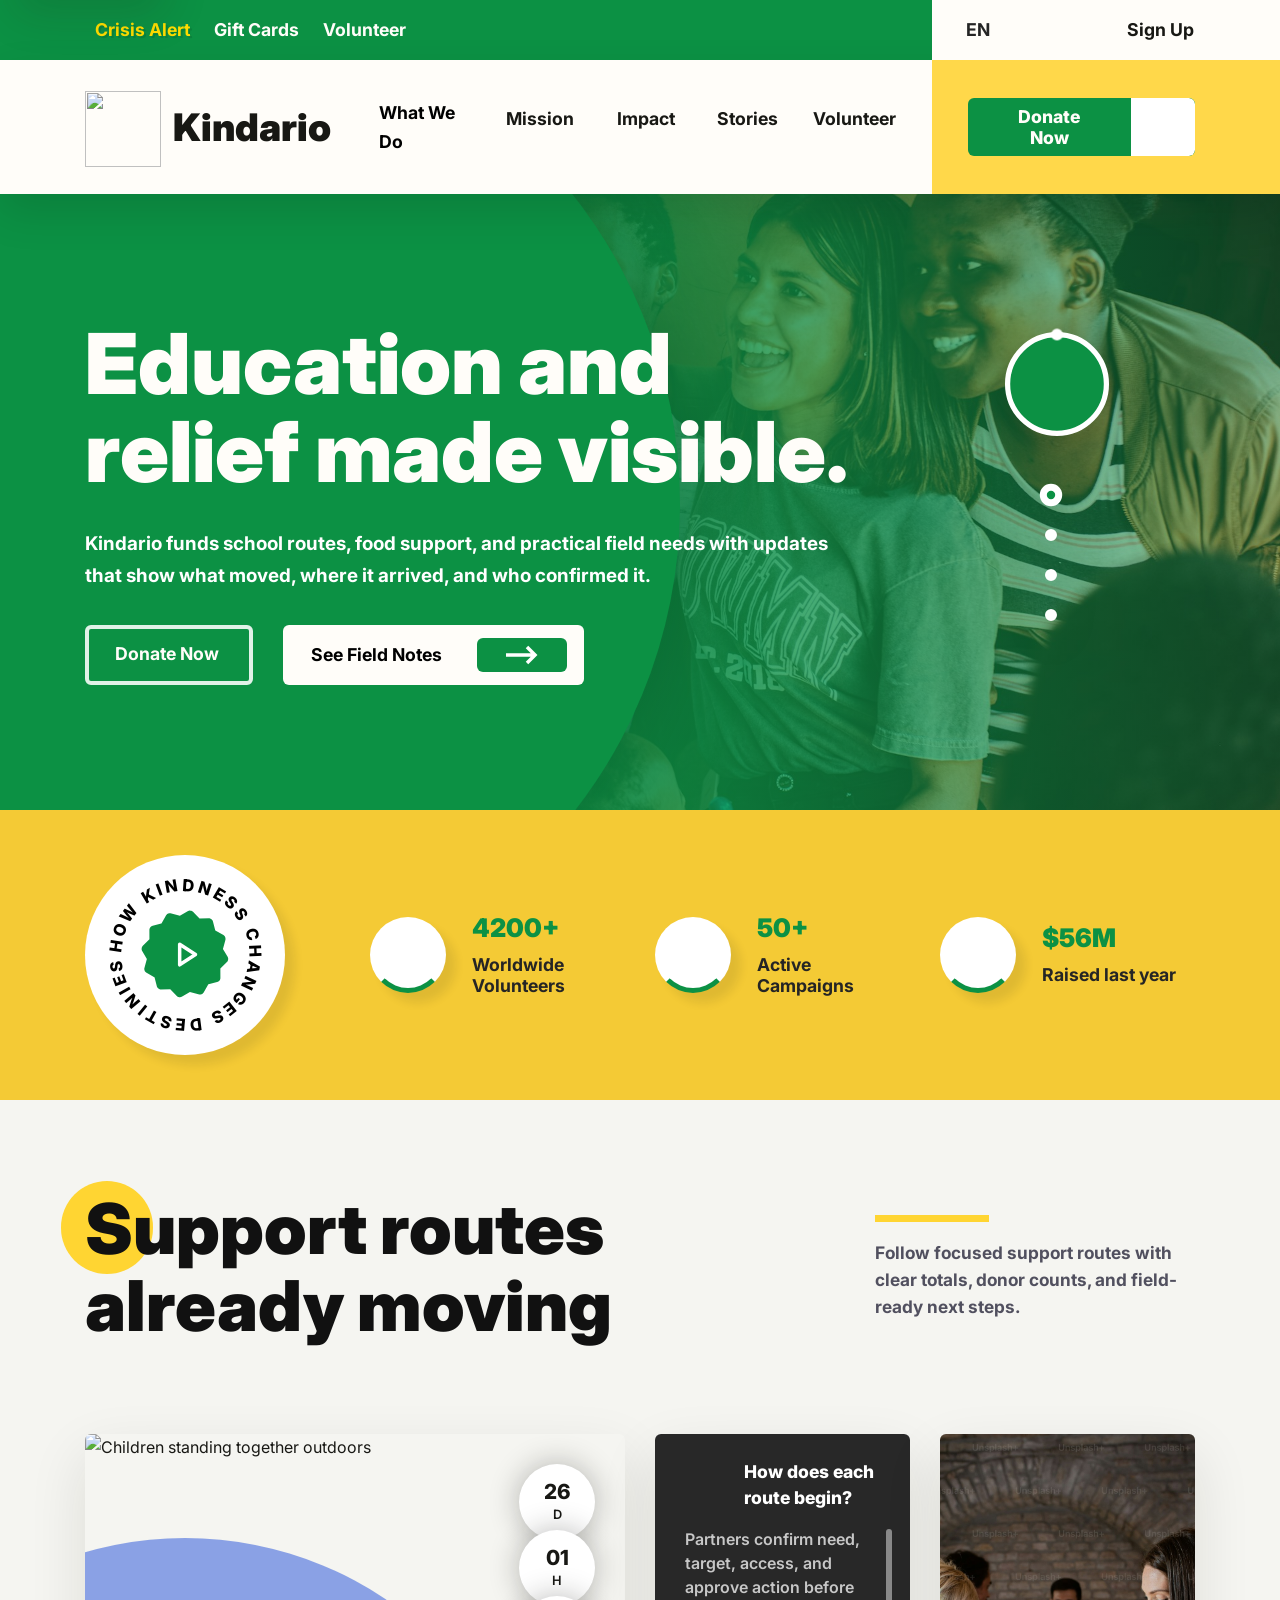
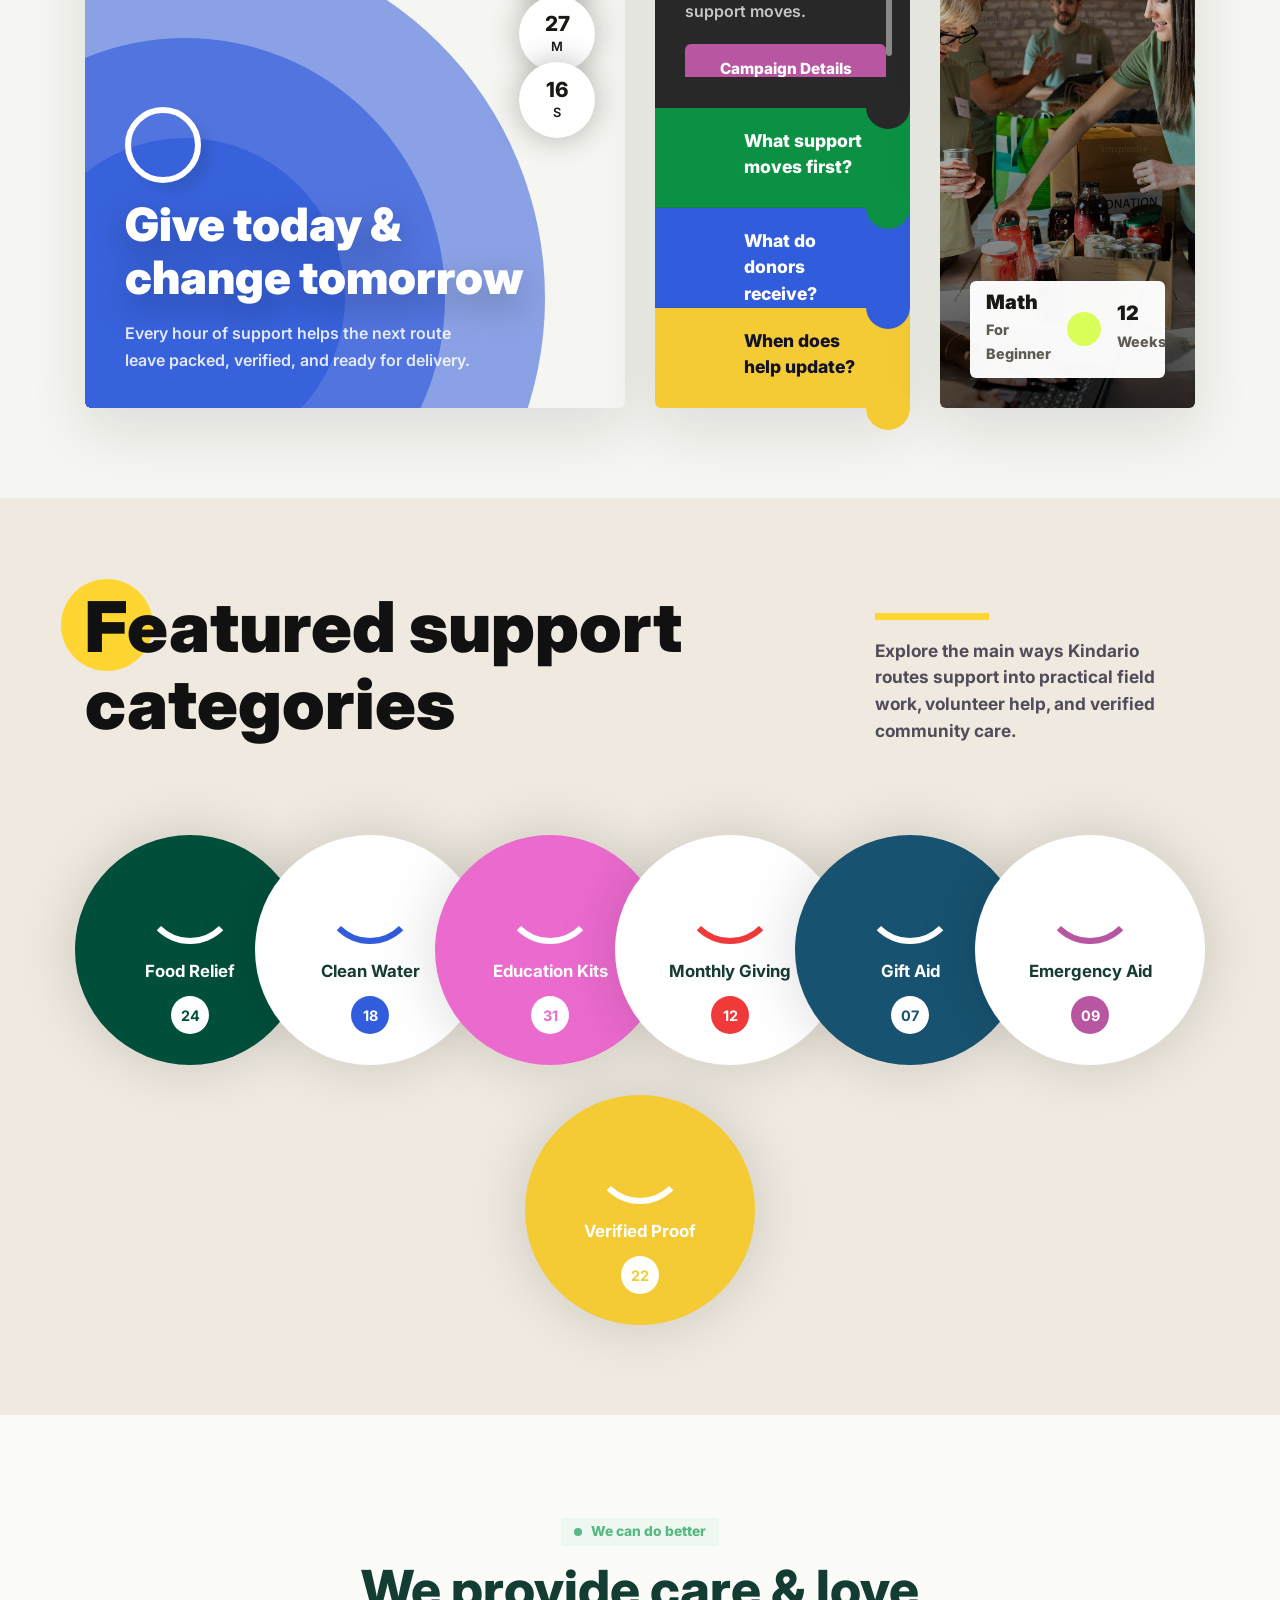
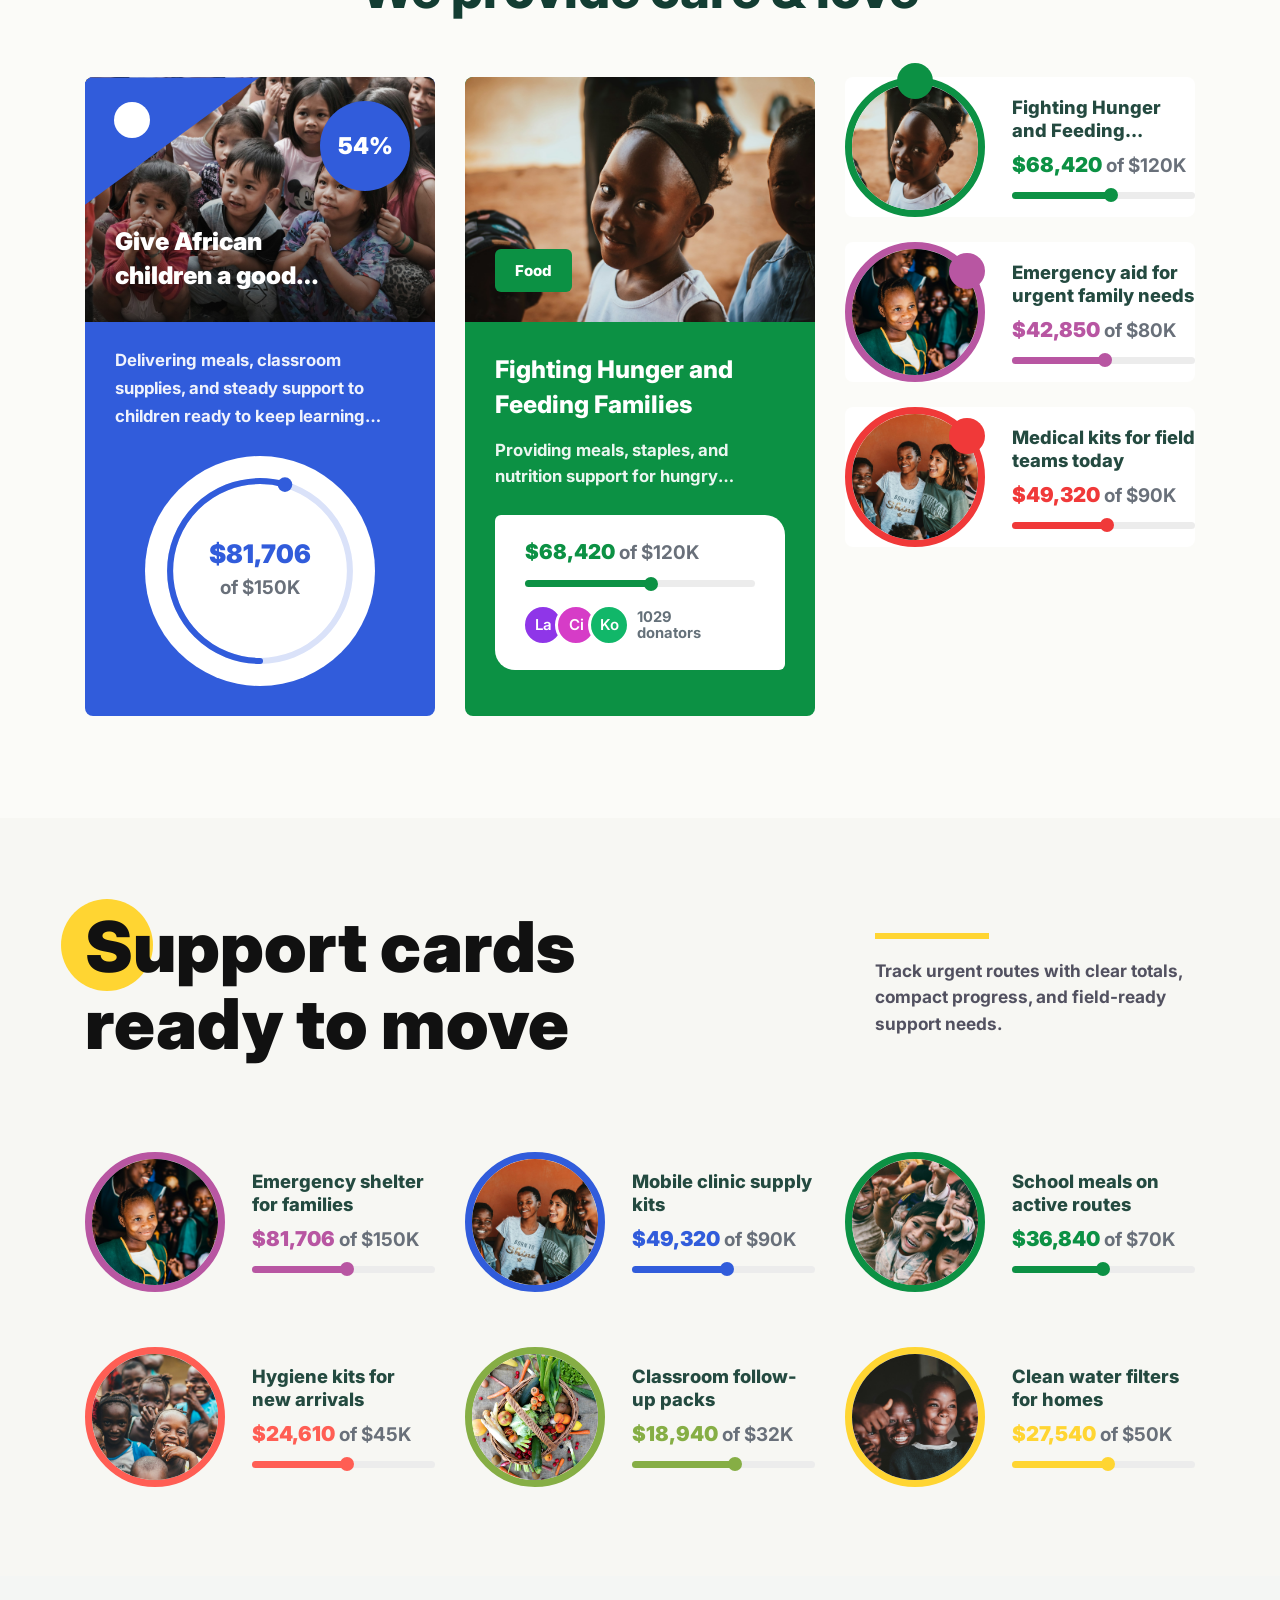
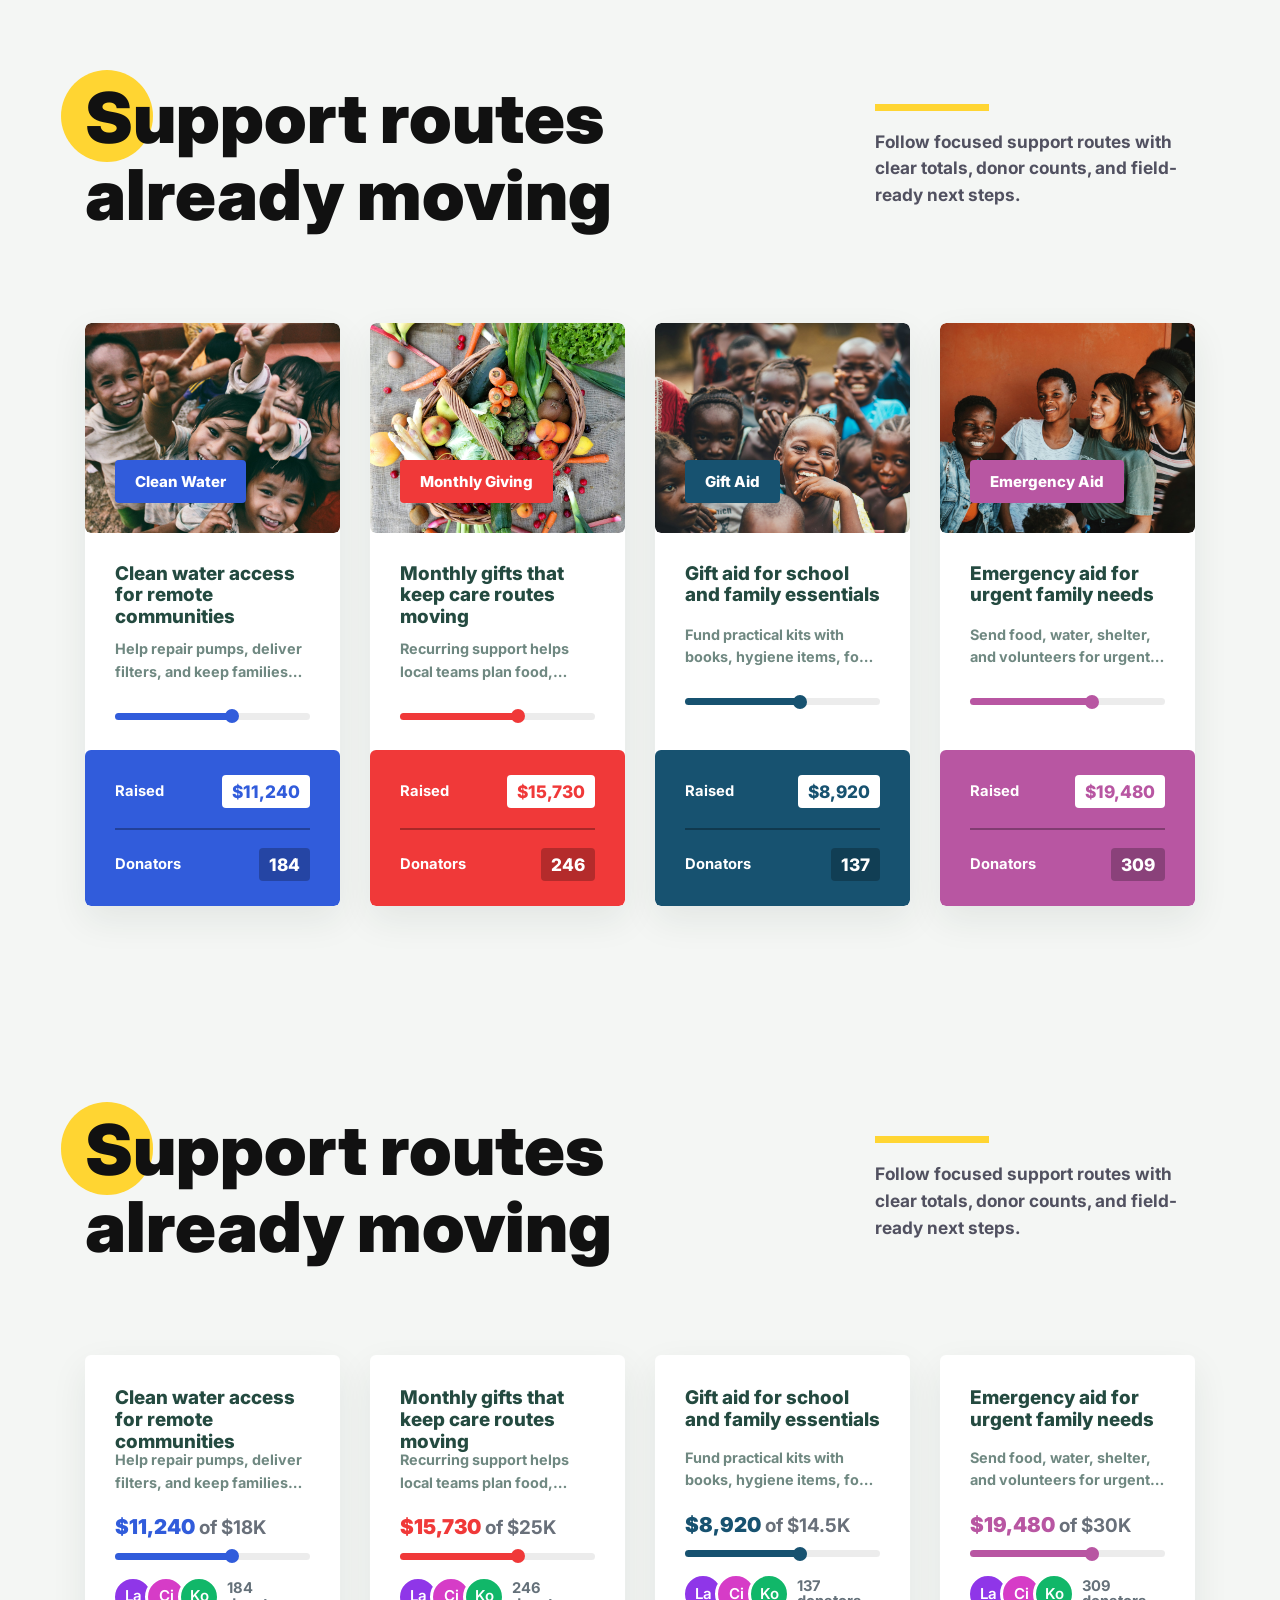
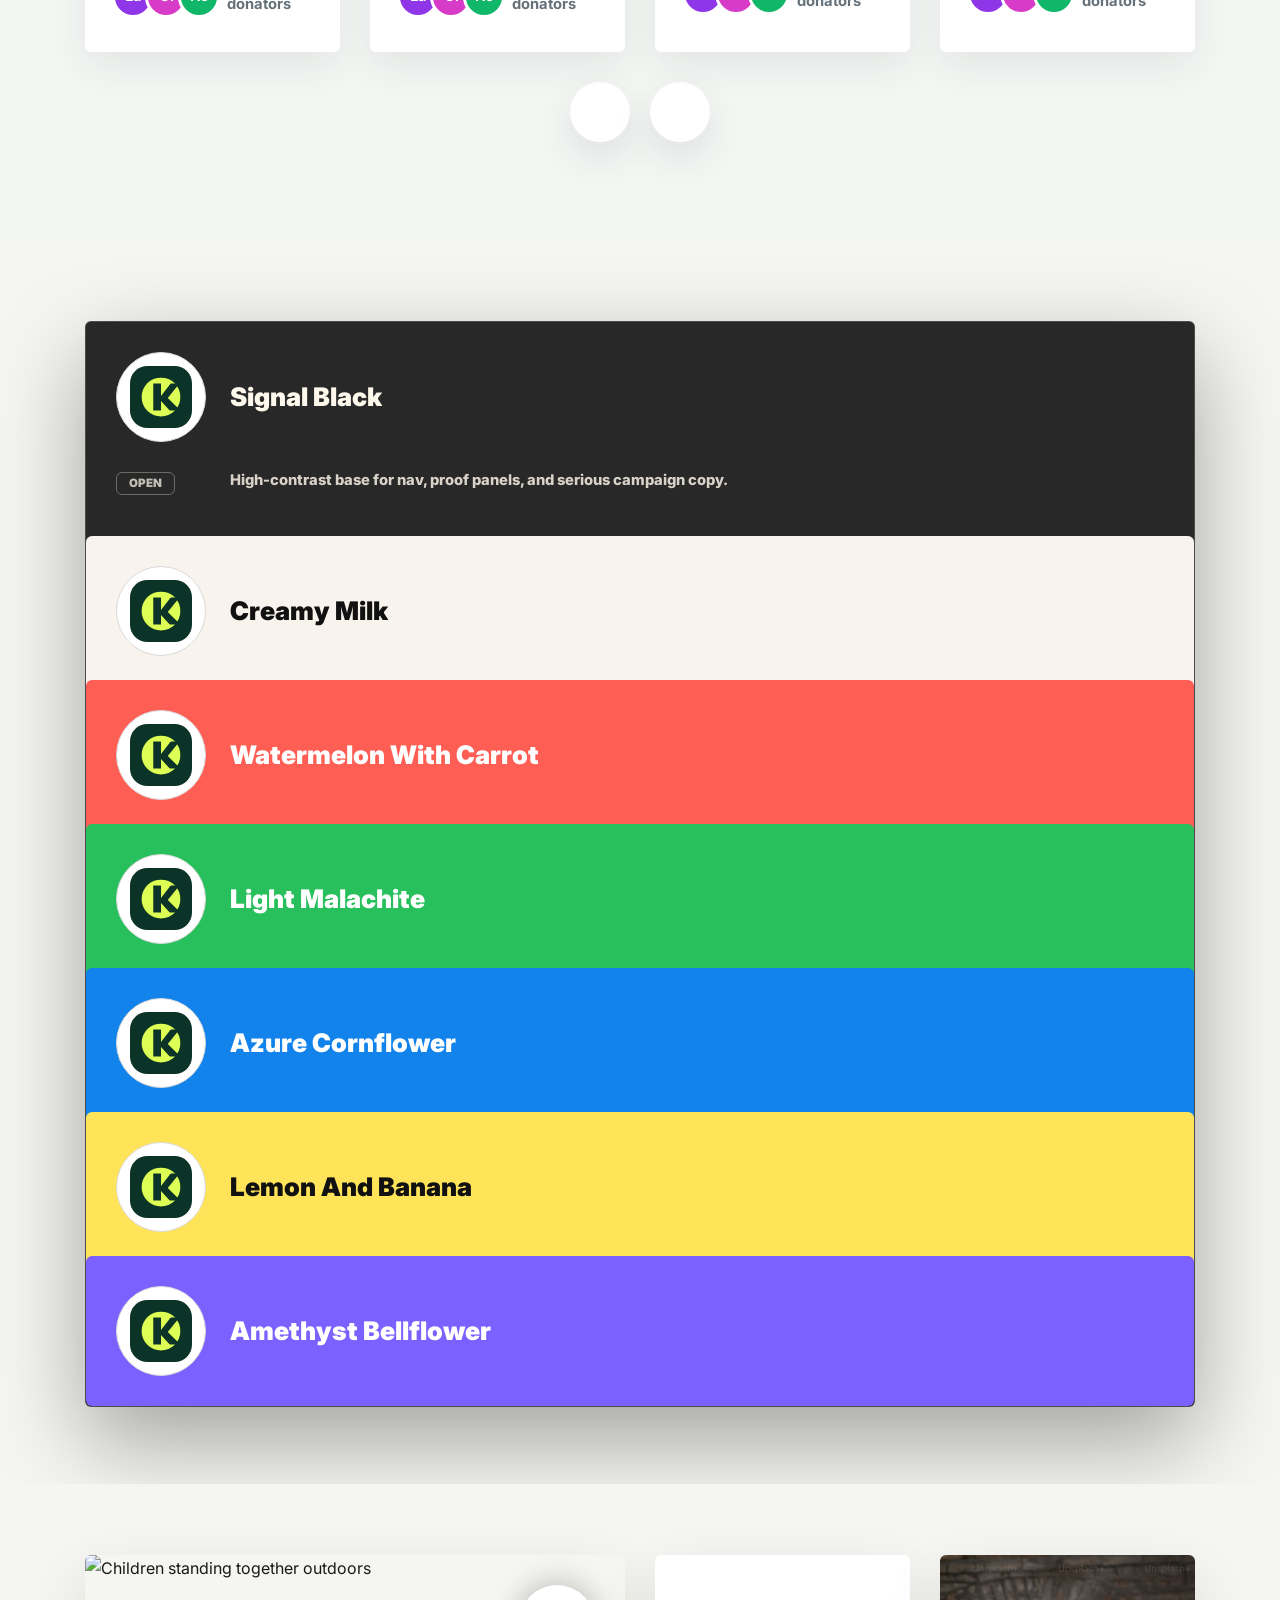
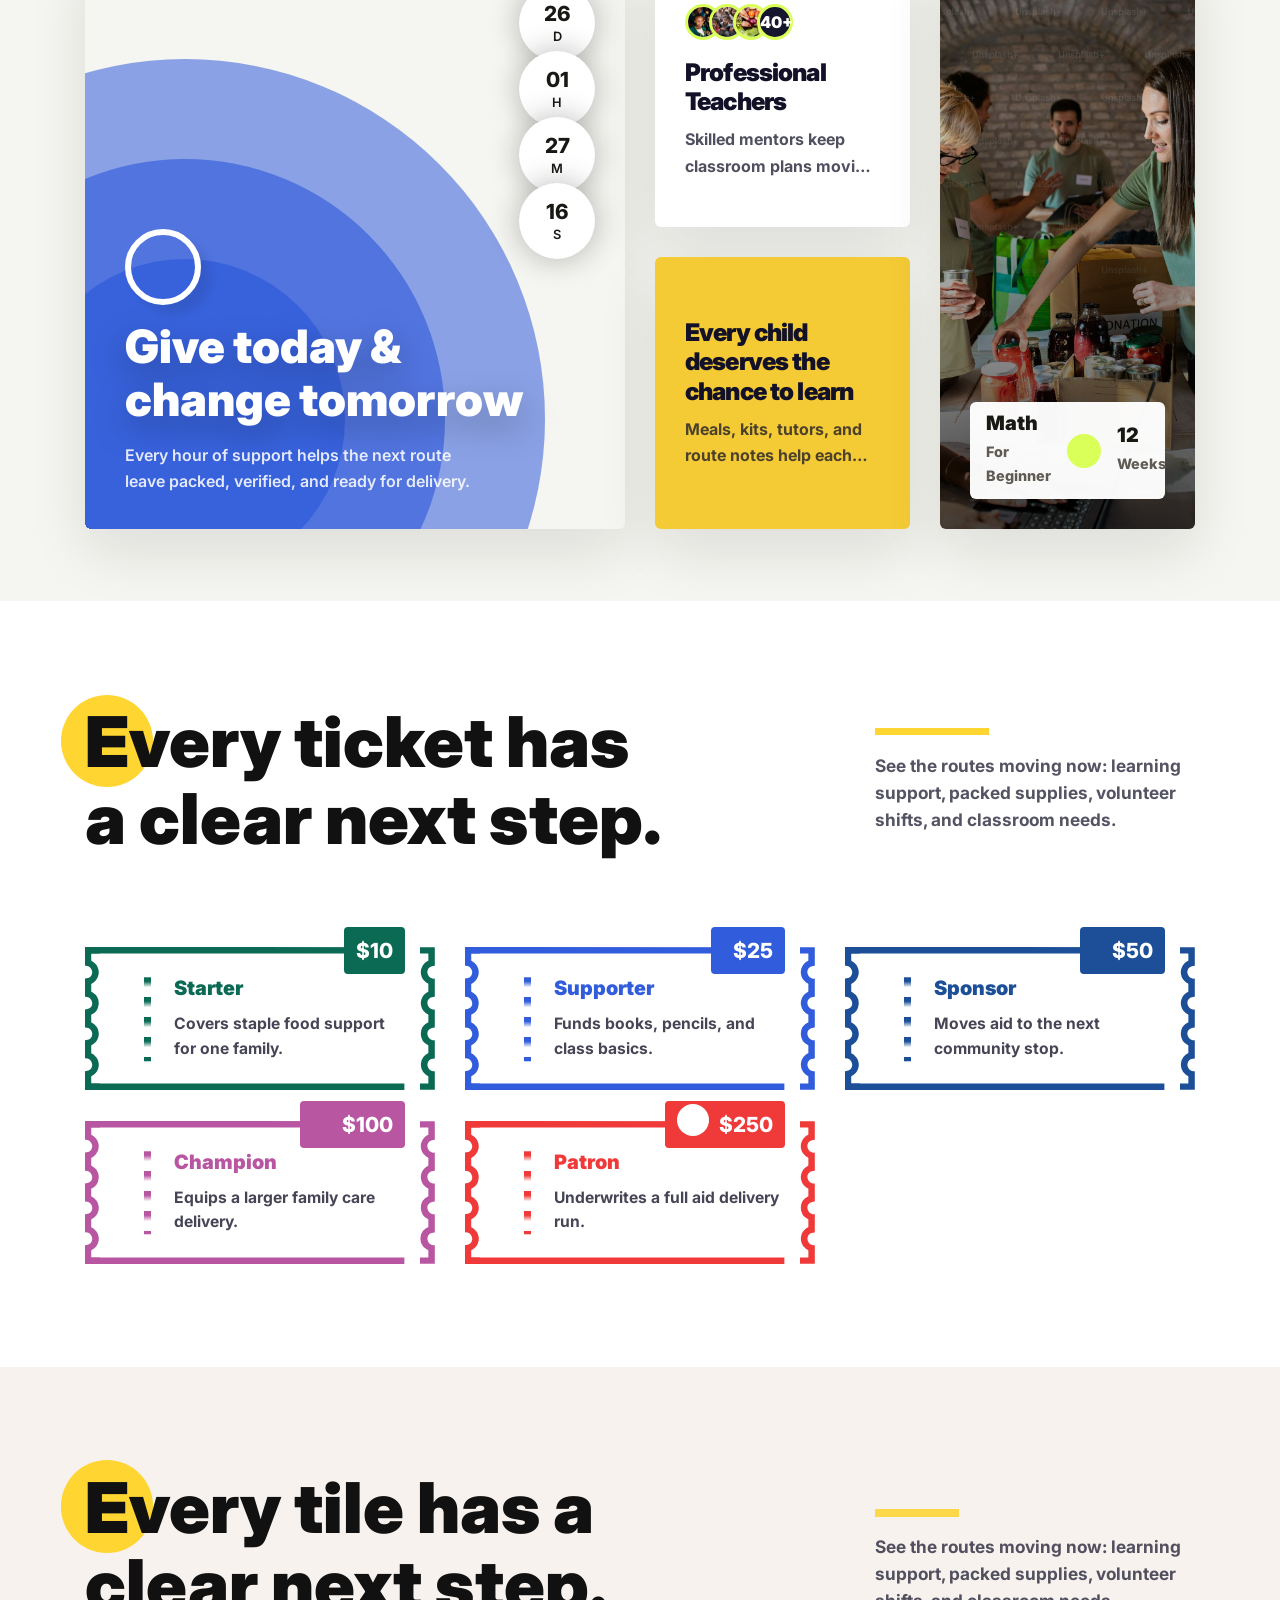
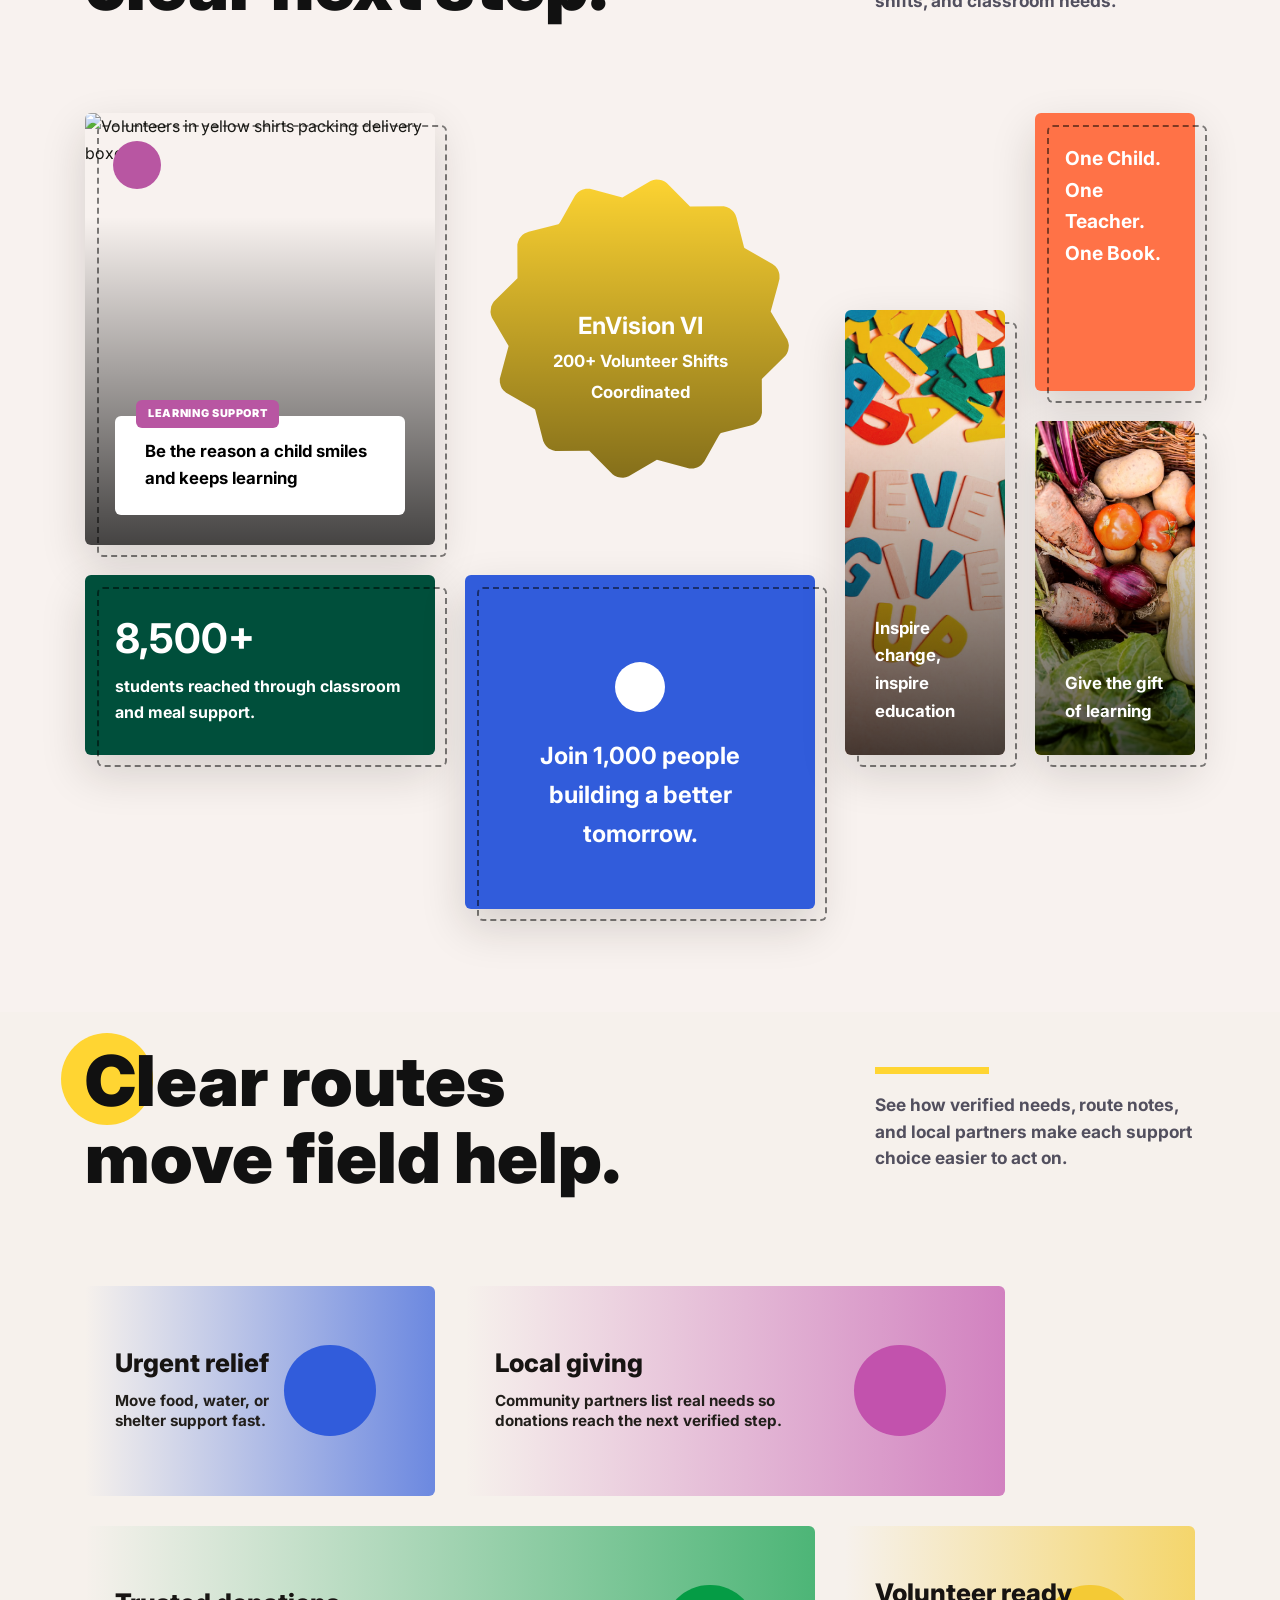
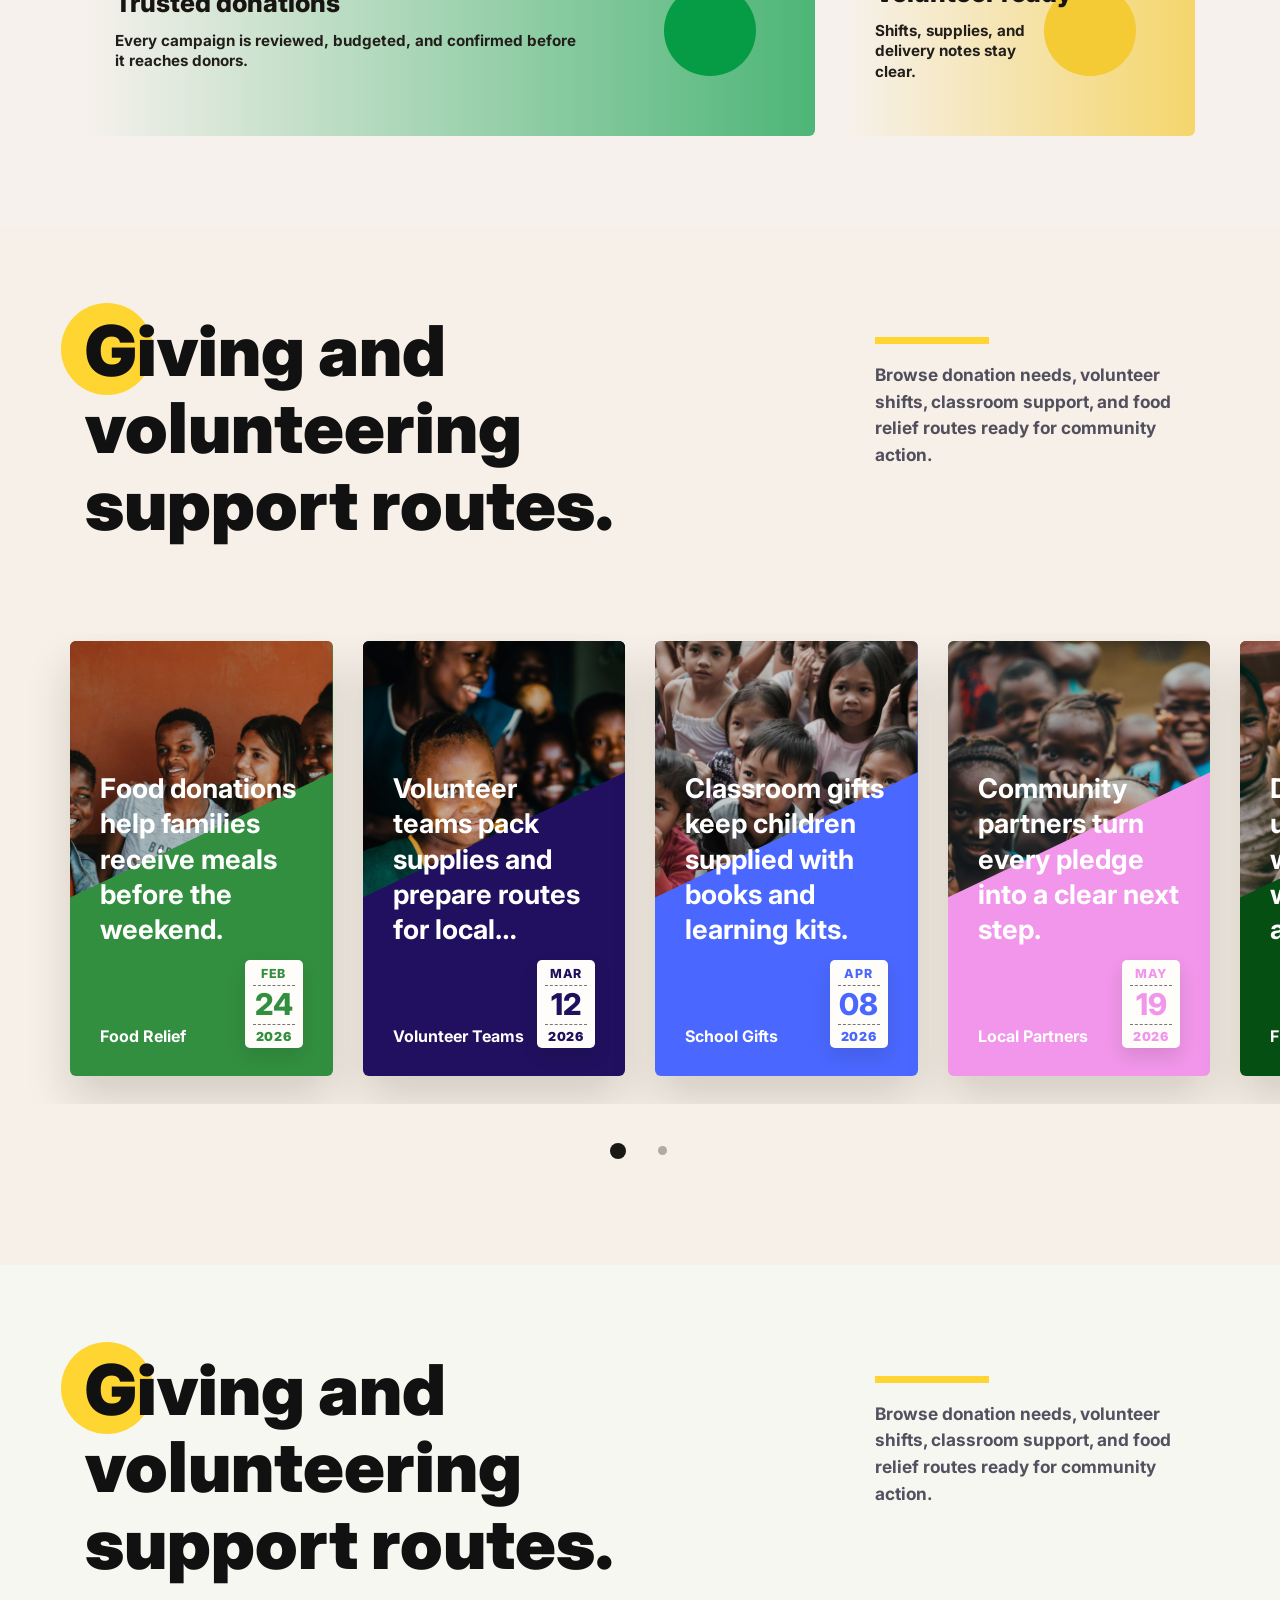
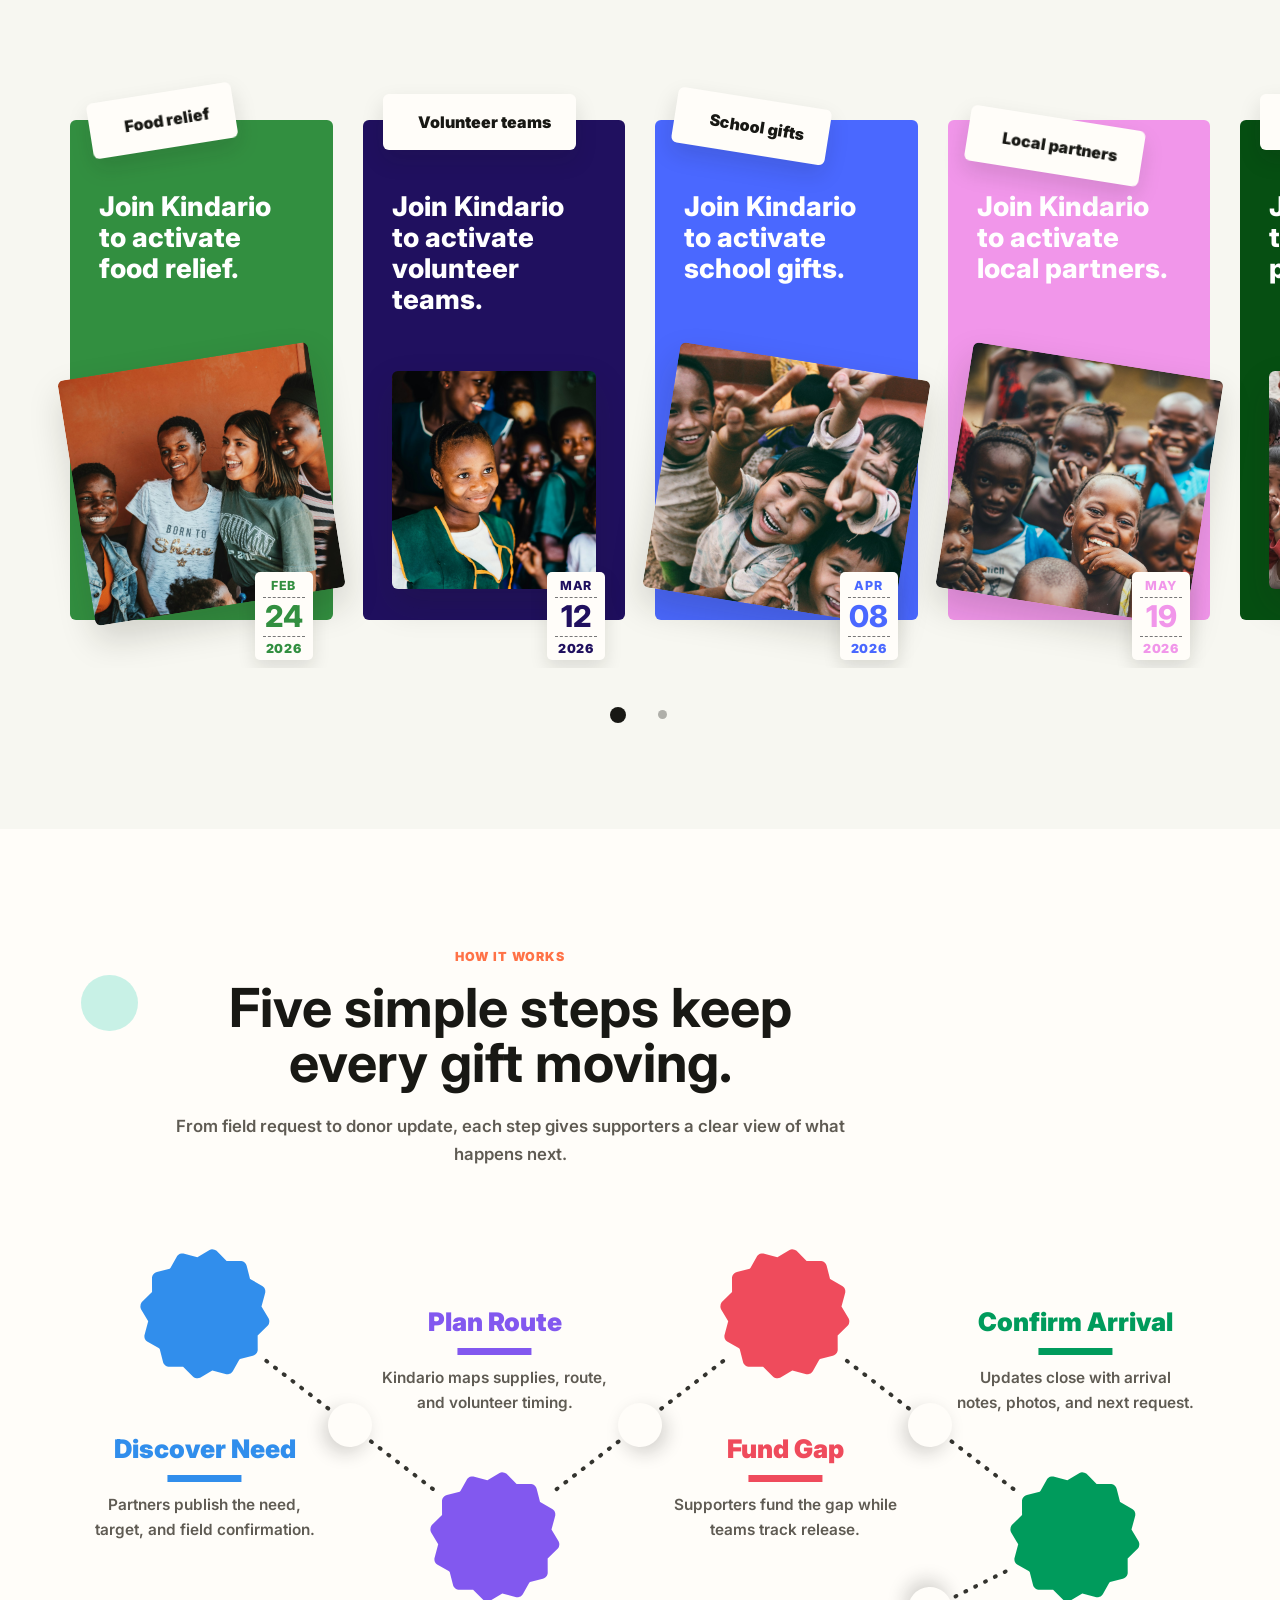
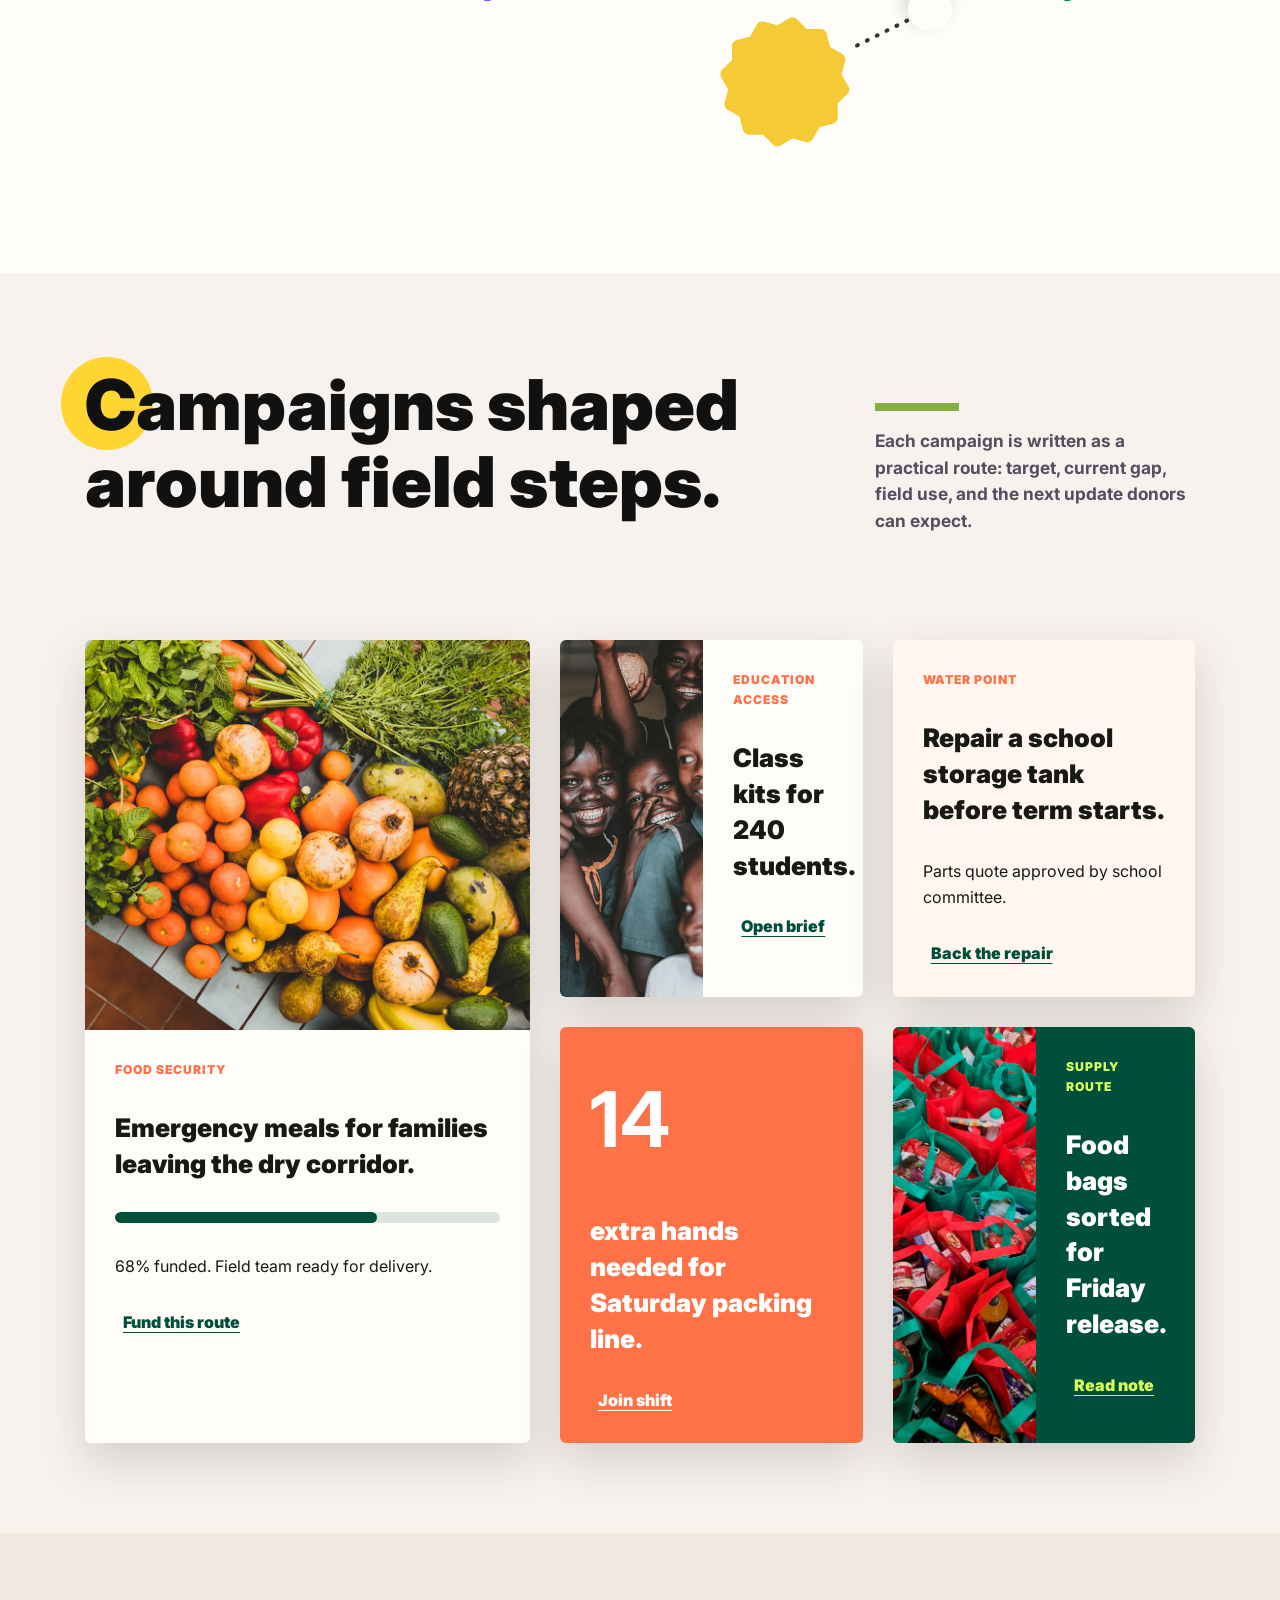
==== template/index.html @ 7d913538 "Polish quick search dropdown" ====
<!DOCTYPE html>
<html lang="en">
<head>
  <meta charset="UTF-8">
  <meta name="viewport" content="width=device-width, initial-scale=1.0">
  <title>Kindario | Field-Led Giving for Children and Communities</title>
  <meta name="description" content="Kindario connects donors, volunteers, and field teams through transparent campaigns for food, water, education, and community relief.">
  <meta property="og:title" content="Kindario | Field-Led Giving for Children and Communities">
  <meta property="og:description" content="A modern charity website template for field-led giving, volunteering, and transparent campaign updates.">
  <meta property="og:type" content="website">
  <meta property="og:image" content="assets/images/annie-spratt-1uWRsg8NM4g-unsplash.jpg">
  <link rel="icon" href="assets/images/favicon.svg" type="image/svg+xml">
  <link rel="preconnect" href="https://fonts.googleapis.com">
  <link rel="preconnect" href="https://fonts.gstatic.com" crossorigin>
  <link href="https://fonts.googleapis.com/css2?family=Inter:wght@400;500;600;700;800;900&display=swap" rel="stylesheet">
  <link href="https://cdn.jsdelivr.net/npm/bootstrap@5.3.3/dist/css/bootstrap.min.css" rel="stylesheet">
  <link rel="stylesheet" href="https://cdn.jsdelivr.net/npm/glightbox@3.3.1/dist/css/glightbox.min.css">
  <link rel="stylesheet" href="assets/vendor/fontawesome/css/all.min.css">
  <link rel="stylesheet" href="assets/vendor/simplebar/simplebar.min.css">
  <link rel="stylesheet" href="assets/css/style.css">
</head>
<body>
  <a class="skip-link" href="#main-content">Skip to content</a>


  <div class="quick-search-modal" data-search-modal hidden aria-hidden="true">
    <div class="quick-search-backdrop" data-search-close></div>
    <section class="quick-search-dialog" role="dialog" aria-modal="true" aria-labelledby="quick-search-title">
      <div class="quick-search-topbar">
        <button class="quick-search-close" type="button" aria-label="Close search" data-search-close><i class="fa-solid fa-xmark" aria-hidden="true"></i></button>
      </div>
      <div class="quick-search-shell">
        <form class="quick-search-form" role="search">
          <label id="quick-search-title" for="quickSearchInput">Search support routes and impact</label>
          <div class="quick-search-input-row">
            <input id="quickSearchInput" type="search" placeholder="Search food relief, volunteer routes, water, gift aid..." autocomplete="off" data-search-input>
            <button type="submit"><i class="fa-solid fa-magnifying-glass" aria-hidden="true"></i><span>Search</span></button>
          </div>
        </form>
        <div class="quick-search-panel" aria-label="Quick search shortcuts">
          <div class="quick-search-chip-carousel" aria-label="Quick search shortcuts">
            <button class="quick-search-chip-nav" type="button" aria-label="Previous shortcuts" data-search-chip-prev disabled><i class="fa-solid fa-chevron-left" aria-hidden="true"></i></button>
            <div class="quick-search-chip-track" data-search-chip-track tabindex="0">
              <a class="quick-search-chip ribbon-blue" href="#donate">Urgent food kits</a>
              <a class="quick-search-chip ribbon-pink" href="#gift-cards">Gift aid</a>
              <a class="quick-search-chip ribbon-green" href="#volunteer">Volunteer routes</a>
              <a class="quick-search-chip ribbon-orange" href="#proof">Impact reports</a>
              <button class="quick-search-chip" type="button">Poverty</button>
              <button class="quick-search-chip" type="button">Africa</button>
              <button class="quick-search-chip" type="button">Poor children</button>
              <button class="quick-search-chip" type="button">Crowdfunding</button>
              <button class="quick-search-chip" type="button">Donor trust</button>
              <button class="quick-search-chip" type="button">Humanitarian relief</button>
            </div>
            <button class="quick-search-chip-nav" type="button" aria-label="Next shortcuts" data-search-chip-next><i class="fa-solid fa-chevron-right" aria-hidden="true"></i></button>
          </div>
          <div class="quick-search-results" aria-label="Search results">
            <a class="quick-search-result" href="#causes">
              <img src="assets/images/annie-spratt-1uWRsg8NM4g-unsplash.jpg" alt="">
              <span><strong>Emergency aid for urgent family needs</strong><small>Campaign page</small></span>
              <i class="fa-solid fa-arrow-right" aria-hidden="true"></i>
            </a>
            <a class="quick-search-result" href="#proof">
              <img src="assets/images/michael-ali-y9dxpbveFmU-unsplash.jpg" alt="">
              <span><strong>Clean water access for remote communities</strong><small>Verified route</small></span>
              <i class="fa-solid fa-arrow-right" aria-hidden="true"></i>
            </a>
            <a class="quick-search-result" href="#volunteer">
              <img src="assets/images/delsie-bohol-IVfORR3ZqH4-unsplash.jpg" alt="">
              <span><strong>Volunteer routes and field teams</strong><small>Recruitment hub</small></span>
              <i class="fa-solid fa-arrow-right" aria-hidden="true"></i>
            </a>
            <a class="quick-search-result" href="#proof">
              <img src="assets/images/michael-ali-2_rFy9TFRRc-unsplash.jpg" alt="">
              <span><strong>Impact reports and arrival proof</strong><small>Reports archive</small></span>
              <i class="fa-solid fa-arrow-right" aria-hidden="true"></i>
            </a>
            <a class="quick-search-result" href="#medical-aid">
              <img src="assets/images/larm-rmah-AEaTUnvneik-unsplash.jpg" alt="">
              <span><strong>Medical kits for field teams today</strong><small>Active support route</small></span>
              <i class="fa-solid fa-arrow-right" aria-hidden="true"></i>
            </a>
          </div>
        </div>
      </div>
    </section>
  </div>

  <div class="page-frame">
    <header class="site-header" id="top">
      <section class="hero-section" aria-label="Kindario community support campaign">
        <div class="container">
          <div class="hero-shell" data-hero-slider-shell data-hero-slide="0">
            <div class="hero-utility-bar" aria-hidden="true"></div>
            <div class="hero-utility-links-wrap container">
              <div class="hero-utility-links" aria-label="Quick actions">
                <a class="hero-utility-link-alert" href="#crisis-alert"><i class="fa-solid fa-star-of-life" aria-hidden="true"></i><span>Crisis Alert</span></a>
                <a href="#gift-cards"><span>Gift Cards</span></a>
                <a href="#volunteer"><span>Volunteer</span></a>
              </div>
            </div>
            <nav class="hero-nav navbar navbar-expand-lg" aria-label="Primary navigation">
              <div class="hero-nav-shell">
                <div class="hero-nav-inner container">
                  <a class="navbar-brand brand-lockup" href="#top" aria-label="Kindario home">
                    <span class="brand-mark"><img src="https://cdn-icons-png.flaticon.com/512/11439/11439223.png" alt=""></span>
                    <span>Kindario</span>
                  </a>
                  <button class="navbar-toggler" type="button" data-bs-toggle="collapse" data-bs-target="#primaryNav" aria-controls="primaryNav" aria-expanded="false" aria-label="Toggle navigation">
                    <span class="navbar-toggler-icon"></span>
                  </button>
                  <div class="collapse navbar-collapse" id="primaryNav">
                    <ul class="navbar-nav ms-auto">
                      <li class="nav-item"><a class="nav-link active" href="#top">What We Do</a></li>
                      <li class="nav-item nav-dropdown">
                        <a class="nav-link" href="#causes">Mission <i class="fa-solid fa-chevron-down" aria-hidden="true"></i></a>
                        <div class="nav-flyout submenu-has-dots">
                          <div class="submenu-dots-wrap">
                            <a class="submenu-has-dot" href="#causes">Field needs<!-- <span class="submenu-copy">We explore solutions everyday</span> --></a>
                            <a class="submenu-has-dot" href="#volunteer">Volunteer routes</a>
                            <a class="submenu-has-dot" href="#donate">Donation support</a>
                          </div>
                        </div>
                      </li>
                      <li class="nav-item nav-mega">
                        <a class="nav-link" href="#proof">Impact <i class="fa-solid fa-chevron-down" aria-hidden="true"></i></a>
                        <div class="nav-mega-panel">
                          <div class="nav-mega-panel-inner container">
                            <div class="nav-mega-hero">
                              <div class="nav-mega-hero-copy">
                                <strong>Track every route from pledge to verified arrival.</strong>
                                <p>See every confirmed drop, route update, and arrival note.</p>
                                <div class="nav-mega-report-list">
                                  <a class="nav-mega-hero-foot" href="#proof" aria-label="Open 2026 ongoing impact report">
                                    <b><span>2026</span>Ongoing Impact</b>
                                  </a>
                                  <a class="nav-mega-hero-foot" href="#proof" aria-label="Open 2025 impact report">
                                    <b><span>2025</span>Impact Report</b>
                                  </a>
                                </div>
                              </div>
                              <a class="nav-mega-hero-media" href="#proof" aria-label="Open impact proof and verified arrivals">
                                <img src="https://images.pexels.com/photos/8923269/pexels-photo-8923269.jpeg?w=1920&dpr=1" alt="">
                                <div class="nav-mega-hero-trust">
                                  <div class="nav-mega-hero-trust-brand" aria-label="Trustpilot">
                                    <img class="nav-mega-hero-trust-star" src="assets/images/trustpilot-star.png" alt="">
                                    <span>Trustpilot</span>
                                  </div>
                                  <div class="nav-mega-hero-trust-stars">
                                    <span><i class="fa-solid fa-star"></i></span>
                                    <span><i class="fa-solid fa-star"></i></span>
                                    <span><i class="fa-solid fa-star"></i></span>
                                    <span><i class="fa-solid fa-star"></i></span>
                                    <span><i class="fa-solid fa-star"></i></span>
                                  </div>
                                  <span class="nav-mega-hero-trust-copy" style="
    font-size: 15px;
    font-weight: 600;
"><span>Score 4.9  </span></span>
                                </div>
                              </a>
                            </div>
                            <div class="nav-mega-column">
                              <div class="nav-mega-story-card">
                                <strong>Field notes from each completed drop.</strong>
                                <p>Teacher updates, arrival photos, and route follow-up.</p>
                                <div class="nav-mega-routes-links">
                                  <a class="nav-mega-route-action" href="#donate">
                                    <i class="fa-solid fa-bolt" aria-hidden="true"></i>
                                    <div class="nav-mega-route-copy">
                                      <strong>Urgent needs</strong>
                                      <span>Fast aid</span>
                                    </div>
                                  </a>
                                  <a class="nav-mega-route-action" href="#donate">
                                    <i class="fa-solid fa-chart-line" aria-hidden="true"></i>
                                    <div class="nav-mega-route-copy">
                                      <strong>Monthly giving</strong>
                                      <span>Steady support</span>
                                    </div>
                                  </a>
                                  <a class="nav-mega-route-action" href="#donate">
                                    <i class="fa-solid fa-location-dot" aria-hidden="true"></i>
                                    <div class="nav-mega-route-copy">
                                      <strong>Sponsor route</strong>
                                      <span>Fund one full run</span>
                                    </div>
                                  </a>
                                  <a class="nav-mega-route-action" href="#donate">
                                    <i class="fa-solid fa-layer-group" aria-hidden="true"></i>
                                    <div class="nav-mega-route-copy">
                                      <strong>Kit restock</strong>
                                      <span>Ready supplies</span>
                                    </div>
                                  </a>
                                  <a class="nav-mega-route-action" href="#donate">
                                    <i class="fa-solid fa-utensils" aria-hidden="true"></i>
                                    <div class="nav-mega-route-copy">
                                      <strong>Meal kits</strong>
                                      <span>Packed food</span>
                                    </div>
                                  </a>
                                  <a class="nav-mega-route-action" href="#volunteer">
                                    <i class="fa-solid fa-braille" aria-hidden="true"></i>
                                    <div class="nav-mega-route-copy">
                                      <strong>Access aid</strong>
                                      <span>Inclusive support</span>
                                    </div>
                                  </a>
                                </div>
                              </div>
                            </div>
                          </div>
                        </div>
                      </li>
                      <li class="nav-item"><a class="nav-link" href="#stories">Stories</a></li>
                      <li class="nav-item"><a class="nav-link" href="#volunteer">Volunteer</a></li>
                    </ul>
                    <div class="hero-nav-actions">
                      <div class="hero-top-panel" aria-label="Account and language">
                        <button class="hero-utility-search fa-solid fa-search" type="button" aria-label="Search" data-search-open></button>
                        <div class="language-switcher" data-current-language="en">
                          <button class="language-current" type="button" aria-label="Change language">
                            <span class="language-code">EN</span>
                          </button>
                        </div>
                        <div class="language-menu">
                          <a href="#" lang="en" data-language-label="English" data-language-code="EN"><span class="language-badge">EN</span></a>
                          <a href="#" lang="es" data-language-label="Spanish" data-language-code="ES"><span class="language-badge">ES</span></a>
                          <a href="#" lang="fr" data-language-label="French" data-language-code="FR"><span class="language-badge">FR</span></a>
                          <a href="#" lang="de" data-language-label="German" data-language-code="DE"><span class="language-badge">DE</span></a>
                          <a href="#" lang="pt" data-language-label="Portuguese" data-language-code="PT"><span class="language-badge">PT</span></a>
                        </div>
                        <a class="hero-login-link" href="#login">
                          <i class="fa-regular fa-user" aria-hidden="true"></i>
                          <span>Sign Up</span>
                        </a>
                      </div>
                      <div class="hero-nav-cta-wrap">
                        <a class="btn btn-pill hero-nav-cta" href="#donate">
                          <span>Donate Now</span>
                          <span class="hero-nav-cta-icon" aria-hidden="true"><i class="fa-solid fa-heart"></i></span>
                        </a>
                      </div>
                    </div>
                  </div>
                </div>
              </div>
            </nav>

            <div class="hero-body container" data-hero-slider>
              <div class="hero-slide is-active" data-hero-slide="0">
                <div class="hero-content">
                  <h1 class="hero-title">Education and relief made visible.</h1>
                  <span class="hero-title-rule" aria-hidden="true"></span>
                  <p class="hero-lead">Kindario funds school routes, food support, and practical field needs with updates that show what moved, where it arrived, and who confirmed it.</p>
                  <div class="hero-actions">
                    <a class="btn btn-pill btn-hero-primary" href="#donate">Donate Now</a>
                    <a class="btn btn-pill btn-hero-outline" href="#stories"><span class="btn-hero-outline-icon" aria-hidden="true"><svg class="hero-arrow-icon" viewBox="0 0 35 20" focusable="false"><path d="M2 10H31M23 2L31 10L23 18"></path></svg></span><span>See Field Notes</span></a>
                  </div>
                </div>
              </div>
              <div class="hero-slide" data-hero-slide="1">
                <div class="hero-content">
                  <h1 class="hero-title">Meals and supplies delivered with proof.</h1>
                  <span class="hero-title-rule" aria-hidden="true"></span>
                  <p class="hero-lead">Move support into food parcels, classroom kits, and volunteer routes with updates families, teachers, and donors can trust.</p>
                  <div class="hero-actions">
                    <a class="btn btn-pill btn-hero-primary" href="#donate">Start Giving</a>
                    <a class="btn btn-pill btn-hero-outline" href="#volunteer"><span class="btn-hero-outline-icon" aria-hidden="true"><svg class="hero-arrow-icon" viewBox="0 0 35 20" focusable="false"><path d="M2 10H31M23 2L31 10L23 18"></path></svg></span><span>Join Volunteers</span></a>
                  </div>
                </div>
              </div>
              <div class="hero-slide" data-hero-slide="2">
                <div class="hero-content">
                  <h1 class="hero-title">Classrooms ready before the first bell.</h1>
                  <span class="hero-title-rule" aria-hidden="true"></span>
                  <p class="hero-lead">Help teachers open stronger days with books, learning kits, and practical support packed for the next confirmed school route.</p>
                  <div class="hero-actions">
                    <a class="btn btn-pill btn-hero-primary" href="#causes">Fund Supplies</a>
                    <a class="btn btn-pill btn-hero-outline" href="#proof"><span class="btn-hero-outline-icon" aria-hidden="true"><svg class="hero-arrow-icon" viewBox="0 0 35 20" focusable="false"><path d="M2 10H31M23 2L31 10L23 18"></path></svg></span><span>View Impact</span></a>
                  </div>
                </div>
              </div>
              <div class="hero-slide" data-hero-slide="3">
                <div class="hero-content">
                  <h1 class="hero-title">Volunteer teams move faster together.</h1>
                  <span class="hero-title-rule" aria-hidden="true"></span>
                  <p class="hero-lead">Join packing shifts, delivery prep, and local outreach that turns donor intent into completed support families can see.</p>
                  <div class="hero-actions">
                    <a class="btn btn-pill btn-hero-primary" href="#volunteer">Volunteer Now</a>
                    <a class="btn btn-pill btn-hero-outline" href="#stories"><span class="btn-hero-outline-icon" aria-hidden="true"><svg class="hero-arrow-icon" viewBox="0 0 35 20" focusable="false"><path d="M2 10H31M23 2L31 10L23 18"></path></svg></span><span>Read Stories</span></a>
                  </div>
                </div>
              </div>
              <div class="hero-slider-dots" aria-label="Hero slides">
                <div class="hero-slider-arrows">
                  <div class="hero-slider-timer" data-hero-timer aria-hidden="true">
                    <svg class="hero-slider-timer-ring" viewBox="0 0 144 144" aria-hidden="true">
                      <circle class="hero-slider-timer-ring-circle" cx="72" cy="72" r="61.33"></circle>
                      <circle class="hero-slider-timer-ring-thumb" cx="72" cy="10.67" r="7.3"></circle>
                    </svg>
                    <img class="hero-slider-timer-icon" data-hero-timer-icon src="https://cdn-icons-png.flaticon.com/512/3162/3162269.png" alt="">
                  </div>
                  <button class="hero-slider-nav" type="button" data-hero-prev aria-label="Previous slide"><i class="fa-solid fa-chevron-left" aria-hidden="true"></i></button>
                  <button class="hero-slider-nav" type="button" data-hero-next aria-label="Next slide"><i class="fa-solid fa-chevron-right" aria-hidden="true"></i></button>
                </div>
                <div class="hero-slider-items">
                  <button class="is-active" type="button" data-hero-dot="0" aria-label="Show slide 1" aria-current="true"><span class="hero-slider-dot-label">Field Relief</span><span class="hero-slider-dot-marker" aria-hidden="true"></span></button>
                  <button type="button" data-hero-dot="1" aria-label="Show slide 2" aria-current="false"><span class="hero-slider-dot-label">Meal Kits</span><span class="hero-slider-dot-marker" aria-hidden="true"></span></button>
                  <button type="button" data-hero-dot="2" aria-label="Show slide 3" aria-current="false"><span class="hero-slider-dot-label">Classroom Aid</span><span class="hero-slider-dot-marker" aria-hidden="true"></span></button>
                  <button type="button" data-hero-dot="3" aria-label="Show slide 4" aria-current="false"><span class="hero-slider-dot-label">Volunteer Teams</span><span class="hero-slider-dot-marker" aria-hidden="true"></span></button>
                </div>
              </div>
            </div>
          </div>
        </div>
      </section>
    </header>

    <section class="hero-impact-strip" aria-label="Kindario impact summary">
      <div class="container">
        <div class="hero-impact-grid">
          <article class="hero-impact-item hero-impact-video">
            <a class="rotating-play kindario-video-lightbox" href="https://www.youtube.com/watch?v=N7izqmrBSDg" data-gallery="kindario-video-gallery" data-type="video" data-title="How Kindness Changes Destinies" data-description="A short overview for the Kindario support journey." aria-label="Open Kindario video gallery">
              <svg class="rotating-play-text" viewBox="0 0 200 200" aria-hidden="true" focusable="false">
                <defs>
                  <path id="rotating-play-circle" d="M100 100 m -64 0 a 64 64 0 1 1 128 0 a 64 64 0 1 1 -128 0"></path>
                </defs>
                <text>
                  <textPath href="#rotating-play-circle" startOffset="50%" text-anchor="middle">How kindness Changes Destinies</textPath>
                </text>
              </svg>
              <div class="rotating-play-core" aria-hidden="true">
                <div class="rotating-play-badge"></div>
                <svg class="rotating-play-outline" viewBox="0 0 24 24" focusable="false">
                  <path d="M8 5.5 18 12 8 18.5Z"></path>
                </svg>
              </div>
            </a>
            <div class="video-gallery-links" aria-hidden="true">
              <a class="kindario-video-lightbox" href="https://www.youtube.com/watch?v=uG6RxcDNSBE" data-gallery="kindario-video-gallery" data-type="video" data-title="Field Routes and Verified Support" data-description="See how practical relief can move from donor intent to confirmed local action."></a>
            </div>
          </article>
          <article class="hero-impact-item">
            <i class="fa-solid fa-dollar-sign" aria-hidden="true"></i>
            <div>
              <strong>4200+</strong>
              <span>Worldwide Volunteers</span>
            </div>
          </article>
          <article class="hero-impact-item">
            <i class="fa-regular fa-calendar" aria-hidden="true"></i>
            <div>
              <strong>50+</strong>
              <span>Active Campaigns</span>
            </div>
          </article>
          <article class="hero-impact-item">
            <i class="fa-regular fa-gem" aria-hidden="true"></i>
            <div>
              <strong>$56M</strong>
              <span>Raised last year</span>
            </div>
          </article>
        </div>
      </div>
    </section>

    <main id="main-content">

      <section class="course-feature-section course-routes-section" aria-labelledby="support-routes-title">
        <div class="container">
          <div class="course-routes-head split-section-head">
            <div class="split-section-title-wrap">
              <p class="section-label">Live support routes</p>
              <h2 id="support-routes-title">Support routes already moving</h2>
            </div>
            <p class="section-copy split-section-note">Follow focused support routes with clear totals, donor counts, and field-ready next steps.</p>
          </div>
          <div class="row course-feature-grid">
            <div class="col-12 col-xl-6 d-flex">
              <article class="course-feature-card course-feature-photo course-feature-wide h-100">
                <img src="https://images.pexels.com/photos/9968379/pexels-photo-9968379.jpeg?w=1920&dpr=1" alt="Children standing together outdoors">
                <span class="impact-pulse course-feature-impact-pulse" aria-hidden="true">
                  <span></span>
                  <span></span>
                  <span></span>
                  <span></span>
                </span>
                <div class="course-feature-waves" aria-hidden="true">
                  <span class="course-feature-wave course-feature-wave--outer"></span>
                  <span class="course-feature-wave course-feature-wave--inner"></span>
                  <span class="course-feature-wave course-feature-wave--third"></span>
                </div>
                <div class="course-feature-countdown" data-countdown-target="2026-12-31T23:59:59" aria-label="Campaign countdown">
                  <div class="course-feature-countdown-item">
                    <strong data-countdown-value="days">190</strong>
                    <span>D</span>
                  </div>
                  <div class="course-feature-countdown-item">
                    <strong data-countdown-value="hours">23</strong>
                    <span>H</span>
                  </div>
                  <div class="course-feature-countdown-item">
                    <strong data-countdown-value="minutes">59</strong>
                    <span>M</span>
                  </div>
                  <div class="course-feature-countdown-item">
                    <strong data-countdown-value="seconds">59</strong>
                    <span>S</span>
                  </div>
                </div>
                <div class="course-feature-note">
                  <span class="course-feature-icon" aria-hidden="true"><i class="fa-solid fa-bolt"></i></span>
                  <strong>Give today &amp;<br>change tomorrow</strong>
                  <span>Every hour of support helps the next route leave packed, verified, and ready for delivery.</span>
                </div>
              </article>
            </div>

            <div class="col-12 col-md-6 col-xl-3 d-flex">
              <div class="course-feature-accordion" aria-label="Learning support questions">
                <details class="course-feature-accordion-item course-feature-accordion-dark" open>
                  <summary>
                    <span class="course-feature-accordion-icon" aria-hidden="true"><i class="fa-solid fa-fire"></i></span>
                    <span>How does each route begin?</span>
                    <span class="course-feature-accordion-arrow" aria-hidden="true"><i class="fa-solid fa-chevron-down"></i></span>
                  </summary>
                  <div class="course-feature-accordion-panel" data-simplebar data-simplebar-auto-hide="false">
                    <p>Partners confirm need, target, access, and approve action before support moves.</p>
                    <a class="course-feature-accordion-cta" href="#campaigns">Campaign Details</a>
                  </div>
                </details>
                <details class="course-feature-accordion-item course-feature-accordion-paper">
                  <summary>
                    <span class="course-feature-accordion-icon" aria-hidden="true"><i class="fa-solid fa-cube"></i></span>
                    <span>What support moves first?</span>
                    <span class="course-feature-accordion-arrow" aria-hidden="true"><i class="fa-solid fa-chevron-down"></i></span>
                  </summary>
                  <div class="course-feature-accordion-panel" data-simplebar data-simplebar-auto-hide="false">
                    <p>Meals, kits, books, and supplies move when notes show need, stock, and handoff.</p>
                    <a class="course-feature-accordion-cta" href="#donation-campaigns">Supply Routes</a>
                  </div>
                </details>
                <details class="course-feature-accordion-item course-feature-accordion-purple">
                  <summary>
                    <span class="course-feature-accordion-icon" aria-hidden="true"><i class="fa-solid fa-arrow-trend-up"></i></span>
                    <span>What do donors receive?</span>
                    <span class="course-feature-accordion-arrow" aria-hidden="true"><i class="fa-solid fa-chevron-down"></i></span>
                  </summary>
                  <div class="course-feature-accordion-panel" data-simplebar data-simplebar-auto-hide="false">
                    <p>Supporters receive updates tied to the funded step, with timing, status, and milestone.</p>
                    <a class="course-feature-accordion-cta" href="#impact">Donor Updates</a>
                  </div>
                </details>
                <details class="course-feature-accordion-item course-feature-accordion-yellow">
                  <summary>
                    <span class="course-feature-accordion-icon" aria-hidden="true"><i class="fa-solid fa-star-of-life"></i></span>
                    <span>When does help update?</span>
                    <span class="course-feature-accordion-arrow" aria-hidden="true"><i class="fa-solid fa-chevron-down"></i></span>
                  </summary>
                  <div class="course-feature-accordion-panel" data-simplebar data-simplebar-auto-hide="false">
                    <p>Route notes refresh when teams confirm packing, dispatch, and close support.</p>
                    <a class="course-feature-accordion-cta" href="#about">Route Timeline</a>
                  </div>
                </details>
              </div>
            </div>
            <div class="col-12 col-md-6 col-xl-3 d-flex">
              <article class="course-feature-card course-feature-photo course-feature-tall h-100">
                <img src="assets/images/premium_photo-1661775322183-bf9d38cff431.jpg" alt="Child focused on a beginner math lesson">
                <div class="course-feature-pill">
                  <div>
                    <strong>Math</strong>
                    <span>For Beginner</span>
                  </div>
                  <a href="#donate" aria-label="Support beginner math route"><i class="fa-solid fa-arrow-right" aria-hidden="true"></i></a>
                  <div>
                    <strong>12</strong>
                    <span>Weeks</span>
                  </div>
                </div>
              </article>
            </div>
          </div>
        </div>
      </section>

      <section class="section-block featured-category-section" id="featured-categories">
        <div class="container">
          <div class="featured-category-head split-section-head">
            <div class="split-section-title-wrap">
              <p class="section-label">Category</p>
              <h2>Featured support categories</h2>
            </div>
            <p class="section-copy split-section-note">Explore the main ways Kindario routes support into practical field work, volunteer help, and verified community care.</p>
          </div>
          <div class="featured-category-grid" aria-label="Featured support categories">
            <div class="col">
              <a class="featured-category-card text-decoration-none" href="#causes">
                <div class="card-body">
                  <span class="featured-category-icon"><i class="fa-solid fa-utensils" aria-hidden="true"></i></span>
                  <strong class="card-title">Food Relief</strong>
                  <span class="card-text">24</span>
                </div>
              </a>
            </div>
            <div class="col">
              <a class="featured-category-card text-decoration-none" href="#proof">
                <div class="card-body">
                  <span class="featured-category-icon"><i class="fa-solid fa-droplet" aria-hidden="true"></i></span>
                  <strong class="card-title">Clean Water</strong>
                  <span class="card-text">18</span>
                </div>
              </a>
            </div>
            <div class="col">
              <a class="featured-category-card text-decoration-none" href="#stories">
                <div class="card-body">
                  <span class="featured-category-icon"><i class="fa-solid fa-graduation-cap" aria-hidden="true"></i></span>
                  <strong class="card-title">Education Kits</strong>
                  <span class="card-text">31</span>
                </div>
              </a>
            </div>
            <div class="col">
              <a class="featured-category-card text-decoration-none" href="#donate">
                <div class="card-body">
                  <span class="featured-category-icon"><i class="fa-solid fa-heart-circle-bolt" aria-hidden="true"></i></span>
                  <strong class="card-title">Monthly Giving</strong>
                  <span class="card-text">12</span>
                </div>
              </a>
            </div>
            <div class="col">
              <a class="featured-category-card text-decoration-none" href="#gift-cards">
                <div class="card-body">
                  <span class="featured-category-icon"><i class="fa-solid fa-gift" aria-hidden="true"></i></span>
                  <strong class="card-title">Gift Aid</strong>
                  <span class="card-text">07</span>
                </div>
              </a>
            </div>
            <div class="col">
              <a class="featured-category-card text-decoration-none" href="#crisis-alert">
                <div class="card-body">
                  <span class="featured-category-icon"><i class="fa-solid fa-truck-medical" aria-hidden="true"></i></span>
                  <strong class="card-title">Emergency Aid</strong>
                  <span class="card-text">09</span>
                </div>
              </a>
            </div>
            <div class="col">
              <a class="featured-category-card text-decoration-none" href="#proof">
                <div class="card-body">
                  <span class="featured-category-icon"><i class="fa-solid fa-file-shield" aria-hidden="true"></i></span>
                  <strong class="card-title">Verified Proof</strong>
                  <span class="card-text">22</span>
                </div>
              </a>
            </div>
          </div>
        </div>
      </section>

      <section class="donation-campaigns-section" id="donation-campaigns" aria-labelledby="donation-campaigns-title">
        <div class="container">
          <div class="donation-campaigns-head text-center">
            <p class="donation-campaigns-kicker"><span aria-hidden="true"></span> We can do better</p>
            <h2 id="donation-campaigns-title">We provide care &amp; love</h2>
          </div>
          <div class="donation-campaigns-grid">
            <article class="donation-campaign-card donation-campaign-card-main donation-campaign-card-featured" style="--featured-card-bg: #315cdb;">
              <a class="donation-campaign-media" href="#donate" aria-label="Support education for African children">
                <img src="assets/images/delsie-bohol-IVfORR3ZqH4-unsplash.jpg" alt="Children gathered for classroom support and learning kits">
                <span class="featured-corner-ribbon" aria-hidden="true"><i class="fa-solid fa-star"></i></span>
                <span class="featured-title-percent" aria-hidden="true">54%</span>
                <h3>Give African children a good education</h3>
              </a>
              <div class="donation-campaign-body">
                <p><span>Delivering meals, classroom supplies, and steady support to children ready to keep learning every week.</span></p>
                <div class="featured-circle-progress" role="progressbar" aria-label="$81,706 raised of $150,000" aria-valuemin="0" aria-valuemax="150000" aria-valuenow="81706">
                  <svg class="featured-circle-progress-ring" viewBox="0 0 220 220" aria-hidden="true">
                    <circle class="featured-circle-progress-track" cx="110" cy="110" r="86"></circle>
                    <circle class="featured-circle-progress-value" cx="110" cy="110" r="86" pathLength="100" stroke-dasharray="54.47 100"></circle>
                    <circle class="featured-circle-progress-thumb" cx="133.87" cy="27.38" r="7"></circle>
                  </svg>
                  <div class="featured-circle-progress-copy">
                    <strong>$81,706</strong>
                    <span>of $150K</span>
                  </div>
                </div>
              </div>
            </article>
            <article class="donation-campaign-card donation-campaign-card-main" data-donation-hover-target style="--featured-card-bg: #0C9144;">
              <a class="donation-campaign-media" href="#proof" aria-label="Support hunger relief worldwide">
                <img src="assets/images/michael-ali-y9dxpbveFmU-unsplash.jpg" alt="Community members gathered in a local relief setting">
                <span>Food</span>
              </a>
              <div class="donation-campaign-body">
                <h3>Fighting Hunger and Feeding Families</h3>
                <p>Providing meals, staples, and nutrition support for hungry families.</p>
                <div class="donation-progress-card" aria-label="Food campaign progress">
                  <p><strong>$68,420</strong> of $120K</p>
                  <div class="donation-progress-bar" role="progressbar" aria-label="$68,420 raised of $120,000" aria-valuemin="0" aria-valuemax="120000" aria-valuenow="68420"><span style="width: 57.02%"></span></div>
                  <div class="donation-progress-donators">
                    <span aria-hidden="true">La</span><span aria-hidden="true">Ci</span><span aria-hidden="true">Ko</span>
                    <strong>1029<br>donators</strong>
                  </div>
                </div>
              </div>
            </article>
            <div class="donation-campaign-card-stack" aria-label="Urgent support campaign cards">
              <article class="donation-campaign-card donation-campaign-card-main donation-campaign-card-horizontal" style="--featured-card-bg: #0C9144;">
                <a class="donation-campaign-media" href="#proof" aria-label="Support hunger relief worldwide">
                  <img src="assets/images/michael-ali-y9dxpbveFmU-unsplash.jpg" alt="Community members gathered in a local relief setting">
                  <span class="donation-campaign-card-bolt" aria-hidden="true"><i class="fa-solid fa-bolt"></i></span>
                </a>
                <div class="donation-campaign-body">
                  <h3>Fighting Hunger and Feeding Families</h3>
                  <div class="donation-progress-card" aria-label="Food campaign progress">
                    <p><strong>$68,420</strong> of $120K</p>
                    <div class="donation-progress-bar" role="progressbar" aria-label="$68,420 raised of $120,000" aria-valuemin="0" aria-valuemax="120000" aria-valuenow="68420"><span style="width: 57.02%"></span></div>
                  </div>
                </div>
                <script type="application/json" class="donation-campaign-hover-data">{"background":"#0C9144","href":"#proof","ariaLabel":"Support hunger relief worldwide","image":"assets/images/michael-ali-y9dxpbveFmU-unsplash.jpg","alt":"Community members gathered in a local relief setting","badge":"Food","title":"Fighting Hunger and Feeding Families","description":"Providing meals, staples, and nutrition support for hungry families.","amount":"$68,420","goal":"of $120K","progressLabel":"$68,420 raised of $120,000","min":0,"max":120000,"now":68420,"width":"57.02%","donators":["La","Ci","Ko"],"donatorText":"1029 donators"}</script>
              </article>
              <article class="donation-campaign-card donation-campaign-card-main donation-campaign-card-horizontal" style="--featured-card-bg: #b856a2;">
                <a class="donation-campaign-media" href="#causes" aria-label="Support emergency aid response">
                  <img src="assets/images/annie-spratt-1uWRsg8NM4g-unsplash.jpg" alt="Children receiving support through a food and care program">
                  <span class="donation-campaign-card-bolt" aria-hidden="true"><i class="fa-solid fa-bolt"></i></span>
                </a>
                <div class="donation-campaign-body">
                  <h3>Emergency aid for urgent family needs</h3>
                  <div class="donation-progress-card" aria-label="Emergency aid campaign progress">
                    <p><strong>$42,850</strong> of $80K</p>
                    <div class="donation-progress-bar" role="progressbar" aria-label="$42,850 raised of $80,000" aria-valuemin="0" aria-valuemax="80000" aria-valuenow="42850"><span style="width: 53.56%"></span></div>
                  </div>
                </div>
                <script type="application/json" class="donation-campaign-hover-data">{"background":"#b856a2","href":"#causes","ariaLabel":"Support emergency aid response","image":"assets/images/annie-spratt-1uWRsg8NM4g-unsplash.jpg","alt":"Children receiving support through a food and care program","badge":"Emergency Aid","title":"Emergency aid for urgent family needs","description":"Send food, water, shelter, and volunteers for urgent needs.","amount":"$42,850","goal":"of $80K","progressLabel":"$42,850 raised of $80,000","min":0,"max":80000,"now":42850,"width":"53.56%","donators":["La","Ci","Ko"],"donatorText":"684 donators"}</script>
              </article>
              <article class="donation-campaign-card donation-campaign-card-main donation-campaign-card-horizontal" style="--featured-card-bg: #F03939;">
                <a class="donation-campaign-media" href="#medical-aid" aria-label="Support medical aid response">
                  <img src="assets/images/michael-ali-2_rFy9TFRRc-unsplash.jpg" alt="Children smiling together during a food relief program">
                  <span class="donation-campaign-card-bolt" aria-hidden="true"><i class="fa-solid fa-bolt"></i></span>
                </a>
                <div class="donation-campaign-body">
                  <h3>Medical kits for field teams today</h3>
                  <div class="donation-progress-card" aria-label="Medical aid campaign progress">
                    <p><strong>$49,320</strong> of $90K</p>
                    <div class="donation-progress-bar" role="progressbar" aria-label="$49,320 raised of $90,000" aria-valuemin="0" aria-valuemax="90000" aria-valuenow="49320"><span style="width: 54.8%"></span></div>
                  </div>
                </div>
                <script type="application/json" class="donation-campaign-hover-data">{"background":"#F03939","href":"#medical-aid","ariaLabel":"Support medical aid response","image":"assets/images/michael-ali-2_rFy9TFRRc-unsplash.jpg","alt":"Children smiling together during a food relief program","badge":"Medical Aid","title":"Medical kits for field teams today","description":"Move clinic kits, first-aid supplies, and field checklists into active routes.","amount":"$49,320","goal":"of $90K","progressLabel":"$49,320 raised of $90,000","min":0,"max":90000,"now":49320,"width":"54.8%","donators":["La","Ci","Ko"],"donatorText":"742 donators"}</script>
              </article>
            </div>
          </div>
        </div>
      </section>

      <section class="donation-route-cards-section" aria-labelledby="focused-route-cards-title">
        <div class="container">
          <div class="donation-route-cards-head split-section-head">
            <div class="split-section-title-wrap">
              <p class="donation-campaigns-kicker"><span aria-hidden="true"></span> Focused routes</p>
              <h2 id="focused-route-cards-title">Support cards ready to move</h2>
            </div>
            <p class="section-copy split-section-note">Track urgent routes with clear totals, compact progress, and field-ready support needs.</p>
          </div>
          <div class="donation-campaign-card-stack donation-route-card-grid">
            <article class="donation-campaign-card donation-campaign-card-main donation-campaign-card-horizontal" style="--featured-card-bg: #b856a2;">
              <a class="donation-campaign-media" href="#causes" aria-label="Support emergency family response">
                <img src="assets/images/annie-spratt-1uWRsg8NM4g-unsplash.jpg" alt="Children receiving support through a food and care program">
              </a>
              <div class="donation-campaign-body"><h3>Emergency shelter for families</h3><div class="donation-progress-card" aria-label="Emergency shelter route progress"><p><strong>$81,706</strong> of $150K</p><div class="donation-progress-bar" role="progressbar" aria-label="$81,706 raised of $150,000" aria-valuemin="0" aria-valuemax="150000" aria-valuenow="81706"><span style="width: 54.47%"></span></div></div></div>
</article>
            <article class="donation-campaign-card donation-campaign-card-main donation-campaign-card-horizontal" style="--featured-card-bg: #315cdb;">
              <a class="donation-campaign-media" href="#medical-aid" aria-label="Support mobile clinic kits">
                <img src="assets/images/michael-ali-2_rFy9TFRRc-unsplash.jpg" alt="Children smiling together during a food relief program">
              </a>
              <div class="donation-campaign-body"><h3>Mobile clinic supply kits</h3><div class="donation-progress-card" aria-label="Mobile clinic route progress"><p><strong>$49,320</strong> of $90K</p><div class="donation-progress-bar" role="progressbar" aria-label="$49,320 raised of $90,000" aria-valuemin="0" aria-valuemax="90000" aria-valuenow="49320"><span style="width: 54.8%"></span></div></div></div>
</article>
            <article class="donation-campaign-card donation-campaign-card-main donation-campaign-card-horizontal" style="--featured-card-bg: #0C9144;">
              <a class="donation-campaign-media" href="#school-meals" aria-label="Support school meal delivery">
                <img src="assets/images/larm-rmah-AEaTUnvneik-unsplash.jpg" alt="Children smiling during a community support program">
              </a>
              <div class="donation-campaign-body"><h3>School meals on active routes</h3><div class="donation-progress-card" aria-label="School meals route progress"><p><strong>$36,840</strong> of $70K</p><div class="donation-progress-bar" role="progressbar" aria-label="$36,840 raised of $70,000" aria-valuemin="0" aria-valuemax="70000" aria-valuenow="36840"><span style="width: 52.63%"></span></div></div></div>
</article>
            <article class="donation-campaign-card donation-campaign-card-main donation-campaign-card-horizontal" style="--featured-card-bg: #ff5e54;">
              <a class="donation-campaign-media" href="#care-kits" aria-label="Support hygiene care kits">
                <img src="assets/images/annie-spratt-cVEOh_JJmEE-unsplash.jpg" alt="Community partners and children gathered outdoors">
              </a>
              <div class="donation-campaign-body"><h3>Hygiene kits for new arrivals</h3><div class="donation-progress-card" aria-label="Hygiene kits route progress"><p><strong>$24,610</strong> of $45K</p><div class="donation-progress-bar" role="progressbar" aria-label="$24,610 raised of $45,000" aria-valuemin="0" aria-valuemax="45000" aria-valuenow="24610"><span style="width: 54.69%"></span></div></div></div>
            </article>
            <article class="donation-campaign-card donation-campaign-card-main donation-campaign-card-horizontal" style="--featured-card-bg: #86ae45;">
              <a class="donation-campaign-media" href="#monthly-giving" aria-label="Support classroom follow-up packs">
                <img src="assets/images/tom-paolini-nXKDqpmdx_8-unsplash.jpg" alt="Supporters helping keep care routes moving">
              </a>
              <div class="donation-campaign-body"><h3>Classroom follow-up packs</h3><div class="donation-progress-card" aria-label="Classroom packs route progress"><p><strong>$18,940</strong> of $32K</p><div class="donation-progress-bar" role="progressbar" aria-label="$18,940 raised of $32,000" aria-valuemin="0" aria-valuemax="32000" aria-valuenow="18940"><span style="width: 59.19%"></span></div></div></div>
            </article>
            <article class="donation-campaign-card donation-campaign-card-main donation-campaign-card-horizontal" style="--featured-card-bg: #ffd532;">
              <a class="donation-campaign-media" href="#water-filters" aria-label="Support clean water filters">
                <img src="assets/images/annie-spratt-ennonzaLSp0-unsplash.jpg" alt="Children and families gathered for community support">
              </a>
              <div class="donation-campaign-body"><h3>Clean water filters for homes</h3><div class="donation-progress-card" aria-label="Clean water filters route progress"><p><strong>$27,540</strong> of $50K</p><div class="donation-progress-bar" role="progressbar" aria-label="$27,540 raised of $50,000" aria-valuemin="0" aria-valuemax="50000" aria-valuenow="27540"><span style="width: 55.08%"></span></div></div></div>
            </article>
          </div>
        </div>
      </section>
      <section class="donation-secondary-section" aria-labelledby="additional-campaigns-title">
        <div class="container">
          <div class="donation-secondary-head split-section-head">
            <div class="split-section-title-wrap">
              <p class="donation-campaigns-kicker"><span aria-hidden="true"></span> More ways to help</p>
              <h2 id="additional-campaigns-title">Support routes already moving</h2>
            </div>
            <p class="section-copy split-section-note">Follow focused support routes with clear totals, donor counts, and field-ready next steps.</p>
          </div>
          <div class="donation-secondary-grid" aria-label="Additional support campaigns">
            <article class="donation-campaign-card">
              <a class="donation-campaign-media" href="#proof" aria-label="Support clean water access">
                <img src="assets/images/larm-rmah-AEaTUnvneik-unsplash.jpg" alt="Children smiling during a community support program">
                <span>Clean Water</span>
              </a>
              <div class="donation-campaign-body">
                <h3>Clean water access for remote communities</h3>
                <p>Help repair pumps, deliver filters, and keep families connected to safer daily water.</p>
                <div class="donation-progress-bar" role="progressbar" aria-label="$11,240 raised of $18,000" aria-valuemin="0" aria-valuemax="18000" aria-valuenow="11240"><span style="width: 62.44%"></span></div>
                <div class="donation-campaign-stats" aria-label="Clean water campaign progress">
                  <div><span>Raised</span><strong>$11,240</strong></div>
                  <div><span>Goal</span><strong>$18,000</strong></div>
                  <div><span>Donators</span><strong>184</strong></div>
                </div>
              </div>
            </article>
            <article class="donation-campaign-card">
              <a class="donation-campaign-media" href="#donate" aria-label="Support monthly giving">
                <img src="assets/images/tom-paolini-nXKDqpmdx_8-unsplash.jpg" alt="Supporters helping keep care routes moving">
                <span>Monthly Giving</span>
              </a>
              <div class="donation-campaign-body">
                <h3>Monthly gifts that keep care routes moving</h3>
                <p>Recurring support helps local teams plan food, school supplies, and field follow-up.</p>
                <div class="donation-progress-bar" role="progressbar" aria-label="$15,730 raised of $25,000" aria-valuemin="0" aria-valuemax="25000" aria-valuenow="15730"><span style="width: 62.92%"></span></div>
                <div class="donation-campaign-stats" aria-label="Monthly giving campaign progress">
                  <div><span>Raised</span><strong>$15,730</strong></div>
                  <div><span>Goal</span><strong>$25,000</strong></div>
                  <div><span>Donators</span><strong>246</strong></div>
                </div>
              </div>
            </article>
            <article class="donation-campaign-card">
              <a class="donation-campaign-media" href="#gift-cards" aria-label="Support gift aid programs">
                <img src="assets/images/annie-spratt-cVEOh_JJmEE-unsplash.jpg" alt="Community partners and children gathered outdoors">
                <span>Gift Aid</span>
              </a>
              <div class="donation-campaign-body">
                <h3>Gift aid for school and family essentials</h3>
                <p>Fund practical kits with books, hygiene items, food staples, and partner delivery notes.</p>
                <div class="donation-progress-bar" role="progressbar" aria-label="$8,920 raised of $14,500" aria-valuemin="0" aria-valuemax="14500" aria-valuenow="8920"><span style="width: 61.52%"></span></div>
                <div class="donation-campaign-stats" aria-label="Gift aid campaign progress">
                  <div><span>Raised</span><strong>$8,920</strong></div>
                  <div><span>Goal</span><strong>$14,500</strong></div>
                  <div><span>Donators</span><strong>137</strong></div>
                </div>
              </div>
            </article>
            <article class="donation-campaign-card">
              <a class="donation-campaign-media" href="#crisis-alert" aria-label="Support emergency aid response">
                <img src="assets/images/michael-ali-2_rFy9TFRRc-unsplash.jpg" alt="Children smiling together during a food relief program">
                <span>Emergency Aid</span>
              </a>
              <div class="donation-campaign-body">
                <h3>Emergency aid for urgent family needs</h3>
                <p>Send food, water, shelter, and volunteers for urgent needs.</p>
                <div class="donation-progress-bar" role="progressbar" aria-label="$19,480 raised of $30,000" aria-valuemin="0" aria-valuemax="30000" aria-valuenow="19480"><span style="width: 64.93%"></span></div>
                <div class="donation-campaign-stats" aria-label="Emergency aid campaign progress">
                  <div><span>Raised</span><strong>$19,480</strong></div>
                  <div><span>Goal</span><strong>$30,000</strong></div>
                  <div><span>Donators</span><strong>309</strong></div>
                </div>
              </div>
            </article>
          </div>
        </div>
      </section>
      <section class="donation-secondary-section donation-secondary-section-plain" aria-labelledby="additional-campaigns-title-copy">
        <div class="container">
          <div class="donation-secondary-head split-section-head">
            <div class="split-section-title-wrap">
              <p class="donation-campaigns-kicker"><span aria-hidden="true"></span> More ways to help</p>
              <h2 id="additional-campaigns-title-copy">Support routes already moving</h2>
            </div>
            <p class="section-copy split-section-note">Follow focused support routes with clear totals, donor counts, and field-ready next steps.</p>
          </div>
          <div class="donation-secondary-grid donation-secondary-grid-plain" aria-label="Additional support campaigns copy" data-donation-secondary-grid>
            <article class="donation-campaign-card">
              <div class="donation-campaign-body">
                <h3>Clean water access for remote communities</h3>
                <p>Help repair pumps, deliver filters, and keep families connected to safer daily water.</p>
                <div class="donation-progress-card" aria-label="Clean water campaign progress"><p><strong>$11,240</strong> of $18K</p><div class="donation-progress-bar" role="progressbar" aria-label="$11,240 raised of $18,000" aria-valuemin="0" aria-valuemax="18000" aria-valuenow="11240"><span style="width: 62.44%"></span></div><div class="donation-progress-donators"><span aria-hidden="true">La</span><span aria-hidden="true">Ci</span><span aria-hidden="true">Ko</span><strong>184<br>donators</strong></div></div>
              </div>
            </article>
            <article class="donation-campaign-card">
              <div class="donation-campaign-body">
                <h3>Monthly gifts that keep care routes moving</h3>
                <p>Recurring support helps local teams plan food, school supplies, and field follow-up.</p>
                <div class="donation-progress-card" aria-label="Monthly giving campaign progress"><p><strong>$15,730</strong> of $25K</p><div class="donation-progress-bar" role="progressbar" aria-label="$15,730 raised of $25,000" aria-valuemin="0" aria-valuemax="25000" aria-valuenow="15730"><span style="width: 62.92%"></span></div><div class="donation-progress-donators"><span aria-hidden="true">La</span><span aria-hidden="true">Ci</span><span aria-hidden="true">Ko</span><strong>246<br>donators</strong></div></div>
              </div>
            </article>
            <article class="donation-campaign-card">
              <div class="donation-campaign-body">
                <h3>Gift aid for school and family essentials</h3>
                <p>Fund practical kits with books, hygiene items, food staples, and partner delivery notes.</p>
                <div class="donation-progress-card" aria-label="Gift aid campaign progress"><p><strong>$8,920</strong> of $14.5K</p><div class="donation-progress-bar" role="progressbar" aria-label="$8,920 raised of $14,500" aria-valuemin="0" aria-valuemax="14500" aria-valuenow="8920"><span style="width: 61.52%"></span></div><div class="donation-progress-donators"><span aria-hidden="true">La</span><span aria-hidden="true">Ci</span><span aria-hidden="true">Ko</span><strong>137<br>donators</strong></div></div>
              </div>
            </article>
            <article class="donation-campaign-card">
              <div class="donation-campaign-body">
                <h3>Emergency aid for urgent family needs</h3>
                <p>Send food, water, shelter, and volunteers for urgent needs.</p>
                <div class="donation-progress-card" aria-label="Emergency aid campaign progress"><p><strong>$19,480</strong> of $30K</p><div class="donation-progress-bar" role="progressbar" aria-label="$19,480 raised of $30,000" aria-valuemin="0" aria-valuemax="30000" aria-valuenow="19480"><span style="width: 64.93%"></span></div><div class="donation-progress-donators"><span aria-hidden="true">La</span><span aria-hidden="true">Ci</span><span aria-hidden="true">Ko</span><strong>309<br>donators</strong></div></div>
              </div>
            </article>
            <article class="donation-campaign-card donation-secondary-extra-card" hidden>
              <div class="donation-campaign-body">
                <h3>Volunteer transport for weekend outreach</h3>
                <p>Cover safe rides, fuel, and route checks for volunteers serving families beyond city centers.</p>
                <div class="donation-progress-card" aria-label="Volunteer transport campaign progress"><p><strong>$6,420</strong> of $10K</p><div class="donation-progress-bar" role="progressbar" aria-label="$6,420 raised of $10,000" aria-valuemin="0" aria-valuemax="10000" aria-valuenow="6420"><span style="width: 64.2%"></span></div><div class="donation-progress-donators"><span aria-hidden="true">Am</span><span aria-hidden="true">No</span><span aria-hidden="true">Re</span><strong>98<br>donators</strong></div></div>
              </div>
            </article>
            <article class="donation-campaign-card donation-secondary-extra-card" hidden>
              <div class="donation-campaign-body">
                <h3>Food pantry restock for school breaks</h3>
                <p>Keep shelf-stable meals ready when children lose daily access to classroom lunches.</p>
                <div class="donation-progress-card" aria-label="Food pantry campaign progress"><p><strong>$13,280</strong> of $20K</p><div class="donation-progress-bar" role="progressbar" aria-label="$13,280 raised of $20,000" aria-valuemin="0" aria-valuemax="20000" aria-valuenow="13280"><span style="width: 66.4%"></span></div><div class="donation-progress-donators"><span aria-hidden="true">Jo</span><span aria-hidden="true">Em</span><span aria-hidden="true">Vi</span><strong>212<br>donators</strong></div></div>
              </div>
            </article>
            <article class="donation-campaign-card donation-secondary-extra-card" hidden>
              <div class="donation-campaign-body">
                <h3>Clinic supplies for mobile health visits</h3>
                <p>Move hygiene packs, first-aid basics, and screening supplies into rural partner clinics.</p>
                <div class="donation-progress-card" aria-label="Clinic supplies campaign progress"><p><strong>$9,750</strong> of $16K</p><div class="donation-progress-bar" role="progressbar" aria-label="$9,750 raised of $16,000" aria-valuemin="0" aria-valuemax="16000" aria-valuenow="9750"><span style="width: 60.94%"></span></div><div class="donation-progress-donators"><span aria-hidden="true">Sa</span><span aria-hidden="true">Be</span><span aria-hidden="true">Lu</span><strong>145<br>donators</strong></div></div>
              </div>
            </article>
            <article class="donation-campaign-card donation-secondary-extra-card" hidden>
              <div class="donation-campaign-body">
                <h3>Learning corners for crowded classrooms</h3>
                <p>Fund books, mats, lamps, and supply crates for small-group reading support.</p>
                <div class="donation-progress-card" aria-label="Learning corners campaign progress"><p><strong>$7,360</strong> of $12K</p><div class="donation-progress-bar" role="progressbar" aria-label="$7,360 raised of $12,000" aria-valuemin="0" aria-valuemax="12000" aria-valuenow="7360"><span style="width: 61.33%"></span></div><div class="donation-progress-donators"><span aria-hidden="true">Ma</span><span aria-hidden="true">Ez</span><span aria-hidden="true">Fi</span><strong>121<br>donators</strong></div></div>
              </div>
            </article>
            <article class="donation-campaign-card donation-secondary-extra-card" hidden>
              <div class="donation-campaign-body">
                <h3>Family shelter kits before heavy rain</h3>
                <p>Prepare tarps, blankets, lamps, and storage bins before seasonal storms hit.</p>
                <div class="donation-progress-card" aria-label="Family shelter campaign progress"><p><strong>$17,510</strong> of $28K</p><div class="donation-progress-bar" role="progressbar" aria-label="$17,510 raised of $28,000" aria-valuemin="0" aria-valuemax="28000" aria-valuenow="17510"><span style="width: 62.54%"></span></div><div class="donation-progress-donators"><span aria-hidden="true">An</span><span aria-hidden="true">Ke</span><span aria-hidden="true">Pa</span><strong>267<br>donators</strong></div></div>
              </div>
            </article>
            <article class="donation-campaign-card donation-secondary-extra-card" hidden>
              <div class="donation-campaign-body">
                <h3>Mentor sessions for young volunteers</h3>
                <p>Support training, supervision, and local coordination for new volunteer teams.</p>
                <div class="donation-progress-card" aria-label="Mentor sessions campaign progress"><p><strong>$5,940</strong> of $9K</p><div class="donation-progress-bar" role="progressbar" aria-label="$5,940 raised of $9,000" aria-valuemin="0" aria-valuemax="9000" aria-valuenow="5940"><span style="width: 66%"></span></div><div class="donation-progress-donators"><span aria-hidden="true">El</span><span aria-hidden="true">Na</span><span aria-hidden="true">Bo</span><strong>88<br>donators</strong></div></div>
              </div>
            </article>
            <article class="donation-campaign-card donation-secondary-extra-card" hidden>
              <div class="donation-campaign-body">
                <h3>Seed grants for neighborhood fundraisers</h3>
                <p>Help local partners print materials, host tables, and start small donor circles.</p>
                <div class="donation-progress-card" aria-label="Seed grants campaign progress"><p><strong>$10,680</strong> of $17K</p><div class="donation-progress-bar" role="progressbar" aria-label="$10,680 raised of $17,000" aria-valuemin="0" aria-valuemax="17000" aria-valuenow="10680"><span style="width: 62.82%"></span></div><div class="donation-progress-donators"><span aria-hidden="true">Ru</span><span aria-hidden="true">Op</span><span aria-hidden="true">Ga</span><strong>169<br>donators</strong></div></div>
              </div>
            </article>
            <article class="donation-campaign-card donation-secondary-extra-card" hidden>
              <div class="donation-campaign-body">
                <h3>Water storage tanks for family gardens</h3>
                <p>Provide tanks, fittings, and repair visits that protect small food gardens through dry weeks.</p>
                <div class="donation-progress-card" aria-label="Water storage campaign progress"><p><strong>$14,210</strong> of $22K</p><div class="donation-progress-bar" role="progressbar" aria-label="$14,210 raised of $22,000" aria-valuemin="0" aria-valuemax="22000" aria-valuenow="14210"><span style="width: 64.59%"></span></div><div class="donation-progress-donators"><span aria-hidden="true">He</span><span aria-hidden="true">In</span><span aria-hidden="true">Mo</span><strong>231<br>donators</strong></div></div>
              </div>
            </article>
          </div>
          <div class="donation-secondary-actions" aria-label="More campaign actions">
            <button class="donation-secondary-action" type="button" aria-label="Show more support cards" data-donation-show-more>
              <i class="fa-solid fa-plus" aria-hidden="true"></i>
            </button>
            <button class="donation-secondary-action" type="button" aria-label="Search support cards" data-search-open>
              <i class="fa-solid fa-search" aria-hidden="true"></i>
            </button>
          </div>
        </div>
      </section>
      <section class="color-accordion-section" aria-label="Colorful accordion palette">
        <div class="container">
          <div class="color-accordion" data-color-accordion>
            <article class="color-accordion-item is-open" style="--panel-color: #282828; --panel-text: #fff8ec;">
              <button class="color-accordion-trigger" type="button" aria-expanded="true">
                <span class="color-accordion-logo" aria-hidden="true"><img src="assets/images/favicon.svg" alt=""></span>
                <span class="color-accordion-title">Signal Black</span>
              </button>
              <div class="color-accordion-panel">
                <p>High-contrast base for nav, proof panels, and serious campaign copy.</p>
              </div>
            </article>

            <article class="color-accordion-item" style="--panel-color: #f8f3ec; --panel-text: #111111;">
              <button class="color-accordion-trigger" type="button" aria-expanded="false">
                <span class="color-accordion-logo" aria-hidden="true"><img src="assets/images/favicon.svg" alt=""></span>
                <span class="color-accordion-title">Creamy Milk</span>
              </button>
              <div class="color-accordion-panel">
                <p>Soft page canvas for donation forms, readable sections, and calm editorial spacing.</p>
              </div>
            </article>

            <article class="color-accordion-item" style="--panel-color: #ff5e54; --panel-text: #ffffff;">
              <button class="color-accordion-trigger" type="button" aria-expanded="false">
                <span class="color-accordion-logo" aria-hidden="true"><img src="assets/images/favicon.svg" alt=""></span>
                <span class="color-accordion-title">Watermelon With Carrot</span>
              </button>
              <div class="color-accordion-panel">
                <p>Urgent accent for crisis alerts, active controls, and campaign deadlines.</p>
              </div>
            </article>

            <article class="color-accordion-item" style="--panel-color: #28bf5d; --panel-text: #ffffff;">
              <button class="color-accordion-trigger" type="button" aria-expanded="false">
                <span class="color-accordion-logo" aria-hidden="true"><img src="assets/images/favicon.svg" alt=""></span>
                <span class="color-accordion-title">Light Malachite</span>
              </button>
              <div class="color-accordion-panel">
                <p>Positive progress color for fulfilled routes, impact totals, and volunteer wins.</p>
              </div>
            </article>

            <article class="color-accordion-item" style="--panel-color: #1283eb; --panel-text: #ffffff;">
              <button class="color-accordion-trigger" type="button" aria-expanded="false">
                <span class="color-accordion-logo" aria-hidden="true"><img src="assets/images/favicon.svg" alt=""></span>
                <span class="color-accordion-title">Azure Cornflower</span>
              </button>
              <div class="color-accordion-panel">
                <p>Trust signal for data, route tracking, and links that need clear affordance.</p>
              </div>
            </article>

            <article class="color-accordion-item" style="--panel-color: #ffe459; --panel-text: #111111;">
              <button class="color-accordion-trigger" type="button" aria-expanded="false">
                <span class="color-accordion-logo" aria-hidden="true"><img src="assets/images/favicon.svg" alt=""></span>
                <span class="color-accordion-title">Lemon And Banana</span>
              </button>
              <div class="color-accordion-panel">
                <p>Attention color for donation prompts, open slots, and section breakouts.</p>
              </div>
            </article>

            <article class="color-accordion-item" style="--panel-color: #7b61ff; --panel-text: #ffffff;">
              <button class="color-accordion-trigger" type="button" aria-expanded="false">
                <span class="color-accordion-logo" aria-hidden="true"><img src="assets/images/favicon.svg" alt=""></span>
                <span class="color-accordion-title">Amethyst Bellflower</span>
              </button>
              <div class="color-accordion-panel">
                <p>Expressive highlight for story cards, learning programs, and special campaigns.</p>
              </div>
            </article>
          </div>
        </div>
      </section>
      <section class="course-feature-section" aria-label="Learning feature cards">
        <div class="container">
          <div class="row course-feature-grid">
            <div class="col-12 col-xl-6 d-flex">
              <article class="course-feature-card course-feature-photo course-feature-wide h-100">
                <img src="https://images.pexels.com/photos/9968379/pexels-photo-9968379.jpeg?w=1920&dpr=1" alt="Children standing together outdoors">
                <span class="impact-pulse course-feature-impact-pulse" aria-hidden="true">
                  <span></span>
                  <span></span>
                  <span></span>
                  <span></span>
                </span>
                <div class="course-feature-waves" aria-hidden="true">
                  <span class="course-feature-wave course-feature-wave--outer"></span>
                  <span class="course-feature-wave course-feature-wave--inner"></span>
                  <span class="course-feature-wave course-feature-wave--third"></span>
                </div>
                <div class="course-feature-countdown" data-countdown-target="2026-12-31T23:59:59" aria-label="Campaign countdown">
                  <div class="course-feature-countdown-item">
                    <strong data-countdown-value="days">190</strong>
                    <span>D</span>
                  </div>
                  <div class="course-feature-countdown-item">
                    <strong data-countdown-value="hours">23</strong>
                    <span>H</span>
                  </div>
                  <div class="course-feature-countdown-item">
                    <strong data-countdown-value="minutes">59</strong>
                    <span>M</span>
                  </div>
                  <div class="course-feature-countdown-item">
                    <strong data-countdown-value="seconds">59</strong>
                    <span>S</span>
                  </div>
                </div>
                <div class="course-feature-note">
                  <span class="course-feature-icon" aria-hidden="true"><i class="fa-solid fa-bolt"></i></span>
                  <strong>Give today &amp;<br>change tomorrow</strong>
                  <span>Every hour of support helps the next route leave packed, verified, and ready for delivery.</span>
                </div>
              </article>
            </div>

            <div class="col-12 col-md-6 col-xl-3">
              <div class="row course-feature-stack">
                <div class="col-12 d-flex">
                  <article class="course-feature-card course-feature-lime h-100">
                    <div class="course-feature-avatars" aria-label="Teacher support group">
                      <img src="assets/images/annie-spratt-1uWRsg8NM4g-unsplash.jpg" alt="Volunteer teacher">
                      <img src="assets/images/delsie-bohol-IVfORR3ZqH4-unsplash.jpg" alt="Program mentor">
                      <img src="assets/images/premium_photo-1663090106056-bbb60d2be552.jpg" alt="Learning coordinator">
                      <span>40+</span>
                    </div>
                    <h2>Professional Teachers</h2>
                    <p>Skilled mentors keep classroom plans moving with practical, child-ready support.</p>
                  </article>
                </div>
                <div class="col-12 d-flex">
                  <article class="course-feature-card course-feature-purple h-100">
                    <h2>Every child deserves the chance to learn</h2>
                    <p>Meals, kits, tutors, and route notes help each classroom week begin prepared.</p>
                  </article>
                </div>
              </div>
            </div>

            <div class="col-12 col-md-6 col-xl-3 d-flex">
              <article class="course-feature-card course-feature-photo course-feature-tall h-100">
                <img src="assets/images/premium_photo-1661775322183-bf9d38cff431.jpg" alt="Child focused on a beginner math lesson">
                <div class="course-feature-pill">
                  <div>
                    <strong>Math</strong>
                    <span>For Beginner</span>
                  </div>
                  <a href="#donate" aria-label="Support beginner math route"><i class="fa-solid fa-arrow-right" aria-hidden="true"></i></a>
                  <div>
                    <strong>12</strong>
                    <span>Weeks</span>
                  </div>
                </div>
              </article>
            </div>
          </div>
        </div>
      </section>

      <section class="ticket-board-section" aria-labelledby="ticket-board-title">
        <div class="container">
          <div class="ticket-board-head split-section-head">
            <div class="ticket-board-title-wrap split-section-title-wrap">
              <p class="section-label">Live support board</p>
              <h2 id="ticket-board-title">Every ticket has a clear next step.</h2>
            </div>
            <p class="ticket-board-note split-section-note">See the routes moving now: learning support, packed supplies, volunteer shifts, and classroom needs.</p>
          </div>
          <div class="row ticket-board g-4" aria-label="Active support tickets">
            <div class="col-12 col-md-6 col-xl-4">
              <article class="card h-100 border-0 ticket-card ticket-card-green">
                <span class="ticket-card-shell" aria-hidden="true">
                  <svg class="ticket-card-piece ticket-card-piece-left" viewBox="0 0 35 334" aria-hidden="true" focusable="false"><path fill-rule="evenodd" d="m-.5 1v42l.5.7a15.3 15.3 0 0 1 14.4 23.3l-2.4 2.5-3 1.9-2 .8-7 1.3-.5.5v41l.5.6a15.8 15.8 0 0 1 16.1 20.4l-1.7 3-2.4 2.5-3 1.9-3 1-6 1.1-.5.5v41l.5.6a15.5 15.3 0 0 1 16 20.4l-1.7 3-2.3 2.4-3 1.9-3 1-6 1.1-.5.6v41l.5.5a15.3 15.3 0 0 1 14.3 23.5l-2.3 2.3-4 2.2-8 1.8-.5.7v42l.5.7h34l.5-.7v-13l-.5-1.2h-19l-.5-.8v-15l.3-1a29.3 29.3 0 0 0 12.4-43l-5.6-6-1.6-1.4-4.7-2.6-.8-1v-17l.5-1.1a29.2 29.2 0 0 0 12.1-42.9l-5.6-6-1.5-1.3-4.9-2.7-.6-1v-17a29.8 29.8 0 0 0 3.5-52.4l-3-1.5-.5-1.1v-17a30.2 30.2 0 0 0 11.8-45l-5.3-5.3-6.2-3.7-.3-1v-15l.5-.8h19l.5-1.2v-13l-.5-.7h-34Z"/></svg>
                  <svg class="ticket-card-piece ticket-card-piece-center" viewBox="0 0 35 334" preserveAspectRatio="none" aria-hidden="true" focusable="false"><path fill-rule="evenodd" d="m-.5 1v13l.5 1.3 34.2-.3.3-14-.5-.7-34-.1ZM-.5 317.7h35v15H-.5Z"/></svg>
                  <svg class="ticket-card-piece ticket-card-piece-right" viewBox="0 0 35 334" aria-hidden="true" focusable="false"><path fill-rule="evenodd" d="m-.5 1v13l.5 1.2h19l.5.8v15l-.3 1a29.3 29.3 0 0 0 -12.4 43l5.6 6 1.6 1.3 4.7 2.7.8 1v17l-.5 1.1a29.2 29.2 0 0 0 -12.1 42.9l5.6 6 1.5 1.3 4.9 2.7.6 1v17a29.6 29.6 0 0 0 -.5 53.9l.5 1.1v17a29.9 29.9 0 0 0 -6.5 50.3l6.2 3.7.3 1v15l-.5.8h-19l-.5 1.2v13l.5.7h34l.5-.7v-42l-.5-.7a15.1 15.1 0 0 1 -12-25.8l3-1.9 2-.8 7-1.3.5-.5v-41l-.5-.6a15.8 15.8 0 0 1 -16.1-20.4l1.7-3 2.4-2.5 3-1.9 3-1 6-1 .5-.6v-41l-.5-.5a15.7 15.7 0 0 1 -16-20.5l1.7-3 2.3-2.4 3-1.9 3-1 6-1.1.5-.6v-41l-.5-.5a15.3 15.3 0 0 1 -14.3-23.5l2.3-2.3 3-1.9 3-1 6-1.1.5-.7v-42l-.5-.7h-34Z"/></svg>
                </span>
                <div class="ticket-card-body">
                  <div class="ticket-card-price" aria-label="Price 10 dollars"><div class="fa-solid fa-dove" aria-hidden="true"></div><div>$10</div></div>
                  <div class="ticket-card-copy">
                    <h3>Starter</h3>
                    <p>Covers staple food support for one family.</p>
                  </div>
                </div>
              </article>
            </div>
            <div class="col-12 col-md-6 col-xl-4">
              <article class="card h-100 border-0 ticket-card ticket-card-white">
                <span class="ticket-card-shell" aria-hidden="true">
                  <svg class="ticket-card-piece ticket-card-piece-left" viewBox="0 0 35 334" aria-hidden="true" focusable="false"><path fill-rule="evenodd" d="m-.5 1v42l.5.7a15.3 15.3 0 0 1 14.4 23.3l-2.4 2.5-3 1.9-2 .8-7 1.3-.5.5v41l.5.6a15.8 15.8 0 0 1 16.1 20.4l-1.7 3-2.4 2.5-3 1.9-3 1-6 1.1-.5.5v41l.5.6a15.5 15.3 0 0 1 16 20.4l-1.7 3-2.3 2.4-3 1.9-3 1-6 1.1-.5.6v41l.5.5a15.3 15.3 0 0 1 14.3 23.5l-2.3 2.3-4 2.2-8 1.8-.5.7v42l.5.7h34l.5-.7v-13l-.5-1.2h-19l-.5-.8v-15l.3-1a29.3 29.3 0 0 0 12.4-43l-5.6-6-1.6-1.4-4.7-2.6-.8-1v-17l.5-1.1a29.2 29.2 0 0 0 12.1-42.9l-5.6-6-1.5-1.3-4.9-2.7-.6-1v-17a29.8 29.8 0 0 0 3.5-52.4l-3-1.5-.5-1.1v-17a30.2 30.2 0 0 0 11.8-45l-5.3-5.3-6.2-3.7-.3-1v-15l.5-.8h19l.5-1.2v-13l-.5-.7h-34Z"/></svg>
                  <svg class="ticket-card-piece ticket-card-piece-center" viewBox="0 0 35 334" preserveAspectRatio="none" aria-hidden="true" focusable="false"><path fill-rule="evenodd" d="m-.5 1v13l.5 1.3 34.2-.3.3-14-.5-.7-34-.1ZM-.5 317.7h35v15H-.5Z"/></svg>
                  <svg class="ticket-card-piece ticket-card-piece-right" viewBox="0 0 35 334" aria-hidden="true" focusable="false"><path fill-rule="evenodd" d="m-.5 1v13l.5 1.2h19l.5.8v15l-.3 1a29.3 29.3 0 0 0 -12.4 43l5.6 6 1.6 1.3 4.7 2.7.8 1v17l-.5 1.1a29.2 29.2 0 0 0 -12.1 42.9l5.6 6 1.5 1.3 4.9 2.7.6 1v17a29.6 29.6 0 0 0 -.5 53.9l.5 1.1v17a29.9 29.9 0 0 0 -6.5 50.3l6.2 3.7.3 1v15l-.5.8h-19l-.5 1.2v13l.5.7h34l.5-.7v-42l-.5-.7a15.1 15.1 0 0 1 -12-25.8l3-1.9 2-.8 7-1.3.5-.5v-41l-.5-.6a15.8 15.8 0 0 1 -16.1-20.4l1.7-3 2.4-2.5 3-1.9 3-1 6-1 .5-.6v-41l-.5-.5a15.7 15.7 0 0 1 -16-20.5l1.7-3 2.3-2.4 3-1.9 3-1 6-1.1.5-.6v-41l-.5-.5a15.3 15.3 0 0 1 -14.3-23.5l2.3-2.3 3-1.9 3-1 6-1.1.5-.7v-42l-.5-.7h-34Z"/></svg>
                </span>
                <div class="ticket-card-body">
                  <div class="ticket-card-price" aria-label="Price 25 dollars"><div class="fa-solid fa-circle-nodes" aria-hidden="true"></div><div><span class="fa-solid fa-star ticket-card-price-star" aria-hidden="true"></span>$25</div></div>
                  <div class="ticket-card-copy">
                    <h3>Supporter</h3>
                    <p>Funds books, pencils, and class basics.</p>
                  </div>
                </div>
              </article>
            </div>
            <div class="col-12 col-md-6 col-xl-4">
              <article class="card h-100 border-0 ticket-card ticket-card-navy">
                <span class="ticket-card-shell" aria-hidden="true">
                  <svg class="ticket-card-piece ticket-card-piece-left" viewBox="0 0 35 334" aria-hidden="true" focusable="false"><path fill-rule="evenodd" d="m-.5 1v42l.5.7a15.3 15.3 0 0 1 14.4 23.3l-2.4 2.5-3 1.9-2 .8-7 1.3-.5.5v41l.5.6a15.8 15.8 0 0 1 16.1 20.4l-1.7 3-2.4 2.5-3 1.9-3 1-6 1.1-.5.5v41l.5.6a15.5 15.3 0 0 1 16 20.4l-1.7 3-2.3 2.4-3 1.9-3 1-6 1.1-.5.6v41l.5.5a15.3 15.3 0 0 1 14.3 23.5l-2.3 2.3-4 2.2-8 1.8-.5.7v42l.5.7h34l.5-.7v-13l-.5-1.2h-19l-.5-.8v-15l.3-1a29.3 29.3 0 0 0 12.4-43l-5.6-6-1.6-1.4-4.7-2.6-.8-1v-17l.5-1.1a29.2 29.2 0 0 0 12.1-42.9l-5.6-6-1.5-1.3-4.9-2.7-.6-1v-17a29.8 29.8 0 0 0 3.5-52.4l-3-1.5-.5-1.1v-17a30.2 30.2 0 0 0 11.8-45l-5.3-5.3-6.2-3.7-.3-1v-15l.5-.8h19l.5-1.2v-13l-.5-.7h-34Z"/></svg>
                  <svg class="ticket-card-piece ticket-card-piece-center" viewBox="0 0 35 334" preserveAspectRatio="none" aria-hidden="true" focusable="false"><path fill-rule="evenodd" d="m-.5 1v13l.5 1.3 34.2-.3.3-14-.5-.7-34-.1ZM-.5 317.7h35v15H-.5Z"/></svg>
                  <svg class="ticket-card-piece ticket-card-piece-right" viewBox="0 0 35 334" aria-hidden="true" focusable="false"><path fill-rule="evenodd" d="m-.5 1v13l.5 1.2h19l.5.8v15l-.3 1a29.3 29.3 0 0 0 -12.4 43l5.6 6 1.6 1.3 4.7 2.7.8 1v17l-.5 1.1a29.2 29.2 0 0 0 -12.1 42.9l5.6 6 1.5 1.3 4.9 2.7.6 1v17a29.6 29.6 0 0 0 -.5 53.9l.5 1.1v17a29.9 29.9 0 0 0 -6.5 50.3l6.2 3.7.3 1v15l-.5.8h-19l-.5 1.2v13l.5.7h34l.5-.7v-42l-.5-.7a15.1 15.1 0 0 1 -12-25.8l3-1.9 2-.8 7-1.3.5-.5v-41l-.5-.6a15.8 15.8 0 0 1 -16.1-20.4l1.7-3 2.4-2.5 3-1.9 3-1 6-1 .5-.6v-41l-.5-.5a15.7 15.7 0 0 1 -16-20.5l1.7-3 2.3-2.4 3-1.9 3-1 6-1.1.5-.6v-41l-.5-.5a15.3 15.3 0 0 1 -14.3-23.5l2.3-2.3 3-1.9 3-1 6-1.1.5-.7v-42l-.5-.7h-34Z"/></svg>
                </span>
                <div class="ticket-card-body">
                  <div class="ticket-card-price" aria-label="Price 50 dollars"><div class="fa-solid fa-arrow-up-right-dots" aria-hidden="true"></div><div><span class="fa-solid fa-star ticket-card-price-star" aria-hidden="true"></span><span class="fa-solid fa-star ticket-card-price-star" aria-hidden="true"></span>$50</div></div>
                  <div class="ticket-card-copy">
                    <h3>Sponsor</h3>
                    <p>Moves aid to the next community stop.</p>
                  </div>
                </div>
              </article>
            </div>
            <div class="col-12 col-md-6 col-xl-4">
              <article class="card h-100 border-0 ticket-card ticket-card-magenta">
                <span class="ticket-card-shell" aria-hidden="true">
                  <svg class="ticket-card-piece ticket-card-piece-left" viewBox="0 0 35 334" aria-hidden="true" focusable="false"><path fill-rule="evenodd" d="m-.5 1v42l.5.7a15.3 15.3 0 0 1 14.4 23.3l-2.4 2.5-3 1.9-2 .8-7 1.3-.5.5v41l.5.6a15.8 15.8 0 0 1 16.1 20.4l-1.7 3-2.4 2.5-3 1.9-3 1-6 1.1-.5.5v41l.5.6a15.5 15.3 0 0 1 16 20.4l-1.7 3-2.3 2.4-3 1.9-3 1-6 1.1-.5.6v41l.5.5a15.3 15.3 0 0 1 14.3 23.5l-2.3 2.3-4 2.2-8 1.8-.5.7v42l.5.7h34l.5-.7v-13l-.5-1.2h-19l-.5-.8v-15l.3-1a29.3 29.3 0 0 0 12.4-43l-5.6-6-1.6-1.4-4.7-2.6-.8-1v-17l.5-1.1a29.2 29.2 0 0 0 12.1-42.9l-5.6-6-1.5-1.3-4.9-2.7-.6-1v-17a29.8 29.8 0 0 0 3.5-52.4l-3-1.5-.5-1.1v-17a30.2 30.2 0 0 0 11.8-45l-5.3-5.3-6.2-3.7-.3-1v-15l.5-.8h19l.5-1.2v-13l-.5-.7h-34Z"/></svg>
                  <svg class="ticket-card-piece ticket-card-piece-center" viewBox="0 0 35 334" preserveAspectRatio="none" aria-hidden="true" focusable="false"><path fill-rule="evenodd" d="m-.5 1v13l.5 1.3 34.2-.3.3-14-.5-.7-34-.1ZM-.5 317.7h35v15H-.5Z"/></svg>
                  <svg class="ticket-card-piece ticket-card-piece-right" viewBox="0 0 35 334" aria-hidden="true" focusable="false"><path fill-rule="evenodd" d="m-.5 1v13l.5 1.2h19l.5.8v15l-.3 1a29.3 29.3 0 0 0 -12.4 43l5.6 6 1.6 1.3 4.7 2.7.8 1v17l-.5 1.1a29.2 29.2 0 0 0 -12.1 42.9l5.6 6 1.5 1.3 4.9 2.7.6 1v17a29.6 29.6 0 0 0 -.5 53.9l.5 1.1v17a29.9 29.2 0 0 0 -6.5 50.3l6.2 3.7.3 1v15l-.5.8h-19l-.5 1.2v13l.5.7h34l.5-.7v-42l-.5-.7a15.1 15.1 0 0 1 -12-25.8l3-1.9 2-.8 7-1.3.5-.5v-41l-.5-.6a15.8 15.8 0 0 1 -16.1-20.4l1.7-3 2.4-2.5 3-1.9 3-1 6-1 .5-.6v-41l-.5-.5a15.7 15.7 0 0 1 -16-20.5l1.7-3 2.3-2.4 3-1.9 3-1 6-1.1.5-.6v-41l-.5-.5a15.3 15.3 0 0 1 -14.3-23.5l2.3-2.3 3-1.9 3-1 6-1.1.5-.7v-42l-.5-.7h-34Z"/></svg>
                </span>
                <div class="ticket-card-body">
                  <div class="ticket-card-price" aria-label="Price 100 dollars"><div class="fa-solid fa-sun" aria-hidden="true"></div><div><span class="fa-solid fa-star ticket-card-price-star" aria-hidden="true"></span><span class="fa-solid fa-star ticket-card-price-star" aria-hidden="true"></span><span class="fa-solid fa-star ticket-card-price-star" aria-hidden="true"></span>$100</div></div>
                  <div class="ticket-card-copy">
                    <h3>Champion</h3>
                    <p>Equips a larger family care delivery.</p>
                  </div>
                </div>
              </article>
            </div>
            <div class="col-12 col-md-6 col-xl-4">
              <article class="card h-100 border-0 ticket-card ticket-card-red">
                <span class="ticket-card-shell" aria-hidden="true">
                  <svg class="ticket-card-piece ticket-card-piece-left" viewBox="0 0 35 334" aria-hidden="true" focusable="false"><path fill-rule="evenodd" d="m-.5 1v42l.5.7a15.3 15.3 0 0 1 14.4 23.3l-2.4 2.5-3 1.9-2 .8-7 1.3-.5.5v41l.5.6a15.8 15.8 0 0 1 16.1 20.4l-1.7 3-2.4 2.5-3 1.9-3 1-6 1.1-.5.5v41l.5.6a15.5 15.3 0 0 1 16 20.4l-1.7 3-2.3 2.4-3 1.9-3 1-6 1.1-.5.6v41l.5.5a15.3 15.3 0 0 1 14.3 23.5l-2.3 2.3-4 2.2-8 1.8-.5.7v42l.5.7h34l.5-.7v-13l-.5-1.2h-19l-.5-.8v-15l.3-1a29.3 29.3 0 0 0 12.4-43l-5.6-6-1.6-1.4-4.7-2.6-.8-1v-17l.5-1.1a29.2 29.2 0 0 0 12.1-42.9l-5.6-6-1.5-1.3-4.9-2.7-.6-1v-17a29.8 29.8 0 0 0 3.5-52.4l-3-1.5-.5-1.1v-17a30.2 30.2 0 0 0 11.8-45l-5.3-5.3-6.2-3.7-.3-1v-15l.5-.8h19l.5-1.2v-13l-.5-.7h-34Z"/></svg>
                  <svg class="ticket-card-piece ticket-card-piece-center" viewBox="0 0 35 334" preserveAspectRatio="none" aria-hidden="true" focusable="false"><path fill-rule="evenodd" d="m-.5 1v13l.5 1.3 34.2-.3.3-14-.5-.7-34-.1ZM-.5 317.7h35v15H-.5Z"/></svg>
                  <svg class="ticket-card-piece ticket-card-piece-right" viewBox="0 0 35 334" aria-hidden="true" focusable="false"><path fill-rule="evenodd" d="m-.5 1v13l.5 1.2h19l.5.8v15l-.3 1a29.3 29.3 0 0 0 -12.4 43l5.6 6 1.6 1.3 4.7 2.7.8 1v17l-.5 1.1a29.2 29.2 0 0 0 -12.1 42.9l5.6 6 1.5 1.3 4.9 2.7.6 1v17a29.6 29.6 0 0 0 -.5 53.9l.5 1.1v17a29.9 29.9 0 0 0 -6.5 50.3l6.2 3.7.3 1v15l-.5.8h-19l-.5 1.2v13l.5.7h34l.5-.7v-42l-.5-.7a15.1 15.1 0 0 1 -12-25.8l3-1.9 2-.8 7-1.3.5-.5v-41l-.5-.6a15.8 15.8 0 0 1 -16.1-20.4l1.7-3 2.4-2.5 3-1.9 3-1 6-1 .5-.6v-41l-.5-.5a15.7 15.7 0 0 1 -16-20.5l1.7-3 2.3-2.4 3-1.9 3-1 6-1.1.5-.6v-41l-.5-.5a15.3 15.3 0 0 1 -14.3-23.5l2.3-2.3 3-1.9 3-1 6-1.1.5-.7v-42l-.5-.7h-34Z"/></svg>
                </span>
                <div class="ticket-card-body">
                  <div class="ticket-card-price" aria-label="Price 250 dollars"><div class="fa-solid fa-signature" aria-hidden="true"></div><div><span class="fa-solid fa-star ticket-card-price-star" aria-hidden="true"></span>$250</div></div>
                  <div class="ticket-card-copy">
                    <h3>Patron</h3>
                    <p>Underwrites a full aid delivery run.</p>
                  </div>
                </div>
              </article>
            </div>
          </div>
        </div>
      </section>
<section class="next-action-section" aria-labelledby="next-action-title">
        <div class="container">
          <div class="row align-items-end hero-highlights-intro split-section-head">
            <div class="col-lg-7 split-section-title-wrap">
              <p class="section-label">Live support board</p>
              <h2 id="next-action-title">Every tile has a clear next step.</h2>
            </div>
            <div class="col-lg-5">
              <p class="section-copy split-section-note">See the routes moving now: learning support, packed supplies, volunteer shifts, and classroom needs.</p>
            </div>
          </div>
          <div class="hero-collage">
            <article class="hero-tile tile-photo tile-left">
              <span class="tile-corner-icon" aria-hidden="true"><i class="fa-solid fa-heart"></i></span>
              <img src="https://img.magnific.com/premium-photo/volunteers-yellow-shirts-pack-boxes-delivery-woman-smiles-as-she-adds-one-pile_248459-77714.jpg?w=1480" alt="Volunteers in yellow shirts packing delivery boxes">
              <div class="tile-caption">
                <span class="tile-caption-badge">Learning support</span>
                <span>Be the reason a child smiles and keeps learning</span>
              </div>
            </article>
            <article class="hero-tile tile-stat tile-green">
              <span class="tile-corner-icon" aria-hidden="true"><i class="fa-solid fa-hand-holding-heart"></i></span>
              <strong>8,500+</strong>
              <span>students reached through classroom and meal support.</span>
            </article>
            <article class="hero-tile tile-photo tile-center">
              <div class="tile-mask-frame">
                <div class="tile-mask-content">
                  <img src="[data-uri]" alt="">
                  <img class="tile-mask-icon" src="https://cdn-icons-png.flaticon.com/512/3020/3020480.png" alt="">
                  <div class="tile-caption">
                    <h3>EnVision VI</h3>
                    <span>200+ Volunteer Shifts Coordinated</span>
                  </div>
                </div>
              </div>
            </article>
            <article class="hero-tile tile-blue">
              <span class="tile-blue-icon fa-solid fa-hand" aria-hidden="true"></span>
              <strong>Join 1,000 people building a better tomorrow.</strong>
              <a href="#volunteer" aria-label="Join community">
                <img src="https://cdn-icons-png.flaticon.com/512/9425/9425679.png" alt="">
              </a>
            </article>
            <article class="hero-tile tile-photo tile-right">
              <span class="tile-corner-icon" aria-hidden="true"><i class="fa-solid fa-graduation-cap"></i></span>
              <img src="assets/images/premium_photo-1666739031994-147a1cc3894e.jpg" alt="Children gathered together and smiling">
              <div class="tile-caption">Inspire change, inspire education</div>
            </article>
            <article class="hero-tile tile-orange">
              <strong>One Child.<br>One Teacher.<br>One Book.</strong>
            </article>
            <article class="hero-tile tile-photo tile-small">
              <span class="tile-corner-icon" aria-hidden="true"><i class="fa-solid fa-seedling"></i></span>
              <img src="assets/images/premium_photo-1663090106056-bbb60d2be552.jpg" alt="Volunteers preparing donated food and supplies">
              <div class="tile-caption">Give the gift of learning</div>
            </article>
          </div>
        </div>
      </section>

      <section class="talent-grid-section" aria-labelledby="talent-grid-title">
        <div class="container">
          <div class="talent-grid-head split-section-head">
            <div class="split-section-title-wrap">
              <p class="section-label">Why support works</p>
              <h2 id="talent-grid-title">Clear routes move field help.</h2>
            </div>
            <p class="section-copy split-section-note">See how verified needs, route notes, and local partners make each support choice easier to act on.</p>
          </div>
          <div class="row talent-grid" aria-label="Kindario support advantages">
            <div class="col-12 col-lg-4">
              <article class="card h-100 border-0 talent-card talent-card-fast">
                <div class="talent-card-copy">
                  <h3>Urgent relief</h3>
                  <p>Move food, water, or shelter support fast.</p>
                </div>
                <span class="talent-bg-icon" aria-hidden="true"><i class="fa-solid fa-truck-fast"></i></span>
              </article>
            </div>
            <div class="col-12 col-lg-6">
              <article class="card h-100 border-0 talent-card talent-card-decentralized">
                <div class="talent-card-copy">
                  <h3>Local giving</h3>
                  <p>Community partners list real needs so donations reach the next verified step.</p>
                </div>
                <span class="talent-bg-icon" aria-hidden="true"><i class="fa-solid fa-hand-holding-heart"></i></span>
              </article>
            </div>
            <div class="col-12 col-lg-8">
              <article class="card h-100 border-0 talent-card talent-card-best">
                <div class="talent-card-copy">
                  <h3>Trusted donations</h3>
                  <p>Every campaign is reviewed, budgeted, and confirmed before it reaches donors.</p>
                </div>
                <span class="talent-bg-icon" aria-hidden="true"><i class="fa-solid fa-circle-check"></i></span>
              </article>
            </div>
            <div class="col-12 col-lg-4">
              <article class="card h-100 border-0 talent-card talent-card-legal">
                <div class="talent-card-copy">
                  <h3>Volunteer ready</h3>
                  <p>Shifts, supplies, and delivery notes stay clear.</p>
                </div>
                <span class="talent-bg-icon" aria-hidden="true"><i class="fa-solid fa-file-signature"></i></span>
              </article>
            </div>
          </div>
        </div>
      </section>

      <section class="card-carousel-section" id="route-carousel" aria-labelledby="route-carousel-title">
        <div class="card-carousel-head container split-section-head">
          <div class="split-section-title-wrap">
            <p class="section-label">Charity action carousel</p>
            <h2 id="route-carousel-title">Giving and volunteering support routes.</h2>
          </div>
          <p class="section-copy split-section-note">Browse donation needs, volunteer shifts, classroom support, and food relief routes ready for community action.</p>
        </div>
        <div class="card-carousel-shell" data-card-carousel>
          <div class="card-carousel-track" tabindex="0" aria-label="Horizontal carousel of Kindario impact cards">
            <article class="route-card route-card-green">
              <h3>Food donations help families receive meals before the weekend.</h3>
              <p>Food Relief</p>
              <a class="route-card-date" href="#donate" aria-label="Read article from February 24, 2026"><span class="route-card-date-main"><span class="route-card-month">Feb</span><span class="route-card-day">24</span><span class="route-card-year">2026</span></span></a>
            </article>
            <article class="route-card route-card-ink">
              <h3>Volunteer teams pack supplies and prepare routes for local delivery.</h3>
              <p>Volunteer Teams</p>
              <a class="route-card-date" href="#volunteer" aria-label="Read article from March 12, 2026"><span class="route-card-date-main"><span class="route-card-month">Mar</span><span class="route-card-day">12</span><span class="route-card-year">2026</span></span></a>
            </article>
            <article class="route-card route-card-blue">
              <h3>Classroom gifts keep children supplied with books and learning kits.</h3>
              <p>School Gifts</p>
              <a class="route-card-date" href="#causes" aria-label="Read article from April 08, 2026"><span class="route-card-date-main"><span class="route-card-month">Apr</span><span class="route-card-day">08</span><span class="route-card-year">2026</span></span></a>
            </article>
            <article class="route-card route-card-pink">
              <h3>Community partners turn every pledge into a clear next step.</h3>
              <p>Local Partners</p>
              <a class="route-card-date" href="#stories" aria-label="Read article from May 19, 2026"><span class="route-card-date-main"><span class="route-card-month">May</span><span class="route-card-day">19</span><span class="route-card-year">2026</span></span></a>
            </article>
            <article class="route-card route-card-deep">
              <h3>Donation updates show what moved, where it arrived, and who confirmed it.</h3>
              <p>Field Notes</p>
              <a class="route-card-date" href="#proof" aria-label="Read article from June 03, 2026"><span class="route-card-date-main"><span class="route-card-month">Jun</span><span class="route-card-day">03</span><span class="route-card-year">2026</span></span></a>
            </article>
            <article class="route-card route-card-sun">
              <h3>Monthly supporters keep food, school, and care routes moving.</h3>
              <p>Monthly Giving</p>
              <a class="route-card-date" href="#donate" aria-label="Read article from July 27, 2026"><span class="route-card-date-main"><span class="route-card-month">Jul</span><span class="route-card-day">27</span><span class="route-card-year">2026</span></span></a>
            </article>
          </div>
          <div class="card-carousel-controls" aria-label="Carousel controls" data-carousel-controls></div>
        </div>
      </section>

      <section class="card-carousel-section secondary-card-carousel" id="route-carousel-secondary" aria-labelledby="route-carousel-secondary-title">
        <div class="card-carousel-head container split-section-head">
          <div class="split-section-title-wrap">
            <p class="section-label">Charity action carousel</p>
            <h2 id="route-carousel-secondary-title">Giving and volunteering support routes.</h2>
          </div>
          <p class="section-copy split-section-note">Browse donation needs, volunteer shifts, classroom support, and food relief routes ready for community action.</p>
        </div>
        <div class="card-carousel-shell" data-card-carousel>
          <div class="card-carousel-track" tabindex="0" aria-label="Horizontal carousel of Kindario impact cards">
            <article class="route-card alt-route-card route-card-green">
              <span class="alt-route-category"><i class="fa-solid fa-bowl-food" aria-hidden="true"></i> Food relief</span>
              <h3>Join Kindario to activate food relief.</h3>
              <div class="alt-route-visual"><img src="assets/images/michael-ali-2_rFy9TFRRc-unsplash.jpg" alt="Children smiling together during a food relief program"></div>
              <a class="route-card-date" href="#donate" aria-label="Read article from February 24, 2026"><span class="route-card-date-main"><span class="route-card-month">Feb</span><span class="route-card-day">24</span><span class="route-card-year">2026</span></span></a>
            </article>
            <article class="route-card alt-route-card route-card-ink">
              <span class="alt-route-category"><i class="fa-solid fa-user-group" aria-hidden="true"></i> Volunteer teams</span>
              <h3>Join Kindario to activate volunteer teams.</h3>
              <div class="alt-route-visual"><img src="assets/images/annie-spratt-1uWRsg8NM4g-unsplash.jpg" alt="Volunteers preparing support supplies for local delivery"></div>
              <a class="route-card-date" href="#volunteer" aria-label="Read article from March 12, 2026"><span class="route-card-date-main"><span class="route-card-month">Mar</span><span class="route-card-day">12</span><span class="route-card-year">2026</span></span></a>
            </article>
            <article class="route-card alt-route-card route-card-blue">
              <span class="alt-route-category"><i class="fa-solid fa-school" aria-hidden="true"></i> School gifts</span>
              <h3>Join Kindario to activate school gifts.</h3>
              <div class="alt-route-visual"><img src="assets/images/larm-rmah-AEaTUnvneik-unsplash.jpg" alt="Field support scene used for donation proof updates"></div>
              <a class="route-card-date" href="#causes" aria-label="Read article from April 08, 2026"><span class="route-card-date-main"><span class="route-card-month">Apr</span><span class="route-card-day">08</span><span class="route-card-year">2026</span></span></a>
            </article>
            <article class="route-card alt-route-card route-card-pink">
              <span class="alt-route-category"><i class="fa-solid fa-handshake-angle" aria-hidden="true"></i> Local partners</span>
              <h3>Join Kindario to activate local partners.</h3>
              <div class="alt-route-visual"><img src="assets/images/annie-spratt-cVEOh_JJmEE-unsplash.jpg" alt="Community partners and children gathered outdoors"></div>
              <a class="route-card-date" href="#stories" aria-label="Read article from May 19, 2026"><span class="route-card-date-main"><span class="route-card-month">May</span><span class="route-card-day">19</span><span class="route-card-year">2026</span></span></a>
            </article>
            <article class="route-card alt-route-card route-card-deep">
              <span class="alt-route-category"><i class="fa-solid fa-clipboard-check" aria-hidden="true"></i> Proof updates</span>
              <h3>Join Kindario to activate proof updates.</h3>
              <div class="alt-route-visual"><img src="assets/images/delsie-bohol-IVfORR3ZqH4-unsplash.jpg" alt="Children gathered for classroom support and learning kits"></div>
              <a class="route-card-date" href="#proof" aria-label="Read article from June 03, 2026"><span class="route-card-date-main"><span class="route-card-month">Jun</span><span class="route-card-day">03</span><span class="route-card-year">2026</span></span></a>
            </article>
            <article class="route-card alt-route-card route-card-sun">
              <span class="alt-route-category"><i class="fa-solid fa-repeat" aria-hidden="true"></i> Monthly giving</span>
              <h3>Join Kindario to activate monthly giving.</h3>
              <div class="alt-route-visual"><img src="assets/images/tom-paolini-nXKDqpmdx_8-unsplash.jpg" alt="Supporters helping keep care routes moving"></div>
              <a class="route-card-date" href="#donate" aria-label="Read article from July 27, 2026"><span class="route-card-date-main"><span class="route-card-month">Jul</span><span class="route-card-day">27</span><span class="route-card-year">2026</span></span></a>
            </article>
          </div>
          <div class="card-carousel-controls" aria-label="Carousel controls" data-carousel-controls></div>
        </div>
      </section>
      <section class="impact-steps-section" aria-labelledby="impact-steps-title">
        <div class="container">
          <div class="impact-steps-head">
            <p class="section-label">How it works</p>
            <h2 id="impact-steps-title">Five simple steps keep every gift moving.</h2>
            <p class="section-copy">From field request to donor update, each step gives supporters a clear view of what happens next.</p>
          </div>
          <div class="impact-steps" aria-label="Kindario support process">
            <svg class="impact-connectors" aria-hidden="true" focusable="false">
              <line></line>
              <line></line>
              <line></line>
              <line></line>
            </svg>
            <span class="impact-arrow impact-arrow-1" aria-hidden="true"><i class="fa-solid fa-arrow-right"></i></span>
            <span class="impact-arrow impact-arrow-2" aria-hidden="true"><i class="fa-solid fa-arrow-right"></i></span>
            <span class="impact-arrow impact-arrow-3" aria-hidden="true"><i class="fa-solid fa-arrow-right"></i></span>
            <span class="impact-arrow impact-arrow-4" aria-hidden="true"><i class="fa-solid fa-arrow-right"></i></span>
            <article class="impact-step impact-step-blue">
              <span class="impact-pulse" aria-hidden="true"><span></span><span></span><span></span><span></span></span>
              <span class="impact-step-node" aria-hidden="true"></span><i class="fa-solid fa-ribbon impact-step-node-icon" aria-hidden="true"></i>
              <div class="impact-step-copy">
                <h3>Discover Need</h3>
                <p>Partners publish the need, target, and field confirmation.</p>
              </div>
            </article>
            <article class="impact-step impact-step-violet">
              <span class="impact-pulse" aria-hidden="true"><span></span><span></span><span></span><span></span></span>
              <span class="impact-step-node" aria-hidden="true"></span><i class="fa-regular fa-calendar-days impact-step-node-icon" aria-hidden="true"></i>
              <div class="impact-step-copy">
                <h3>Plan Route</h3>
                <p>Kindario maps supplies, route, and volunteer timing.</p>
              </div>
            </article>
            <article class="impact-step impact-step-rose">
              <span class="impact-pulse" aria-hidden="true"><span></span><span></span><span></span><span></span></span>
              <span class="impact-step-node" aria-hidden="true"></span><i class="fa-regular fa-credit-card impact-step-node-icon" aria-hidden="true"></i>
              <div class="impact-step-copy">
                <h3>Fund Gap</h3>
                <p>Supporters fund the gap while teams track release.</p>
              </div>
            </article>
            <article class="impact-step impact-step-orange">
              <span class="impact-pulse" aria-hidden="true"><span></span><span></span><span></span><span></span></span>
              <span class="impact-step-node" aria-hidden="true"></span><i class="fa-solid fa-circle-check impact-step-node-icon" aria-hidden="true"></i>
              <div class="impact-step-copy">
                <h3>Confirm Arrival</h3>
                <p>Updates close with arrival notes, photos, and next request.</p>
              </div>
            </article>
            <article class="impact-step impact-step-teal">
              <span class="impact-pulse" aria-hidden="true"><span></span><span></span><span></span><span></span></span>
              <span class="impact-step-node" aria-hidden="true"></span><i class="fa-solid fa-hand-holding-heart impact-step-node-icon" aria-hidden="true"></i>
            </article>
          </div>
        </div>
      </section>

      <section class="section-block" id="causes">
        <div class="container">
          <div class="row align-items-end split-section-head">
            <div class="col-lg-7 split-section-title-wrap">
              <p class="section-label">Open field needs</p>
              <h2>Campaigns shaped around field steps.</h2>
            </div>
            <div class="col-lg-5">
              <p class="section-copy split-section-note">Each campaign is written as a practical route: target, current gap, field use, and the next update donors can expect.</p>
            </div>
          </div>
          <div class="row campaign-row">
            <div class="col-lg-5">
              <article class="campaign-card campaign-card-large">
                <img src="assets/images/photo-1573246123716-6b1782bfc499.jpg" alt="Fresh food prepared for community distribution">
                <div class="campaign-body">
                  <span>Food security</span>
                  <h3>Emergency meals for families leaving the dry corridor.</h3>
                  <div class="progress" role="progressbar" aria-label="68 percent funded" aria-valuenow="68" aria-valuemin="0" aria-valuemax="100">
                    <div class="progress-bar" style="width: 68%"></div>
                  </div>
                  <p>68% funded. Field team ready for delivery.</p>
                  <a href="#donate"><i class="fa-solid fa-arrow-right" aria-hidden="true"></i> Fund this route</a>
                </div>
              </article>
            </div>
            <div class="col-lg-7">
              <div class="row">
                <div class="col-md-6">
                  <article class="campaign-card mini-card">
                    <img src="assets/images/annie-spratt-V-XM4kkWpng-unsplash.jpg" alt="Children standing together outside a community program">
                    <div>
                      <span>Education access</span>
                      <h3>Class kits for 240 students.</h3>
                      <a href="#donate"><i class="fa-solid fa-arrow-right" aria-hidden="true"></i> Open brief</a>
                    </div>
                  </article>
                </div>
                <div class="col-md-6">
                  <article class="campaign-card text-card">
                    <span>Water point</span>
                    <h3>Repair a school storage tank before term starts.</h3>
                    <p>Parts quote approved by school committee.</p>
                    <a href="#donate"><i class="fa-solid fa-arrow-right" aria-hidden="true"></i> Back the repair</a>
                  </article>
                </div>
                <div class="col-md-6">
                  <article class="campaign-card color-card">
                    <strong>14</strong>
                    <h3>extra hands needed for Saturday packing line.</h3>
                    <a href="#volunteer"><i class="fa-solid fa-arrow-right" aria-hidden="true"></i> Join shift</a>
                  </article>
                </div>
                <div class="col-md-6">
                  <article class="campaign-card mini-card dark-mini">
                    <img src="assets/images/nico-smit-NFoerQuvzrs-unsplash.jpg" alt="Volunteer bags ready for food distribution">
                    <div>
                      <span>Supply route</span>
                      <h3>Food bags sorted for Friday release.</h3>
                      <a href="#stories"><i class="fa-solid fa-arrow-right" aria-hidden="true"></i> Read note</a>
                    </div>
                  </article>
                </div>
              </div>
            </div>
          </div>
        </div>
      </section>

      <section class="section-block progress-section" id="proof">
        <div class="container">
          <div class="row justify-content-center text-center">
            <div class="col-lg-8">
              <p class="section-label">Visible impact</p>
              <h2>Proof that feels clear before it feels impressive.</h2>
            </div>
          </div>
          <div class="row metric-row">
            <div class="col-lg-4">
              <article class="metric-card metric-green">
                <div class="metric-ring">
                  <img src="assets/images/larm-rmah-AEaTUnvneik-unsplash.jpg" alt="Food bags organized for a community route">
                </div>
                <strong>82%</strong>
                <h3>Food route funded</h3>
                <p>$25,500 target for local partner delivery.</p>
              </article>
            </div>
            <div class="col-lg-4">
              <article class="metric-card metric-orange">
                <div class="metric-ring">
                  <img src="assets/images/premium_photo-1663090106056-bbb60d2be552.jpg" alt="Clean water collection point">
                </div>
                <strong>91%</strong>
                <h3>Campaigns updated</h3>
                <p>Active campaigns received field notes in 10 days.</p>
              </article>
            </div>
            <div class="col-lg-4">
              <article class="metric-card metric-blue">
                <div class="metric-ring">
                  <img src="assets/images/annie-spratt-cVEOh_JJmEE-unsplash.jpg" alt="Child in a community education program">
                </div>
                <strong>88%</strong>
                <h3>Volunteer shifts filled</h3>
                <p>School, food, and water support routes coordinated.</p>
              </article>
            </div>
          </div>
        </div>
      </section>

      <section class="section-block stories-section" id="stories">
        <div class="container">
          <div class="row align-items-center">
            <div class="col-lg-5">
              <p class="section-label">Field notes</p>
              <h2>Stories that make support routes visible.</h2>
              <p class="section-copy">Kindario updates supporters with practical notes: what moved, where it moved, and what the local partner needs next.</p>
              <a class="btn btn-light btn-pill" href="#donate"><i class="fa-solid fa-envelope-open-text" aria-hidden="true"></i> Get field updates</a>
            </div>
            <div class="col-lg-7">
              <div class="story-board">
                <article class="story-card story-lead-card">
                  <img src="assets/images/annie-spratt-1uWRsg8NM4g-unsplash.jpg" alt="Children smiling during an education program">
                  <div>
                    <span>North route</span>
                    <h3>Meals arrived before the school break, and attendance stayed steady through the week.</h3>
                  </div>
                </article>
                <article class="quote-card">
                  <p>"When donors see what moved and who confirmed it, trust becomes practical."</p>
                  <span>Amara N., field coordinator</span>
                </article>
                <article class="story-card compact-story">
                  <img src="assets/images/tom-paolini-nXKDqpmdx_8-unsplash.jpg" alt="Volunteer handing supplies during a relief activity">
                  <div>
                    <span>Volunteer team</span>
                    <h3>Two new coordinators joined the packing line.</h3>
                  </div>
                </article>
              </div>
            </div>
          </div>
        </div>
      </section>

      <section class="donate-marquee" aria-label="Donate">
        <div class="donate-marquee-track">
          <div class="donate-marquee-group">
            <a href="#">Donate<i class="fa-solid fa-arrow-up" aria-hidden="true"></i></a>
            <a href="#">Give<i class="fa-solid fa-arrow-up" aria-hidden="true"></i></a>
            <a href="#">Share<i class="fa-solid fa-arrow-up" aria-hidden="true"></i></a>
            <a href="#">Support<i class="fa-solid fa-arrow-up" aria-hidden="true"></i></a>
            <a href="#">Help<i class="fa-solid fa-arrow-up" aria-hidden="true"></i></a>
          </div>
          <div class="donate-marquee-group" aria-hidden="true">
            <a href="#">Donate<i class="fa-solid fa-arrow-up" aria-hidden="true"></i></a>
            <a href="#">Give<i class="fa-solid fa-arrow-up" aria-hidden="true"></i></a>
            <a href="#">Share<i class="fa-solid fa-arrow-up" aria-hidden="true"></i></a>
            <a href="#">Support<i class="fa-solid fa-arrow-up" aria-hidden="true"></i></a>
            <a href="#">Help<i class="fa-solid fa-arrow-up" aria-hidden="true"></i></a>
          </div>
          <div class="donate-marquee-group" aria-hidden="true">
            <a href="#">Donate<i class="fa-solid fa-arrow-up" aria-hidden="true"></i></a>
            <a href="#">Give<i class="fa-solid fa-arrow-up" aria-hidden="true"></i></a>
            <a href="#">Share<i class="fa-solid fa-arrow-up" aria-hidden="true"></i></a>
            <a href="#">Support<i class="fa-solid fa-arrow-up" aria-hidden="true"></i></a>
            <a href="#">Help<i class="fa-solid fa-arrow-up" aria-hidden="true"></i></a>
          </div>
        </div>
      </section>

      <section class="section-block donate-section" id="donate">
        <div class="container">
          <div class="row align-items-center">
            <div class="col-lg-6">
              <img class="donate-photo" src="assets/images/premium_photo-1663040589382-88caf6b2bc60.jpg" alt="Volunteers organizing supplies for a support route">
            </div>
            <div class="col-lg-6">
              <div class="donate-panel">
                <p class="section-label">Ways to help</p>
                <h2>Pick support field teams can use now.</h2>
                <div class="support-tabs" role="tablist" aria-label="Support options">
                  <button type="button" class="support-tab is-active" data-support="Donate"><i class="fa-solid fa-hand-holding-dollar" aria-hidden="true"></i> Donate</button>
                  <button type="button" class="support-tab" data-support="Volunteer"><i class="fa-solid fa-handshake-angle" aria-hidden="true"></i> Volunteer</button>
                  <button type="button" class="support-tab" data-support="Share"><i class="fa-solid fa-share-nodes" aria-hidden="true"></i> Share</button>
                  <button type="button" class="support-tab" data-support="Partner"><i class="fa-solid fa-users-line" aria-hidden="true"></i> Partner</button>
                </div>
                <div class="amount-grid" aria-label="Giving amount guide">
                  <button type="button" class="amount-chip is-active" data-amount="$25">$25</button>
                  <button type="button" class="amount-chip" data-amount="$60">$60</button>
                  <button type="button" class="amount-chip" data-amount="$110">$110</button>
                  <button type="button" class="amount-chip" data-amount="$250">$250</button>
                </div>
                <p id="amount-note">$25 can help move one food parcel into a verified delivery route.</p>
                <form class="support-form">
                  <label>
                    Support focus
                    <select name="focus">
                      <option>Food bags and family meals</option>
                      <option>Water storage repair</option>
                      <option>Classroom kits</option>
                      <option>Volunteer supply route</option>
                    </select>
                  </label>
                  <label>
                    Email for field updates
                    <input type="email" name="email" placeholder="you@example.com">
                  </label>
                  <button class="btn btn-dark btn-pill" type="submit"><i class="fa-solid fa-circle-arrow-right" aria-hidden="true"></i> Continue support</button>
                </form>
                <p class="form-note">Kindario sends campaign updates and field notes before asking for another pledge.</p>
              </div>
            </div>
          </div>
        </div>
      </section>

      <section class="section-block volunteer-section" id="volunteer">
        <div class="container">
          <div class="row align-items-end split-section-head">
            <div class="col-lg-7 split-section-title-wrap">
              <p class="section-label">Volunteer dispatch</p>
              <h2>Help moves faster with clear shifts.</h2>
            </div>
            <div class="col-lg-5">
              <p class="section-copy split-section-note">Use this section for recruitment, packing days, local drives, route coordination, and partner introductions.</p>
            </div>
          </div>
          <div class="row">
            <div class="col-lg-4">
              <article class="shift-card shift-dark">
                <span>Sat 08:30</span>
                <h3>Food packing line</h3>
                <p>14 spots open</p>
                <a href="#donate"><i class="fa-solid fa-arrow-right" aria-hidden="true"></i> Join shift</a>
              </article>
            </div>
            <div class="col-lg-4">
              <article class="shift-card shift-orange">
                <span>Tue 15:00</span>
                <h3>School kit sort</h3>
                <p>6 spots open</p>
                <a href="#donate"><i class="fa-solid fa-arrow-right" aria-hidden="true"></i> Join shift</a>
              </article>
            </div>
            <div class="col-lg-4">
              <article class="shift-card shift-image">
                <img src="assets/images/michael-ali-y9dxpbveFmU-unsplash.jpg" alt="Community members gathered in a local relief setting">
                <div>
                  <span>Partner route</span>
                  <h3>Local leads needed for water repair notes.</h3>
                </div>
              </article>
            </div>
          </div>
        </div>
      </section>

      <section class="section-block questions-section" id="questions">
        <div class="container">
          <div class="row">
            <div class="col-lg-7">
              <div class="faq-panel">
                <p class="section-label">Questions</p>
              <h2>Clear answers before people commit time or money.</h2>
                <details open>
                  <summary>How does Kindario decide which needs appear first?</summary>
                  <p>Needs are ranked by field urgency, partner readiness, budget clarity, and whether donor support can move the next step within a defined window.</p>
                </details>
                <details>
                  <summary>Can volunteers help without donating?</summary>
                  <p>Yes. Volunteer shifts, transport support, sorting days, and local partner introductions are listed as separate support routes.</p>
                </details>
                <details>
                  <summary>What does a donor receive after supporting?</summary>
                  <p>Supporters receive campaign updates, field-note summaries, and delivery confirmation when the local team closes the activity.</p>
                </details>
              </div>
            </div>
            <div class="col-lg-5">
              <aside class="latest-notes" aria-label="Latest field notes">
                <h3>Latest notes</h3>
                <article>
                  <span>Food route</span>
                  <p>Seven delivery points confirmed for next Friday.</p>
                </article>
                <article>
                  <span>Water repair</span>
                  <p>Parts quote approved by school committee.</p>
                </article>
                <article>
                  <span>Volunteer team</span>
                  <p>Two new coordinators joined the Saturday packing line.</p>
                </article>
              </aside>
            </div>
          </div>
        </div>
      </section>

      <section class="floating-cta-section" aria-label="Start supporting children">
        <div class="container">
          <div class="floating-cta-card">
            <img class="floating-face face-one" src="https://img.magnific.com/free-photo/[base64].jpg?w=300" alt="Child profile from a support program">
            <img class="floating-face face-two" src="https://img.magnific.com/premium-photo/happy-black-child-boy-maks-wish-blue-background_263368-13076.jpg" alt="Child profile from a support program">
            <img class="floating-face face-three" src="https://img.magnific.com/free-photo/portrait-french-thai-girl_53876-137690.jpg?w=300" alt="Child profile from a support program">
            <img class="floating-face face-four" src="https://img.magnific.com/premium-photo/smiling-asian-girl-with-long-black-hair-looking-camera-portrait-adorable-young-child_135170-25490.jpg?w=300" alt="Child profile from a support program">
            <img class="floating-face face-five" src="https://img.magnific.com/free-photo/black-white-portrait-young-child-showing-vulnerability-self-acceptance_23-2151237416.jpg?w=300" alt="Child profile from a support program">
            <img class="floating-face face-six" src="https://img.magnific.com/free-photo/young-person-portrait-photorealistic-style-with-braids_23-2151570069.jpg" alt="Child profile from a support program">
            <img class="floating-face face-seven" src="https://img.magnific.com/free-photo/close-up-african-boy-portrait_23-2148860424.jpg" alt="Child profile from a support program">
            <img class="floating-face face-eight" src="https://img.magnific.com/premium-photo/young-girl-with-long-hair-poses-against-green-background-showcasing-playful-side-profile_93675-363437.jpg?w=300" alt="Child profile from a support program">
            <img class="floating-face face-nine" src="https://img.magnific.com/premium-photo/baby-smiling-smiling-with-smile-his-face_1221677-10602.jpg?w=300" alt="Child profile from a support program">
            <img class="floating-face face-ten" src="https://img.magnific.com/free-photo/portrait-youth-with-freckles-beauty-marks_23-2151703774.jpg?w=300" alt="Child profile from a support program">

            <div class="floating-cta-copy">
              <h2>Ready to get started?</h2>
              <p>Claim Your $799 Strategy Session at No Cost.</p>
              <a class="btn btn-pill floating-cta-button" href="#donate">
                <span>Get Started Now</span>
                <span class="floating-cta-button-icon" aria-hidden="true">
                  <svg class="hero-arrow-icon floating-cta-arrow-icon" viewBox="0 0 35 20" focusable="false">
                    <path d="M2 10H31M23 2L31 10L23 18"></path>
                  </svg>
                </span>
              </a>
            </div>
          </div>
        </div>
      </section>

      <section class="service-cta-section" aria-label="Schedule a service call">
        <div class="container">
          <div class="service-cta-card">
            <div class="service-cta-main">
              <div class="service-cta-copy">
                <h2>Cleaning<br>That Works<br>Around You</h2>
                <p>Our expert cleaners handle the mess so you can focus on what matters.</p>
              </div>
              <ul class="service-cta-links" aria-label="Cleaning services">
                <li><a href="#home-cleaning">Home Cleaning</a></li>
                <li><a href="#store-cleaning">Store Cleaning</a></li>
                <li><a href="#workspace-cleaning">Workspace Cleaning</a></li>
                <li><a href="#move-cleaning">Move In / Out Cleaning</a></li>
              </ul>
            </div>
            <div class="service-cta-action">
              <p>Got a space in need<br>of a refresh?</p>
              <a class="service-cta-button" href="#contact">Schedule a Call</a>
            </div>
          </div>
        </div>
      </section>
    </main>

    <footer class="site-footer">
      <div class="container">
        <div class="footer-cta">
          <div class="footer-cta-image">
            <img src="assets/images/annie-spratt-1uWRsg8NM4g-unsplash.jpg" alt="Children smiling in a classroom support program">
          </div>
          <div class="footer-cta-panel">
            <p class="section-label">Keep the next field route moving</p>
            <h2>Give children practical help they can feel this week.</h2>
            <form class="footer-donate-form">
              <label>
                <span>Choose amount</span>
                <select name="footer-amount">
                  <option>$60 - classroom kit</option>
                  <option>$110 - food route support</option>
                  <option>$250 - volunteer packing shift</option>
                </select>
              </label>
              <label>
                <span>Email for field notes</span>
                <input type="email" name="footer-email" placeholder="you@example.com">
              </label>
              <button type="submit">Continue support</button>
            </form>
          </div>
        </div>
        <div class="footer-contact-strip" aria-label="Contact details">
          <div>
            <span>Call anytime</span>
            <strong>98 66 888 000</strong>
          </div>
          <div>
            <span>Send email</span>
            <strong>contact@example.com</strong>
          </div>
          <div>
            <span>Visit office</span>
            <strong>80 Brooklyn Street</strong>
          </div>
        </div>
        <div class="row footer-main">
          <div class="col-lg-4">
            <a class="footer-brand" href="#top"><span>K</span>Kindario</a>
            <p>Field-led giving for children, families, volunteers, and local partners moving food, education, and clean water support.</p>
            <div class="footer-social">
              <a href="#top" aria-label="Facebook"><i class="fa-brands fa-facebook-f" aria-hidden="true"></i></a>
              <a href="#top" aria-label="Instagram"><i class="fa-brands fa-instagram" aria-hidden="true"></i></a>
              <a href="#top" aria-label="LinkedIn"><i class="fa-brands fa-linkedin-in" aria-hidden="true"></i></a>
            </div>
          </div>
          <div class="col-lg-3">
            <h3>Explore</h3>
            <a href="#causes">Our causes</a>
            <a href="#proof">Campaign ledger</a>
            <a href="#proof">Impact proof</a>
            <a href="#stories">Field stories</a>
          </div>
          <div class="col-lg-3">
            <h3>Get involved</h3>
            <a href="#donate">Donate now</a>
            <a href="#volunteer">Volunteer shifts</a>
            <a href="#questions">Questions</a>
            <a href="#causes">Partner route</a>
          </div>
          <div class="col-lg-2">
            <article class="footer-note-card">
              <span>Field note</span>
              <h3>Seven food delivery points confirmed before next Friday's release.</h3>
              <a href="#stories">Read latest note</a>
            </article>
          </div>
        </div>
        <div class="footer-bottom">
          <p>&copy; 2026 Kindario. All rights reserved.</p>
          <div>
            <a href="#top">Privacy</a>
            <a href="#top">Terms</a>
            <a href="#top">Security</a>
          </div>
        </div>
      </div>
    </footer>
  </div>


  <script type="application/ld+json">
    {
      "@context": "https://schema.org",
      "@type": "NGO",
      "name": "Kindario",
      "description": "Field-led giving for food, water, education, volunteer work, and humanitarian community relief.",
      "url": "https://github.com/eduardosrios/kindario-template"
    }
  </script>
  <script src="https://cdn.jsdelivr.net/npm/glightbox@3.3.1/dist/js/glightbox.min.js"></script>
  <script src="assets/vendor/simplebar/simplebar.min.js"></script>
  <script src="assets/js/main.js"></script>
</body>
</html>
---- template/assets/vendor/simplebar/simplebar.min.css ----
[data-simplebar]{position:relative;flex-direction:column;flex-wrap:wrap;justify-content:flex-start;align-content:flex-start;align-items:flex-start}.simplebar-wrapper{overflow:hidden;width:inherit;height:inherit;max-width:inherit;max-height:inherit}.simplebar-mask{direction:inherit;position:absolute;overflow:hidden;padding:0;margin:0;left:0;top:0;bottom:0;right:0;width:auto!important;height:auto!important;z-index:0}.simplebar-offset{direction:inherit!important;box-sizing:inherit!important;resize:none!important;position:absolute;top:0;left:0;bottom:0;right:0;padding:0;margin:0;-webkit-overflow-scrolling:touch}.simplebar-content-wrapper{direction:inherit;box-sizing:border-box!important;position:relative;display:block;height:100%;width:auto;max-width:100%;max-height:100%;overflow:auto;scrollbar-width:none;-ms-overflow-style:none}.simplebar-content-wrapper::-webkit-scrollbar,.simplebar-hide-scrollbar::-webkit-scrollbar{display:none;width:0;height:0}.simplebar-content:after,.simplebar-content:before{content:' ';display:table}.simplebar-placeholder{max-height:100%;max-width:100%;width:100%;pointer-events:none}.simplebar-height-auto-observer-wrapper{box-sizing:inherit!important;height:100%;width:100%;max-width:1px;position:relative;float:left;max-height:1px;overflow:hidden;z-index:-1;padding:0;margin:0;pointer-events:none;flex-grow:inherit;flex-shrink:0;flex-basis:0}.simplebar-height-auto-observer{box-sizing:inherit;display:block;opacity:0;position:absolute;top:0;left:0;height:1000%;width:1000%;min-height:1px;min-width:1px;overflow:hidden;pointer-events:none;z-index:-1}.simplebar-track{z-index:1;position:absolute;right:0;bottom:0;pointer-events:none;overflow:hidden}[data-simplebar].simplebar-dragging{pointer-events:none;-webkit-touch-callout:none;-webkit-user-select:none;-khtml-user-select:none;-moz-user-select:none;-ms-user-select:none;user-select:none}[data-simplebar].simplebar-dragging .simplebar-content{pointer-events:none;-webkit-touch-callout:none;-webkit-user-select:none;-khtml-user-select:none;-moz-user-select:none;-ms-user-select:none;user-select:none}[data-simplebar].simplebar-dragging .simplebar-track{pointer-events:all}.simplebar-scrollbar{position:absolute;left:0;right:0;min-height:10px}.simplebar-scrollbar:before{position:absolute;content:'';background:#000;border-radius:7px;left:2px;right:2px;opacity:0;transition:opacity .2s .5s linear}.simplebar-scrollbar.simplebar-visible:before{opacity:.5;transition-delay:0s;transition-duration:0s}.simplebar-track.simplebar-vertical{top:0;width:11px}.simplebar-scrollbar:before{top:2px;bottom:2px;left:2px;right:2px}.simplebar-track.simplebar-horizontal{left:0;height:11px}.simplebar-track.simplebar-horizontal .simplebar-scrollbar{right:auto;left:0;top:0;bottom:0;min-height:0;min-width:10px;width:auto}[data-simplebar-direction=rtl] .simplebar-track.simplebar-vertical{right:auto;left:0}.simplebar-dummy-scrollbar-size{direction:rtl;position:fixed;opacity:0;visibility:hidden;height:500px;width:500px;overflow-y:hidden;overflow-x:scroll;-ms-overflow-style:scrollbar!important}.simplebar-dummy-scrollbar-size>div{width:200%;height:200%;margin:10px 0}.simplebar-hide-scrollbar{position:fixed;left:0;visibility:hidden;overflow-y:scroll;scrollbar-width:none;-ms-overflow-style:none}
---- template/assets/css/style.css ----
:root {
  --ink: #181814;
  --muted: #5f5b53;
  --paper: #f8f2ef;
  --white: #fffdf9;
  --green: #004f3b;
  --green-2: #0b6a54;
  --lime: #d9ff58;
  --blue: #315cdb;
  --orange: #ff7247;
  --yellow: #ffd84a;
  --line: rgba(24, 24, 20, 0.12);
  --shadow: 0 18px 45px rgba(30, 27, 20, 0.16);
  --radius: 6px;
  --button-radius: 6px;
  --gap: 30px;
  --font-body: "Inter", system-ui, sans-serif;
  --font-display: "Inter", system-ui, sans-serif;
}

* {
  box-sizing: border-box;
}

html {
  scroll-behavior: smooth;
}

body {
  margin: 0;
  background: #dfe5e3;
  color: var(--ink);
  font-family: var(--font-body);
  font-size: 16px;
  line-height: 1.65;
}

body :not(h1):not(h2):not(h3) {
  line-height: 1.65;
}

img {
  display: block;
  width: 100%;
  height: 100%;
  object-fit: cover;
}

a {
  color: var(--ticket-stroke);
  text-decoration: none;
}

button,
input,
select {
  font: inherit;
}

.container {
  --bs-gutter-x: 30px;
}

.row {
  --bs-gutter-x: 30px;
  --bs-gutter-y: 30px;
}

@media (min-width: 1400px) {
  .container {
    max-width: 1360px;
  }
}

@media (min-width: 1600px) {
  .container {
    max-width: 1530px;
  }
}

@media (min-width: 1680px) {
  .container {
    max-width: 1600px;
  }
}

.skip-link {
  position: fixed;
  left: 15px;
  top: 15px;
  z-index: 20;
  transform: translateY(-140%);
  border-radius: 6px;
  background: var(--white);
  padding: 0.75rem 1rem;
  color: var(--ink);
  font-weight: 800;
  box-shadow: var(--shadow);
}

.skip-link:focus {
  transform: translateY(0);
}

:focus-visible {
  outline: 3px solid var(--blue);
  outline-offset: 3px;
}

.page-frame {
  min-height: 100vh;
  padding: 0;
}

.site-header {
  position: relative;
  z-index: 2;
}

.hero-nav {
  display: block;
  margin: 30px -26px 0;
  padding: 0;
  width: calc(100% + 52px);
}

.hero-nav-shell {
  position: relative;
  width: 100%;
  border-radius: 0;
  background: var(--white);
  box-shadow: 0 18px 40px rgba(0, 0, 0, 0.12);
}

.hero-nav-inner {
  display: flex;
  min-height: 110px;
  align-items: center;
  gap: 24px;
  padding-top: 30px;
  padding-bottom: 30px;
}

.brand-lockup {
  display: inline-flex;
  align-items: center;
  gap: 16px;
  height: 50px;
  margin-left: 0;
  padding: 0;
  color: var(--ink);
  font-size: 1.08rem;
  font-weight: 900;
  line-height: 1;
}

.navbar-brand.brand-lockup {
  padding-top: 0;
  padding-bottom: 0;
  line-height: 1;
}

.brand-lockup span:not(.brand-mark) {
  display: inline-block;
  line-height: 1;
  font-size: 38px;
}

.brand-mark {
  display: grid;
  flex: 0 0 50px;
  width: 50px;
  height: 50px;
  place-items: center;
}

.brand-mark img {
  width: 50px;
  height: 50px;
  object-fit: contain;
}

@media (min-width: 992px) {
  .brand-mark {
    display: grid;
    flex: 0 0 50px;
    width: 72px;
    height: 72px;
    place-items: center;
  }

  .brand-mark img {
    width: 76px;
    height: 76px;
    object-fit: contain;
  }
}

.navbar-nav {
  gap: clamp(0.9rem, 1.5vw, 2rem);
}

.nav-item {
  position: relative;
}

.nav-item.nav-mega {
  position: static;
}

.navbar-nav .nav-item:nth-child(1) {
  --nav-accent: #315cdb;
}

.navbar-nav .nav-item:nth-child(2) {
  --nav-accent: #eb6ace;
}

.navbar-nav .nav-item:nth-child(3) {
  --nav-accent: #00b67a;
}

.navbar-nav .nav-item:nth-child(4) {
  --nav-accent: #f0092b;
}

.navbar-nav .nav-item:nth-child(5) {
  --nav-accent: #e5c13f;
}

.nav-link {
  position: relative;
  display: inline-flex;
  align-items: center;
  gap: 7px;
  color: var(--ink);
  font-size: 1.105rem;
  font-weight: 700;
  letter-spacing: 0;
  text-transform: none;
  min-height: 58px;
}

.nav-link .fa-solid {
  font-size: 0.78em;
  font-weight: 900;
  line-height: 1;
  -webkit-text-stroke: 0.9px currentColor;
}

.nav-link:hover,
.nav-link:focus-visible {
  color: var(--nav-accent);
}

.nav-link.active {
  color: #000;
}

.nav-link.active:hover,
.nav-link.active:focus-visible {
  color: var(--nav-accent);
}

.nav-item.nav-dropdown:hover > .nav-link,
.nav-item.nav-dropdown:focus-within > .nav-link,
.nav-item.nav-mega:hover > .nav-link,
.nav-item.nav-mega:focus-within > .nav-link {
  color: var(--nav-accent);
}

.nav-flyout,
.nav-mega-panel {
  position: absolute;
  left: 0;
  z-index: 10;
  visibility: hidden;
  opacity: 0;
  transform: translateY(28px);
  transition: opacity 180ms ease, transform 180ms ease, visibility 180ms ease;
}

.nav-flyout {
  top: calc(100% + 5px);
  min-width: 330px;
  left: -23px;
  padding: 18px 30px;
  border-radius: 6px;
  background: var(--white);
  box-shadow: 0 22px 55px rgba(0, 0, 0, 0.16);
}

.nav-flyout::before,
.nav-mega-panel::before {
  content: "";
  position: absolute;
  left: 0;
  right: 0;
  bottom: 100%;
  height: 31px;
  background: transparent;
}

.nav-flyout::after {
  content: "";
  position: absolute;
  top: 0;
  left: 0;
  width: 100%;
  height: 5px;
  background: var(--nav-accent, #FFD84A);
  transform: scaleX(0);
  transform-origin: left center;
}

.nav-flyout a,
.nav-mega-panel a {
  color: var(--ink);
  text-decoration: none;
}

.nav-flyout a {
  position: relative;
  z-index: 0;
  display: block;
  padding: 22px 0;
  border-radius: 6px;
  color: var(--ink);
  font-size: 1.105rem;
  font-weight: 700;
  line-height: 1;
  letter-spacing: 0;
  text-transform: none;
}

.nav-flyout a .submenu-copy {
  display: block;
  font-size: 0.9em;
  font-weight: 500;
  margin-top: 10px;
  opacity: 0.8;
}

.nav-flyout.submenu-has-dots {
  left: -37px;
  padding-left: 30px;
}

.nav-flyout.submenu-has-dots .submenu-dots-wrap {
  padding-left: 15px;
}

.nav-flyout.submenu-has-dots .submenu-dots-wrap a {
  padding: 25px 0;
}

.nav-flyout a.submenu-has-dot::before {
  content: "";
  position: absolute;
  z-index: -1;
  top: 48.5%;
  left: -0.8em;
  width: 2.24em;
  height: 2.24em;
  border-radius: 50%;
  transform: translateY(-50%) scale(1.08);
  transition: transform 180ms ease;
}

.nav-flyout.submenu-has-dots .submenu-dots-wrap a:nth-child(1)::before {
  background: #ffd84a;
}

.nav-flyout.submenu-has-dots .submenu-dots-wrap a:nth-child(2)::before {
  background: #9be7d8;
}

.nav-flyout.submenu-has-dots .submenu-dots-wrap a:nth-child(3)::before {
  background: #8bf0ae;
}

.nav-flyout.submenu-has-dots .submenu-dots-wrap:hover a.submenu-has-dot::before {
  transform: translateY(-50%) scale(1);
}

.nav-flyout.submenu-has-dots .submenu-dots-wrap a.submenu-has-dot:hover::before {
  transform: translateY(-50%) scale(1.3);
}

.nav-mega-panel {
  top: calc(100% - 20px);
  left: calc(50% - 50vw);
  display: block;
  width: 100vw;
  padding: 28px 0 30px;
  border-radius: 0;
  background: var(--white);
  box-shadow: 0 26px 65px rgba(0, 0, 0, 0.18);
  transform: translateY(28px);
}

.nav-item.nav-mega > .nav-link::after {
  content: "";
  position: absolute;
  top: calc(100% + 25px);
  left: -30px;
  width: calc(100% + 60px);
  height: 5px;
  background: var(--nav-accent, #FFD84A);
  transform: scaleX(0);
  transform-origin: left center;
}

.nav-mega-panel-inner {
  display: grid;
  grid-template-columns: repeat(2, minmax(0, 1fr));
  gap: 18px;
}

.nav-mega-panel a {
  color: var(--ink);
  text-decoration: none;
}

.nav-mega-column {
  display: grid;
  gap: 18px;
}

.nav-mega-hero {
  display: grid;
  grid-template-columns: repeat(2, minmax(0, 1fr));
  min-height: 100%;
  border-radius: 6px;
  background: #0f7e39;
  box-shadow: 0 24px 46px rgba(18, 58, 45, 0.18);
  transition: transform 180ms ease, box-shadow 180ms ease;
  overflow: hidden;
}

.nav-mega-hero:hover,
.nav-mega-story-card:hover,
.nav-mega-list-card:hover,
.nav-mega-route-action:hover,
.nav-mega-routes-panel:hover {
  transform: translateY(-3px);
}

.nav-mega-hero:hover {
  box-shadow: 0 28px 52px rgba(18, 58, 45, 0.24);
}

.nav-mega-hero-copy {
  display: grid;
  align-content: start;
  gap: 14px;
  padding: 30px;
  color: var(--white);
}

.nav-mega-hero-copy > span,
.nav-mega-story-head > span,
.nav-mega-list-card > span,
.nav-mega-routes-panel > span {
  font-size: 0.84rem;
  font-weight: 900;
  letter-spacing: 0.03em;
  text-transform: uppercase;
}

.nav-mega-hero-copy strong {
  max-width: 100%;
  font-size: 1.75rem;
  font-weight: 800;
  line-height: 1.5;
}

.nav-mega-hero-copy p,
.nav-mega-story-card p,
.nav-mega-list-card p,
.nav-mega-route-action p {
  margin: 0;
  font-size: 0.98rem;
  font-weight: 600;
  line-height: 1.55;
}

.nav-mega-hero-copy p {
  max-width: 100%;
  color: rgba(255, 255, 255, 0.82);
}

.nav-mega-report-list {
  display: grid;
  gap: 10px;
  margin-top: 15px;
  padding: 0;
  border-radius: 60px;
}

.nav-mega-hero-foot {
  display: flex;
  flex-wrap: wrap;
  align-items: center;
  justify-content: space-between;
  gap: 12px 18px;
  margin-top: 0;
  padding: 14px 17px;
  border-radius: 6px;
  background: rgba(0, 0, 0, 0.12);
}

.nav-mega-hero-foot b,
.nav-mega-hero-foot small {
  line-height: 1.2;
}

.nav-mega-hero-foot b {
  display: inline-flex;
  align-items: center;
  gap: 15px;
  position: relative;
  color: #ffffff;
  font-size: 1rem;
  font-weight: 700;
}

.nav-mega-hero-foot b span {
  padding: 3px 12px;
  border-radius: 6px;
  background: #fff;
  color: #000;
  font-size: 0.98em;
  font-weight: 800;
}

.nav-mega-hero-foot small {
  color: rgba(255, 255, 255, 0.74);
  font-size: 0.92rem;
  font-weight: 700;
}

.nav-mega-hero-media {
  position: relative;
  display: block;
  min-height: 100%;
  background: #0f2f25;
  overflow: hidden;
}

.nav-mega-hero-media img {
  display: block;
  width: 100%;
  height: 100%;
  min-height: 320px;
  object-fit: cover;
}

.nav-mega-hero-media::after {
  content: "";
  position: absolute;
  inset: 0;
  background: linear-gradient(180deg, rgba(10, 25, 20, 0.04) 0%, rgba(10, 25, 20, 0.6) 100%);
}

.nav-mega-hero-trust {
  position: absolute;
  top: 50%;
  left: 50%;
  z-index: 1;
  display: grid;
  align-content: center;
  justify-items: center;
  gap: 10px;
  width: 228px;
  height: 228px;
  padding: 28px;
  border-radius: 50%;
  background: rgba(255, 253, 249, 0.96);
  color: var(--ink);
  text-align: left;
  transform: translate(-50%, -50%);
}

.nav-mega-hero-trust-brand {
  position: relative;
  display: inline-flex;
  align-items: center;
  justify-content: center;
  gap: 0;
  padding-top: 22px;
}

.nav-mega-hero-media .nav-mega-hero-trust-brand img {
  position: absolute;
  top: -15px;
  left: 50%;
  width: auto;
  height: 28px;
  min-height: 0;
  display: block;
  object-fit: cover;
  transform: translateX(-50%);
}

.nav-mega-hero-trust-brand span {
  font-size: 1.24rem;
  font-weight: 800;
  line-height: 1;
  letter-spacing: 0;
  text-transform: none;
}

.nav-mega-hero-trust-stars {
  display: flex;
  gap: 4px;
}

.nav-mega-hero-trust-stars span {
  display: inline-grid;
  width: 23px;
  height: 23px;
  place-items: center;
  background: #00b67a;
  color: var(--white);
}

.nav-mega-hero-trust-stars span:last-child {
  background: linear-gradient(90deg, #00b67a 0%, #00b67a 50%, #d9d9d9 50%, #d9d9d9 100%);
}

.nav-mega-hero-trust-stars .fa-solid {
  color: #fff;
  font-size: 0.82rem;
  line-height: 1;
}

.nav-mega-hero-trust-copy {
  width: 128px;
  max-width: 128px;
  font-size: 0.82rem;
  font-weight: 800;
  line-height: 1.15;
  letter-spacing: 0;
  text-transform: none;
}

.nav-mega-story-card,
.nav-mega-list-card,
.nav-mega-routes-actions-card,
.nav-mega-routes-panel {
  display: grid;
  align-content: start;
  gap: 12px;
  padding: 20px;
  border-radius: 6px;
  background: #f4f7f1;
  box-shadow: none;
  transition: transform 180ms ease, box-shadow 180ms ease, background-color 180ms ease;
}

.nav-mega-story-card {
  padding: 30px;
}

.nav-mega-story-card:hover,
.nav-mega-list-card:hover,
.nav-mega-routes-actions-card:hover,
.nav-mega-routes-panel:hover {
  box-shadow: none;
}

.nav-mega-story-head {
  display: flex;
  align-items: center;
}

.nav-mega-story-icon {
  position: absolute;
  top: 12px;
  left: 12px;
  z-index: 1;
  display: grid;
  width: 42px;
  height: 42px;
  place-items: center;
  border-radius: 50%;
  background: #ffd84a;
  color: var(--ink);
}

.nav-mega-story-icon .fa-solid {
  font-size: 1rem;
}

.nav-mega-story-media {
  position: relative;
  border-radius: 6px;
  background: #dfe7fb;
  overflow: hidden;
}

.nav-mega-story-media img {
  display: block;
  width: 100%;
  height: 132px;
  object-fit: cover;
}

.nav-mega-story-card strong,
.nav-mega-list-card strong,
.nav-mega-route-action strong,
.nav-mega-routes-panel strong {
  max-width: 100%;
  color: var(--ink);
  font-size: 1.34rem;
  font-weight: 800;
  line-height: 1.32;
}

.nav-mega-story-card p,
.nav-mega-list-card p {
  color: rgba(24, 24, 20, 0.74);
}

.nav-mega-list {
  display: grid;
  gap: 10px;
  margin-top: 2px;
}

.nav-mega-list span {
  display: flex;
  align-items: center;
  gap: 30px;
  min-height: 44px;
  padding: 0;
  border-radius: 6px;
  background: transparent;
  color: var(--ink);
  font-size: 0.92rem;
  font-weight: 700;
  letter-spacing: 0;
  text-transform: none;
}

.nav-mega-list .fa-solid {
  font-size: 20px;
}

.nav-mega-panel .fa-solid {
  font-size: 1rem;
  line-height: 1;
}

.nav-mega-routes-actions-card {
  display: grid;
  gap: 20px;
  padding: 20px;
  border-radius: 6px;
  background: #f4f7f1;
  color: var(--ink);
  box-shadow: none;
}

.nav-mega-routes-actions-head {
  display: grid;
  gap: 10px;
}

.nav-mega-routes-actions-head > span {
  font-size: 0.84rem;
  font-weight: 900;
  letter-spacing: 0.03em;
  text-transform: uppercase;
}

.nav-mega-routes-actions-head > strong {
  max-width: 100%;
  font-size: 1.34rem;
  font-weight: 800;
  line-height: 1.32;
}

.nav-mega-routes-links {
  display: grid;
  grid-template-columns: repeat(2, minmax(0, 1fr));
  gap: 10px;
  width: 100%;
  margin-top: 30px;
}

.nav-mega-route-action {
  display: grid;
  grid-template-columns: 50px minmax(0, 1fr);
  align-content: center;
  align-items: center;
  column-gap: 18px;
  row-gap: 4px;
  min-height: 110px;
  padding: 30px;
  border-radius: 6px;
  background: rgba(255, 255, 255, 0.92);
  box-shadow: none;
  transition: transform 180ms ease, box-shadow 180ms ease, background-color 180ms ease;
}

.nav-mega-route-action:hover,
.nav-mega-routes-panel:hover {
  transform: translateY(-3px);
  box-shadow: none;
}

.nav-mega-route-action .fa-regular,
.nav-mega-route-action .fa-solid {
  display: inline-grid;
  width: 50px;
  height: 50px;
  place-items: center;
  border-radius: 90px 40px;
  background: #0F7E39;
  color: #fff;
  font-size: 20px;
}

.nav-mega-route-action strong {
  max-width: none;
  line-height: 1.08;
  font-size: 1.105rem;
}

.nav-mega-route-action span {
  margin-top: 0;
  color: rgba(24, 24, 20, 0.68);
  font-size: 0.8rem;
  font-weight: 700;
  line-height: 1.3;
  letter-spacing: 0;
  text-transform: none;
}

.nav-mega-route-copy {
  display: grid;
  gap: 5px;
  min-width: 0;
}

.nav-mega-routes-panel {
  align-content: space-between;
  width: 100%;
  min-height: 156px;
  margin-top: 12px;
  border: 4px solid #00B67A;
  background: var(--white);
  color: var(--ink);
  box-shadow: none;
}

.nav-mega-routes-panel strong {
  max-width: 100%;
  color: var(--ink);
  font-size: 1.7rem;
  line-height: 1.26;
}

.nav-mega-routes-panel span {
  display: inline-flex;
  align-items: center;
  justify-content: center;
  min-height: 44px;
  padding: 0 14px;
  border-radius: 6px;
  background: #000;
  color: var(--white);
  font-size: 0.92rem;
  font-weight: 800;
  letter-spacing: 0;
  text-transform: none;
}

.nav-dropdown:hover .nav-flyout,
.nav-dropdown:focus-within .nav-flyout {
  visibility: visible;
  opacity: 1;
  transform: translateY(20px);
}

.nav-dropdown:hover .nav-flyout::after,
.nav-dropdown:focus-within .nav-flyout::after {
  animation: navFlyoutTopLineGrowOpen 500ms ease forwards;
}

.nav-flyout.submenu-has-dots:has(.submenu-dots-wrap a:nth-child(1):hover)::after {
  background: #ffd84a;
  animation: navFlyoutTopLineGrowDot1 500ms ease forwards;
}

.nav-flyout.submenu-has-dots:has(.submenu-dots-wrap a:nth-child(2):hover)::after {
  background: #9be7d8;
  animation: navFlyoutTopLineGrowDot2 500ms ease forwards;
}

.nav-flyout.submenu-has-dots:has(.submenu-dots-wrap a:nth-child(3):hover)::after {
  background: #8bf0ae;
  animation: navFlyoutTopLineGrowDot3 500ms ease forwards;
}

@keyframes navFlyoutTopLineGrowOpen {
  from {
    transform: scaleX(0);
  }

  to {
    transform: scaleX(1);
  }
}

@keyframes navFlyoutTopLineGrowDot1 {
  from {
    transform: scaleX(0);
  }

  to {
    transform: scaleX(1);
  }
}

@keyframes navFlyoutTopLineGrowDot2 {
  from {
    transform: scaleX(0);
  }

  to {
    transform: scaleX(1);
  }
}

@keyframes navFlyoutTopLineGrowDot3 {
  from {
    transform: scaleX(0);
  }

  to {
    transform: scaleX(1);
  }
}

.nav-mega:hover .nav-mega-panel,
.nav-mega:focus-within .nav-mega-panel {
  visibility: visible;
  opacity: 1;
  transform: translateY(20px);
}

.nav-mega:hover > .nav-link::after,
.nav-mega:focus-within > .nav-link::after {
  animation: navFlyoutTopLineGrowOpen 500ms ease forwards;
}

.hero-nav-actions {
  position: relative;
  z-index: 0;
  display: flex;
  align-items: center;
  align-self: stretch;
  margin-left: 28px;
  padding-left: 36px;
}

.hero-nav-actions::before {
  content: "";
  position: absolute;
  top: -30px;
  right: calc((100vw - 100%) / -2);
  bottom: -30px;
  left: 0;
  z-index: 0;
  height: auto;
  border-radius: 0;
  background: #ffd84a;
  transform: none;
}

.hero-nav-cta-wrap {
  position: relative;
  z-index: 2;
  display: flex;
  align-items: center;
  padding: 0;
  border-radius: 6px;
  background: transparent;
}

.btn-pill {
  display: inline-flex;
  align-items: center;
  justify-content: center;
  gap: 0.6rem;
  border-radius: 6px;
  padding: 0.85rem 1.35rem;
  font-weight: 900;
}

.btn-dark {
  background: var(--ink);
  border-color: var(--ink);
}

.btn-dark:hover {
  background: var(--green);
  border-color: var(--green);
}

.hero-section {
  padding: 0;
  background: #f5f5f1;
}

.hero-impact-strip {
  background: #f4ca35;
  color: #0C9144;
}

.hero-impact-grid {
  display: grid;
  grid-template-columns: repeat(4, minmax(0, 1fr));
  gap: clamp(26px, 30px, 96px);
  align-items: center;
  min-height: 94px;
  padding: 45px 0;
}

.hero-impact-item {
  display: grid;
  grid-template-columns: 76px minmax(0, 1fr);
  gap: 26px;
  align-items: center;
  min-width: 0;
}

.hero-impact-item i {
  position: relative;
  z-index: 0;
  display: inline-flex;
  align-items: center;
  justify-content: center;
  width: 76px;
  height: 76px;
  color: #0C9144;
  font-size: 28px;
  line-height: 0;
  transition: color 220ms ease;
}

.hero-impact-item i::before {
  display: block;
  line-height: 1;
}

.hero-impact-item i::after {
  content: "";
  position: absolute;
  inset: 0;
  z-index: -1;
  border-radius: 50%;
  background: #fff;
  box-shadow: 10px 10px 10px rgba(24, 24, 20, 0.09);
  border: 5px solid transparent;
  border-bottom: 5px solid #0C9144;
}

.hero-impact-item > div strong {
  display: block;
  color: #0C9144;
  font-size: clamp(1.56rem, 2vw, 2rem);
  font-weight: 900;
  line-height: 1;
  transition: color 220ms ease;
}

.hero-impact-item > div span {
  display: block;
  margin-top: 15px;
  color: #252525;
  font-size: 1.105rem;
  font-weight: 700;
  line-height: 1.15;
}

.hero-impact-video {
  display: flex;
  justify-content: flex-start;
}

.video-gallery-links {
  display: none;
}

.glightbox-container .gslide-description {
  padding: 25px 30px;
  border-top: 5px solid #0C9144;
  background: #fff;
  color: #252525;
}

.glightbox-clean .gdesc-inner {
  padding: 0;
}

.glightbox-container .gslide-title {
  margin: 0 0 12px;
  color: #151515;
  font-family: var(--font-body);
  font-size: clamp(1.25rem, 1.8vw, 1.75rem);
  font-weight: 900;
  line-height: 1.15;
  letter-spacing: 0;
}

.glightbox-container .gslide-desc {
  margin: 0;
  color: #4d4d4d;
  font-size: clamp(0.95rem, 1.05vw, 1.08rem);
  font-weight: 700;
  line-height: 1.55;
}

.rotating-play {
  position: relative;
  display: block;
  width: 200px;
  height: 200px;
  color: rgba(24, 24, 20, 0.5);
  background: #fff;
  border-radius: 200px;
  box-shadow: 10px 10px 10px rgba(24, 24, 20, 0.09);
}

.rotating-play-text {
  position: absolute;
  inset: 0;
  display: block;
  width: 200px;
  height: 200px;
  transform-origin: 50% 50%;
  animation: rotatingPlayText 14s linear infinite;
  overflow: hidden;
}

.rotating-play-text text {
  fill: #000;
  font-size: 16.5px;
  font-weight: 800;
  letter-spacing: 2.85px;
  text-transform: uppercase;
}

.hero-impact-video .rotating-play-core {
  position: absolute;
  top: 50%;
  left: 50%;
  z-index: 1;
  display: grid;
  width: 90px;
  height: 90px;
  margin: 0;
  place-items: center;
  background: transparent;
  transform: translate(-50%, calc(-50% - 1px));
}

.rotating-play-badge {
  position: absolute;
  inset: 0;
  display: block;
  width: 90px;
  height: 90px;
  margin: 0;
  background: #0C9144;
  -webkit-mask-image: url("data:image/svg+xml,%3Csvg xmlns='http://www.w3.org/2000/svg' width='440' height='440' aria-label='Badge mask' shape-rendering='geometricPrecision'%3E%3Cpath fill='%23fff' fill-rule='evenodd' d='m7.8 196 .7 4 1.4 4 23.6 40-12.5 46.5.1 5.5 1.3 5 1.4 3 2.2 3 4 3.6 37.8 21.4 2.9 2 .6 1 11.3 44 1.9 4 2.2 3 3.3 3.1 2 1.3 4 1.7 4 1.1 48-.3 33 33.4 3 2.1 4 1.8 4 .7 4 .4 4-.8 4-1.4 40-23.6 46 12.4h6l5-1.3 3-1.4 3-2.1 4.3-5.1 20.7-36.8 2-2.9 1-.6 42-10.7 4-1.5 4-2.4 4.1-4.1 1.3-2 1.7-4 1-4-.2-48 33.5-33 2-3 1.8-4 .7-4 .4-4-.8-4-1.4-4-23.6-40 10.7-39 1.8-7.5-.1-5.5-.5-3-1.2-3-1-2-3-4-4.2-3.3-39.7-22.7-.6-1-10.7-42-1.5-4-2.4-4-2.1-2.3-4-3.1-4-1.7-4-1.1-48 .3-33-33.4-3-2.1-4-1.8-4-.7-4-.4-4 .8-4 1.4-40 23.6-46-12.4h-6l-5 1.3-3 1.4-3 2.1-2.1 2.1-2.2 3-20.7 36.8-2 2.9-1 .6-42 10.7-6 2.5-3 2.2-3.1 3.3-1.3 2-1.7 4-1 4 .2 48-33.5 33-2 3-1.8 4Z'/%3E%3C/svg%3E");
  mask-image: url("data:image/svg+xml,%3Csvg xmlns='http://www.w3.org/2000/svg' width='440' height='440' aria-label='Badge mask' shape-rendering='geometricPrecision'%3E%3Cpath fill='%23fff' fill-rule='evenodd' d='m7.8 196 .7 4 1.4 4 23.6 40-12.5 46.5.1 5.5 1.3 5 1.4 3 2.2 3 4 3.6 37.8 21.4 2.9 2 .6 1 11.3 44 1.9 4 2.2 3 3.3 3.1 2 1.3 4 1.7 4 1.1 48-.3 33 33.4 3 2.1 4 1.8 4 .7 4 .4 4-.8 4-1.4 40-23.6 46 12.4h6l5-1.3 3-1.4 3-2.1 4.3-5.1 20.7-36.8 2-2.9 1-.6 42-10.7 4-1.5 4-2.4 4.1-4.1 1.3-2 1.7-4 1-4-.2-48 33.5-33 2-3 1.8-4 .7-4 .4-4-.8-4-1.4-4-23.6-40 10.7-39 1.8-7.5-.1-5.5-.5-3-1.2-3-1-2-3-4-4.2-3.3-39.7-22.7-.6-1-10.7-42-1.5-4-2.4-4-2.1-2.3-4-3.1-4-1.7-4-1.1-48 .3-33-33.4-3-2.1-4-1.8-4-.7-4-.4-4 .8-4 1.4-40 23.6-46-12.4h-6l-5 1.3-3 1.4-3 2.1-2.1 2.1-2.2 3-20.7 36.8-2 2.9-1 .6-42 10.7-6 2.5-3 2.2-3.1 3.3-1.3 2-1.7 4-1 4 .2 48-33.5 33-2 3-1.8 4Z'/%3E%3C/svg%3E");
  -webkit-mask-repeat: no-repeat;
  mask-repeat: no-repeat;
  -webkit-mask-position: center;
  mask-position: center;
  -webkit-mask-size: contain;
  mask-size: contain;
  filter: drop-shadow(0 14px 28px rgba(49, 92, 219, 0.24));
  transform-origin: 50% 50%;
  animation: rotatingPlayBadge 10s linear infinite;
}

.rotating-play-outline {
  position: relative;
  z-index: 1;
  display: block;
  width: 38px;
  height: 38px;
  fill: none;
  stroke: #fff;
  stroke-width: 2.2;
  stroke-linejoin: round;
  transform: translate(1px, 0.5px);
}

@keyframes rotatingPlayBadge {
  to {
    transform: rotate(360deg);
  }
}

@keyframes rotatingPlayText {
  to {
    transform: rotate(-360deg);
  }
}

.course-feature-section {
  padding: clamp(44px, 5.6vw, 72px) 0;
  background: #f5f5f1;
}

.color-accordion-section {
  padding: clamp(52px, 6vw, 92px) 0;
  background: #f5f5f1;
}

.color-accordion {
  border: 1px solid rgba(255, 255, 255, 0.18);
  border-radius: 6px;
  background: #242424;
  box-shadow: 0 34px 90px rgba(0, 0, 0, 0.34);
  overflow: hidden;
}

.color-accordion-item {
  --panel-color: #282828;
  --panel-text: #fff;
  position: relative;
  min-height: 150px;
  margin-top: -6px;
  border-radius: 6px 6px 0 0;
  background: var(--panel-color);
  color: var(--panel-text);
  transition: min-height 240ms ease, transform 240ms ease;
  overflow: hidden;
}

.color-accordion-item:first-child {
  margin-top: 0;
}

.color-accordion-item:last-child {
  border-radius: 6px;
}

.color-accordion-item.is-open {
  min-height: 220px;
}

.color-accordion-trigger {
  position: relative;
  display: flex;
  align-items: center;
  width: 100%;
  min-height: 150px;
  border: 0;
  background: transparent;
  color: var(--ticket-stroke);
  padding: 30px 30px 30px 144px;
  text-align: left;
  cursor: pointer;
}

.color-accordion-logo {
  position: absolute;
  top: 30px;
  left: 30px;
  display: grid;
  width: 90px;
  height: 90px;
  place-items: center;
  border: 1px solid #d9d9d9;
  border-radius: 50%;
  background: #fff;
  overflow: hidden;
}

.color-accordion-logo img {
  width: 62px;
  height: 62px;
  object-fit: contain;
}

.color-accordion-trigger:hover,
.color-accordion-trigger:focus-visible {
  filter: brightness(1.04);
}

.color-accordion-title {
  max-width: 100%;
  font-size: clamp(1.05rem, 2vw, 2rem);
  font-weight: 900;
  letter-spacing: 0;
  line-height: 1;
  white-space: nowrap;
  text-transform: none;
}

.color-accordion-panel {
  display: grid;
  grid-template-columns: 90px minmax(0, 1fr);
  gap: 24px;
  max-height: 0;
  padding: 0 30px;
  opacity: 0;
  transform: translateY(-10px);
  transition: max-height 240ms ease, opacity 220ms ease, padding-bottom 240ms ease, transform 240ms ease;
  overflow: hidden;
}

.color-accordion-item.is-open .color-accordion-panel {
  max-height: 150px;
  padding-bottom: 30px;
  opacity: 1;
  transform: translateY(0);
}

.color-accordion-panel::before {
  content: "open";
  width: max-content;
  border: 1px solid color-mix(in srgb, currentColor 44%, transparent);
  border-radius: 6px;
  padding: 5px 12px;
  color: color-mix(in srgb, currentColor 72%, transparent);
  font-size: 0.72rem;
  font-weight: 900;
  line-height: 1;
  text-transform: uppercase;
}

.color-accordion-panel p {
  max-width: 620px;
  margin: 0;
  color: color-mix(in srgb, currentColor 82%, transparent);
  font-size: clamp(0.92rem, 1.05vw, 1.12rem);
  font-weight: 800;
  line-height: 1.22;
}



.course-routes-section {
  padding: clamp(72px, 7vw, 104px) 0;
}

.course-routes-head {
  margin-bottom: clamp(42px, 5vw, 70px);
}
.course-feature-grid {
  --bs-gutter-x: 30px;
  --bs-gutter-y: 30px;
  align-items: stretch;
}

.course-feature-stack {
  --bs-gutter-y: 30px;
}
.course-feature-accordion {
  display: flex;
  flex-direction: column;
  width: 100%;
  height: 574px;
  max-height: 574px;
  border-radius: 6px;
  background: #ffffff;
  box-shadow: 0 22px 58px rgba(24, 24, 20, 0.11);
  overflow: visible;
}

.course-feature-accordion-item {
  position: relative;
  display: flex;
  flex: 0 0 auto;
  flex-direction: column;
  justify-content: flex-start;
  min-height: 100px;
  padding: 20px 30px;
  border: 0;
  border-bottom: 1px solid rgba(18, 17, 39, 0.1);
  background: var(--course-accordion-bg, #ffffff);
  color: var(--course-accordion-text, #121127);
  transition: flex 220ms ease;
}

.course-feature-accordion-item:first-child {
  border-radius: 6px 6px 0 0;
}

.course-feature-accordion-item:last-child {
  border-bottom: 0;
  border-radius: 0 0 6px 6px;
}

.course-feature-accordion-item:not([open]) {
  flex: 0 0 100px;
  height: 100px;
  justify-content: center;
}

.course-feature-accordion-item[open] {
  display: grid;
  flex: 0 0 274px;
  height: 274px;
  min-height: 0;
  padding: 25px 30px;
  grid-template-rows: auto minmax(0, 1fr);
  align-content: stretch;
  justify-content: stretch;
  overflow: visible;
}

.course-feature-accordion-item summary {
  display: grid;
  grid-template-columns: 34px minmax(0, 1fr);
  gap: 25px;
  align-items: center;
  min-height: 0;
  padding: 0;
  color: inherit;
  cursor: pointer;
  font-size: 1.1rem;
  font-weight: 800;
  line-height: 1.5;
  list-style: none;
}

.course-feature-accordion-item summary > span:not(.course-feature-accordion-icon):not(.course-feature-accordion-arrow) {
  line-height: 1.5;
}

.course-feature-accordion-item summary::before {
  content: "";
  position: absolute;
  top: 0;
  right: 0;
  left: 0;
  z-index: 1;
  height: 100%;
  background: transparent;
  cursor: pointer;
}

.course-feature-accordion-item[open] summary::before {
  height: 116px;
}

.course-feature-accordion-item summary > span:not(.course-feature-accordion-arrow) {
  position: relative;
  z-index: 2;
}


.course-feature-accordion-item summary::-webkit-details-marker {
  display: none;
}

.course-feature-accordion-icon {
  display: grid;
  width: 34px;
  height: 34px;
  place-items: center;
  border: 0;
  border-radius: 50%;
  background: transparent;
  color: currentColor;
  font-size: 1.5rem;
}

.course-feature-accordion-arrow {
  position: absolute;
  right: 0;
  bottom: -22px;
  z-index: 6;
  display: grid;
  width: 44px;
  height: 44px;
  place-items: center;
  border: 0;
  border-radius: 50%;
  background: var(--course-accordion-bg, #ffffff);
  color: var(--course-accordion-text, #121127);
  font-size: 0.78rem;
  line-height: 1;
  cursor: pointer;
  -webkit-text-stroke: 0.9px currentColor;
}

.course-feature-accordion-arrow i {
  transition: transform 220ms ease;
}

.course-feature-accordion-panel {
  position: relative;
  z-index: 3;
  min-height: 0;
  max-height: 150px;
  margin-top: 15px;
  margin-right: -30px;
  overflow: auto;
  overscroll-behavior: contain;
  padding-right: 30px;
  scrollbar-width: none;
}

.course-feature-accordion-panel .simplebar-content {
  padding-right: 36px !important;
}

.course-feature-accordion-panel .simplebar-track.simplebar-vertical {
  top: 2px;
  right: 18px;
  bottom: 2px;
  width: 6px;
  background: transparent;
}

.course-feature-accordion-panel .simplebar-scrollbar::before {
  top: 0;
  right: 0;
  bottom: 0;
  left: 0;
  border-radius: 999px;
  background: color-mix(in srgb, currentColor 45%, transparent);
  opacity: 1;
}

.course-feature-accordion-panel .simplebar-scrollbar.simplebar-visible::before {
  opacity: 1;
}

.course-feature-accordion-panel.simplebar-scrollable-y .simplebar-content-wrapper {
  overflow-y: scroll;
}

.course-feature-accordion-panel.simplebar-scrollable-y .simplebar-scrollbar::before {
  opacity: 1;
}

.course-feature-accordion-panel p {
  max-width: 100%;
  min-height: 30px;
  margin: 0;
  color: var(--course-accordion-muted, rgba(18, 17, 39, 0.7));
  font-size: 1rem;
  font-weight: 600;
  line-height: 1.5;
}

.course-feature-accordion-cta {
  display: inline-flex;
  width: calc(100% + 12px);
  min-height: 50px;
  align-items: center;
  justify-content: center;
  margin-top: 21px;
  border: 0;
  border-radius: 6px;
  background-color: rgba(0, 0, 0, 0.3);
  color: var(--course-accordion-text, #121127);
  font-size: 0.96rem;
  font-weight: 800;
  line-height: 1;
  letter-spacing: 0;
  text-decoration: none;
  transition: background-color 180ms ease, color 180ms ease, transform 180ms ease;
}

.course-feature-accordion-cta:hover,
.course-feature-accordion-cta:focus-visible {
  background-color: rgba(0, 0, 0, 0.44);
  color: var(--course-accordion-text, #121127);
  transform: translateY(-1px);
}




.course-feature-accordion-dark .course-feature-accordion-cta {
  background: #B856A2;
}

.course-feature-accordion-dark .course-feature-accordion-cta:hover,
.course-feature-accordion-dark .course-feature-accordion-cta:focus-visible {
  background: #a84c95;
}

.course-feature-accordion-yellow .course-feature-accordion-cta {
  background-color: #121127;
  color: #ffffff;
}

.course-feature-accordion-yellow .course-feature-accordion-cta:hover,
.course-feature-accordion-yellow .course-feature-accordion-cta:focus-visible {
  background-color: #000000;
  color: #ffffff;
}

.course-feature-accordion-dark {
  --course-accordion-bg: #282828;
  --course-accordion-text: #ffffff;
  --course-accordion-muted: rgba(255, 255, 255, 0.74);
}

.course-feature-accordion-paper {
  --course-accordion-bg: #0C9144;
  --course-accordion-text: #ffffff;
  --course-accordion-muted: rgba(255, 255, 255, 0.78);
}


.course-feature-accordion-purple {
  --course-accordion-bg: #315CDB;
  --course-accordion-text: #ffffff;
  --course-accordion-muted: rgba(255, 255, 255, 0.78);
}

.course-feature-accordion-yellow {
  --course-accordion-bg: #f4ca35;
  --course-accordion-text: #121127;
  --course-accordion-muted: rgba(18, 17, 39, 0.72);
}

.course-feature-card {
  display: flex;
  flex-direction: column;
  width: 100%;
  position: relative;
  min-height: 160px;
  border-radius: 6px;
  box-shadow: 0 22px 58px rgba(24, 24, 20, 0.11);
  overflow: hidden;
}

.course-feature-wide,
.course-feature-tall {
  min-height: 574px;
}

.course-feature-waves {
  position: absolute;
  inset: 0;
  z-index: 1;
  pointer-events: none;
  left: -30px;
  bottom: 30px;
}

.course-feature-wave {
  position: absolute;
  border-radius: 50%;
  pointer-events: none;
  will-change: left, bottom, width, height;
  transition: left 340ms ease, bottom 340ms ease, width 340ms ease, height 340ms ease;
}

.course-feature-wave--outer {
  left: -230px;
  bottom: -280px;
  width: 720px;
  height: 720px;
  background: rgba(49, 92, 219, 0.54);
  animation: courseFeatureWaveOuter 4.8s ease-in-out infinite;
}

.course-feature-wave--inner {
  left: -130px;
  bottom: -180px;
  width: 520px;
  height: 520px;
  background: rgba(49, 92, 219, 0.64);
  animation: courseFeatureWaveInner 4.8s ease-in-out infinite;
}

.course-feature-wave--third {
  left: -30px;
  bottom: -80px;
  width: 320px;
  height: 320px;
  background: rgba(49, 92, 219, 0.75);
  animation: courseFeatureWaveThird 3.9s ease-in-out infinite;
}

.course-feature-countdown {
  position: absolute;
  top: 30px;
  right: 30px;
  z-index: 4;
  display: grid;
  grid-template-columns: 76px;
  grid-auto-rows: 66px;
  gap: 0;
  justify-items: end;
}

.course-feature-countdown-item {
  position: relative;
  display: grid;
  width: 76px;
  height: 76px;
  place-items: center;
  align-content: center;
  border-radius: 50%;
  background: #fff;
  color: #181814;
  text-align: center;
  box-shadow: 0 0 30px rgba(24, 24, 20, 0.3);
  line-height: 1;
  padding-top: 4px;
}

.course-feature-countdown-item:nth-child(1),
.course-feature-countdown-item:nth-child(2) {
  z-index: 1;
}

.course-feature-countdown-item:nth-child(3),
.course-feature-countdown-item:nth-child(4) {
  z-index: 2;
}

.course-feature-countdown-item strong,
.course-feature-countdown-item span {
  display: block;
  color: #181814;
}

.course-feature-countdown-item strong {
  font-size: clamp(1.12rem, 2.8vw, 1.3rem);
  font-weight: 800;
  letter-spacing: 0;
  line-height: 1;
}

.course-feature-countdown-item span {
  margin-top: 1px;
  font-size: 0.8rem;
  font-weight: 600;
  text-transform: uppercase;
}

.course-feature-wide.is-wave-settling .course-feature-wave--outer {
  left: var(--course-wave-outer-left, -230px);
  bottom: var(--course-wave-outer-bottom, -280px);
  width: var(--course-wave-outer-width, 720px);
  height: var(--course-wave-outer-height, 720px);
  animation: none;
}

.course-feature-wide.is-wave-settling .course-feature-wave--inner {
  left: var(--course-wave-inner-left, -130px);
  bottom: var(--course-wave-inner-bottom, -180px);
  width: var(--course-wave-inner-width, 520px);
  height: var(--course-wave-inner-height, 520px);
  animation: none;
}

.course-feature-wide.is-wave-settling .course-feature-wave--third {
  left: var(--course-wave-third-left, -30px);
  bottom: var(--course-wave-third-bottom, -80px);
  width: var(--course-wave-third-width, 320px);
  height: var(--course-wave-third-height, 320px);
  animation: none;
}

@keyframes courseFeatureWaveOuter {
  0%,
  100% {
    left: -230px;
    bottom: -280px;
    width: 720px;
    height: 720px;
  }
  50% {
    left: -130px;
    bottom: -180px;
    width: 520px;
    height: 520px;
  }
}

@keyframes courseFeatureWaveInner {
  0%,
  100% {
    left: -130px;
    bottom: -180px;
    width: 520px;
    height: 520px;
  }
  50% {
    left: -230px;
    bottom: -280px;
    width: 720px;
    height: 720px;
  }
}

@keyframes courseFeatureWaveThird {
  0%,
  100% {
    left: -30px;
    bottom: -80px;
    width: 320px;
    height: 320px;
  }
  50% {
    left: -50px;
    bottom: -100px;
    width: 360px;
    height: 360px;
  }
}

.course-feature-lime,
.course-feature-purple {
  display: flex;
  flex-direction: column;
  justify-content: center;
  min-height: 272px;
  padding: 30px;
}

.course-feature-lime {
  background: #fff;
  color: #121127;
}

.course-feature-purple {
  background: #F4CA35;
  color: #121127;
}

.course-feature-photo:not(.course-feature-wide)::after {
  content: "";
  position: absolute;
  inset: 0;
  background: linear-gradient(180deg, rgba(0, 0, 0, 0.02) 20%, rgba(0, 0, 0, 0.72) 100%);
}

.course-feature-photo > img {
  position: absolute;
  inset: 0;
  width: 100%;
  height: 100%;
  object-fit: cover;
}

.course-feature-impact-pulse {
  position: absolute;
  bottom: -600px;
  left: -690px;
  top: auto;
  width: 1520px;
  height: 1500px;
  --impact-pulse-y: 0px;
  display: none;
}

.course-feature-impact-pulse.impact-pulse {
  position: absolute;
  left: -690px;
  top: auto;
  bottom: -600px;
  z-index: 2;
  display: grid;
  width: 1520px;
  height: 1500px;
  aspect-ratio: auto;
  grid-area: auto;
  place-items: center;
  transform: none;
  border-radius: 50%;
  background: transparent;
  isolation: isolate;
  pointer-events: none;
  overflow: visible;
  opacity: 0.35;
  display: none;
}

.course-feature-impact-pulse.impact-pulse span {
  position: absolute;
  top: 50%;
  left: 50%;
  width: 134px;
  aspect-ratio: 1;
  border-radius: 50%;
  background: rgba(var(--step-rgb), 0.42);
  opacity: 0;
  transform: translate(-50%, -50%) scale(1);
  animation: impactPulseWave 2.8s linear infinite;
}

.course-feature-impact-pulse.impact-pulse span:nth-child(1),
.course-feature-impact-pulse.impact-pulse span:nth-child(3) {
  background: rgba(49, 92, 219, 0.84);
}

.course-feature-impact-pulse.impact-pulse span:nth-child(2),
.course-feature-impact-pulse.impact-pulse span:nth-child(4) {
  background: rgba(49, 92, 219, 0.84);
}

.course-feature-impact-pulse.impact-pulse span:nth-child(1) {
  --course-pulse-from: 0.66;
  --course-pulse-mid: 0.85;
  --course-pulse-to: 1.04;
  animation-delay: 0s;
}

.impact-pulse {
  position: relative;
  z-index: 1;
  display: grid;
  width: clamp(156px, 13.8vw, 210px);
  aspect-ratio: 1;
  grid-area: 1 / 1;
  place-items: center;
  border-radius: 50%;
  background: transparent;
  transform: translateY(var(--impact-pulse-y, 0px));
  overflow: visible;
  opacity: 0.35;
}

.impact-pulse span {
  position: absolute;
  top: 50%;
  left: 50%;
  width: 134px;
  aspect-ratio: 1;
  border-radius: 50%;
  background: rgba(var(--step-rgb), 0.42);
  opacity: 0;
  transform: translate(-50%, -50%) scale(1);
  animation: impactPulseWave 2.8s linear infinite;
}

.impact-step-teal .impact-pulse span {
  background: rgb(245 221 13 / 90%);
}
.impact-pulse span:nth-child(2) {
  --course-pulse-from: 0.48;
  --course-pulse-mid: 0.68;
  --course-pulse-to: 0.88;
  animation-delay: 1.3s;
}

.course-feature-impact-pulse.impact-pulse span:nth-child(3) {
  --course-pulse-from: 0.32;
  --course-pulse-mid: 0.52;
  --course-pulse-to: 0.72;
  animation-delay: 2.6s;
}

.course-feature-impact-pulse.impact-pulse span:nth-child(4) {
  --course-pulse-from: 0.18;
  --course-pulse-mid: 0.38;
  --course-pulse-to: 0.58;
  animation-delay: 3.9s;
}

@keyframes courseFeaturePulseWave {
  0% {
  opacity: 0;
    transform: scale(var(--course-pulse-from, 0.34));
  }
  10% {
    opacity: 0.92;
    transform: scale(calc(var(--course-pulse-from, 0.34) + 0.04));
  }
  58% {
    opacity: 0.58;
    transform: scale(var(--course-pulse-mid, 0.7));
  }
  100% {
  opacity: 0;
    transform: scale(var(--course-pulse-to, 1));
  }
}

.course-feature-note {
  position: absolute;
  left: 40px;
  right: 40px;
  bottom: 35px;
  z-index: 3;
  width: auto;
  height: auto;
  min-height: 0;
  transform: none;
  border-radius: 0;
  background: transparent;
  padding: 0;
  text-align: left;
  box-shadow: none;
}

.course-feature-note strong {
  display: block;
  max-width: 100%;
  color: #fff;
  font-size: 46px;
  font-weight: 900;
  line-height: 1.15;
  text-shadow: 0 12px 36px rgba(0, 0, 0, 0.32);
}

.course-feature-note > span:not(.course-feature-icon) {
  display: block;
  width: 350px;
  max-width: calc(100% - 90px);
  margin-top: 16px;
  color: rgba(255, 255, 255, 0.86);
  font-size: 1rem;
  font-weight: 600;
  line-height: 1.65;
  text-overflow: ellipsis;
  display: -webkit-box;
  -webkit-line-clamp: 2;
  -webkit-box-orient: vertical;
  overflow: hidden;
}

.course-feature-icon {
  position: relative;
  z-index: 3;
  display: grid;
  width: 76px;
  height: 76px;
  margin: 0 0 15px;
  place-items: center;
  border-radius: 60px;
  background: transparent;
  color: #fff;
  font-size: 24px;
  box-shadow: 10px 10px 10px rgba(24, 24, 20, 0.09);
  border: 6.5px solid #fff;
}

.course-feature-avatars {
  display: flex;
  align-items: center;
  margin-bottom: 18px;
}

.course-feature-avatars img,
.course-feature-avatars span {
  width: 36px;
  height: 36px;
  flex: 0 0 36px;
  border: 3px solid var(--lime);
  border-radius: 50%;
}

.course-feature-avatars img + img,
.course-feature-avatars span {
  margin-left: -12px;
}

.course-feature-avatars span {
  display: grid;
  place-items: center;
  background: #15152e;
  color: #fff;
  font-size: 1rem;
  font-weight: 900;
}

.course-feature-card h2 {
  margin: 0;
  color: var(--ticket-stroke);
  font-size: clamp(1.35rem, 1.9vw, 2rem);
  font-weight: 900;
  line-height: 1.2;
}

.course-feature-card h2::before {
  content: none;
}

.course-feature-lime p,
.course-feature-purple p {
  max-width: 270px;
  margin: 10px 0 0;
  color: rgba(18, 17, 39, 0.74);
  font-size: 1rem;
  font-weight: 700;
  line-height: 1.65;
  text-overflow: ellipsis;
  display: -webkit-box;
  -webkit-line-clamp: 2;
  -webkit-box-orient: vertical;
  overflow: hidden;
}

.course-feature-pill {
  position: absolute;
  right: 30px;
  bottom: 30px;
  left: 30px;
  z-index: 1;
  display: grid;
  grid-template-columns: 1fr auto 0.8fr;
  gap: 16px;
  align-items: center;
  min-height: 76px;
  border-radius: 6px;
  background: rgba(255, 255, 255, 0.97);
  padding: 12px 16px;
  color: var(--ink);
  box-shadow: 0 18px 52px rgba(0, 0, 0, 0.2);
}

.course-feature-pill strong {
  display: block;
  font-size: clamp(1.2rem, 1.55vw, 1.55rem);
  font-weight: 900;
  line-height: 1;
}

.course-feature-pill span {
  display: block;
  margin-top: 6px;
  color: var(--muted);
  font-size: 0.9rem;
  font-weight: 800;
}

.course-feature-pill a {
  display: grid;
  width: 34px;
  height: 34px;
  place-items: center;
  border-radius: 50%;
  background: var(--lime);
  color: var(--ink);
}

.hero-section > .container {
  max-width: none;
  padding-inline: 0;
}

.hero-shell {
  position: relative;
  isolation: isolate;
  --hero-mega-open-space: 0px;
  min-height: 760px;
  padding: 30px 26px calc(56px + var(--hero-mega-open-space));
  border-radius: 0;
  background-color: var(--hero-shell-bg, #0c9144);
  background-image: var(--hero-shell-image);
  background-position: center center;
  background-size: cover;
  background-repeat: no-repeat;
  color: var(--white);
  transition: background-color 360ms ease, padding-bottom 220ms ease;
  overflow: hidden;
}

@media (min-width: 992px) {
  .hero-shell:has(.nav-item.nav-mega:hover),
  .hero-shell:has(.nav-item.nav-mega:focus-within) {
    --hero-mega-open-space: 380px;
  }
}

.hero-shell[data-hero-slide="0"] {
  --hero-shell-bg: #0c9144;
  --hero-shell-image: url("../images/michael-ali-2_rFy9TFRRc-unsplash.jpg");
  --hero-shell-overlay: linear-gradient(90deg, rgba(12, 145, 68, 0.96) 0%, rgba(12, 145, 68, 0.92) 44%, rgba(12, 145, 68, 0.58) 76%, rgba(12, 145, 68, 0.38) 100%);
}

.hero-shell[data-hero-slide="1"] {
  --hero-shell-bg: #315cdb;
  --hero-shell-image: url("../images/delsie-bohol-IVfORR3ZqH4-unsplash.jpg");
  --hero-shell-overlay: linear-gradient(90deg, rgba(49, 92, 219, 0.94) 0%, rgba(49, 92, 219, 0.82) 42%, rgba(49, 92, 219, 0.56) 76%, rgba(49, 92, 219, 0.34) 100%);
}

.hero-shell[data-hero-slide="2"] {
  --hero-shell-bg: #175270;
  --hero-shell-image: url("../images/annie-spratt-cVEOh_JJmEE-unsplash.jpg");
  --hero-shell-overlay: linear-gradient(90deg, rgba(23, 82, 112, 0.92) 0%, rgba(23, 82, 112, 0.8) 42%, rgba(23, 82, 112, 0.6) 76%, rgba(23, 82, 112, 0.4) 100%);
}

.hero-shell[data-hero-slide="3"] {
  --hero-shell-bg: #b856a2;
  --hero-shell-image: url("../images/larm-rmah-AEaTUnvneik-unsplash.jpg");
  --hero-shell-overlay: linear-gradient(90deg, rgba(184, 86, 162, 0.94) 0%, rgba(184, 86, 162, 0.82) 42%, rgba(184, 86, 162, 0.56) 76%, rgba(184, 86, 162, 0.34) 100%);
}

.hero-shell[data-hero-slide="4"] {
  --hero-shell-bg: #86ae45;
  --hero-shell-image: url("../images/michael-ali-y9dxpbveFmU-unsplash.jpg");
  --hero-shell-overlay: linear-gradient(90deg, rgba(134, 174, 69, 0.96) 0%, rgba(134, 174, 69, 0.84) 42%, rgba(134, 174, 69, 0.58) 76%, rgba(134, 174, 69, 0.36) 100%);
}

.hero-shell::after {
  content: "";
  position: absolute;
  inset: 0;
  z-index: 0;
  background: var(--hero-shell-overlay, transparent);
  pointer-events: none;
}

.hero-shell::before {
  content: "";
  position: absolute;
  z-index: 0;
  left: 0;
  bottom: 0;
  width: 132px;
  height: 132px;
  background: linear-gradient(135deg, rgba(255, 255, 255, 0.08), transparent 56%);
}

.hero-bg-transition {
  position: absolute;
  inset: 0;
  z-index: 0;
  background-position: center center;
  background-size: cover;
  background-repeat: no-repeat;
  pointer-events: none;
  transform: scale(1);
  opacity: 1;
  animation: heroBgSoftSwap 720ms ease forwards;
}

@keyframes heroBgSoftSwap {
  0% {
    opacity: 1;
    transform: scale(1);
    filter: blur(0);
  }

  100% {
  opacity: 0;
    transform: scale(1.035);
    filter: blur(2px);
  }
}

.hero-utility-bar {
  position: absolute;
  top: 0;
  left: 0;
  right: 0;
  z-index: 2;
  height: 60px;
  background: #0c9144;
}

.hero-utility-links-wrap {
  position: absolute;
  top: 0;
  left: 0;
  right: 0;
  z-index: 2;
  min-height: 60px;
}

.hero-utility-links {
  display: flex;
  align-items: center;
  gap: 24px;
  height: 60px;
}

.hero-utility-links a {
  display: inline-flex;
  align-items: center;
  gap: 10px;
  color: var(--white);
  font-size: 1.105rem;
  font-weight: 700;
  line-height: 1;
  text-decoration: none;
}

.hero-utility-links a.hero-utility-link-alert,
.hero-utility-links a.hero-utility-link-alert:hover {
  color: #ffdd00;
  text-shadow: 1.5px 1.5px 0 rgba(0,0,0,0.1);
  opacity: 1;
}

.hero-utility-link-alert .fa-solid {
  color: var(--ticket-stroke);
}

.hero-utility-links .fa-solid {
  font-size: 22px;
  line-height: 1;
}

.hero-utility-links a:hover {
  color: var(--white);
  opacity: 0.88;
}

.hero-utility-search {
  position: absolute;
  top: 8px;
  left: -68px;
  right: auto;
  z-index: 6;
  display: grid;
  width: 44px;
  height: 44px;
  place-items: center;
  border: 0;
  border-radius: 40px;
  background: transparent;
  color: #fff;
  font-size: 18px;
  line-height: 44px;
  -webkit-text-stroke: 0.016em;
  cursor: pointer;
}

.hero-utility-search:hover,
.hero-utility-search:focus-visible {
  background: rgba(255, 255, 255, 0.12);
}

.hero-shell[data-hero-slide="0"] .hero-utility-bar {
  background: #0c9144;
}

.hero-shell[data-hero-slide="1"] .hero-utility-bar {
  background: #315cdb;
}

.hero-shell[data-hero-slide="2"] .hero-utility-bar {
  background: #175270;
}

.hero-shell[data-hero-slide="3"] .hero-utility-bar {
  background: #b856a2;
}

.hero-shell[data-hero-slide="4"] .hero-utility-bar {
  background: #86ae45;
}

.hero-top-panel {
  position: absolute;
  top: 0;
  right: 0;
  left: 0;
  z-index: 4;
  display: flex;
  align-items: center;
  gap: 30px;
  width: auto;
  min-width: 0;
  height: 60px;
  margin-top: -90px;
  padding: 0 1px 0 34px;
  background: var(--white);
  color: var(--ink);
}

.hero-top-panel::after {
  content: "";
  position: absolute;
  top: 0;
  left: 100%;
  width: 120px;
  height: 60px;
  background: var(--white);
  pointer-events: none;
}

.language-switcher {
  position: static;
  display: grid;
  place-items: center;
}

.language-current {
  display: inline-flex;
  align-items: center;
  width: auto;
  height: auto;
  padding: 0 0 0 0;
  border: 0;
  place-items: center;
  border-radius: 0;
  background: transparent;
  color: var(--ink);
  cursor: pointer;
}

.language-code {
  color: #252525;
  font-size: 1.105rem;
  font-weight: 700;
  line-height: 1;
}

.language-menu {
  position: absolute;
  top: 100%;
  left: 0;
  right: 0;
  z-index: 8;
  display: grid;
  grid-template-columns: 84px;
  justify-content: center;
  justify-items: center;
  align-content: start;
  gap: 24px;
  width: auto;
  min-width: 0;
  height: calc(100vh - 60px);
  padding: 30px 34px;
  overflow-y: auto;
  border-radius: 0;
  background: var(--white);
  box-shadow: 0 18px 40px rgba(0, 0, 0, 0.16);
  opacity: 0;
  visibility: hidden;
  transform: translateY(-6px);
  transition: opacity 180ms ease, transform 180ms ease, visibility 180ms ease;
}

.language-switcher.is-open + .language-menu {
  opacity: 1;
  visibility: visible;
  transform: translateY(0);
}

.language-menu a {
  display: grid;
  place-items: center;
  width: 84px;
  min-height: 84px;
  padding: 0;
  color: #252525;
  font-size: 1.05rem;
  font-weight: 500;
  text-decoration: none;
}

.language-menu a[hidden] {
  display: none;
}

.language-badge {
  display: grid;
  width: 84px;
  height: 84px;
  place-items: center;
  border-radius: 50%;
  border: 4px solid #eee;
  background: #fff;
  color: #252525;
  font-size: 2rem;
  font-weight: 500;
  line-height: 1;
  transition: background 180ms ease, color 180ms ease, transform 180ms ease;
}

.language-menu a:hover .language-badge,
.language-menu a:focus-visible .language-badge {
  background: #ddd;
  color: #fff;
  transform: scale(1.02);
}

@media (max-width: 767px) {
  .language-menu {
    grid-template-columns: 84px;
  }
}

.hero-login-link {
  display: inline-flex;
  align-items: center;
  gap: 10px;
  min-height: 44px;
  margin-left: auto;
  white-space: nowrap;
  flex: 0 0 auto;
  color: var(--ink);
  font-size: 1.105rem;
  font-weight: 700;
  text-decoration: none;
}

.hero-login-link .fa-user {
  font-size: 20px;
  -webkit-text-stroke: 0.04em;
  text-stroke: 0.04em;
}

.hero-login-link:hover {
  color: #000;
}

.hero-nav {
  position: relative;
  z-index: 2;
}

.hero-nav .navbar-collapse {
  align-items: center;
}

.hero-nav-cta {
  height: 58px;
  min-height: 58px;
  gap: 0;
  padding: 0 30px 0 30px;
  border: 0;
  border-radius: 6px;
  background: #0c9144;
  color: var(--white);
  font-size: 1.105rem;
  font-weight: 800;
  justify-content: space-between;
  overflow: hidden;
}

.hero-nav-cta > span:first-child {
  line-height: 1.2;
}

.hero-nav-cta:hover {
  background: #23692a;
  color: var(--white);
}

.hero-shell[data-hero-slide="0"] .hero-nav-cta {
  background: #0c9144;
}

.hero-shell[data-hero-slide="1"] .hero-nav-cta {
  background: #315cdb;
}

.hero-shell[data-hero-slide="2"] .hero-nav-cta {
  background: #175270;
}

.hero-shell[data-hero-slide="3"] .hero-nav-cta {
  background: #b856a2;
}

.hero-shell[data-hero-slide="4"] .hero-nav-cta {
  background: #86ae45;
}

.hero-nav-cta-icon {
  display: inline-grid;
  width: 66px;
  height: 58px;
  place-items: center;
  border-radius: 0 6px 6px 0;
  background: #fff;
  color: var(--white);
  font-size: 1rem;
  position: relative;
  right: -30px;
}

.hero-nav-cta-icon .fa-solid {
  width: 38px;
  height: 38px;
  line-height: 40px;
  display: inline-grid;
  place-items: center;
  border-radius: 6px;
  background: transparent !important;
  color: #0c9144;
  font-size: 20px;
}

.hero-shell[data-hero-slide="0"] .hero-nav-cta-icon .fa-solid {
  color: #0c9144;
}

.hero-shell[data-hero-slide="1"] .hero-nav-cta-icon .fa-solid {
  color: #315cdb;
}

.hero-shell[data-hero-slide="2"] .hero-nav-cta-icon .fa-solid {
  color: #175270;
}

.hero-shell[data-hero-slide="3"] .hero-nav-cta-icon .fa-solid {
  color: #b856a2;
}

.hero-shell[data-hero-slide="4"] .hero-nav-cta-icon .fa-solid {
  color: #86ae45;
}

.hero-body {
    position: relative;
    z-index: 1;
    isolation: isolate;
    display: grid;
    align-items: center;
    min-height: 560px;
    padding: 76px calc(var(--bs-gutter-x) * 0.5) 20px;
  }

  .hero-body::before {
    content: "";
    position: absolute;
    z-index: -1;
    top: -190px;
    left: -390px;
    width: 1000px;
    height: 1000px;
    border-radius: 50%;
    background: #0c9144;
    box-shadow: 0 0 100px rgba(0, 0, 0, 0.2);
    pointer-events: none;
    transform: scale(1);
    transform-origin: center center;
  }

  .hero-shell[data-hero-slide="0"] .hero-body::before {
    background: #0c9144;
  }

  .hero-shell[data-hero-slide="1"] .hero-body::before {
    background: #315cdb;
  }

  .hero-shell[data-hero-slide="2"] .hero-body::before {
    background: #175270;
  }

  .hero-shell[data-hero-slide="3"] .hero-body::before {
    background: #b856a2;
  }

  .hero-shell[data-hero-slide="4"] .hero-body::before {
    background: #86ae45;
  }

.hero-slide {
  grid-area: 1 / 1;
  opacity: 0;
  pointer-events: none;
  transform: translateY(10px);
  transition: opacity 360ms ease, transform 360ms ease;
}

.hero-slide.is-active {
  opacity: 1;
  pointer-events: auto;
  transform: translateY(0);
}

.hero-content {
  width: min(980px, calc(100% - 40px));
  max-width: 100%;
}

.hero-slider-dots {
  position: absolute;
  top: 50%;
  right: 17px;
  z-index: 2;
  display: grid;
  justify-items: end;
  gap: 16px;
  padding: 0;
  filter: drop-shadow(0 14px 26px rgba(0, 0, 0, 0.24));
  isolation: isolate;
  transform: translateY(-50%);
}

@media (min-width: 1025px) {
  .hero-slider-dots {
    right: 95px;
  }
}

.hero-slider-timer {
    position: absolute;
    top: 7px;
    right: 8px;
    z-index: 1;
    display: grid;
    width: 100px;
    height: 100px;
    place-items: center;
    border-radius: 50%;
    background: #315cdb;
    box-shadow: 0 0 0 0 rgba(0, 0, 0, 0.12), 0 0 20px rgba(0, 0, 0, 0), 0 0 0 20px inset rgba(0, 0, 0, 0);
    --hero-timer-duration: 6500ms;
  --hero-timer-flip-duration: 520ms;
  pointer-events: none;
  transform-origin: center center;
  transform-style: preserve-3d;
}

.hero-slider-nav {
  display: none;
}

.hero-slider-timer-ring {
  position: absolute;
  inset: -8px;
  width: calc(100% + 16px);
  height: calc(100% + 16px);
  overflow: hidden;
}

.hero-slider-timer-ring-circle {
  fill: none;
  stroke: #fff;
  stroke-width: 6.5;
  stroke-linecap: round;
  stroke-dasharray: 0 385.31;
  stroke-dashoffset: 0;
  transform-origin: 72px 72px;
  transform: rotate(-90deg);
}

.hero-slider-timer.is-running .hero-slider-timer-ring-circle {
  animation: heroSliderTimerRing var(--hero-timer-duration) linear forwards;
}

.hero-slider-timer-ring-thumb {
  fill: #fff;
}

.hero-slider-timer.is-running .hero-slider-timer-ring-thumb {
  animation: heroSliderTimerThumb var(--hero-timer-duration) linear forwards;
  transform-origin: 72px 72px;
}

@keyframes heroSliderTimerRing {
  from {
    stroke-dasharray: 0 385.31;
  }

  to {
    stroke-dasharray: 385.31 0;
  }
}

@keyframes heroSliderTimerThumb {
  from {
    transform: rotate(0deg);
  }

  to {
    transform: rotate(360deg);
  }
}

.hero-slider-timer-icon {
  position: relative;
  z-index: 1;
  width: 34px;
  height: auto;
  display: block;
  filter: invert(1);
}

.hero-slider-timer.is-flipping {
  animation: heroSliderTimerFlip var(--hero-timer-flip-duration) cubic-bezier(0.22, 1, 0.36, 1);
}

@keyframes heroSliderTimerFlip {
  from {
    transform: rotateY(0deg);
  }

  to {
    transform: rotateY(360deg);
  }
}

.hero-slider-dots::before {
    content: "";
  position: absolute;
  top: 48px;
  bottom: 48px;
  left: 50%;
  width: 4px;
  background: #fff;
  border-radius: 6px;
  transform: translateX(-50%);
  opacity: 0;
}

.hero-slider-timer[data-timer-slide="0"] {
  background: #0c9144;
}

.hero-slider-timer[data-timer-slide="1"] {
  background: #315cdb;
  background-size: cover;
  background-position: center;
}

.hero-slider-timer[data-timer-slide="1"] .hero-slider-timer-icon {
  opacity: 1;
}

.hero-slider-timer[data-timer-slide="2"] {
  background: #175270;
}

.hero-slider-timer[data-timer-slide="3"] {
  background: #b856a2;
}

.hero-slider-timer[data-timer-slide="4"] {
  background: #86ae45;
}

.hero-slider-items {
  position: relative;
  z-index: 1;
  display: grid;
  justify-items: end;
  gap: 28px;
  width: max-content;
  margin-top: 21px;
  margin-right: 40px;
}

.hero-slider-dots button[data-hero-dot] {
  position: relative;
  z-index: 1;
  display: flex;
  align-items: center;
  justify-content: flex-end;
  width: 44px;
  min-width: 44px;
  height: 44px;
  margin: -16px 0;
  padding: 0 54px 0 0;
  border: 0;
  border-radius: 0;
  background: transparent;
  box-shadow: none;
  transform: none;
  transition: none;
}

.hero-slider-dot-marker {
  position: absolute;
  top: 50%;
  right: 24px;
  width: 6px;
  height: 6px;
  box-sizing: content-box;
  border-radius: 50%;
  background: #fff;
  border: 3px solid #fff;
  pointer-events: none;
  transition: width 220ms ease, height 220ms ease, border-width 220ms ease, background 220ms ease;
  transform: translate(50%, -50%);
}

.hero-slider-dot-label {
  display: inline-block;
  position: relative;
  top: auto;
  right: 60px;
  color: #fff;
  font-size: 1.105rem;
  font-weight: 700;
  line-height: 1;
  white-space: nowrap;
  text-align: right;
  letter-spacing: 0;
  padding: 2px 8px 3px;
  pointer-events: none;
  opacity: 0;
  visibility: hidden;
  transform: scale(1);
  transform-origin: right center;
  transition: all 220ms ease;
}

.hero-slider-dots button[data-hero-dot] .hero-slider-dot-label {
    width: 0;
    height: 0;
    overflow: hidden;
    padding: 0;
}

.hero-slider-dots button[data-hero-dot]:hover .hero-slider-dot-label {
    width: auto;
    height: auto;
    overflow: visible;
  right: 12px;
}

.hero-slider-dots button[data-hero-dot]:not(.is-active) .hero-slider-dot-label {
  color: rgba(255, 255, 255, 0.6);
}

.hero-slider-dots button[data-hero-dot].is-active,
.hero-slider-dots button[data-hero-dot]:hover {
  background: transparent;
  box-shadow: none;
  transform: none;
}

.hero-slider-dots button[data-hero-dot]:hover .hero-slider-dot-label,
.hero-slider-dots button[data-hero-dot]:focus-visible .hero-slider-dot-label {
  border-radius: 6px;
  letter-spacing: 0;
  color: #fff;
  opacity: 1;
  visibility: visible;
}

.hero-slider-dots button[data-hero-dot].is-active .hero-slider-dot-marker,
.hero-slider-dots button[data-hero-dot]:hover .hero-slider-dot-marker {
  width: 6px;
  height: 6px;
  background: #0c9144;
  border-width: 5px;
  transform: translate(50%, -50%) scale(1.4);
}

  .hero-shell[data-hero-slide="0"] .hero-slider-dots button[data-hero-dot].is-active .hero-slider-dot-marker {
    background: #0c9144;
  }

  .hero-shell[data-hero-slide="1"] .hero-slider-dots button[data-hero-dot].is-active .hero-slider-dot-marker {
    background: #315cdb;
  }

  .hero-shell[data-hero-slide="2"] .hero-slider-dots button[data-hero-dot].is-active .hero-slider-dot-marker {
    background: #175270;
  }

  .hero-shell[data-hero-slide="3"] .hero-slider-dots button[data-hero-dot].is-active .hero-slider-dot-marker {
    background: #b856a2;
  }

  .hero-shell[data-hero-slide="4"] .hero-slider-dots button[data-hero-dot].is-active .hero-slider-dot-marker {
      background: #86ae45;
    }

.hero-slider-dots button[data-hero-dot="0"]:hover .hero-slider-dot-marker {
  background: #0c9144;
}

.hero-slider-dots button[data-hero-dot="1"]:hover .hero-slider-dot-marker {
  background: #315cdb;
}

.hero-slider-dots button[data-hero-dot="2"]:hover .hero-slider-dot-marker {
  background: #175270;
}

.hero-slider-dots button[data-hero-dot="3"]:hover .hero-slider-dot-marker {
  background: #b856a2;
}

.hero-slider-dots button[data-hero-dot="4"]:hover .hero-slider-dot-marker {
  background: #86ae45;
}

.hero-slider-arrows {
  position: relative;
  z-index: 1;
  display: grid;
  gap: 25px;
  overflow: visible;
  border-radius: 0;
  background: transparent;
  box-shadow: none;
  min-height: 125px;
}

.hero-slider-dots .hero-slider-nav {
  position: relative;
  z-index: 1;
  display: none;
  width: 48px;
  height: 48px;
  padding: 0;
  border: 0;
  place-items: center;
  border-radius: 50%;
  background: #0c9144;
  color: #fff;
  font-size: 0.86rem;
  font-weight: 900;
  box-shadow: 0 10px 22px rgba(0, 0, 0, 0.18);
  transform: none;
  transition: background 220ms ease, box-shadow 220ms ease, color 220ms ease;
}

  .hero-shell[data-hero-slide="0"] .hero-slider-dots .hero-slider-nav {
    background: #0c9144;
  }

  .hero-shell[data-hero-slide="1"] .hero-slider-dots .hero-slider-nav {
    background: #315cdb;
  }

  .hero-shell[data-hero-slide="2"] .hero-slider-dots .hero-slider-nav {
    background: #175270;
  }

  .hero-shell[data-hero-slide="3"] .hero-slider-dots .hero-slider-nav {
    background: #b856a2;
  }

  .hero-shell[data-hero-slide="4"] .hero-slider-dots .hero-slider-nav {
    background: #86ae45;
  }

.hero-slider-dots .hero-slider-nav .fa-solid {
  font-weight: 900;
  line-height: 1;
  -webkit-text-stroke: 0.9px currentColor;
}

.hero-slider-dots .hero-slider-nav:hover {
    color: #fff;
    transform: none;
  }

.hero-proof {
  margin: 0 0 20px;
  color: rgba(255, 253, 249, 0.82);
  font-size: 0.88rem;
  font-weight: 900;
  letter-spacing: 0.05em;
  text-transform: uppercase;
}

.hero-title {
  margin: 0;
  font-family: var(--font-body);
  font-size: 84px;
  font-weight: 900;
  line-height: 1.05;
  letter-spacing: 0;
  text-wrap: balance;
}

.hero-title-rule {
  display: none;
}

.hero-lead {
  max-width: 48rem;
  margin: 32px 0 0;
  color: rgba(255, 255, 255, 1);
  font-size: 1.18rem;
  font-weight: 700;
}

.hero-actions {
    display: flex;
    flex-wrap: wrap;
    gap: 30px;
    margin-top: 34px;
  }

.hero-actions .btn-pill {
    height: 60px;
    min-height: 60px;
    padding: 0.7rem 30px 0.7rem 1.65rem;
    color: var(--white);
    font-size: 1.105rem;
    font-weight: 700;
  text-transform: none;
}

.btn-hero-primary {
  border: 4px solid rgba(255, 255, 255, 0.88);
  background: transparent;
}

.btn-hero-primary:hover {
  border-color: var(--white);
  background: var(--white);
  color: var(--green);
}

.btn-hero-outline {
  position: relative;
  gap: 25px;
  padding-left: 1.65rem;
  padding-right: 1rem;
  border-color: transparent;
  background: var(--white);
  color: #000;
}

.hero-actions .btn-hero-outline {
  justify-content: space-between;
  padding: 0.7rem 16px 0.7rem 1.65rem;
  color: #000;
}

.btn-hero-outline-icon {
  display: inline-grid;
  order: 2;
  width: 100px;
  height: 34px;
  flex: 0 0 90px;
  place-items: center;
  border-radius: 6px;
  background: #0c9144;
}

.btn-hero-outline-icon .fa-solid {
  color: #fff;
  font-size: 1.4rem;
  font-weight: 900;
  line-height: 1;
}

.hero-arrow-icon {
  display: block;
  width: 35px;
  height: 20px;
}

.hero-arrow-icon path {
  fill: none;
  stroke: #fff;
  stroke-width: 3.5;
  stroke-linecap: butt;
  stroke-linejoin: miter;
}

.hero-shell[data-hero-slide="0"] .btn-hero-outline-icon {
  background: #0c9144;
}

.hero-shell[data-hero-slide="1"] .btn-hero-outline-icon {
  background: #315cdb;
}

.hero-shell[data-hero-slide="2"] .btn-hero-outline-icon {
  background: #175270;
}

.hero-shell[data-hero-slide="3"] .btn-hero-outline-icon {
  background: #b856a2;
}

.hero-shell[data-hero-slide="4"] .btn-hero-outline-icon {
  background: #86ae45;
}

.btn-hero-outline:hover {
  border-color: var(--white);
  background: var(--white);
  color: #000;
}

.hero-highlights {
  --section-accent: var(--yellow);
  background: var(--paper);
  padding: 30px 0 90px;
}


.ticket-board-section {
  background: #fff;
  padding: clamp(88px, 8vw, 120px) 0;
}

.next-action-section {
  background: var(--paper);
  padding: clamp(88px, 8vw, 120px) 0;
}


.ticket-board-head {
  position: relative;
  display: grid;
  grid-template-columns: minmax(0, 1fr) minmax(320px, 0.44fr);
  gap: clamp(42px, 7vw, 120px);
  align-items: start;
  margin: 0 0 42px;
}

.ticket-board-title-wrap {
  position: relative;
  isolation: isolate;
}

.ticket-board-title-wrap::before {
  content: "";
  position: absolute;
  top: 24px;
  left: -30px;
  z-index: -1;
  width: clamp(78px, 7vw, 122px);
  aspect-ratio: 1;
  border-radius: 50%;
  background: #ffd532;
}

.ticket-board-head .section-label {
  margin-bottom: 20px;
  color: #ff7247;
}

.ticket-board-head h2 {
  max-width: 820px;
  margin: 0;
  color: #111111;
  font-family: var(--font-display);
  font-size: clamp(3rem, 5.4688vw, 6.75rem);
  font-weight: 900;
  line-height: 0.93;
  letter-spacing: 0;
}

.ticket-board-note {
  position: relative;
  max-width: 610px;
  margin: 30px 0 0;
  padding-top: 25px;
  color: rgba(18, 17, 39, 0.72);
  font-size: clamp(1.05rem, 1.35vw, 1.48rem);
  font-weight: 700;
  line-height: 1.55;
}

.ticket-board-note::before {
  content: "";
  position: absolute;
  top: 0;
  left: 0;
  width: 114px;
  height: 12px;
  background: #ffd532;
}

@media (max-width: 991.98px) {
  .ticket-board-head {
    grid-template-columns: 1fr;
    gap: 24px;
  }

  .ticket-board-note {
    max-width: 720px;
    margin-top: 0;
  }
}

@media (max-width: 575.98px) {
  .ticket-board-title-wrap::before {
    left: -18px;
    top: 32px;
  }

  .ticket-board-head h2 {
    font-size: clamp(2.7rem, 15vw, 4.6rem);
  }
}
.ticket-board {
  --bs-gutter-x: 30px;
  --bs-gutter-y: 30px;
}

.ticket-card {
  position: relative;
  min-height: 80px;
  background: transparent;
  box-shadow: none;
  color: #121127;
  border-radius: 0;
}

.ticket-card-shell {
  position: absolute;
  inset: 0;
  z-index: 0;
  pointer-events: none;
  color: var(--ticket-stroke, #111111);
}

.ticket-card-piece {
  position: absolute;
  top: 0;
  height: 100%;
  display: block;
  min-height: 80px;
  fill: currentColor;
}

.ticket-card-piece path {
  fill: currentColor;
}

.ticket-card-piece-left {
  left: 0;
  z-index: 2;
}

.ticket-card-piece-right {
  right: 0;
  z-index: 2;
}

.ticket-card-piece-center {
  left: 0px;
  z-index: 1;
  width: calc(100% - 26px) !important;
}

.ticket-card-body {
  position: relative;
  z-index: 1;
  display: grid;
  grid-template-columns: auto minmax(0, 1fr);
  gap: 25px;
  align-items: center;
  min-height: 80px;
  padding: 30px 34px;
}


.ticket-card-price {
  display: grid;
  align-content: center;
  align-items: center;
  align-self: stretch;
  justify-items: center;
  gap: 2px;
  color: var(--ticket-stroke);
  font-size: clamp(2rem, 3vw, 3rem);
  font-weight: 900;
  letter-spacing: -0.04em;
  line-height: 0.92;
}

.ticket-card-price > div:last-child {
  font-size: clamp(1.12rem, 2.8vw, 1.3rem);
  line-height: 0.9em;
  font-weight: 800;
  position: absolute;
  top: -20.4px;
  right: 30px;
  background: var(--ticket-stroke);
  color: #ffffff;
  padding: 0 12px;
  border-radius: 4px;
  width: auto;
  letter-spacing: 0.004em;
  min-height: 47px;
  line-height: 47px;
}

.ticket-card-price > div:last-child .ticket-card-price-star {
  display: inline;
  position: relative;
  top: -1.5px;
  margin-right: 10px;
  font-size: 15px;
  background: #ffffff;
  color: var(--ticket-stroke);
  display: inline-block;
  width: 32px;
  height: 32px;
  line-height: 33px;
  border-radius: 60px;
  text-align: center;
  margin-bottom: -6px;
  margin-top: -3px;
}

@media (max-width: 575.98px) {
  .ticket-card-price > div:last-child .ticket-card-price-star {
  display: inline;
  position: relative;
  top: -1.5px;
  margin-right: 10px;
  font-size: 15px;
  background: #ffffff;
  color: var(--ticket-stroke);
  display: inline-block;
  width: 32px;
  height: 32px;
  line-height: 33px;
  border-radius: 60px;
  text-align: center;
  margin-bottom: -6px;
  margin-top: -3px;
}
}



.ticket-card-white .ticket-card-price > div:last-child .ticket-card-price-star,
.ticket-card-navy .ticket-card-price > div:last-child .ticket-card-price-star,
.ticket-card-magenta .ticket-card-price > div:last-child .ticket-card-price-star {
  top: -1.5px;
  margin-right: 10px;
  background: transparent;
  color: #ffffff;
  width: auto;
  height: auto;
  line-height: 1;
  border-radius: 0;
  margin-bottom: 0;
  margin-top: 0;
}
.ticket-card-price .fa-solid,
.ticket-card-price .fa-regular {
  font-size: clamp(2.3rem, 2.5vw, 2.5rem);
  line-height: 1;
  letter-spacing: 0;
}

.ticket-card-copy {
  position: relative;
  min-width: 0;
  padding-left: 30px;
}

.ticket-card-copy::before {
  content: "";
  position: absolute;
  top: 50%;
  left: 0;
  width: 7.2px;
  height: 100%;
  transform: translateY(-50%);
  background-image: repeating-linear-gradient(
    to bottom,
    var(--ticket-stroke) 0 4px,
    transparent 10px 20px
  );
}

.ticket-card h3 {
  margin: 0;
  color: var(--ticket-stroke);
  font-size: clamp(1.2rem, 1.55vw, 1.65rem);
  font-weight: 900;
  line-height: 1.15;
}

.ticket-card p {
  margin: 12px 0 0;
  color: color-mix(in srgb, currentColor 78%, transparent);
  font-size: 0.98rem;
  font-weight: 700;
  line-height: 1.55;
}



.ticket-card-green {
  --ticket-fill: #fff;
  --ticket-stroke: #0b6a54;
  color: #121127;
}

.ticket-card-white {
  --ticket-fill: #fff;
  --ticket-stroke: #315cdb;
  color: #121127;
}

.ticket-card-yellow {
  --ticket-fill: #fff;
  --ticket-stroke: #ff7247;
  color: #121127;
}

.ticket-card-pink {
  --ticket-fill: #fff;
  --ticket-stroke: #111111;
  color: #121127;
}

.ticket-card-navy {
  --ticket-fill: #fff;
  --ticket-stroke: #1c4f97;
  color: #121127;
}

.ticket-card-magenta {
  --ticket-fill: #fff;
  --ticket-stroke: #B856A2;
  color: #121127;
}

.hero-highlights-intro {
  margin-bottom: 48px;
}

.hero-highlights-intro h2 {
  text-wrap: auto;
}

.talent-grid-section {
  --section-accent: #c3a9ee;
  padding: 30px 0 90px;
  background: #f6f1ec;
}

.talent-grid-head {
  display: grid;
  grid-template-columns: minmax(0, 1fr) minmax(320px, 0.44fr);
  align-items: start;
  gap: clamp(42px, 7vw, 120px);
  max-width: none;
  margin: 0 0 42px;
}
.talent-grid-head .section-copy {
  position: relative;
  max-width: 610px;
  margin: 30px 0 0;
  padding-top: 25px;
  color: rgba(18, 17, 39, 0.72);
  font-size: clamp(1.05rem, 1.35vw, 1.48rem);
  font-weight: 700;
  line-height: 1.55;
}

.talent-grid-head .section-copy::before {
  content: "";
  position: absolute;
  top: 0;
  left: 0;
  width: 114px;
  height: 8px;
  background: #ffd532;
}

.talent-grid {
  --bs-gutter-x: 30px;
  --bs-gutter-y: 30px;
}

.talent-card {
  position: relative;
  display: flex;
  flex-direction: row;
  align-items: center;
  min-height: 210px;
  border-radius: 6px;
  padding: 30px;
  background: transparent;
  isolation: isolate;
  --talent-icon-bg: rgba(var(--talent-step-rgb), 0);
  --talent-icon-inner: rgb(var(--talent-step-rgb));
  overflow: hidden;
}

.talent-card::after {
  content: "";
  position: absolute;
  top: 0;
  right: 0;
  bottom: 0;
  z-index: 0;
  left: 0;
  background: linear-gradient(90deg, rgba(var(--talent-step-rgb), 0) 0%, rgba(var(--talent-step-rgb), 0.7) 100%);
  pointer-events: none;
}

.talent-card-copy {
  position: relative;
  z-index: 2;
  max-width: 100%;
  align-self: auto;
}

.talent-card h3 {
  margin: 0 0 14px;
  color: #171412;
  font-size: clamp(1.35rem, 2vw, 2.25rem);
  font-weight: 800;
  line-height: 1.05;
}

.talent-card p {
  margin: 0;
  width: calc(100% - 130px);
  max-width: calc(100% - 130px);
  color: #221f1b;
  font-size: clamp(0.95rem, 1.1vw, 1.15rem);
  font-weight: 700;
  line-height: 1.35;
}

.talent-card-fast p,
.talent-card-legal p {
  display: block;
}

.talent-card-fast {
  --talent-gradient-start: #e4f6dc;
  --talent-gradient-end: #93cbb3;
  --talent-step-rgb: 49, 92, 219;
}

.talent-card-decentralized {
  --talent-gradient-start: #ece4f1;
  --talent-gradient-end: #b9a0df;
  --talent-step-rgb: 194, 82, 173;
}

.talent-card-best {
  --talent-gradient-start: #fde7d3;
  --talent-gradient-end: #ff8f6b;
  --talent-step-rgb: 5, 156, 69;
}

.talent-card-legal {
  --talent-gradient-start: #fff6cd;
  --talent-gradient-end: #f4d043;
  --talent-step-rgb: 244, 202, 53;
}

.talent-card-legal .talent-card-copy {
  max-width: 100%;
}

.talent-card-decentralized .talent-card-copy,
.talent-card-best .talent-card-copy {
  max-width: 100%;
}

.talent-bg-icon {
  position: absolute;
  top: 30px;
  right: 30px;
  bottom: 30px;
  z-index: 1;
  line-height: 1;
  aspect-ratio: 1;
}

.talent-bg-icon i {
  position: relative;
  display: flex;
  width: 100%;
  height: 100%;
  align-items: center;
  justify-content: center;
  border-radius: 500px;
  background: var(--talent-icon-bg, rgba(24, 24, 20, 0.8));
  color: #fff;
  font-size: clamp(2rem, 2vw, 2rem);
  line-height: 1;
  text-align: center;
  border: 6px solid transparent !important;
  border-right: 6px solid #fff;
}

.talent-bg-icon i::after {
  content: "";
  position: absolute;
  inset: 17%;
  z-index: 0;
  border-radius: 50%;
  background: var(--talent-icon-inner, currentColor);
}

.talent-bg-icon i::before {
  position: relative;
  z-index: 1;
}

.hero-collage {
  display: grid;
  grid-template-columns: repeat(12, minmax(0, 1fr));
  grid-auto-rows: minmax(124px, auto);
  gap: 30px;
  align-items: stretch;
  max-width: 1380px;
  margin: 0 auto;
}

.hero-tile {
  --tile-hover-x: -10px;
  --tile-outline-x: 10px;
  --tile-outline-y: 10px;
  position: relative;
  z-index: 0;
  overflow: visible;
  min-height: 124px;
  border-radius: 6px;
  box-shadow: var(--shadow);
  transition: transform 220ms ease, box-shadow 220ms ease;
}

.hero-tile:hover {
  transform: translate(var(--tile-hover-x), -10px);
  box-shadow: var(--tile-outline-x) var(--tile-outline-y) 0 0 #fff, var(--shadow);
}

.tile-right,
.tile-orange,
.tile-small {
  --tile-hover-x: 10px;
  --tile-outline-x: -10px;
}

.tile-photo::after {
  content: "";
  position: absolute;
  inset: 0;
  background: linear-gradient(180deg, transparent 24%, rgba(0, 0, 0, 0.72));
}

.tile-caption {
  position: absolute;
  z-index: 1;
  left: 30px;
  right: 30px;
  bottom: 30px;
  color: #fff;
  font-family: var(--font-display);
  font-size: clamp(1.05rem, 1.25vw, 1.45rem);
  font-weight: 700;
  line-height: 1.65;
}

.tile-left {
  grid-column: 1 / span 4;
  grid-row: 1 / span 3;
}

.tile-corner-icon {
  position: absolute;
  z-index: 2;
  display: inline-flex;
  width: 50px;
  height: 50px;
  align-items: center;
  justify-content: center;
  border-radius: 50%;
  color: #fff;
  font-family: var(--fa-style-family-classic, "Font Awesome 7 Free");
  font-size: 1.25rem;
  font-weight: 900;
  line-height: 1;
  opacity: 0;
}

.tile-left .tile-corner-icon {
  top: 28px;
  left: 28px;
  background: #b856a2;
  width: 48px;
  height: 48px;
  opacity: 1;
}

.tile-left .tile-caption {
  background: #fff;
  color: #000;
  width: calc(100% - 60px);
  position: absolute;
  left: 30px;
  right: auto;
  top: auto;
  bottom: 30px;
  padding: 22px 30px;
  border-radius: 6px;
}

.tile-caption-badge {
  position: absolute;
  left: 21px;
  top: -16px;
  display: inline-flex;
  align-items: center;
  min-height: 24px;
  border-radius: 6px;
  background: #b856a2;
  padding: 5px 12px;
  color: #fff;
  font-family: var(--font-body);
  font-size: 0.68rem;
  font-weight: 900;
  line-height: 1.65;
  text-transform: uppercase;
  letter-spacing: 0.06em;
}

.tile-green {
  grid-column: 1 / span 4;
  grid-row: 4 / span 1;
  display: flex;
  flex-direction: column;
  justify-content: flex-start;
  align-self: start;
  background: var(--green);
  color: #fff;
  padding: 30px;
}

.tile-green .tile-corner-icon {
  top: 26px;
  right: 26px;
  background: #315cdb;
}

.tile-green strong {
  font-family: var(--font-display);
  font-size: clamp(2.4rem, 3.2vw, 3.7rem);
  line-height: 1.65;
}

.tile-green span {
  max-width: 18rem;
  font-weight: 700;
}

.tile-center {
  --tile-hover-x: 0;
  --tile-outline-x: 0;
  grid-column: 5 / span 4;
  grid-row: 1 / span 3;
  background-color: transparent;
  border-radius: 6px;
  overflow: visible;
  box-shadow: none;
}

.tile-center:hover {
  box-shadow: none;
}

.tile-center::after {
  content: none;
}

.tile-mask-frame {
  position: absolute;
  inset: 0;
  -webkit-mask-image: url("data:image/svg+xml,%3Csvg xmlns='http://www.w3.org/2000/svg' width='440' height='440' aria-label='Badge mask' shape-rendering='geometricPrecision'%3E%3Cpath fill='%23fff' fill-rule='evenodd' d='m7.8 196 .7 4 1.4 4 23.6 40-12.5 46.5.1 5.5 1.3 5 1.4 3 2.2 3 4 3.6 37.8 21.4 2.9 2 .6 1 11.3 44 1.9 4 2.2 3 3.3 3.1 2 1.3 4 1.7 4 1.1 48-.3 33 33.4 3 2.1 4 1.8 4 .7 4 .4 4-.8 4-1.4 40-23.6 46 12.4h6l5-1.3 3-1.4 3-2.1 4.3-5.1 20.7-36.8 2-2.9 1-.6 42-10.7 4-1.5 4-2.4 4.1-4.1 1.3-2 1.7-4 1-4-.2-48 33.5-33 2-3 1.8-4 .7-4 .4-4-.8-4-1.4-4-23.6-40 10.7-39 1.8-7.5-.1-5.5-.5-3-1.2-3-1-2-3-4-4.2-3.3-39.7-22.7-.6-1-10.7-42-1.5-4-2.4-4-2.1-2.3-4-3.1-4-1.7-4-1.1-48 .3-33-33.4-3-2.1-4-1.8-4-.7-4-.4-4 .8-4 1.4-40 23.6-46-12.4h-6l-5 1.3-3 1.4-3 2.1-2.1 2.1-2.2 3-20.7 36.8-2 2.9-1 .6-42 10.7-6 2.5-3 2.2-3.1 3.3-1.3 2-1.7 4-1 4 .2 48-33.5 33-2 3-1.8 4Z'/%3E%3C/svg%3E");
  mask-image: url("data:image/svg+xml,%3Csvg xmlns='http://www.w3.org/2000/svg' width='440' height='440' aria-label='Badge mask' shape-rendering='geometricPrecision'%3E%3Cpath fill='%23fff' fill-rule='evenodd' d='m7.8 196 .7 4 1.4 4 23.6 40-12.5 46.5.1 5.5 1.3 5 1.4 3 2.2 3 4 3.6 37.8 21.4 2.9 2 .6 1 11.3 44 1.9 4 2.2 3 3.3 3.1 2 1.3 4 1.7 4 1.1 48-.3 33 33.4 3 2.1 4 1.8 4 .7 4 .4 4-.8 4-1.4 40-23.6 46 12.4h6l5-1.3 3-1.4 3-2.1 4.3-5.1 20.7-36.8 2-2.9 1-.6 42-10.7 4-1.5 4-2.4 4.1-4.1 1.3-2 1.7-4 1-4-.2-48 33.5-33 2-3 1.8-4 .7-4 .4-4-.8-4-1.4-4-23.6-40 10.7-39 1.8-7.5-.1-5.5-.5-3-1.2-3-1-2-3-4-4.2-3.3-39.7-22.7-.6-1-10.7-42-1.5-4-2.4-4-2.1-2.3-4-3.1-4-1.7-4-1.1-48 .3-33-33.4-3-2.1-4-1.8-4-.7-4-.4-4 .8-4 1.4-40 23.6-46-12.4h-6l-5 1.3-3 1.4-3 2.1-2.1 2.1-2.2 3-20.7 36.8-2 2.9-1 .6-42 10.7-6 2.5-3 2.2-3.1 3.3-1.3 2-1.7 4-1 4 .2 48-33.5 33-2 3-1.8 4Z'/%3E%3C/svg%3E");
  -webkit-mask-repeat: no-repeat;
  mask-repeat: no-repeat;
  -webkit-mask-position: center;
  mask-position: center;
  -webkit-mask-size: 310px;
  mask-size: 310px;
  transform-origin: center;
  animation: tileMaskSpin 12s linear infinite;
  filter: drop-shadow(0 18px 45px rgba(30, 27, 20, 0.16));
  will-change: transform;
  overflow: hidden;
}

.tile-mask-content {
  position: absolute;
  inset: -20%;
  background-color: #FFD532;
  background-image: url("[data-uri]");
  background-position: center;
  background-size: cover;
  transform-origin: center;
  animation: tileMaskCounterSpin 12s linear infinite;
  will-change: transform;
}

.tile-mask-content::after {
  content: "";
  position: absolute;
  inset: 0;
  background: linear-gradient(180deg, transparent 24%, rgba(0, 0, 0, 0.72));
}

.tile-mask-icon {
  position: absolute;
  z-index: 1;
  top: calc(50% - 92px);
  left: 50%;
  width: 50px;
  height: auto;
  object-fit: contain;
  filter: invert(1);
  transform: translateX(-50%);
  margin-top: 0;
}

.tile-mask-content .tile-caption {
  top: 50%;
  left: 50%;
  right: auto;
  bottom: auto;
  width: min(70%, 20rem);
  padding-inline: 30px;
  margin-top: 25px;
  font-size: clamp(1.2rem, 1.4vw, 1.55rem);
  font-weight: 700;
  text-shadow: none;
  transform: translate(-50%, -50%);
  text-align: center;
}

.tile-mask-content .tile-caption h3 {
  margin: 8px 0 2px;
  font-size: clamp(1.45rem, 1.85vw, 2.05rem);
  font-weight: 700;
  line-height: 1.4;
}

.tile-mask-content .tile-caption span {
  font-size: clamp(1.05rem, 1.25vw, 1.45rem);
}

@keyframes tileMaskSpin {
  to {
    transform: rotate(360deg);
  }
}
@keyframes tileMaskCounterSpin {
  to {
    transform: rotate(-360deg);
  }
}

.tile-blue {
  grid-column: 5 / span 4;
  grid-row: 4 / span 2;
  display: flex;
  flex-direction: column;
  justify-content: center;
  align-items: center;
  background: var(--blue);
  color: #fff;
  padding: 30px;
  text-align: center;
}

.tile-blue strong {
  max-width: 18rem;
  font-family: var(--font-display);
  font-size: clamp(1.45rem, 1.85vw, 2.05rem);
  line-height: 1.65;
}

.tile-blue-icon {
  position: relative;
  display: inline-flex;
  width: 50px;
  height: 50px;
  margin: 25px 0 24px;
  align-items: center;
  justify-content: center;
  padding: 0;
  border-radius: 50%;
  background: #fff;
  color: #315cdb;
  font-size: 1.5rem;
}

.tile-blue-icon::before {
  position: static;
  left: auto;
  display: block;
  transform: none;
}

.tile-blue a {
  display: inline-flex;
  align-items: center;
  justify-content: center;
  margin-top: -5px;
}

.tile-blue a img {
  width: 66px;
  height: auto;
  object-fit: contain;
  filter: invert(1);
}

.tile-right {
  grid-column: 9 / span 2;
  grid-row: 2 / span 3;
  align-self: end;
  min-height: 445px;
  max-height: 445px;
}

.tile-right > img {
  position: absolute;
  inset: 0;
  width: 100%;
  height: 100%;
  object-fit: cover;
}

.tile-right .tile-corner-icon {
  top: 28px;
  left: 28px;
  background: #ff7247;
}

.tile-orange {
  grid-column: 11 / span 2;
  grid-row: 1 / span 2;
  display: flex;
  flex-direction: column;
  justify-content: space-between;
  background: var(--orange);
  color: #fff;
  padding: 30px;
}

.tile-orange strong,
.tile-orange span {
  font-family: var(--font-display);
  font-size: clamp(1.2rem, 1.4vw, 1.55rem);
  font-weight: 700;
  line-height: 1.65;
}

.tile-small {
  grid-column: 11 / span 2;
  grid-row: 3 / span 2;
}

.tile-small .tile-corner-icon {
  top: 28px;
  left: 28px;
  background: #004f3b;
}

.hero-tile::before {
  content: "";
  position: absolute;
  z-index: -1;
  inset: 12px -12px -12px 12px;
  display: block;
  width: auto;
  height: auto;
  border: 2.4px dashed rgba(0, 0, 0, 0.5);
  border-radius: inherit;
  background: transparent;
  opacity: 1;
  pointer-events: none;
  transition: opacity 220ms ease;
}

.hero-tile > img,
.tile-photo::after {
  border-radius: inherit;
}

.hero-tile:hover::before {
  opacity: 0;
}

.tile-center::before {
  content: none;
}

.tile-left .tile-corner-icon {
  z-index: 2;
  inset: auto;
  top: 28px;
  left: 28px;
  display: inline-flex;
  width: 48px;
  height: 48px;
  align-items: center;
  justify-content: center;
  border: 0;
  border-radius: 50%;
  background: #b856a2;
  color: #fff;
  font-family: var(--fa-style-family-classic, "Font Awesome 7 Free");
  font-size: 1.15rem;
  font-weight: 900;
  line-height: 1;
  opacity: 1;
}

.card-carousel-section {
  --section-accent: #4a68ff;
  position: relative;
  padding: 86px 0 92px;
  background: #f7f0e8;
  overflow: hidden;
}

.card-carousel-head {
  display: grid;
  grid-template-columns: minmax(0, 1fr) minmax(320px, 0.44fr);
  gap: clamp(42px, 7vw, 120px);
  align-items: start;
  margin-bottom: 42px;
}

.card-carousel-head .section-label {
  margin-bottom: 20px;
}

.card-carousel-head h2 {
  max-width: 780px;
  margin: 0;
}

.card-carousel-head .section-copy {
  position: relative;
  max-width: 610px;
  margin: 30px 0 0;
  padding-top: 25px;
  color: rgba(18, 17, 39, 0.72);
  font-size: clamp(1.05rem, 1.35vw, 1.48rem);
  font-weight: 700;
  line-height: 1.55;
}

.card-carousel-head .section-copy::before {
  content: "";
  position: absolute;
  top: 0;
  left: 0;
  width: 114px;
  height: 8px;
  background: #ffd532;
}

.card-carousel-shell {
  position: relative;
}

.card-carousel-track {
  --carousel-columns: 1;
  --carousel-gap: 30px;
  --carousel-container-width: calc(100vw - 48px);
  --carousel-side-padding: 24px;
  display: grid;
  grid-auto-columns: calc((var(--carousel-container-width) - (var(--carousel-gap) * (var(--carousel-columns) - 1))) / var(--carousel-columns));
  grid-auto-flow: column;
  gap: var(--carousel-gap);
  overflow-x: auto;
  overscroll-behavior-inline: contain;
  scroll-padding-inline: var(--carousel-side-padding);
  scroll-snap-type: x mandatory;
  padding: 8px var(--carousel-side-padding) 28px;
  cursor: grab;
  scrollbar-width: none;
}


@media (min-width: 768px) {
  .card-carousel-track {
    --carousel-columns: 2;
    --carousel-container-width: 720px;
    --carousel-side-padding: max(24px, calc((100vw - 720px) / 2));
  }
}

@media (min-width: 992px) {
  .card-carousel-track {
    --carousel-columns: 4;
    --carousel-container-width: 960px;
    --carousel-side-padding: max(24px, calc((100vw - 960px) / 2));
  }
}

@media (min-width: 1200px) {
  .card-carousel-track {
    --carousel-container-width: 1140px;
    --carousel-side-padding: max(24px, calc((100vw - 1140px) / 2));
  }
}

@media (min-width: 1400px) {
  .card-carousel-track {
    --carousel-container-width: 1320px;
    --carousel-side-padding: max(24px, calc((100vw - 1320px) / 2));
  }
}

.card-carousel-track.is-dragging,
.card-carousel-track.is-settling {
  cursor: grabbing;
  scroll-snap-type: none;
  user-select: none;
}

.card-carousel-track.is-dragging {
  scroll-behavior: auto;
}

.card-carousel-track.is-dragging .route-card,
.card-carousel-track.is-settling .route-card {
  pointer-events: none;
  overflow: hidden;
}
.card-carousel-track::-webkit-scrollbar {
  display: none;
}

.route-card {
  position: relative;
  display: grid;
  align-content: start;
  min-height: 415px;
  padding: 130px 30px 128px;
  border-radius: 6px;
  scroll-snap-align: center;
  box-shadow: 0 24px 45px rgba(34, 25, 12, 0.16);
  color: #fff;
}

.route-card > * {
  position: relative;
  z-index: 1;
}

.route-card::before {
  content: "";
  position: absolute;
  inset: 0 0 auto;
  z-index: 0;
  height: 72%;
  border-radius: 6px 6px 0 0;
  background-image: var(--route-card-image);
  background-size: cover;
  background-position: center;
  clip-path: polygon(0 0, 100% 0, 100% 42%, 0 82%);
  opacity: 1;
  pointer-events: none;
  background-color: #000;
  box-shadow: 2000px 0 0 rgba(0,0,0,0.2) inset;
}


.route-card h3 {
  display: -webkit-box;
  margin: 0;
  max-width: 16ch;
  font-family: var(--font-body);
  font-size: clamp(1.7rem, 2vw, 2.45rem);
  font-weight: 700;
  line-height: 1.3;
  -webkit-box-orient: vertical;
  -webkit-line-clamp: 5;
  overflow: hidden;
}

.route-card p {
  position: absolute;
  left: 30px;
  bottom: 30px;
  z-index: 2;
  margin: 0;
  color: #fff;
  font-size: 1rem;
  font-weight: 700;
  line-height: 1.15;
  text-align: right;
  padding-top: 20px;
}

.route-card-date {
  position: absolute;
  right: 30px;
  bottom: 28px;
  z-index: 2;
  display: grid;
  min-width: 58px;
  height: 88px;
  place-items: stretch;
  border: 0;
  border-radius: 5px;
  background: var(--white);
  color: var(--route-card-arrow, currentColor);
  box-shadow: 0 8px 18px rgba(24, 24, 20, 0.12);
  text-align: center;
  text-decoration: none;
  line-height: 1;
  overflow: hidden;
}

.route-card-date-main {
  display: flex;
  width: 100%;
  flex-direction: column;
  align-items: center;
  justify-content: center;
  gap: 6px;
  box-sizing: border-box;
  padding: 8px;
}

.route-card-day,
.route-card-month,
.route-card-year {
  display: block;
  width: 100%;
  text-align: center;
  border-bottom: 1px dashed #777;
  padding-bottom: 6px;
}

.route-card-month {
  font-size: 0.78rem;
  font-weight: 800;
  line-height: 0.92;
  text-transform: uppercase;
  letter-spacing: 0;
  letter-spacing: 0.07em;
}

.route-card-day {
  font-size: 30px;
  font-weight: 800;
  line-height: 0.86;
}

.route-card-year {
  font-size: 0.78rem;
  font-weight: 900;
  line-height: 0.92;
  letter-spacing: 0.05em;
}


.route-card-green {
  --route-card-image: url("../images/michael-ali-2_rFy9TFRRc-unsplash.jpg");
  background: #328f40;
  --route-card-arrow: #328f40;
}

.route-card-ink {
  --route-card-image: url("../images/annie-spratt-1uWRsg8NM4g-unsplash.jpg");
  background: #20105f;
  --route-card-arrow: #20105f;
}

.route-card-blue {
  --route-card-image: url("../images/delsie-bohol-IVfORR3ZqH4-unsplash.jpg");
  background: #4a68ff;
  --route-card-arrow: #4a68ff;
}

.route-card-pink {
  --route-card-image: url("../images/annie-spratt-cVEOh_JJmEE-unsplash.jpg");
  background: #f196ea;
  --route-card-arrow: #f196ea;
}

.route-card-deep {
  --route-card-image: url("../images/larm-rmah-AEaTUnvneik-unsplash.jpg");
  background: #064f12;
  --route-card-arrow: #064f12;
}

.route-card-sun {
  --route-card-image: url("../images/tom-paolini-nXKDqpmdx_8-unsplash.jpg");
  background: #f4ca35;
  --route-card-arrow: #f4ca35;
}

/* Secondary carousel card redesign */
.secondary-card-carousel {
  --section-accent: #dfff36;
  overflow: visible;
  background: #f7f7f1;
}

#route-carousel-secondary .card-carousel-shell {
  overflow: hidden;
}

#route-carousel-secondary .card-carousel-track {
  padding-top: 48px;
  padding-bottom: 48px;
}

#route-carousel-secondary .alt-route-card {
  --alt-card-bg: #328f40;
  --alt-image-tilt: -9deg;
  display: flex;
  min-height: 500px;
  flex-direction: column;
  justify-content: space-between;
  overflow: visible;
  border-radius: 6px;
  background-color: var(--alt-card-bg);
  color: #080806;
  padding: 24px 14px 16px;
  box-shadow: none;
}


#route-carousel-secondary .alt-route-card::before {
  content: none;
}
#route-carousel-secondary .alt-route-card h3 {
  display: block;
  max-width: 13ch;
  overflow: visible;
  margin: 22px 20px 28px 15px;
  color: #ffffff;
  font-family: var(--font-display);
  font-size: clamp(1.7rem, 2.05vw, 2.08rem);
  font-weight: 800;
  line-height: 1.14;
  letter-spacing: 0;
  -webkit-line-clamp: unset;
  position: relative;
  top: 25px;
}

#route-carousel-secondary .alt-route-visual {
  position: relative;
  z-index: 1;
  width: calc(100% + 18px);
  height: 248px;
  margin: auto -9px -4px;
  border-radius: 17px;
  box-shadow: 0 16px 34px rgba(30, 28, 20, 0.17);
  transform: rotate(var(--alt-image-tilt));
  transform-origin: center;
  overflow: hidden;
}

#route-carousel-secondary .alt-route-visual img {
  width: 112%;
  height: 112%;
  max-width: none;
  object-fit: cover;
  transform: rotate(calc(var(--alt-image-tilt) * -1)) scale(1.06);
  transform-origin: center;
}











#route-carousel-secondary .route-card-green {
  --alt-card-bg: #328f40;
  --alt-image-tilt: -9deg;
}

#route-carousel-secondary .route-card-ink {
  --alt-card-bg: #20105f;
  --alt-image-tilt: 0deg;
}

#route-carousel-secondary .route-card-blue {
  --alt-card-bg: #4a68ff;
  --alt-image-tilt: 9deg;
}

#route-carousel-secondary .route-card-pink {
  --alt-card-bg: #f196ea;
  --alt-image-tilt: 9deg;
}

#route-carousel-secondary .route-card-deep {
  --alt-card-bg: #064f12;
  --alt-image-tilt: 0deg;
}

#route-carousel-secondary .route-card-sun {
  --alt-card-bg: #f4ca35;
  --alt-image-tilt: -9deg;
}

@media (max-width: 991.98px) {
  #route-carousel-secondary .card-carousel-shell {
  overflow: hidden;
}

#route-carousel-secondary .card-carousel-track {
    padding-top: 25px;
    padding-bottom: 44px;
  }

  #route-carousel-secondary .alt-route-card {
    min-height: 462px;
    padding-top: 22px;
  }

  #route-carousel-secondary .alt-route-card::before {
  content: none;
}
#route-carousel-secondary .alt-route-card h3 {
    margin-inline: 18px;
    font-size: 1.78rem;
  }

  #route-carousel-secondary .alt-route-visual {
    width: calc(100% + 14px);
    height: 230px;
    margin-inline: -7px;
  }
}

@media (max-width: 575.98px) {
  #route-carousel-secondary .card-carousel-shell {
  overflow: hidden;
}

#route-carousel-secondary .card-carousel-track {
    padding-top: 25px;
    padding-bottom: 42px;
  }
  #route-carousel-secondary .alt-route-card {
    min-height: 430px;
  }

  #route-carousel-secondary .alt-route-card::before {
  content: none;
}
#route-carousel-secondary .alt-route-card h3 {
    max-width: 14ch;
    margin-bottom: 20px;
    font-size: 1.5rem;
  }

  #route-carousel-secondary .alt-route-visual {
    width: calc(100% + 10px);
    height: 210px;
    margin-inline: -5px;
  }
}

.card-carousel-controls {
  display: flex;
  align-items: center;
  justify-content: center;
  gap: 0;
  min-height: 40px;
  margin-top: 25px;
}

.card-carousel-controls button {
  position: relative;
  display: grid;
  width: 44px;
  height: 44px;
  place-items: center;
  border: 0;
  border-radius: 50%;
  background: transparent;
  padding: 0;
}

.card-carousel-controls button::before {
  content: "";
  display: block;
  width: 9px;
  height: 9px;
  border-radius: 50%;
  background: rgba(24, 24, 20, 0.32);
  transition: width 180ms ease, height 180ms ease, background-color 180ms ease;
}

.card-carousel-controls button:hover::before,
.card-carousel-controls button:focus-visible::before,
.card-carousel-controls button.is-active::before {
  background: var(--ink);
}

.card-carousel-controls button.is-active::before {
  width: 16px;
  height: 16px;
}

.impact-steps-section {
  --section-accent: #9be7d8;
  padding: 96px 0 40px;
  background: #fffdf9;
  overflow: hidden;
}

.impact-steps-head {
  max-width: 820px;
  margin: 22px 20px 28px 15px;
  text-align: center;
}

.impact-steps-head h2 {
  font-size: clamp(2.5rem, 4.2vw, 4.6rem);
  letter-spacing: 0;
}

.impact-steps-head h2::before {
  width: 1.05em;
  height: 1.05em;
  opacity: 0.55;
}

.impact-steps-head .section-copy {
  max-width: 720px;
  margin: 22px auto 0;
}

.impact-steps {
  position: relative;
  display: grid;
  grid-template-columns: repeat(4, minmax(0, 1fr));
  gap: clamp(28px, 4vw, 78px);
  max-width: 1280px;
  margin: 0 auto;
  isolation: isolate;
}

.impact-connectors {
  position: absolute;
  inset: 0;
  z-index: 1;
  width: 100%;
  height: 100%;
  overflow: visible;
  pointer-events: none;
}

.impact-connectors line {
  stroke: rgba(24, 24, 20, 0.88);
  stroke-width: 4;
  stroke-dasharray: 1 10;
  stroke-linecap: round;
}

.impact-arrow {
  position: absolute;
  z-index: 4;
  display: inline-grid;
  width: 44px;
  height: 44px;
  place-items: center;
  border-radius: 50%;
  background: #fffdf9;
  box-shadow: 0 8px 18px rgba(24, 24, 20, 0.18);
  color: rgba(24, 24, 20, 0.9);
  font-size: 20px;
  line-height: 1;
  pointer-events: none;
  transform: translate(-50%, -50%) rotate(var(--impact-arrow-angle, 0deg));
}

.impact-step {
  --step-rgb: 49, 142, 236;
  position: relative;
  z-index: 2;
  display: grid;
  justify-items: center;
  align-content: start;
  min-width: 0;
  text-align: center;
}

.impact-step-violet {
  --step-rgb: 130, 88, 239;
}

.impact-step-rose {
  --step-rgb: 239, 75, 92;
}

.impact-step-orange {
  --step-rgb: 0, 155, 92;
}

.impact-step-teal {
  --step-rgb: 244, 202, 53;
}
.impact-pulse {
  position: relative;
  z-index: 1;
  display: grid;
  width: clamp(156px, 13.8vw, 210px);
  aspect-ratio: 1;
  grid-area: 1 / 1;
  place-items: center;
  border-radius: 50%;
  background: transparent;
  transform: translateY(var(--impact-pulse-y, 0px));
  overflow: visible;
  opacity: 0.35;
}

.impact-pulse span {
  position: absolute;
  top: 50%;
  left: 50%;
  width: 134px;
  aspect-ratio: 1;
  border-radius: 50%;
  background: rgba(var(--step-rgb), 0.42);
  opacity: 0;
  transform: translate(-50%, -50%) scale(1);
  animation: impactPulseWave 2.8s linear infinite;
}

.impact-step-teal .impact-pulse span {
  background: rgb(245 221 13 / 90%);
}
.impact-pulse span:nth-child(2) {
  animation-delay: 0.7s;
}

.impact-pulse span:nth-child(3) {
  animation-delay: 1.4s;
}

.impact-pulse span:nth-child(4) {
  animation-delay: 2.1s;
}

.impact-step-node {
  position: relative;
  z-index: 3;
  display: inline-grid;
  width: 134px;
  height: 134px;
  grid-area: 1 / 1;
  place-items: center;
  align-self: center;
  border: 0;
  border-radius: 0;
  background: rgba(var(--step-rgb), 1);
  -webkit-mask: url("../images/badge-mask.svg") center / contain no-repeat;
  mask: url("../images/badge-mask.svg") center / contain no-repeat;
  color: #fff;
  font-size: 28px;
  line-height: 1;
  box-shadow: none;
  transform: none;
}

.impact-step-node-icon {
  position: relative;
  z-index: 4;
  display: inline-grid;
  grid-area: 1 / 1;
  place-items: center;
  align-self: center;
  justify-self: center;
  color: #fff;
  font-size: 28px;
  line-height: 1;
  pointer-events: none;
}

.impact-step-copy {
  position: relative;
  z-index: 5;
  width: min(100%, 270px);
  margin-top: 42px;
}

@media (min-width: 992px) {
  .impact-steps {
    align-items: center;
    row-gap: 0;
    padding: 34px 0 10px;
  }

  .impact-step {
    --impact-pulse-size: clamp(156px, 13.8vw, 210px);
    --impact-copy-gap: 28px;
    min-height: 390px;
    display: block;
    align-content: normal;
  }

  .impact-step .impact-step-node {
    animation-name: impactBadgeSpinDesktop;
  }

  .impact-step:nth-of-type(odd) .impact-step-node {
    position: absolute;
    top: calc((clamp(156px, 13.8vw, 210px) - 144px) / 2);
    left: 50%;
    transform: translateX(-50%);
  }

  .impact-step:nth-of-type(odd) .impact-step-node-icon {
    position: absolute;
    top: calc((clamp(156px, 13.8vw, 210px) - 144px) / 2 + 72px);
    left: 50%;
    transform: translate(-50%, -50%);
  }

  .impact-step:nth-of-type(odd) .impact-pulse {
    position: absolute;
    top: 0;
    left: 50%;
    --impact-pulse-y: 0px;
    transform: translateX(-50%) translateY(var(--impact-pulse-y, 0px));
  }

  .impact-step:nth-of-type(odd) .impact-step-copy {
    position: absolute;
    top: calc(var(--impact-pulse-size) + var(--impact-copy-gap));
    left: 50%;
    margin-top: 0;
    transform: translateX(-50%);
  }

  .impact-step:nth-of-type(even) .impact-step-node {
    position: absolute;
    bottom: calc((clamp(156px, 13.8vw, 210px) - 144px) / 2);
    left: 50%;
    transform: translateX(-50%);
  }

  .impact-step:nth-of-type(even) .impact-step-node-icon {
    position: absolute;
    bottom: calc((clamp(156px, 13.8vw, 210px) - 144px) / 2 + 72px);
    left: 50%;
    transform: translate(-50%, 50%);
  }

  .impact-step:nth-of-type(even) .impact-pulse {
    position: absolute;
    bottom: 0;
    left: 50%;
    --impact-pulse-y: 0px;
    transform: translateX(-50%) translateY(var(--impact-pulse-y, 0px));
  }

  .impact-step:nth-of-type(even) .impact-step-copy {
    position: absolute;
    bottom: calc(var(--impact-pulse-size) + var(--impact-copy-gap));
    left: 50%;
    margin-top: 0;
    margin-bottom: 0;
    transform: translateX(-50%);
  }

  .impact-step-teal {
    grid-column: 3;
    grid-row: 2;
    min-height: calc(var(--impact-pulse-size) + 48px);
    margin-top: -22px;
  }
}

.impact-step-copy h3 {
  margin-bottom: 10px;
  color: rgb(var(--step-rgb));
  font-size: clamp(1.55rem, 2vw, 2rem);
  font-weight: 900;
  line-height: 1.1;
  letter-spacing: 0;
}

.impact-step-copy h3::after {
  content: "";
  display: block;
  width: 74px;
  height: 7px;
  margin: 12px auto 0;
  border-radius: 0;
  background: currentColor;
}
.impact-step-copy p {
  margin: 0;
  color: var(--muted);
  font-size: 0.96rem;
  font-weight: 600;
  line-height: 1.65;
}

.impact-step .impact-step-node {
  animation: impactBadgeSpin 16s linear infinite;
  transform-origin: center center;
}

@keyframes impactBadgeSpin {
  from {
    transform: rotate(0deg);
  }

  to {
    transform: rotate(360deg);
  }
}

@keyframes impactBadgeSpinDesktop {
  from {
    transform: translateX(-50%) rotate(0deg);
  }

  to {
    transform: translateX(-50%) rotate(360deg);
  }
}

@media (min-width: 992px) {
  .impact-step .impact-step-node {
    animation: impactBadgeSpinDesktop 16s linear infinite;
  }
}
@keyframes impactPulseWave {
  0% {
    opacity: 0.56;
    transform: translate(-50%, -50%) scale(1);
  }

  70% {
    opacity: 0.1;
  }

  100% {
  opacity: 0;
    transform: translate(-50%, -50%) scale(3.25);
  }
}

.section-block {
  --section-accent: #86ae45;
  padding: 90px 0;
  background: var(--paper);
}

.progress-section {
  --section-accent: #0a87d3;
}

.stories-section {
  --section-accent: var(--green-2);
}

.donate-section {
  --section-accent: var(--lime);
}

.volunteer-section {
  --section-accent: #b856a2;
}

.questions-section {
  --section-accent: var(--yellow);
}

.footer-cta {
  --section-accent: var(--orange);
}

.section-block:nth-of-type(even) {
  background: #efe9df;
}

.section-label {
  margin: 0 0 14px;
  color: var(--orange);
  font-size: 0.78rem;
  font-weight: 900;
  letter-spacing: 0.1em;
  text-transform: uppercase;
}

h2 {
  position: relative;
  z-index: 0;
  margin: 0;
  font-family: var(--font-display);
  font-size: clamp(2.4rem, 4.4vw, 5rem);
  font-weight: 700;
  line-height: 1.02;
  letter-spacing: -0.035em;
  text-wrap: balance;
}

h2::before {
  content: "";
  position: absolute;
  z-index: -1;
  top: -0.125em;
  left: -0.35em;
  width: 1.32em;
  height: 1.32em;
  border-radius: 50%;
  background: var(--section-accent, var(--yellow));
}

.text-center h2::before {
  top: 50%;
  left: 50%;
  transform: translate(-50%, -50%);
}

h3 {
  margin: 0;
  font-size: 26px;
  font-weight: 900;
  line-height: 1.4;
}

.section-copy {
  margin: 0;
  color: var(--muted);
  font-size: 1.05rem;
  font-weight: 600;
}

@media (min-width: 992px) {
  .row.align-items-end:not(.text-center) .section-copy {
    position: relative;
    top: 15px;
  }

  .row.align-items-end:not(.text-center) .section-copy::before {
    content: "";
    display: block;
    width: 84px;
    height: 8px;
    margin-bottom: 18px;
    border-radius: 0;
    background: var(--section-accent, var(--yellow));
  }

  .row.align-items-end:not(.text-center) .col-lg-5 {
    align-self: flex-start;
  }
}

.campaign-row,
.metric-row {
  margin-top: 30px;
}

.campaign-card,
.metric-card,
.story-card,
.quote-card,
.donate-panel,
.shift-card,
.faq-panel,
.latest-notes,
.footer-cta {
  border-radius: 6px;
  box-shadow: var(--shadow);
}

.campaign-card {
  min-height: 100%;
  background: var(--white);
  overflow: hidden;
}

.campaign-card-large img {
  height: 390px;
}

.campaign-body,
.text-card,
.color-card,
.mini-card > div {
  display: flex;
  flex-direction: column;
  gap: 30px;
  padding: 30px;
}

.campaign-body > *,
.text-card > *,
.color-card > *,
.mini-card > div > * {
  margin: 0;
}

.campaign-card span,
.metric-card span,
.story-card span,
.shift-card span,
.latest-notes span {
  display: block;
  margin-bottom: 0;
  color: var(--orange);
  font-size: 0.76rem;
  font-weight: 900;
  letter-spacing: 0.08em;
  text-transform: uppercase;
}

.campaign-card h3 {
  font-family: var(--font-display);
  font-size: clamp(1.45rem, 2vw, 2.3rem);
}

.campaign-card a,
.shift-card a {
  display: inline-flex;
  align-items: center;
  gap: 0.5rem;
  margin-top: 0;
  color: var(--green);
  font-weight: 900;
  text-decoration: underline;
  text-underline-offset: 0.25rem;
}

.progress {
  height: 11px;
  margin: 0;
  border-radius: 6px;
  background: rgba(0, 79, 59, 0.14);
}

.progress-bar {
  border-radius: inherit;
  background: var(--green);
}

.mini-card {
  display: grid;
  grid-template-columns: minmax(120px, 0.9fr) minmax(0, 1fr);
}

.mini-card img {
  min-height: 250px;
}

.text-card {
  background: #fff7ef;
}

.color-card {
  display: flex;
  min-height: 250px;
  flex-direction: column;
  justify-content: space-between;
  background: var(--orange);
  color: #fff;
}

.color-card strong {
  font-family: var(--font-display);
  font-size: clamp(4rem, 6vw, 6rem);
  line-height: 1.65;
}

.color-card a {
  color: #fff;
}

.dark-mini {
  background: var(--green);
  color: #fff;
}

.dark-mini a {
  color: var(--lime);
}

.progress-section {
  background: #f3f3f0;
}

.metric-card {
  position: relative;
  display: flex;
  min-height: 520px;
  flex-direction: column;
  align-items: center;
  gap: 30px;
  padding: 30px;
  background: var(--white);
  text-align: center;
}

.metric-card strong {
  display: block;
  margin: 0;
  font-family: var(--font-body);
  font-size: clamp(3.6rem, 5vw, 5.8rem);
  font-weight: 900;
  line-height: 1.65;
}

.metric-card h3 {
  margin: 0;
  font-size: 1.6rem;
}

.metric-card p {
  max-width: 18rem;
  margin: 0 auto;
  color: var(--muted);
  font-weight: 600;
}

.metric-ring {
  width: min(260px, 76%);
  aspect-ratio: 1;
  margin: 0 auto;
  border: 18px solid currentColor;
  border-right-color: transparent;
  border-radius: 50%;
  padding: 15px;
}

.metric-ring img {
  border-radius: 50%;
}

.metric-green {
  color: #ffffff;
}

.metric-orange {
  color: #ed9b1e;
}

.metric-blue {
  color: #3167c9;
}

.section-block.stories-section {
  background: var(--green);
  color: #fff;
}

.stories-section .section-label,
.story-lead-card span,
.dark-mini span,
.shift-dark span,
.latest-notes span {
  color: var(--lime);
}

.stories-section .section-copy {
  color: rgba(255, 255, 255, 0.76);
}

.story-board {
  display: grid;
  grid-template-columns: 1.2fr 0.85fr;
  gap: 30px;
}

.story-lead-card {
  grid-row: span 2;
  align-self: center;
  background: #053b2e;
  overflow: hidden;
}

.story-lead-card img {
  height: 380px;
}

.story-lead-card div,
.compact-story div {
  display: grid;
  gap: 30px;
  padding: 30px;
}

.story-lead-card div > *,
.compact-story div > * {
  margin: 0;
}

.story-card h3,
.quote-card p {
  font-family: var(--font-display);
  font-size: 26px;
  font-weight: 700;
  line-height: 1.4;
}

.quote-card {
  display: grid;
  gap: 30px;
  background: var(--yellow);
  color: var(--ink);
  padding: 30px;
}

.quote-card span {
  display: block;
  margin-top: 0;
  font-weight: 900;
}

.compact-story {
  background: var(--white);
  color: var(--ink);
  overflow: hidden;
}

.compact-story img {
  height: 200px;
}

.donate-marquee {
  background: #f4ca35;
  color: #fff;
  white-space: nowrap;
  overflow: hidden;
}

.donate-marquee-track {
  display: flex;
  width: max-content;
  animation: donate-marquee 18s linear infinite;
  backface-visibility: hidden;
  transform: translate3d(0, 0, 0);
  will-change: transform;
}

.donate-marquee-group {
  position: relative;
  display: flex;
  flex: 0 0 auto;
}

.donate-marquee-group:nth-child(1) {
  z-index: 1;
}

.donate-marquee-group:nth-child(2) {
  z-index: 2;
}

.donate-marquee-group:nth-child(3) {
  z-index: 3;
}

.donate-marquee:hover .donate-marquee-group:nth-child(1) {
  z-index: 3;
}

.donate-marquee:hover .donate-marquee-group:nth-child(2) {
  z-index: 2;
}

.donate-marquee:hover .donate-marquee-group:nth-child(3) {
  z-index: 1;
}
.donate-marquee a {
  position: relative;
  display: inline-flex;
  align-items: center;
  flex: 0 0 auto;
  background: var(--marquee-band);
  padding: 30px 140px 30px 60px;
  font-family: var(--font-display);
  font-size: clamp(38px, 6vw, 48px);
  font-weight: 700;
  line-height: 0.82;
  letter-spacing: 0;
  text-transform: uppercase;
  gap: 25px;
  border-radius: 500px 0 0 500px;
  margin-left: -94px;
  color: inherit;
  text-decoration: none;
  cursor: pointer;
}

.donate-marquee a:nth-child(5n + 1) {
  --marquee-band: #f4ca35;
}

.donate-marquee a:nth-child(5n + 2) {
  --marquee-band: var(--orange);
}

.donate-marquee a:nth-child(5n + 3) {
  --marquee-band: var(--blue);
}

.donate-marquee a:nth-child(5n + 4) {
  --marquee-band: var(--ink);
}

.donate-marquee a:nth-child(5n + 5) {
  --marquee-band: #8f63ff;
}

.donate-marquee a:nth-child(5n + 1) {
  z-index: 1;
}

.donate-marquee a:nth-child(5n + 2) {
  z-index: 2;
}

.donate-marquee a:nth-child(5n + 3) {
  z-index: 3;
}

.donate-marquee a:nth-child(5n + 4) {
  z-index: 4;
}

.donate-marquee a:nth-child(5n + 5) {
  z-index: 5;
}

.donate-marquee:hover a:nth-child(5n + 1) {
  z-index: 5;
}

.donate-marquee:hover a:nth-child(5n + 2) {
  z-index: 4;
}

.donate-marquee:hover a:nth-child(5n + 3) {
  z-index: 3;
}

.donate-marquee:hover a:nth-child(5n + 4) {
  z-index: 2;
}

.donate-marquee:hover a:nth-child(5n + 5) {
  z-index: 1;
}
.donate-marquee .fa-solid {
  display: inline-flex;
  align-items: center;
  justify-content: center;
  margin-left: 0.04em;
  width: 80px;
  height: 80px;
  border-radius: 900px;
  background: #fff;
  color: var(--marquee-band);
  font-size: 0.6em;
  line-height: 80px;
  transform: rotate(45deg) translateY(0.02em);
  transform-origin: center;
  transition: transform 180ms ease;
}

.donate-marquee:hover .donate-marquee-track {
  animation-direction: reverse;
}

.donate-marquee:hover a {
  padding: 30px 60px 30px 140px;
  border-radius: 0 500px 500px 0;
  margin-left: 0;
  margin-right: -94px;
}

.donate-marquee:hover .fa-solid {
  transform: rotate(90deg) translateY(0.02em);
}

@keyframes donate-marquee {
  from {
    transform: translate3d(0, 0, 0);
  }

  to {
    transform: translate3d(-33.3333333333%, 0, 0);
  }
}

.featured-category-section {
  position: relative;
  background: #f4f3f0;
  overflow: hidden;
}

.featured-category-section::before {
  content: none;
  display: none;
}

.featured-category-section .container {
  position: relative;
  z-index: 1;
}

.featured-category-head {
  display: grid;
  grid-template-columns: minmax(0, 1fr) minmax(320px, 0.44fr);
  align-items: start;
  gap: clamp(42px, 7vw, 120px);
  margin-bottom: 56px;
}

.featured-category-head h2 {
  margin: 0;
  color: #082820;
  font-family: var(--font-display);
  font-size: clamp(3rem, 5vw, 5.8rem);
  font-weight: 900;
  line-height: 0.95;
}

.featured-category-head .section-copy {
  position: relative;
  max-width: 610px;
  margin: 30px 0 0;
  padding-top: 25px;
  color: rgba(18, 17, 39, 0.72);
  font-size: clamp(1.05rem, 1.35vw, 1.48rem);
  font-weight: 700;
  line-height: 1.55;
}

.featured-category-head .section-copy::before {
  content: "";
  position: absolute;
  top: 0;
  left: 0;
  width: 114px;
  height: 8px;
  background: #ffd532;
}

.featured-category-grid {
  display: flex;
  flex-wrap: wrap;
  justify-content: center;
  gap: 30px;
  width: 100%;
  max-width: 100%;
  transform: translateX(-40px);
  margin-right: 0;
  margin-left: 0;
  --bs-gutter-x: 0;
  --bs-gutter-y: 0;
  --category-navy: #175270;
  --category-blue: #315cdb;
  --category-pink: #eb6ace;
}

.featured-category-grid > .col,
.featured-category-grid > .featured-category-wide {
  flex: 0 0 150px;
  width: 150px;
  max-width: 150px;
  padding: 0;
}

.featured-category-card {
  display: block;
  position: relative;
  isolation: isolate;
  width: 230px;
  height: 230px;
  min-height: 230px;
  border-radius: 50%;
  background: #fff;
  color: #153b33;
  text-align: center;
  transition: transform 180ms ease, box-shadow 180ms ease;
  box-shadow: 0 0 60px rgba(0, 0, 0, 0.15);
  overflow: hidden;
}

.featured-category-card .card-body {
  position: relative;
  z-index: 1;
  display: flex;
  width: 100%;
  height: 100%;
  min-height: 230px;
  flex-direction: column;
  align-items: center;
  justify-content: center;
  padding: 28px;
}

.featured-category-grid .col:nth-child(4n + 1) .featured-category-card {
  --category-color: var(--green);
}

.featured-category-grid .col:nth-child(4n + 3) .featured-category-card {
  --category-color: var(--yellow);
}

.featured-category-grid .col:nth-child(5n + 4) .featured-category-card {
  --category-color: var(--orange);
}

.featured-category-grid .col:nth-child(2) .featured-category-card {
  --category-color: var(--category-blue);
}

.featured-category-grid .col:nth-child(3) .featured-category-card {
  --category-color: var(--category-pink);
}

.featured-category-grid .col:nth-child(7) .featured-category-card {
  --category-color: #F4CA35;
}

.featured-category-grid .col:nth-child(4) .featured-category-card {
  --category-color: #f03939;
}

.featured-category-grid .col:nth-child(5) .featured-category-card {
  --category-color: var(--category-navy);
}

.featured-category-grid .col:nth-child(9) .featured-category-card {
  --category-color: var(--category-navy);
}

.featured-category-grid .col:nth-child(6) .featured-category-card {
  --category-color: #b856a2;
}

.featured-category-grid .col:nth-child(8) .featured-category-card {
  --category-color: #86AE45;
}

.featured-category-grid .col:nth-child(1) .featured-category-card,
.featured-category-grid .col:nth-child(3) .featured-category-card,
.featured-category-grid .col:nth-child(5) .featured-category-card,
.featured-category-grid .col:nth-child(7) .featured-category-card,
.featured-category-grid .col:nth-child(9) .featured-category-card {
  background: var(--category-color);
  color: #fff;
}

.featured-category-grid .col:nth-child(1) .featured-category-card .featured-category-icon,
.featured-category-grid .col:nth-child(3) .featured-category-card .featured-category-icon,
.featured-category-grid .col:nth-child(5) .featured-category-card .featured-category-icon,
.featured-category-grid .col:nth-child(7) .featured-category-card .featured-category-icon,
.featured-category-grid .col:nth-child(9) .featured-category-card .featured-category-icon {
  border-bottom-color: #fff !important;
  color: #fff;
}

.featured-category-grid .col:nth-child(1) .featured-category-card .card-text,
.featured-category-grid .col:nth-child(3) .featured-category-card .card-text,
.featured-category-grid .col:nth-child(5) .featured-category-card .card-text,
.featured-category-grid .col:nth-child(7) .featured-category-card .card-text,
.featured-category-grid .col:nth-child(9) .featured-category-card .card-text {
  background: #fff;
  color: var(--category-color, var(--green));
}

.featured-category-card:hover {
  transform: translateY(-6px);
  box-shadow: 0 22px 50px rgba(14, 42, 32, 0.14);
}

.featured-category-icon {
  display: grid;
  width: 94px;
  height: 94px;
  margin-top: -15px;
  margin-bottom: 4px;
  place-items: center;
  border: 6px solid transparent !important;
  border-bottom: 6px solid var(--category-color, var(--green)) !important;
  border-radius: 50%;
  color: var(--category-color, var(--green));
  font-size: 30px;
}

.featured-category-grid .col .featured-category-icon {
  border-bottom-color: var(--category-color, var(--green)) !important;
  color: var(--category-color, var(--green));
}

.featured-category-card .card-title {
  margin-top: 13px;
  margin-bottom: 0;
  font-size: 1.05rem;
  font-weight: 700;
  line-height: 1.2;
}

.featured-category-card .card-text {
  display: inline-flex;
  align-items: center;
  justify-content: center;
  margin-top: 15px;
  margin-bottom: 0;
  min-width: 38.75px;
  padding: 7.5px 9.73px 7px;
  border-radius: 500px;
  background: var(--category-color, var(--green));
  color: #fff;
  font-size: 0.9rem;
  font-weight: 700;
  text-transform: uppercase;
}

.donate-section {
  background: #edd2c7;
}

.donate-photo {
  min-height: 650px;
  border-radius: 6px;
  box-shadow: var(--shadow);
}

.donate-panel {
  display: grid;
  gap: 30px;
  background: var(--white);
  padding: 30px;
}

.donate-panel > * {
  margin: 0;
}

.support-tabs,
.amount-grid {
  display: grid;
  grid-template-columns: repeat(4, 1fr);
  gap: 15px;
  margin-top: 0;
}

.support-tab,
.amount-chip {
  display: inline-flex;
  align-items: center;
  justify-content: center;
  gap: 0.5rem;
  min-height: 48px;
  border: 0;
  border-radius: 6px;
  background: #efe8db;
  color: var(--ink);
  font-size: 0.78rem;
  font-weight: 900;
  text-transform: uppercase;
}

.support-tab.is-active,
.amount-chip.is-active {
  background: var(--green);
  color: #fff;
}

#amount-note {
  margin: 0;
  color: var(--muted);
  font-weight: 700;
}

.support-form,
.footer-donate-form {
  display: grid;
  gap: 15px;
  margin-top: 0;
}

.support-form label,
.footer-donate-form label {
  display: grid;
  gap: 10px;
  color: var(--ink);
  font-size: 0.78rem;
  font-weight: 900;
  text-transform: uppercase;
}

.support-form input,
.support-form select,
.footer-donate-form input,
.footer-donate-form select {
  min-height: 54px;
  border: 1px solid var(--line);
  border-radius: 6px;
  background: #fff;
  padding: 0 18px;
}

.form-note,
.footer-form-note {
  margin: 0;
  color: var(--muted);
  font-weight: 700;
}

.form-note[data-state="error"],
.footer-form-note[data-state="error"] {
  color: #a93520;
}

.form-note[data-state="success"],
.footer-form-note[data-state="success"] {
  color: var(--green);
}

.volunteer-section {
  background: var(--paper);
}

.shift-card {
  display: flex;
  min-height: 330px;
  flex-direction: column;
  gap: 30px;
  justify-content: space-between;
  padding: 30px;
  overflow: hidden;
}

.shift-card h3 {
  font-family: var(--font-display);
  font-size: clamp(1.8rem, 2.7vw, 3rem);
}

.shift-dark {
  background: var(--green);
  color: #fff;
}

.shift-dark a {
  color: var(--lime);
}

.shift-orange {
  background: var(--orange);
  color: #fff;
}

.shift-orange a {
  color: #fff;
}

.shift-image {
  position: relative;
  padding: 0;
  color: #fff;
}

.shift-image::after {
  content: "";
  position: absolute;
  inset: 0;
  background: linear-gradient(180deg, transparent, rgba(0, 0, 0, 0.78));
}

.shift-image div {
  position: absolute;
  z-index: 1;
  left: 30px;
  right: 30px;
  bottom: 30px;
}

.questions-section {
  background: #dfeccc;
}

.faq-panel,
.latest-notes {
  display: grid;
  gap: 30px;
  min-height: 100%;
  padding: 30px;
}

.faq-panel > *,
.latest-notes > * {
  margin: 0;
}

.faq-panel {
  background: var(--white);
}

details {
  border-top: 1px solid var(--line);
  padding: 30px 0;
}

details:last-child {
  border-bottom: 1px solid var(--line);
}

summary {
  cursor: pointer;
  font-weight: 900;
  list-style: none;
}

summary::-webkit-details-marker {
  display: none;
}

details p {
  margin: 30px 0 0;
  color: var(--muted);
  font-weight: 600;
}

.latest-notes {
  background: var(--green);
  color: #fff;
}

.latest-notes h3 {
  margin: 0;
  font-family: var(--font-display);
  font-size: clamp(2rem, 3vw, 3rem);
}

.latest-notes article {
  border-top: 1px solid rgba(255, 255, 255, 0.16);
  padding: 30px 0;
}

.latest-notes p {
  margin: 0;
  color: rgba(255, 255, 255, 0.76);
  font-weight: 700;
}

.floating-cta-section {
    padding: clamp(82px, calc(8vw + 10px), 120px) 0 clamp(102px, calc(8vw + 30px), 140px);
    background: #f7f7f5;
  }

.floating-cta-card {
  position: relative;
  display: grid;
  min-height: clamp(270px, 24vw, 360px);
  place-items: center;
  border-radius: 6px;
}

.floating-cta-card::before {
  content: none;
}

.floating-cta-copy {
  position: relative;
  z-index: 3;
  display: grid;
  justify-items: center;
  width: min(100%, 560px);
  gap: 30px;
  padding: 42px 22px;
  text-align: center;
  transform: translateY(-8px);
}

.floating-cta-copy h2 {
  margin: 0;
  display: inline-block;
  font-size: clamp(2rem, 3.2vw, 3.2rem);
  font-weight: 900;
  line-height: 1.08;
}

.floating-cta-copy h2::before {
  top: 50%;
  left: 50%;
  width: calc(1.52em + 15px);
  height: calc(1.52em + 15px);
  transform: translate(-50%, -50%);
}

.floating-cta-copy p {
  max-width: 420px;
  margin: 0;
  color: #4f4f4a;
  font-size: 1.105rem;
  font-weight: 600;
}

.floating-cta-copy .floating-cta-button {
  margin: 0;
}

.floating-cta-button {
  display: inline-flex;
  align-items: center;
  justify-content: space-between;
  gap: 25px;
  min-height: 60px;
  border: 0;
  border-radius: 6px;
  background: #1284ee;
  color: #fff;
  padding: 0.7rem 17px 0.7rem 1.65rem;
  font-size: 1.125rem;
  font-weight: 700;
  box-shadow: none;
  text-transform: none;
}

.floating-cta-button > span:first-child {
  display: inline-flex;
  align-items: center;
  min-width: 0;
  line-height: 1;
}

.floating-cta-button-icon {
  display: inline-grid;
  order: 2;
  width: 90px;
  height: 32px;
  flex: 0 0 90px;
  place-items: center;
  margin-left: 0;
  border-radius: 6px;
  background: #fff;
}

.floating-cta-arrow-icon {
  width: 35px;
  height: 20px;
}

.floating-cta-arrow-icon path {
  stroke: #1284ee;
}

.floating-cta-button:hover,
.floating-cta-button:focus-visible {
  background: #096cc6;
  color: #fff;
}

.floating-face {
  position: absolute;
  z-index: 2;
  width: 67px;
  height: 67px;
  border-radius: 50%;
  box-shadow: 0 10px 20px rgba(24, 24, 20, 0.14);
  pointer-events: none;
  will-change: transform;
  transform: translate3d(0, 0, 0);
}

.face-one {
  top: 8%;
  left: 1.6%;
}

.face-two {
  top: -3%;
  left: 16.5%;
  width: 112px;
  height: 112px;
}

.face-three {
  top: 46%;
  left: 9.3%;
  width: 71px;
  height: 71px;
}

.face-four {
  bottom: 1%;
  left: 0.9%;
  width: 62px;
  height: 62px;
}

.face-five {
  bottom: 2%;
  left: 22.4%;
  width: 90px;
  height: 90px;
}

.face-six {
  top: -7%;
  right: 16.3%;
  width: 83px;
  height: 83px;
}

.face-seven {
  top: 2%;
  right: 2.1%;
  width: 62px;
  height: 62px;
}

.face-eight {
  top: 44%;
  right: 7.8%;
  width: 76px;
  height: 76px;
}

.face-nine {
  bottom: calc(11% + 10px);
  right: calc(24.5% + 10px);
  width: 62px;
  height: 62px;
}

.face-ten {
  bottom: 1%;
  right: 16%;
  width: 90px;
  height: 90px;
}

.service-cta-section {
  padding: clamp(88px, 9vw, 150px) 0;
  background: #e5e7df;
}

.service-cta-card {
  position: relative;
  min-height: clamp(510px, 39vw, 610px);
  border-radius: 12px;
  background:
    linear-gradient(90deg, rgba(0, 0, 0, 0.9) 0%, rgba(0, 0, 0, 0.58) 44%, rgba(0, 0, 0, 0.86) 100%),
    url("https://images.unsplash.com/photo-1581578731548-c64695cc6952?auto=format&fit=crop&w=1800&q=85") center 38% / cover no-repeat;
  color: #fff;
  box-shadow: 0 28px 70px rgba(23, 24, 20, 0.18);
  overflow: hidden;
}

.service-cta-main {
  position: relative;
  z-index: 1;
  display: grid;
  grid-template-columns: minmax(0, 1fr) minmax(220px, 340px);
  gap: clamp(44px, 7vw, 116px);
  align-items: center;
  min-height: clamp(350px, 29vw, 430px);
  padding: clamp(46px, 5vw, 76px) clamp(38px, 5vw, 72px) 175px;
}

.service-cta-copy {
  display: grid;
  gap: clamp(34px, 4vw, 62px);
  max-width: 650px;
}

.service-cta-copy h2 {
  margin: 0;
  color: #fff;
  font-family: var(--font-display);
  font-size: clamp(3.6rem, 5.75vw, 5.95rem);
  font-weight: 400;
  letter-spacing: 0;
  line-height: 0.97;
}

.service-cta-copy h2::before {
  content: none;
}

.service-cta-copy p {
  max-width: 530px;
  margin: 0;
  color: rgba(255, 255, 255, 0.94);
  font-size: clamp(1rem, 1.35vw, 1.45rem);
  font-weight: 600;
  line-height: 1.14;
}

.service-cta-links {
  display: grid;
  gap: 7px;
  justify-items: end;
  margin: 0;
  padding: 0;
  list-style: none;
  text-align: right;
}

.service-cta-links a {
  display: inline-block;
  color: rgba(255, 255, 255, 0.92);
  font-size: clamp(0.95rem, 1.06vw, 1.18rem);
  font-weight: 800;
  line-height: 1.16;
  text-transform: uppercase;
}

.service-cta-links a:hover,
.service-cta-links a:focus-visible {
  color: #ffea00;
}

.service-cta-action {
  position: absolute;
  z-index: 2;
  left: clamp(28px, 4.5vw, 70px);
  right: clamp(28px, 4.5vw, 70px);
  bottom: clamp(28px, 3.6vw, 58px);
  display: grid;
  grid-template-columns: minmax(0, 1fr) minmax(250px, 330px);
  gap: 28px;
  align-items: center;
  min-height: clamp(104px, 8.2vw, 128px);
  border-radius: 12px;
  background: #ffea00;
  padding: clamp(22px, 2.5vw, 34px) clamp(22px, 2.8vw, 38px);
  color: #071d38;
}

.service-cta-action p {
  margin: 0;
  color: #071d38;
  font-size: clamp(1.18rem, 1.55vw, 1.72rem);
  font-weight: 900;
  line-height: 1.28;
  text-transform: uppercase;
}

.service-cta-button {
  display: inline-flex;
  align-items: center;
  justify-content: center;
  min-height: clamp(64px, 5.2vw, 86px);
  border-radius: 999px;
  background: #071d38;
  color: #ffea00;
  padding: 0.9rem 2.2rem;
  font-size: clamp(1rem, 1.25vw, 1.35rem);
  font-weight: 900;
  text-align: center;
}

.service-cta-button:hover,
.service-cta-button:focus-visible {
  background: #0d2a50;
  color: #fff15d;
}

.site-footer {
  background: #07392d;
  color: #fff;
  padding: 0 0 30px;
}

.footer-cta {
  display: grid;
  grid-template-columns: minmax(0, 0.95fr) minmax(0, 1.3fr);
  gap: 0;
  max-width: 100%;
  margin: -60px auto 42px;
  background: var(--yellow);
  color: var(--ink);
  padding: 0;
  box-shadow: 0 28px 70px rgba(0, 0, 0, 0.2);
}

.footer-cta > * {
  margin: 0;
}

.footer-cta-image {
  min-height: clamp(520px, 46vw, 820px);
}

.footer-cta-image img {
  height: 100%;
}

.footer-cta-panel {
  display: flex;
  flex-direction: column;
  justify-content: center;
  min-height: clamp(520px, 46vw, 820px);
  padding: clamp(54px, 5.6vw, 86px) clamp(42px, 5.4vw, 72px);
}

.footer-cta .section-label {
  color: var(--orange);
  margin-bottom: 0;
}

.footer-cta h2 {
  max-width: 9.4ch;
  font-size: clamp(4.2rem, 8vw, 9.4rem);
  line-height: 0.88;
}

.footer-donate-form {
  display: grid;
  grid-template-columns: minmax(190px, 0.85fr) minmax(220px, 0.95fr) minmax(190px, 0.78fr);
  gap: 0;
  max-width: 650px;
  margin-top: 40px;
  filter: drop-shadow(10px 10px 0 rgba(7, 57, 45, 0.16));
}

.footer-donate-form label {
  gap: 10px;
  background: #fff6e7;
  padding-top: 0;
}

.footer-donate-form label span {
  min-height: 24px;
  color: var(--ink);
}

.footer-donate-form input,
.footer-donate-form select {
  width: 100%;
  min-height: 60px;
  border: 0;
  border-radius: 0;
  background: transparent;
  padding: 0 18px;
  color: var(--ink);
  font-weight: 900;
}

.footer-donate-form button {
  display: inline-flex;
  align-items: center;
  justify-content: center;
  min-height: 60px;
  border: 0;
  border-radius: 6px;
  background: var(--orange);
  color: #fff;
  padding: 0 24px;
  font-size: 0.95rem;
  font-weight: 900;
  text-transform: uppercase;
}

.footer-contact-strip {
  display: grid;
  grid-template-columns: repeat(3, 1fr);
  max-width: 1380px;
  margin: 0 auto 92px;
  border-top: 1px solid rgba(255, 255, 255, 0.14);
  border-bottom: 1px solid rgba(255, 255, 255, 0.14);
}

.footer-contact-strip div {
  display: grid;
  gap: 4px;
  padding: 24px 22px;
}

.footer-contact-strip div + div {
  border-left: 1px solid rgba(255, 255, 255, 0.14);
}

.footer-contact-strip span,
.footer-note-card span {
  color: var(--lime);
  font-size: 0.76rem;
  font-weight: 900;
  letter-spacing: 0.04em;
  text-transform: uppercase;
}

.footer-contact-strip strong {
  font-size: 1.2rem;
}

.footer-main {
  row-gap: 44px;
}

.footer-main h3 {
  margin-bottom: 24px;
  font-family: var(--font-display);
  font-size: clamp(1.8rem, 2.3vw, 2.5rem);
  font-weight: 900;
}

.footer-main a {
  display: block;
  margin-top: 0;
  border-bottom: 1px solid rgba(255, 255, 255, 0.12);
  padding: 12px 0;
  color: rgba(255, 255, 255, 0.72);
  font-size: 0.86rem;
  font-weight: 900;
  text-transform: uppercase;
}

.footer-brand {
  display: inline-flex;
  align-items: center;
  gap: 12px;
  margin-bottom: 16px;
  color: #fff !important;
  font-family: var(--font-display);
  font-size: clamp(2.2rem, 3vw, 3.2rem);
  font-weight: 700;
}

.footer-brand span {
  display: grid;
  width: 42px;
  height: 42px;
  place-items: center;
  border: 1px solid var(--lime);
  border-radius: 50%;
  color: var(--lime);
}

.footer-brand + p {
  max-width: 420px;
  color: rgba(255, 255, 255, 0.72);
  font-weight: 800;
}

.footer-social {
  display: flex;
  gap: 10px;
  margin-top: 24px;
}

.footer-social a {
  display: grid;
  width: 48px;
  height: 48px;
  place-items: center;
  border: 1px solid rgba(255, 255, 255, 0.2);
  border-radius: 0;
  padding: 0;
}

.footer-social a:hover {
  border-color: var(--lime);
  color: var(--lime);
}

.footer-note-card {
  background: #151a2a;
  padding: 30px;
}

.footer-note-card h3 {
  margin: 10px 0 0;
  color: #fff;
  font-family: var(--font-display);
  font-size: clamp(1.65rem, 2vw, 2.5rem);
  line-height: 1.65;
}

.footer-note-card a {
  display: inline-block;
  margin-top: 18px;
  border-bottom: 0;
  padding: 0;
  color: #00d6a0;
}

.footer-bottom {
  display: flex;
  justify-content: space-between;
  gap: 30px;
  margin-top: 92px;
  border-top: 1px solid rgba(255, 255, 255, 0.14);
  padding-top: 24px;
  color: rgba(255, 255, 255, 0.62);
}

.footer-bottom div {
  display: flex;
  gap: 20px;
}

.footer-bottom a {
  color: rgba(255, 255, 255, 0.62);
}

@media (prefers-reduced-motion: reduce) {
  *,
  *::before,
  *::after {
    scroll-behavior: auto !important;
    transition-duration: 1ms !important;
    animation-duration: 1ms !important;
  }

  .tile-mask-frame,
  .tile-mask-content,
  .donate-marquee-track {
    animation: none !important;
  }
}

@media (max-width: 1199.98px) {
  .course-feature-grid {
    --bs-gutter-x: 24px;
    --bs-gutter-y: 24px;
  }

  .course-feature-stack {
    --bs-gutter-y: 24px;
  }

  .course-feature-wide {
    min-height: 460px;
  }

  .course-feature-tall {
    min-height: 514px;
  }

  .course-feature-lime,
  .course-feature-purple {
    min-height: 245px;
  }

  .hero-content {
    width: min(100%, calc(100% - 240px));
    max-width: 760px;
  }

  .hero-body::before {
    transform: scale(0.8);
  }

  .hero-shell {
    min-height: 680px;
    padding: 24px 24px 48px;
  }

  .hero-body {
    min-height: 500px;
    padding: 64px 24px 12px;
  }

  .hero-title {
    font-size: clamp(3rem, 6.8vw, 5.4rem);
  }

  .hero-collage {
    grid-template-columns: repeat(3, minmax(0, 1fr));
    grid-auto-rows: minmax(220px, auto);
  }

  .tile-left,
  .tile-green,
  .tile-center,
  .tile-blue,
  .tile-right,
  .tile-orange,
  .tile-small {
    grid-column: auto;
    grid-row: auto;
  }

  .tile-right,
  .tile-orange {
    min-height: 320px;
  }

  .story-board,
  .footer-cta {
    grid-template-columns: 1fr;
  }

  .footer-cta {
    margin-top: -40px;
  }

  .footer-cta-image,
  .footer-cta-panel {
    min-height: auto;
  }

  .footer-cta-image {
    aspect-ratio: 16 / 10;
  }

  .footer-donate-form {
    grid-template-columns: 1fr;
  }

  .footer-contact-strip {
    grid-template-columns: 1fr;
  }

  .footer-contact-strip div + div {
    border-left: 0;
    border-top: 1px solid rgba(255, 255, 255, 0.14);
  }

}

@media (max-width: 991.98px) {
  .hero-impact-grid {
    grid-template-columns: repeat(3, minmax(0, 1fr));
    gap: 24px 36px;
  }

  .card-carousel-head {
  display: grid;
  grid-template-columns: minmax(0, 1fr) minmax(320px, 0.44fr);
  gap: clamp(42px, 7vw, 120px);
  align-items: start;
  margin-bottom: 42px;
}

  .card-carousel-head .section-label {
  margin-bottom: 20px;
}

  .impact-steps-section {
    padding: 78px 0 40px;
  }

  .impact-steps-head {
    margin-bottom: 58px;
  }

  .impact-steps {
    grid-template-columns: repeat(3, minmax(0, 1fr));
    row-gap: 70px;
  }

  .impact-connectors,
  .impact-arrow {
    display: none;
  }

  .hero-content {
    width: min(100%, calc(100% - 220px));
    max-width: 620px;
  }

  .hero-body::before {
    transform: scale(0.72) translate(0, -35px);
  }

  .hero-shell {
    min-height: 620px;
    padding: 18px 18px 40px;
  }

  .hero-nav {
    margin: 30px -18px 0;
    width: calc(100% + 36px);
  }

  .hero-nav-inner {
    min-height: 72px;
    padding-top: 18px;
    padding-bottom: 18px;
  }

  .hero-nav .navbar-collapse {
    margin-top: 12px;
    border-top: 1px solid var(--line);
    padding: 14px 4px 2px;
    border-radius: 6px;
    background: rgba(255, 253, 249, 0.96);
  }

  .navbar-nav {
    gap: 0;
  }

  .nav-flyout,
  .nav-mega-panel {
    position: static;
    width: 100%;
    min-width: 0;
    margin: 8px 0 12px;
    padding: 12px 0 0;
    visibility: visible;
    opacity: 1;
    transform: none;
  }

  .nav-mega-panel-inner {
    grid-template-columns: 1fr;
    gap: 12px;
  }

  .nav-mega-column {
    gap: 12px;
  }

  .nav-mega-hero {
    grid-template-columns: 1fr;
  }

  .nav-mega-routes-links {
    grid-template-columns: 1fr;
  }

  .nav-mega-hero-media img {
    min-height: 220px;
  }

  .nav-mega-hero,
  .nav-mega-story-card,
  .nav-mega-list-card,
.nav-mega-route-action,
  .nav-mega-routes-panel {
    min-height: 0;
  }

  .hero-nav-actions {
    padding-top: 10px;
  }

  .hero-body {
    min-height: 460px;
    padding: 52px 12px 4px;
  }

  .hero-content {
    max-width: 620px;
  }

  .featured-category-head {
    grid-template-columns: 1fr;
    gap: 24px;
  }

}

@media (max-width: 767.98px) {
  .hero-impact-grid {
    grid-template-columns: 1fr;
    min-height: 0;
    padding: 58px 0;
  }

  .color-accordion-section {
    padding: 32px 0;
  }

  .color-accordion {
    border-radius: 6px;
  }

  .color-accordion-item {
    min-height: 122px;
    margin-top: -6px;
    border-radius: 6px 6px 0 0;
  }

  .color-accordion-item.is-open {
    min-height: 210px;
  }

  .color-accordion-trigger {
    min-height: 122px;
    padding: 30px 30px 30px 106px;
  }

  .color-accordion-logo {
    left: 30px;
    width: 62px;
    height: 62px;
    border-width: 1px;
  }

  .color-accordion-logo img {
    width: 42px;
    height: 42px;
  }

  .color-accordion-title {
    max-width: 100%;
    font-size: clamp(0.72rem, 3.8vw, 1.05rem);
  }

  .color-accordion-panel {
    grid-template-columns: 1fr;
    gap: 12px;
    padding: 0 30px;
  }

  .color-accordion-item.is-open .color-accordion-panel {
    max-height: 190px;
    padding-bottom: 30px;
  }

  .color-accordion-panel p {
    font-size: 1rem;
  }

  .course-feature-section {
    padding: 38px 0 52px;
  }

  .course-feature-grid {
    --bs-gutter-x: 18px;
    --bs-gutter-y: 18px;
  }

  .course-feature-stack {
    --bs-gutter-y: 18px;
  }

  .course-feature-wide,
  .course-feature-tall,
  .course-feature-lime,
  .course-feature-purple {
    min-height: 300px;
  }

  .course-feature-note {
    left: 24px;
    right: 24px;
    bottom: 24px;
    width: auto;
    height: auto;
    min-height: 0;
    padding: 0;
  }

  .course-feature-note strong {
    font-size: clamp(2.4rem, 12vw, 3.7rem);
  }
  .course-feature-note > span:not(.course-feature-icon) {
    margin-top: 12px;
    font-size: 0.95rem;
  }

  .impact-steps-section {
    padding: 64px 0 36px;
  }

  .impact-steps-head {
    margin-bottom: 46px;
    text-align: left;
  }

  .impact-steps-head .section-copy {
    margin-left: 0;
  }

  .impact-steps {
    grid-template-columns: 1fr;
    gap: 0;
    max-width: 420px;
    margin-left: -8px;
  }

  .impact-step {
    grid-template-columns: 96px minmax(0, 1fr);
    column-gap: 18px;
    justify-items: start;
    min-height: 200px;
    text-align: left;
  }

  .impact-pulse,
  .impact-step-node {
    grid-area: 1 / 1;
    justify-self: center;
    align-self: center;
  }

  .impact-step:not(:last-child)::after {
    z-index: 0;
  }
  .impact-pulse {
    width: 112px;
  }

  .impact-pulse span {
    width: 80px;
  }
  .impact-step-node {
    width: 80px;
    height: 80px;
    margin-top: 0;
    font-size: 27px;
  }
.impact-step-copy {
    grid-column: 2;
    grid-row: 1;
    align-self: start;
    width: 100%;
    margin-top: 0;
    padding-top: 58px;
  }

  .impact-step-copy h3::after {
    margin-left: 0;
    margin-right: 0;
  }

  .impact-step:not(:last-child)::after {
    content: "";
    position: absolute;
    top: 96px;
    left: 48px;
    height: 100%;
    border-left: 4px dotted rgba(24, 24, 20, 0.72);
  }

  .hero-body::before {
    transform: scale(0.512);
  }

  .hero-section {
    padding: 30px 0 0;
  }

  .hero-shell {
    min-height: 560px;
    padding: 14px 14px 26px;
    border-radius: 6px;
    background:
      linear-gradient(180deg, rgba(12, 145, 68, 0.9) 0%, rgba(12, 145, 68, 0.86) 46%, rgba(12, 145, 68, 0.72) 100%),
      url("../images/annie-spratt-qMvcuYEPnO0-unsplash.jpg") center center / cover no-repeat,
      #0c9144;
  }

  .hero-nav {
    margin: 30px -14px 0;
    width: calc(100% + 28px);
  }

  .hero-nav-shell {
    min-height: 64px;
  }

  .hero-nav-cta {
    min-width: 100%;
  }

  .hero-body {
    min-height: 420px;
    padding: 38px 6px 0;
  }

  .hero-highlights {
    padding: 54px 0 70px;
  }

  .talent-grid-section {
    padding: 54px 0 70px;
  }

  .talent-grid {
    --bs-gutter-x: 30px;
    --bs-gutter-y: 30px;
  }

  .hero-collage,
  .story-board {
    grid-template-columns: 1fr;
    gap: 30px;
  }

  .hero-content {
    max-width: 100%;
  }

  .hero-title {
    font-size: clamp(2.8rem, 14vw, 4.4rem);
    max-width: 8ch;
  }

  .hero-lead {
    font-size: 1rem;
  }

  .hero-actions {
    gap: 12px;
  }

  .hero-actions .btn-pill {
    min-width: 124px;
  }

  .section-block {
    padding: 70px 0;
  }

  .mini-card {
    grid-template-columns: 1fr;
  }

  .metric-card {
    min-height: auto;
  }

  .donate-photo {
    min-height: 430px;
  }

  .support-tabs,
  .amount-grid {
    grid-template-columns: repeat(2, 1fr);
  }

  .footer-bottom {
    flex-direction: column;
  }

  .featured-category-head {
    grid-template-columns: 1fr;
    gap: 24px;
  }

  .featured-category-head .section-copy {
    max-width: 720px;
    margin-top: 0;
  }

  .featured-category-card {
    width: 230px;
    height: 230px;
    min-height: 230px;
  }

  .footer-cta {
    margin-top: 0;
  }

  .footer-cta-panel {
    padding: 30px;
  }

  .footer-cta h2 {
    font-size: clamp(3.2rem, 16vw, 5.4rem);
  }

  .footer-contact-strip {
    margin-bottom: 60px;
  }

  .floating-cta-section {
      padding: 58px 0 88px;
    }

  .floating-cta-card {
    min-height: 390px;
    border-radius: 6px;
  }

  .floating-cta-copy {
    align-self: center;
    padding: 92px 24px;
  }

  .floating-cta-copy h2 {
    max-width: 12ch;
  }

  .floating-cta-button-icon {
    width: 90px;
    height: 32px;
    flex-basis: 90px;
  }

  .floating-face {
    width: 48px;
    height: 48px;
  }

  .face-one {
    top: 24px;
    left: 14px;
  }

  .face-two {
    top: 20px;
    left: auto;
    right: 78px;
    width: 67px;
    height: 67px;
  }

  .face-three {
    top: 104px;
    left: 44px;
    width: 50px;
    height: 50px;
  }

  .face-four {
    bottom: 82px;
    left: 18px;
    width: 62px;
    height: 62px;
  }

  .face-five {
    bottom: 20px;
    left: 82px;
    width: 56px;
    height: 56px;
  }

  .face-six {
    top: 84px;
    right: 16px;
    width: 52px;
    height: 52px;
  }

  .face-seven {
    top: 18px;
    right: 14px;
    width: 42px;
    height: 42px;
  }

  .face-eight {
    right: 34px;
    bottom: 100px;
    width: 50px;
    height: 50px;
  }

  .face-nine {
    right: 94px;
    bottom: 44px;
    width: 62px;
    height: 62px;
  }

  .face-ten {
    right: 16px;
    bottom: 22px;
    width: 56px;
    height: 56px;
  }
}

@media (max-width: 1199.98px) {
  .service-cta-main {
    grid-template-columns: 1fr minmax(190px, 260px);
  }
}

@media (max-width: 991.98px) {
  .service-cta-card {
    min-height: 620px;
  }

  .service-cta-main {
    grid-template-columns: 1fr;
    align-items: start;
    padding-bottom: 210px;
  }

  .service-cta-links {
    justify-items: start;
    text-align: left;
  }

  .service-cta-action {
    grid-template-columns: 1fr;
  }
}

@media (max-width: 767.98px) {
  .service-cta-section {
    padding: 64px 0;
  }

  .service-cta-card {
    min-height: 700px;
    border-radius: 12px;
  }

  .service-cta-main {
    gap: 30px;
    padding: 38px 24px 250px;
  }

  .service-cta-copy {
    gap: 28px;
  }

  .service-cta-copy h2 {
    font-size: clamp(3.05rem, 16vw, 4.4rem);
  }

  .service-cta-action {
    left: 18px;
    right: 18px;
    bottom: 18px;
    min-height: 0;
    padding: 22px;
  }

  .service-cta-button {
    width: 100%;
  }
}



























.ticket-card-red {
  --ticket-fill: #fff;
  --ticket-stroke: #F03939;
  color: #121127;
}

@media (min-width: 768px) and (max-width: 991.98px) {
  .impact-steps {
    grid-template-columns: repeat(3, minmax(0, 1fr));
    column-gap: clamp(58px, 8vw, 88px);
    row-gap: 12px;
    max-width: 820px;
    padding: 0 0 0;
  }

  .impact-connectors {
    display: block;
  }

  .impact-arrow {
    display: inline-grid;
  }

  .impact-step {
    min-height: 300px;
  }

  .impact-step:nth-of-type(even) {
    transform: translateY(160px);
  }

  .impact-step:nth-of-type(5) {
    grid-column: 1;
  }

  .impact-pulse {
    width: 210px;
  }
.impact-step-copy {
    width: min(100%, 290px);
    margin-top: 28px;
  }
}



#route-carousel-secondary .alt-route-visual {
  overflow: visible;
  box-shadow: none;
}

#route-carousel-secondary .alt-route-visual img {
  width: 100%;
  height: 100%;
  border-radius: 6px;
  box-shadow: 0 16px 34px rgba(30, 28, 20, 0.17);
  transform: none;
}
#route-carousel-secondary .route-card-date {
  right: 20px;
  bottom: -40px;
  z-index: 4;
}
#route-carousel-secondary .alt-route-category {
  position: absolute;
  top: -16px;
  left: 20px;
  z-index: 3;
  display: inline-flex;
  align-items: center;
  gap: 10px;
  max-width: calc(100% - 40px);
  min-height: 42px;
  border-radius: 6px;
  background: #fffdf9;
  color: #181814;
  padding: 20px 25px;
  font-size: 1rem;
  font-weight: 900;
  line-height: 1;
  white-space: nowrap;
  box-shadow: 0 10px 22px rgba(24, 24, 20, 0.13);
  transform: rotate(var(--alt-image-tilt));
  transform-origin: left center;
}

#route-carousel-secondary .alt-route-category i {
  font-size: 0.92rem;
}
#route-carousel-secondary .route-card-ink .alt-route-visual,
#route-carousel-secondary .route-card-deep .alt-route-visual {
  width: 100%;
  margin: auto 0 0;
}
#route-carousel-secondary .route-card-ink .alt-route-visual img,
#route-carousel-secondary .route-card-deep .alt-route-visual img {
  width: calc(100% - 30px);
  height: calc(100% - 30px);
  position: relative;
  left: 15px;
  top: 15px;
}
#route-carousel-secondary .route-card-ink .alt-route-category,
#route-carousel-secondary .route-card-deep .alt-route-category {
  top: -26px;
}

#route-carousel-secondary .route-card-blue .alt-route-category {
  top: -34px;
}

.donation-campaigns-section {
  background: #fbfbf8;
  padding: clamp(74px, 8vw, 112px) 0;
}

.donation-campaigns-head {
  max-width: 760px;
  margin: 0 auto clamp(42px, 5vw, 62px);
}

.donation-campaigns-kicker {
  display: inline-flex;
  align-items: center;
  gap: 9px;
  min-height: 28px;
  margin: 0 0 18px;
  border-radius: 4px;
  background: #eef8f0;
  color: #57b883;
  padding: 6px 13px;
  font-size: 0.86rem;
  font-weight: 800;
  line-height: 1;
}

.donation-campaigns-kicker span {
  display: block;
  width: 8px;
  height: 8px;
  border-radius: 50%;
  background: #57b883;
}

.donation-campaigns-head h2 {
  margin: 0;
  color: #133d33;
  font-family: var(--font-display);
  font-size: clamp(2.6rem, 5vw, 5rem);
  font-weight: 800;
  line-height: 0.98;
  letter-spacing: 0;
}

.donation-campaigns-grid {
  display: grid;
  grid-template-columns: repeat(3, minmax(0, 1fr));
  gap: clamp(22px, 2.8vw, 34px);
}

.donation-campaign-card {
  border-radius: 8px;
  background: #ffffff;
  box-shadow: 0 14px 36px rgba(20, 49, 40, 0.08);
  transition: transform 180ms ease, box-shadow 180ms ease;
  overflow: hidden;
}

.donation-campaign-card:hover {
  transform: translateY(-5px);
  box-shadow: 0 22px 48px rgba(20, 49, 40, 0.12);
}

.donation-campaign-media {
  position: relative;
  display: block;
  height: 245px;
  margin: 12px 12px 0;
  border-radius: 6px;
  color: #ffffff;
  overflow: hidden;
}

.donation-campaign-media img {
  display: block;
  width: 100%;
  height: 100%;
  object-fit: cover;
  transition: transform 240ms ease;
}

.donation-campaign-card:hover .donation-campaign-media img {
  transform: scale(1.035);
}

.donation-campaign-media span {
  position: absolute;
  left: 14px;
  bottom: 13px;
  border-radius: 4px;
  background: #43b37d;
  color: #ffffff;
  padding: 7px 11px;
  font-size: 0.78rem;
  font-weight: 900;
  line-height: 1;
}

.donation-campaign-body {
  display: grid;
  gap: 20px;
  padding: 28px 24px 24px;
}

.donation-campaign-body h3 {
  min-height: 2.32em;
  margin: 0;
  color: #244a40;
  font-family: var(--font-display);
  font-size: clamp(1.3rem, 1.55vw, 1.65rem);
  font-weight: 800;
  line-height: 1.16;
  letter-spacing: 0;
}

.donation-campaign-body p {
  min-height: 3.1em;
  margin: 0;
  color: rgba(36, 74, 64, 0.66);
  font-size: 0.95rem;
  font-weight: 700;
  line-height: 1.55;
}

.donation-campaign-stats {
  display: grid;
  grid-template-columns: repeat(3, minmax(0, 1fr));
  gap: 12px;
  border-radius: 4px;
  background: #eaf6ee;
  padding: 19px 18px 17px;
  width: calc(100% + 60px);
  position: relative;
  left: -30px;
  margin-bottom: -30px;
  margin-top: 20px;
}

.donation-campaign-stats div {
  display: grid;
  gap: 9px;
}

.donation-campaign-stats span {
  color: rgba(36, 74, 64, 0.62);
  font-size: 0.92rem;
  font-weight: 700;
  line-height: 1;
}

.donation-campaign-stats strong {
  color: #21493f;
  font-family: var(--font-display);
  font-size: clamp(1.14rem, 1.4vw, 1.42rem);
  font-weight: 800;
  line-height: 1;
  letter-spacing: 0;
}


.donation-progress-card {
  display: grid;
  gap: 10px;
  border-radius: 6px;
  background: #ffffff;
  padding: 2px 0 0;
}

.donation-progress-card h4 {
  margin: 0;
  color: #1c2a32;
  font-family: var(--font-body);
  font-size: clamp(0.95rem, 1.05vw, 1.12rem);
  font-weight: 900;
  line-height: 1.15;
  letter-spacing: 0;
}

.donation-progress-card p {
  min-height: 0;
  margin: 0;
  color: #73777d;
  font-size: 1rem;
  font-weight: 700;
  line-height: 1.25;
}

.donation-progress-card p strong {
  color: #24d36b;
  font-family: var(--font-body);
  font-size: inherit;
  font-weight: 900;
}

.donation-progress-bar {
  width: 100%;
  height: 5px;
  border-radius: 999px;
  background: #ececec;
  overflow: visible;
}

.donation-progress-bar span {
  position: relative;
  display: block;
  height: 100%;
  border-radius: inherit;
  background: #22cf66;
}

.donation-progress-bar span::after {
  content: "";
  position: absolute;
  top: 50%;
  right: 5px;
  width: 14px;
  height: 14px;
  border: 0;
  border-radius: 50%;
  background: inherit;
  transform: translate(50%, -50%);
}

.donation-progress-donators {
  display: flex;
  align-items: center;
  min-width: 0;
  color: #65717a;
  font-size: 0.92rem;
  font-weight: 700;
  line-height: 1;
  margin-left: -3px;
  margin-top: 5px;
}

.donation-progress-donators span {
  display: grid;
  flex: 0 0 42px;
  width: 42px;
  height: 42px;
  place-items: center;
  margin: 0 0 0 -9px;
  border: 3px solid #ffffff;
  border-radius: 50%;
  color: #ffffff;
  font-size: 0.94rem;
  font-weight: 600;
  letter-spacing: 0;
  text-transform: capitalize;
}

.donation-progress-donators span:first-child {
  margin-left: 0;
  background: #8f36e8;
}

.donation-progress-donators span:nth-child(2) {
  background: #d63cc7;
}

.donation-progress-donators span:nth-child(3) {
  background: #11b769;
}

.donation-progress-donators span:nth-child(4) {
  background: #ffffff;
  color: #55707a;
  border: 3.5px solid #dfdfdf;
  font-size: 20px;
  margin-left: 5px;
  font-weight: 700;
}

.donation-progress-donators strong {
  min-width: 0;
  margin-left: 7px;
  color: #65717a;
  font-family: var(--font-body);
  font-size: inherit;
  font-weight: 700;
  line-height: 1.15;
}


.donation-campaigns-grid {
  gap: 30px;
}

.donation-campaigns-grid > .donation-campaign-card-main {
  --featured-card-bg: #315cdb;
  display: flex;
  flex-direction: column;
  background: var(--featured-card-bg);
  color: #ffffff;
  box-shadow: 0 18px 44px rgba(31, 55, 130, 0.13);
  overflow: hidden;
}
.donation-campaigns-grid > .donation-campaign-card-main .donation-campaign-media {
  height: 245px;
  margin: 0;
  border-radius: 6px 6px 0 0;
}

.donation-campaigns-grid > .donation-campaign-card-main .donation-campaign-media > span:not(.featured-corner-ribbon):not(.featured-title-percent) {
  left: 30px;
  bottom: 30px;
  border-radius: 6px;
  background: var(--featured-card-bg);
  padding: 14px 20px;
  color: #ffffff;
  font-size: 0.94rem;
  font-weight: 800;
}
.donation-campaigns-grid > .donation-campaign-card-featured .donation-campaign-media::after {
  content: "";
  position: absolute;
  inset: 0;
  z-index: 1;
  background: linear-gradient(180deg, rgba(0, 0, 0, 0.04) 28%, rgba(0, 0, 0, 0.5) 100%);
  pointer-events: none;
}
.donation-campaigns-grid > .donation-campaign-card-featured .featured-corner-ribbon {
  position: absolute;
  top: 0;
  left: -1px;
  border-radius: 0;
  z-index: 3;
  width: 175px;
  height: 128px;
  background: var(--featured-card-bg);
  clip-path: polygon(0 0, 100% 0, 0 100%);
}

.donation-campaigns-grid > .donation-campaign-card-featured .featured-corner-ribbon i {
  position: absolute;
  top: 25px;
  left: 30px;
  color: var(--featured-card-bg);
  font-size: 15px;
  line-height: 1;
  background: #ffffff;
  display: inline-block;
  width: 36px;
  height: 36px;
  line-height: 37px;
  border-radius: 60px;
}

.donation-campaigns-grid > .donation-campaign-card-featured .donation-campaign-media h3 {
  position: absolute;
  left: 30px;
  right: 30px;
  bottom: 30px;
  z-index: 2;
  display: -webkit-box;
  max-width: 430px;
  max-height: 2.8em;
  margin: 0;
  overflow: hidden;
  -webkit-box-orient: vertical;
  -webkit-line-clamp: 2;
  color: #ffffff;
  font-family: var(--font-display);
  font-size: clamp(1.52rem, 1.9vw, 2rem);
  font-weight: 900;
  line-height: 1.4;
  letter-spacing: 0;
  padding-right: 45px;
}

.donation-campaigns-grid > .donation-campaign-card-featured .featured-title-percent {
  position: absolute;
  top: 24px;
  right: 25px;
  left: auto;
  z-index: 3;
  display: grid;
  width: 90px;
  height: 90px;
  place-items: center;
  border-radius: 50%;
  background: var(--featured-card-bg);
  color: #ffffff;
  font-size: 1.45rem;
  font-weight: 900;
  line-height: 1;
}


.donation-campaigns-grid > .donation-campaign-card-main .donation-campaign-body {
  display: flex;
  flex: 1;
  flex-direction: column;
  gap: 26px;
  padding: 30px;
}
.donation-campaigns-grid > .donation-campaign-card-main:not(.donation-campaign-card-featured) .donation-campaign-body {
  display: flex;
  flex: 1;
  flex-direction: column;
  gap: 16px;
  padding: 30px;
}

.donation-campaigns-grid > .donation-campaign-card-main .donation-campaign-body h3 {
  display: -webkit-box;
  min-height: 2.8em;
  max-height: 2.8em;
  overflow: hidden;
  -webkit-box-orient: vertical;
  -webkit-line-clamp: 2;
  color: #ffffff;
  font-size: clamp(1.52rem, 1.9vw, 2rem);
  line-height: 1.4;
}

.donation-campaigns-grid > .donation-campaign-card-main .donation-campaign-body p {
  min-height: 3em;
  color: rgba(255, 255, 255, 0.92);
  font-size: 1.05rem;
  line-height: 1.55;
}
.donation-campaigns-grid > .donation-campaign-card-main:not(.donation-campaign-card-featured) .donation-campaign-body > p {
  display: -webkit-box;
  min-height: 3.1em;
  overflow: hidden;
  -webkit-box-orient: vertical;
  -webkit-line-clamp: 2;
}

.donation-campaigns-grid > .donation-campaign-card-main .donation-progress-card {
  gap: 12px;
  border-radius: 6px 20px;
  background: #ffffff;
  padding: 20px 30px 24px;
}
.donation-campaigns-grid > .donation-campaign-card-main:not(.donation-campaign-card-featured) .donation-progress-card {
  margin-top: 10px;
}

.donation-campaigns-grid > .donation-campaign-card-main .donation-progress-card p {
  min-height: 0;
  color: #69707a;
  font-size: 1.18rem;
  line-height: 1.2;
}

.donation-campaigns-grid > .donation-campaign-card-main .donation-progress-card p strong {
  color: var(--featured-card-bg);
  font-size: 1.28rem;
}

.donation-campaigns-grid > .donation-campaign-card-main .donation-progress-bar {
  height: 7px;
}

.donation-campaigns-grid > .donation-campaign-card-main .donation-progress-bar span {
  background: var(--featured-card-bg);
}

.donation-campaigns-grid > .donation-campaign-card-main .donation-progress-donators {
  display: flex;
  align-items: center;
  min-width: 0;
  color: #65717a;
  font-size: 0.92rem;
  font-weight: 700;
  line-height: 1;
  margin-left: -3px;
  margin-top: 5px;
}


.donation-campaign-card-stack {
  align-self: start;
  display: grid;
  min-width: 0;
  gap: 25px;
  grid-auto-rows: auto;
}

.donation-campaign-card-stack .donation-campaign-card-horizontal {
  display: grid;
  min-width: 0;
  min-height: 0;
  grid-template-columns: 140px minmax(0, 1fr);
  align-items: center;
  gap: 27px;
  padding: 0;
  background: #ffffff;
  color: #121127;
  box-shadow: none;
  overflow: visible;
}

.donation-campaign-card-stack .donation-campaign-card-horizontal:hover {
  box-shadow: none;
  transform: none;
}

.donation-campaign-card-stack .donation-campaign-media {
  width: 140px;
  height: 140px;
  min-height: 0;
  margin: 0;
  border: 7.5px solid color-mix(in srgb, var(--featured-card-bg) 100%, #ffffff);
  border-radius: 50%;
  color: #ffffff;
  overflow: visible;
  box-shadow: none;
}


.donation-campaign-card-stack .donation-campaign-card-bolt {
  position: absolute;
  top: calc(50% + 11px);
  right: auto;
  left: 50%;
  z-index: 2;
  display: grid;
  width: 36px;
  height: 36px;
  place-items: center;
  border-radius: 50%;
  background: var(--featured-card-bg);
  color: #fff;
  font-size: 15px;
  line-height: 1;
  padding: 0;
  transform: translate(-50%, -50%) translate(52px, -52px);
  animation: campaign-bolt-to-rest 240ms ease both;
}

.donation-campaign-card-stack .donation-campaign-card-horizontal.is-active-campaign .donation-campaign-card-bolt,
.donation-campaign-card-stack .donation-campaign-card-horizontal:hover .donation-campaign-card-bolt,
.donation-campaign-card-stack .donation-campaign-card-horizontal:focus-within .donation-campaign-card-bolt {
  animation: campaign-bolt-to-active 260ms ease both;
}

@keyframes campaign-bolt-to-active {
  0% {
    transform: translate(-50%, -50%) translate(52px, -52px);
  }

  55% {
    transform: translate(-50%, -50%) translate(28px, -72px);
  }

  100% {
    transform: translate(-50%, -50%) translate(0, -77px);
  }
}

@keyframes campaign-bolt-to-rest {
  0% {
    transform: translate(-50%, -50%) translate(0, -77px);
  }

  45% {
    transform: translate(-50%, -50%) translate(28px, -72px);
  }

  100% {
    transform: translate(-50%, -50%) translate(52px, -52px);
  }
}

.donation-campaign-card-stack .donation-campaign-card-bolt i {
  line-height: 1;
}
.donation-campaign-card-stack .donation-campaign-card-horizontal:hover .donation-campaign-media img {
  transform: none;
}

.donation-campaign-card-stack .donation-campaign-media img {
  width: 100%;
  height: 100%;
  object-fit: cover;
  border-radius: 50%;
}

.donation-campaign-card-stack .donation-campaign-body {
  display: flex;
  min-width: 0;
  flex-direction: column;
  justify-content: center;
  gap: 7px;
  padding: 0;
}

.donation-campaign-card-stack .donation-campaign-body h3 {
  display: -webkit-box;
  min-height: 0;
  max-height: 2.44em;
  margin: 0;
  overflow: hidden;
  -webkit-box-orient: vertical;
  -webkit-line-clamp: 2;
  color: #244a40;
  font-size: clamp(1.15rem, 0.94vw, 1.05rem);
  line-height: 1.22;
}

.donation-campaign-card-stack .donation-progress-card {
  gap: 10px;
  margin-top: 0;
  border-radius: 0;
  background: transparent;
  padding: 0;
}

.donation-campaign-card-stack .donation-progress-card p {
  display: block;
  color: #69707a;
  font-size: 1.18rem;
  line-height: 1.2;
}

.donation-campaign-card-stack .donation-progress-card p strong {
  color: var(--featured-card-bg);
  font-size: 1.28rem;
}

.donation-campaign-card-stack .donation-progress-bar {
  height: 7px;
}

.donation-campaign-card-stack .donation-progress-bar span {
  background: var(--featured-card-bg);
}
.donation-route-cards-section {
  padding: clamp(72px, 7vw, 104px) 0;
  background: #f7f7f3;
}


.donation-route-card-grid .donation-campaign-card-horizontal {
  display: grid;
  min-width: 0;
  min-height: 0;
  grid-template-columns: 140px minmax(0, 1fr);
  align-items: center;
  gap: 27px;
  padding: 0;
  background: transparent;
  color: #121127;
  box-shadow: none;
  overflow: visible;
}

.donation-route-card-grid {
  grid-template-columns: repeat(3, minmax(0, 1fr));
  gap: 55px 30px;
}


.donation-route-cards-head {
  margin-bottom: clamp(42px, 5vw, 70px);
}

.donation-route-cards-head .split-section-note {
  position: relative;
  max-width: 610px;
  margin: 25px 0 0;
  padding-top: 25px;
  color: rgba(18, 17, 39, 0.72);
  font-size: clamp(1.05rem, 1.35vw, 1.48rem);
  font-weight: 700;
  line-height: 1.55;
}

.donation-route-cards-head .split-section-note::before {
  content: "";
  position: absolute;
  top: 0;
  left: 0;
  width: 114px;
  height: 6px;
  background: #ffd532;
}

@media (max-width: 1199.98px) {
  .donation-route-card-grid {
    grid-template-columns: repeat(2, minmax(0, 1fr));
  }
}

@media (max-width: 991.98px) {
  .donation-route-card-grid {
    grid-template-columns: 1fr;
  }
}
.donation-campaigns-grid > .donation-campaign-card-featured .donation-campaign-body {
  align-items: center;
  gap: 0;
}

.donation-campaigns-grid > .donation-campaign-card-main,
.donation-campaigns-grid > .donation-campaign-card-main:hover,
.donation-campaigns-grid > .donation-campaign-card-featured,
.donation-campaigns-grid > .donation-campaign-card-featured:hover {
  box-shadow: none;
}

.donation-campaigns-grid > .donation-campaign-card-featured .donation-campaign-body > p {
  align-self: stretch;
  min-height: 0;
  margin-right: -30px;
  margin-left: -30px;
  margin-top: -30px;
  padding: 25px 30px;
  background: none;
  font-size: 1.05rem;
}

.donation-campaigns-grid > .donation-campaign-card-featured .donation-campaign-body > p > span {
  display: -webkit-box;
  overflow: hidden;
  -webkit-box-orient: vertical;
  -webkit-line-clamp: 3;
}
.featured-circle-progress {
  position: relative;
  display: grid;
  min-width: min(100%, 230px);
  aspect-ratio: 1;
  place-items: center;
  margin: 0;
  border-radius: 50%;
  background: #ffffff;
  color: var(--featured-card-bg);
}

.featured-circle-progress-ring {
  position: absolute;
  inset: 0;
  width: 100%;
  height: 100%;
  overflow: hidden;
}

.featured-circle-progress-track,
.featured-circle-progress-value {
  fill: none;
  stroke-width: 5.8;
  transform-box: fill-box;
  transform-origin: center;
  transform: rotate(90deg);
}

.featured-circle-progress-track {
  stroke: color-mix(in srgb, var(--featured-card-bg) 18%, #ffffff);
}

.featured-circle-progress-value {
  stroke: var(--featured-card-bg);
  stroke-linecap: round;
}
.featured-circle-progress-thumb {
  fill: var(--featured-card-bg);
}


.featured-circle-progress-copy {
  position: relative;
  z-index: 1;
  display: grid;
  gap: 4px;
  place-items: center;
  text-align: center;
  padding-left: 50px;
  padding-right: 50px;
}

.featured-circle-progress-copy strong {
  color: var(--featured-card-bg);
  font-family: var(--font-display);
  font-size: clamp(1.45rem, 2vw, 2rem);
  font-weight: 900;
  line-height: 1;
}

.featured-circle-progress-copy span {
  color: #69707a;
  font-size: 1.18rem;
  font-weight: 700;
  line-height: 1.2;
  margin-top: 6px;
}

@media (max-width: 767.98px) {
  .donation-campaigns-grid > .donation-campaign-card-main .donation-campaign-body,
  .donation-campaigns-grid > .donation-campaign-card-main .donation-progress-card {
    padding: 24px;
  }
}



.donation-secondary-section {
  background: #f4f6f4;
  padding: clamp(74px, 8vw, 108px) 0;
}

.donation-secondary-head {
  display: grid;
  grid-template-columns: minmax(0, 1fr) minmax(320px, 0.44fr);
  align-items: start;
  gap: clamp(42px, 7vw, 120px);
  max-width: none;
  margin: 0 0 42px;
}

.donation-secondary-head h2 {
  max-width: 820px;
  margin: 0;
  color: #133d33;
  font-family: var(--font-display);
  font-size: clamp(2.3rem, 4vw, 4.2rem);
  font-weight: 800;
  line-height: 0.98;
  letter-spacing: 0;
}

.donation-secondary-head .section-copy {
  position: relative;
  max-width: 610px;
  margin: 30px 0 0;
  padding-top: 25px;
  color: rgba(18, 17, 39, 0.72);
  font-size: clamp(1.05rem, 1.35vw, 1.48rem);
  font-weight: 700;
  line-height: 1.55;
}

.donation-secondary-head .section-copy::before {
  content: "";
  position: absolute;
  top: 0;
  left: 0;
  width: 114px;
  height: 8px;
  background: #ffd532;
}

.donation-secondary-grid {
  display: grid;
  grid-template-columns: repeat(4, minmax(0, 1fr));
  gap: 30px;
  margin-top: 30px;
}



.donation-secondary-grid .donation-campaign-card {
  --secondary-ribbon: #43b37d;
  display: flex;
  flex-direction: column;
}

.donation-secondary-grid .donation-campaign-card:nth-child(1) {
  --secondary-ribbon: #315cdb;
}

.donation-secondary-grid .donation-campaign-card:nth-child(2) {
  --secondary-ribbon: #f03939;
}

.donation-secondary-grid .donation-campaign-card:nth-child(3) {
  --secondary-ribbon: #175270;
}

.donation-secondary-grid .donation-campaign-card:nth-child(4) {
  --secondary-ribbon: #b856a2;
}

.donation-secondary-grid .donation-campaign-card,
.donation-secondary-grid .donation-campaign-media,
.donation-secondary-grid .donation-campaign-media img,
.donation-secondary-grid .donation-campaign-media span,
.donation-secondary-grid .donation-campaign-stats {
  border-radius: 6px;
}

.donation-secondary-grid .donation-campaign-media span {
  left: 30px;
  bottom: 30px;
  border-radius: 4px;
  background: var(--secondary-ribbon);
  padding: 14px 20px;
  color: #ffffff;
  font-size: 0.94rem;
  font-weight: 800;
}

.donation-secondary-grid .donation-campaign-media {
  height: 210px;
  margin: 0;
}

.donation-secondary-grid .donation-campaign-body {
  display: flex;
  flex: 1;
  flex-direction: column;
  gap: 10px;
  padding: 30px;
}

.donation-secondary-grid .donation-campaign-body h3 {
  min-height: 2.7em;
  font-size: clamp(1.18rem, 1.25vw, 1.42rem);
}

.donation-secondary-grid .donation-campaign-body p {
  display: -webkit-box;
  min-height: 3.1em;
  overflow: hidden;
  -webkit-box-orient: vertical;
  -webkit-line-clamp: 2;
  font-size: 0.9rem;
  line-height: 1.55;
  margin-bottom: 20px;
}

.donation-secondary-grid .donation-campaign-body > .donation-progress-bar {
  height: 7px;
  margin: 0 0 20px;
}

.donation-secondary-grid .donation-campaign-body > .donation-progress-bar span {
  background: var(--secondary-ribbon);
}
.donation-secondary-grid .donation-campaign-stats {
  grid-template-columns: 1fr;
  gap: 20px;
  margin-top: auto;
  background: var(--secondary-ribbon);
  color: #ffffff;
  padding: 25px 30px;
}


.donation-secondary-grid .donation-campaign-stats span,
.donation-secondary-grid .donation-campaign-stats strong {
  color: #ffffff;
}

.donation-secondary-grid .donation-campaign-stats div:first-child strong {
  background: #ffffff;
  color: var(--secondary-ribbon);
  padding: 8px 10px;
  border-radius: 4px;
}


.donation-secondary-grid .donation-campaign-stats div:nth-child(2) {
  display: none;
}
.donation-secondary-grid .donation-campaign-stats div:last-child strong {
  background: rgba(0, 0, 0, 0.25);
  color: #ffffff;
  padding: 8px 10px;
  border-radius: 4px;
}

.donation-secondary-grid .donation-campaign-stats div + div {
  border-top: 2px solid rgba(0, 0, 0, 0.3);
  padding-top: 18px;
}
.donation-secondary-grid .donation-campaign-stats div {
  grid-template-columns: 1fr auto;
  align-items: center;
  gap: 25px;
}

.donation-secondary-grid .donation-campaign-stats strong {
  font-size: 1.08rem;
}

@media (max-width: 991.98px) {
  .featured-category-head,
  .donation-secondary-head {
    grid-template-columns: 1fr;
    gap: 24px;
  }

  .featured-category-head .section-copy,
  .donation-secondary-head .section-copy {
    max-width: 720px;
    margin-top: 0;
  }

  .donation-secondary-grid {
    grid-template-columns: repeat(3, minmax(0, 1fr));
  }
}

@media (max-width: 767.98px) {
  .donation-secondary-grid {
    grid-template-columns: 1fr;
  }
}

@media (max-width: 991.98px) {
  .donation-campaigns-grid {
    grid-template-columns: repeat(3, minmax(0, 1fr));
  }
}

@media (max-width: 767.98px) {
  .donation-campaigns-section {
    padding: 64px 0;
  }

  .donation-campaigns-grid {
    grid-template-columns: 1fr;
  }

  .donation-campaign-media {
    height: 230px;
  }

  .donation-campaign-body h3,
  .donation-campaign-body p {
    min-height: 0;
  }
}

@media (max-width: 420px) {
  .donation-campaign-body {
    padding-inline: 18px;
  }

  .donation-campaign-stats {
    padding-inline: 13px;
  }
}

.donation-campaigns-head h2::before,
.donation-campaigns-head h2::after {
  content: none !important;
  display: none !important;
}

@media (min-width: 992px) {
  .donation-campaigns-head h2 {
    font-size: clamp(3.25rem, 4.1vw, 4.35rem);
    white-space: nowrap;
  }
}
/* Shared split headers */
.split-section-head {
  position: relative;
  display: grid;
  grid-template-columns: minmax(0, 0.9fr) minmax(320px, 0.38fr);
  gap: clamp(20px, 2.5vw, 40px);
  align-items: start;
  margin-bottom: clamp(74px, 8vw, 90px);
}

.row.split-section-head {
  --bs-gutter-x: 0;
  margin-right: 0;
  margin-left: 0;
}

.row.split-section-head > [class*="col-"] {
  width: auto;
  max-width: none;
  padding-right: 0;
  padding-left: 0;
}

.split-section-title-wrap {
  position: relative;
  isolation: isolate;
  padding-left: 0;
}

.split-section-head .section-label,
.split-section-head .donation-campaigns-kicker {
  display: none;
}

.split-section-head h2 {
  max-width: 760px;
  margin: 0;
  color: #111111;
  font-family: var(--font-display);
  font-size: clamp(3rem, 5.4688vw, 6.75rem);
  font-weight: 900;
  line-height: 1.1;
  letter-spacing: 0;
}

.split-section-head h2::before {
  content: "";
  top: -0.125em;
  left: -0.35em;
  width: 1.32em;
  height: 1.32em;
  background: #ffd532;
}

.split-section-head .split-section-title-wrap::before,
.split-section-head .ticket-board-title-wrap::before {
  content: none;
  display: none;
}
.split-section-note,
.ticket-board-note.split-section-note,
.featured-category-head .split-section-note,
.donation-secondary-head .split-section-note,
.course-routes-head .split-section-note,
.card-carousel-head .split-section-note,
.talent-grid-head .split-section-note {
  position: relative;
  max-width: 610px;
  margin: 25px 0 0;
  padding-top: 25px;
  color: rgba(18, 17, 39, 0.72);
  font-size: clamp(1.05rem, 1.35vw, 1.48rem);
  font-weight: 700;
  line-height: 1.55;
}

.split-section-note::before,
.ticket-board-note.split-section-note::before,
.featured-category-head .split-section-note::before,
.donation-secondary-head .split-section-note::before,
.course-routes-head .split-section-note::before,
.card-carousel-head .split-section-note::before,
.talent-grid-head .split-section-note::before {
  content: "";
  position: absolute;
  top: 0;
  left: 0;
  width: 114px;
  height: 7px;
  background: #ffd532;
}

@media (max-width: 991.98px) {
  .split-section-head {
    grid-template-columns: 1fr;
    gap: 24px;
    margin-bottom: clamp(48px, 8vw, 72px);
  }

  .split-section-note,
  .ticket-board-note.split-section-note,
  .featured-category-head .split-section-note,
  .donation-secondary-head .split-section-note,
  .card-carousel-head .split-section-note,
  .talent-grid-head .split-section-note {
    max-width: 720px;
    margin-top: 0;
  }
}

@media (max-width: 575.98px) {
  .split-section-head h2 {
    font-size: clamp(2.7rem, 15vw, 4.6rem);
  }
}

.donation-campaign-hover-data {
  display: none !important;
}

.donation-secondary-grid-plain .donation-campaign-card {
  display: flex;
  min-height: 0;
  flex-direction: column;
  background: #ffffff;
  box-shadow: 0 14px 36px rgba(20, 49, 40, 0.08);
  overflow: hidden;
}

.donation-secondary-grid-plain .donation-campaign-body {
  display: grid;
  min-height: 230px;
  align-content: center;
  gap: 22px;
  padding: 38px 30px;
}

.donation-secondary-grid-plain .donation-campaign-body h3 {
  min-height: 0;
  max-height: 2.44em;
  color: #244a40;
}

.donation-secondary-grid-plain .donation-campaign-body p {
  display: -webkit-box;
  min-height: 3.1em;
  overflow: hidden;
  -webkit-box-orient: vertical;
  -webkit-line-clamp: 2;
}

.donation-secondary-grid-plain .donation-campaign-body > .donation-progress-bar {
  margin-top: 6px;
}
.donation-secondary-grid-plain .donation-progress-card {
  display: grid;
  gap: 12px;
  margin-top: 2px;
  border-radius: 0;
  background: transparent;
  padding: 0;
}

.donation-secondary-grid-plain .donation-progress-card p {
  min-height: 0;
  color: #69707a;
  font-size: 1.18rem;
  font-weight: 700;
  line-height: 1.2;
}

.donation-secondary-grid-plain .donation-progress-card p strong {
  color: var(--secondary-ribbon);
  font-size: 1.28rem;
  font-weight: 900;
}

.donation-secondary-grid-plain .donation-progress-bar {
  height: 7px;
}

.donation-secondary-grid-plain .donation-progress-bar span {
  background: var(--secondary-ribbon);
}

.donation-secondary-grid-plain .donation-progress-donators {
  margin-top: 8px;
}
.donation-secondary-grid-plain .donation-campaign-body {
  gap: 16px;
  align-content: start;
  padding: 32px 30px 34px;
}

.donation-secondary-grid-plain .donation-campaign-body > p {
  min-height: 2.9em;
  margin: 0;
}

.donation-secondary-grid-plain .donation-progress-card {
  gap: 9px;
  margin-top: 0;
}

.donation-secondary-grid-plain .donation-progress-card > p {
  display: block;
  min-height: 0;
  margin: 0;
  overflow: visible;
  -webkit-line-clamp: unset;
  -webkit-box-orient: initial;
}

.donation-secondary-grid-plain .donation-progress-donators {
  margin-top: 7px;
}

.donation-secondary-grid-plain .donation-progress-donators strong {
  display: block;
  flex: 0 0 auto;
  white-space: normal;
  line-height: 1.05;
}
.donation-secondary-actions {
  display: flex;
  justify-content: center;
  align-items: center;
  gap: 20px;
  margin-top: 30px;
}

.donation-secondary-action {
  display: grid;
  width: 60px;
  height: 60px;
  place-items: center;
  border: 0;
  border-radius: 50%;
  background: #ffffff;
  color: #121127;
  font-size: 22px;
  box-shadow: 0 16px 38px rgba(20, 49, 40, 0.1);
  cursor: pointer;
  transition: transform 180ms ease, box-shadow 180ms ease, color 180ms ease;
}

.donation-secondary-action:hover,
.donation-secondary-action:focus-visible {
  color: #315CDB;
  transform: translateY(-2px);
  box-shadow: 0 20px 44px rgba(20, 49, 40, 0.14);
}

.donation-secondary-action:focus-visible {
  outline: 3px solid #ffd532;
  outline-offset: 4px;
}
.quick-search-modal {
  position: fixed;
  inset: 0;
  z-index: 1000;
  display: grid;
  background: rgba(255, 255, 255, 0.9);
  color: var(--ink);
  animation: quickSearchOverlayIn 220ms ease both;
}

.quick-search-modal[hidden] {
  display: none;
}

.quick-search-modal.is-closing {
  animation: quickSearchOverlayOut 180ms ease both;
}

.quick-search-modal.is-closing .quick-search-shell,
.quick-search-modal.is-closing .quick-search-topbar {
  animation: quickSearchShellOut 180ms ease both;
}

body.search-modal-open {
  overflow: hidden;
}

.quick-search-backdrop {
  position: absolute;
  inset: 0;
  backdrop-filter: blur(12px);
}

.quick-search-dialog {
  position: relative;
  display: flex;
  max-height: 100vh;
  min-height: 100vh;
  flex-direction: column;
  overflow-y: auto;
  overscroll-behavior: contain;
  padding: clamp(18px, 3vw, 46px);
}

.quick-search-topbar {
  display: flex;
  align-items: center;
  justify-content: flex-end;
  gap: 20px;
  color: #174235;
}

.quick-search-close {
  display: grid;
  width: 54px;
  height: 54px;
  place-items: center;
  border: 0;
  border-radius: 50%;
  background: #f03939;
  color: #ffffff;
  font-size: 22px;
  cursor: pointer;
}

.quick-search-shell {
  display: grid;
  width: min(1120px, 100%);
  margin: clamp(36px, 7vh, 78px) auto 0;
  padding-bottom: clamp(24px, 4vh, 56px);
  gap: 0;
  animation: quickSearchShellIn 260ms ease both;
}

.quick-search-form {
  position: relative;
  z-index: 2;
  border-radius: 6px 6px 0 0;
  background: #ffffff;
  padding: clamp(22px, 3vw, 34px) clamp(22px, 3vw, 34px) 0;
  box-shadow: none;
}

.quick-search-form label {
  position: relative;
  isolation: isolate;
  display: block;
  max-width: 790px;
  margin: 0;
  color: #111111;
  font-family: var(--font-display);
  font-size: clamp(3rem, 5.4688vw, 6.75rem);
  font-weight: 900;
  line-height: 1.02;
  letter-spacing: 0;
  margin-bottom: clamp(24px, 3vw, 44px);
}

.quick-search-form label::before {
  content: "";
  position: absolute;
  top: -0.125em;
  left: -0.35em;
  z-index: -1;
  width: 1.32em;
  height: 1.32em;
  border-radius: 50%;
  background: #ffd532;
}

.quick-search-input-row {
  display: grid;
  grid-template-columns: minmax(0, 1fr) auto;
  align-items: stretch;
  gap: 0;
  border: 2px solid #315cdb;
  border-radius: 6px 6px 0 0;
  background: #315cdb;
  min-height: 68px;
  padding: 0 30px;
}

.quick-search-input-row input {
  width: 100%;
  min-width: 0;
  border: 0;
  background: transparent;
  color: #ffffff;
  font-size: clamp(1rem, 1.4vw, 1.25rem);
  font-weight: 700;
  outline: none;
  align-self: center;
}

.quick-search-input-row input::placeholder {
  color: rgba(255, 255, 255, 0.78);
}

.quick-search-input-row button {
  min-height: 68px;
  align-self: stretch;
  display: inline-flex;
  align-items: center;
  justify-content: center;
  gap: 10px;
  width: min(32vw, 320px);
  min-width: 180px;
  border: 0;
  border-radius: 0;
  background: transparent;
  color: #ffffff;
  padding: 0 34px;
  font-weight: 900;
  cursor: pointer;
}

.quick-search-input-row button i {
  color: #ffffff;
  font-size: 1rem;
}

.quick-search-panel {
  position: relative;
  z-index: 1;
  margin: 0 clamp(22px, 3vw, 34px);
  border-radius: 0 0 6px 6px;
  background: #ffffff;
  padding: clamp(22px, 2.6vw, 32px);
  box-shadow: 0 28px 80px rgba(20, 49, 40, 0.16);
}

.quick-search-chip-carousel {
  display: grid;
  grid-template-columns: 48px minmax(0, 1fr) 48px;
  align-items: center;
  gap: 10px;
}

.quick-search-chip-track {
  display: flex;
  gap: 12px;
  min-width: 0;
  overflow-x: auto;
  scroll-behavior: smooth;
  scrollbar-width: none;
  white-space: nowrap;
}

.quick-search-chip-track::-webkit-scrollbar {
  display: none;
}

.quick-search-chip {
  display: inline-flex;
  flex: 0 0 auto;
  align-items: center;
  min-height: 48px;
  border: 1px solid rgba(24, 24, 20, 0.14);
  border-radius: 6px;
  background: #ffffff;
  padding: 0 20px;
  color: #174235;
  font-size: 0.96rem;
  font-weight: 700;
  text-decoration: none;
  cursor: pointer;
}

.quick-search-chip-nav {
  display: grid;
  width: 48px;
  height: 48px;
  place-items: center;
  border: 1px solid rgba(24, 24, 20, 0.22);
  border-radius: 6px;
  background: #ffffff;
  color: #174235;
  cursor: pointer;
}

.quick-search-chip-nav:disabled {
  opacity: 0.4;
  cursor: default;
}

.quick-search-modal .ribbon-blue,
.quick-search-modal .ribbon-pink,
.quick-search-modal .ribbon-green,
.quick-search-modal .ribbon-orange {
  background: #ffffff;
}

.quick-search-results {
  display: grid;
  gap: 10px;
  margin-top: 20px;
  padding: 12px 0;
  border-radius: 6px;
  background: #ffffff;
  box-shadow: none;
}

.quick-search-result {
  display: grid;
  grid-template-columns: 48px minmax(0, 1fr) 48px;
  align-items: center;
  gap: 27px;
  min-height: 84px;
  border: 0;
  border-radius: 6px;
  background: #ffffff;
  padding: 12px 0;
  color: #174235;
  text-decoration: none;
}

.quick-search-result img {
  width: 60px;
  height: 60px;
  border-radius: 50%;
  object-fit: cover;
  justify-self: center;
}

.quick-search-result span {
  display: grid;
  min-width: 0;
  gap: 2px;
}

.quick-search-result strong,
.quick-search-result small {
  overflow: hidden;
  text-overflow: ellipsis;
  white-space: nowrap;
}

.quick-search-result strong {
  color: #174235;
  font-size: 1.08rem;
  font-weight: 850;
  line-height: 1.2;
}

.quick-search-result small {
  color: #6a756f;
  font-size: 0.9rem;
  font-weight: 700;
  line-height: 1.2;
}

.quick-search-result i {
  display: grid;
  width: 48px;
  height: 48px;
  place-items: center;
  justify-self: end;
  border: 0;
  border-radius: 50%;
  background: #0c9144;
  color: #ffffff;
  font-size: 1rem;
}

.quick-search-result:nth-child(2) i {
  background: #315cdb;
}

.quick-search-result:nth-child(3) i {
  background: #8c2fd3;
}

.quick-search-result:nth-child(4) i {
  background: #f03939;
}

.quick-search-result:nth-child(5) i {
  background: #b856a2;
}

@keyframes quickSearchOverlayIn {
  from { opacity: 0; }
  to { opacity: 1; }
}

@keyframes quickSearchOverlayOut {
  from { opacity: 1; }
  to { opacity: 0; }
}

@keyframes quickSearchShellIn {
  from {
    opacity: 0;
    transform: translateY(18px) scale(0.985);
  }
  to {
    opacity: 1;
    transform: translateY(0) scale(1);
  }
}

@keyframes quickSearchShellOut {
  from {
    opacity: 1;
    transform: translateY(0) scale(1);
  }
  to {
    opacity: 0;
    transform: translateY(12px) scale(0.99);
  }
}

@media (prefers-reduced-motion: reduce) {
  .quick-search-modal,
  .quick-search-modal.is-closing,
  .quick-search-shell,
  .quick-search-topbar,
  .quick-search-modal.is-closing .quick-search-shell,
  .quick-search-modal.is-closing .quick-search-topbar {
    animation: none;
  }
}

@media (max-width: 575.98px) {
  .quick-search-dialog {
    padding: 14px;
  }

  .quick-search-input-row {
    grid-template-columns: 1fr;
    padding-inline: 18px;
  }

  .quick-search-input-row input {
    padding-right: 0;
  }

  .quick-search-input-row button {
    grid-column: 1 / -1;
    width: 100%;
    min-width: 0;
    border-radius: 0 0 4px 4px;
  }
}
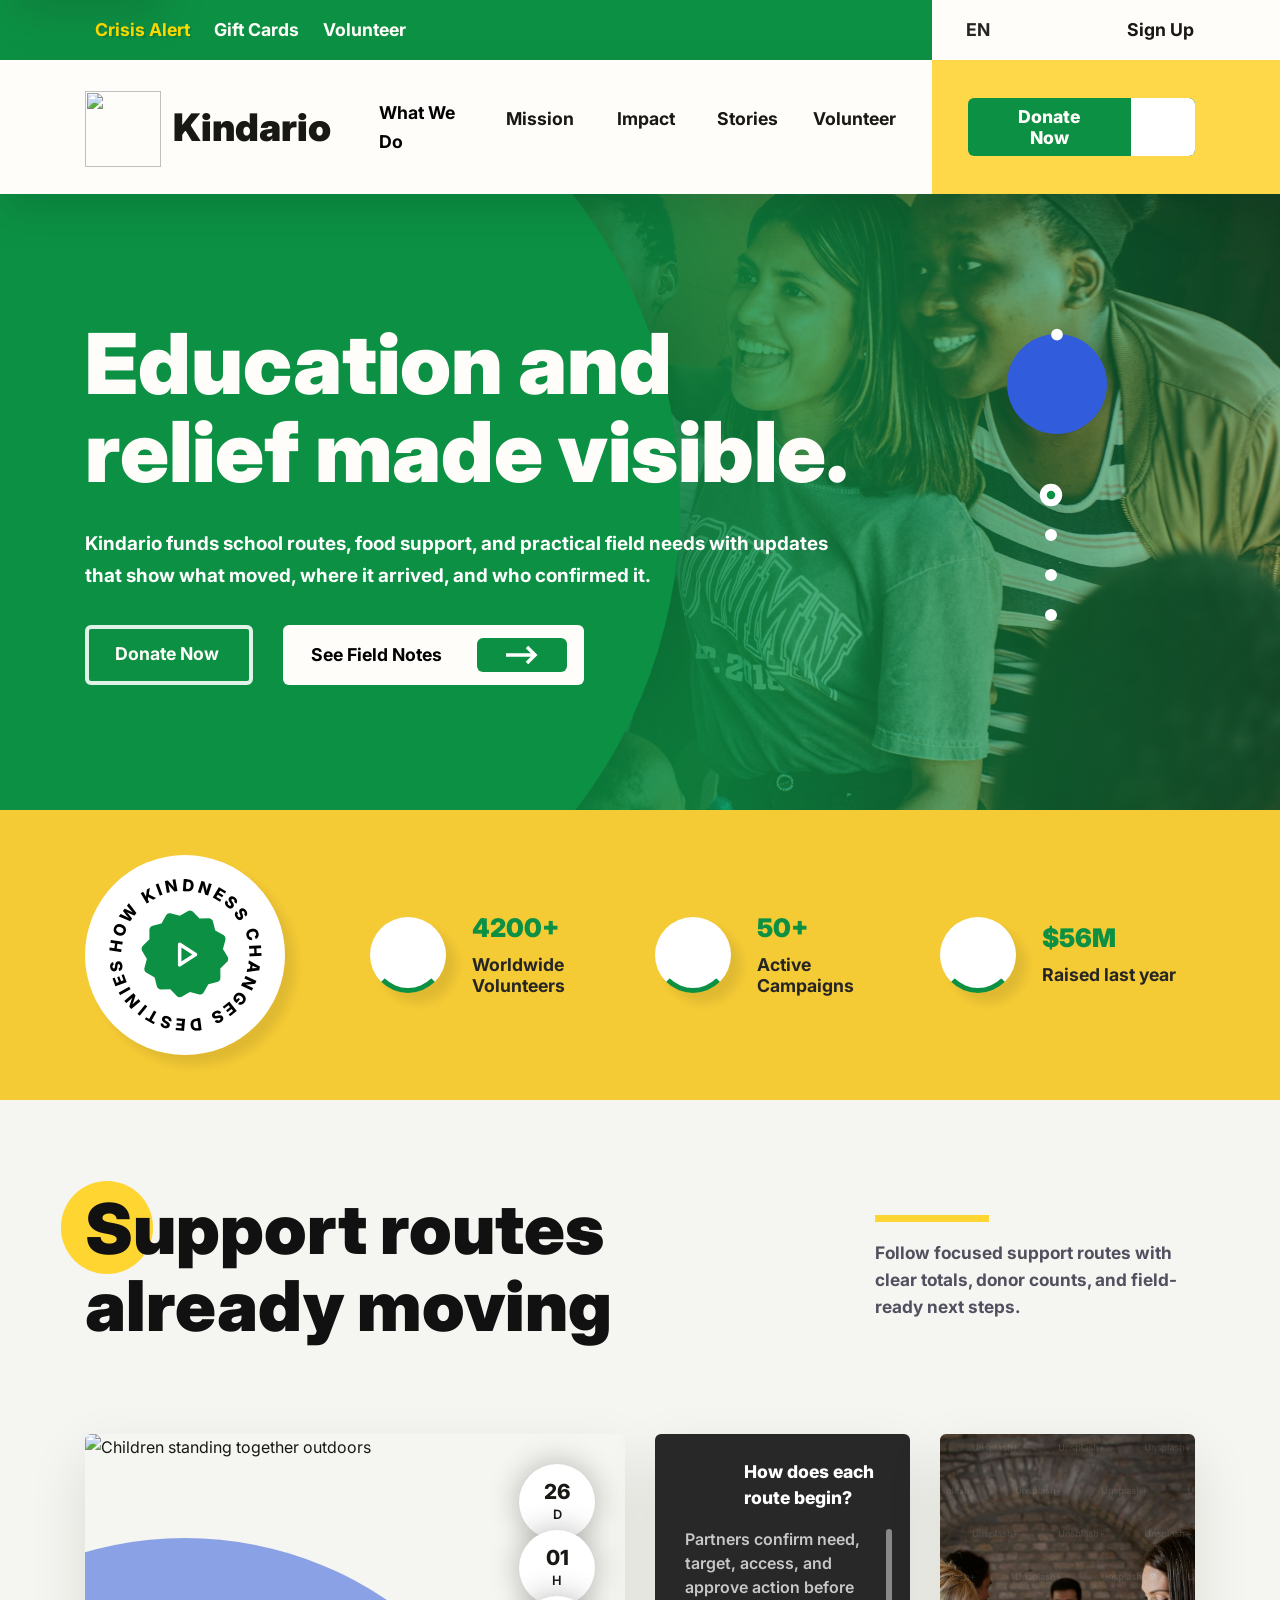
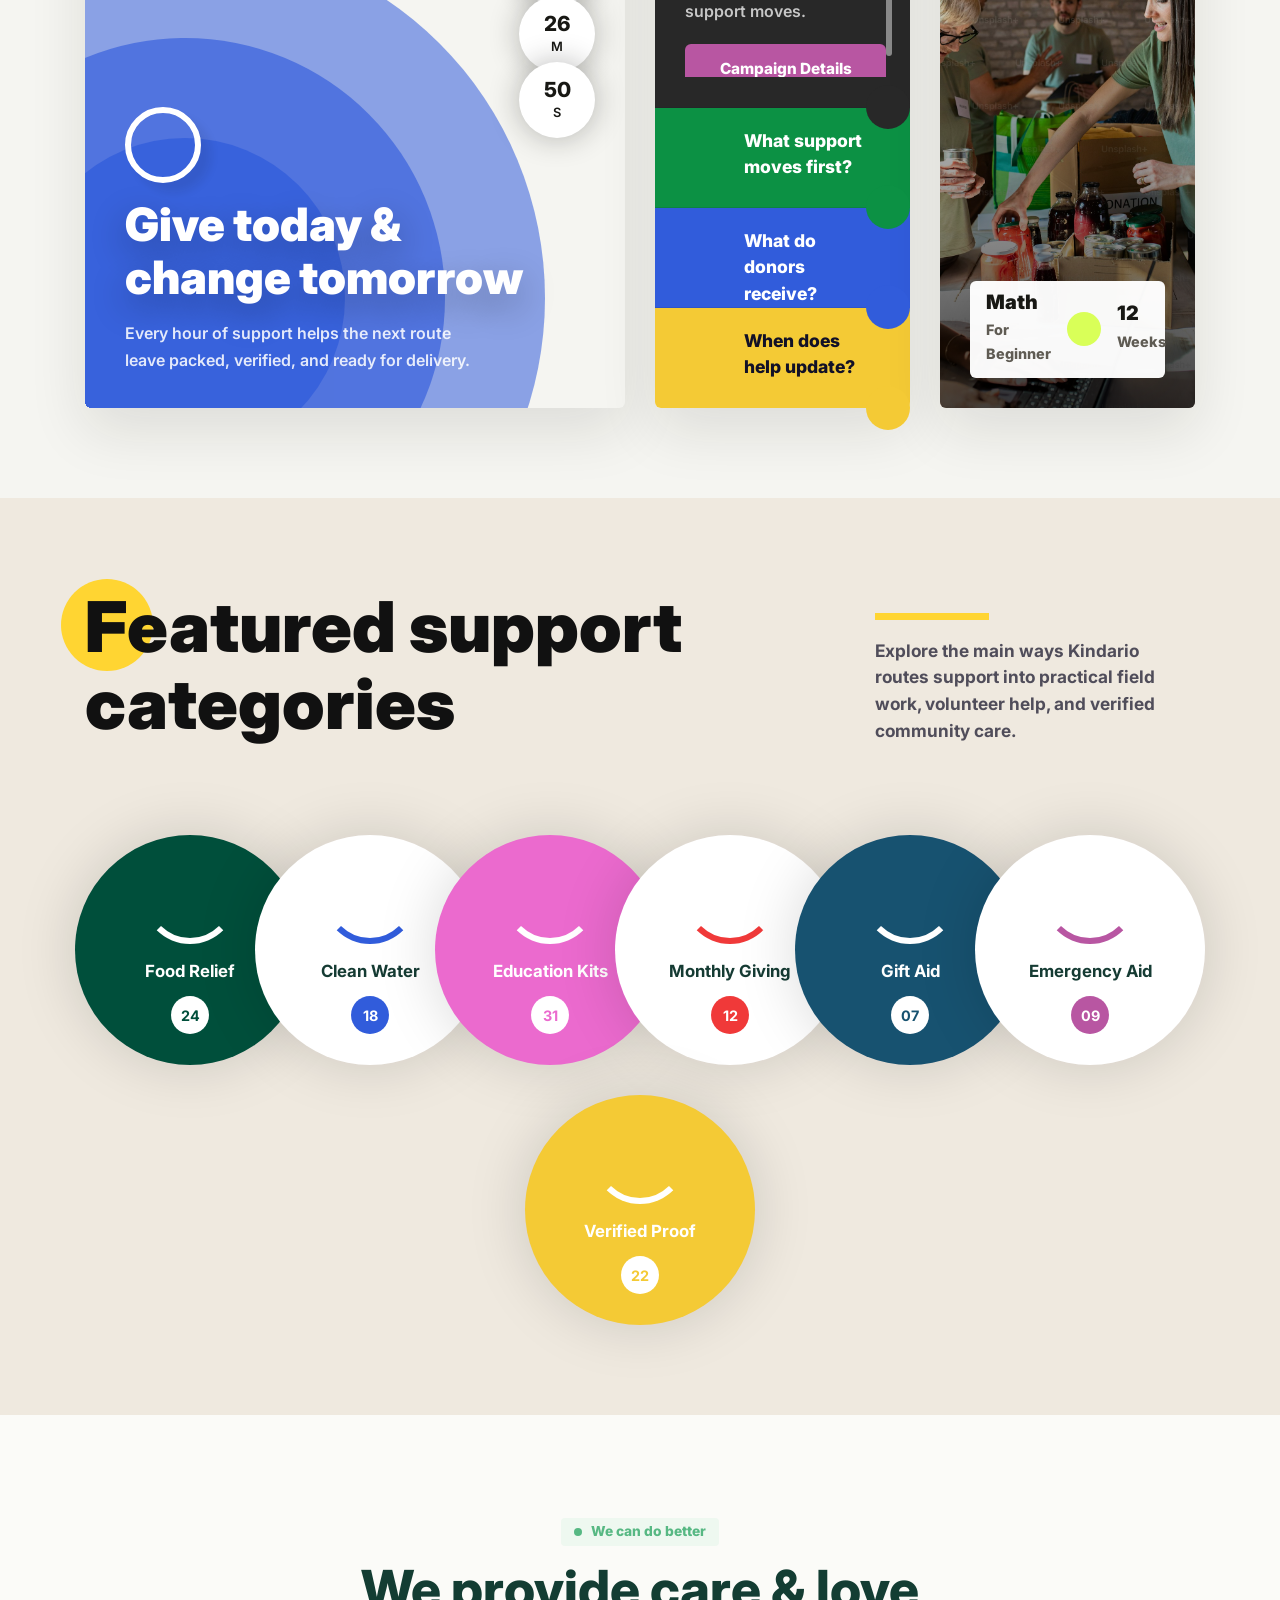
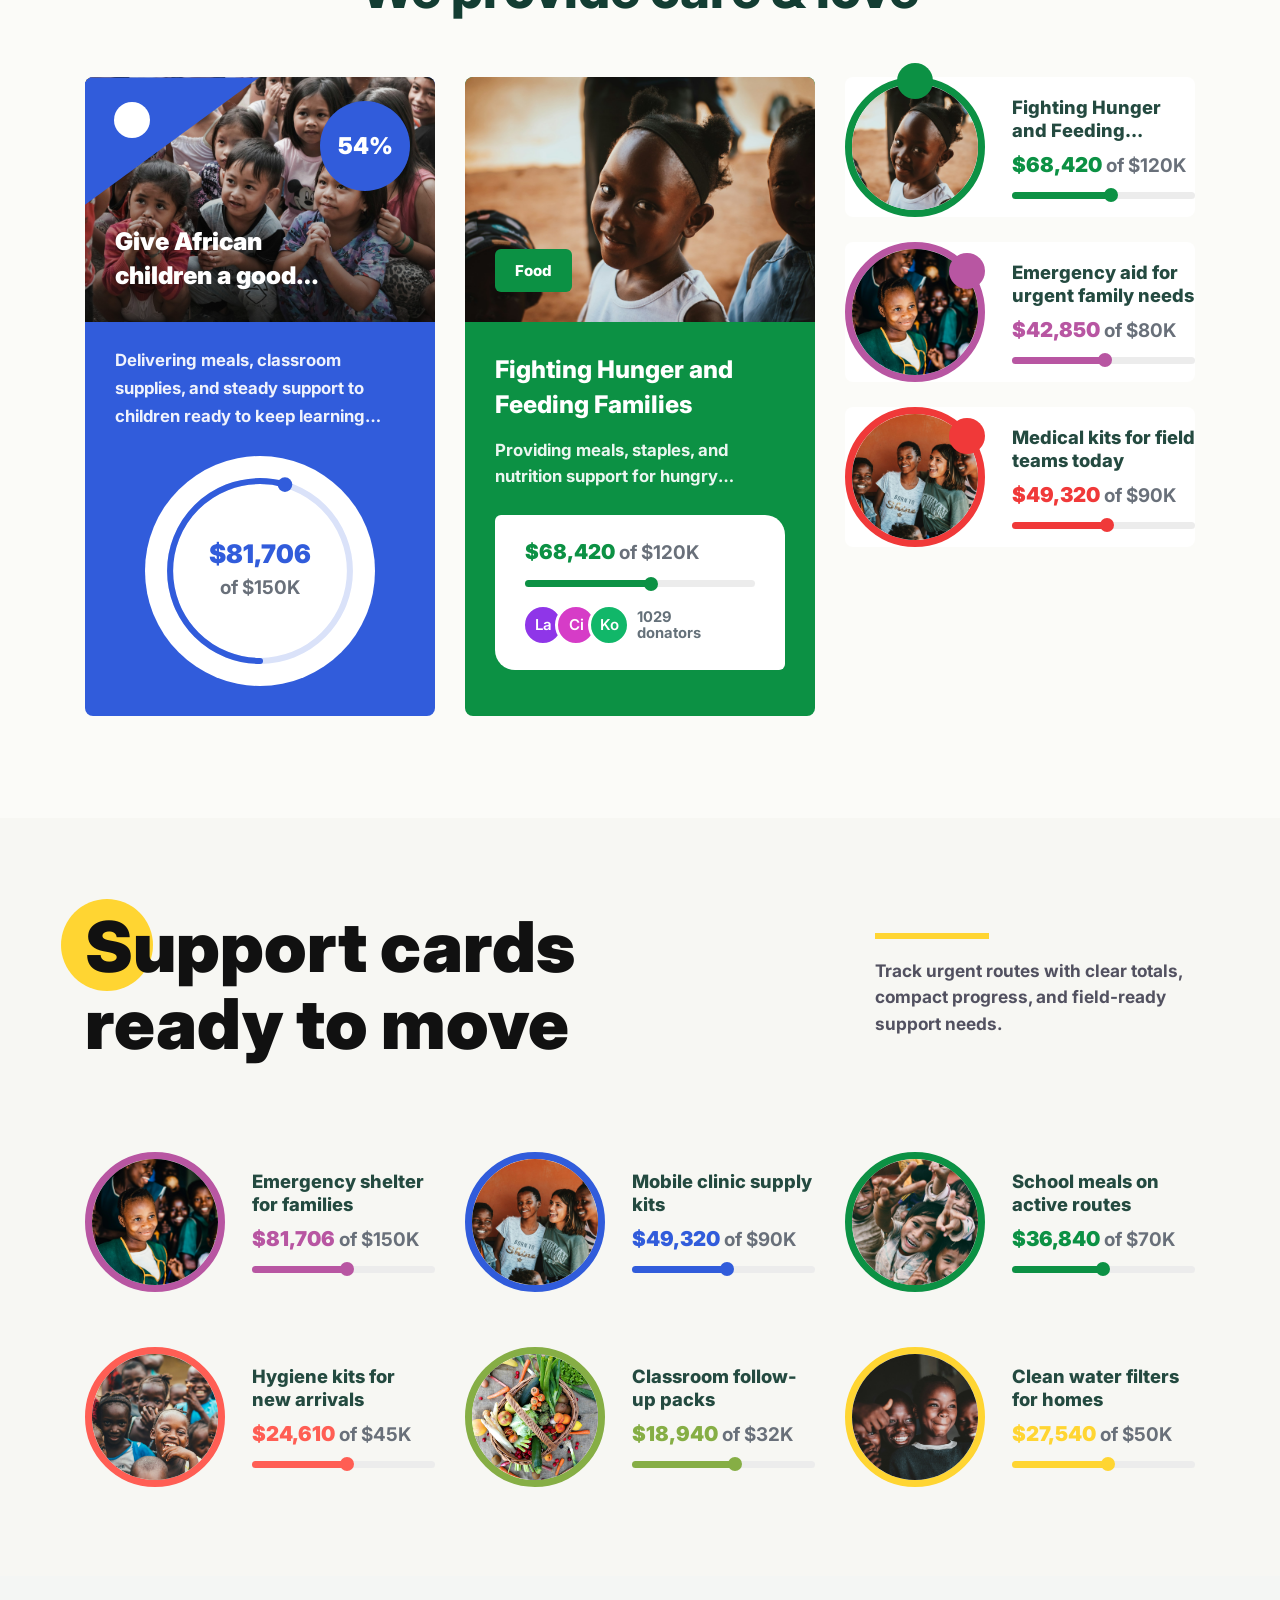
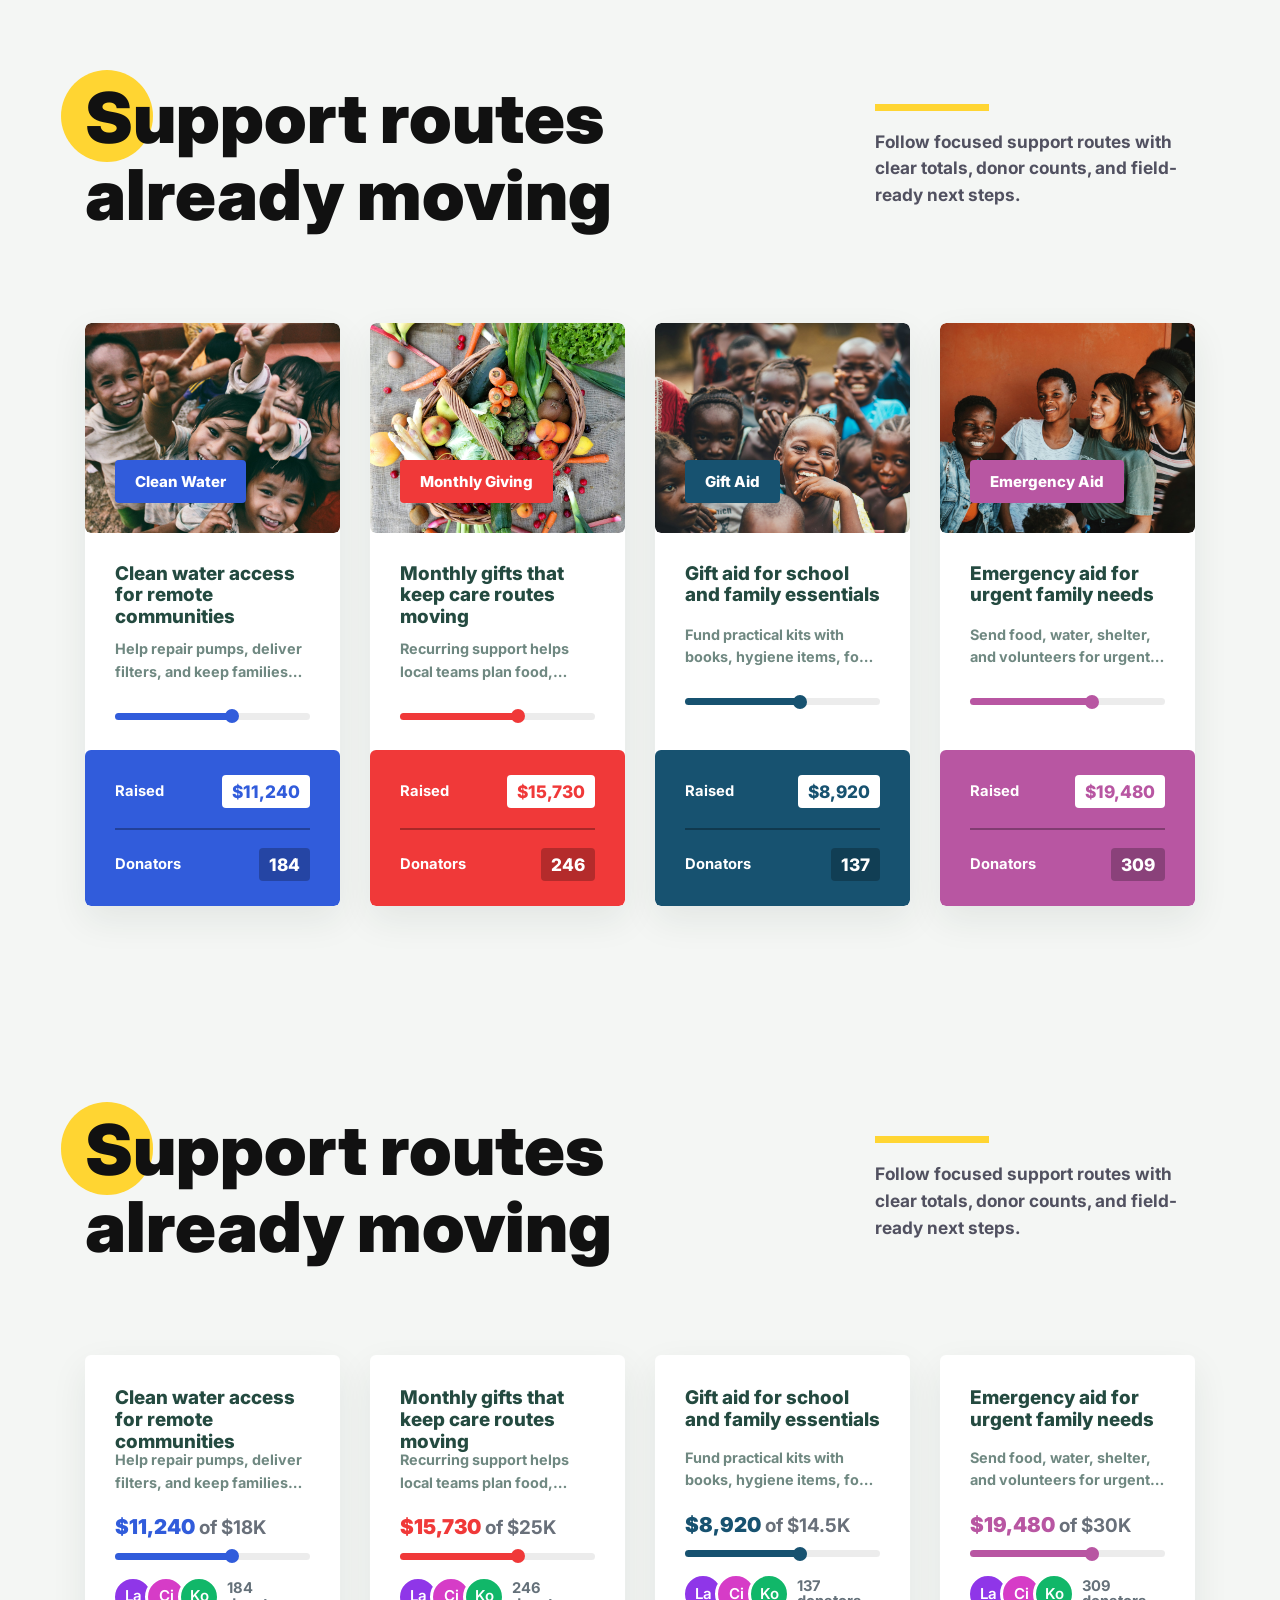
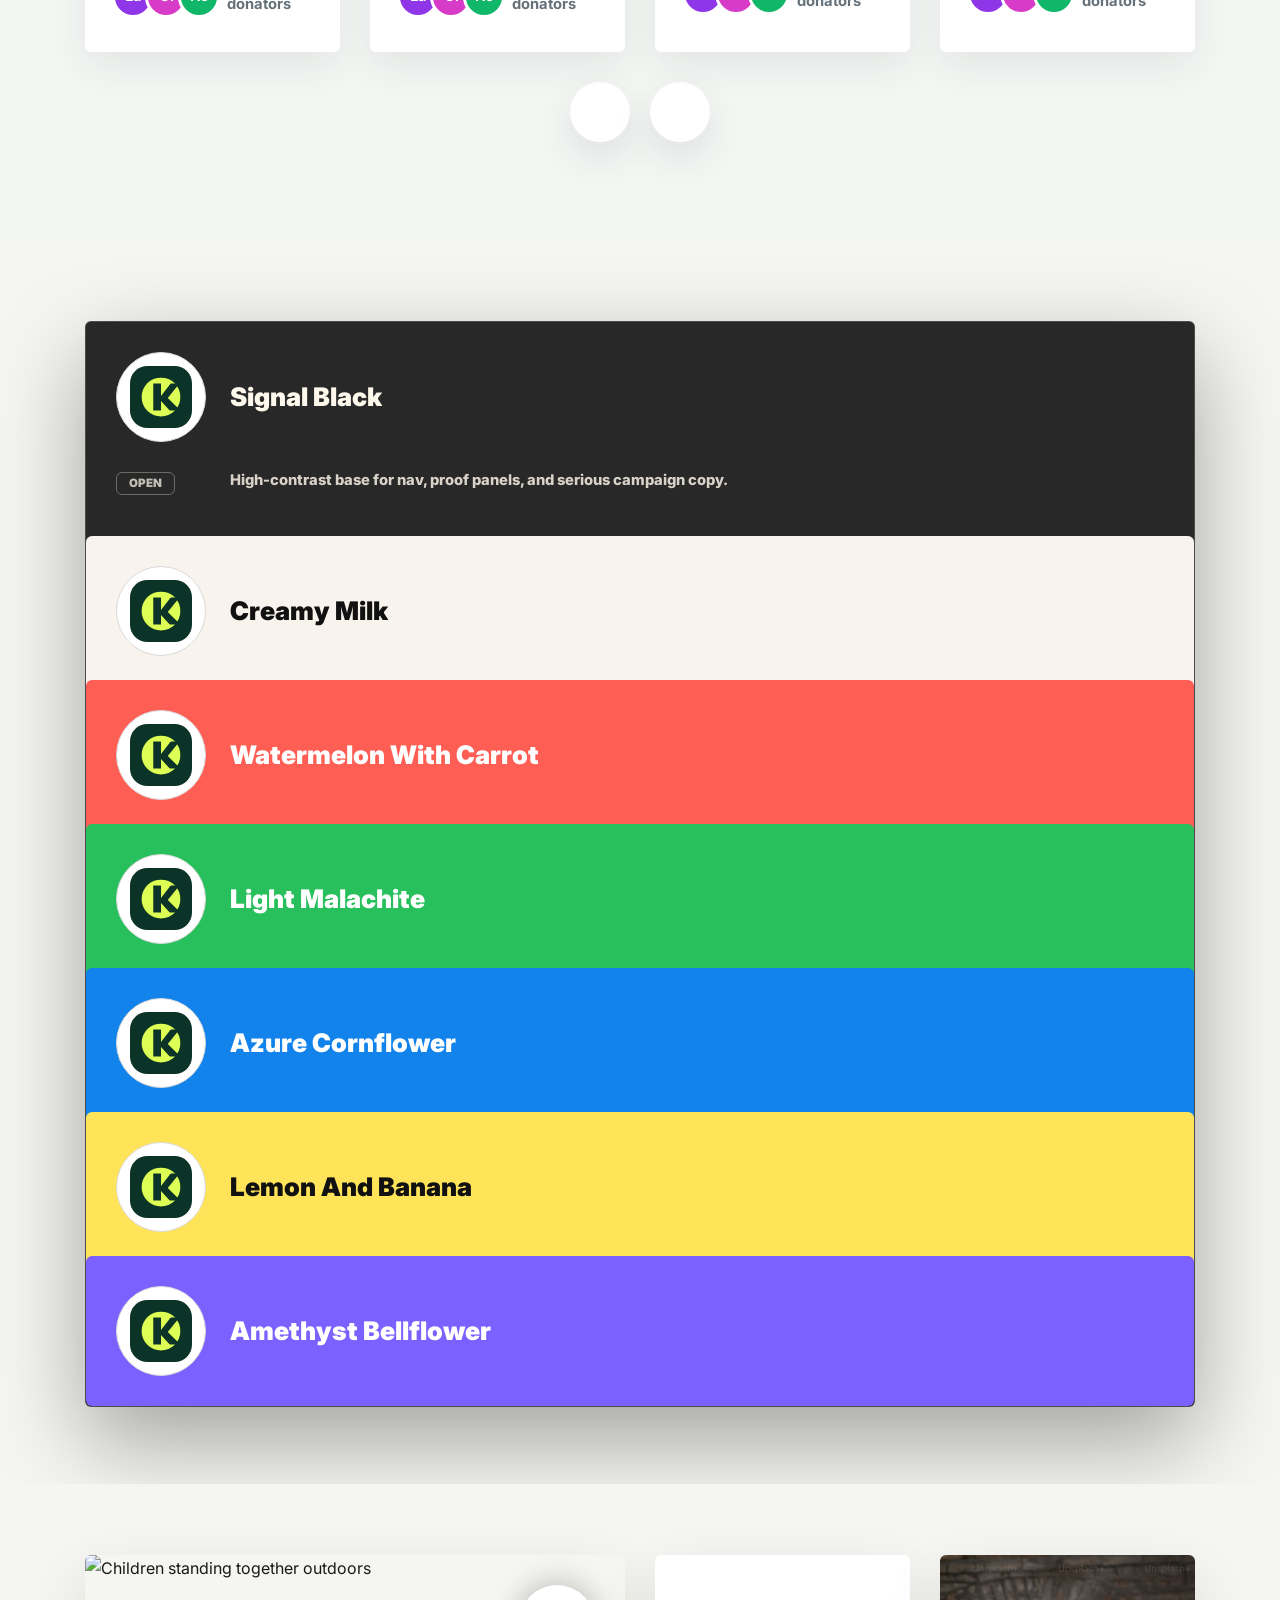
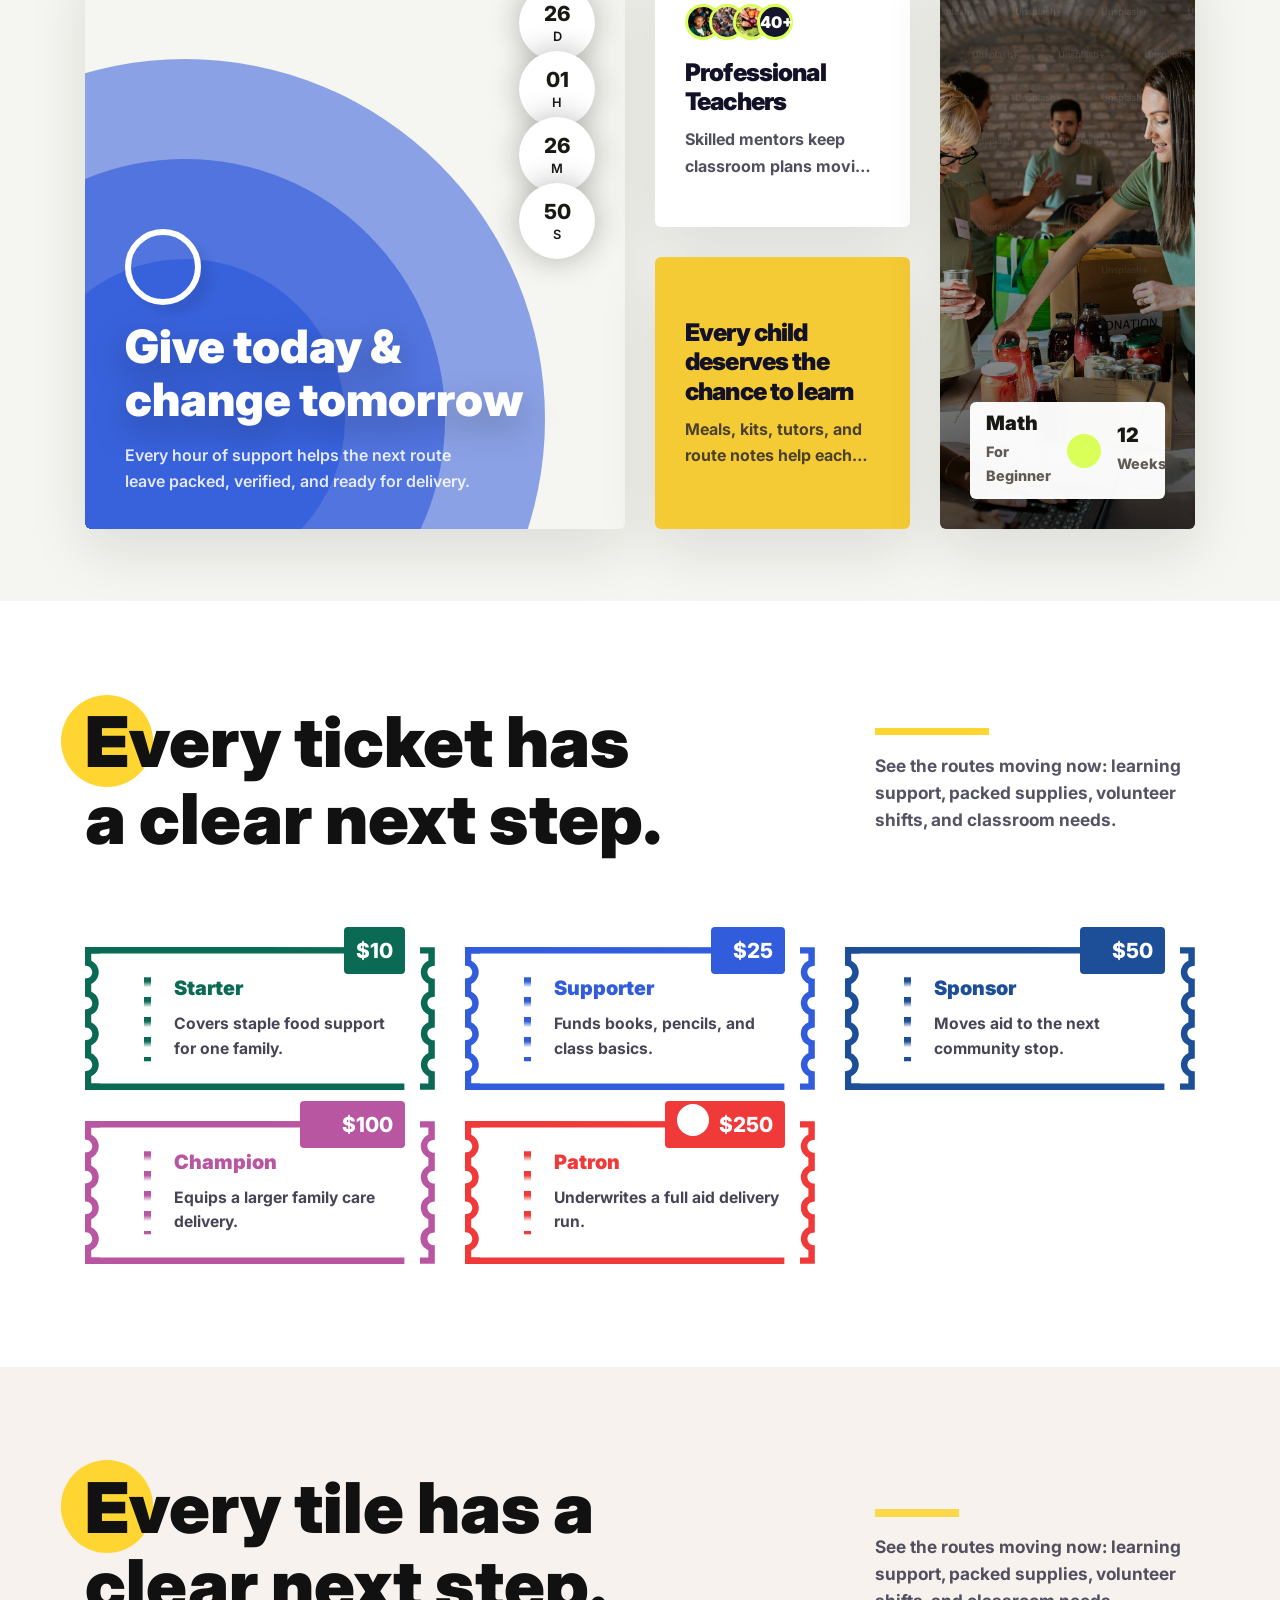
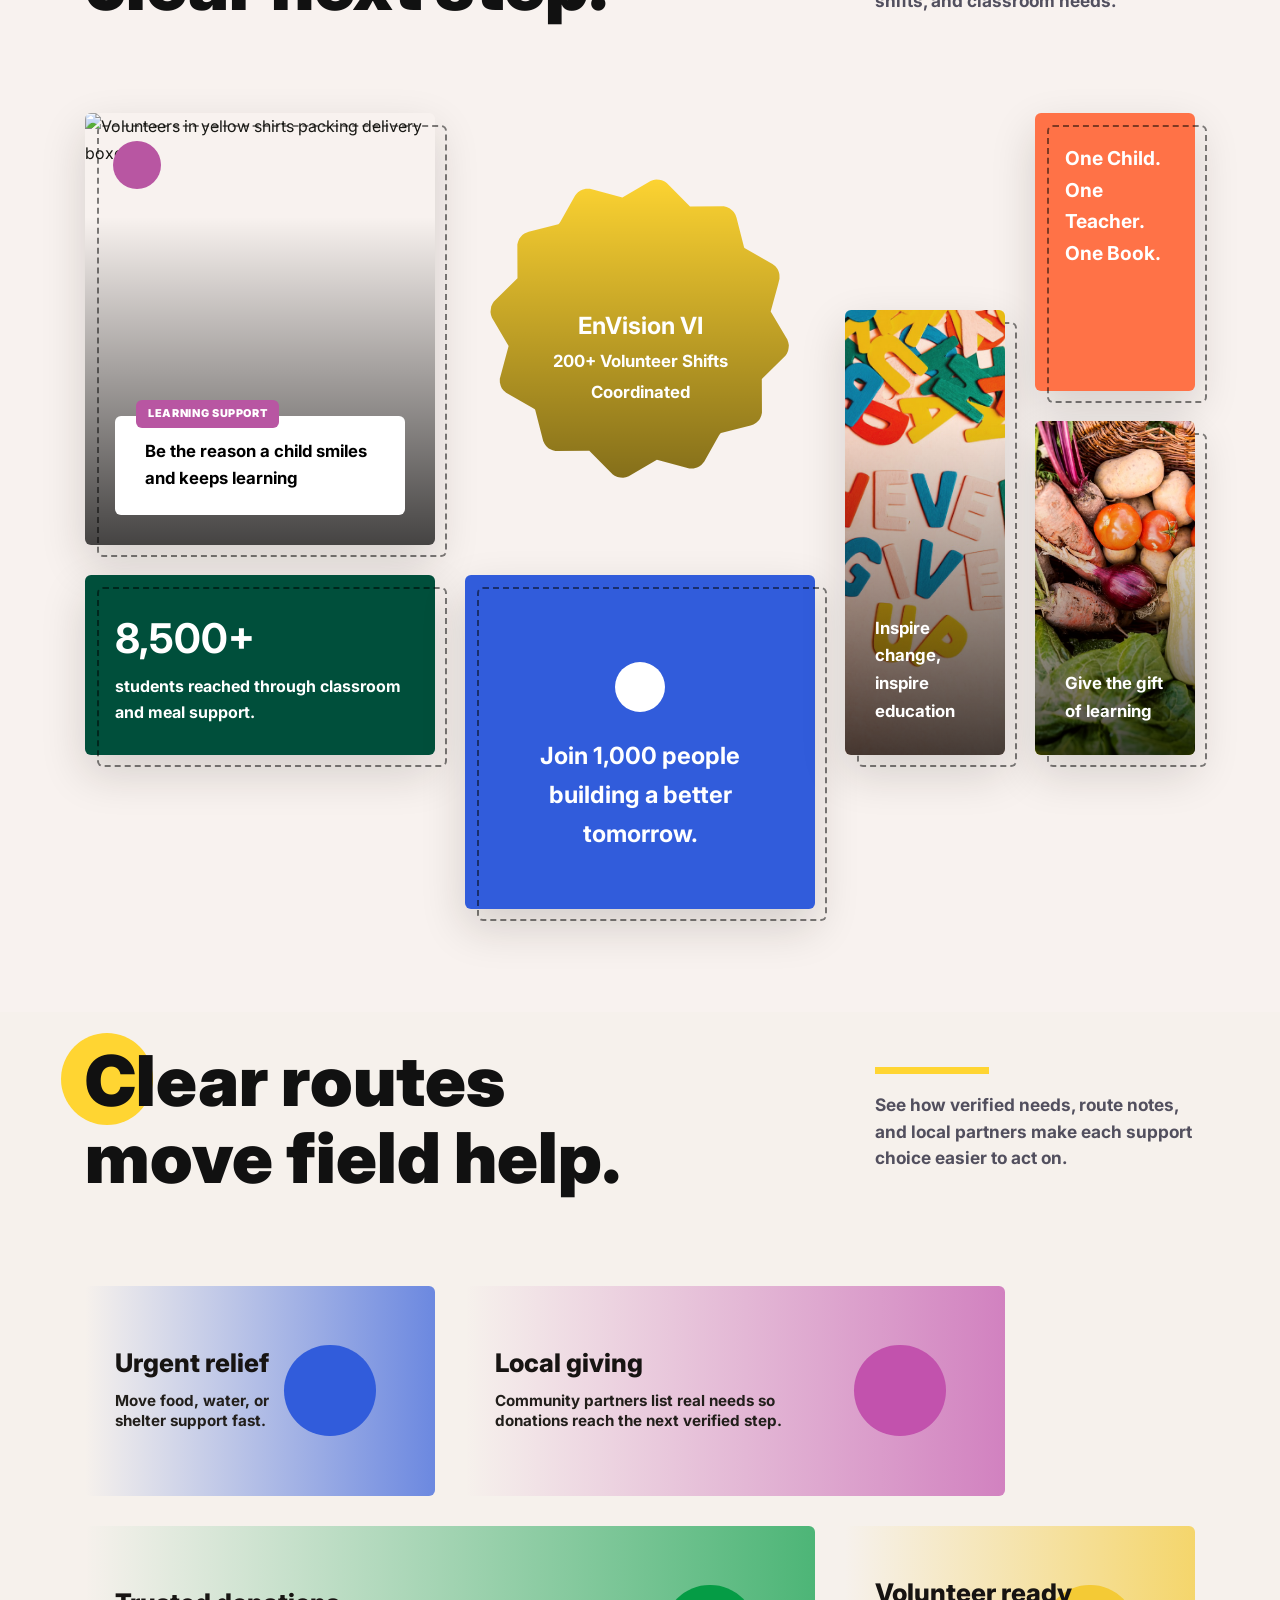
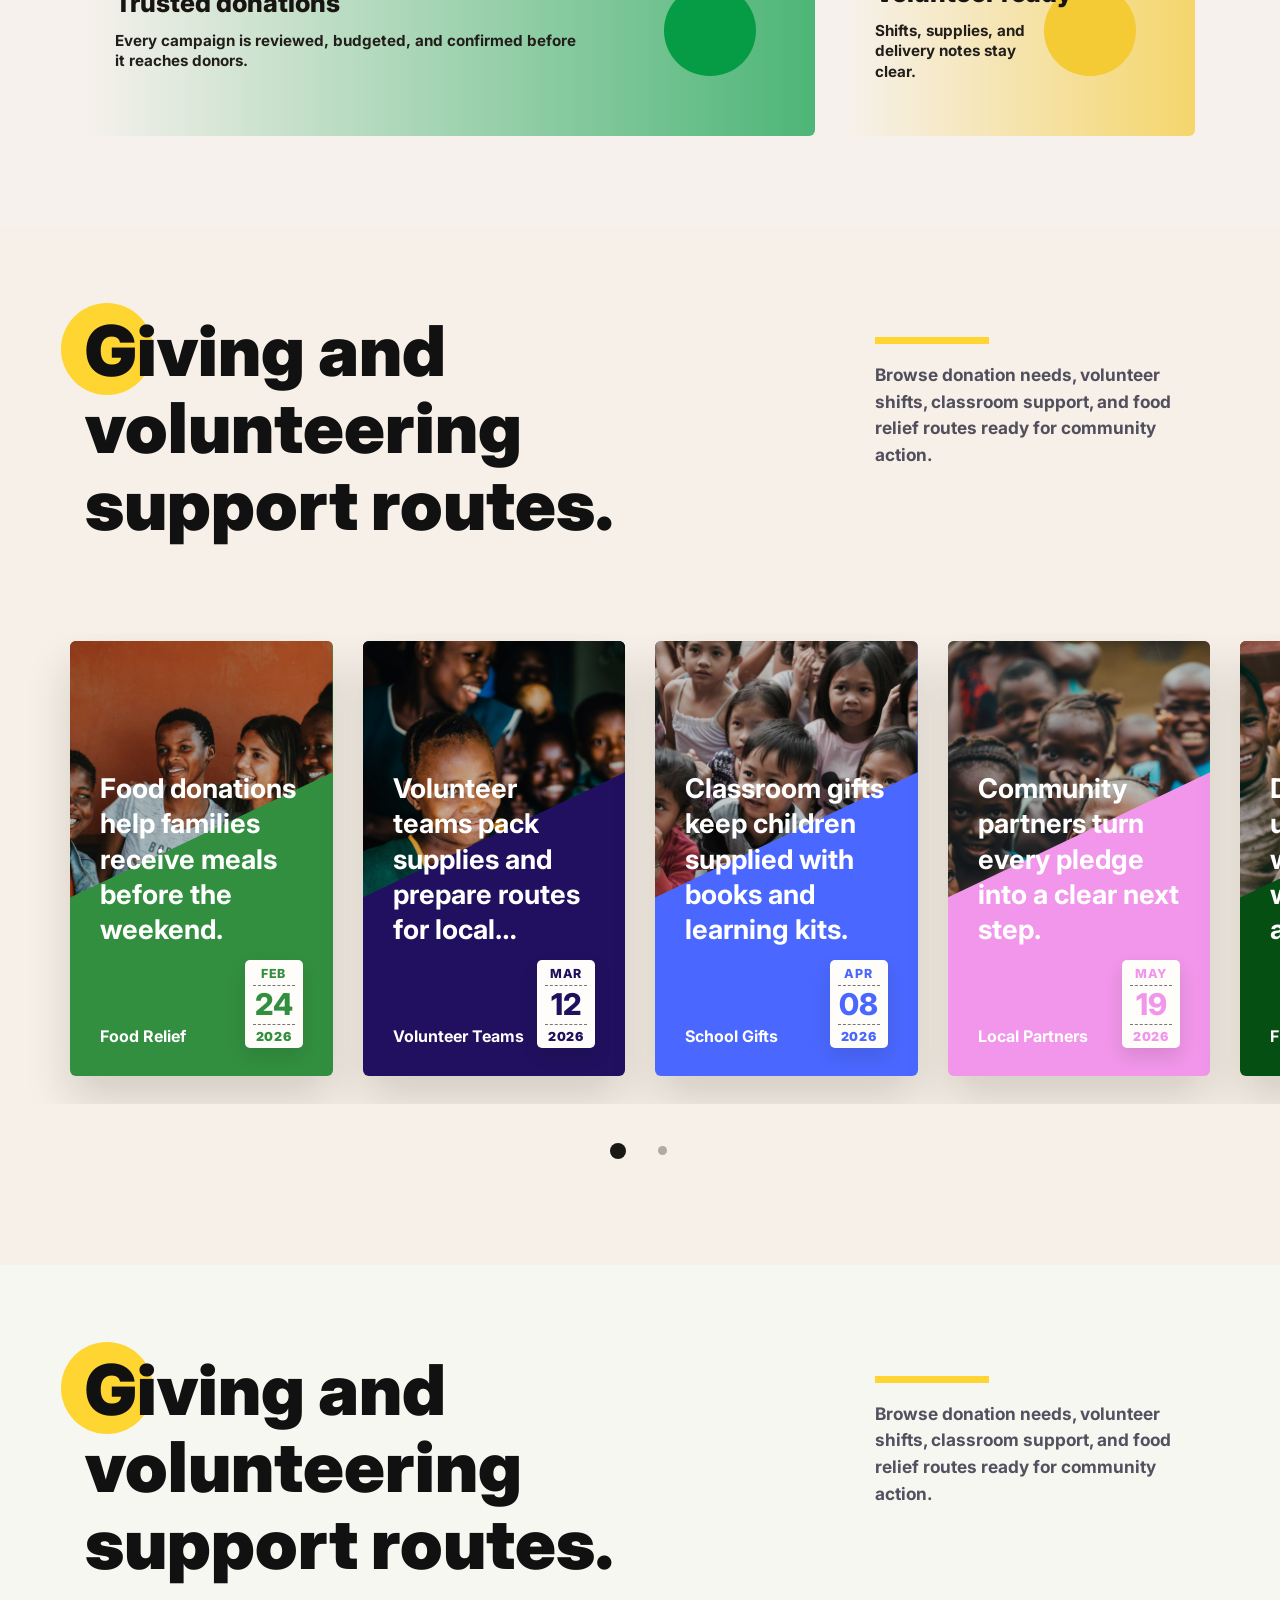
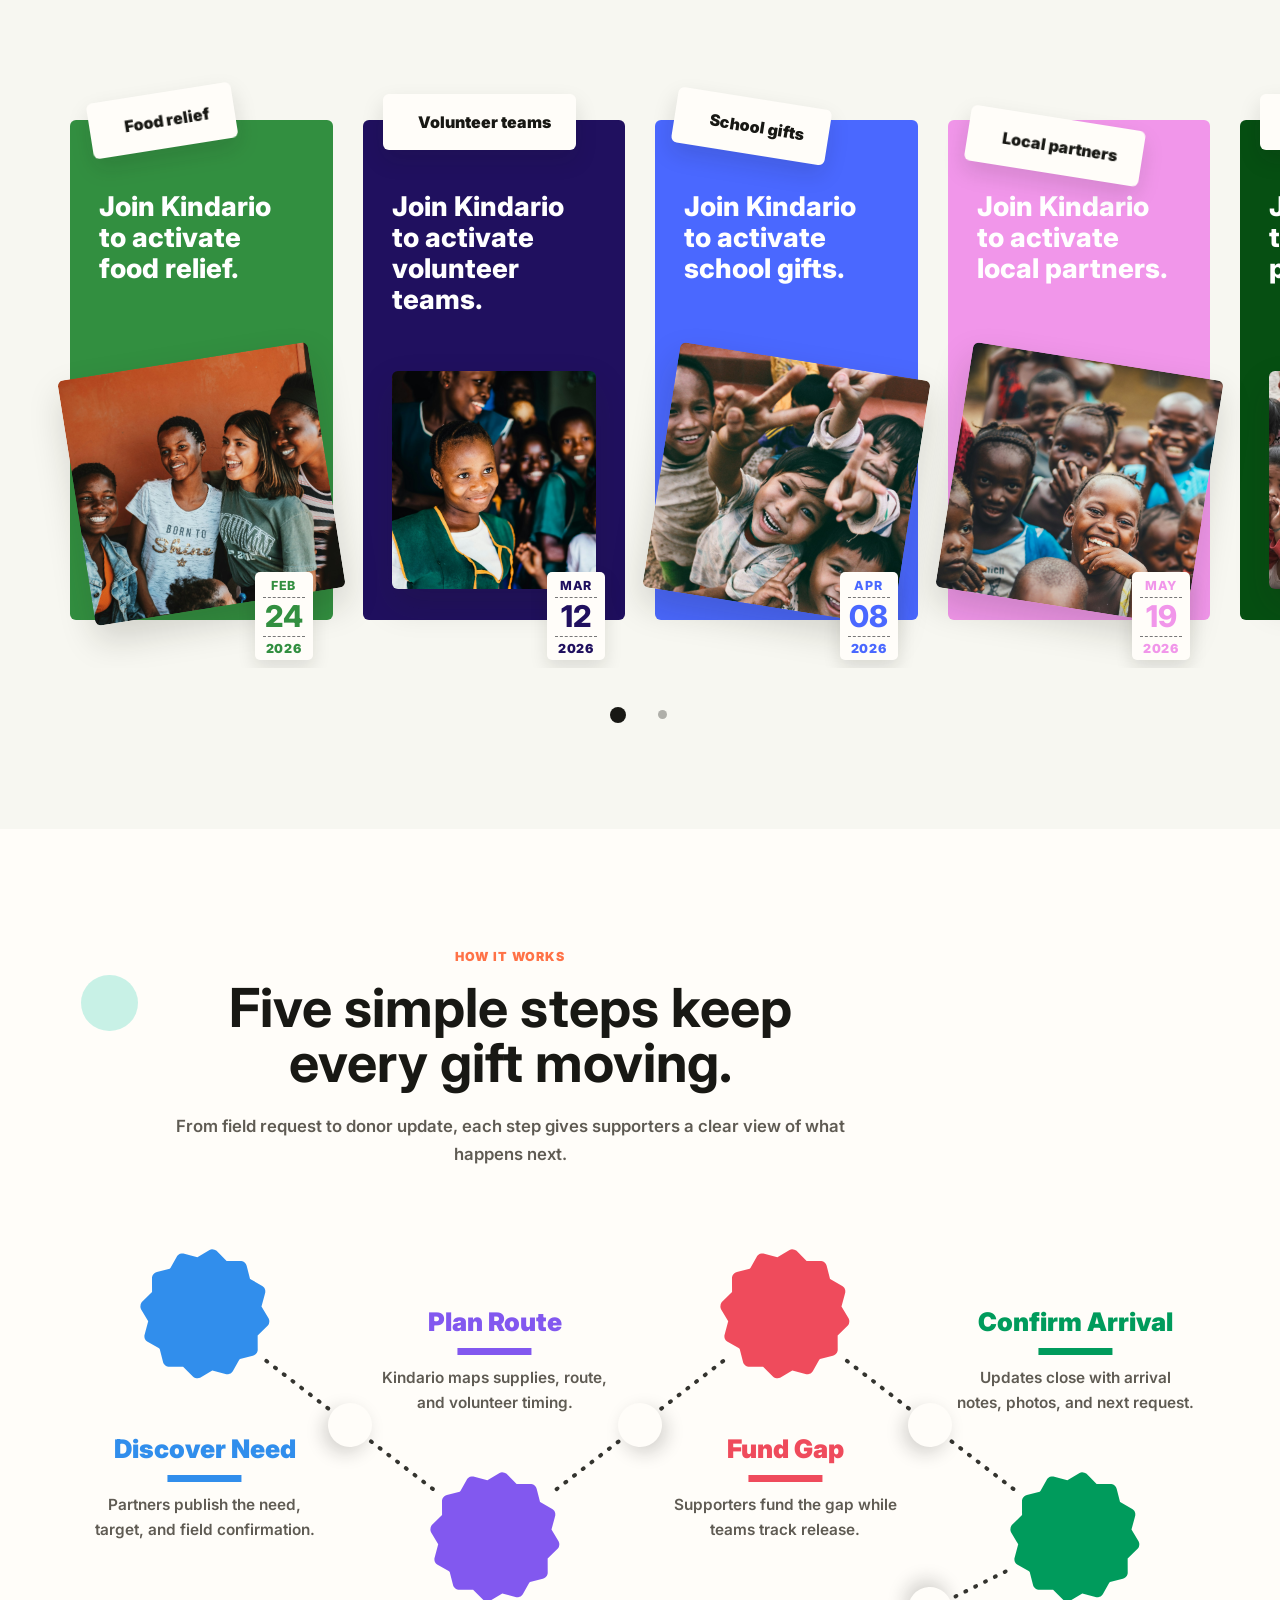
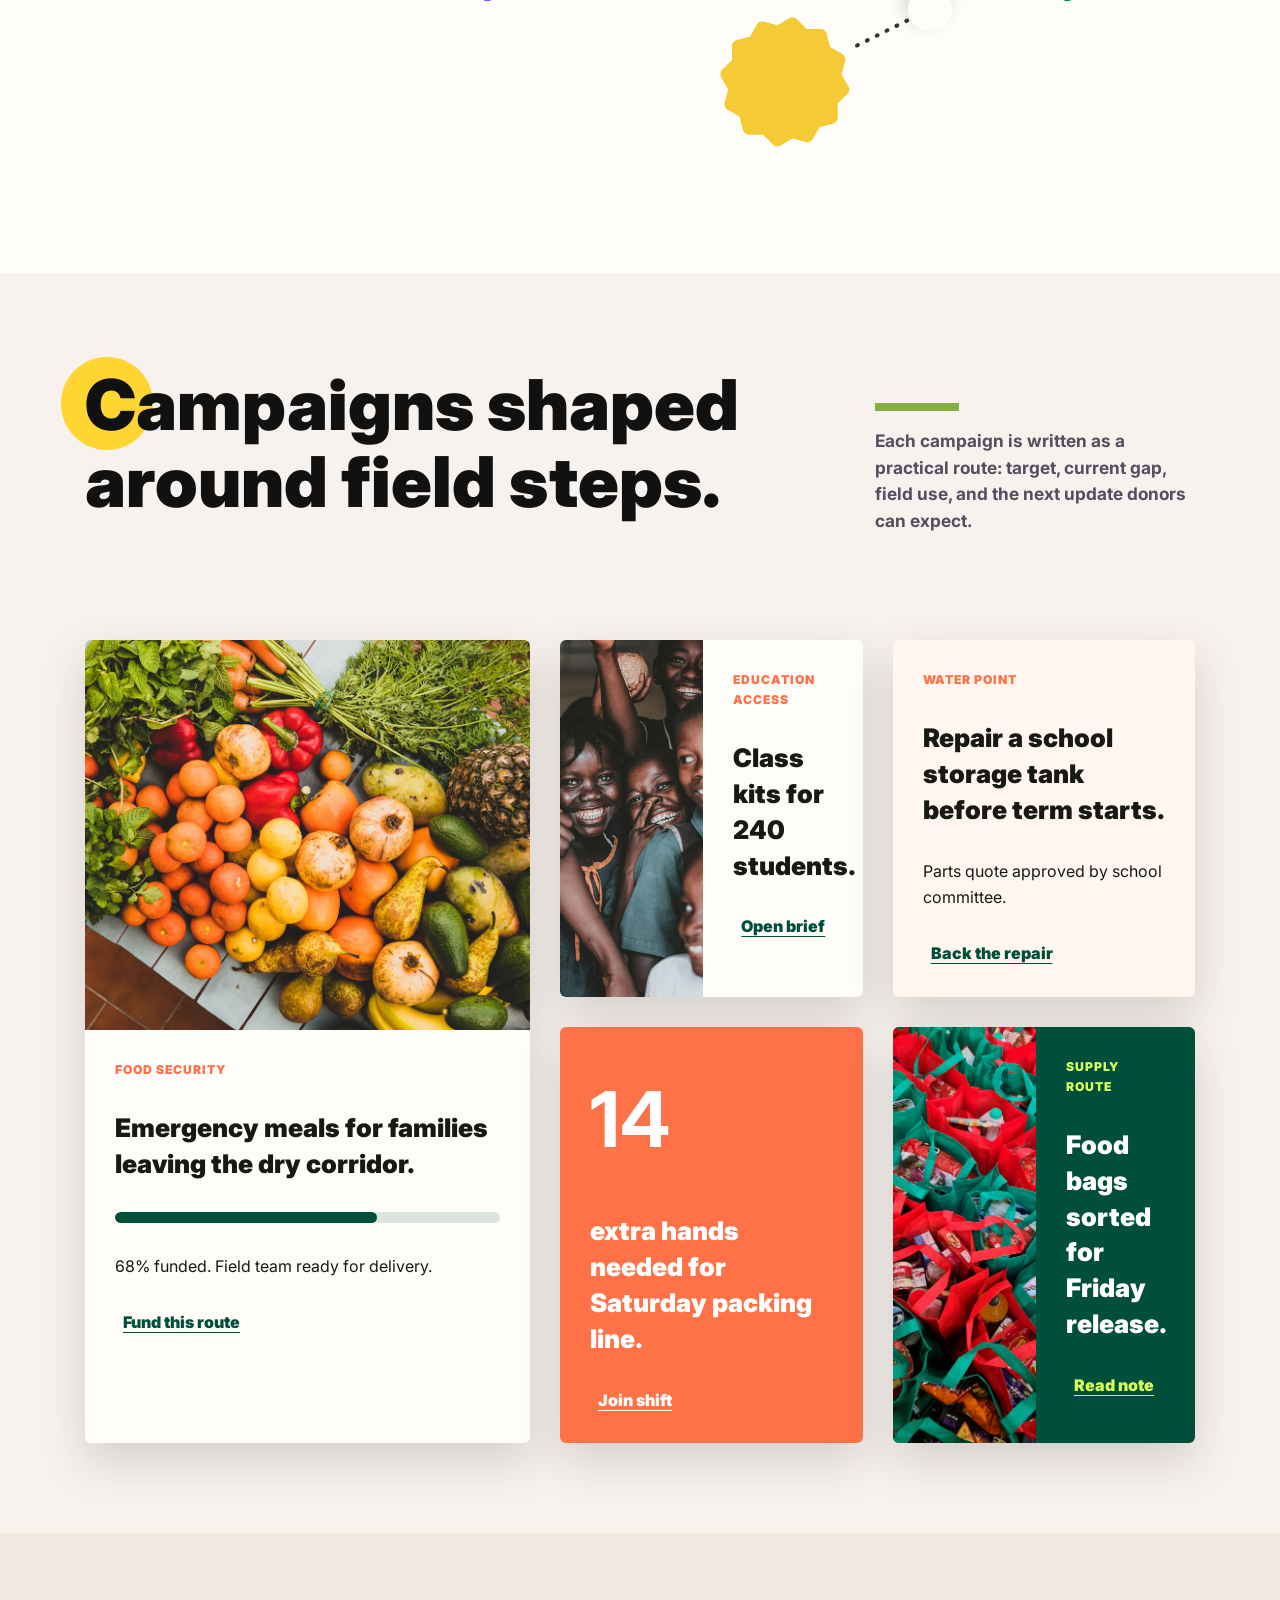
==== commit 4859e6ab: "Refine quick search dropdown" ====
--- a/template/index.html
+++ b/template/index.html
@@ -34,7 +34,7 @@
           <label id="quick-search-title" for="quickSearchInput">Search support routes and impact</label>
           <div class="quick-search-input-row">
             <input id="quickSearchInput" type="search" placeholder="Search food relief, volunteer routes, water, gift aid..." autocomplete="off" data-search-input>
-            <button type="submit"><i class="fa-solid fa-magnifying-glass" aria-hidden="true"></i><span>Search</span></button>
+            <button type="submit" aria-label="Search"><i class="fa-solid fa-magnifying-glass" aria-hidden="true"></i></button>
           </div>
         </form>
         <div class="quick-search-panel" aria-label="Quick search shortcuts">
@@ -68,16 +68,6 @@
             <a class="quick-search-result" href="#volunteer">
               <img src="assets/images/delsie-bohol-IVfORR3ZqH4-unsplash.jpg" alt="">
               <span><strong>Volunteer routes and field teams</strong><small>Recruitment hub</small></span>
-              <i class="fa-solid fa-arrow-right" aria-hidden="true"></i>
-            </a>
-            <a class="quick-search-result" href="#proof">
-              <img src="assets/images/michael-ali-2_rFy9TFRRc-unsplash.jpg" alt="">
-              <span><strong>Impact reports and arrival proof</strong><small>Reports archive</small></span>
-              <i class="fa-solid fa-arrow-right" aria-hidden="true"></i>
-            </a>
-            <a class="quick-search-result" href="#medical-aid">
-              <img src="assets/images/larm-rmah-AEaTUnvneik-unsplash.jpg" alt="">
-              <span><strong>Medical kits for field teams today</strong><small>Active support route</small></span>
               <i class="fa-solid fa-arrow-right" aria-hidden="true"></i>
             </a>
           </div>
--- a/template/assets/css/style.css
+++ b/template/assets/css/style.css
@@ -8771,7 +8771,7 @@
   border: 2px solid #315cdb;
   border-radius: 6px 6px 0 0;
   background: #315cdb;
-  min-height: 68px;
+  min-height: 82px;
   padding: 0 30px;
 }
 
@@ -8781,38 +8781,40 @@
   border: 0;
   background: transparent;
   color: #ffffff;
-  font-size: clamp(1rem, 1.4vw, 1.25rem);
-  font-weight: 700;
+  font-size: clamp(0.98rem, 1.08vw, 1.08rem);
+  font-weight: 600;
   outline: none;
   align-self: center;
 }
 
 .quick-search-input-row input::placeholder {
-  color: rgba(255, 255, 255, 0.78);
+  color: rgba(255, 255, 255, 0.68);
 }
 
 .quick-search-input-row button {
-  min-height: 68px;
+  min-height: 82px;
   align-self: stretch;
   display: inline-flex;
   align-items: center;
   justify-content: center;
-  gap: 10px;
-  width: min(32vw, 320px);
-  min-width: 180px;
+  gap: 0;
+  width: auto;
+  min-width: 0;
+  margin-left: 30px;
   border: 0;
   border-radius: 0;
   background: transparent;
   color: #ffffff;
-  padding: 0 34px;
-  font-weight: 900;
+  padding: 0 4px;
+  font-weight: 700;
   cursor: pointer;
 }
 
 .quick-search-input-row button i {
   color: #ffffff;
-  font-size: 1rem;
-}
+  font-size: 1.28rem;
+}
+
 
 .quick-search-panel {
   position: relative;
@@ -8820,7 +8822,7 @@
   margin: 0 clamp(22px, 3vw, 34px);
   border-radius: 0 0 6px 6px;
   background: #ffffff;
-  padding: clamp(22px, 2.6vw, 32px);
+  padding: 30px 30px 0;
   box-shadow: 0 28px 80px rgba(20, 49, 40, 0.16);
 }
 
@@ -8829,6 +8831,7 @@
   grid-template-columns: 48px minmax(0, 1fr) 48px;
   align-items: center;
   gap: 10px;
+  padding-bottom: 30px;
 }
 
 .quick-search-chip-track {
@@ -8887,26 +8890,38 @@
 
 .quick-search-results {
   display: grid;
-  gap: 10px;
-  margin-top: 20px;
-  padding: 12px 0;
+  gap: 0;
+  margin: 0 -30px 0;
+  padding: 0 30px;
+  border-top: 1px solid rgba(24, 24, 20, 0.1);
   border-radius: 6px;
   background: #ffffff;
   box-shadow: none;
 }
 
 .quick-search-result {
-  display: grid;
-  grid-template-columns: 48px minmax(0, 1fr) 48px;
+  position: relative;
+  display: grid;
+  grid-template-columns: 60px minmax(0, 1fr) 60px;
   align-items: center;
   gap: 27px;
-  min-height: 84px;
+  min-height: 110px;
   border: 0;
-  border-radius: 6px;
+  border-radius: 0;
   background: #ffffff;
-  padding: 12px 0;
+  padding: 0;
   color: #174235;
   text-decoration: none;
+}
+
+.quick-search-result:not(:last-child)::after {
+  position: absolute;
+  right: -30px;
+  bottom: 0;
+  left: -30px;
+  height: 1px;
+  background: rgba(24, 24, 20, 0.1);
+  content: '';
 }
 
 .quick-search-result img {
@@ -8914,7 +8929,7 @@
   height: 60px;
   border-radius: 50%;
   object-fit: cover;
-  justify-self: center;
+  justify-self: start;
 }
 
 .quick-search-result span {
@@ -8932,9 +8947,10 @@
 
 .quick-search-result strong {
   color: #174235;
-  font-size: 1.08rem;
-  font-weight: 850;
+  font-size: 1.1rem;
+  font-weight: 800;
   line-height: 1.2;
+  margin-bottom: 5px;
 }
 
 .quick-search-result small {
@@ -8962,7 +8978,7 @@
 }
 
 .quick-search-result:nth-child(3) i {
-  background: #8c2fd3;
+  background: #b856a2;
 }
 
 .quick-search-result:nth-child(4) i {
@@ -8970,7 +8986,7 @@
 }
 
 .quick-search-result:nth-child(5) i {
-  background: #b856a2;
+  background: #8c2fd3;
 }
 
 @keyframes quickSearchOverlayIn {
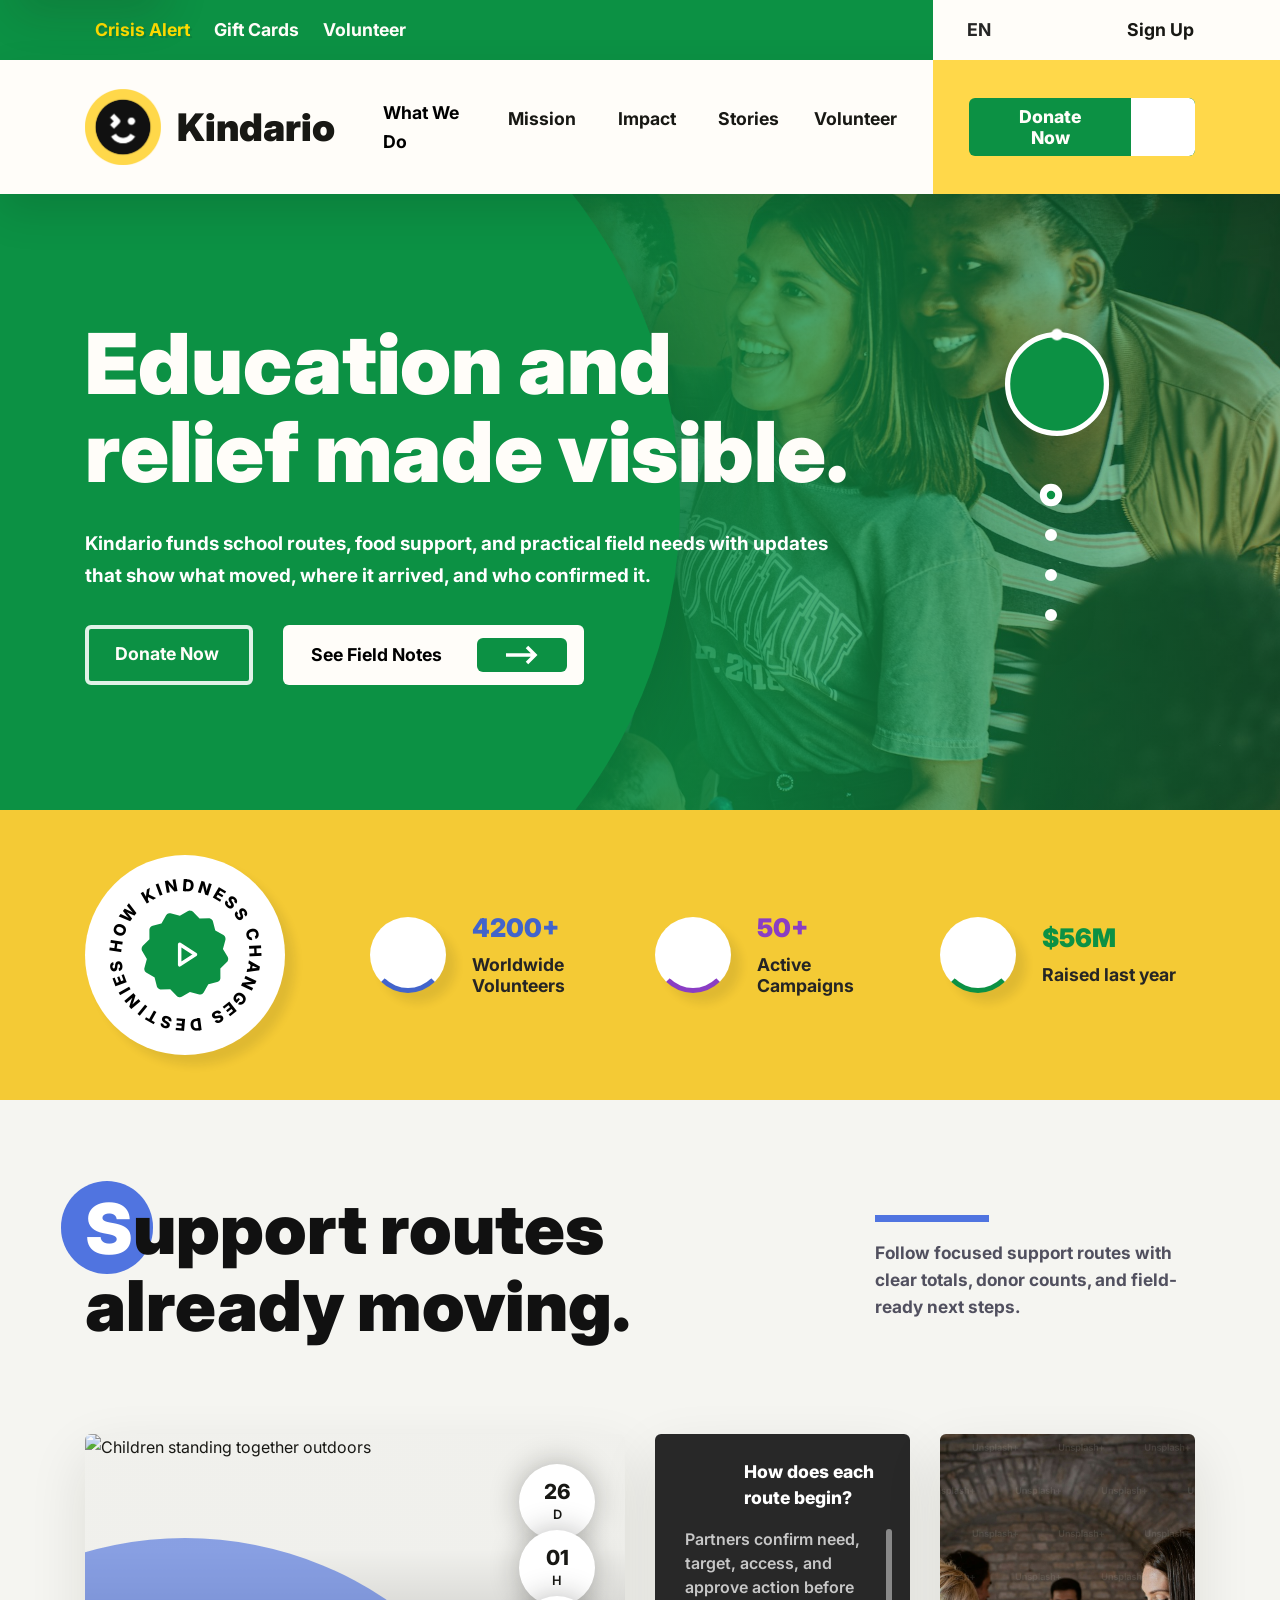
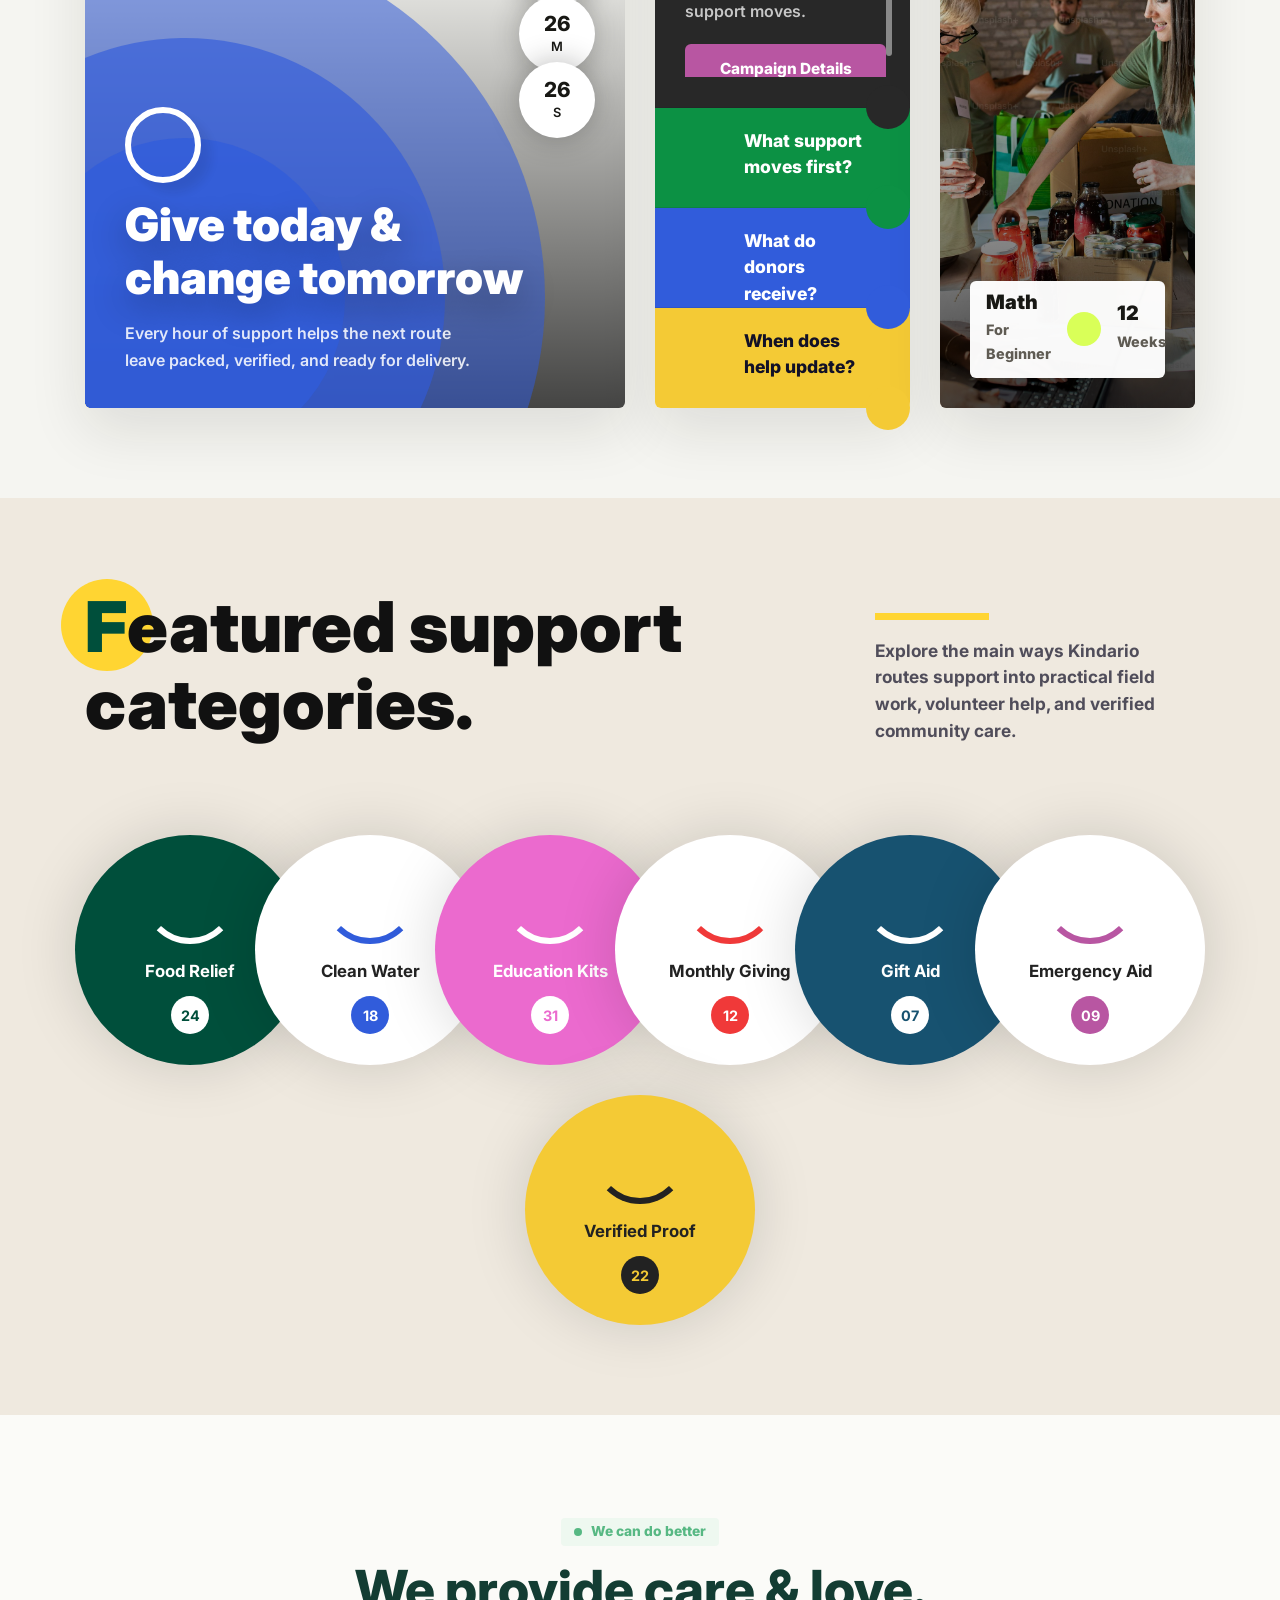
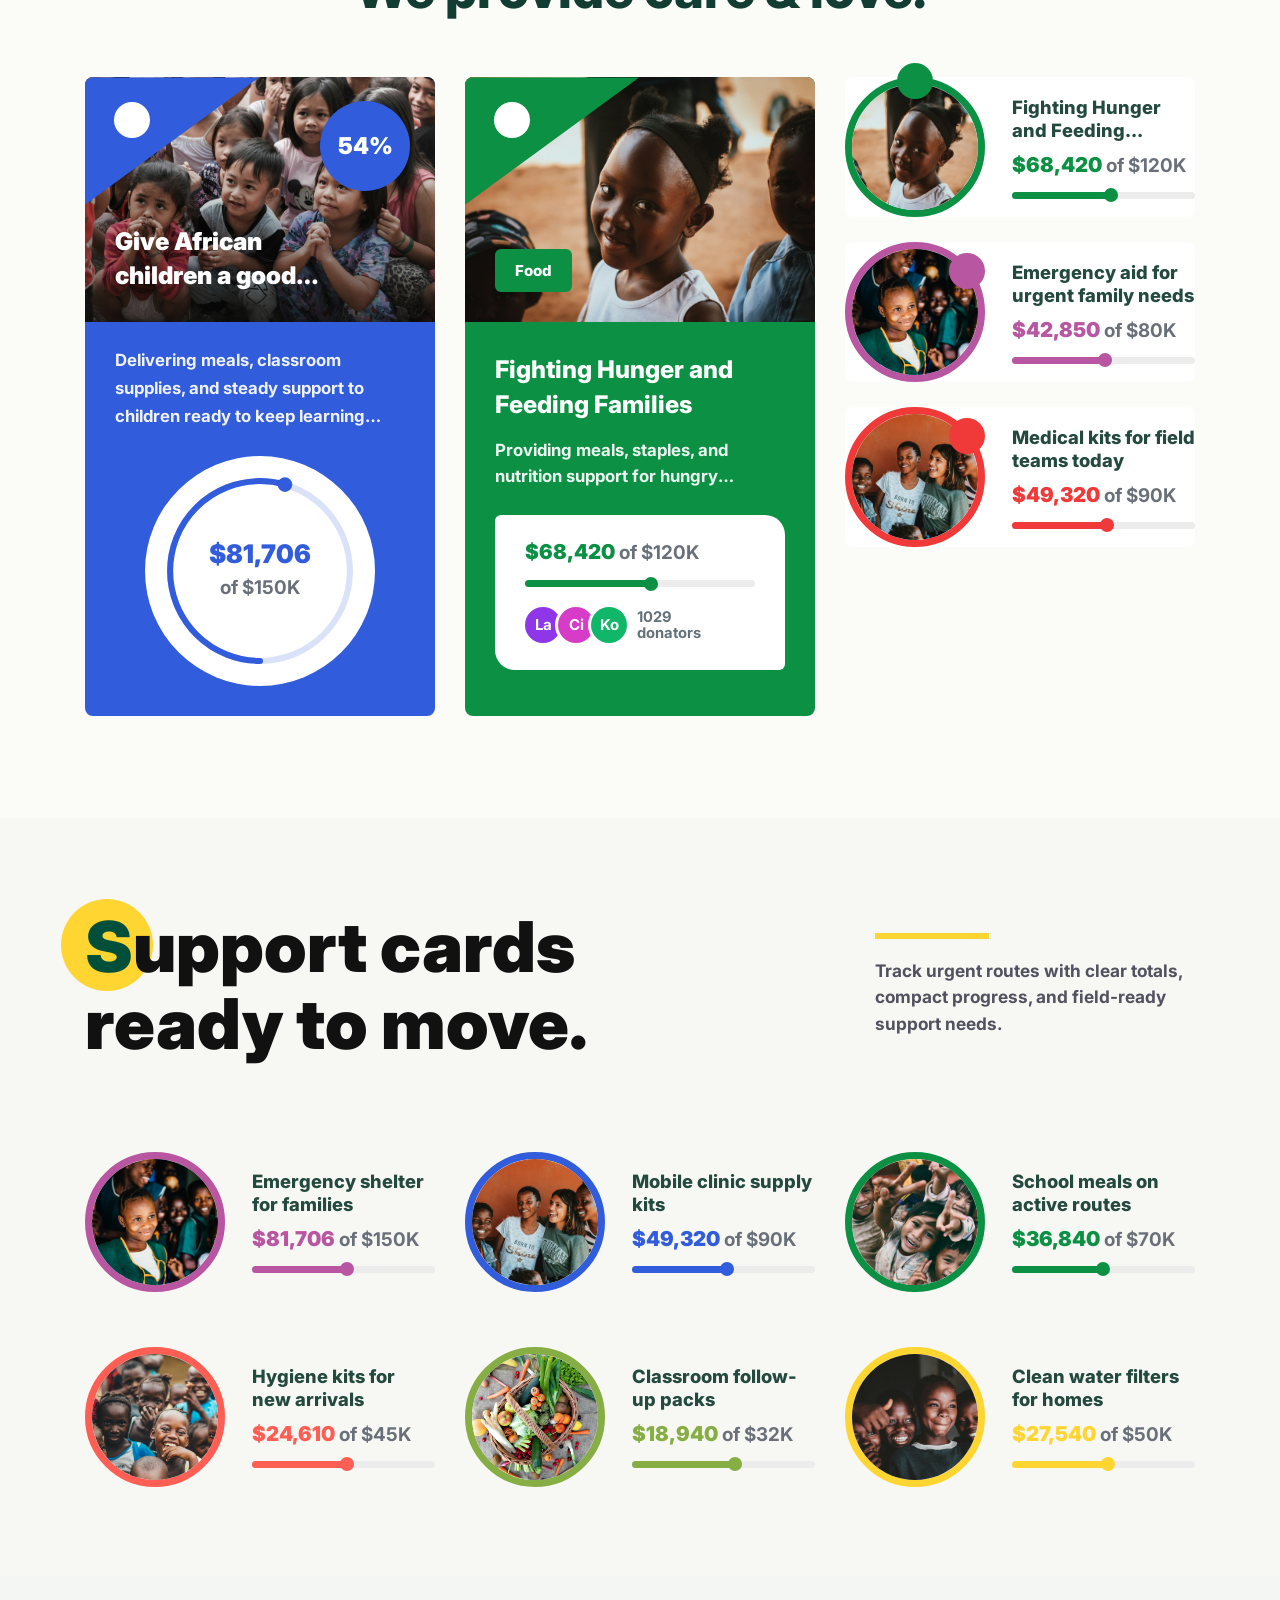
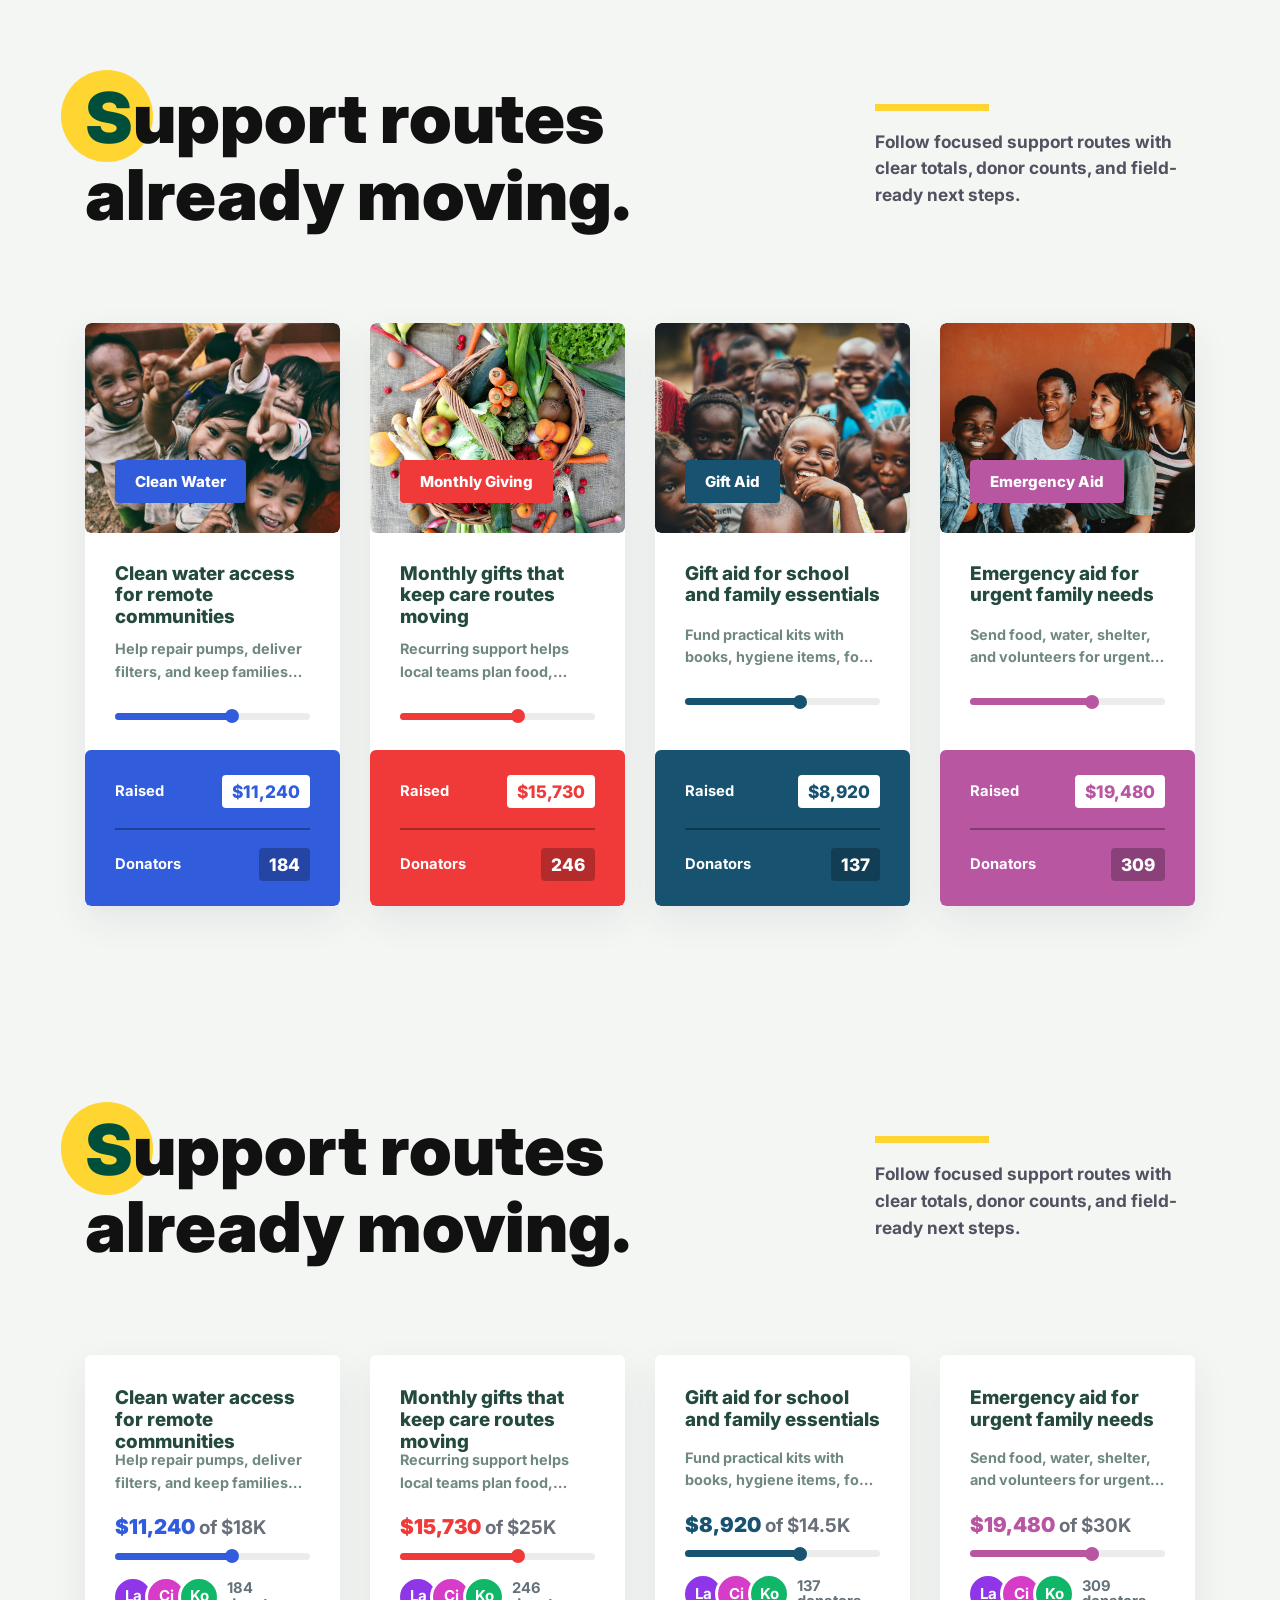
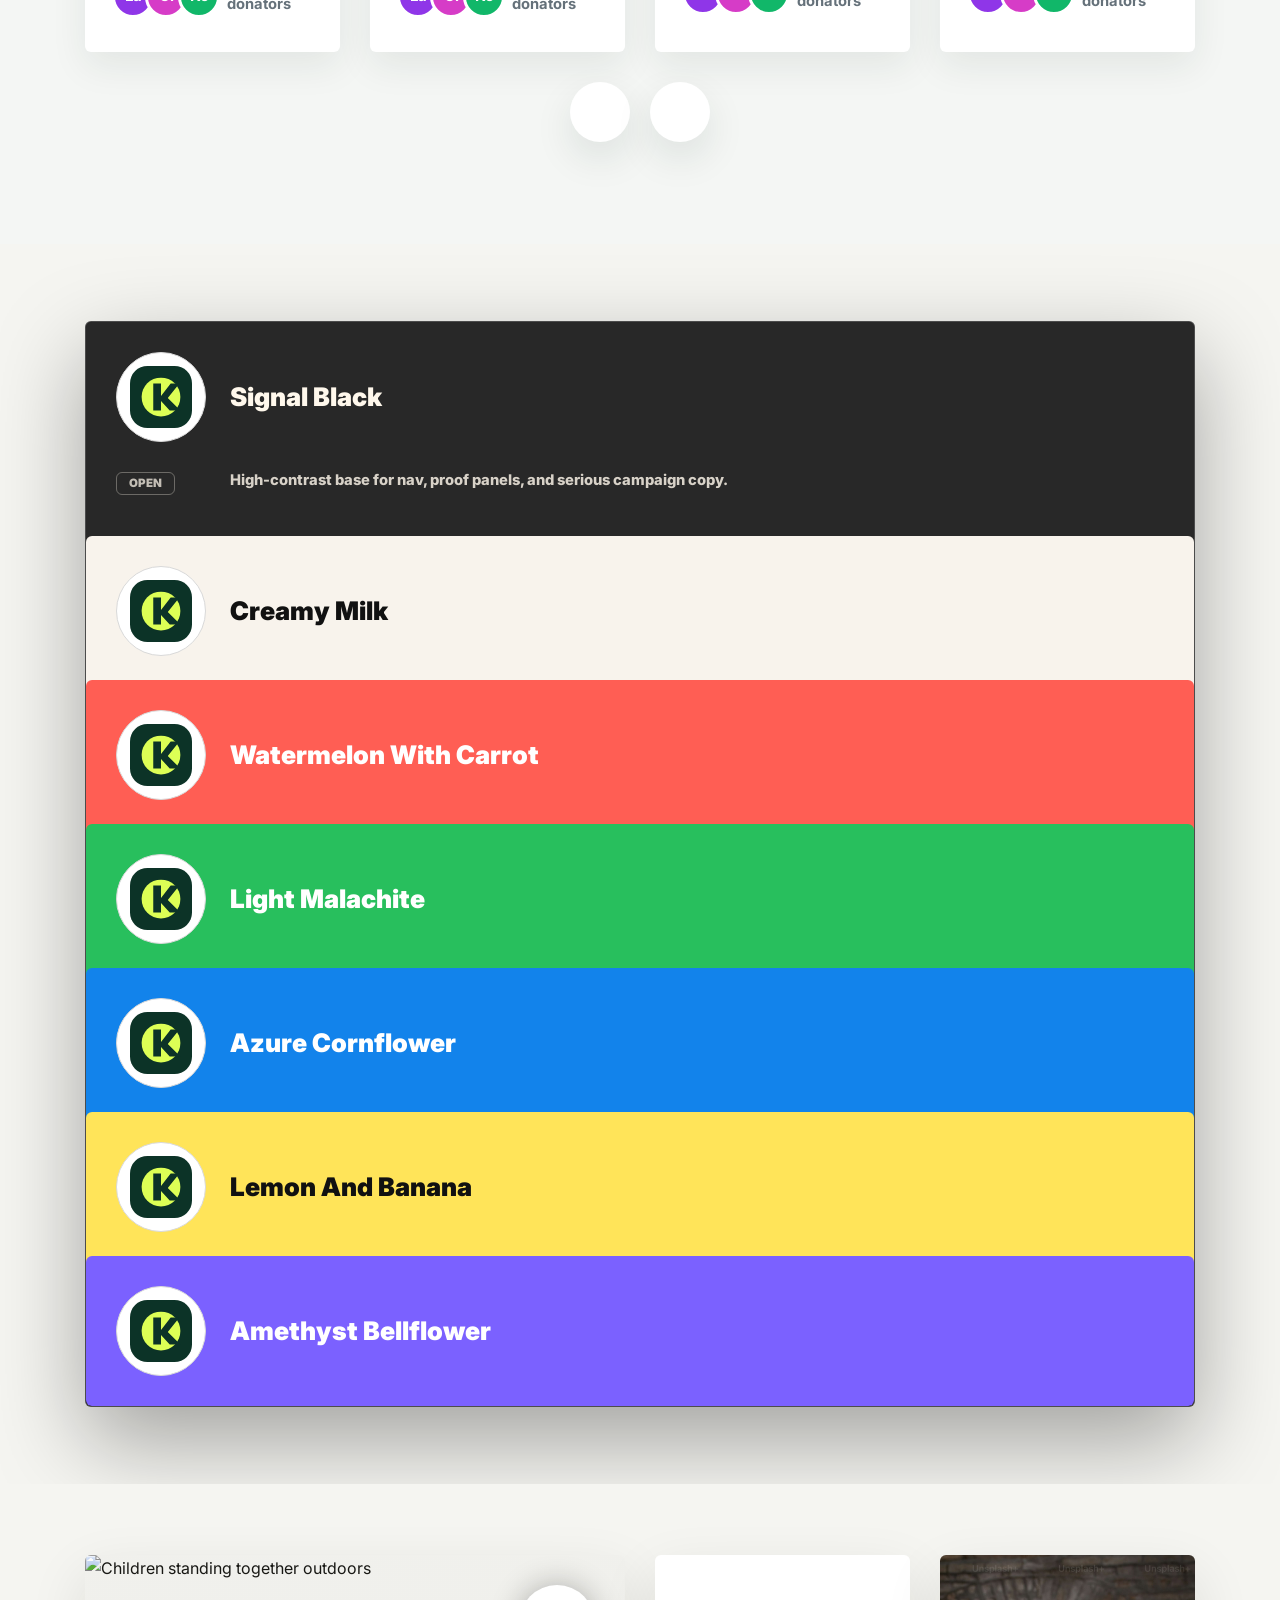
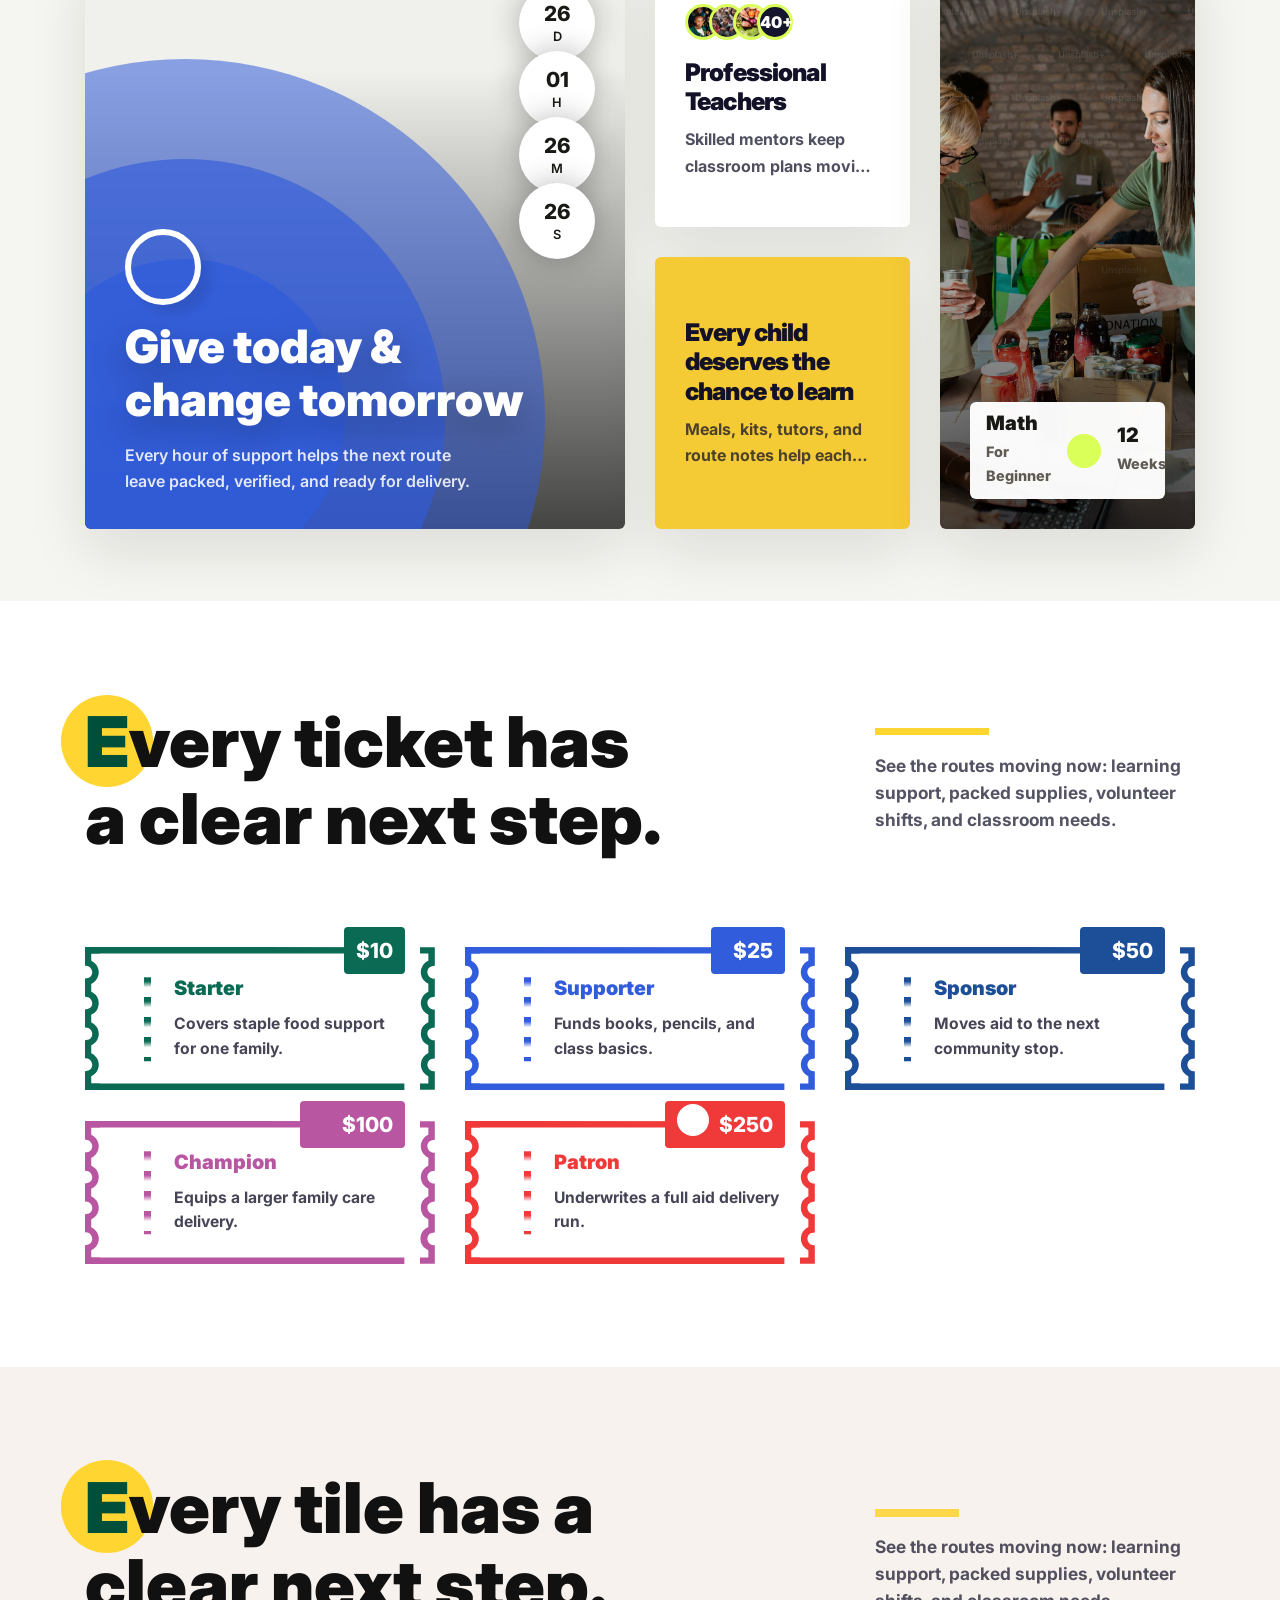
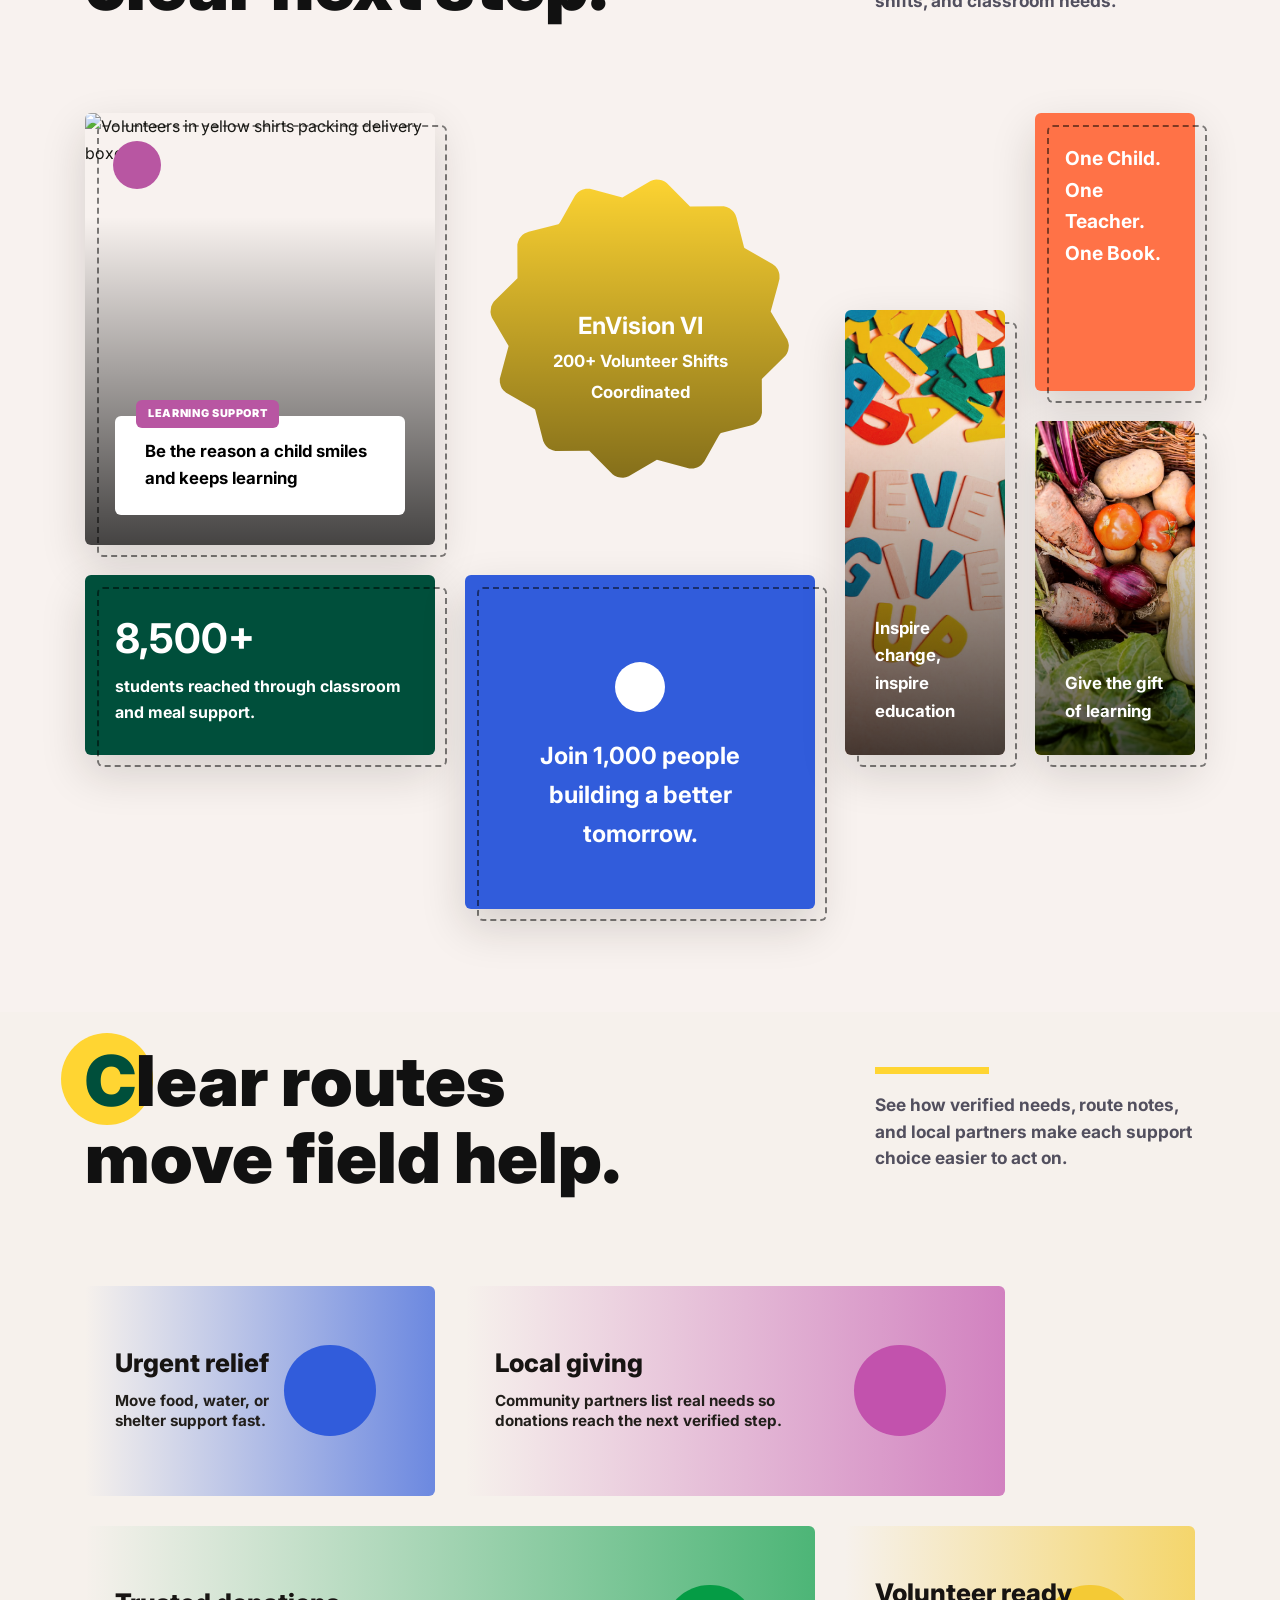
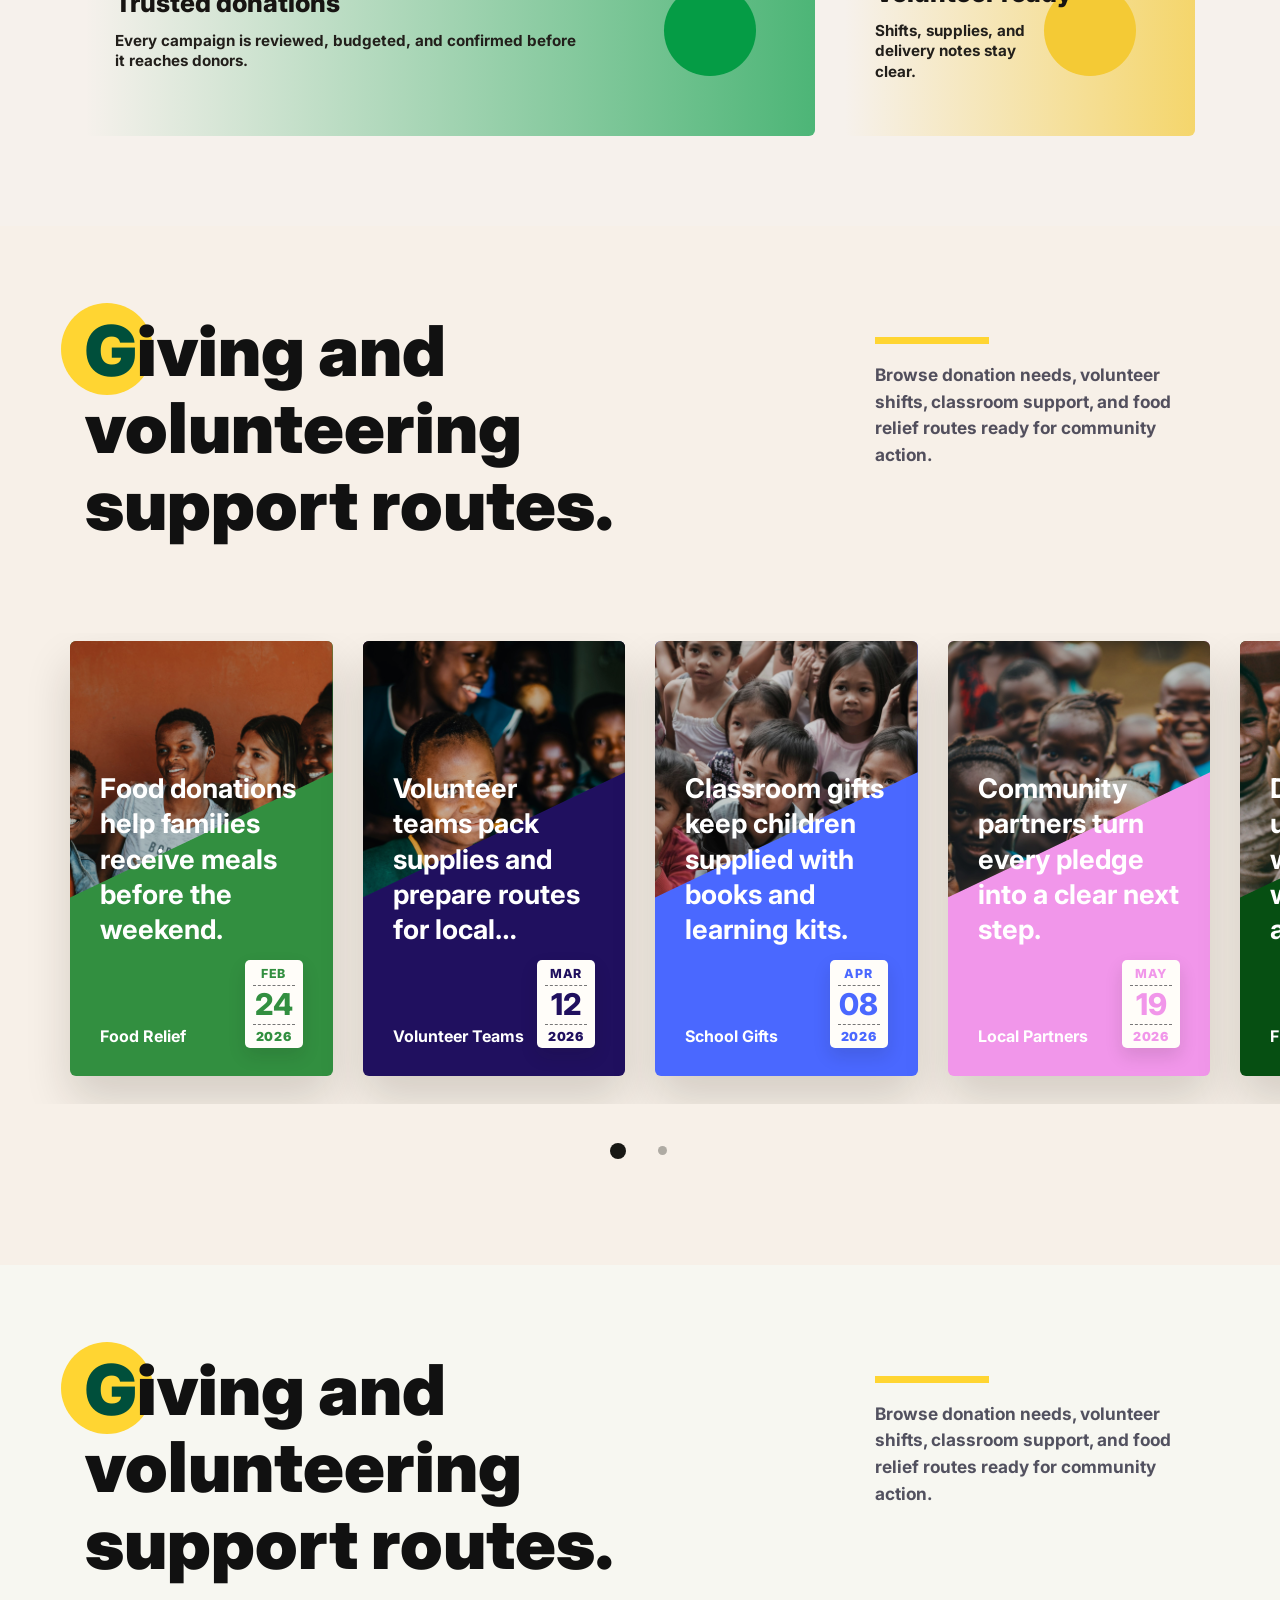
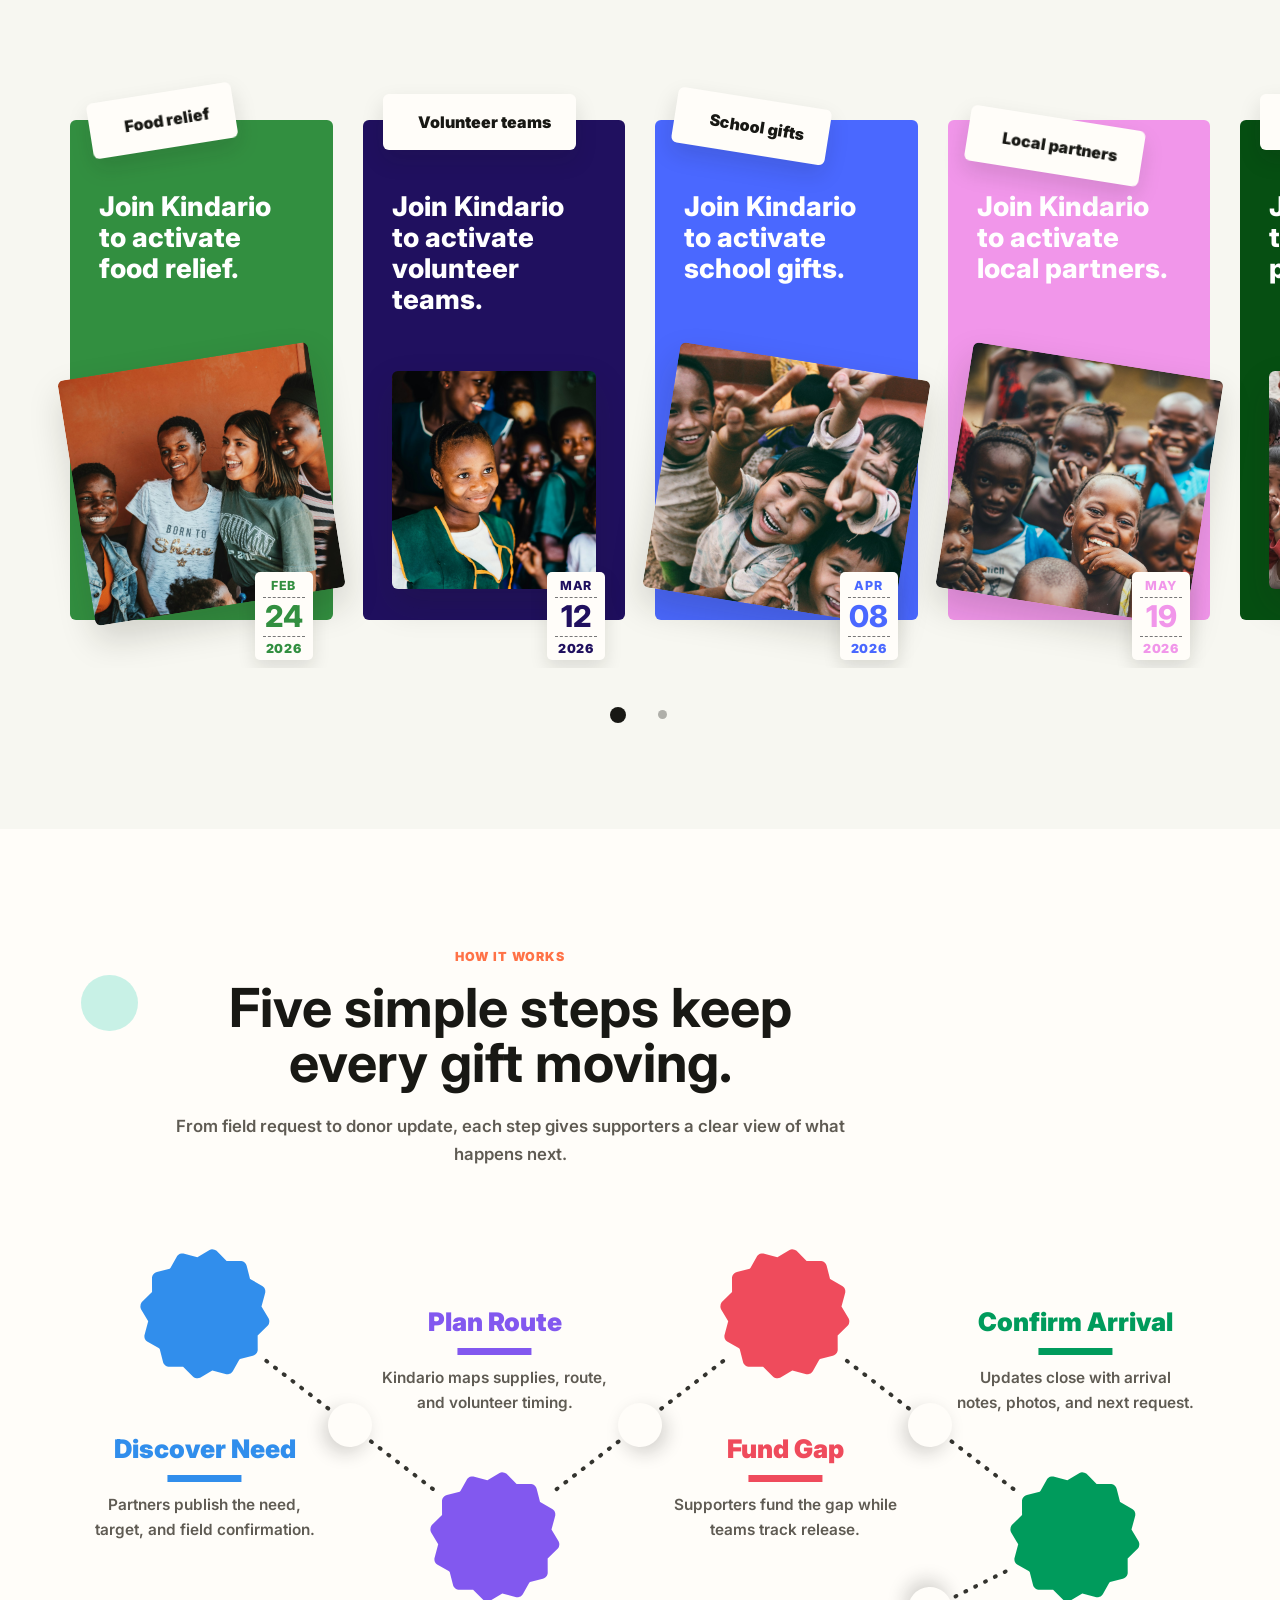
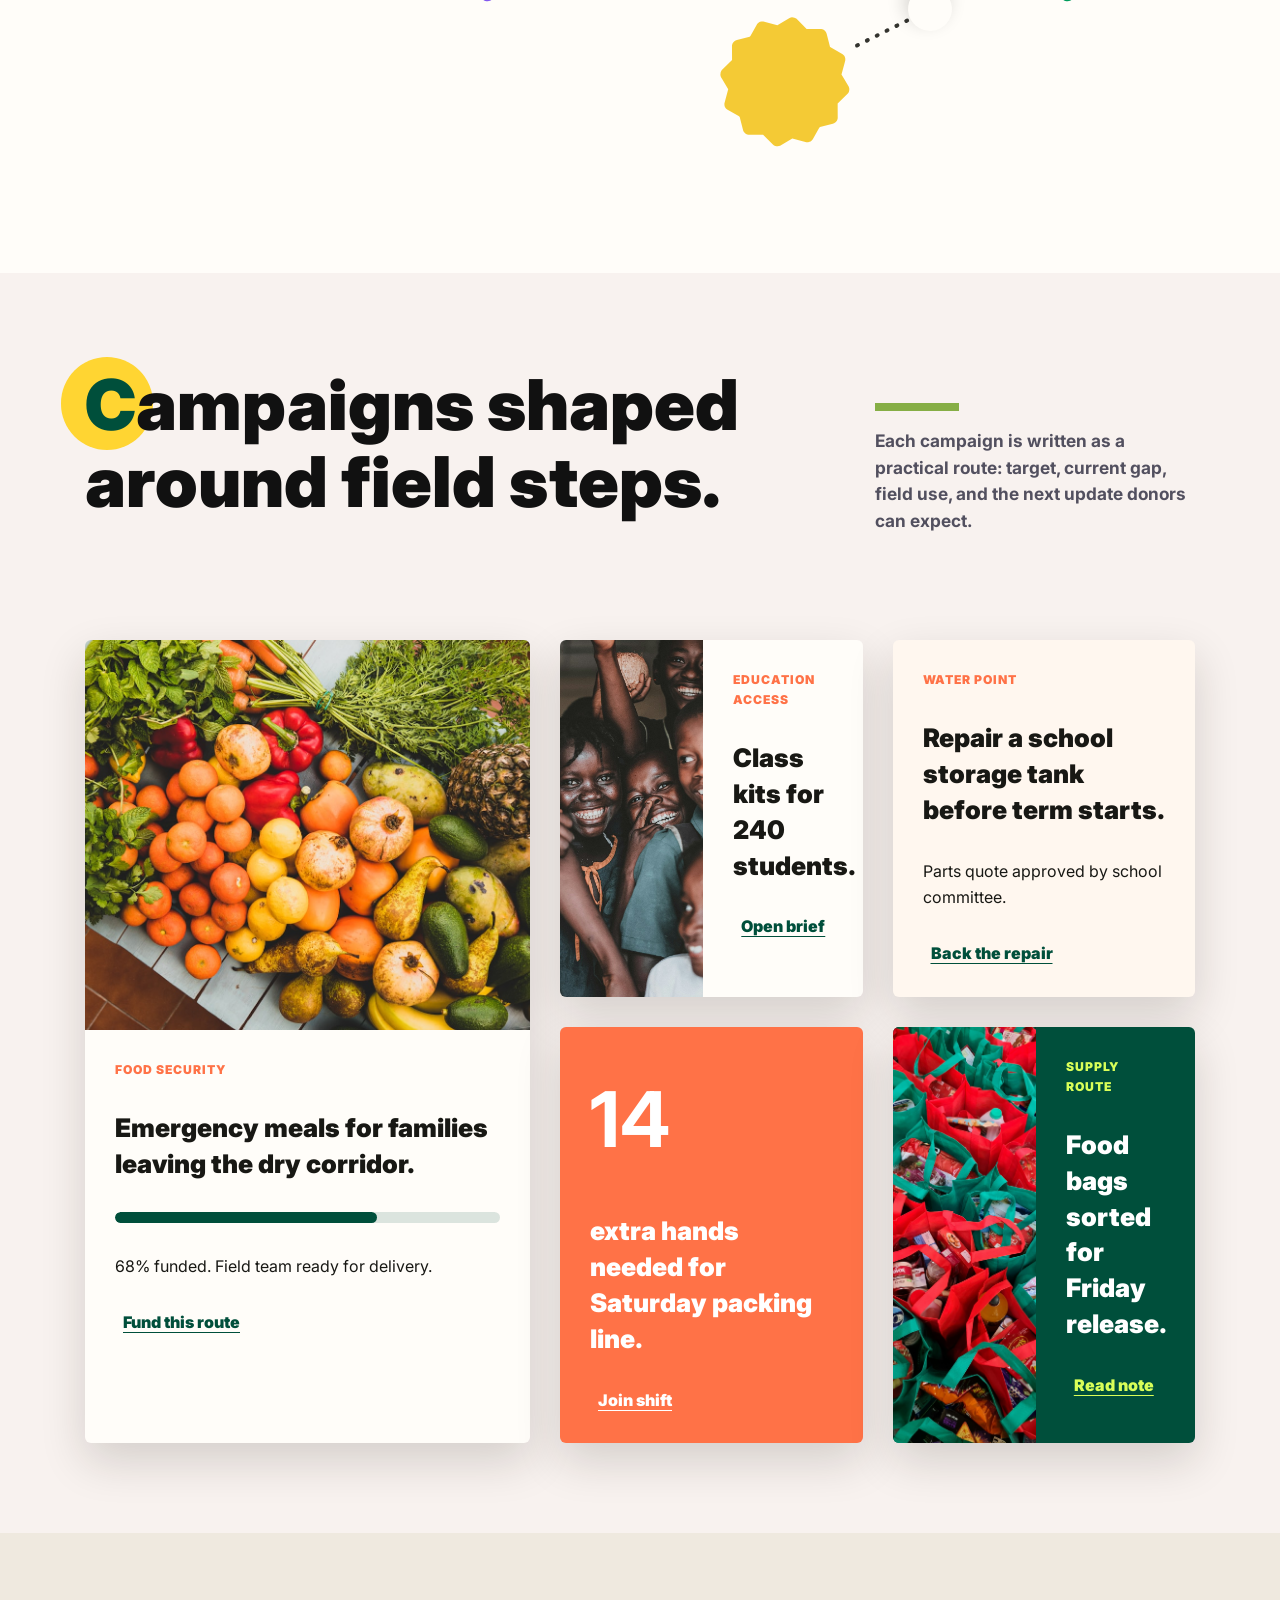
==== commit 13cdd4fe: "Polish campaign and category visuals" ====
--- a/template/index.html
+++ b/template/index.html
@@ -93,7 +93,7 @@
               <div class="hero-nav-shell">
                 <div class="hero-nav-inner container">
                   <a class="navbar-brand brand-lockup" href="#top" aria-label="Kindario home">
-                    <span class="brand-mark"><img src="https://cdn-icons-png.flaticon.com/512/11439/11439223.png" alt=""></span>
+                    <span class="brand-mark"><img src="assets/images/logo.png" alt=""></span>
                     <span>Kindario</span>
                   </a>
                   <button class="navbar-toggler" type="button" data-bs-toggle="collapse" data-bs-target="#primaryNav" aria-controls="primaryNav" aria-expanded="false" aria-label="Toggle navigation">
@@ -364,7 +364,7 @@
           <div class="course-routes-head split-section-head">
             <div class="split-section-title-wrap">
               <p class="section-label">Live support routes</p>
-              <h2 id="support-routes-title">Support routes already moving</h2>
+              <h2 id="support-routes-title" style="--title-first-letter-color: #ffffff;">Support routes already moving.</h2>
             </div>
             <p class="section-copy split-section-note">Follow focused support routes with clear totals, donor counts, and field-ready next steps.</p>
           </div>
@@ -482,7 +482,7 @@
           <div class="featured-category-head split-section-head">
             <div class="split-section-title-wrap">
               <p class="section-label">Category</p>
-              <h2>Featured support categories</h2>
+              <h2 style="--title-first-letter-color: #004F3B;">Featured support categories.</h2>
             </div>
             <p class="section-copy split-section-note">Explore the main ways Kindario routes support into practical field work, volunteer help, and verified community care.</p>
           </div>
@@ -558,7 +558,7 @@
         <div class="container">
           <div class="donation-campaigns-head text-center">
             <p class="donation-campaigns-kicker"><span aria-hidden="true"></span> We can do better</p>
-            <h2 id="donation-campaigns-title">We provide care &amp; love</h2>
+            <h2 id="donation-campaigns-title">We provide care &amp; love.</h2>
           </div>
           <div class="donation-campaigns-grid">
             <article class="donation-campaign-card donation-campaign-card-main donation-campaign-card-featured" style="--featured-card-bg: #315cdb;">
@@ -583,9 +583,10 @@
                 </div>
               </div>
             </article>
-            <article class="donation-campaign-card donation-campaign-card-main" data-donation-hover-target style="--featured-card-bg: #0C9144;">
+            <article class="donation-campaign-card donation-campaign-card-main donation-campaign-card-has-corner" data-donation-hover-target style="--featured-card-bg: #0C9144;">
               <a class="donation-campaign-media" href="#proof" aria-label="Support hunger relief worldwide">
                 <img src="assets/images/michael-ali-y9dxpbveFmU-unsplash.jpg" alt="Community members gathered in a local relief setting">
+                <span class="featured-corner-ribbon" aria-hidden="true"><i class="fa-solid fa-bolt"></i></span>
                 <span>Food</span>
               </a>
               <div class="donation-campaign-body">
@@ -654,7 +655,7 @@
           <div class="donation-route-cards-head split-section-head">
             <div class="split-section-title-wrap">
               <p class="donation-campaigns-kicker"><span aria-hidden="true"></span> Focused routes</p>
-              <h2 id="focused-route-cards-title">Support cards ready to move</h2>
+              <h2 id="focused-route-cards-title" style="--title-first-letter-color: #004F3B;">Support cards ready to move.</h2>
             </div>
             <p class="section-copy split-section-note">Track urgent routes with clear totals, compact progress, and field-ready support needs.</p>
           </div>
@@ -703,7 +704,7 @@
           <div class="donation-secondary-head split-section-head">
             <div class="split-section-title-wrap">
               <p class="donation-campaigns-kicker"><span aria-hidden="true"></span> More ways to help</p>
-              <h2 id="additional-campaigns-title">Support routes already moving</h2>
+              <h2 id="additional-campaigns-title" style="--title-first-letter-color: #004F3B;">Support routes already moving.</h2>
             </div>
             <p class="section-copy split-section-note">Follow focused support routes with clear totals, donor counts, and field-ready next steps.</p>
           </div>
@@ -780,7 +781,7 @@
           <div class="donation-secondary-head split-section-head">
             <div class="split-section-title-wrap">
               <p class="donation-campaigns-kicker"><span aria-hidden="true"></span> More ways to help</p>
-              <h2 id="additional-campaigns-title-copy">Support routes already moving</h2>
+              <h2 id="additional-campaigns-title-copy" style="--title-first-letter-color: #004F3B;">Support routes already moving.</h2>
             </div>
             <p class="section-copy split-section-note">Follow focused support routes with clear totals, donor counts, and field-ready next steps.</p>
           </div>
@@ -1046,7 +1047,7 @@
           <div class="ticket-board-head split-section-head">
             <div class="ticket-board-title-wrap split-section-title-wrap">
               <p class="section-label">Live support board</p>
-              <h2 id="ticket-board-title">Every ticket has a clear next step.</h2>
+              <h2 id="ticket-board-title" style="--title-first-letter-color: #004F3B;">Every ticket has a clear next step.</h2>
             </div>
             <p class="ticket-board-note split-section-note">See the routes moving now: learning support, packed supplies, volunteer shifts, and classroom needs.</p>
           </div>
@@ -1139,7 +1140,7 @@
           <div class="row align-items-end hero-highlights-intro split-section-head">
             <div class="col-lg-7 split-section-title-wrap">
               <p class="section-label">Live support board</p>
-              <h2 id="next-action-title">Every tile has a clear next step.</h2>
+              <h2 id="next-action-title" style="--title-first-letter-color: #004F3B;">Every tile has a clear next step.</h2>
             </div>
             <div class="col-lg-5">
               <p class="section-copy split-section-note">See the routes moving now: learning support, packed supplies, volunteer shifts, and classroom needs.</p>
@@ -1200,7 +1201,7 @@
           <div class="talent-grid-head split-section-head">
             <div class="split-section-title-wrap">
               <p class="section-label">Why support works</p>
-              <h2 id="talent-grid-title">Clear routes move field help.</h2>
+              <h2 id="talent-grid-title" style="--title-first-letter-color: #004F3B;">Clear routes move field help.</h2>
             </div>
             <p class="section-copy split-section-note">See how verified needs, route notes, and local partners make each support choice easier to act on.</p>
           </div>
@@ -1249,7 +1250,7 @@
         <div class="card-carousel-head container split-section-head">
           <div class="split-section-title-wrap">
             <p class="section-label">Charity action carousel</p>
-            <h2 id="route-carousel-title">Giving and volunteering support routes.</h2>
+            <h2 id="route-carousel-title" style="--title-first-letter-color: #004F3B;">Giving and volunteering support routes.</h2>
           </div>
           <p class="section-copy split-section-note">Browse donation needs, volunteer shifts, classroom support, and food relief routes ready for community action.</p>
         </div>
@@ -1294,7 +1295,7 @@
         <div class="card-carousel-head container split-section-head">
           <div class="split-section-title-wrap">
             <p class="section-label">Charity action carousel</p>
-            <h2 id="route-carousel-secondary-title">Giving and volunteering support routes.</h2>
+            <h2 id="route-carousel-secondary-title" style="--title-first-letter-color: #004F3B;">Giving and volunteering support routes.</h2>
           </div>
           <p class="section-copy split-section-note">Browse donation needs, volunteer shifts, classroom support, and food relief routes ready for community action.</p>
         </div>
@@ -1403,7 +1404,7 @@
           <div class="row align-items-end split-section-head">
             <div class="col-lg-7 split-section-title-wrap">
               <p class="section-label">Open field needs</p>
-              <h2>Campaigns shaped around field steps.</h2>
+              <h2 style="--title-first-letter-color: #004F3B;">Campaigns shaped around field steps.</h2>
             </div>
             <div class="col-lg-5">
               <p class="section-copy split-section-note">Each campaign is written as a practical route: target, current gap, field use, and the next update donors can expect.</p>
@@ -1515,7 +1516,7 @@
           <div class="row align-items-center">
             <div class="col-lg-5">
               <p class="section-label">Field notes</p>
-              <h2>Stories that make support routes visible.</h2>
+              <h2 style="--title-first-letter-color: #004F3B;">Stories that make support routes visible.</h2>
               <p class="section-copy">Kindario updates supporters with practical notes: what moved, where it moved, and what the local partner needs next.</p>
               <a class="btn btn-light btn-pill" href="#donate"><i class="fa-solid fa-envelope-open-text" aria-hidden="true"></i> Get field updates</a>
             </div>
@@ -1580,7 +1581,7 @@
             <div class="col-lg-6">
               <div class="donate-panel">
                 <p class="section-label">Ways to help</p>
-                <h2>Pick support field teams can use now.</h2>
+                <h2 style="--title-first-letter-color: #004F3B;">Pick support field teams can use now.</h2>
                 <div class="support-tabs" role="tablist" aria-label="Support options">
                   <button type="button" class="support-tab is-active" data-support="Donate"><i class="fa-solid fa-hand-holding-dollar" aria-hidden="true"></i> Donate</button>
                   <button type="button" class="support-tab" data-support="Volunteer"><i class="fa-solid fa-handshake-angle" aria-hidden="true"></i> Volunteer</button>
@@ -1622,7 +1623,7 @@
           <div class="row align-items-end split-section-head">
             <div class="col-lg-7 split-section-title-wrap">
               <p class="section-label">Volunteer dispatch</p>
-              <h2>Help moves faster with clear shifts.</h2>
+              <h2 style="--title-first-letter-color: #004F3B;">Help moves faster with clear shifts.</h2>
             </div>
             <div class="col-lg-5">
               <p class="section-copy split-section-note">Use this section for recruitment, packing days, local drives, route coordination, and partner introductions.</p>
@@ -1664,7 +1665,7 @@
             <div class="col-lg-7">
               <div class="faq-panel">
                 <p class="section-label">Questions</p>
-              <h2>Clear answers before people commit time or money.</h2>
+              <h2 style="--title-first-letter-color: #004F3B;">Clear answers before people commit time or money.</h2>
                 <details open>
                   <summary>How does Kindario decide which needs appear first?</summary>
                   <p>Needs are ranked by field urgency, partner readiness, budget clarity, and whether donor support can move the next step within a defined window.</p>
@@ -1762,7 +1763,7 @@
           </div>
           <div class="footer-cta-panel">
             <p class="section-label">Keep the next field route moving</p>
-            <h2>Give children practical help they can feel this week.</h2>
+            <h2 style="--title-first-letter-color: #004F3B;">Give children practical help they can feel this week.</h2>
             <form class="footer-donate-form">
               <label>
                 <span>Choose amount</span>
--- a/template/assets/css/style.css
+++ b/template/assets/css/style.css
@@ -183,9 +183,9 @@
 @media (min-width: 992px) {
   .brand-mark {
     display: grid;
-    flex: 0 0 50px;
-    width: 72px;
-    height: 72px;
+    flex: 0 0 76px;
+    width: 76px;
+    height: 76px;
     place-items: center;
   }
 
@@ -1037,6 +1037,18 @@
   align-items: center;
   min-width: 0;
 }
+.hero-impact-item:nth-child(2) {
+  --hero-impact-accent: #4264cb;
+}
+
+.hero-impact-item:nth-child(3) {
+  --hero-impact-accent: #8a3ec4;
+}
+
+.hero-impact-item:nth-child(4) {
+  --hero-impact-accent: #0C9144;
+}
+
 
 .hero-impact-item i {
   position: relative;
@@ -1046,7 +1058,7 @@
   justify-content: center;
   width: 76px;
   height: 76px;
-  color: #0C9144;
+  color: var(--hero-impact-accent, #0C9144);
   font-size: 28px;
   line-height: 0;
   transition: color 220ms ease;
@@ -1066,12 +1078,12 @@
   background: #fff;
   box-shadow: 10px 10px 10px rgba(24, 24, 20, 0.09);
   border: 5px solid transparent;
-  border-bottom: 5px solid #0C9144;
+  border-bottom: 5px solid var(--hero-impact-accent, #0C9144);
 }
 
 .hero-impact-item > div strong {
   display: block;
-  color: #0C9144;
+  color: var(--hero-impact-accent, #0C9144);
   font-size: clamp(1.56rem, 2vw, 2rem);
   font-weight: 900;
   line-height: 1;
@@ -1647,6 +1659,10 @@
   min-height: 574px;
 }
 
+.course-feature-wide .course-feature-waves {
+  z-index: 2;
+}
+
 .course-feature-waves {
   position: absolute;
   inset: 0;
@@ -1845,6 +1861,14 @@
   position: absolute;
   inset: 0;
   background: linear-gradient(180deg, rgba(0, 0, 0, 0.02) 20%, rgba(0, 0, 0, 0.72) 100%);
+}
+.course-feature-wide::after {
+  content: "";
+  position: absolute;
+  inset: 0;
+  z-index: 1;
+  background: linear-gradient(180deg, rgba(0, 0, 0, 0.02) 20%, rgba(0, 0, 0, 0.72) 100%);
+  pointer-events: none;
 }
 
 .course-feature-photo > img {
@@ -5661,6 +5685,19 @@
   background: #fff;
   color: var(--category-color, var(--green));
 }
+.featured-category-grid .col:nth-child(7) .featured-category-card {
+  color: #222;
+}
+
+.featured-category-grid .col:nth-child(7) .featured-category-card .featured-category-icon {
+  border-bottom-color: #222 !important;
+  color: #222;
+}
+
+.featured-category-grid .col:nth-child(7) .featured-category-card .card-text {
+  background: #222;
+  color: var(--category-color, #F4CA35);
+}
 
 .featured-category-card:hover {
   transform: translateY(-6px);
@@ -5692,6 +5729,11 @@
   font-size: 1.05rem;
   font-weight: 700;
   line-height: 1.2;
+}
+.featured-category-grid .col:nth-child(2) .featured-category-card .card-title,
+.featured-category-grid .col:nth-child(4) .featured-category-card .card-title,
+.featured-category-grid .col:nth-child(6) .featured-category-card .card-title {
+  color: #222;
 }
 
 .featured-category-card .card-text {
@@ -7592,7 +7634,7 @@
   border-radius: 50%;
   color: #ffffff;
   font-size: 0.94rem;
-  font-weight: 600;
+  font-weight: 700;
   letter-spacing: 0;
   text-transform: capitalize;
 }
@@ -7667,7 +7709,8 @@
   background: linear-gradient(180deg, rgba(0, 0, 0, 0.04) 28%, rgba(0, 0, 0, 0.5) 100%);
   pointer-events: none;
 }
-.donation-campaigns-grid > .donation-campaign-card-featured .featured-corner-ribbon {
+.donation-campaigns-grid > .donation-campaign-card-featured .featured-corner-ribbon,
+.donation-campaigns-grid > .donation-campaign-card-has-corner .featured-corner-ribbon {
   position: absolute;
   top: 0;
   left: -1px;
@@ -7679,7 +7722,8 @@
   clip-path: polygon(0 0, 100% 0, 0 100%);
 }
 
-.donation-campaigns-grid > .donation-campaign-card-featured .featured-corner-ribbon i {
+.donation-campaigns-grid > .donation-campaign-card-featured .featured-corner-ribbon i,
+.donation-campaigns-grid > .donation-campaign-card-has-corner .featured-corner-ribbon i {
   position: absolute;
   top: 25px;
   left: 30px;
@@ -7692,6 +7736,9 @@
   height: 36px;
   line-height: 37px;
   border-radius: 60px;
+}
+.donation-campaigns-grid > .donation-campaign-card-has-corner .featured-corner-ribbon i {
+  font-size: 17.4px;
 }
 
 .donation-campaigns-grid > .donation-campaign-card-featured .donation-campaign-media h3 {
@@ -7872,7 +7919,7 @@
   border-radius: 50%;
   background: var(--featured-card-bg);
   color: #fff;
-  font-size: 15px;
+  font-size: 17.4px;
   line-height: 1;
   padding: 0;
   transform: translate(-50%, -50%) translate(52px, -52px);
@@ -8487,6 +8534,19 @@
   height: 7px;
   background: #ffd532;
 }
+.course-routes-head h2::before,
+.course-routes-head .split-section-note::before {
+  background: #5074e0;
+}
+.split-section-head:not(.text-center) h2::first-letter,
+.stories-section h2::first-letter,
+.donate-panel h2::first-letter,
+.faq-panel h2::first-letter,
+.footer-cta h2::first-letter {
+  color: var(--title-first-letter-color, inherit);
+}
+
+
 
 @media (max-width: 991.98px) {
   .split-section-head {
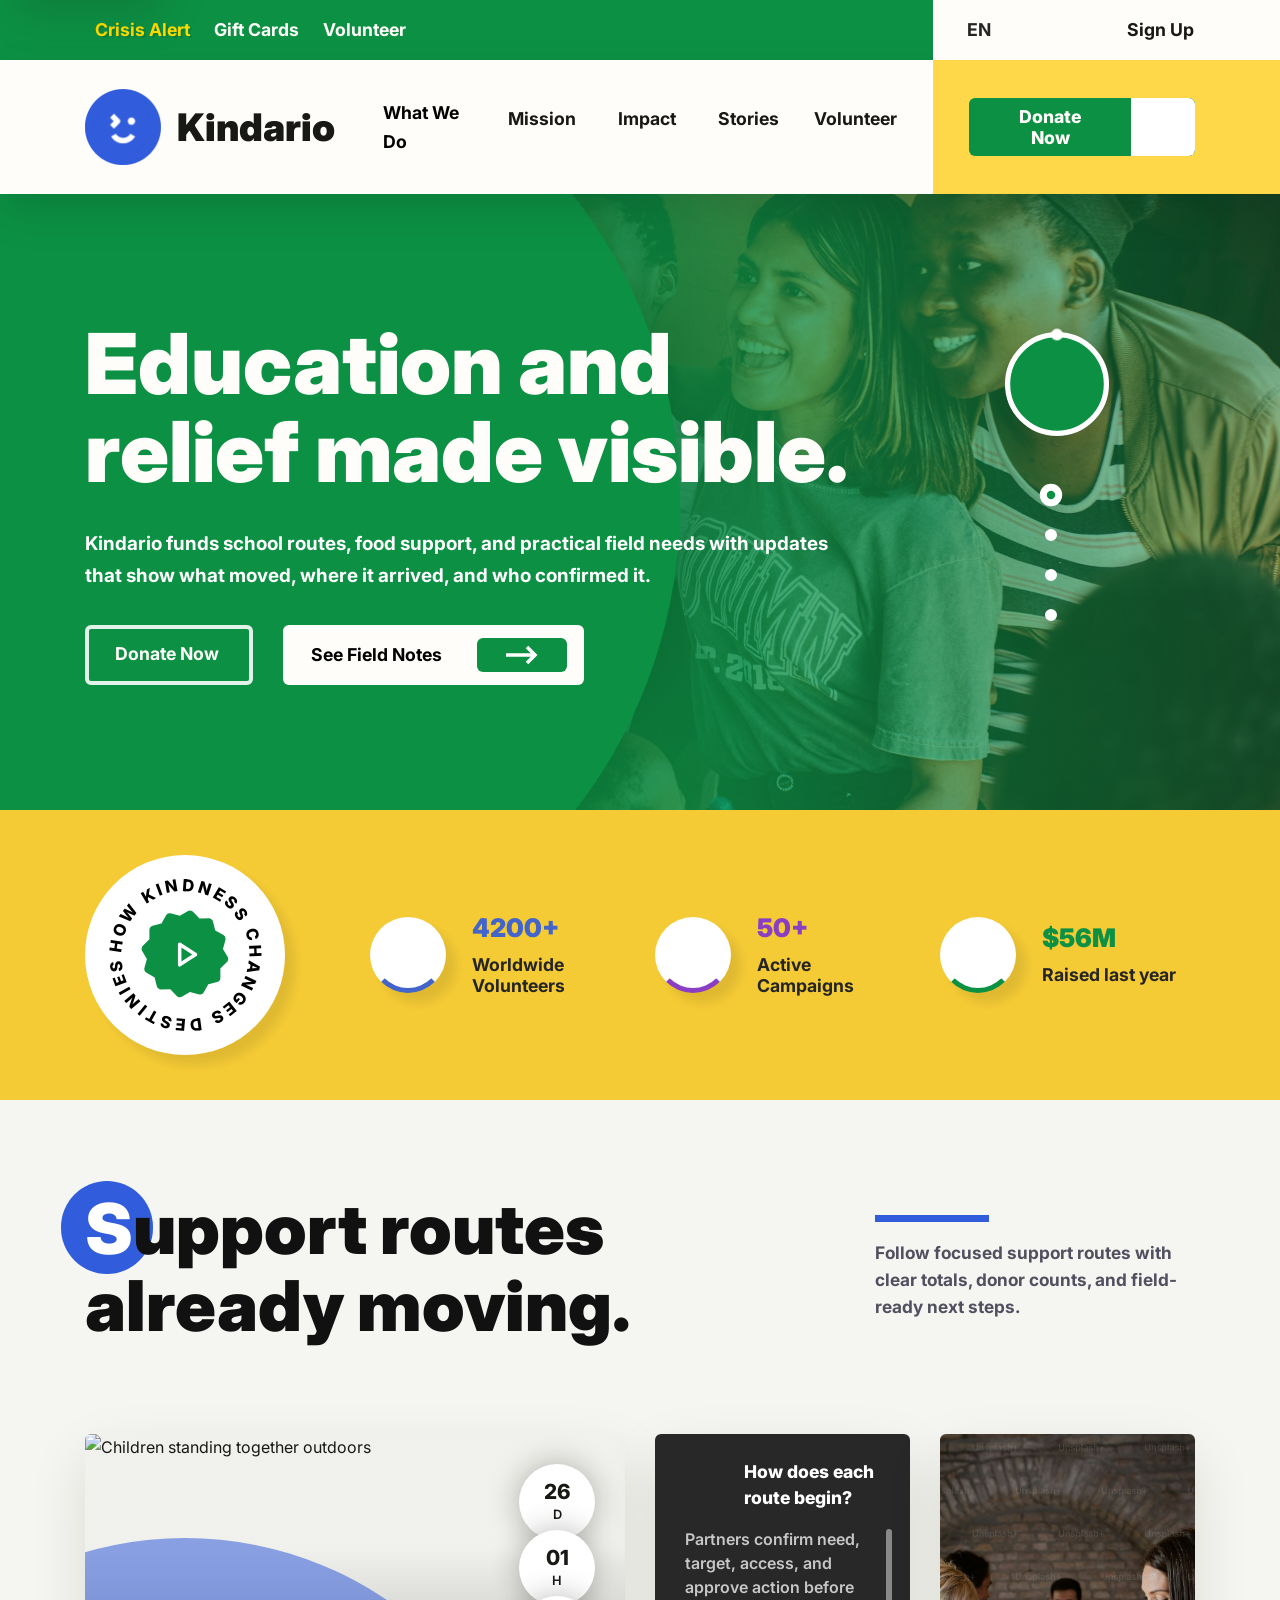
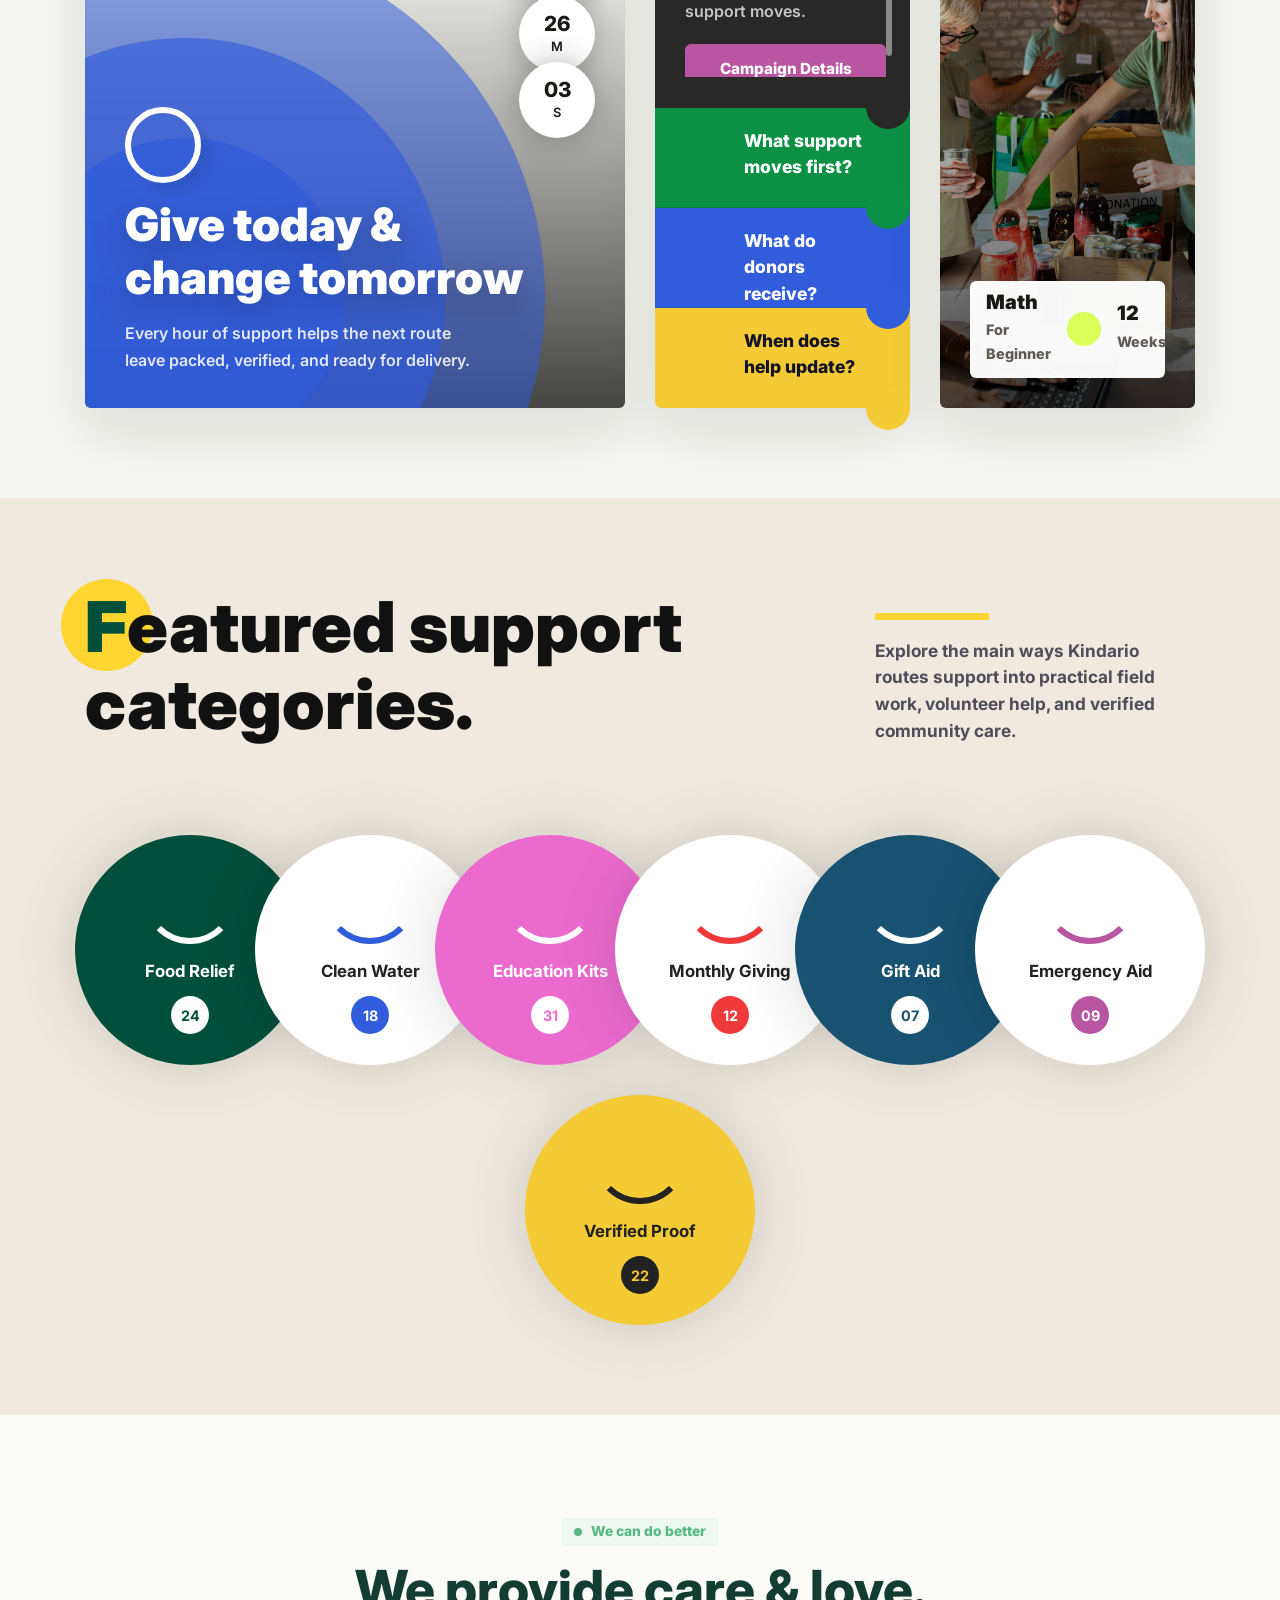
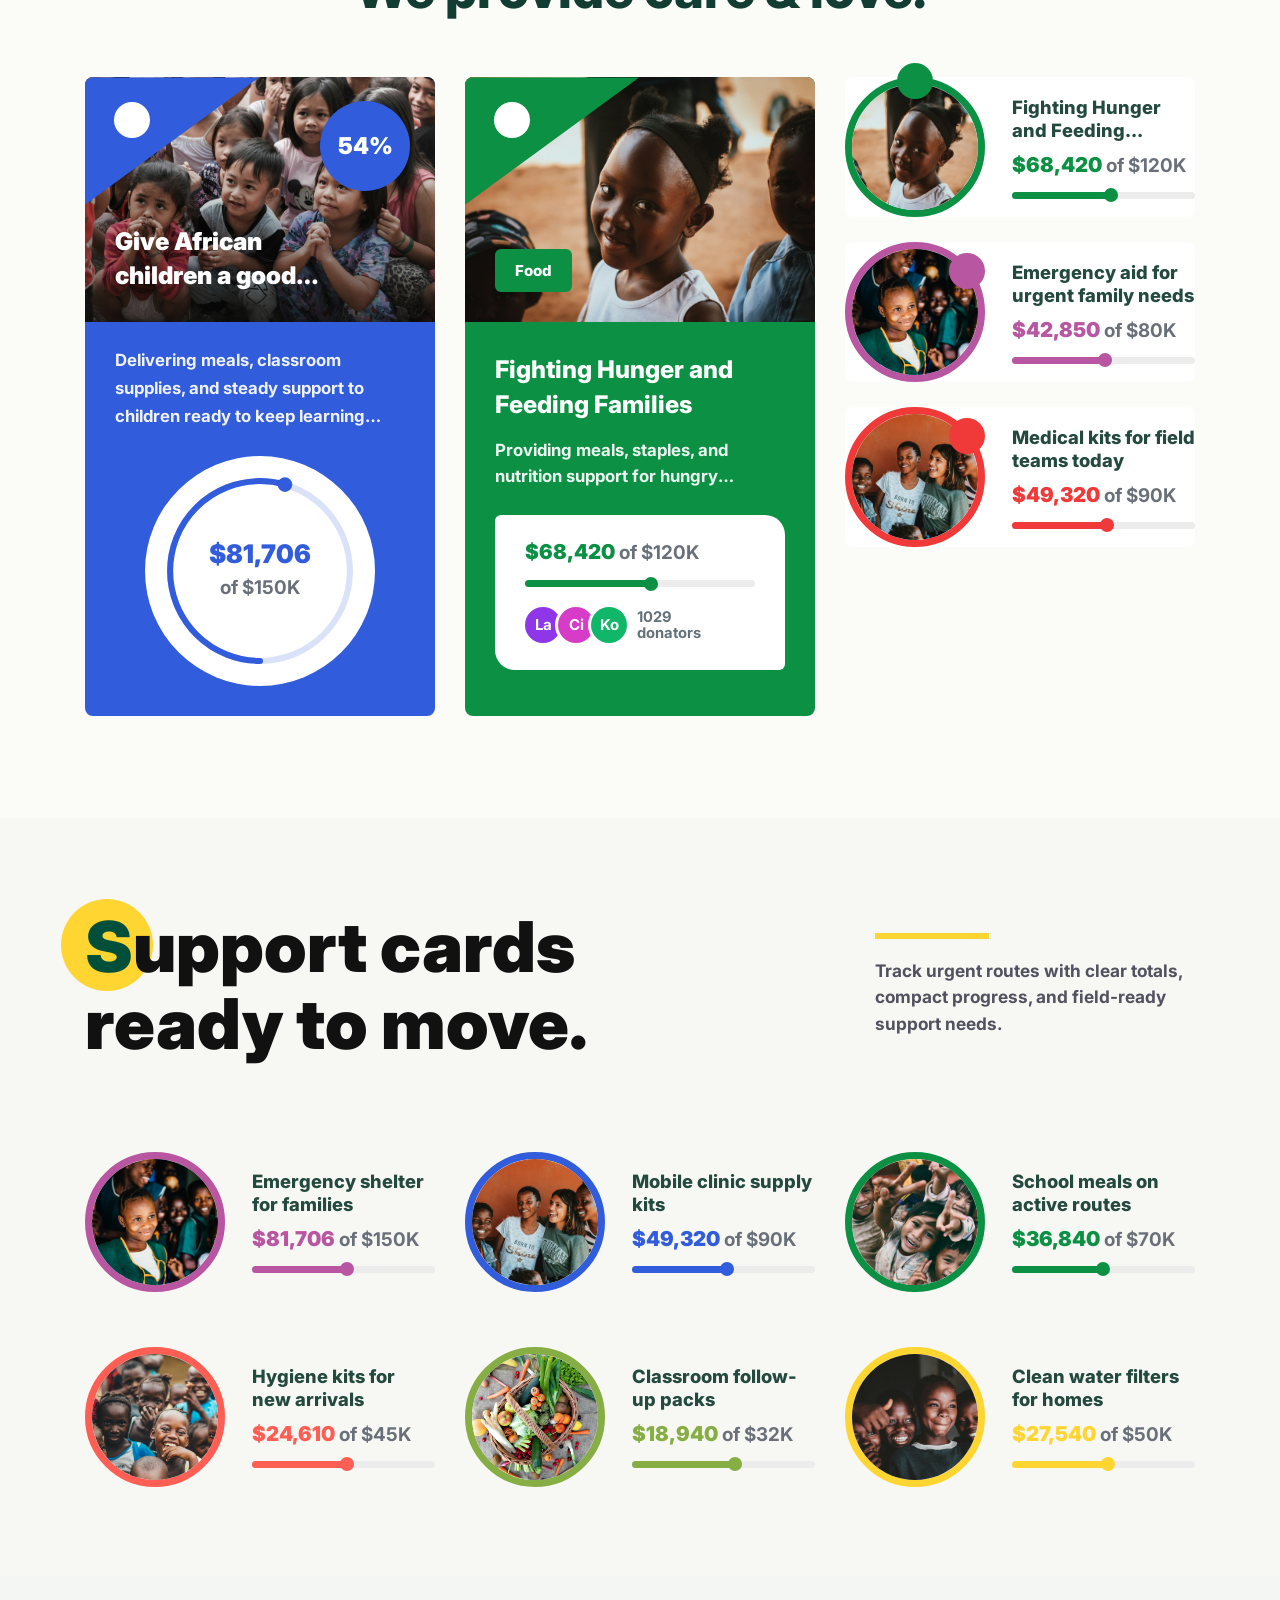
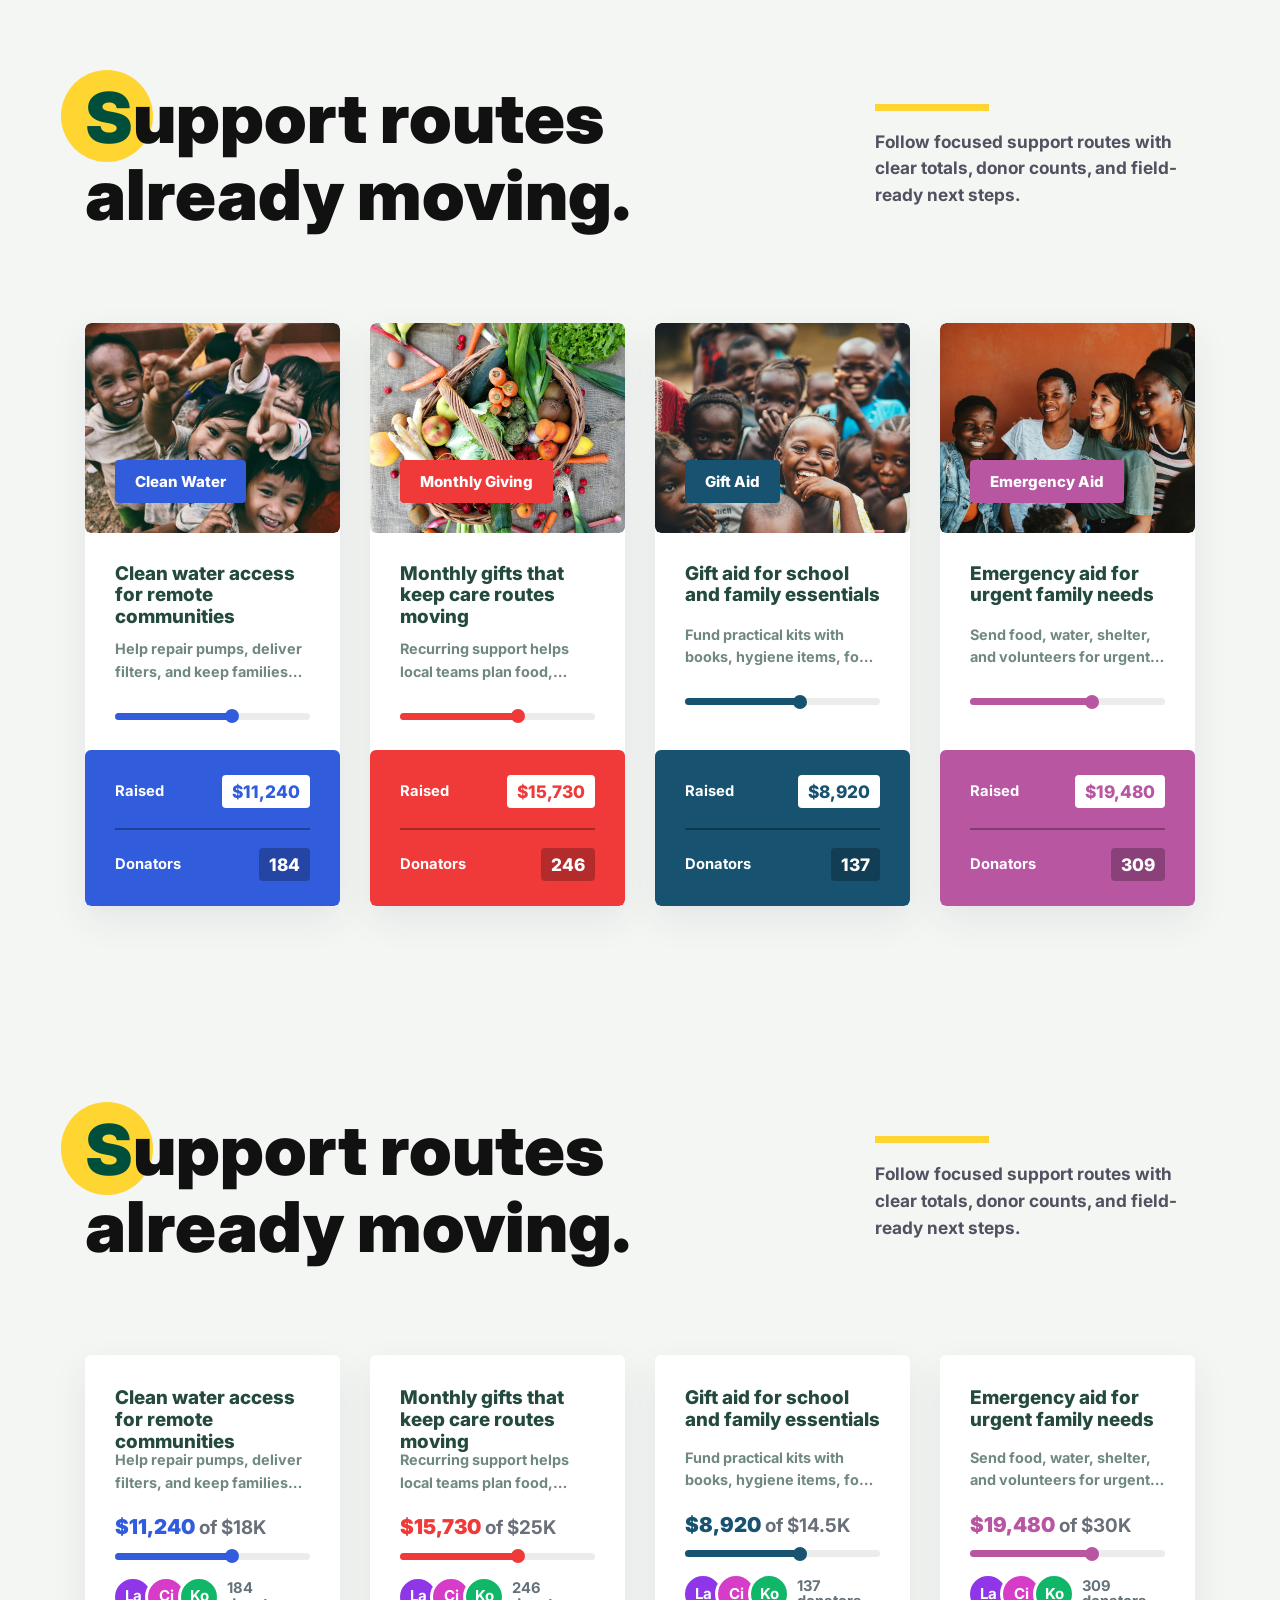
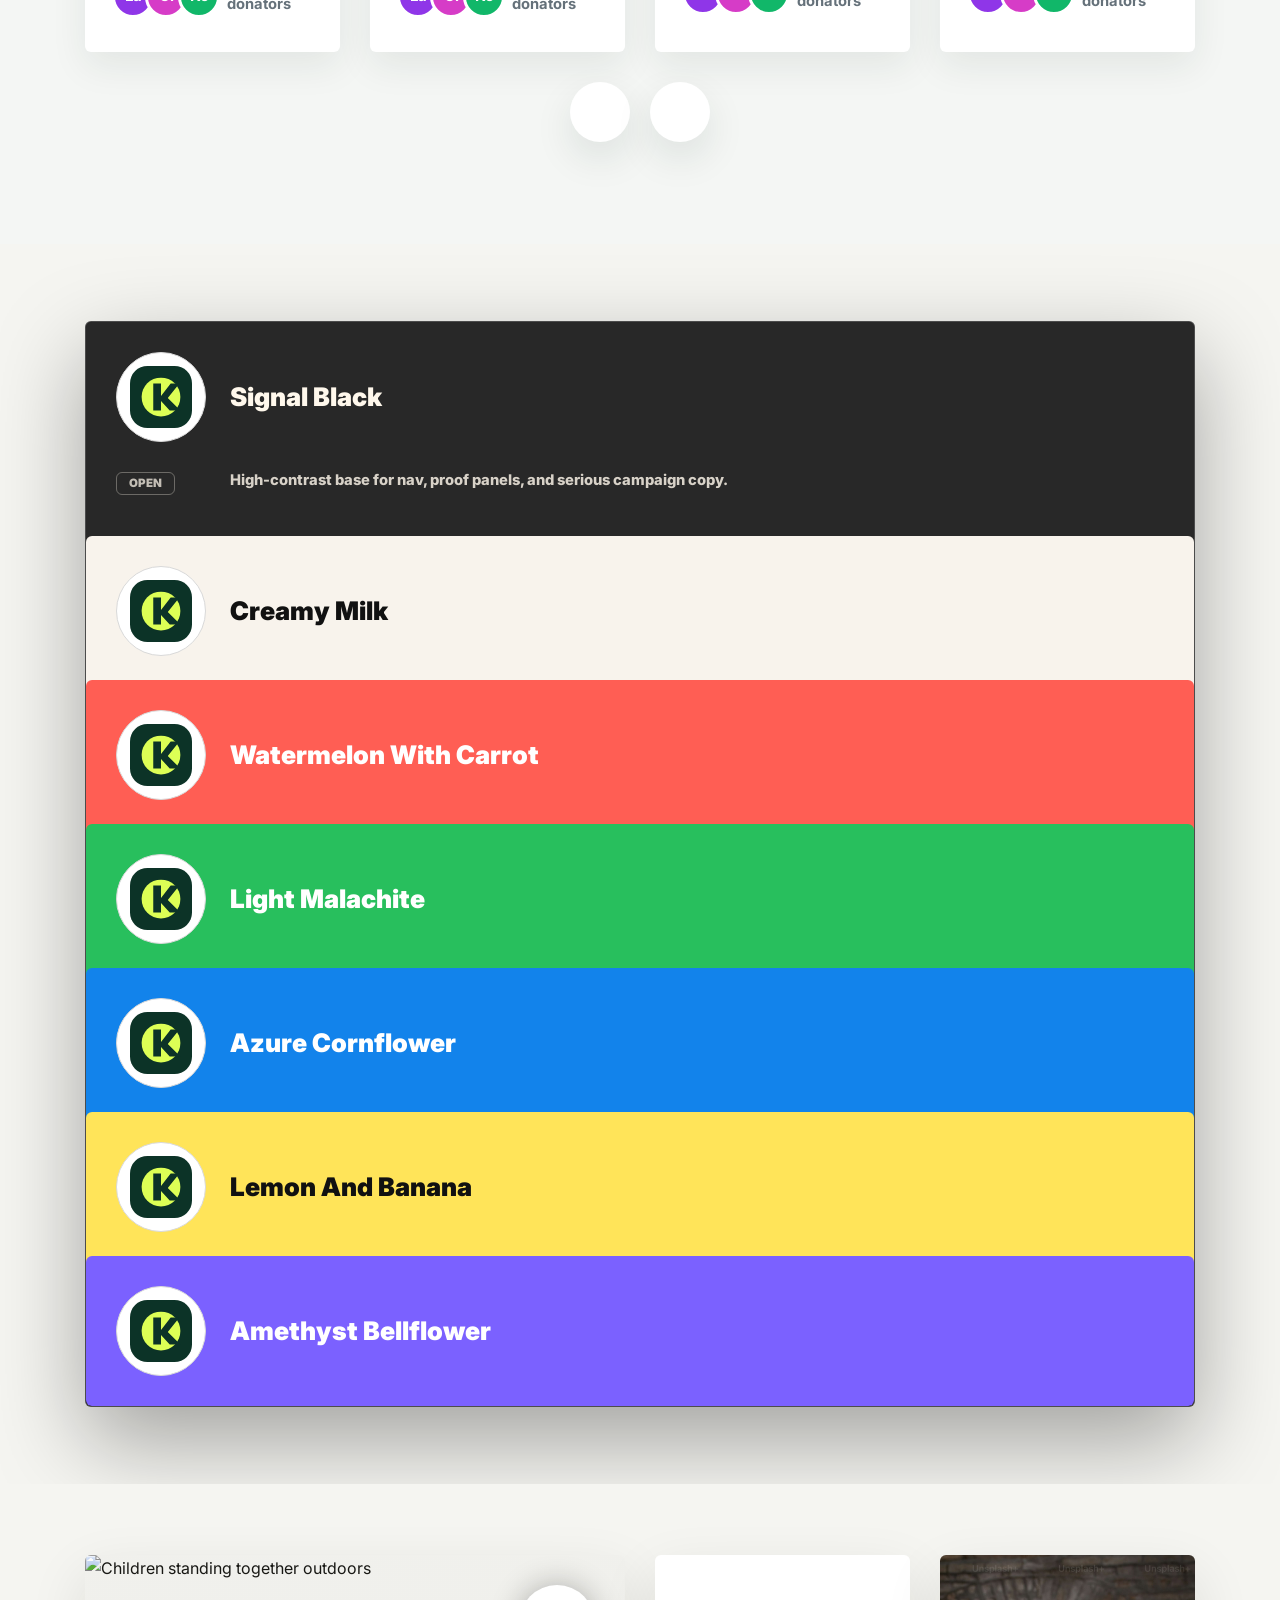
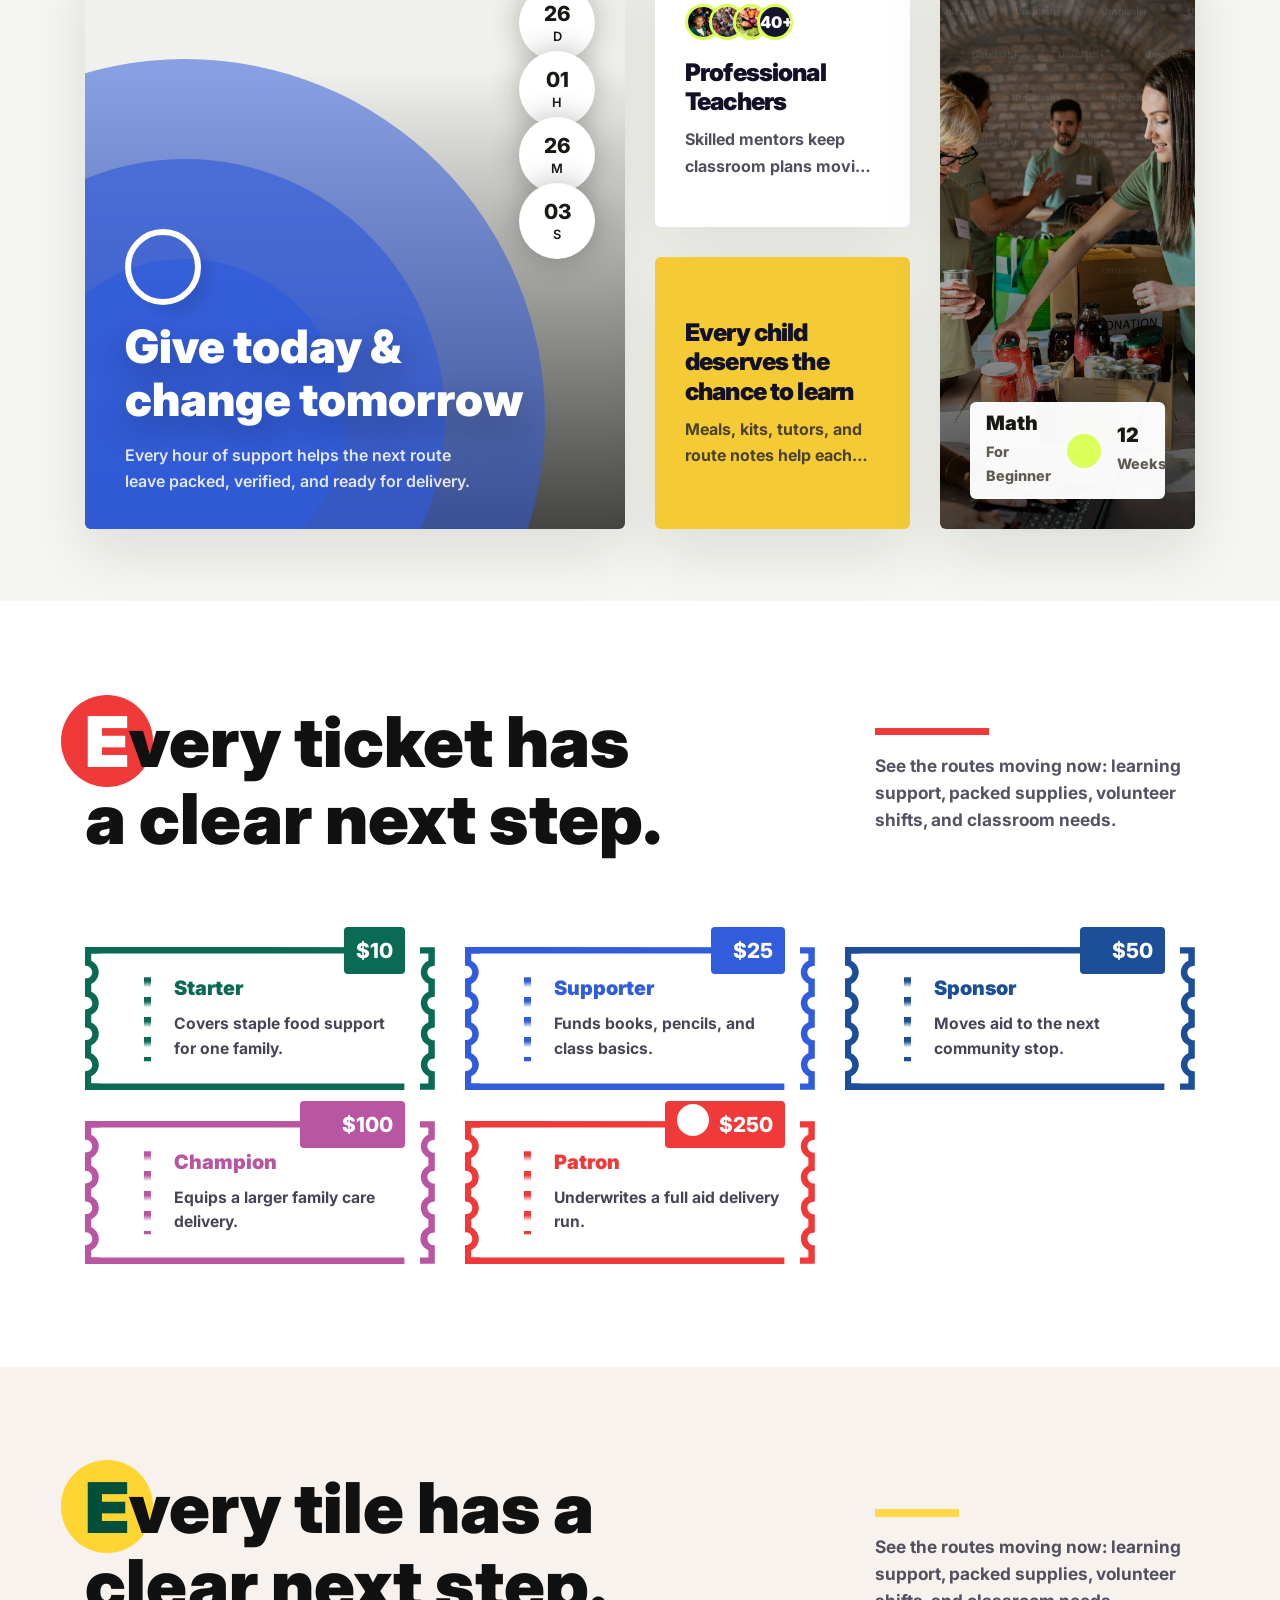
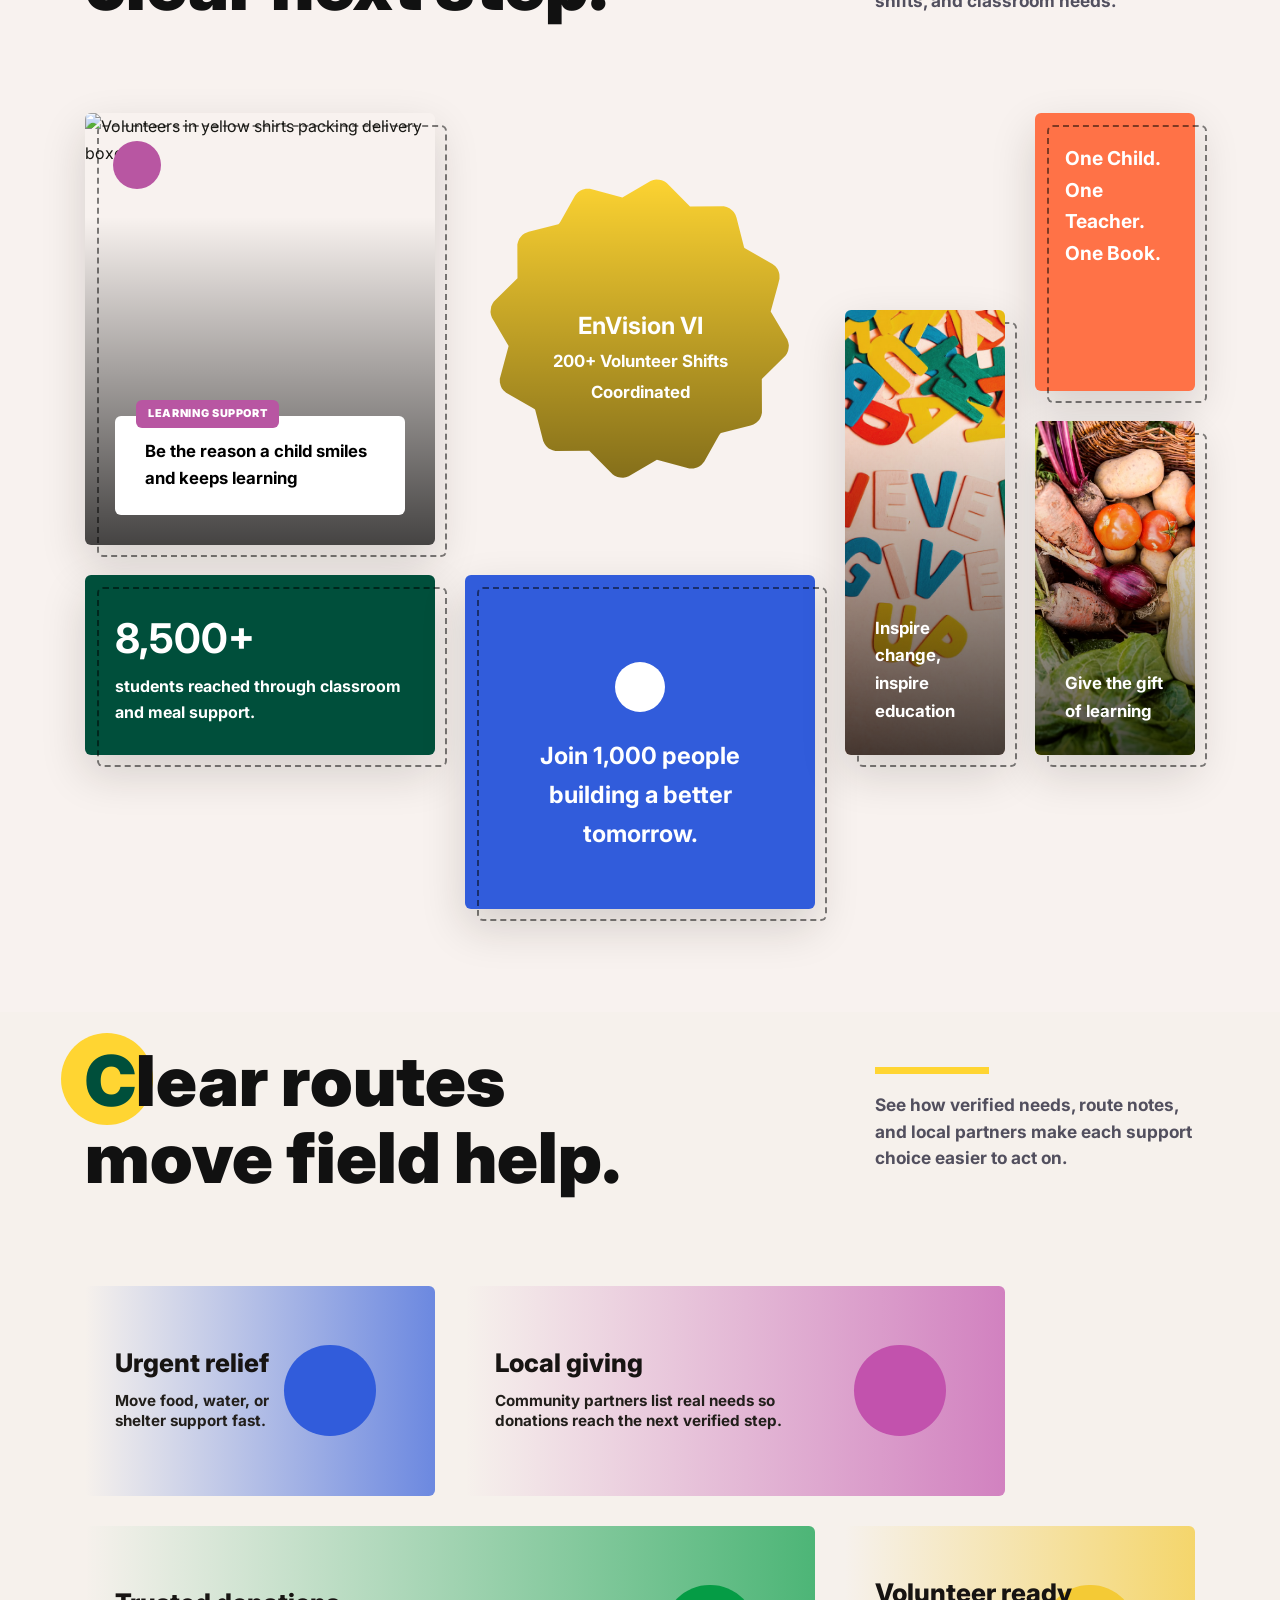
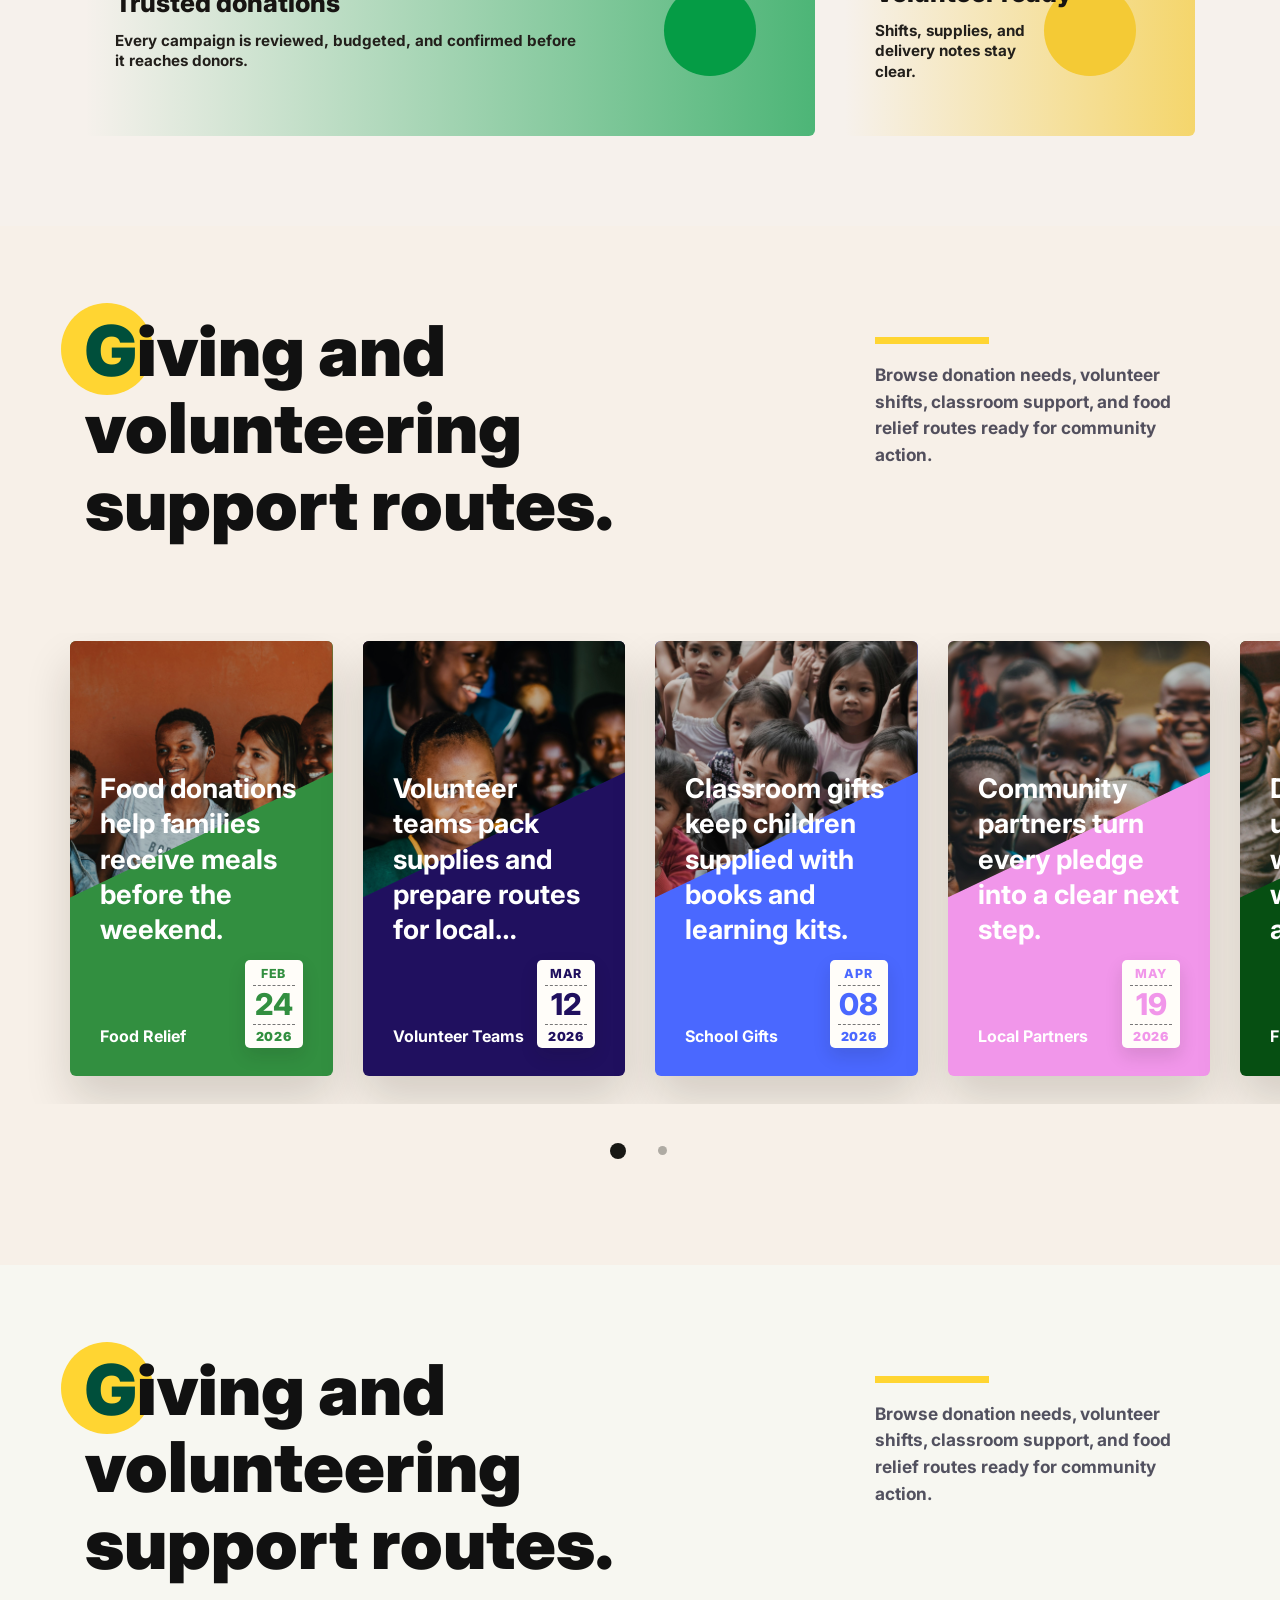
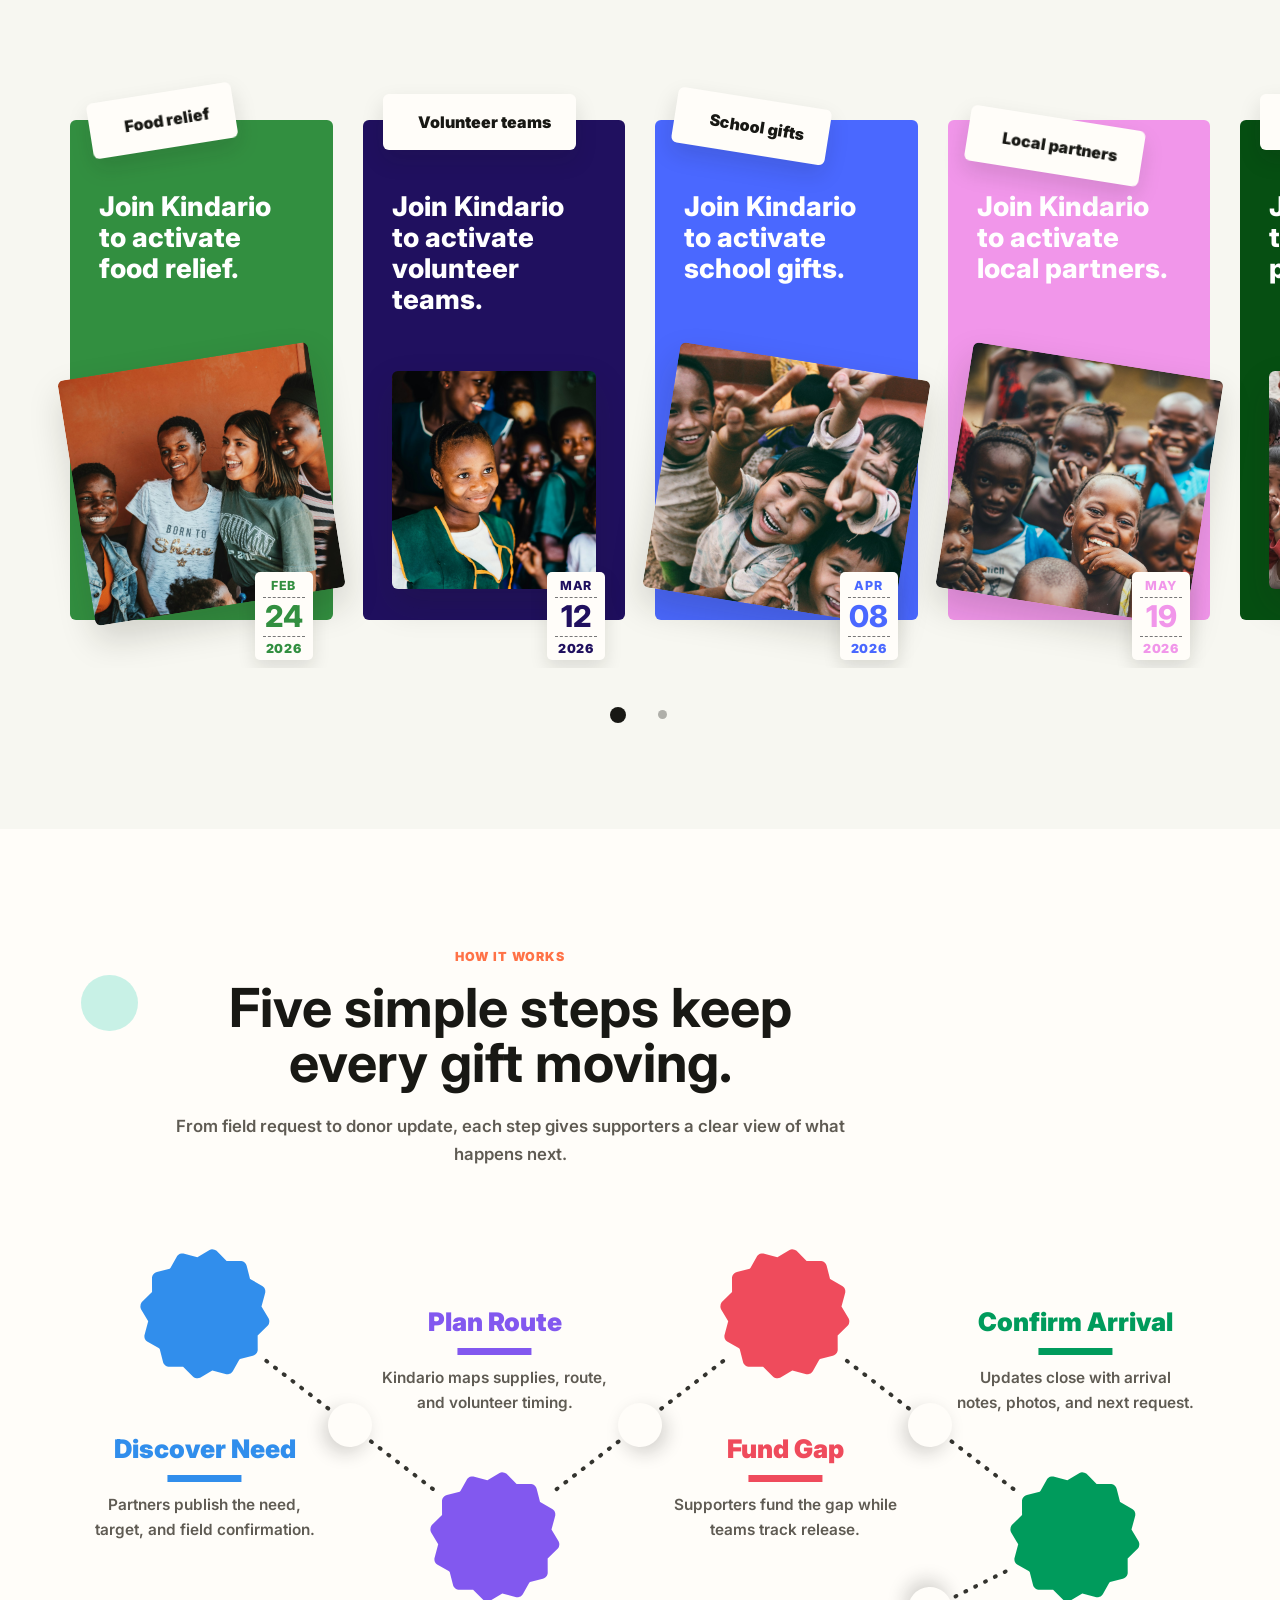
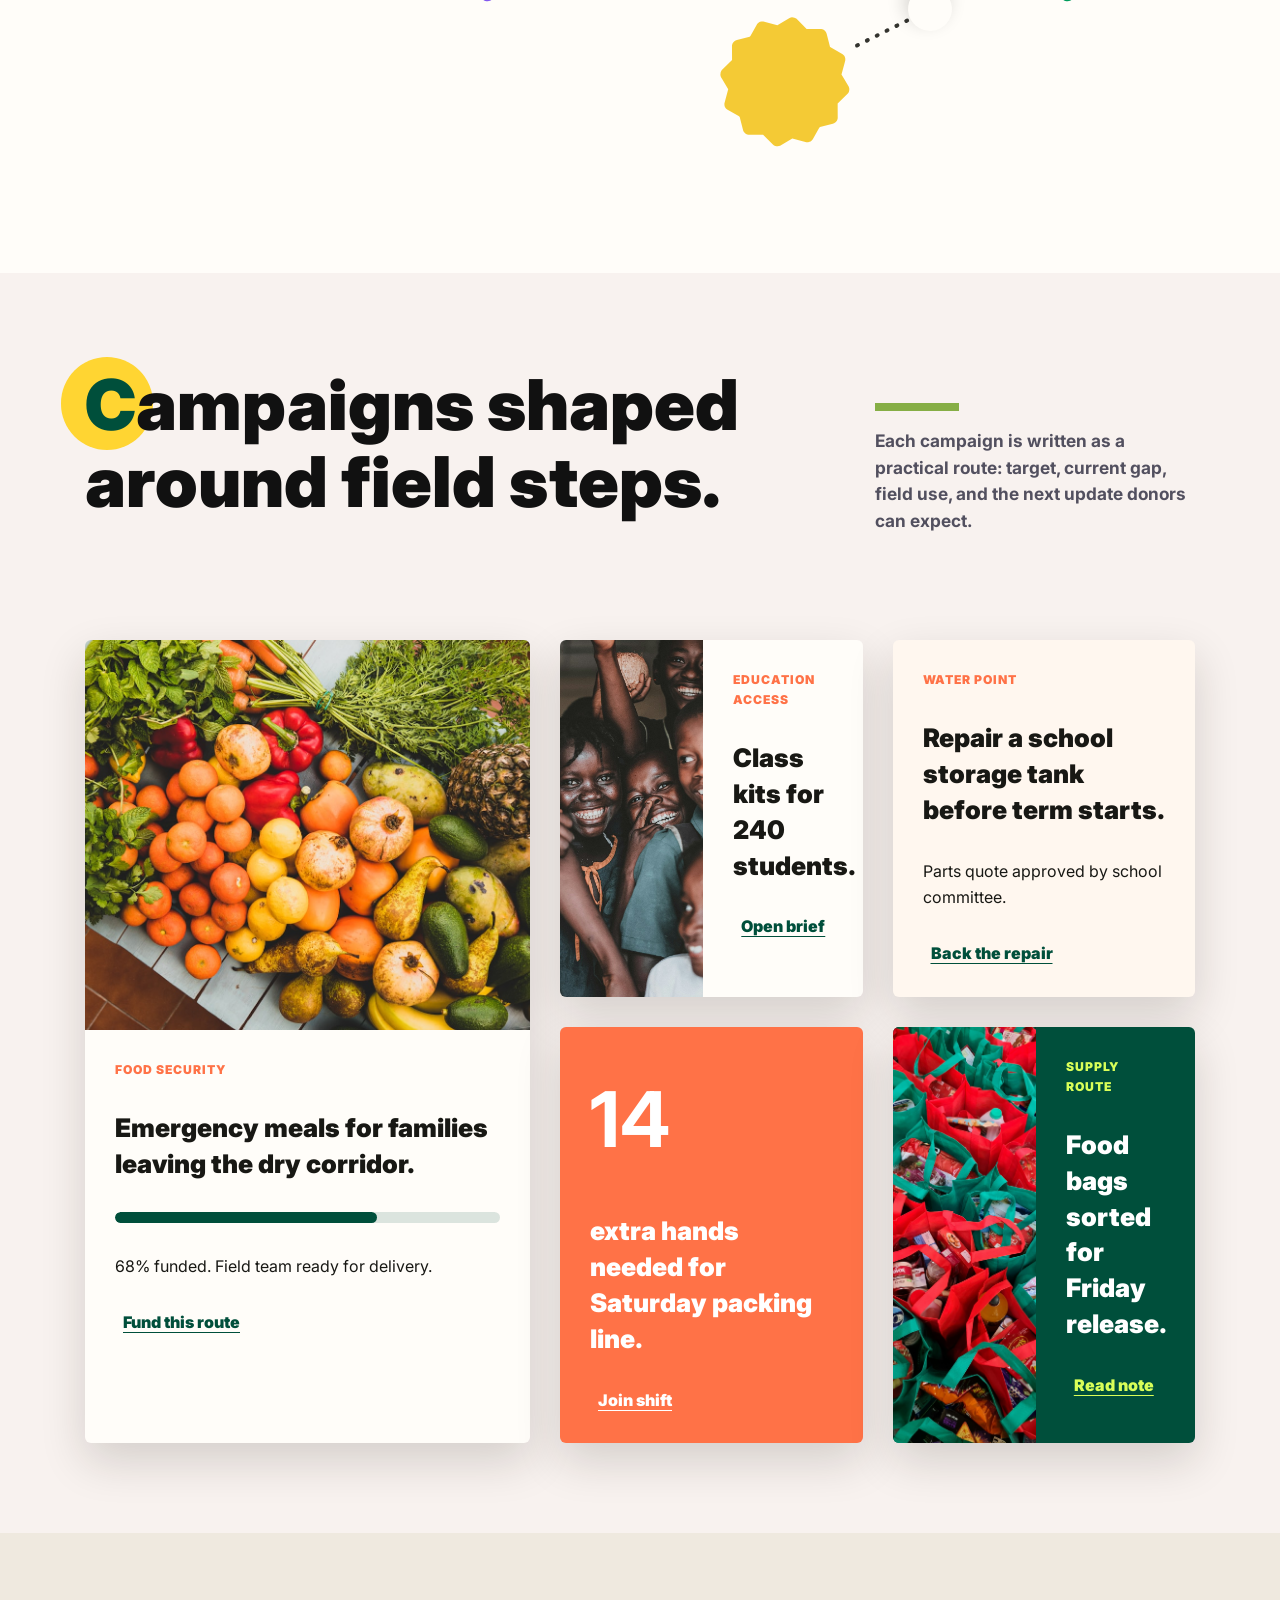
==== commit a97499f2: "feat: refresh shared Kindario branding and section accents" ====
--- a/template/index.html
+++ b/template/index.html
@@ -1047,7 +1047,7 @@
           <div class="ticket-board-head split-section-head">
             <div class="ticket-board-title-wrap split-section-title-wrap">
               <p class="section-label">Live support board</p>
-              <h2 id="ticket-board-title" style="--title-first-letter-color: #004F3B;">Every ticket has a clear next step.</h2>
+              <h2 id="ticket-board-title" style="--title-first-letter-color: #ffffff;">Every ticket has a clear next step.</h2>
             </div>
             <p class="ticket-board-note split-section-note">See the routes moving now: learning support, packed supplies, volunteer shifts, and classroom needs.</p>
           </div>
--- a/template/assets/css/style.css
+++ b/template/assets/css/style.css
@@ -8536,7 +8536,12 @@
 }
 .course-routes-head h2::before,
 .course-routes-head .split-section-note::before {
-  background: #5074e0;
+  background: #315CDB;
+}
+
+.ticket-board-head h2::before,
+.ticket-board-note.split-section-note::before {
+  background: #f03939;
 }
 .split-section-head:not(.text-center) h2::first-letter,
 .stories-section h2::first-letter,
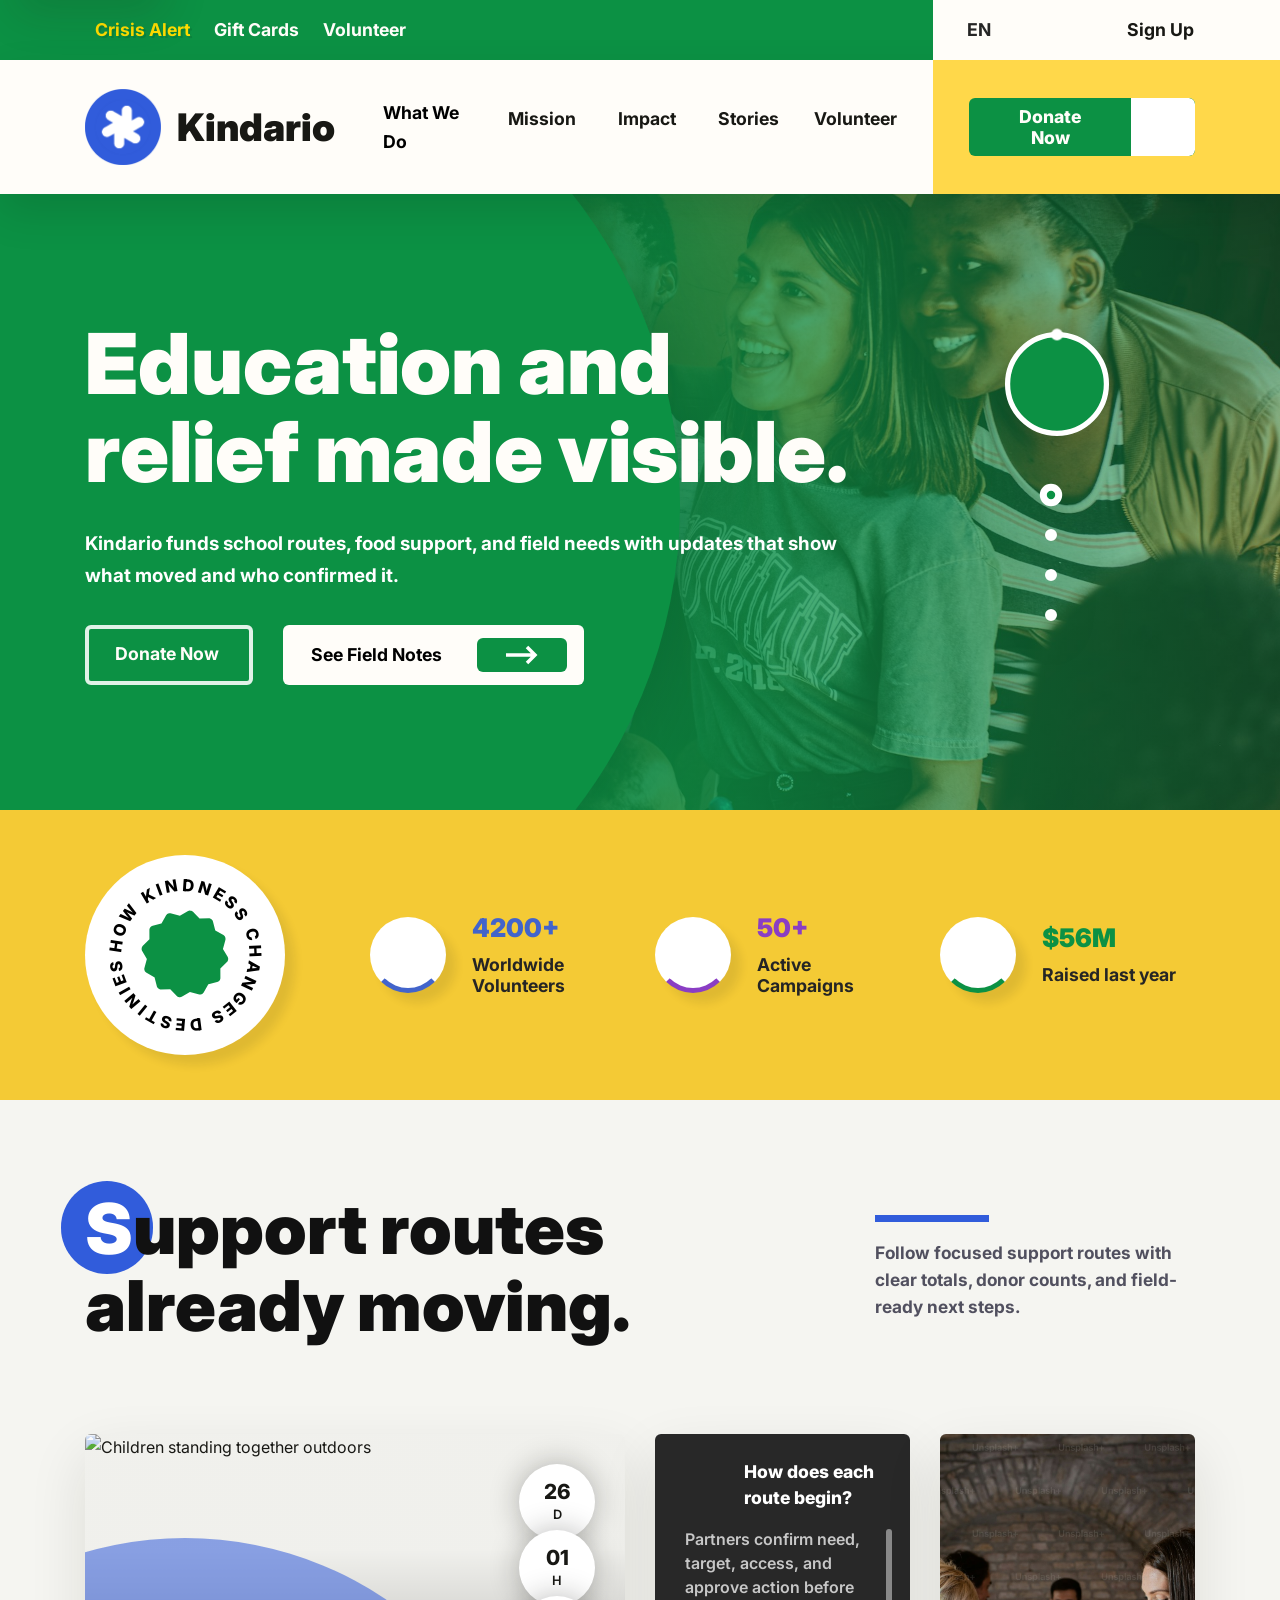
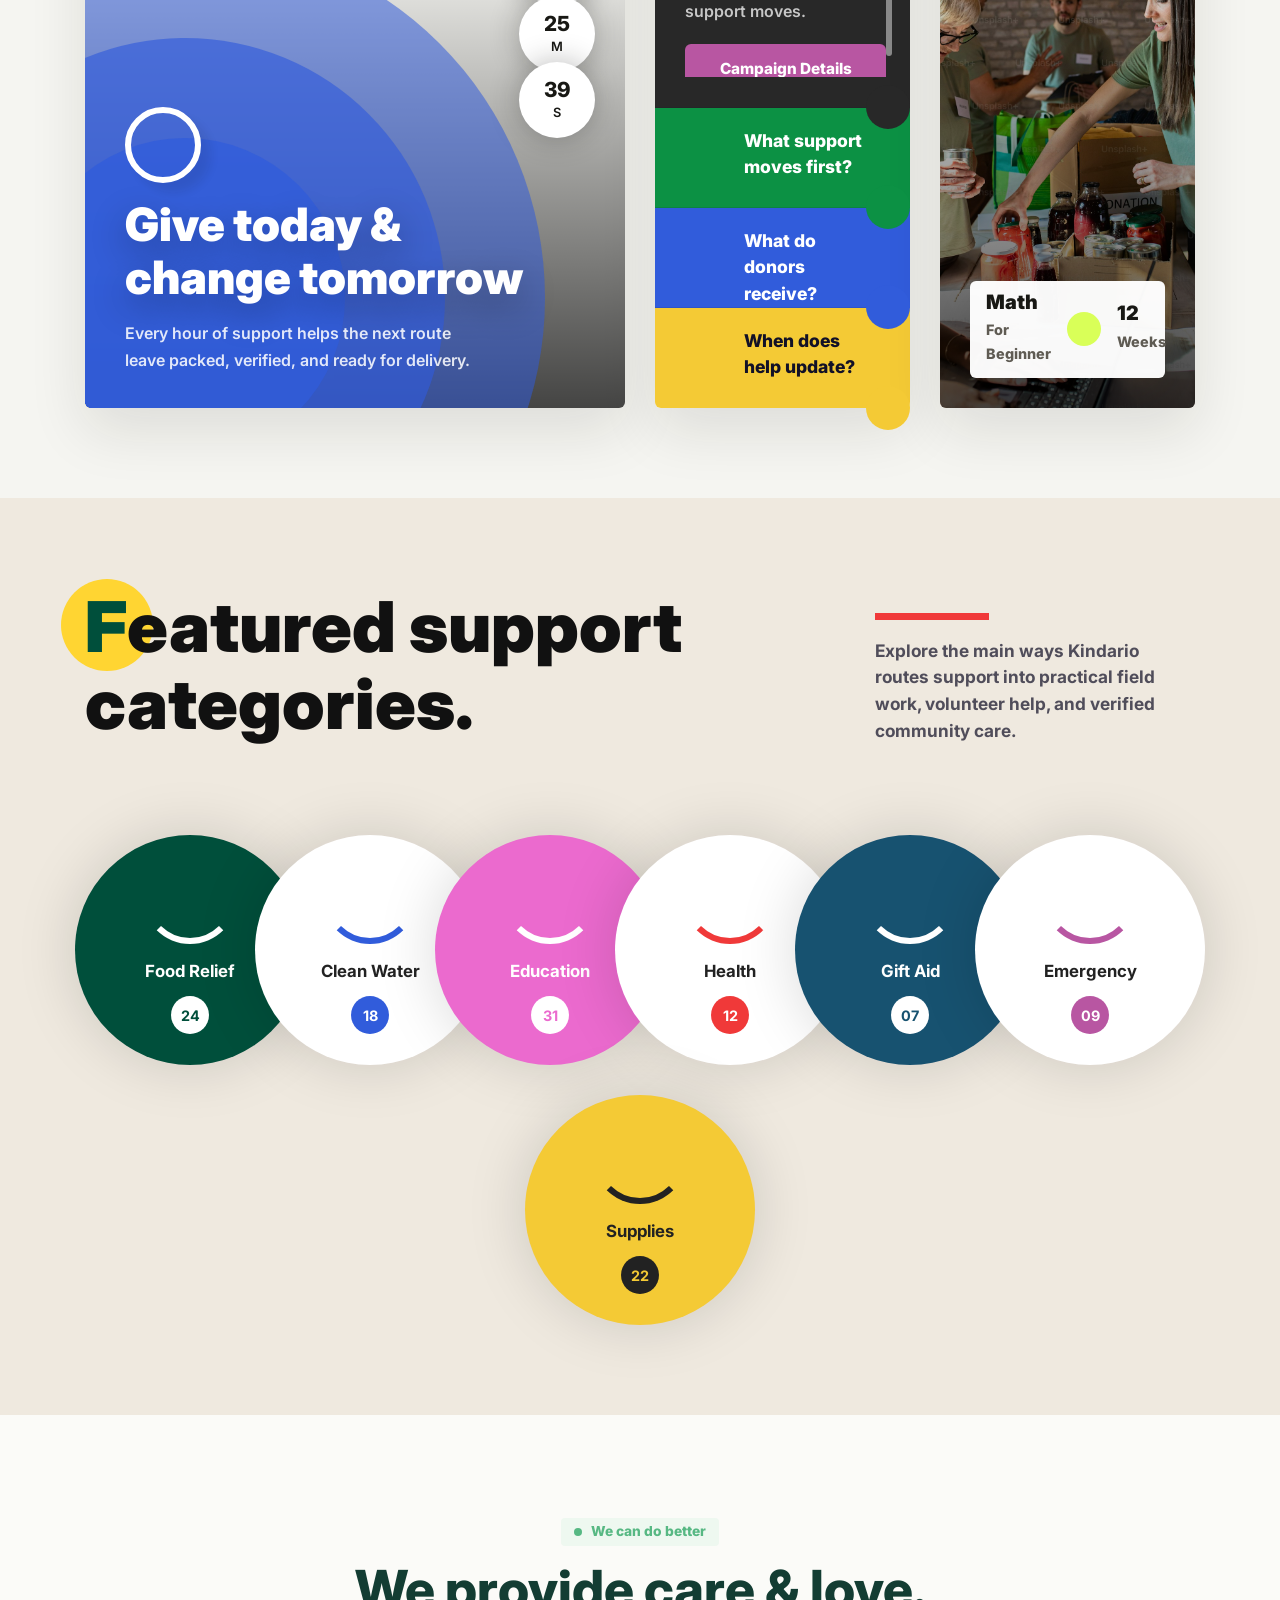
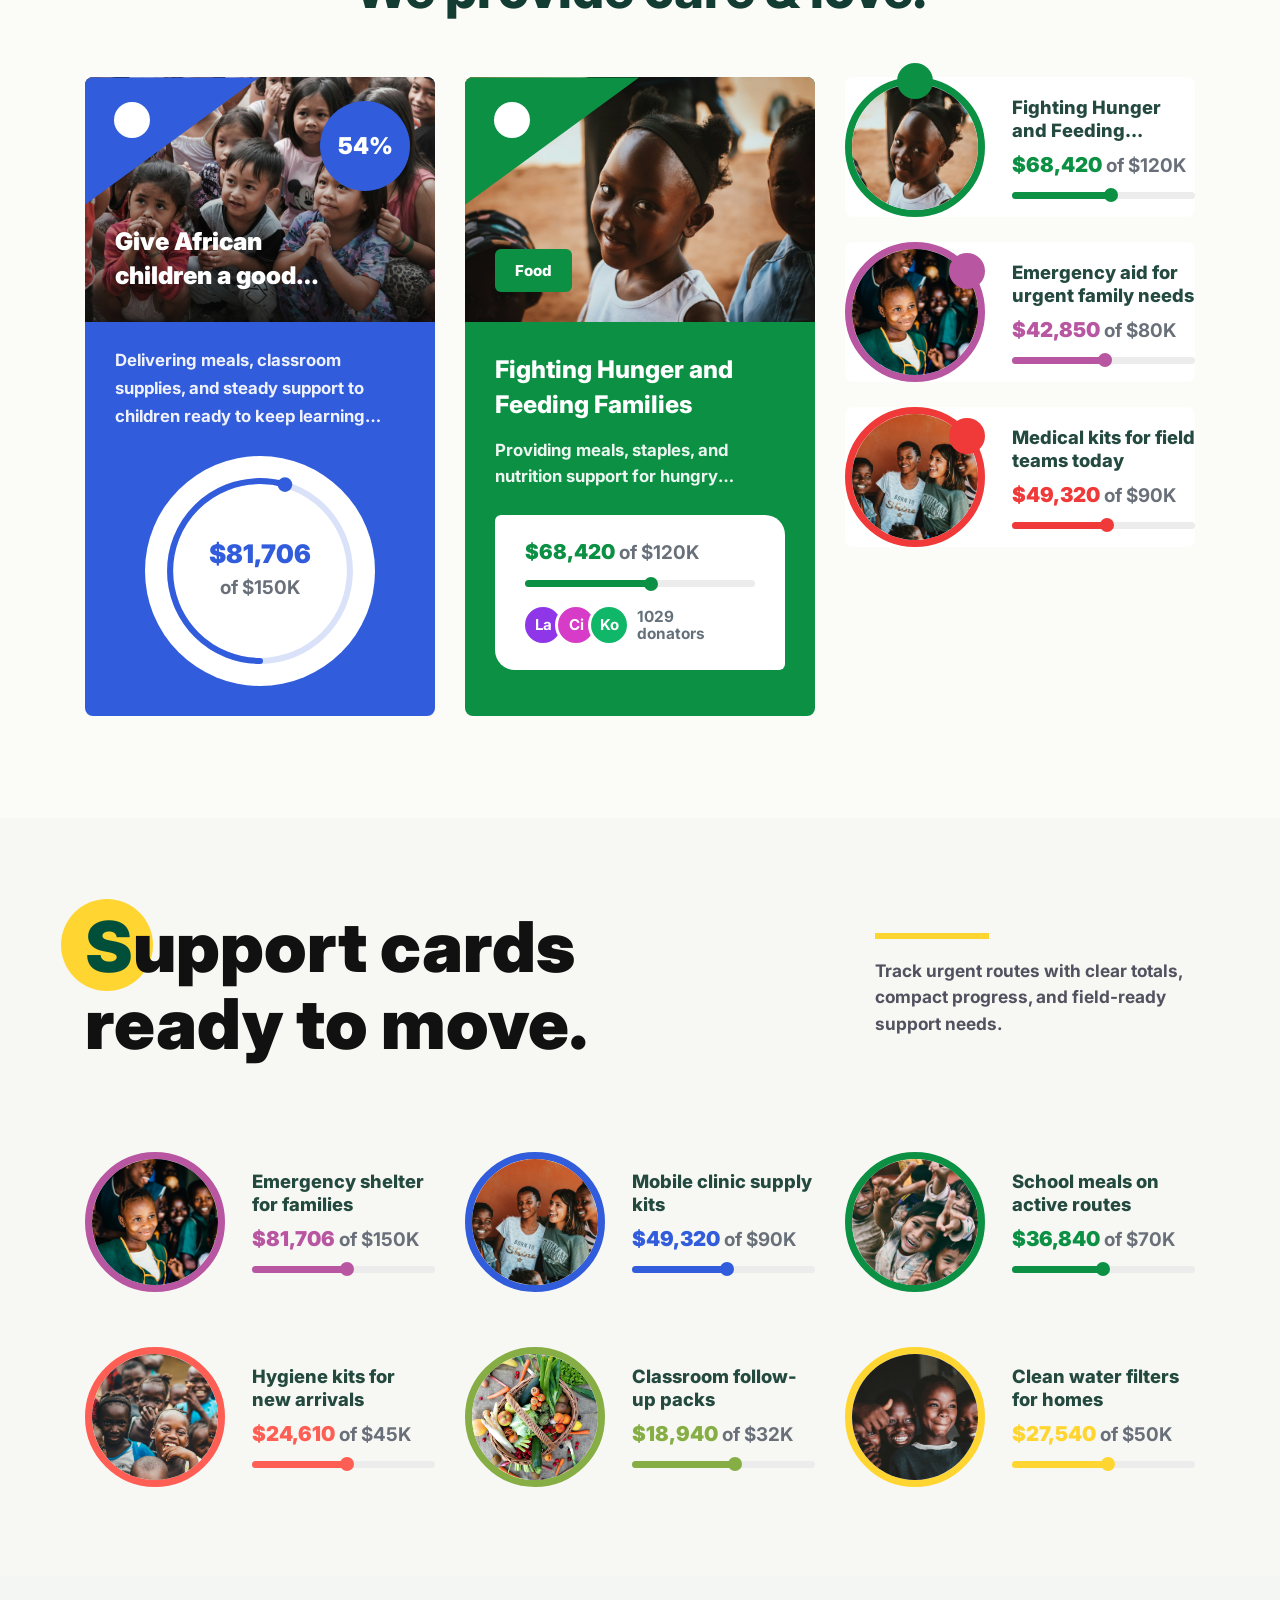
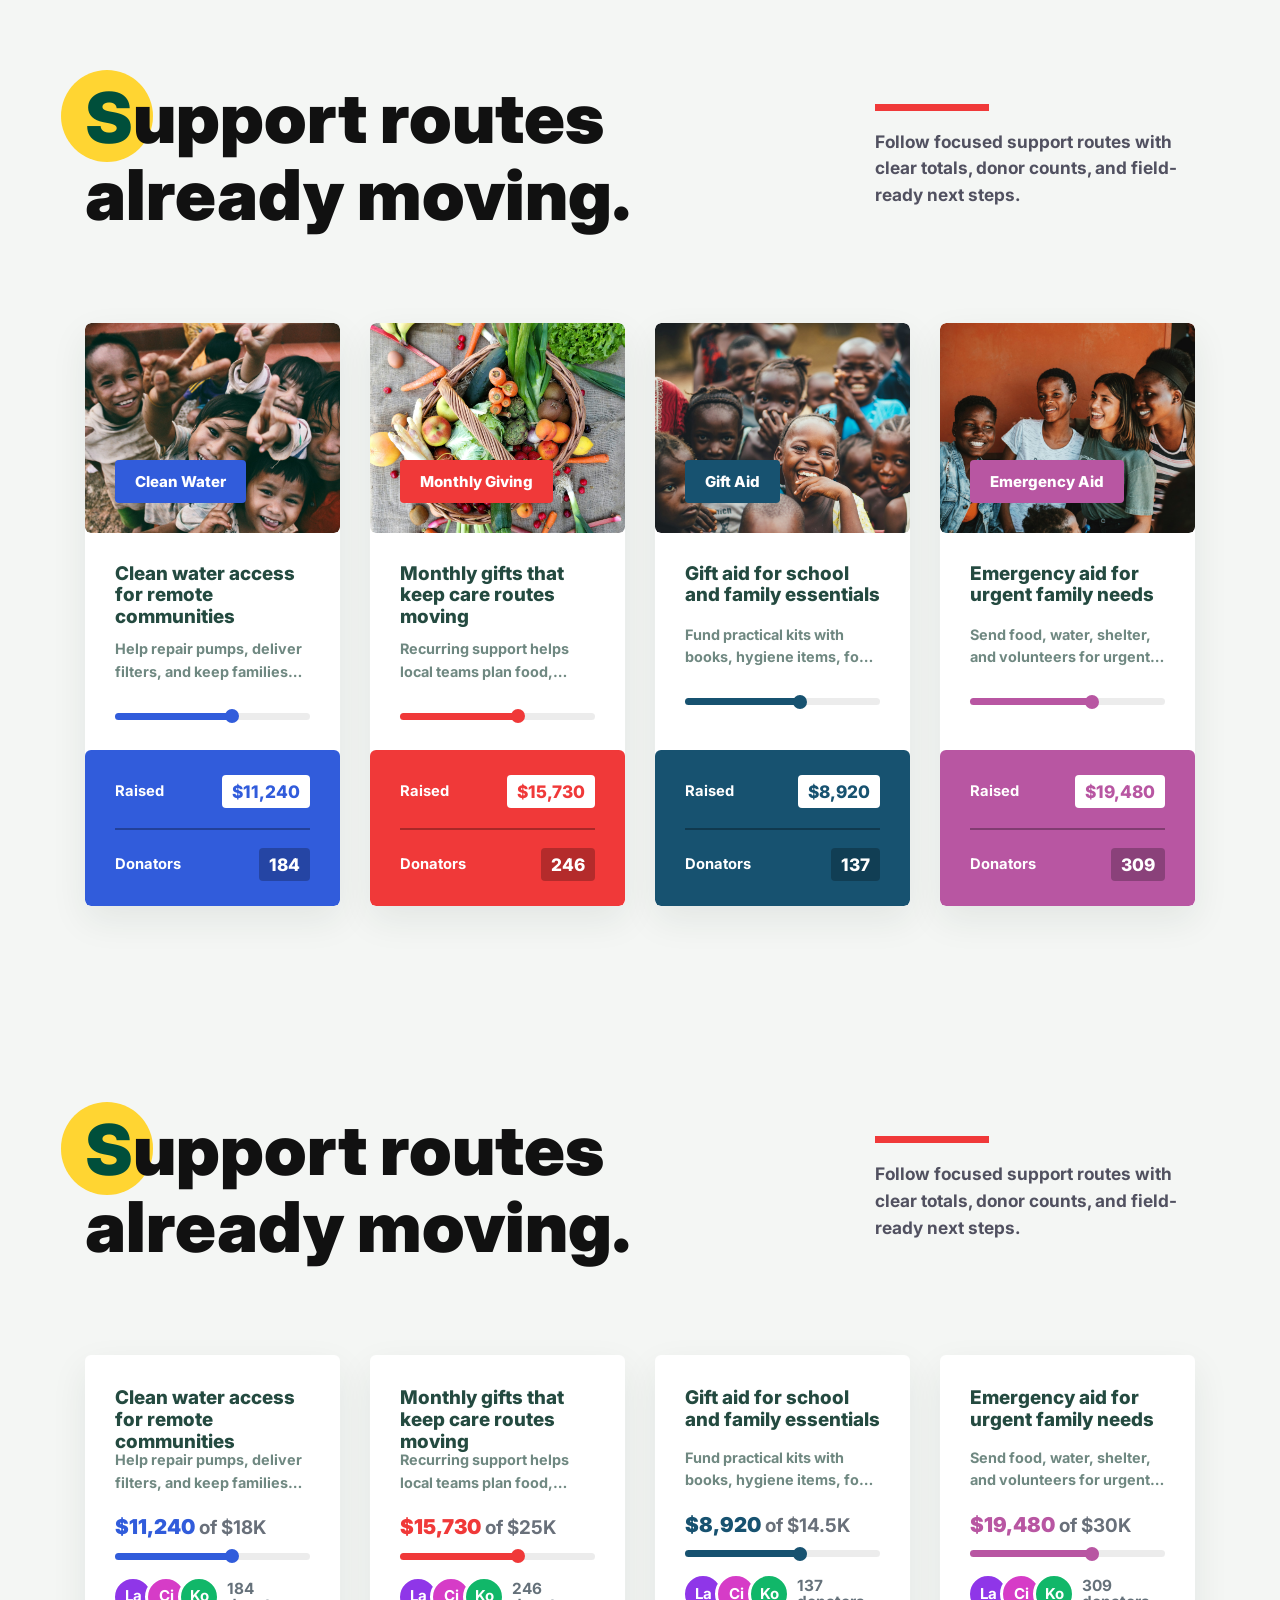
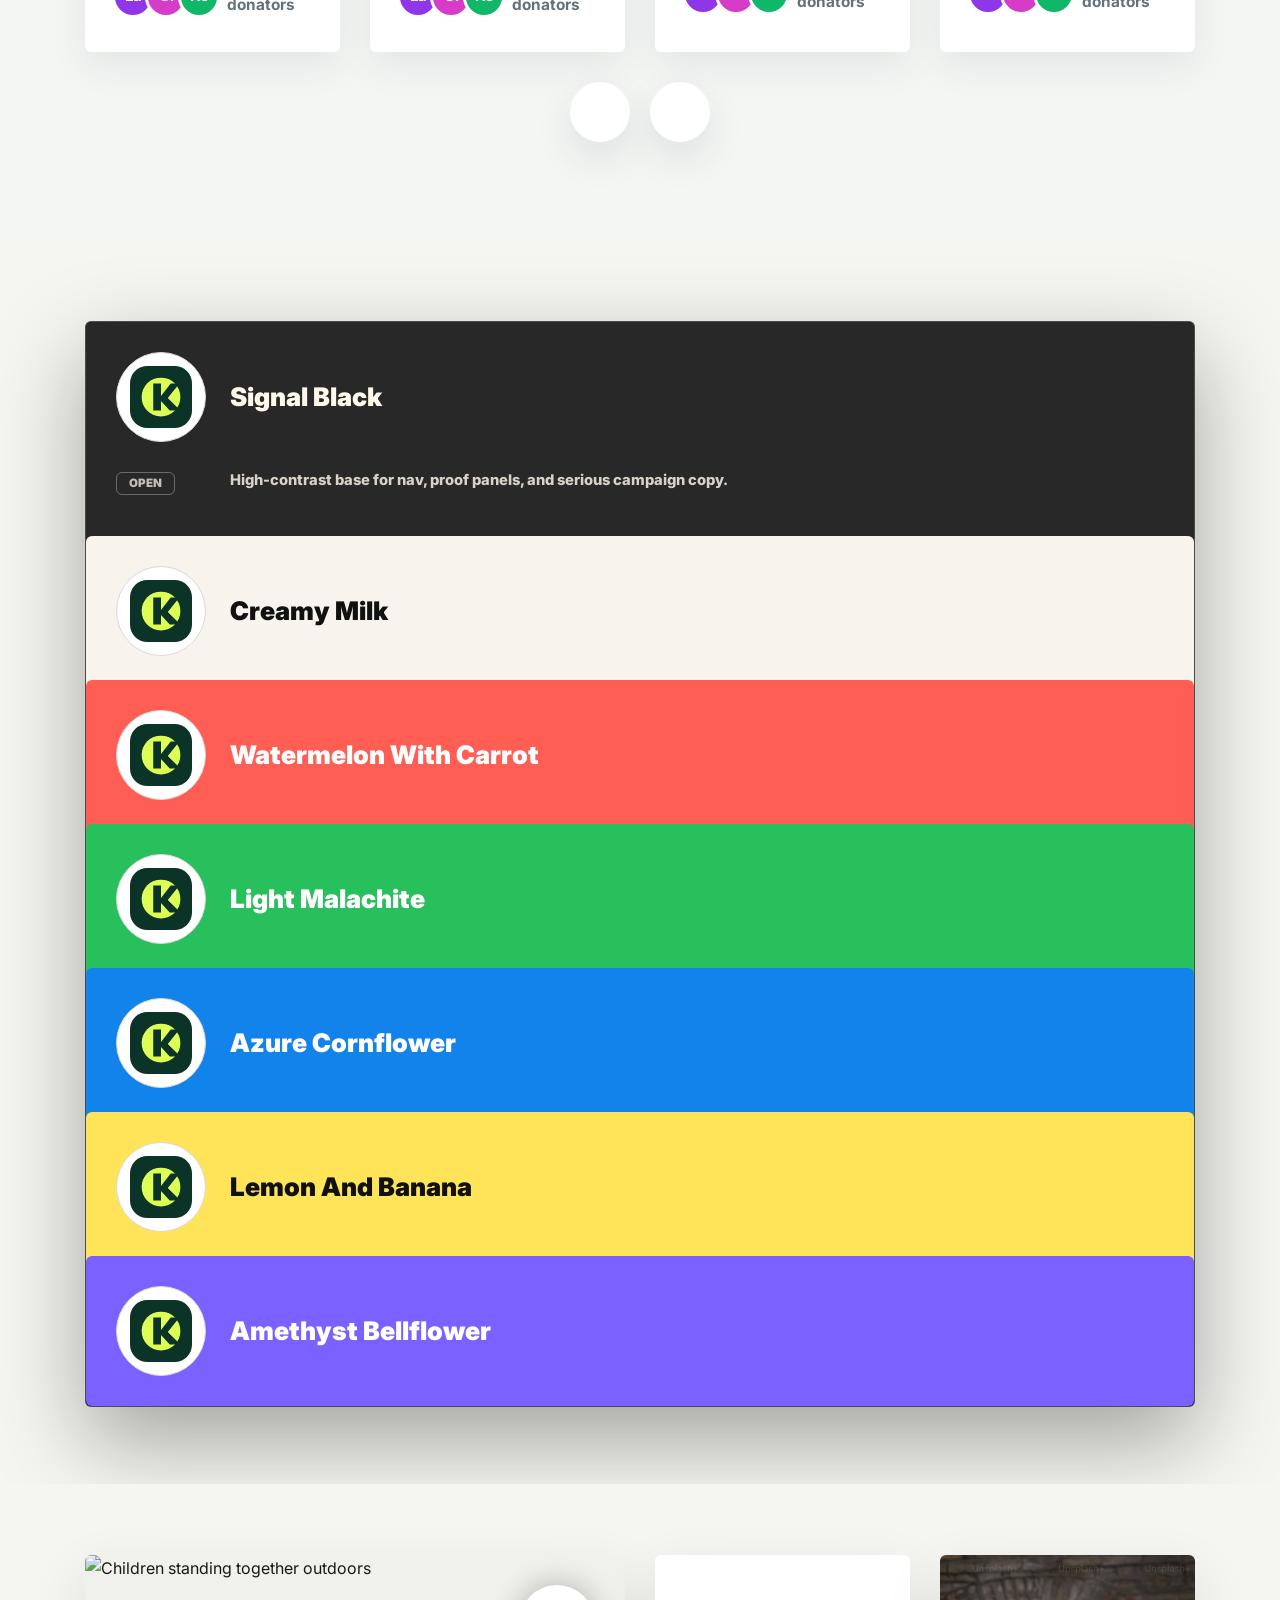
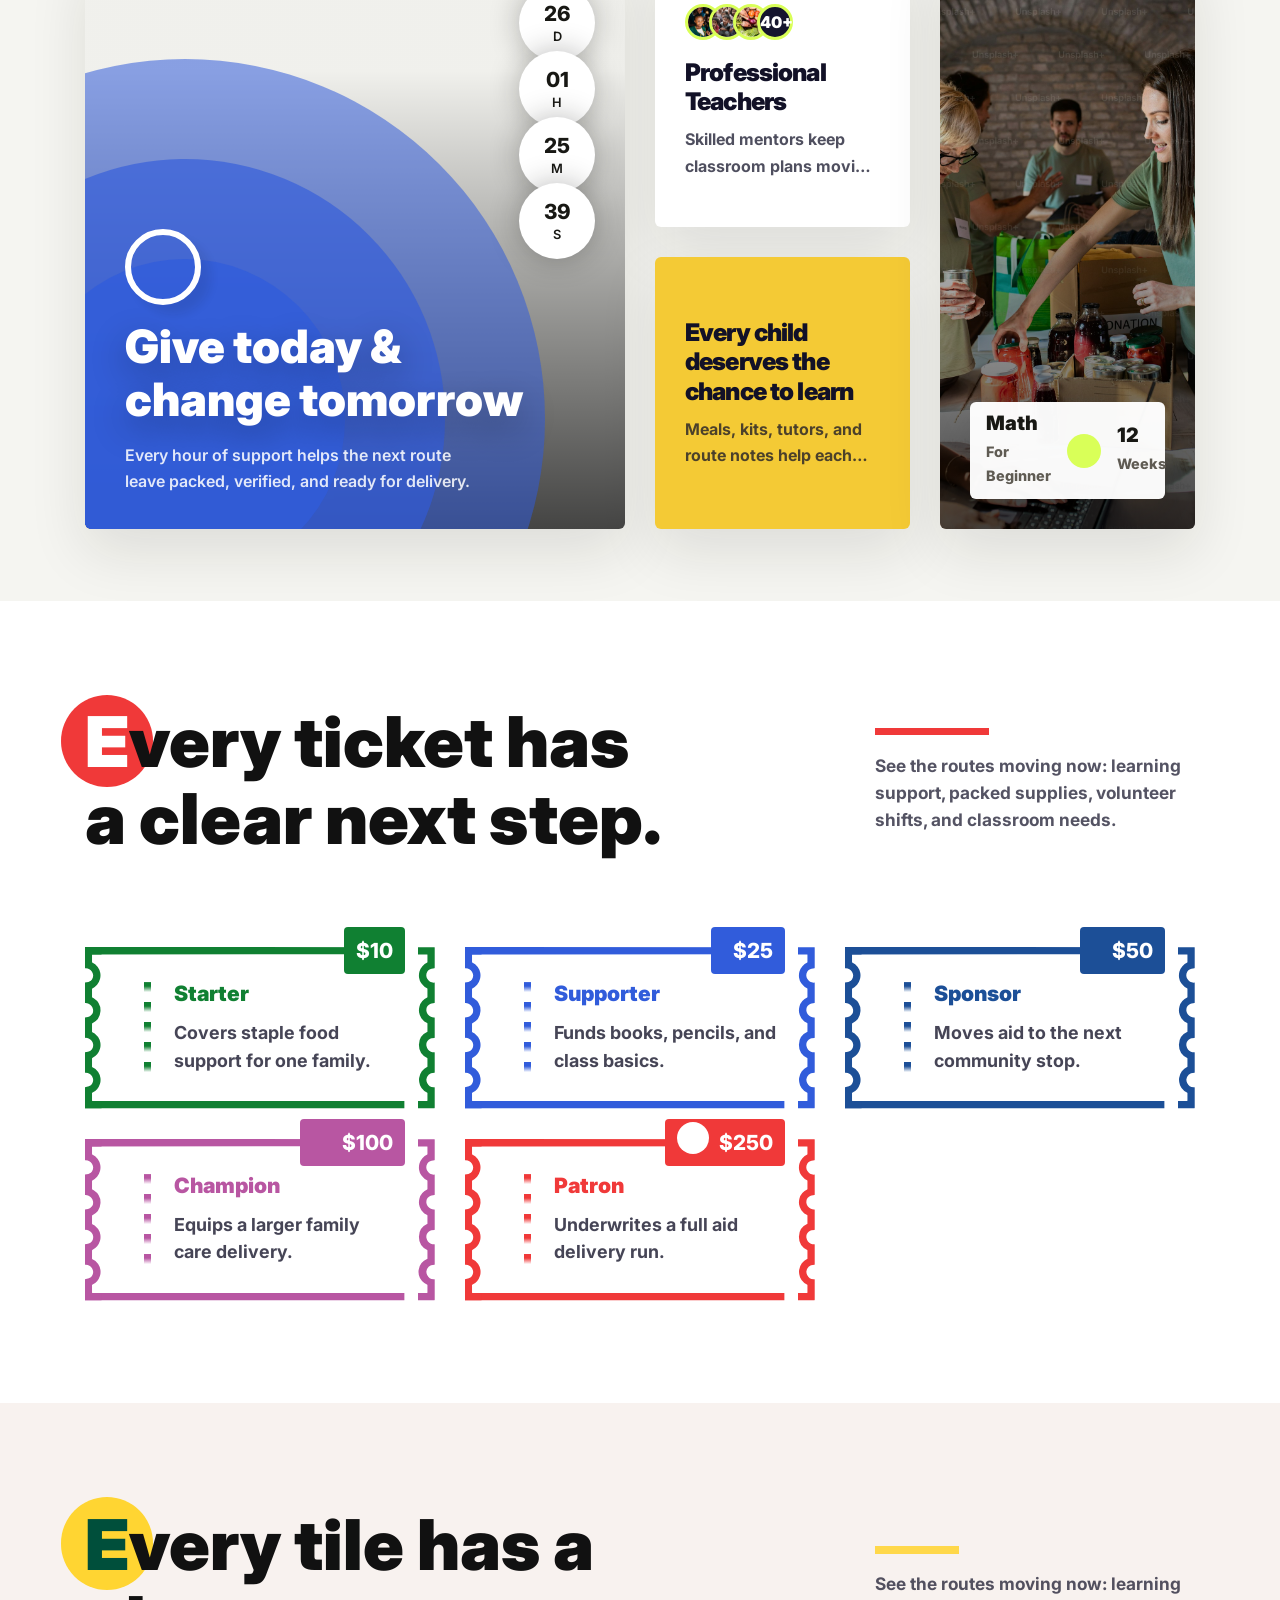
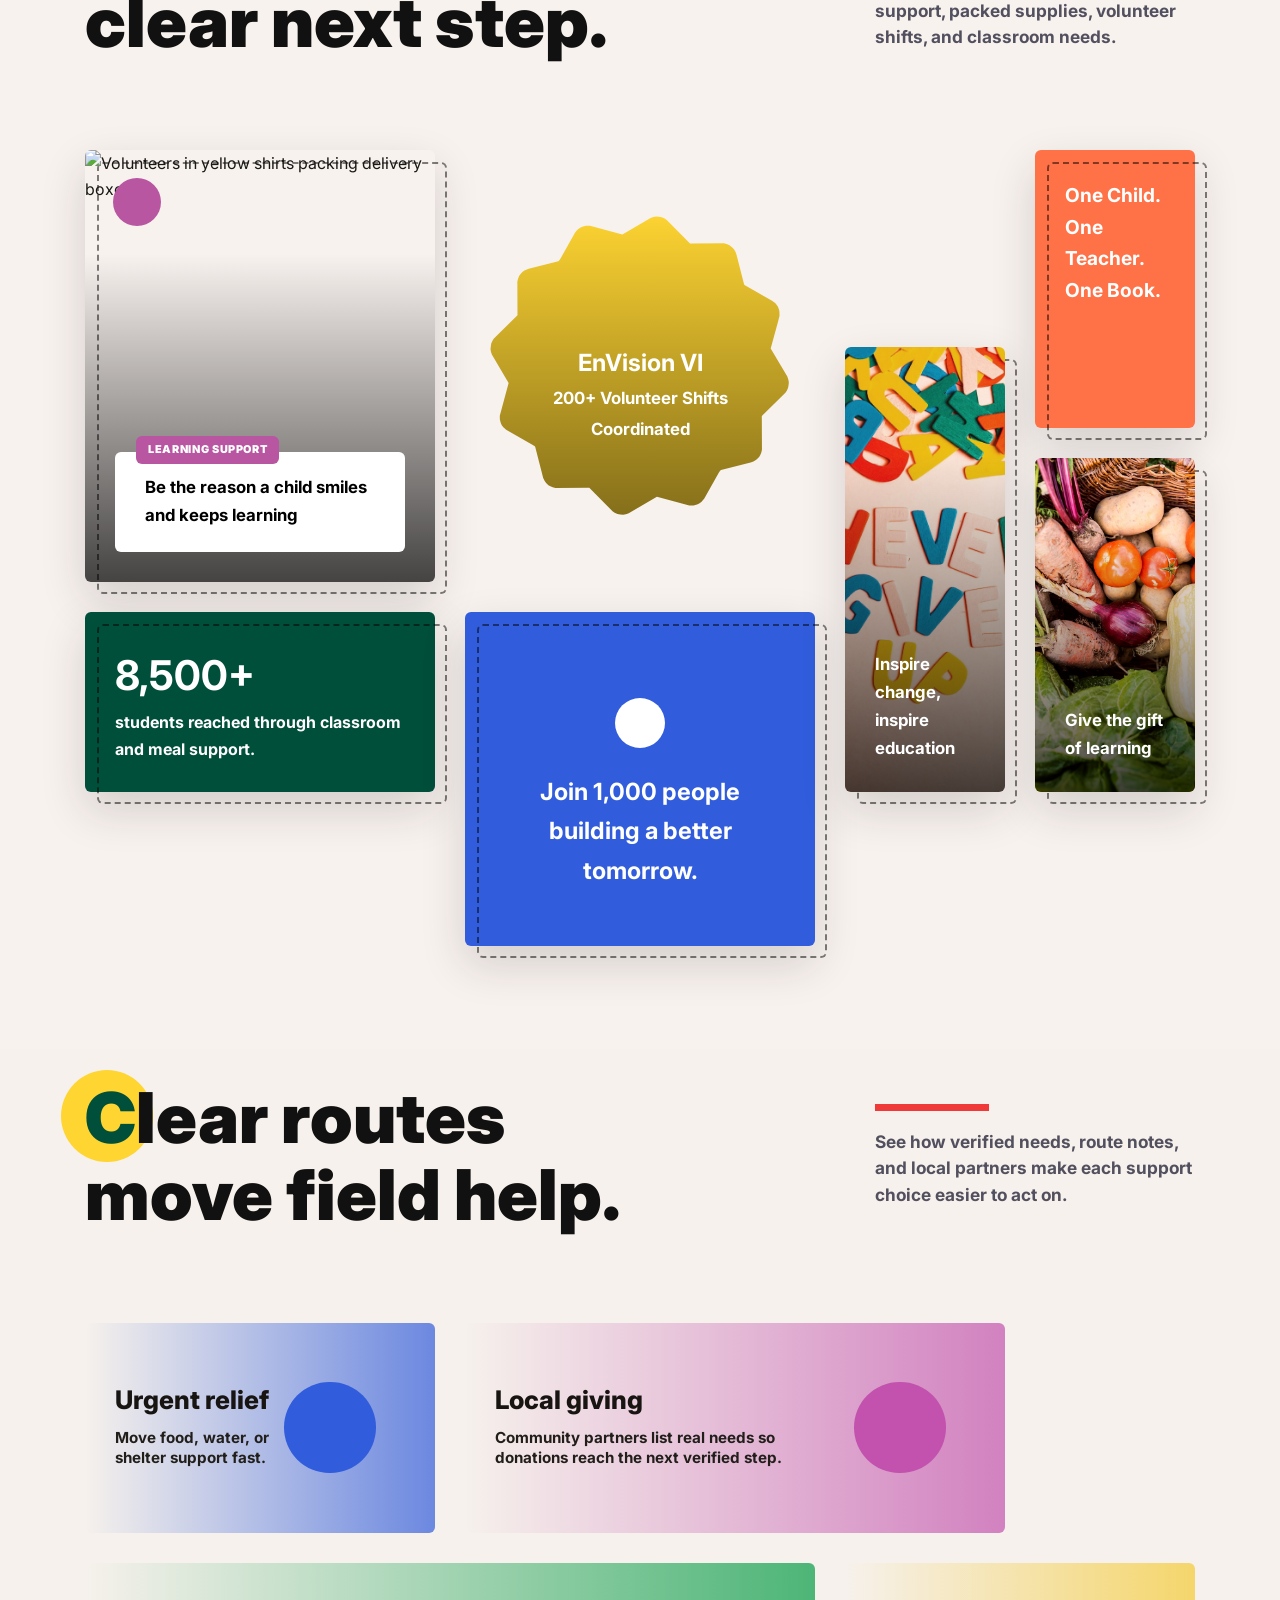
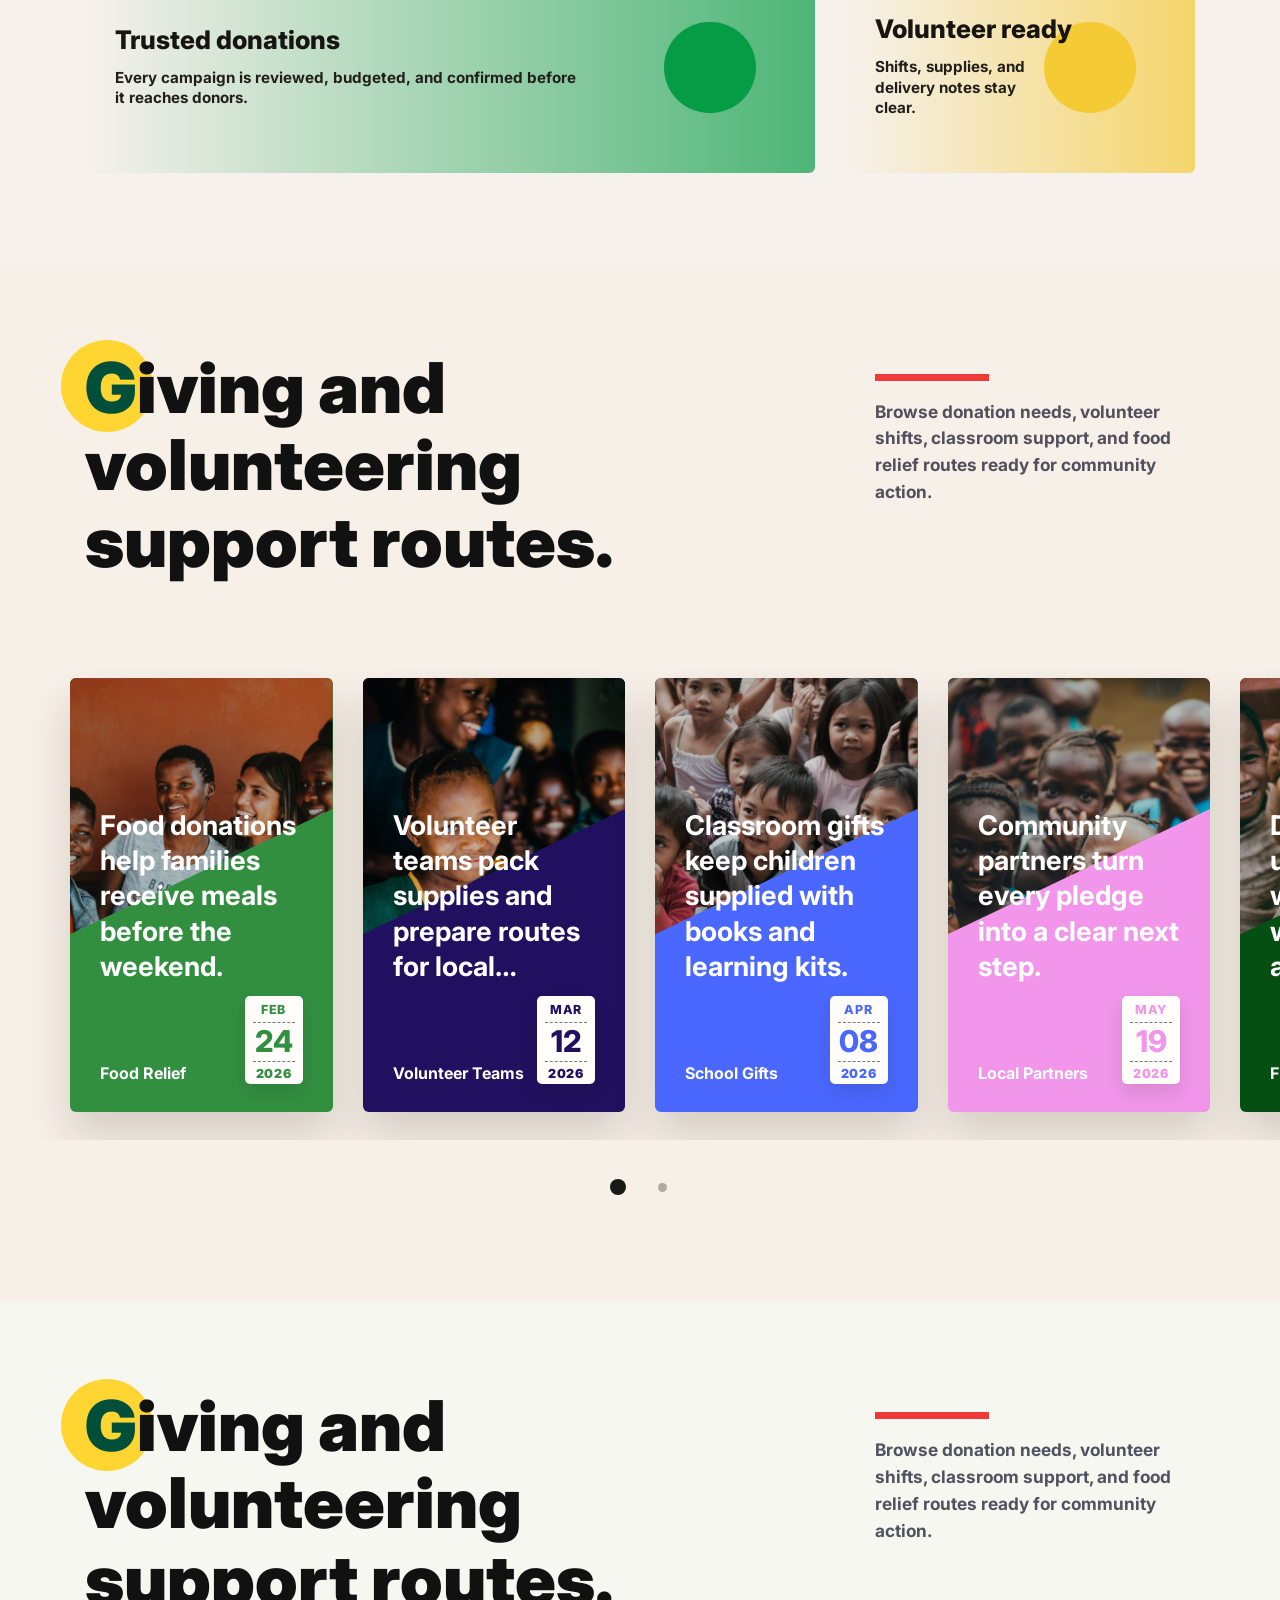
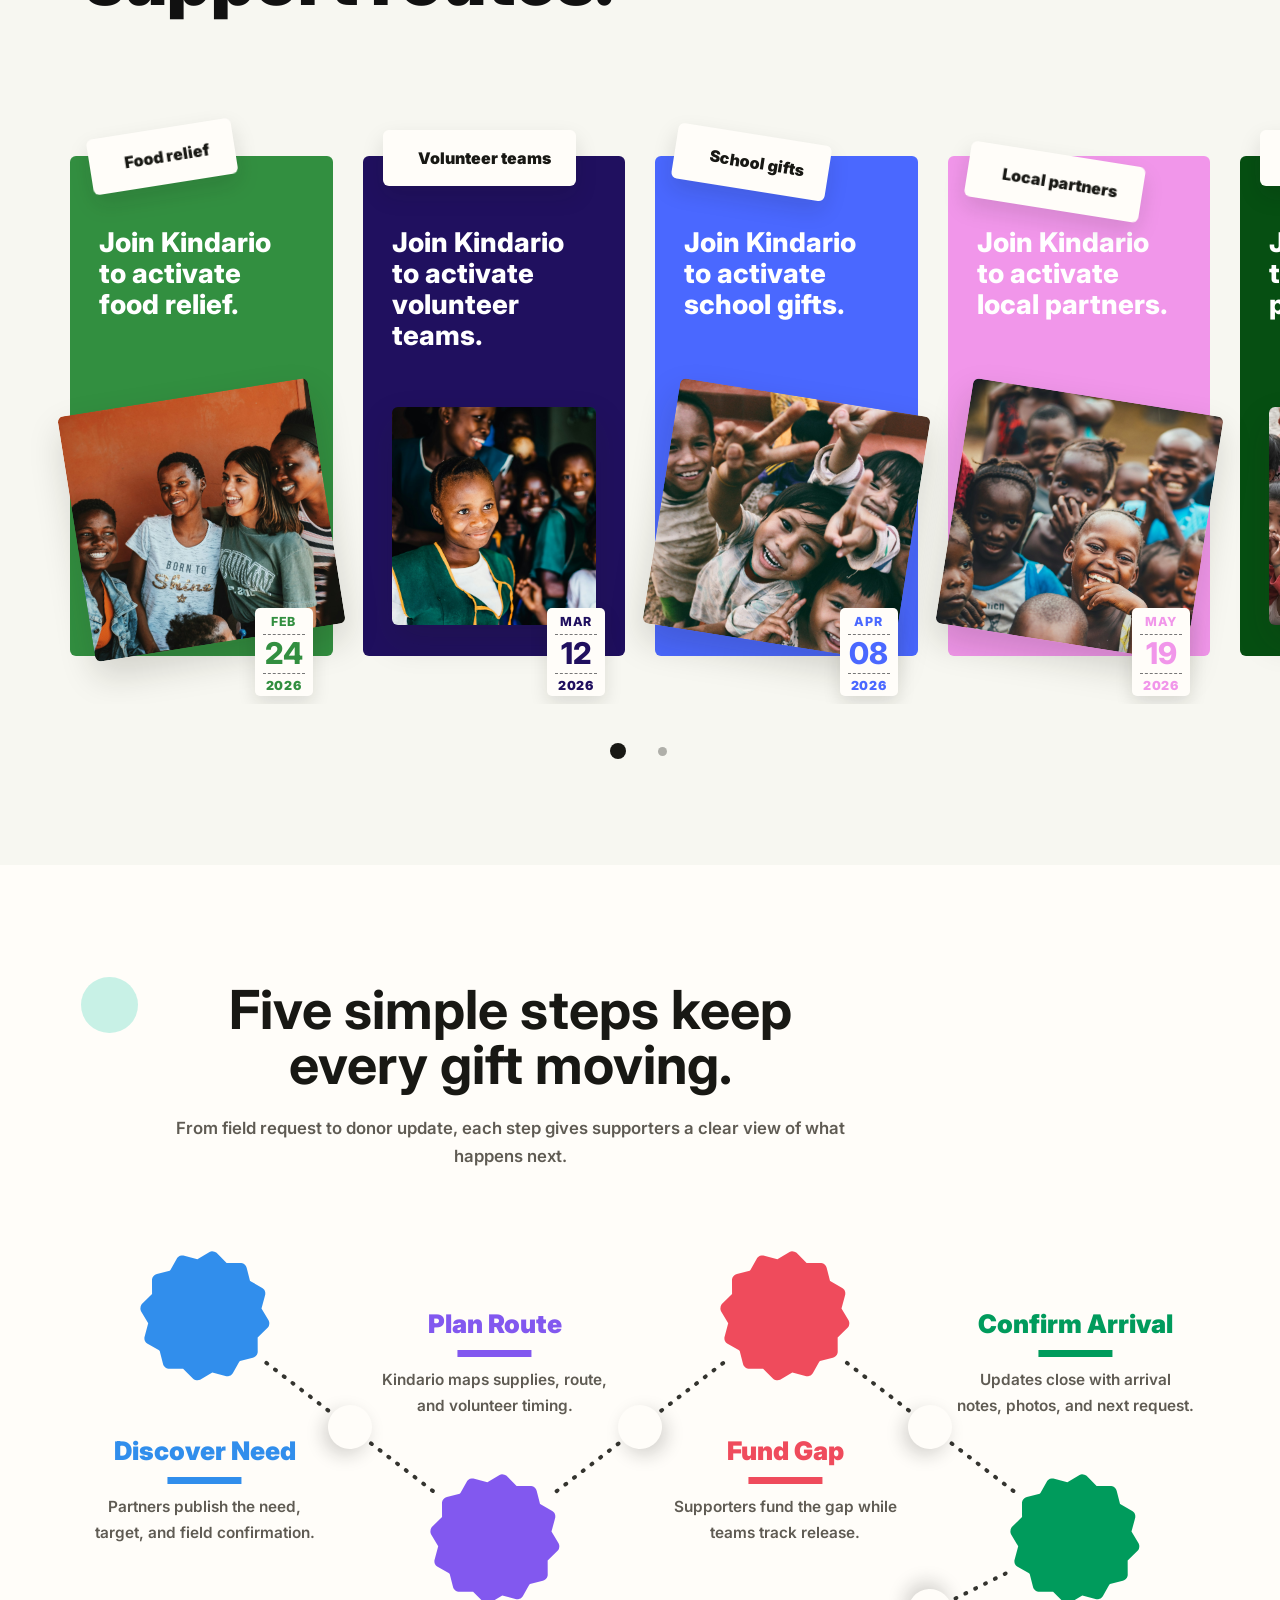
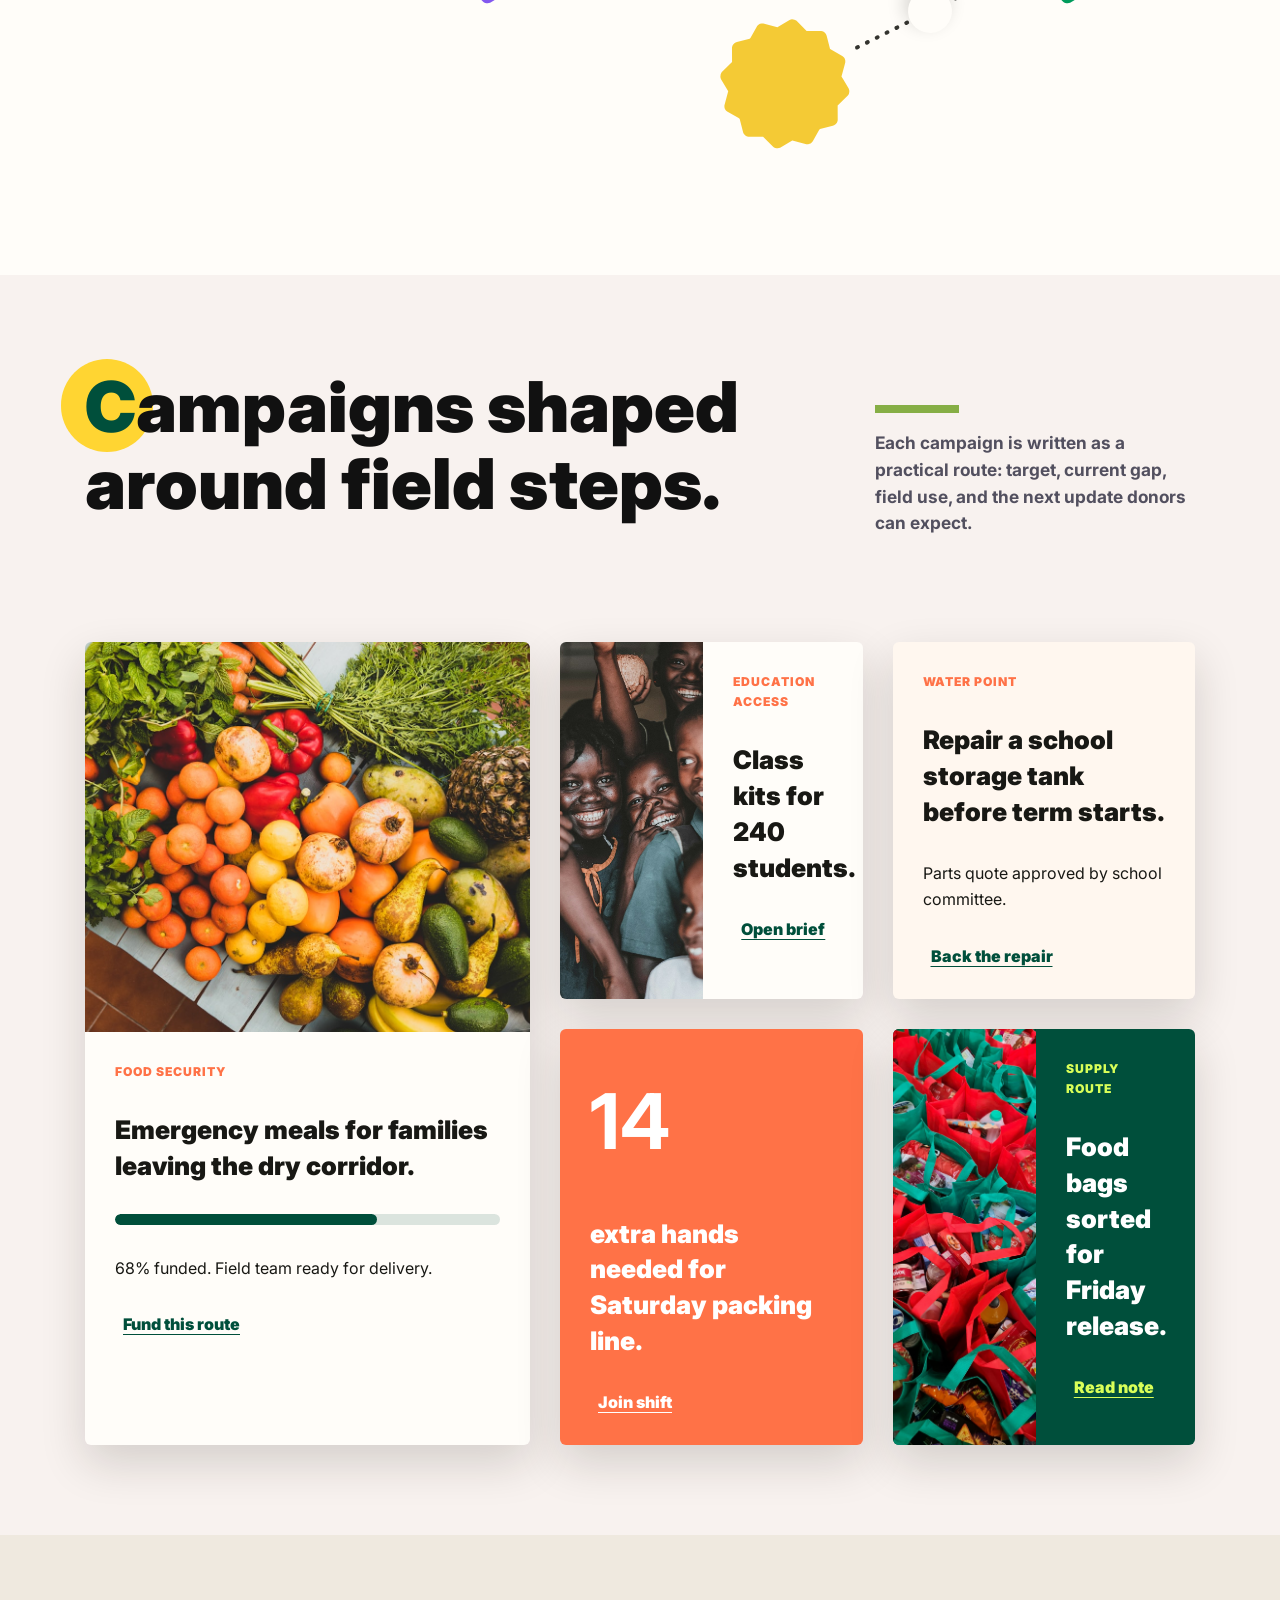
==== commit 76daf613: "Carry index-2 markup changes into shared template entry" ====
--- a/template/index.html
+++ b/template/index.html
@@ -240,10 +240,11 @@
 
             <div class="hero-body container" data-hero-slider>
               <div class="hero-slide is-active" data-hero-slide="0">
+                <div class="hero-slide-bg-circle" aria-hidden="true"></div>
                 <div class="hero-content">
                   <h1 class="hero-title">Education and relief made visible.</h1>
                   <span class="hero-title-rule" aria-hidden="true"></span>
-                  <p class="hero-lead">Kindario funds school routes, food support, and practical field needs with updates that show what moved, where it arrived, and who confirmed it.</p>
+                  <p class="hero-lead">Kindario funds school routes, food support, and field needs with updates that show what moved and who confirmed it.</p>
                   <div class="hero-actions">
                     <a class="btn btn-pill btn-hero-primary" href="#donate">Donate Now</a>
                     <a class="btn btn-pill btn-hero-outline" href="#stories"><span class="btn-hero-outline-icon" aria-hidden="true"><svg class="hero-arrow-icon" viewBox="0 0 35 20" focusable="false"><path d="M2 10H31M23 2L31 10L23 18"></path></svg></span><span>See Field Notes</span></a>
@@ -251,6 +252,7 @@
                 </div>
               </div>
               <div class="hero-slide" data-hero-slide="1">
+                <div class="hero-slide-bg-circle" aria-hidden="true"></div>
                 <div class="hero-content">
                   <h1 class="hero-title">Meals and supplies delivered with proof.</h1>
                   <span class="hero-title-rule" aria-hidden="true"></span>
@@ -262,10 +264,11 @@
                 </div>
               </div>
               <div class="hero-slide" data-hero-slide="2">
+                <div class="hero-slide-bg-circle" aria-hidden="true"></div>
                 <div class="hero-content">
-                  <h1 class="hero-title">Classrooms ready before the first bell.</h1>
+                  <h1 class="hero-title">Classrooms set for learning.</h1>
                   <span class="hero-title-rule" aria-hidden="true"></span>
-                  <p class="hero-lead">Help teachers open stronger days with books, learning kits, and practical support packed for the next confirmed school route.</p>
+                  <p class="hero-lead">Help teachers start stronger days with books, lesson kits, and support prepared for the next confirmed school route.</p>
                   <div class="hero-actions">
                     <a class="btn btn-pill btn-hero-primary" href="#causes">Fund Supplies</a>
                     <a class="btn btn-pill btn-hero-outline" href="#proof"><span class="btn-hero-outline-icon" aria-hidden="true"><svg class="hero-arrow-icon" viewBox="0 0 35 20" focusable="false"><path d="M2 10H31M23 2L31 10L23 18"></path></svg></span><span>View Impact</span></a>
@@ -273,6 +276,7 @@
                 </div>
               </div>
               <div class="hero-slide" data-hero-slide="3">
+                <div class="hero-slide-bg-circle" aria-hidden="true"></div>
                 <div class="hero-content">
                   <h1 class="hero-title">Volunteer teams move faster together.</h1>
                   <span class="hero-title-rule" aria-hidden="true"></span>
@@ -509,7 +513,7 @@
               <a class="featured-category-card text-decoration-none" href="#stories">
                 <div class="card-body">
                   <span class="featured-category-icon"><i class="fa-solid fa-graduation-cap" aria-hidden="true"></i></span>
-                  <strong class="card-title">Education Kits</strong>
+                  <strong class="card-title">Education</strong>
                   <span class="card-text">31</span>
                 </div>
               </a>
@@ -518,7 +522,7 @@
               <a class="featured-category-card text-decoration-none" href="#donate">
                 <div class="card-body">
                   <span class="featured-category-icon"><i class="fa-solid fa-heart-circle-bolt" aria-hidden="true"></i></span>
-                  <strong class="card-title">Monthly Giving</strong>
+                  <strong class="card-title">Health</strong>
                   <span class="card-text">12</span>
                 </div>
               </a>
@@ -536,7 +540,7 @@
               <a class="featured-category-card text-decoration-none" href="#crisis-alert">
                 <div class="card-body">
                   <span class="featured-category-icon"><i class="fa-solid fa-truck-medical" aria-hidden="true"></i></span>
-                  <strong class="card-title">Emergency Aid</strong>
+                  <strong class="card-title">Emergency</strong>
                   <span class="card-text">09</span>
                 </div>
               </a>
@@ -545,7 +549,7 @@
               <a class="featured-category-card text-decoration-none" href="#proof">
                 <div class="card-body">
                   <span class="featured-category-icon"><i class="fa-solid fa-file-shield" aria-hidden="true"></i></span>
-                  <strong class="card-title">Verified Proof</strong>
+                  <strong class="card-title">Supplies</strong>
                   <span class="card-text">22</span>
                 </div>
               </a>
@@ -1344,7 +1348,6 @@
       <section class="impact-steps-section" aria-labelledby="impact-steps-title">
         <div class="container">
           <div class="impact-steps-head">
-            <p class="section-label">How it works</p>
             <h2 id="impact-steps-title">Five simple steps keep every gift moving.</h2>
             <p class="section-copy">From field request to donor update, each step gives supporters a clear view of what happens next.</p>
           </div>
@@ -1762,8 +1765,7 @@
             <img src="assets/images/annie-spratt-1uWRsg8NM4g-unsplash.jpg" alt="Children smiling in a classroom support program">
           </div>
           <div class="footer-cta-panel">
-            <p class="section-label">Keep the next field route moving</p>
-            <h2 style="--title-first-letter-color: #004F3B;">Give children practical help they can feel this week.</h2>
+                        <h2 style="--title-first-letter-color: #004F3B;">Give children practical help they can feel this week.</h2>
             <form class="footer-donate-form">
               <label>
                 <span>Choose amount</span>
@@ -1797,7 +1799,7 @@
         </div>
         <div class="row footer-main">
           <div class="col-lg-4">
-            <a class="footer-brand" href="#top"><span>K</span>Kindario</a>
+            <a class="footer-brand" href="#top" aria-label="Kindario home"><span class="brand-mark"><img src="assets/images/logo.png" alt=""></span><span>Kindario</span></a>
             <p>Field-led giving for children, families, volunteers, and local partners moving food, education, and clean water support.</p>
             <div class="footer-social">
               <a href="#top" aria-label="Facebook"><i class="fa-brands fa-facebook-f" aria-hidden="true"></i></a>
@@ -1854,3 +1856,19 @@
   <script src="assets/js/main.js"></script>
 </body>
 </html>
+
+
+
+
+
+
+
+
+
+
+
+
+
+
+
+
--- a/template/assets/css/style.css
+++ b/template/assets/css/style.css
@@ -4,7 +4,7 @@
   --paper: #f8f2ef;
   --white: #fffdf9;
   --green: #004f3b;
-  --green-2: #0b6a54;
+  --green-2: #108032;
   --lime: #d9ff58;
   --blue: #315cdb;
   --orange: #ff7247;
@@ -480,7 +480,7 @@
 .nav-mega-list-card p,
 .nav-mega-route-action p {
   margin: 0;
-  font-size: 0.98rem;
+  font-size: 1.12rem;
   font-weight: 600;
   line-height: 1.55;
 }
@@ -1203,16 +1203,21 @@
 }
 
 .rotating-play-outline {
-  position: relative;
-  z-index: 1;
-  display: block;
-  width: 38px;
-  height: 38px;
-  fill: none;
-  stroke: #fff;
-  stroke-width: 2.2;
-  stroke-linejoin: round;
-  transform: translate(1px, 0.5px);
+    position: relative;
+    z-index: 1;
+    display: block;
+    width: 60px;
+    height: 60px;
+    fill: none;
+    stroke: transparent !important;
+    stroke-width: 2.2;
+    stroke-linejoin: round;
+    background-size: cover;
+    background-repeat: no-repeat;
+    background-position: center;
+    background-image: url(https://cdn-icons-png.flaticon.com/512/11872/11872466.png);
+    filter: invert(1) !important;
+    transform: translate(1px, 0.5px);
 }
 
 @keyframes rotatingPlayBadge {
@@ -2451,7 +2456,7 @@
   width: auto;
   min-width: 0;
   height: calc(100vh - 60px);
-  padding: 30px 34px;
+  padding: 35px 34px;
   overflow-y: auto;
   border-radius: 0;
   background: var(--white);
@@ -3241,7 +3246,7 @@
   width: clamp(78px, 7vw, 122px);
   aspect-ratio: 1;
   border-radius: 50%;
-  background: #ffd532;
+  background: #F03939;
 }
 
 .ticket-board-head .section-label {
@@ -3278,7 +3283,7 @@
   left: 0;
   width: 114px;
   height: 12px;
-  background: #ffd532;
+  background: #F03939;
 }
 
 @media (max-width: 991.98px) {
@@ -3362,7 +3367,7 @@
   gap: 25px;
   align-items: center;
   min-height: 80px;
-  padding: 30px 34px;
+  padding: 35px 34px;
 }
 
 
@@ -3482,7 +3487,7 @@
 .ticket-card h3 {
   margin: 0;
   color: var(--ticket-stroke);
-  font-size: clamp(1.2rem, 1.55vw, 1.65rem);
+  font-size: clamp(1.2rem, 1.65vw, 1.65rem);
   font-weight: 900;
   line-height: 1.15;
 }
@@ -3490,7 +3495,7 @@
 .ticket-card p {
   margin: 12px 0 0;
   color: color-mix(in srgb, currentColor 78%, transparent);
-  font-size: 0.98rem;
+  font-size: 1.12rem;
   font-weight: 700;
   line-height: 1.55;
 }
@@ -3499,7 +3504,7 @@
 
 .ticket-card-green {
   --ticket-fill: #fff;
-  --ticket-stroke: #0b6a54;
+  --ticket-stroke: #108032;
   color: #121127;
 }
 
@@ -3573,7 +3578,7 @@
   left: 0;
   width: 114px;
   height: 8px;
-  background: #ffd532;
+  background: #F03939;
 }
 
 .talent-grid {
@@ -5411,7 +5416,7 @@
 }
 
 .donate-marquee a:nth-child(5n + 2) {
-  --marquee-band: var(--orange);
+  --marquee-band: #108032;
 }
 
 .donate-marquee a:nth-child(5n + 3) {
@@ -6296,7 +6301,7 @@
 }
 
 .site-footer {
-  background: #07392d;
+  background: #111;
   color: #fff;
   padding: 0 0 30px;
 }
@@ -7578,7 +7583,7 @@
 .donation-progress-card p strong {
   color: #24d36b;
   font-family: var(--font-body);
-  font-size: inherit;
+  font-size: 0.96rem;
   font-weight: 900;
 }
 
@@ -7666,7 +7671,7 @@
   margin-left: 7px;
   color: #65717a;
   font-family: var(--font-body);
-  font-size: inherit;
+  font-size: 0.96rem;
   font-weight: 700;
   line-height: 1.15;
 }
@@ -8532,7 +8537,7 @@
   left: 0;
   width: 114px;
   height: 7px;
-  background: #ffd532;
+  background: #F03939;
 }
 .course-routes-head h2::before,
 .course-routes-head .split-section-note::before {
@@ -9117,4 +9122,84 @@
     min-width: 0;
     border-radius: 0 0 4px 4px;
   }
-}+}
+
+
+
+
+
+
+
+
+
+.index2-peek-slideshow .donation-secondary-head h2::before,
+.index2-peek-slideshow #additional-campaigns-title::before,
+.index2-peek-slideshow #additional-campaigns-title-copy::before {
+  background: #EB1E86;
+  box-shadow: -70px 0 rgba(235, 30, 134, 0.2), -35px 0 rgba(235, 30, 134, 0.4);
+}
+
+.index2-peek-slideshow .donation-secondary-head .section-copy::before,
+.index2-peek-slideshow .donation-secondary-head .split-section-note::before {
+  background: #EB1E86;
+}
+
+.index2-peek-slideshow #additional-campaigns-title::first-letter,
+.index2-peek-slideshow #additional-campaigns-title-copy::first-letter {
+  color: #ffffff !important;
+}
+
+
+.index2-peek-slideshow .ticket-board-head h2::before,
+.index2-peek-slideshow #ticket-board-title::before,
+.index2-peek-slideshow .ticket-board-title-wrap::before {
+  background: #F03939;
+}
+
+.index2-peek-slideshow .ticket-board-note::before,
+.index2-peek-slideshow .ticket-board-note.split-section-note::before {
+  background: #F03939;
+}
+
+
+.index2-peek-slideshow .card-carousel-head h2::before,
+.index2-peek-slideshow #route-carousel-title::before,
+.index2-peek-slideshow #route-carousel-secondary-title::before {
+  background: #F03939;
+  box-shadow: -70px 0 rgba(240, 57, 57, 0.2), -35px 0 rgba(240, 57, 57, 0.4);
+}
+
+.index2-peek-slideshow .card-carousel-head .section-copy::before,
+.index2-peek-slideshow .card-carousel-head .split-section-note::before {
+  background: #F03939;
+}
+
+.index2-peek-slideshow .ticket-board-head h2::before,
+.index2-peek-slideshow #ticket-board-title::before,
+.index2-peek-slideshow .ticket-board-title-wrap::before {
+  background: #9532BE;
+  box-shadow: -70px 0 rgba(149, 50, 190, 0.2), -35px 0 rgba(149, 50, 190, 0.4);
+}
+
+.index2-peek-slideshow .ticket-board-note::before,
+.index2-peek-slideshow .ticket-board-note.split-section-note::before {
+  background: #9532BE;
+}
+
+
+.index2-peek-slideshow .card-carousel-head h2::before,
+.index2-peek-slideshow #route-carousel-title::before,
+.index2-peek-slideshow #route-carousel-secondary-title::before {
+  background: #F03939;
+  box-shadow: -70px 0 rgba(16, 128, 50, 0.2), -35px 0 rgba(16, 128, 50, 0.4);
+}
+
+.index2-peek-slideshow .card-carousel-head .section-copy::before,
+.index2-peek-slideshow .card-carousel-head .split-section-note::before {
+  background: #F03939;
+}
+
+.index2-peek-slideshow #route-carousel-title::first-letter,
+.index2-peek-slideshow #route-carousel-secondary-title::first-letter {
+  color: #ffffff !important;
+}
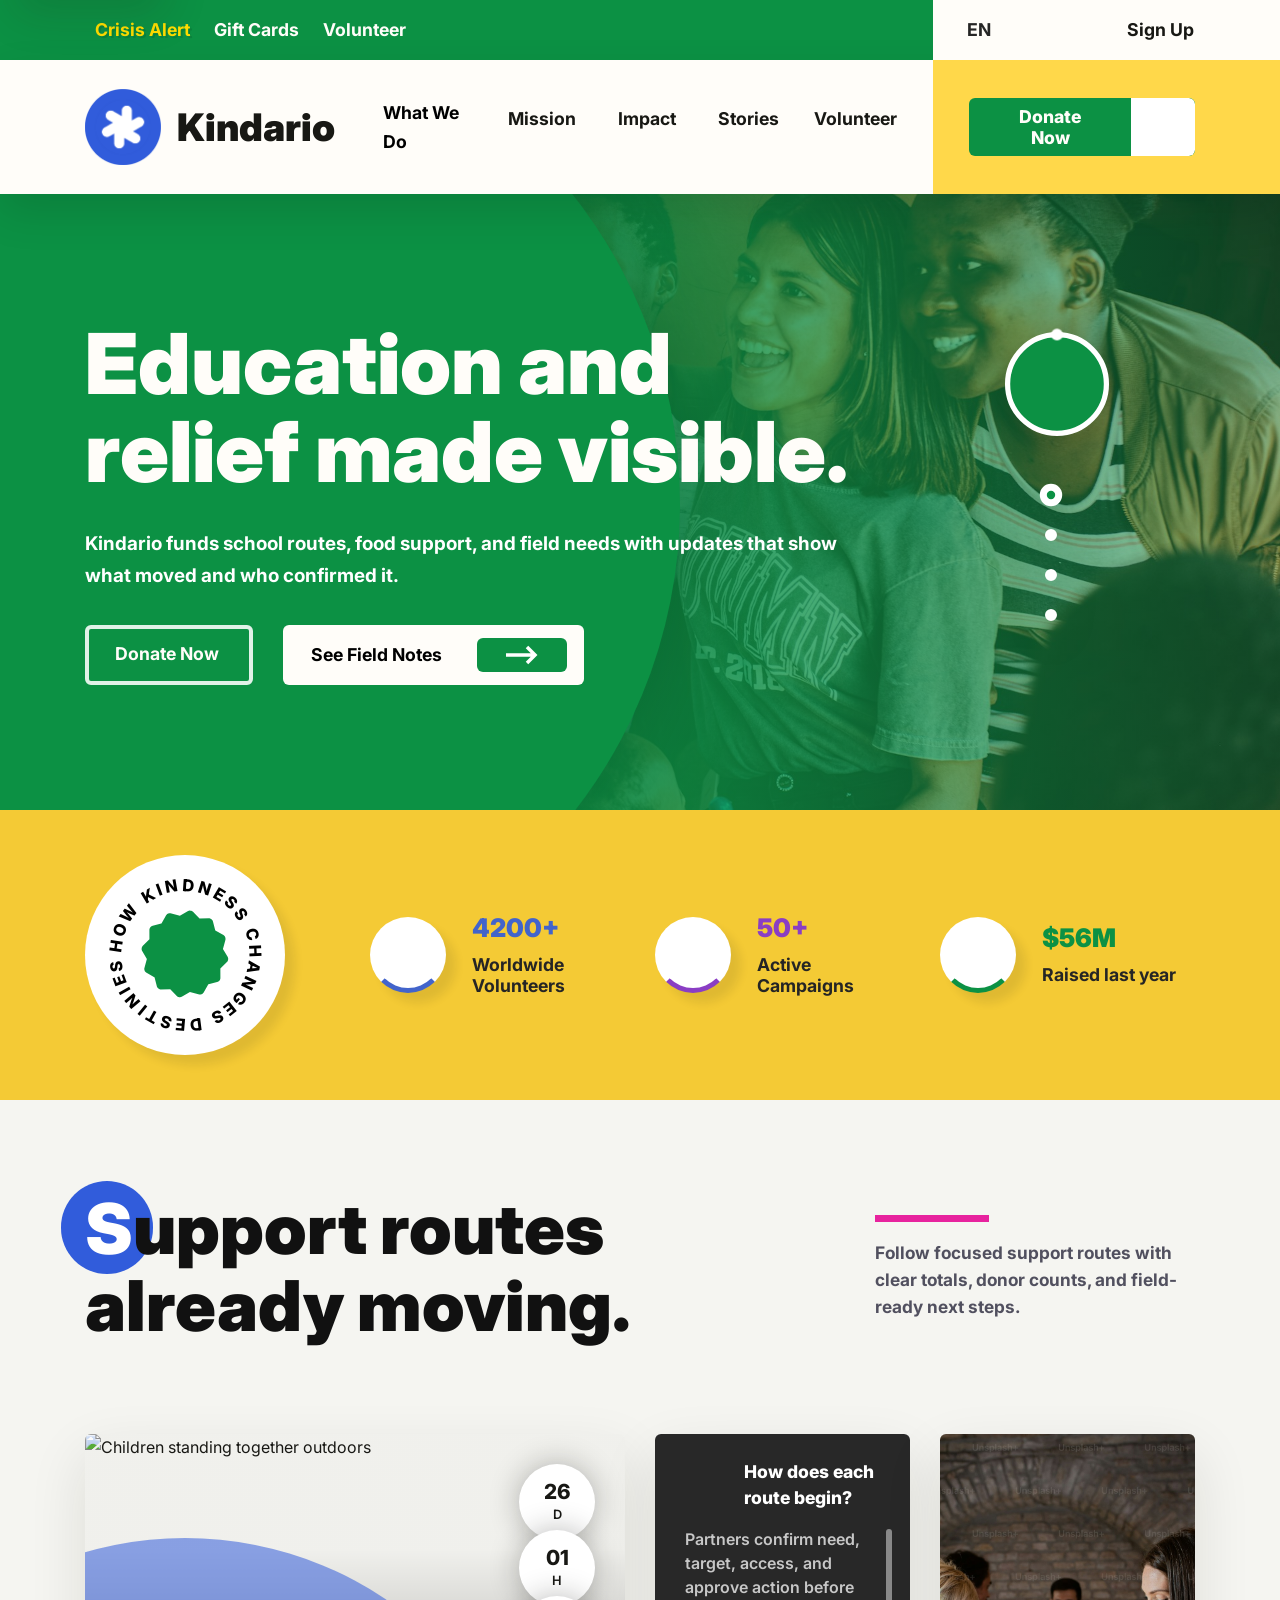
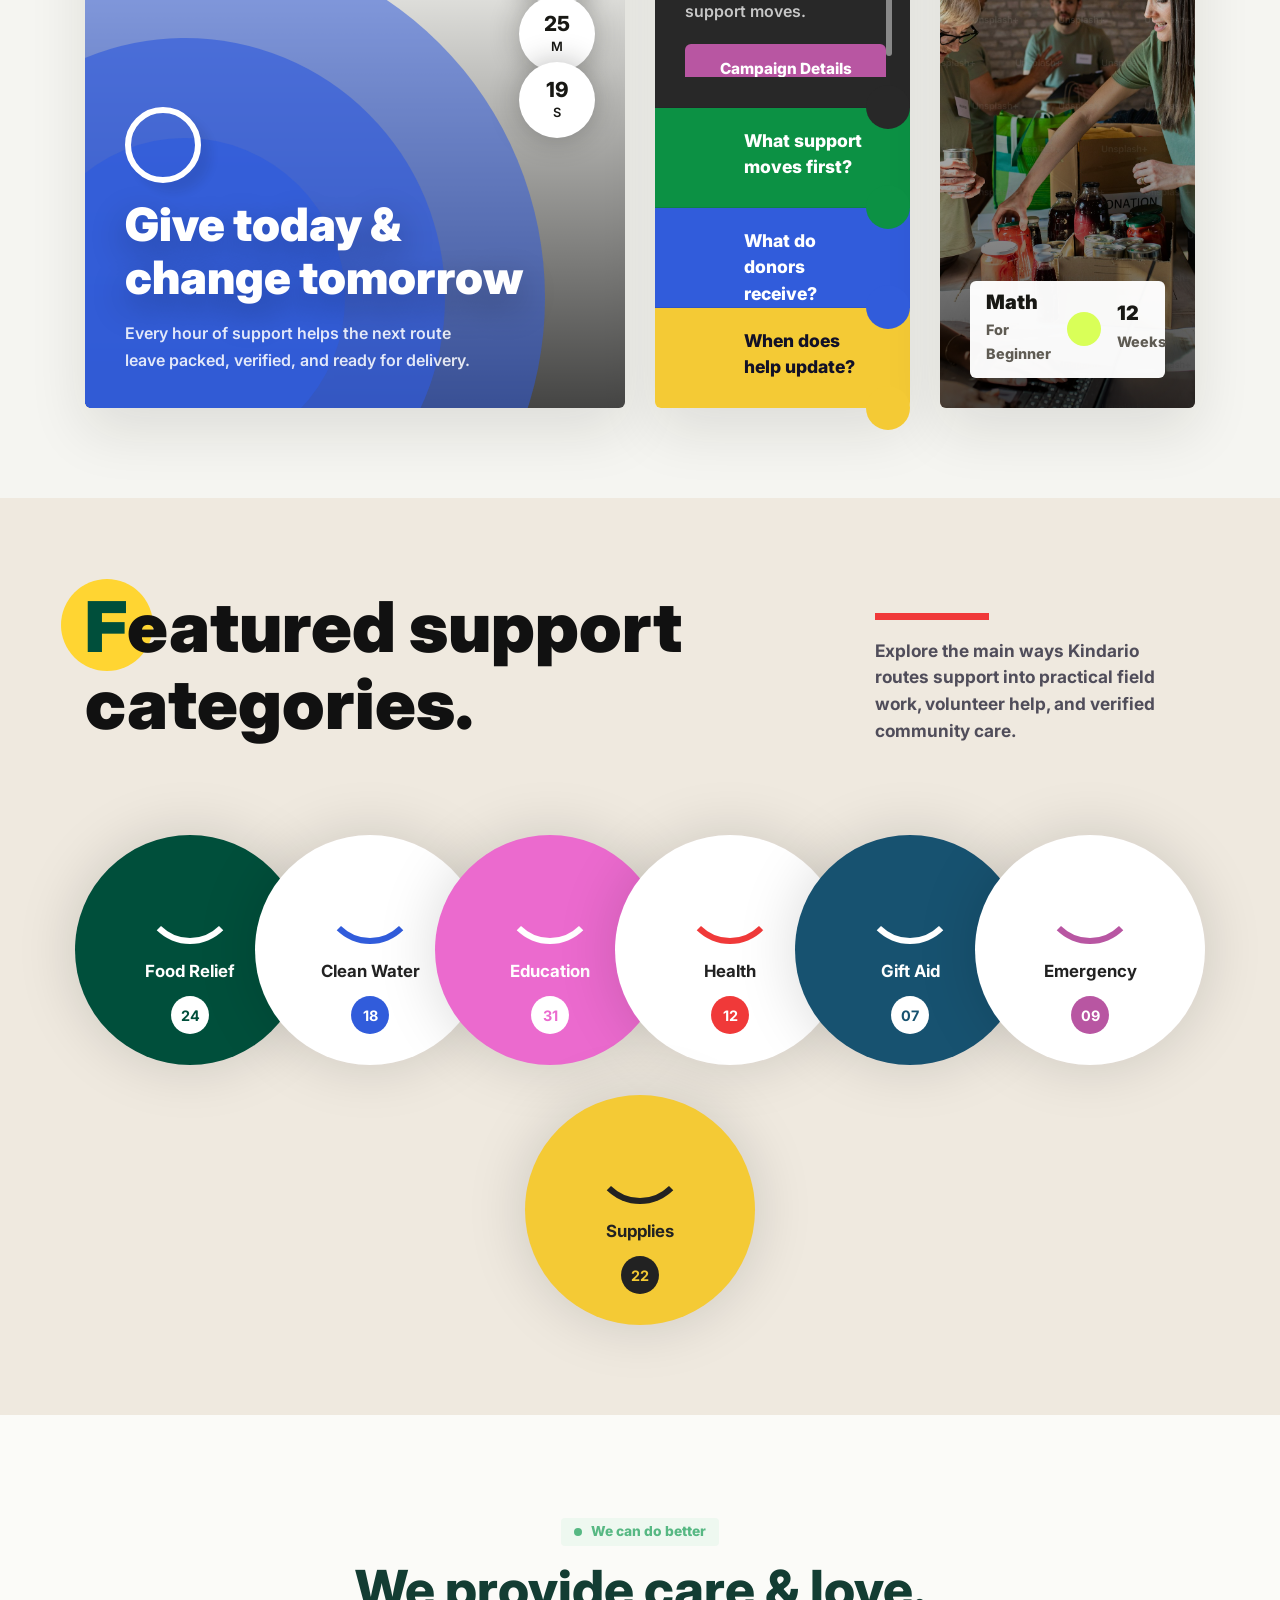
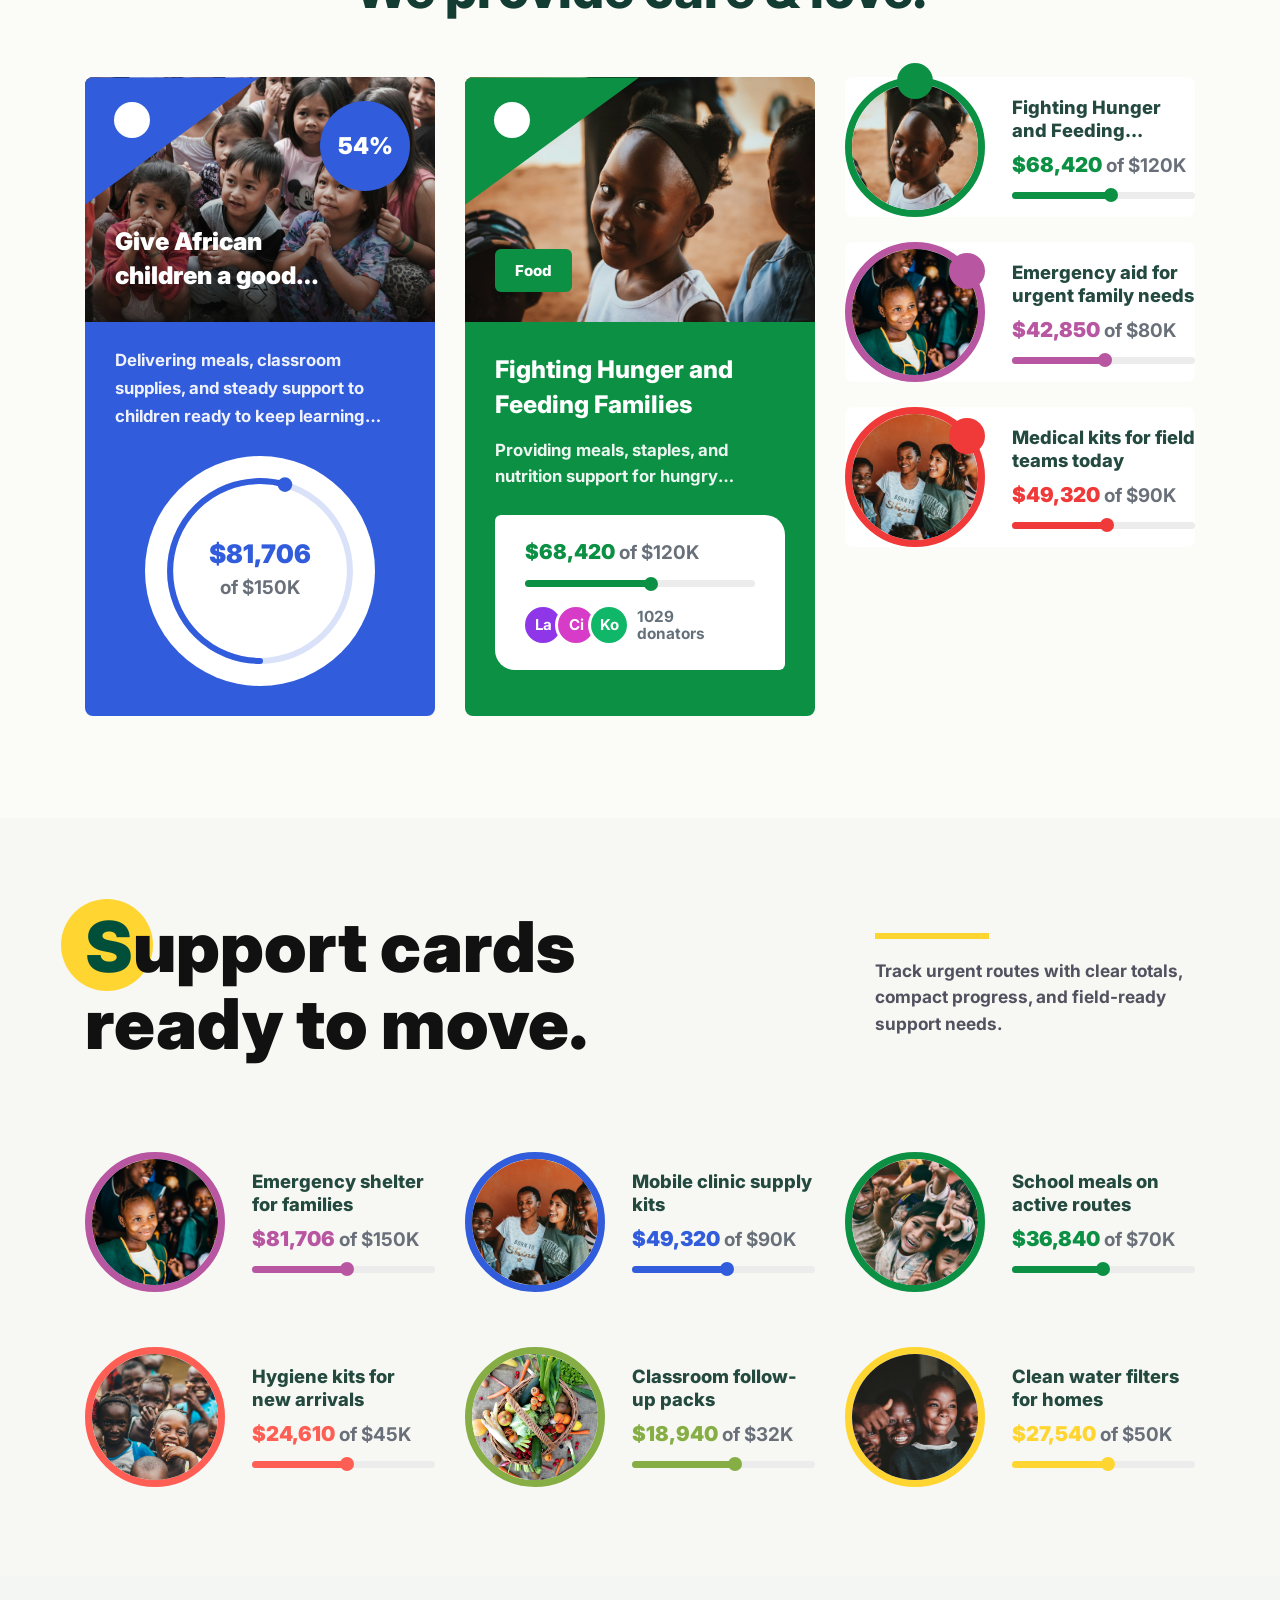
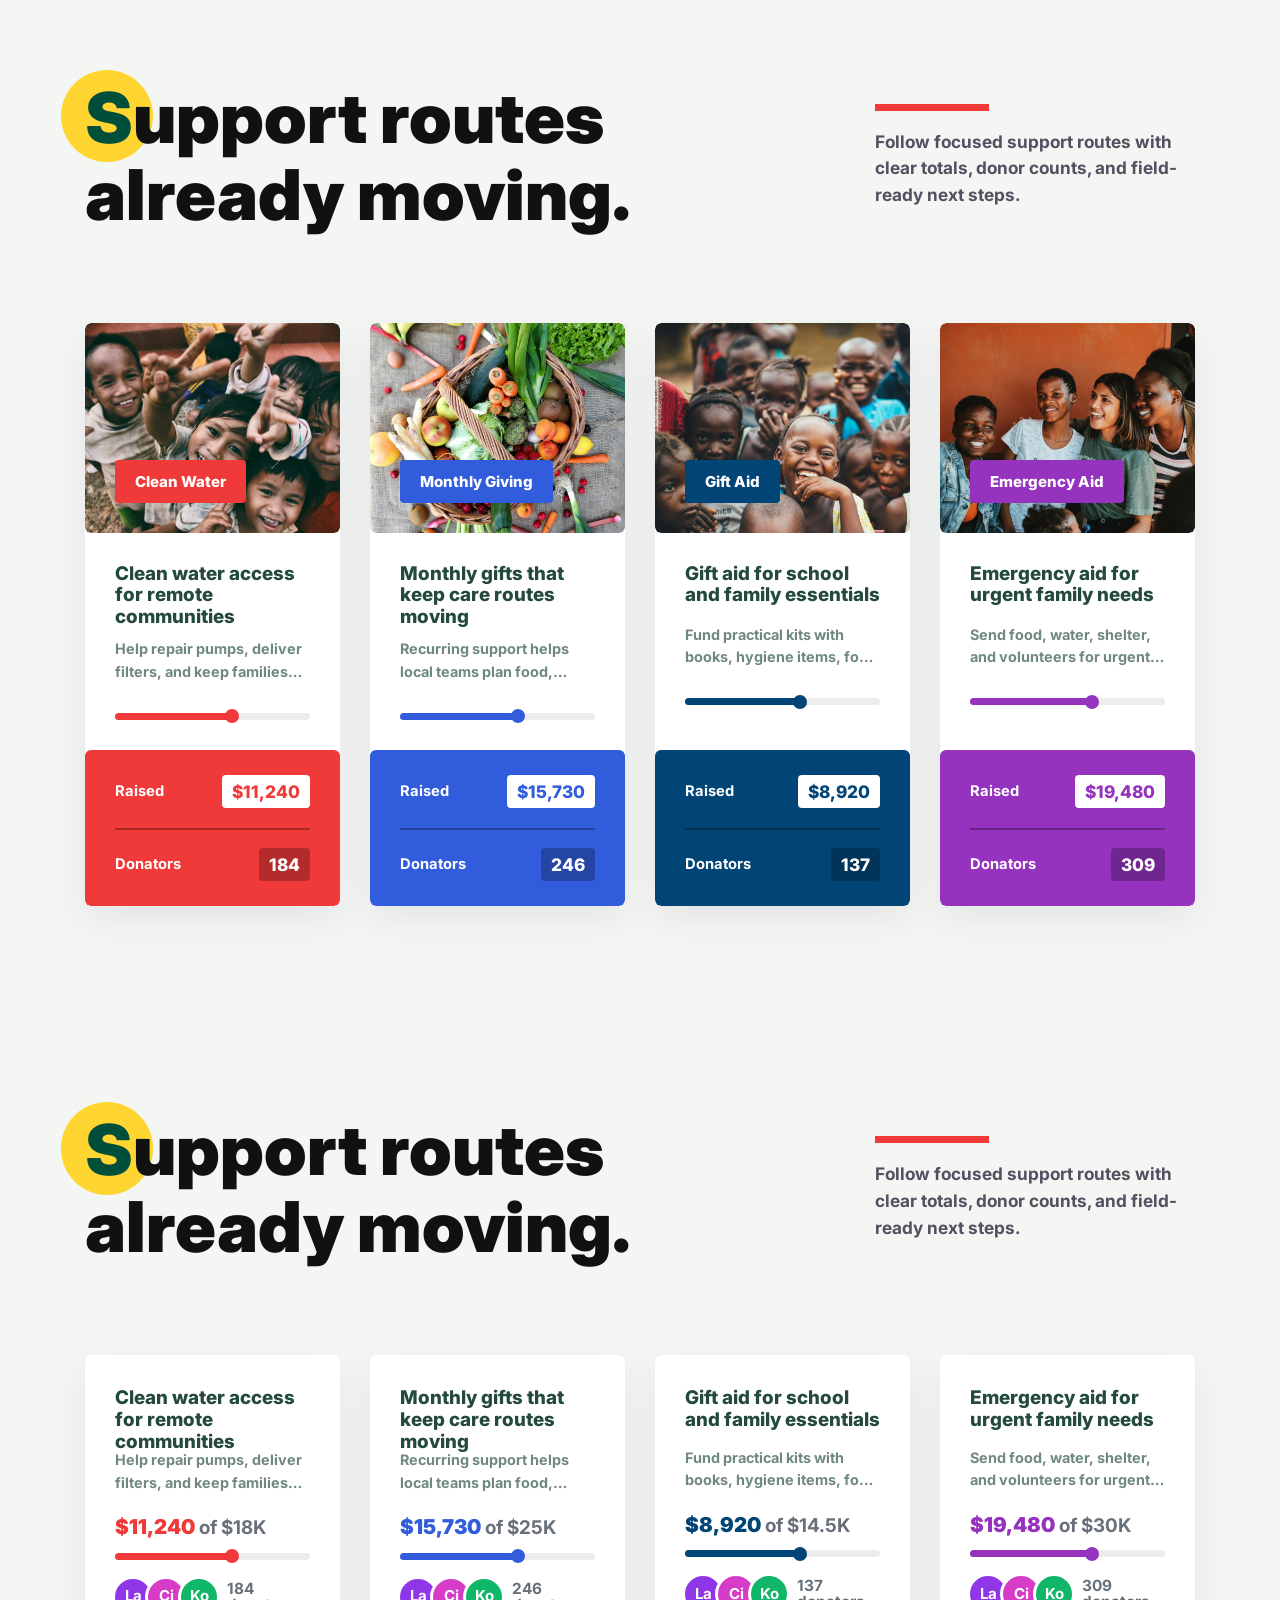
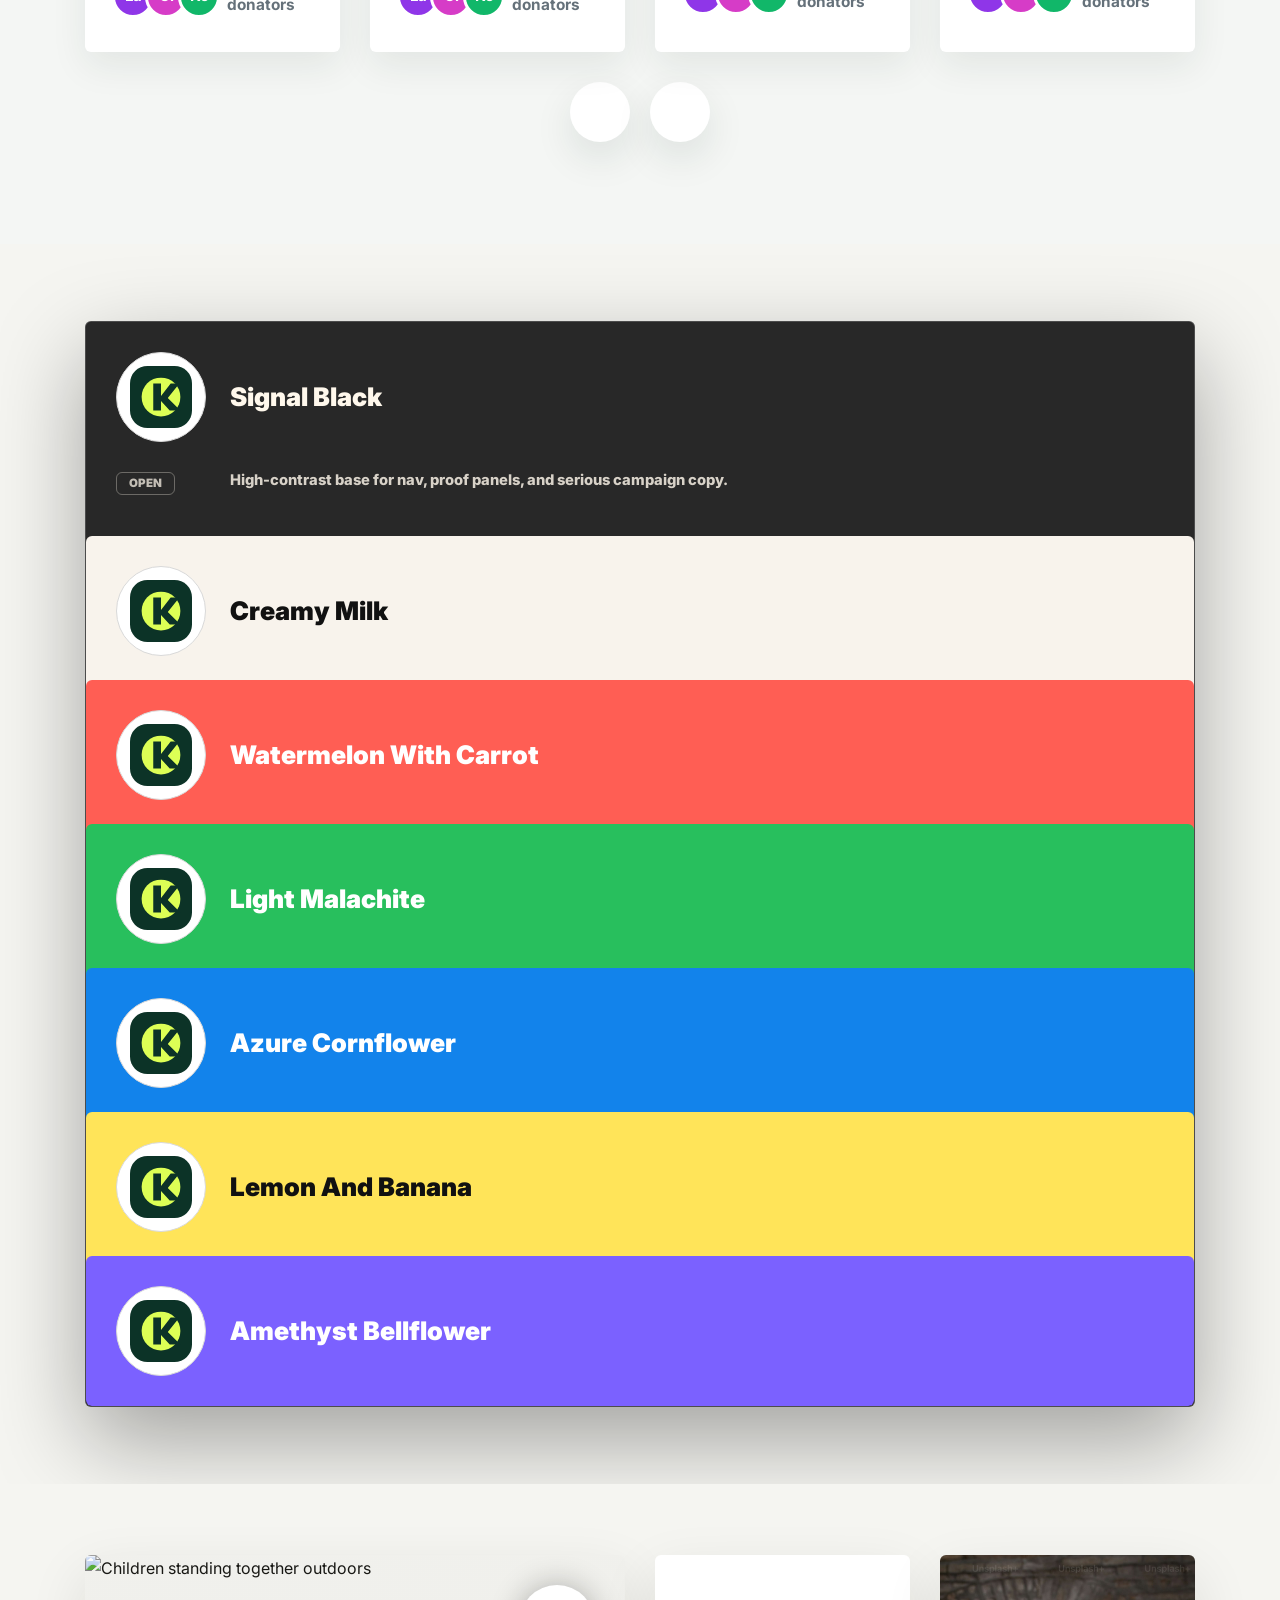
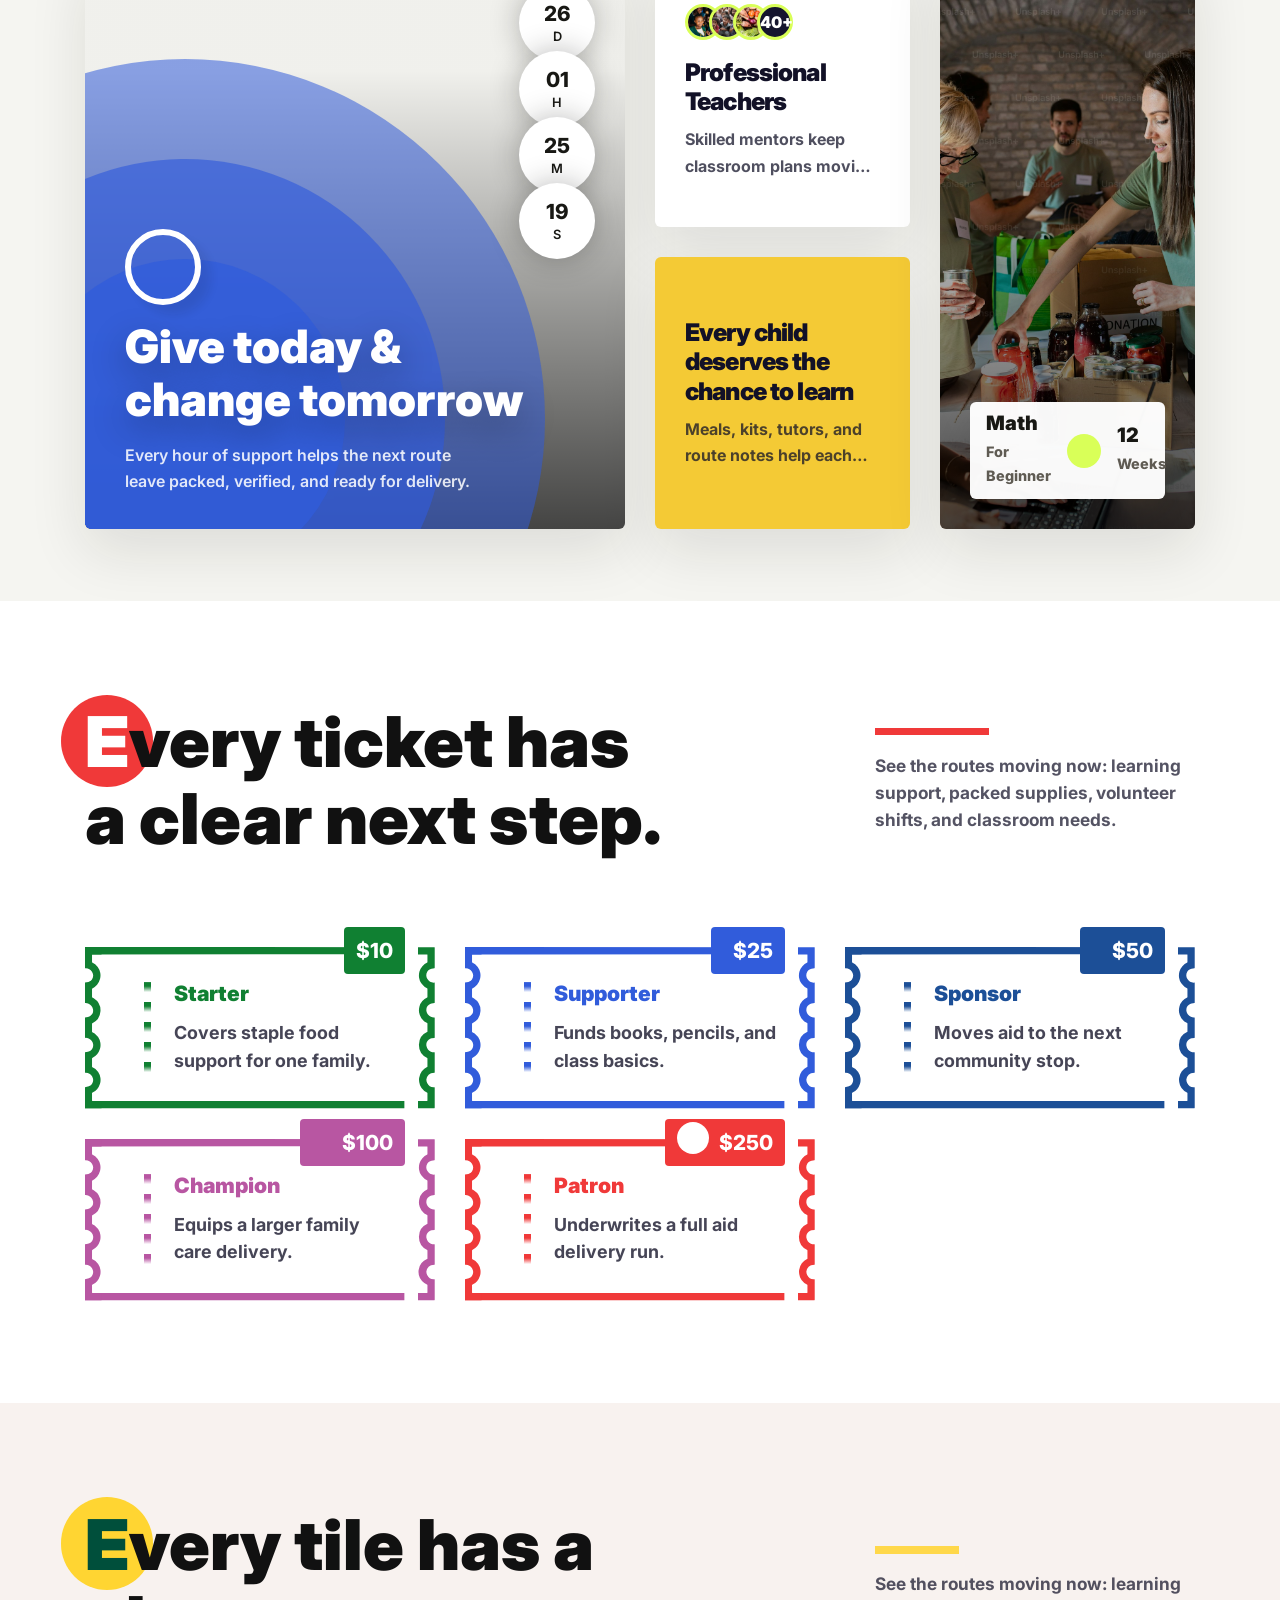
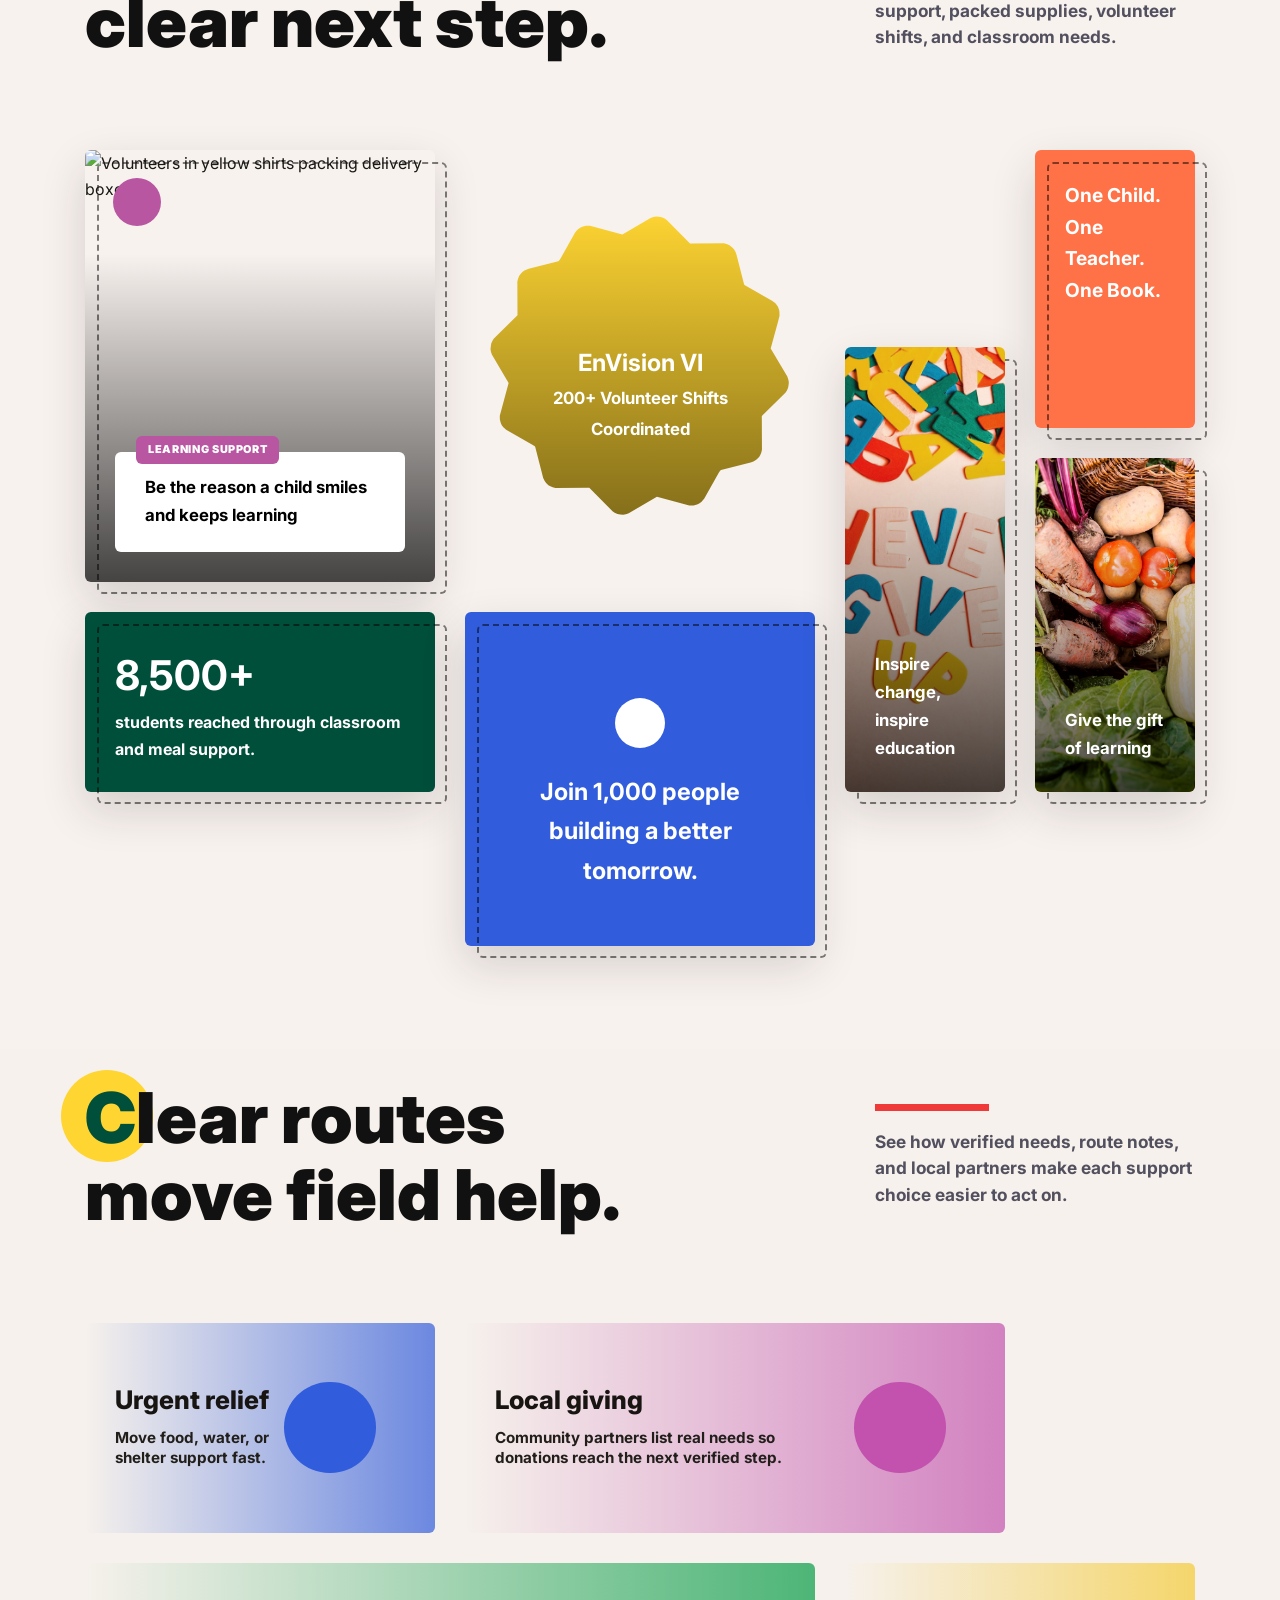
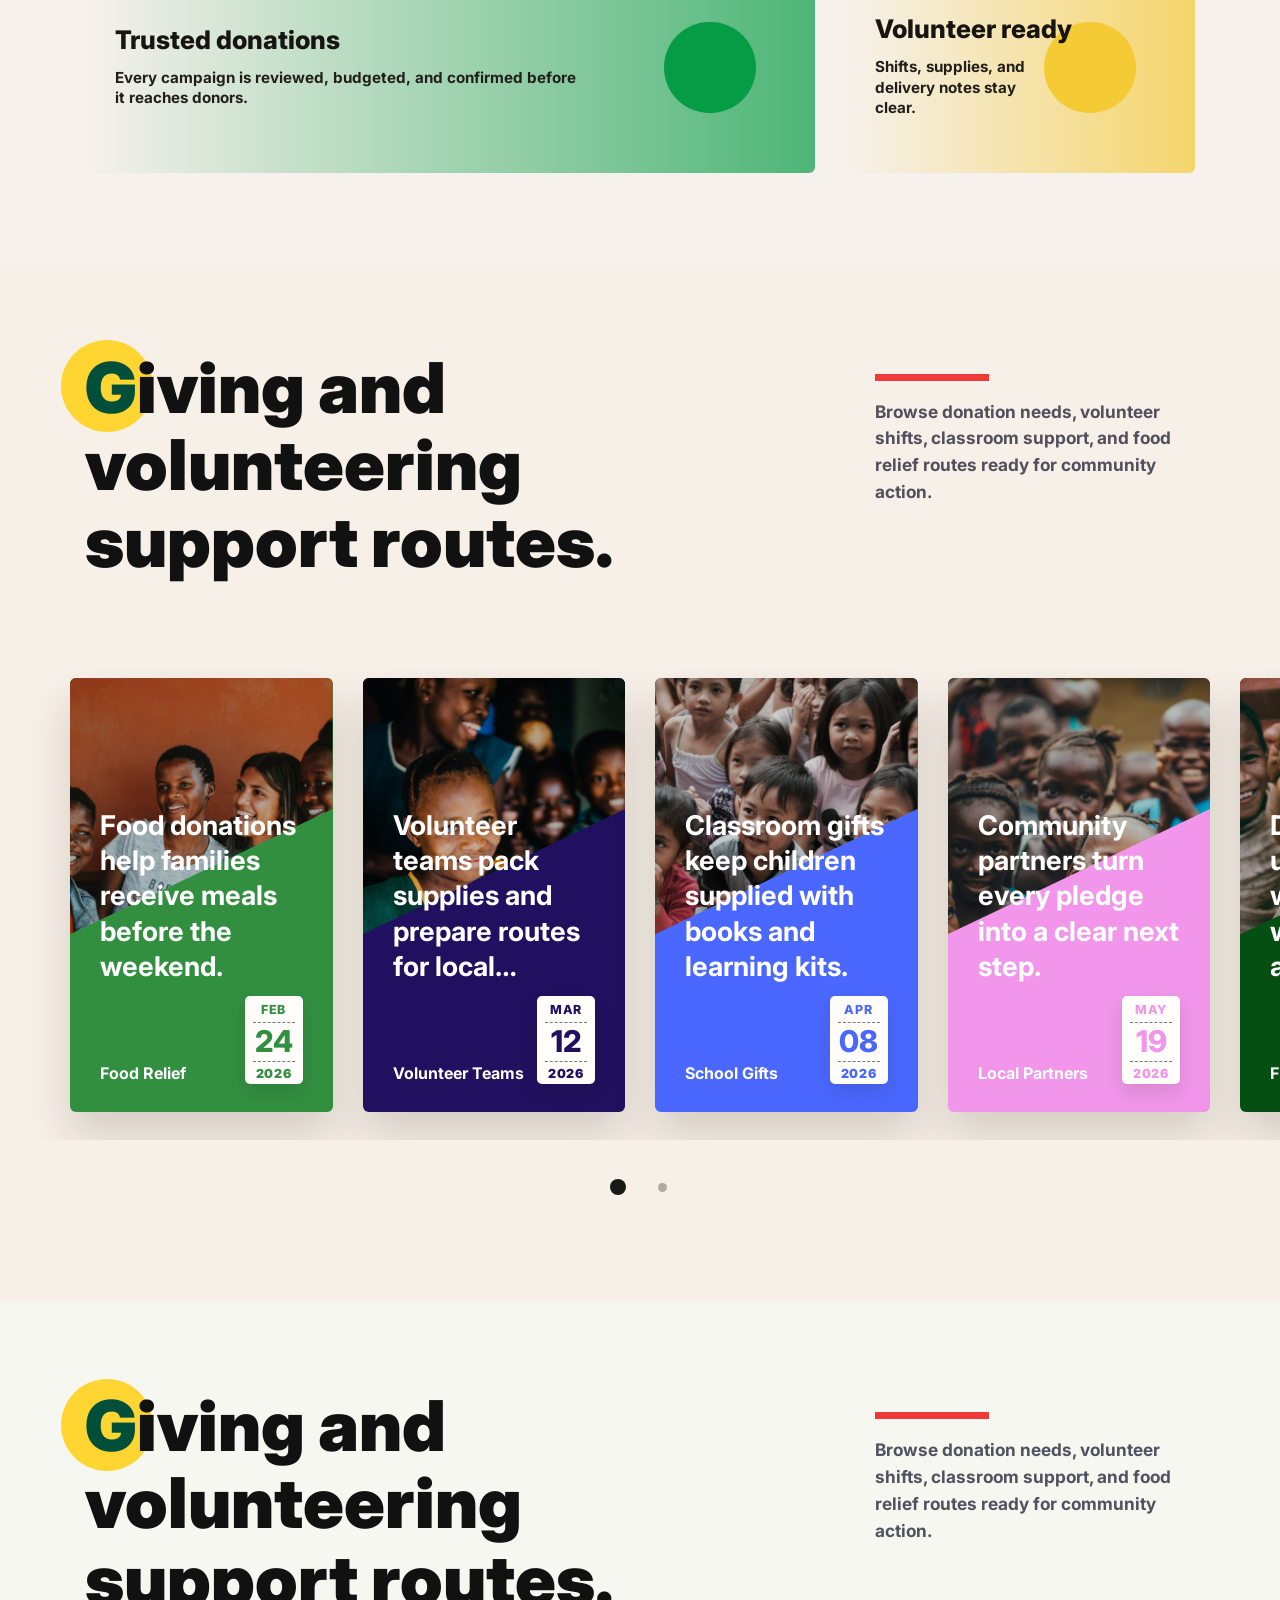
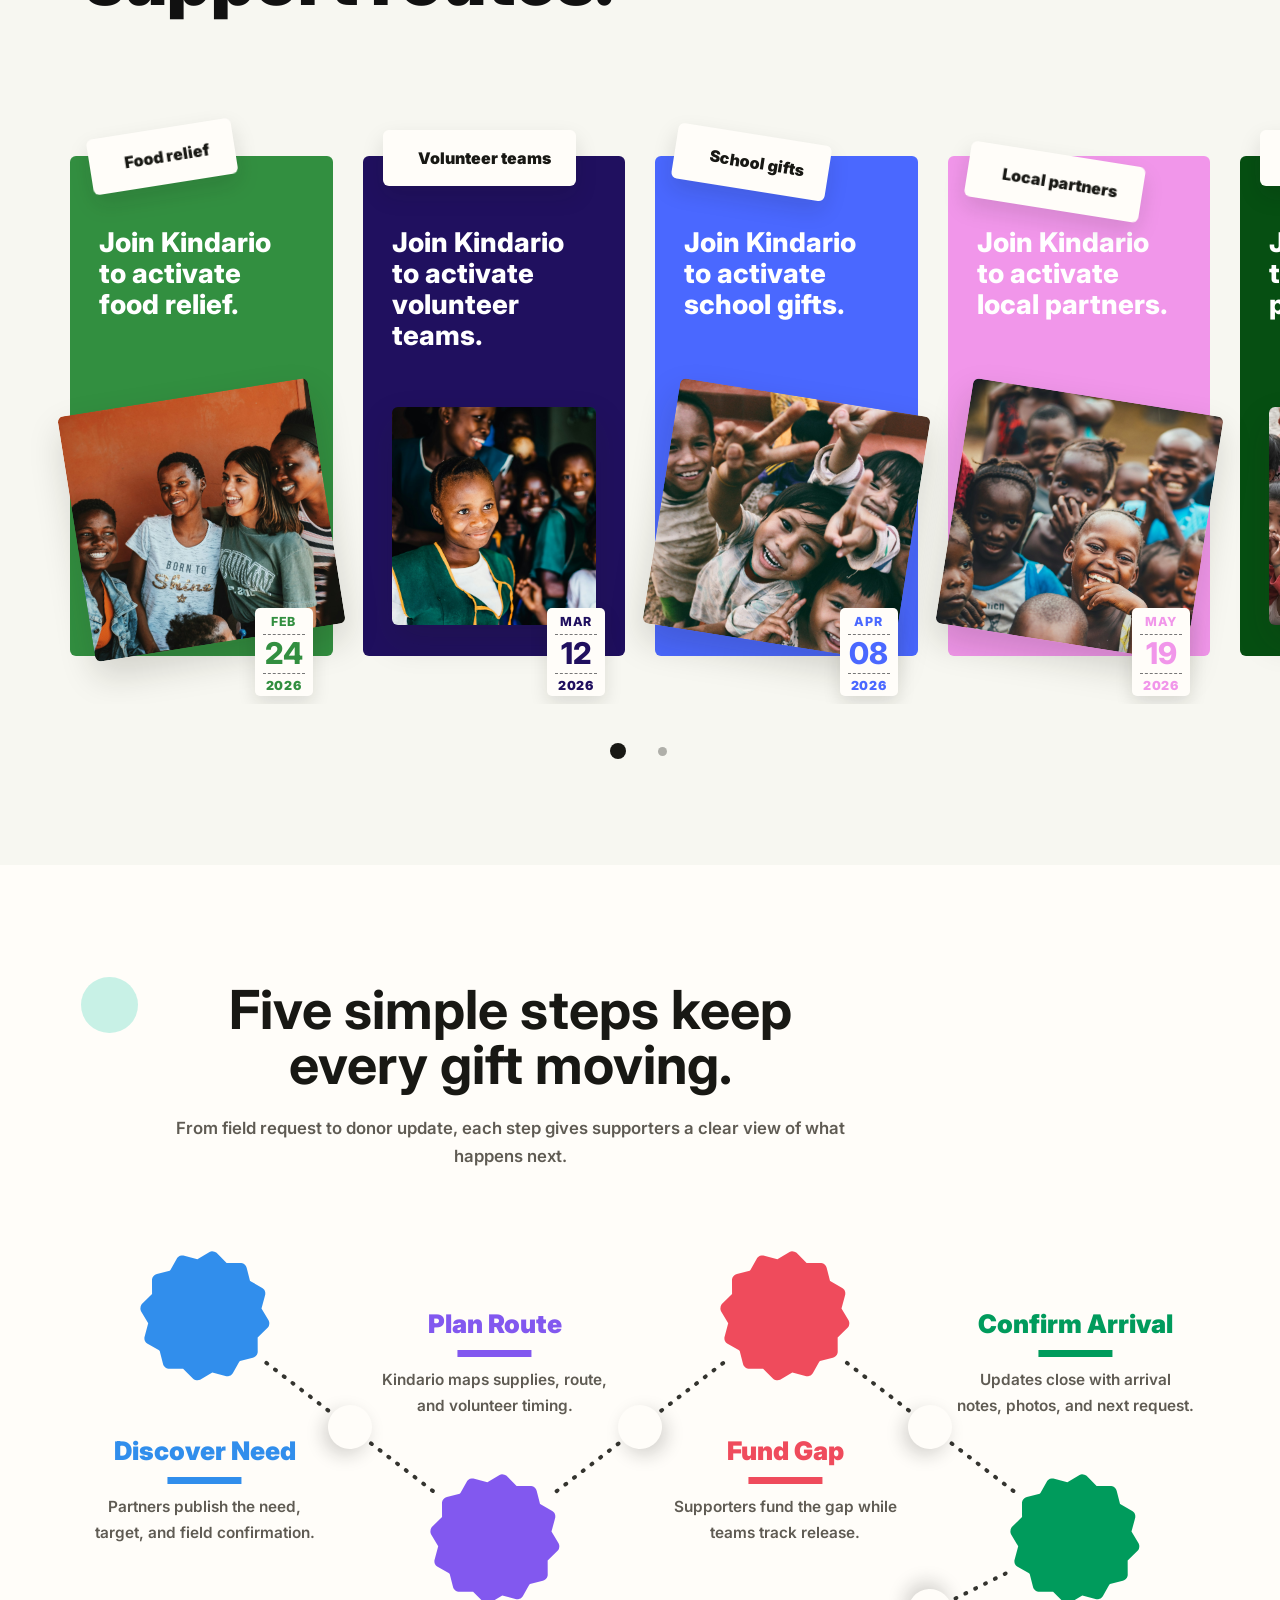
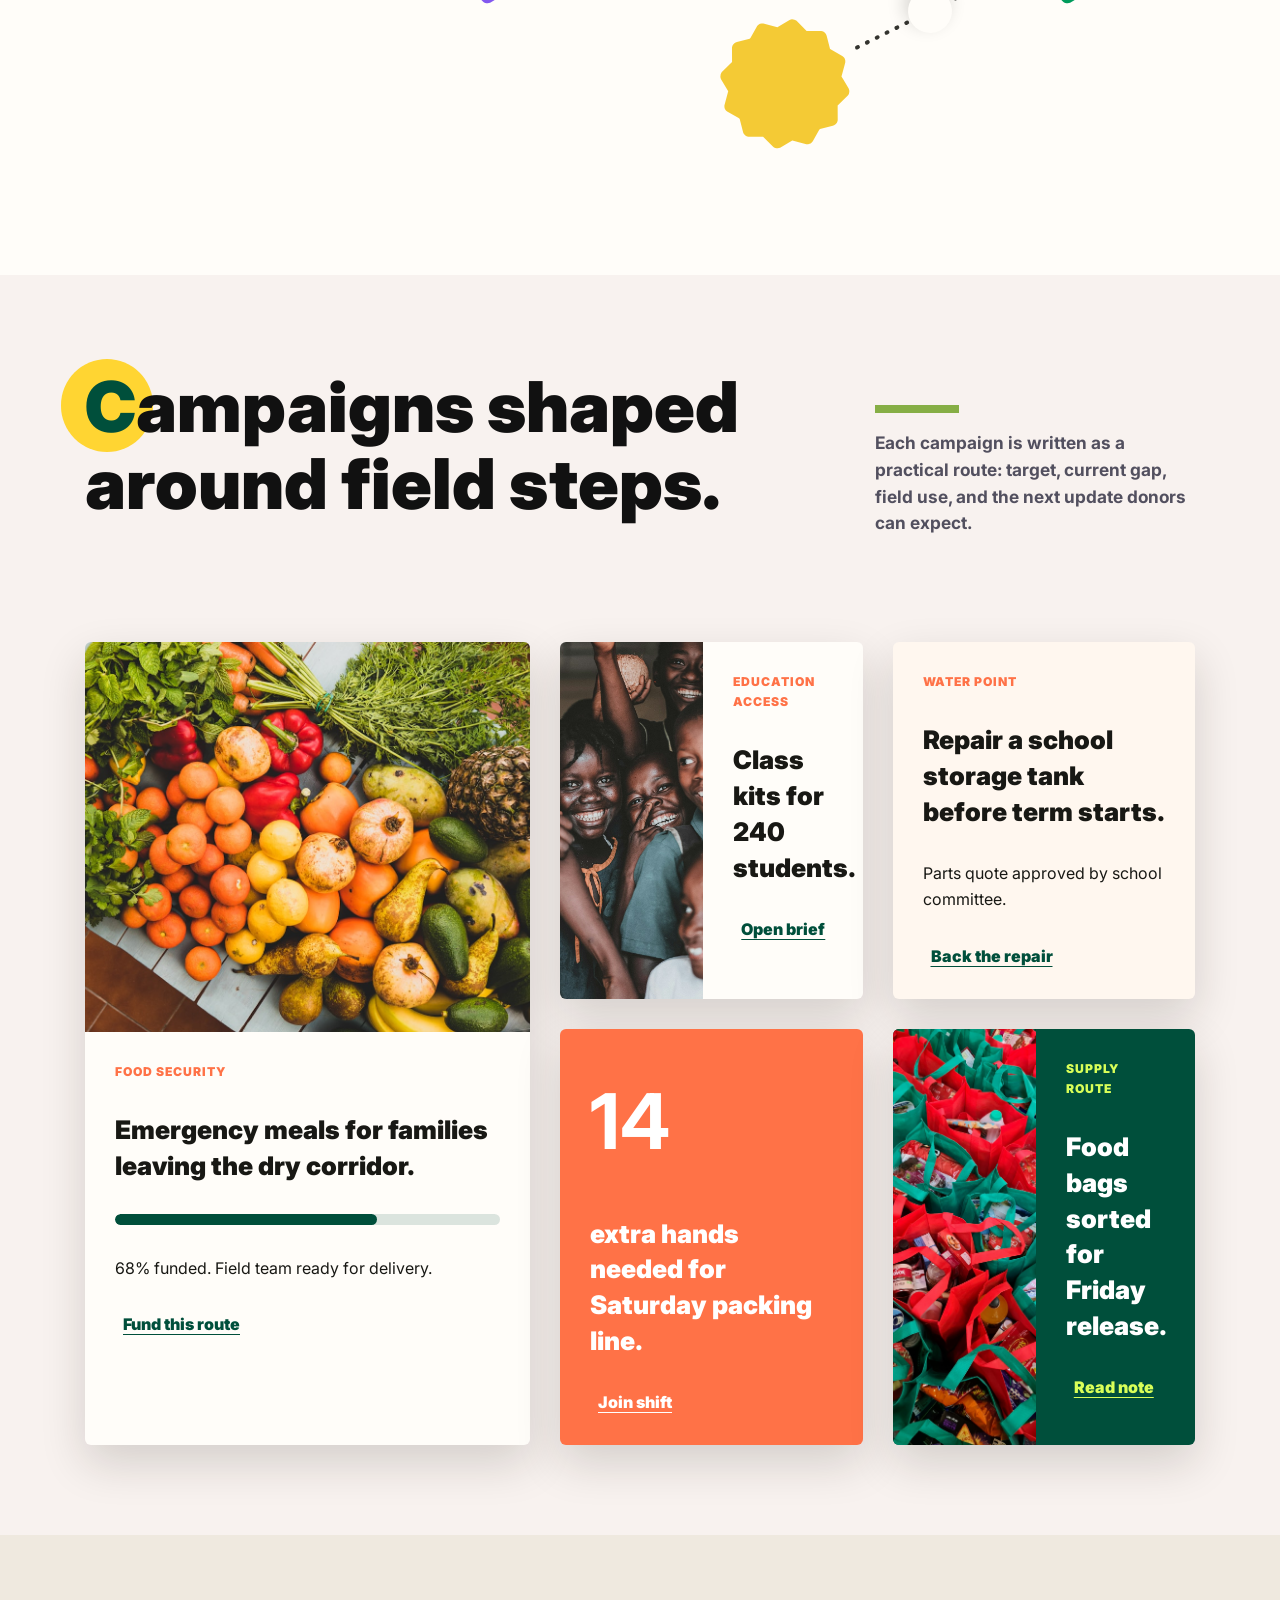
==== commit b5899ae7: "Update donation card hover effects" ====
--- a/template/index.html
+++ b/template/index.html
@@ -1756,6 +1756,23 @@
           </div>
         </div>
       </section>
+
+      <section class="logo-carousel-section" aria-label="Partner logos">
+        <div class="logo-carousel-shell">
+          <div class="logo-carousel-track">
+            <span class="logo-carousel-item">BrightAid</span>
+            <span class="logo-carousel-item">CareBridge</span>
+            <span class="logo-carousel-item">FoodRelief Co.</span>
+            <span class="logo-carousel-item">WaterWay</span>
+            <span class="logo-carousel-item">HopeGrid</span>
+            <span class="logo-carousel-item" aria-hidden="true">BrightAid</span>
+            <span class="logo-carousel-item" aria-hidden="true">CareBridge</span>
+            <span class="logo-carousel-item" aria-hidden="true">FoodRelief Co.</span>
+            <span class="logo-carousel-item" aria-hidden="true">WaterWay</span>
+            <span class="logo-carousel-item" aria-hidden="true">HopeGrid</span>
+          </div>
+        </div>
+      </section>
     </main>
 
     <footer class="site-footer">
--- a/template/assets/css/style.css
+++ b/template/assets/css/style.css
@@ -6298,6 +6298,56 @@
 .service-cta-button:focus-visible {
   background: #0d2a50;
   color: #fff15d;
+}
+
+.logo-carousel-section {
+  padding: 0 0 42px;
+  background: #fffdf9;
+}
+
+.logo-carousel-shell {
+  overflow: hidden;
+  width: min(1460px, calc(100% - 48px));
+  margin: 0 auto;
+  border-top: 1px solid rgba(24, 24, 20, 0.1);
+  border-bottom: 1px solid rgba(24, 24, 20, 0.1);
+  padding: 18px 0;
+}
+
+.logo-carousel-track {
+  display: flex;
+  width: max-content;
+  align-items: center;
+  gap: 22px;
+  animation: logoCarouselMove 28s linear infinite;
+}
+
+.logo-carousel-item {
+  display: inline-flex;
+  min-width: 228px;
+  min-height: 74px;
+  align-items: center;
+  justify-content: center;
+  border: 1px solid rgba(24, 24, 20, 0.12);
+  border-radius: 999px;
+  background: #fff;
+  color: #111;
+  padding: 0 28px;
+  font-size: clamp(1.1rem, 1.8vw, 1.45rem);
+  font-weight: 900;
+  letter-spacing: 0;
+  text-transform: none;
+  box-shadow: 0 10px 28px rgba(17, 17, 17, 0.08);
+}
+
+@keyframes logoCarouselMove {
+  from {
+    transform: translateX(0);
+  }
+
+  to {
+    transform: translateX(calc(-50% - 11px));
+  }
 }
 
 .site-footer {
@@ -8253,27 +8303,59 @@
 
 
 .donation-secondary-grid .donation-campaign-card {
-  --secondary-ribbon: #43b37d;
+  --donation-accent: #F03939;
+  --secondary-ribbon: var(--donation-accent);
   display: flex;
   flex-direction: column;
 }
 
 .donation-secondary-grid .donation-campaign-card:nth-child(1) {
-  --secondary-ribbon: #315cdb;
+  --donation-accent: #F03939;
 }
 
 .donation-secondary-grid .donation-campaign-card:nth-child(2) {
-  --secondary-ribbon: #f03939;
+  --donation-accent: #315CDB;
 }
 
 .donation-secondary-grid .donation-campaign-card:nth-child(3) {
-  --secondary-ribbon: #175270;
+  --donation-accent: #014576;
 }
 
 .donation-secondary-grid .donation-campaign-card:nth-child(4) {
-  --secondary-ribbon: #b856a2;
-}
-
+  --donation-accent: #9532BE;
+}
+
+.donation-secondary-grid .donation-campaign-card:nth-child(5) {
+  --donation-accent: #108032;
+}
+
+.donation-secondary-grid .donation-campaign-card:nth-child(6) {
+  --donation-accent: #E7239E;
+}
+
+.donation-secondary-grid .donation-campaign-card:nth-child(7) {
+  --donation-accent: #315CDB;
+}
+
+.donation-secondary-grid .donation-campaign-card:nth-child(8) {
+  --donation-accent: #9532BE;
+}
+
+.donation-secondary-grid .donation-campaign-card:nth-child(9) {
+  --donation-accent: #F03939;
+}
+
+.donation-secondary-grid .donation-campaign-card:nth-child(10) {
+  --donation-accent: #108032;
+}
+
+.donation-secondary-grid .donation-campaign-card:nth-child(11) {
+  --donation-accent: #F4CA35;
+}
+
+.donation-secondary-grid .donation-campaign-card:nth-child(12) {
+  --donation-accent: #014576;
+}
 .donation-secondary-grid .donation-campaign-card,
 .donation-secondary-grid .donation-campaign-media,
 .donation-secondary-grid .donation-campaign-media img,
@@ -8539,9 +8621,14 @@
   height: 7px;
   background: #F03939;
 }
-.course-routes-head h2::before,
+
+
+.course-routes-head h2::before {
+  background: #315CDB;
+}
+
 .course-routes-head .split-section-note::before {
-  background: #315CDB;
+  background: #E7239E;
 }
 
 .ticket-board-head h2::before,
@@ -8590,19 +8677,103 @@
   display: flex;
   min-height: 0;
   flex-direction: column;
-  background: #ffffff;
+  background: transparent;
+  box-shadow: none;
+  overflow: visible;
+  position: relative;
+  perspective: 900px;
+}
+.donation-secondary-grid-plain .donation-campaign-card::before {
+  content: "";
+  position: absolute;
+  inset: 0;
+  z-index: 1;
+  border-radius: inherit;
+  background: var(--donation-accent);
   box-shadow: 0 14px 36px rgba(20, 49, 40, 0.08);
-  overflow: hidden;
-}
-
+  pointer-events: none;
+  transform: rotateY(-180deg);
+  transition: transform 520ms cubic-bezier(0.2, 0.8, 0.2, 1);
+  backface-visibility: hidden;
+}
+.donation-secondary-grid-plain .donation-campaign-card {
+  --secondary-mask-photo: url("../images/kindario-hero-slide-1.jpg");
+}
+
+.donation-secondary-grid-plain .donation-campaign-card:nth-child(4n + 1) {
+  --secondary-mask-photo: url("../images/kindario-hero-slide-1.jpg");
+}
+
+.donation-secondary-grid-plain .donation-campaign-card:nth-child(4n + 2) {
+  --secondary-mask-photo: url("../images/annie-spratt-cVEOh_JJmEE-unsplash.jpg");
+}
+
+.donation-secondary-grid-plain .donation-campaign-card:nth-child(4n + 3) {
+  --secondary-mask-photo: url("../images/kindario-hero-slide-2.jpg");
+}
+
+.donation-secondary-grid-plain .donation-campaign-card:nth-child(4n + 4) {
+  --secondary-mask-photo: url("../images/delsie-bohol-IVfORR3ZqH4-unsplash.jpg");
+}
+.donation-secondary-grid-plain .donation-campaign-card::after {
+  content: "";
+  position: absolute;
+  inset: 28px;
+  z-index: 3;
+  background-image: var(--secondary-mask-photo);
+  background-position: center;
+  background-size: cover;
+  background-repeat: no-repeat;
+  pointer-events: none;
+  transform: rotateY(-180deg) rotate(-90deg) scale(0.82);
+  transition: transform 520ms cubic-bezier(0.2, 0.8, 0.2, 1);
+  backface-visibility: hidden;
+  -webkit-mask-image: url("../images/4699201.svg");
+  mask-image: url("../images/4699201.svg");
+  -webkit-mask-repeat: no-repeat;
+  mask-repeat: no-repeat;
+  -webkit-mask-position: center;
+  mask-position: center;
+  -webkit-mask-size: contain;
+  mask-size: contain;
+}
+.donation-secondary-grid-plain .donation-campaign-card:hover,
+.donation-secondary-grid-plain .donation-campaign-card:focus-within {
+  background: transparent;
+  box-shadow: none;
+}
+.donation-secondary-grid-plain .donation-campaign-card:hover::before,
+.donation-secondary-grid-plain .donation-campaign-card:focus-within::before {
+  transform: rotateY(0deg);
+}
+.donation-secondary-grid-plain .donation-campaign-card:hover::after,
+.donation-secondary-grid-plain .donation-campaign-card:focus-within::after {
+  transform: rotateY(0deg) rotate(0deg) scale(1);
+}
+.donation-secondary-grid-plain .donation-campaign-card:hover .donation-campaign-body,
+.donation-secondary-grid-plain .donation-campaign-card:focus-within .donation-campaign-body {
+  transform: rotateY(180deg);
+}
+.donation-secondary-grid-plain .donation-campaign-card:hover .donation-campaign-body > *,
+.donation-secondary-grid-plain .donation-campaign-card:focus-within .donation-campaign-body > * {
+  opacity: 0;
+}
 .donation-secondary-grid-plain .donation-campaign-body {
+  position: relative;
+  z-index: 2;
   display: grid;
   min-height: 230px;
   align-content: center;
   gap: 22px;
+  border-radius: inherit;
+  background: #ffffff;
+  box-shadow: 0 14px 36px rgba(20, 49, 40, 0.08);
   padding: 38px 30px;
-}
-
+  pointer-events: none;
+  transform: rotateY(0deg);
+  transition: transform 520ms cubic-bezier(0.2, 0.8, 0.2, 1);
+  backface-visibility: hidden;
+}
 .donation-secondary-grid-plain .donation-campaign-body h3 {
   min-height: 0;
   max-height: 2.44em;
@@ -8659,7 +8830,6 @@
   align-content: start;
   padding: 32px 30px 34px;
 }
-
 .donation-secondary-grid-plain .donation-campaign-body > p {
   min-height: 2.9em;
   margin: 0;
@@ -9165,13 +9335,13 @@
 .index2-peek-slideshow .card-carousel-head h2::before,
 .index2-peek-slideshow #route-carousel-title::before,
 .index2-peek-slideshow #route-carousel-secondary-title::before {
-  background: #F03939;
-  box-shadow: -70px 0 rgba(240, 57, 57, 0.2), -35px 0 rgba(240, 57, 57, 0.4);
+  background: #108032;
+  box-shadow: -70px 0 rgba(16, 128, 50, 0.2), -35px 0 rgba(16, 128, 50, 0.4);
 }
 
 .index2-peek-slideshow .card-carousel-head .section-copy::before,
 .index2-peek-slideshow .card-carousel-head .split-section-note::before {
-  background: #F03939;
+  background: #108032;
 }
 
 .index2-peek-slideshow .ticket-board-head h2::before,
@@ -9190,13 +9360,17 @@
 .index2-peek-slideshow .card-carousel-head h2::before,
 .index2-peek-slideshow #route-carousel-title::before,
 .index2-peek-slideshow #route-carousel-secondary-title::before {
-  background: #F03939;
+  background: #108032;
   box-shadow: -70px 0 rgba(16, 128, 50, 0.2), -35px 0 rgba(16, 128, 50, 0.4);
 }
 
 .index2-peek-slideshow .card-carousel-head .section-copy::before,
 .index2-peek-slideshow .card-carousel-head .split-section-note::before {
-  background: #F03939;
+  background: #108032;
+}
+
+.index2-peek-slideshow .ticket-card-red {
+  --ticket-stroke: #F03939 !important;
 }
 
 .index2-peek-slideshow #route-carousel-title::first-letter,
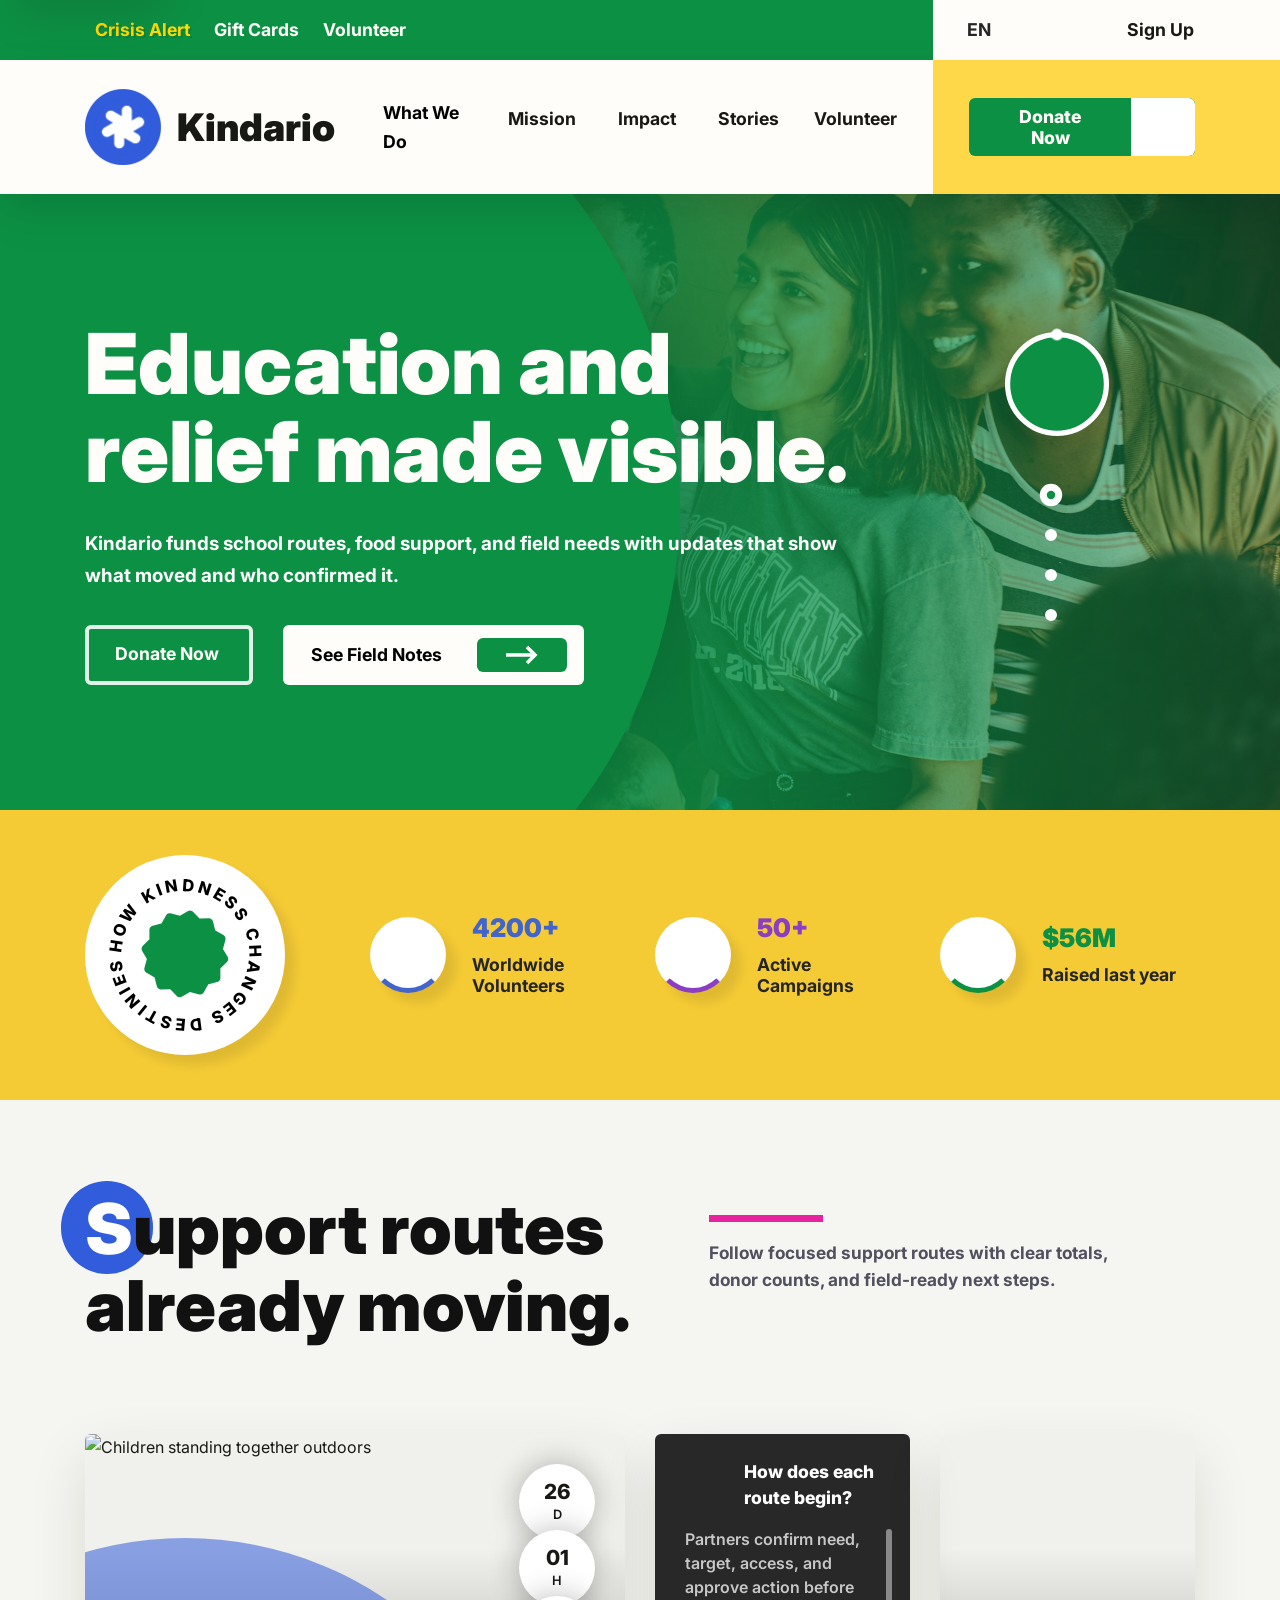
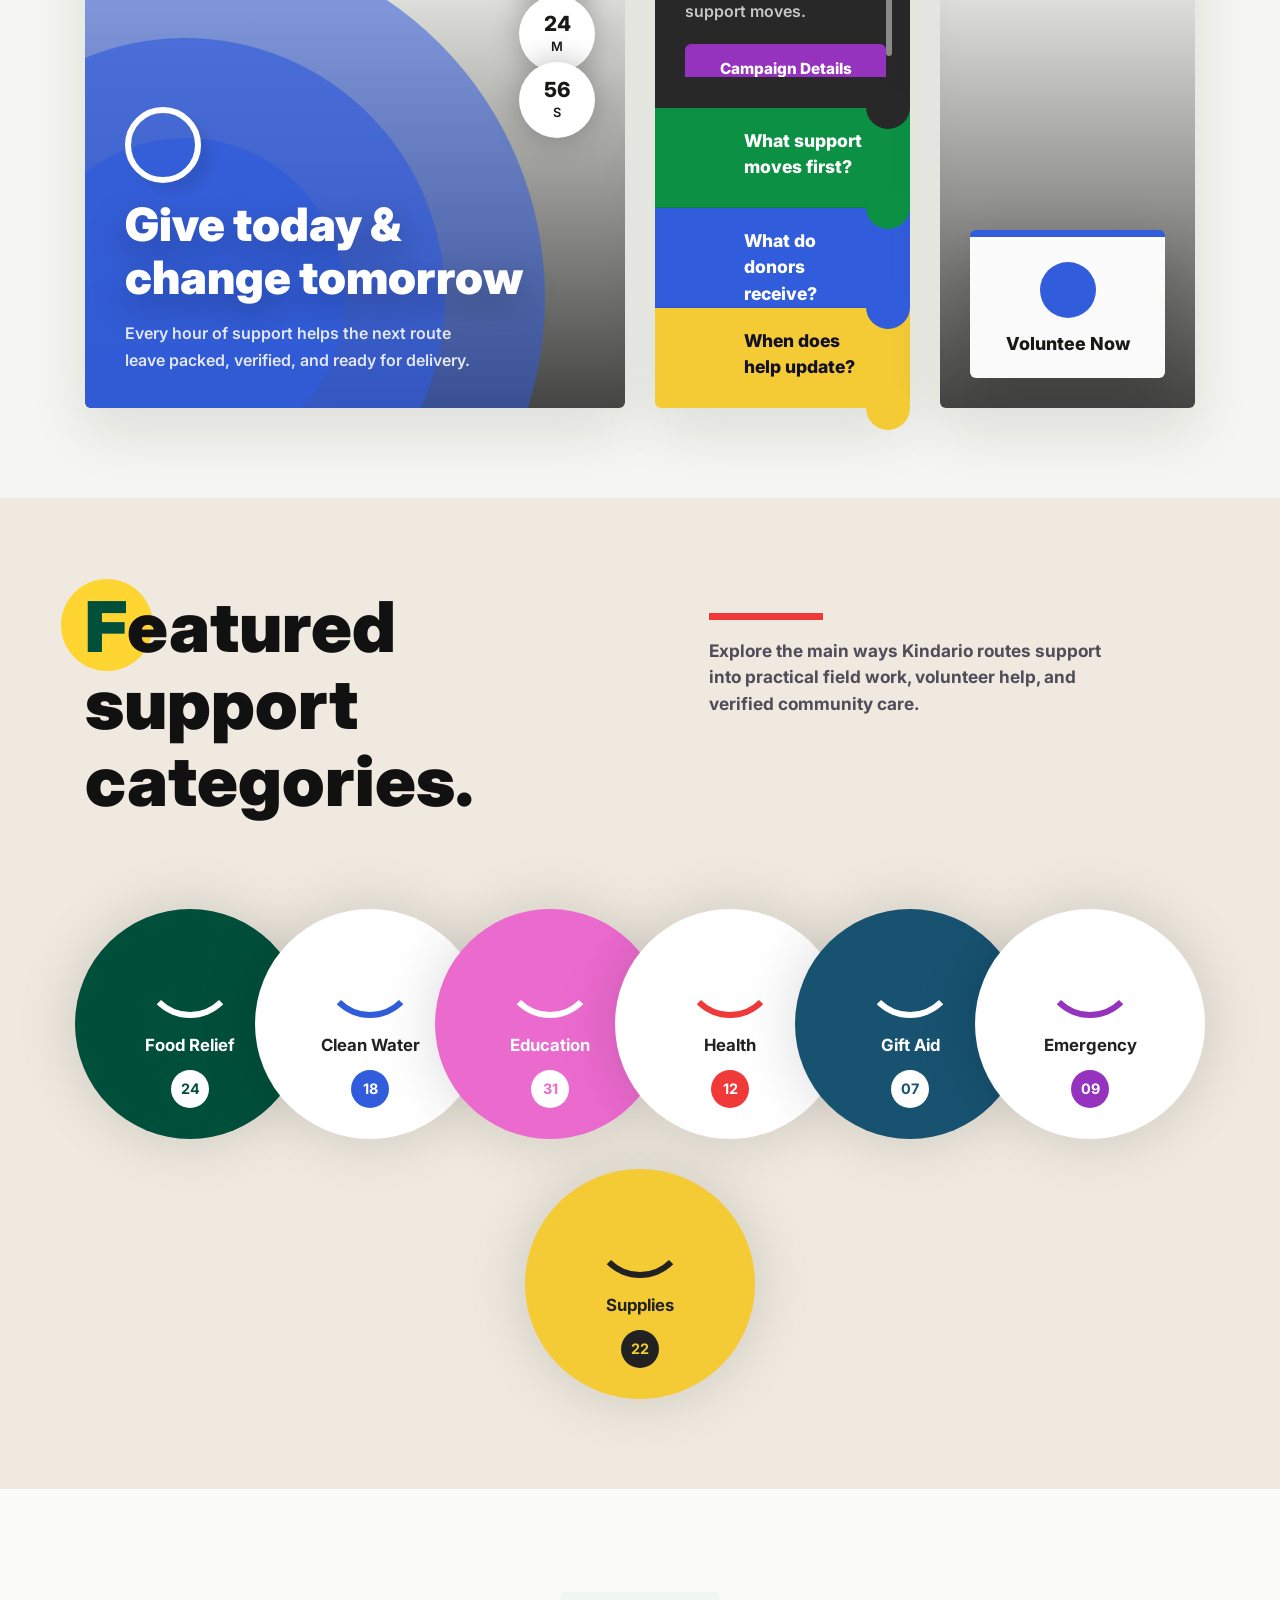
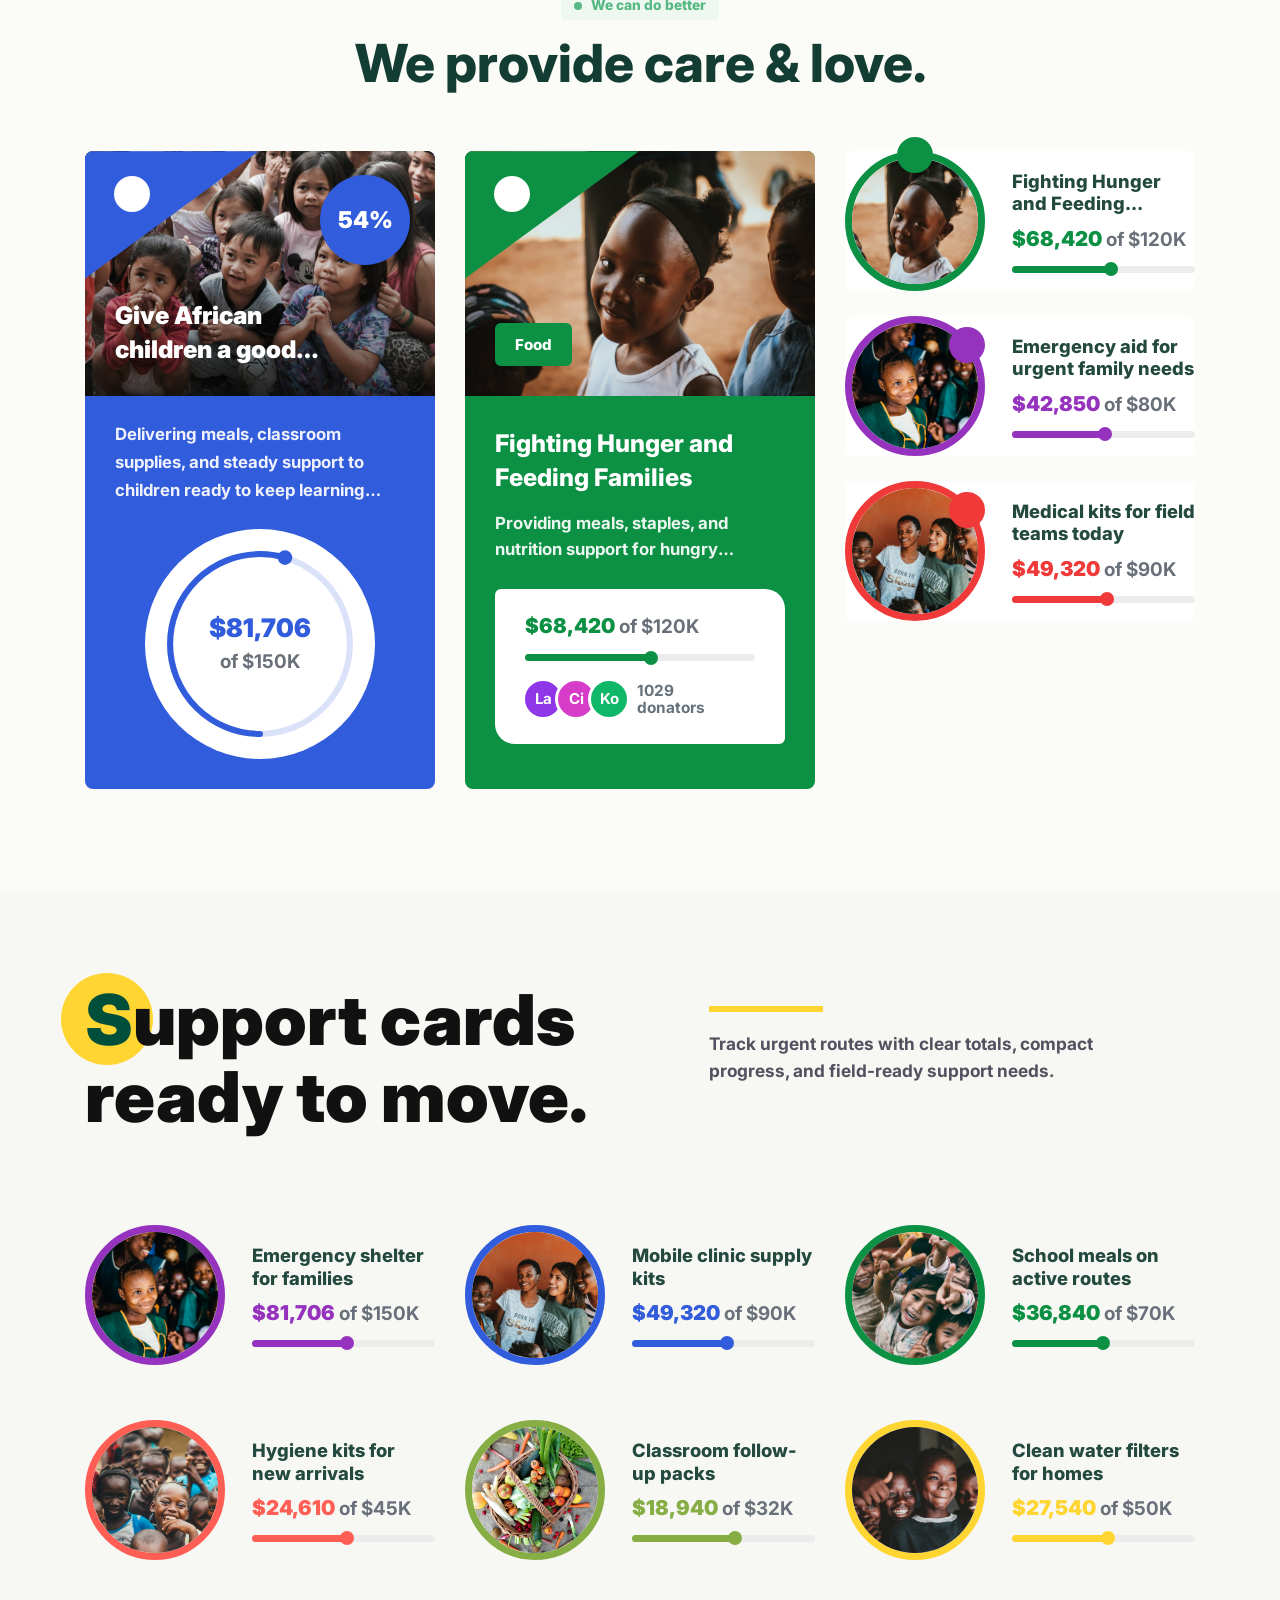
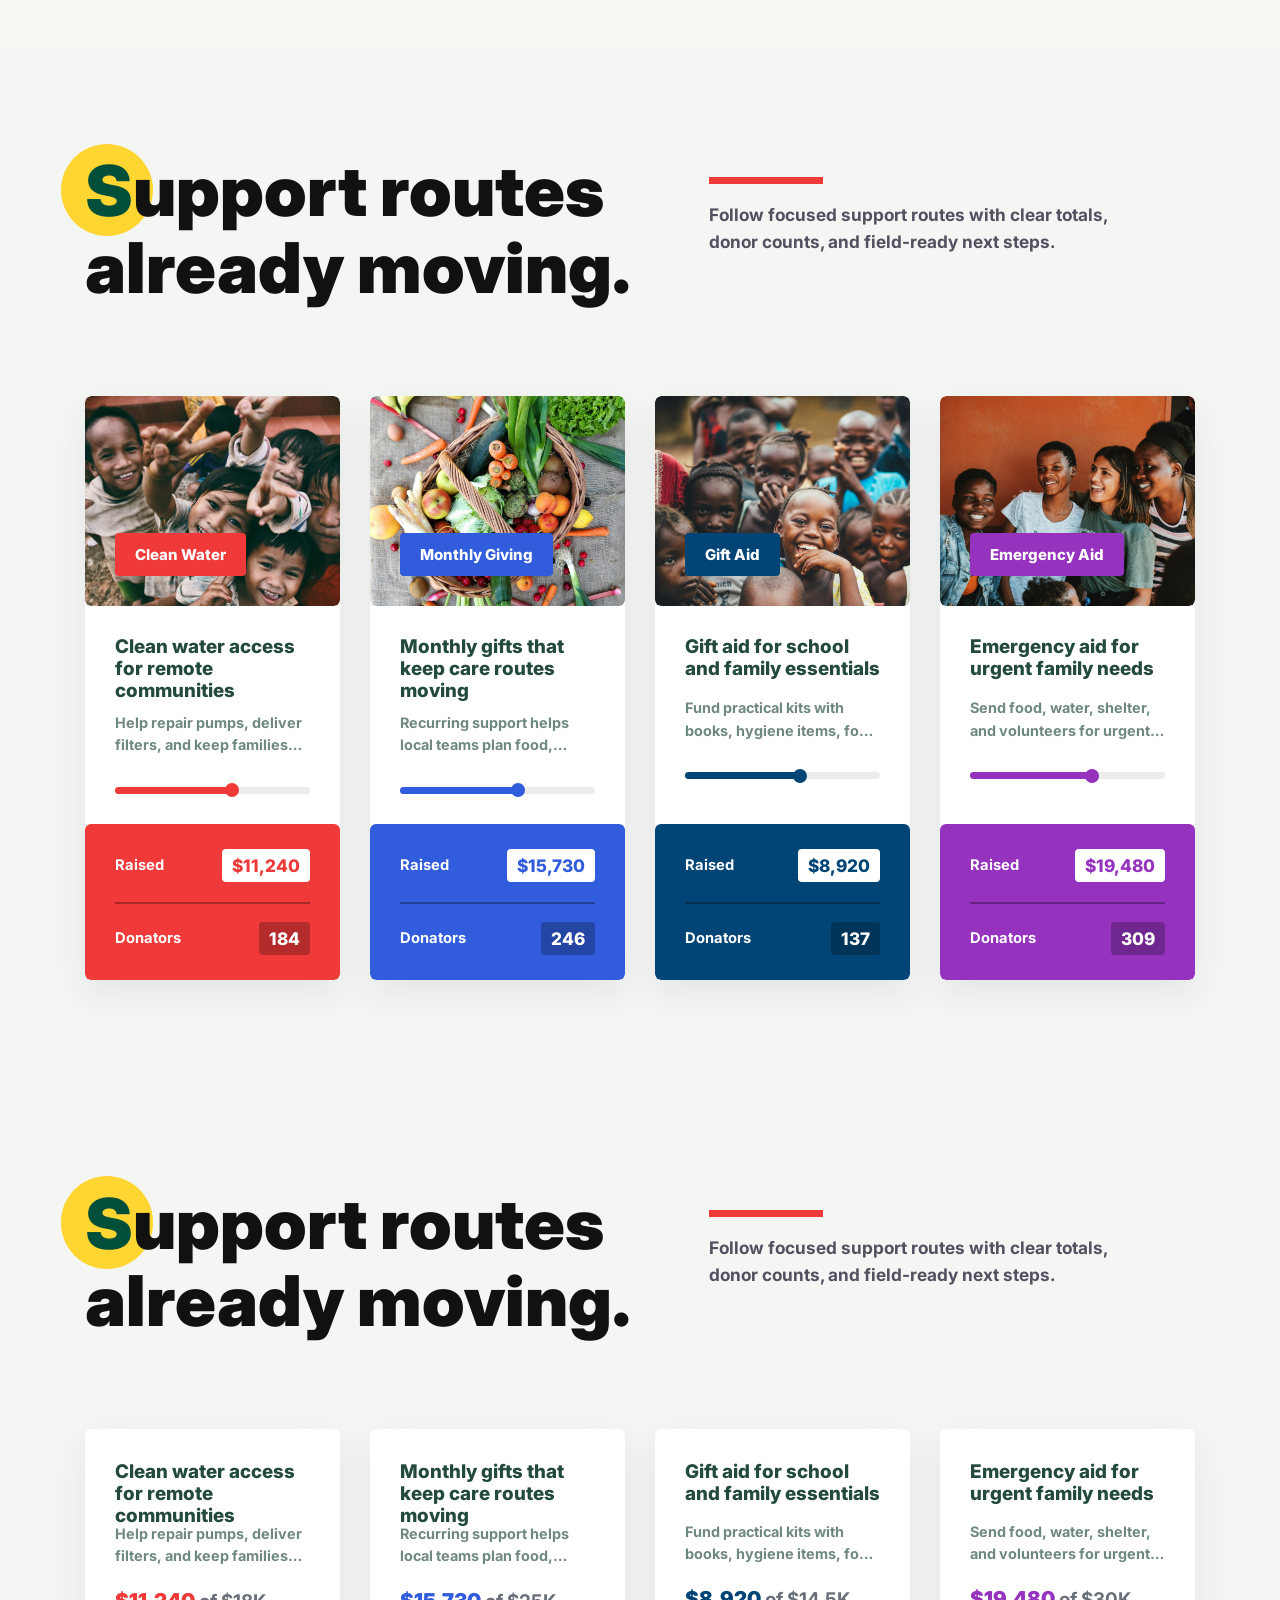
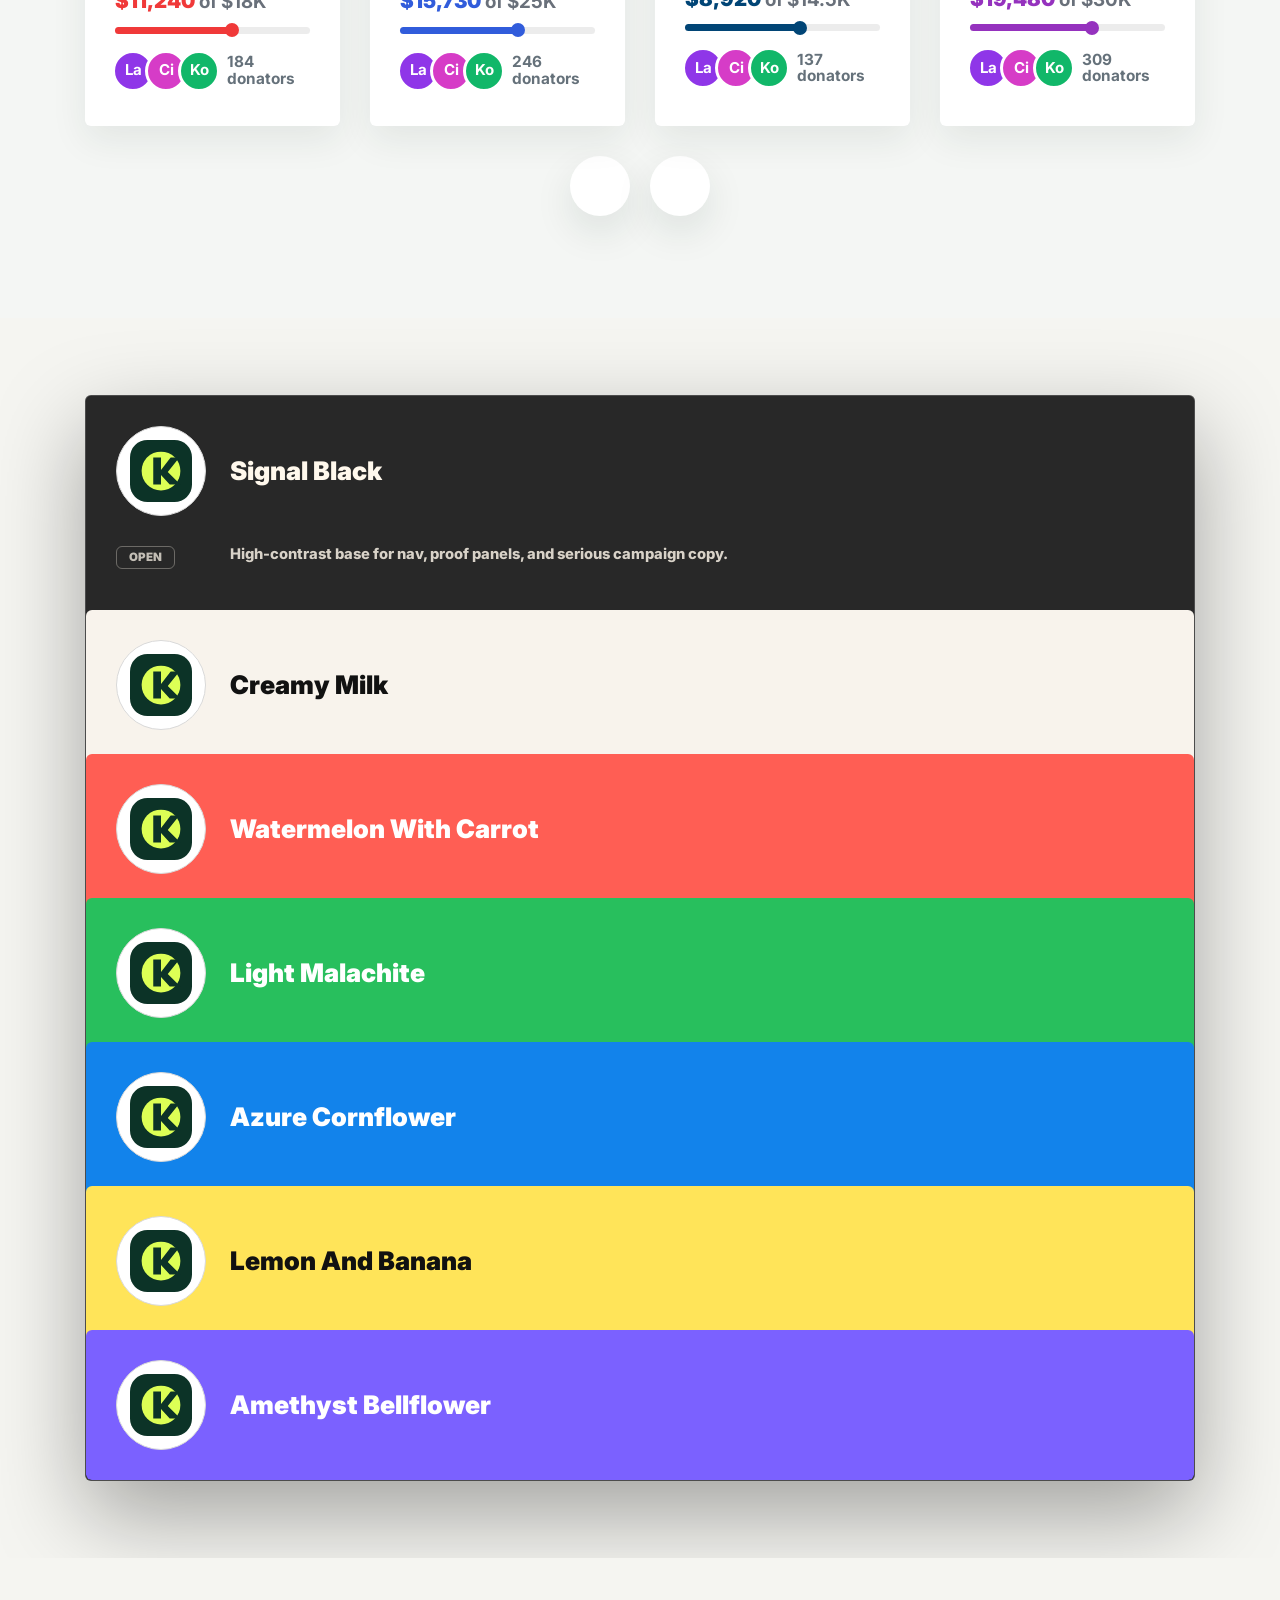
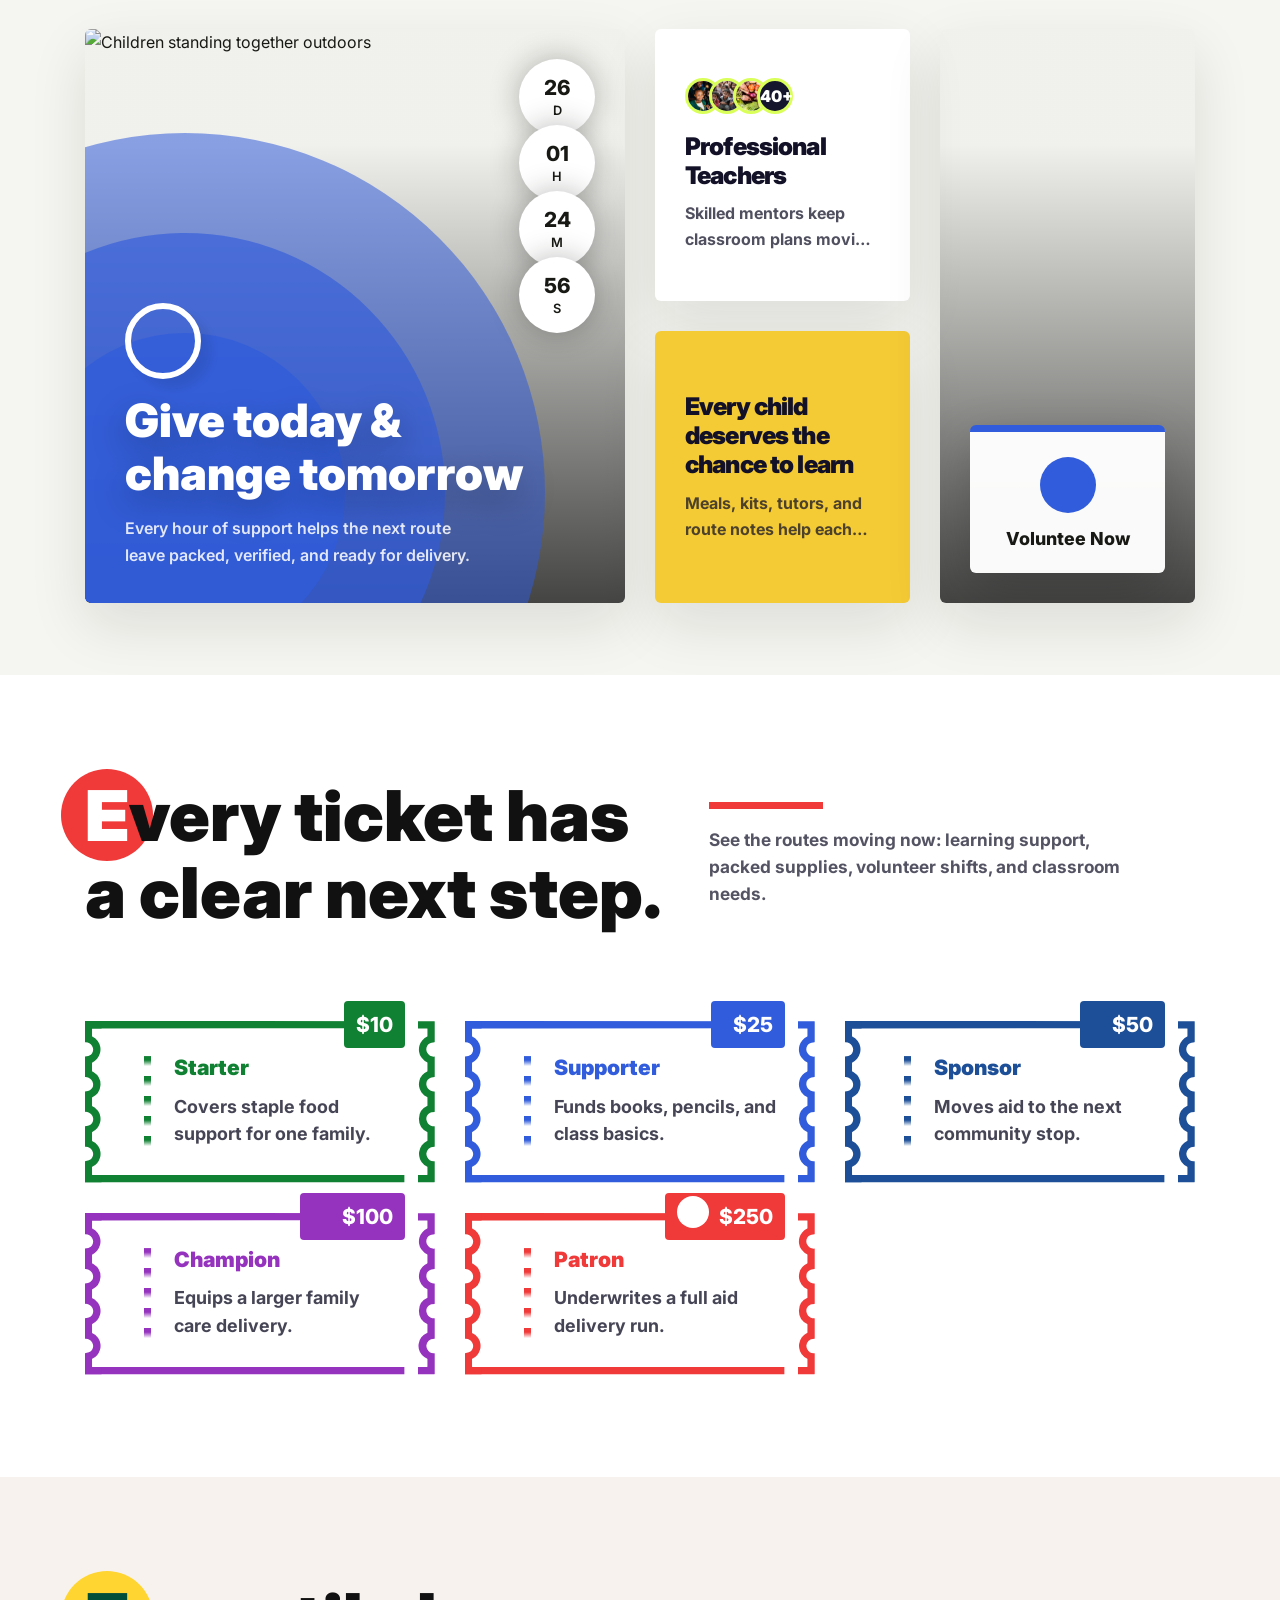
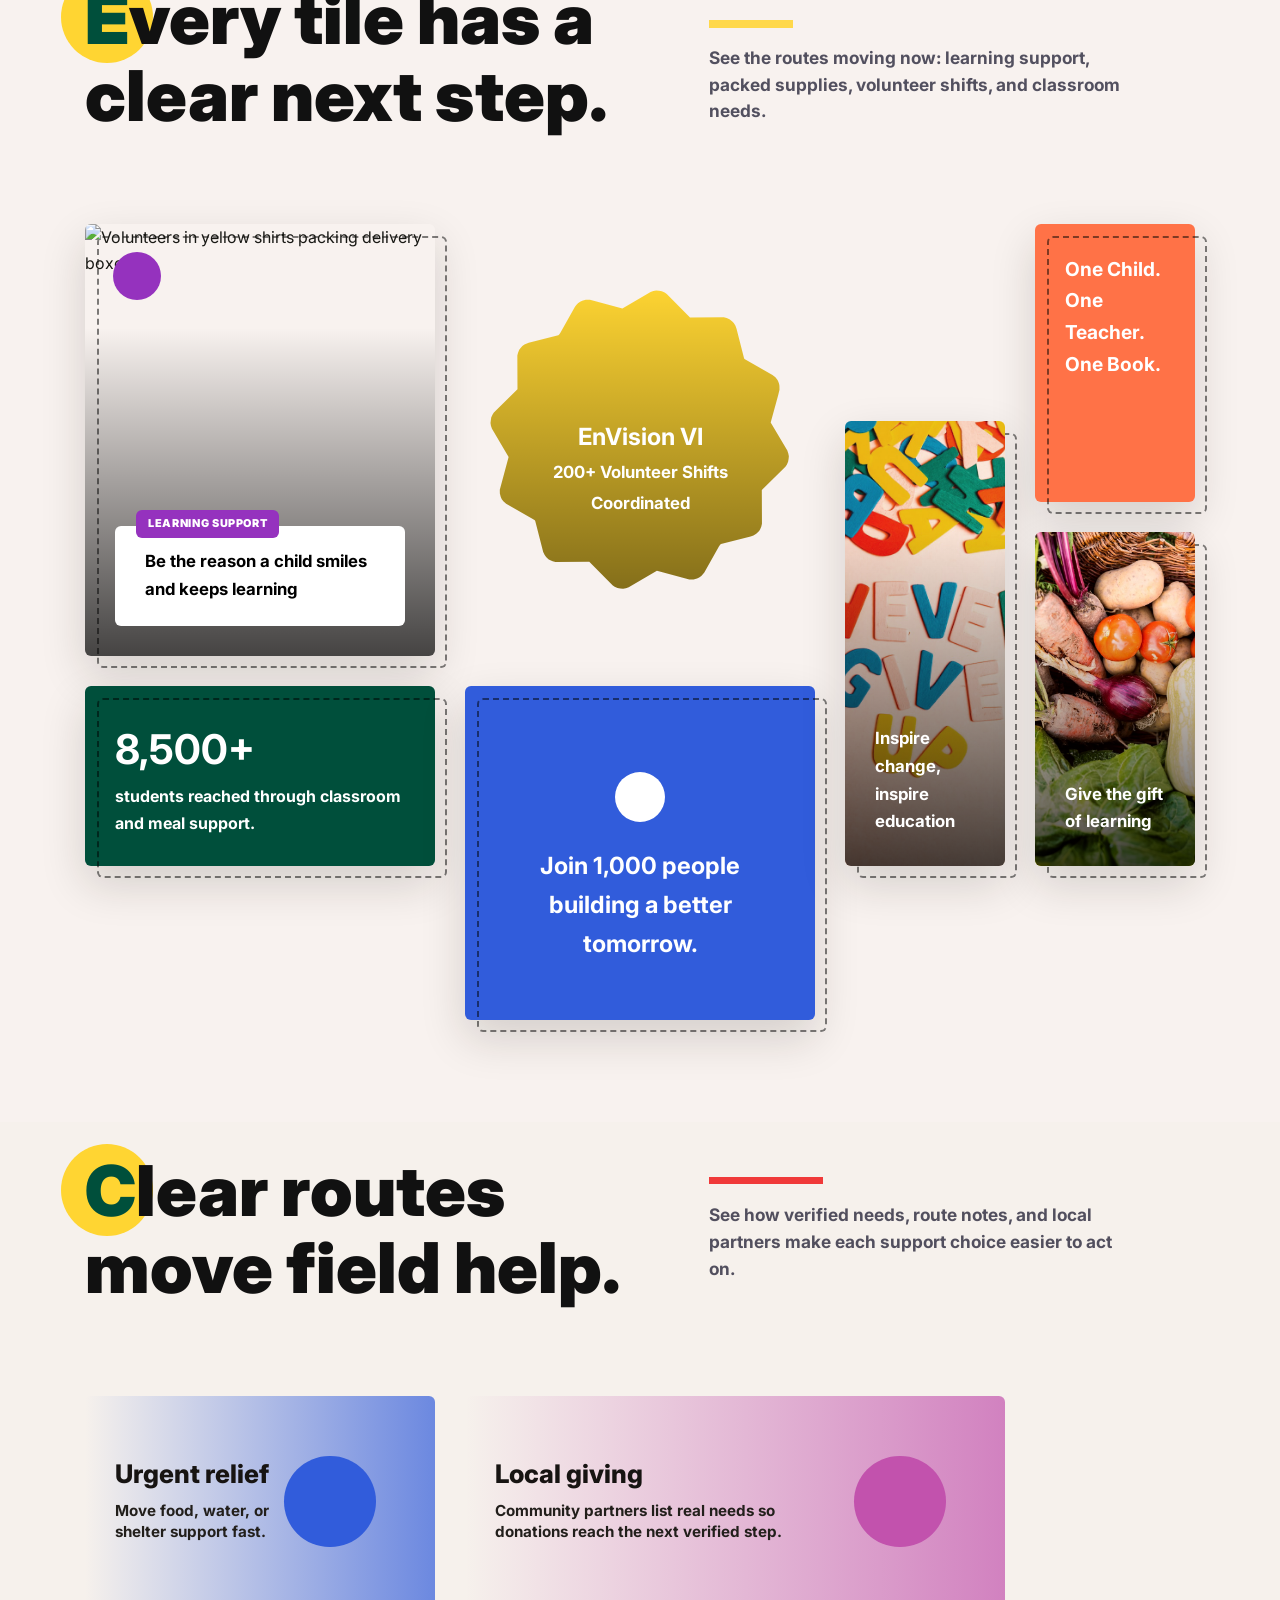
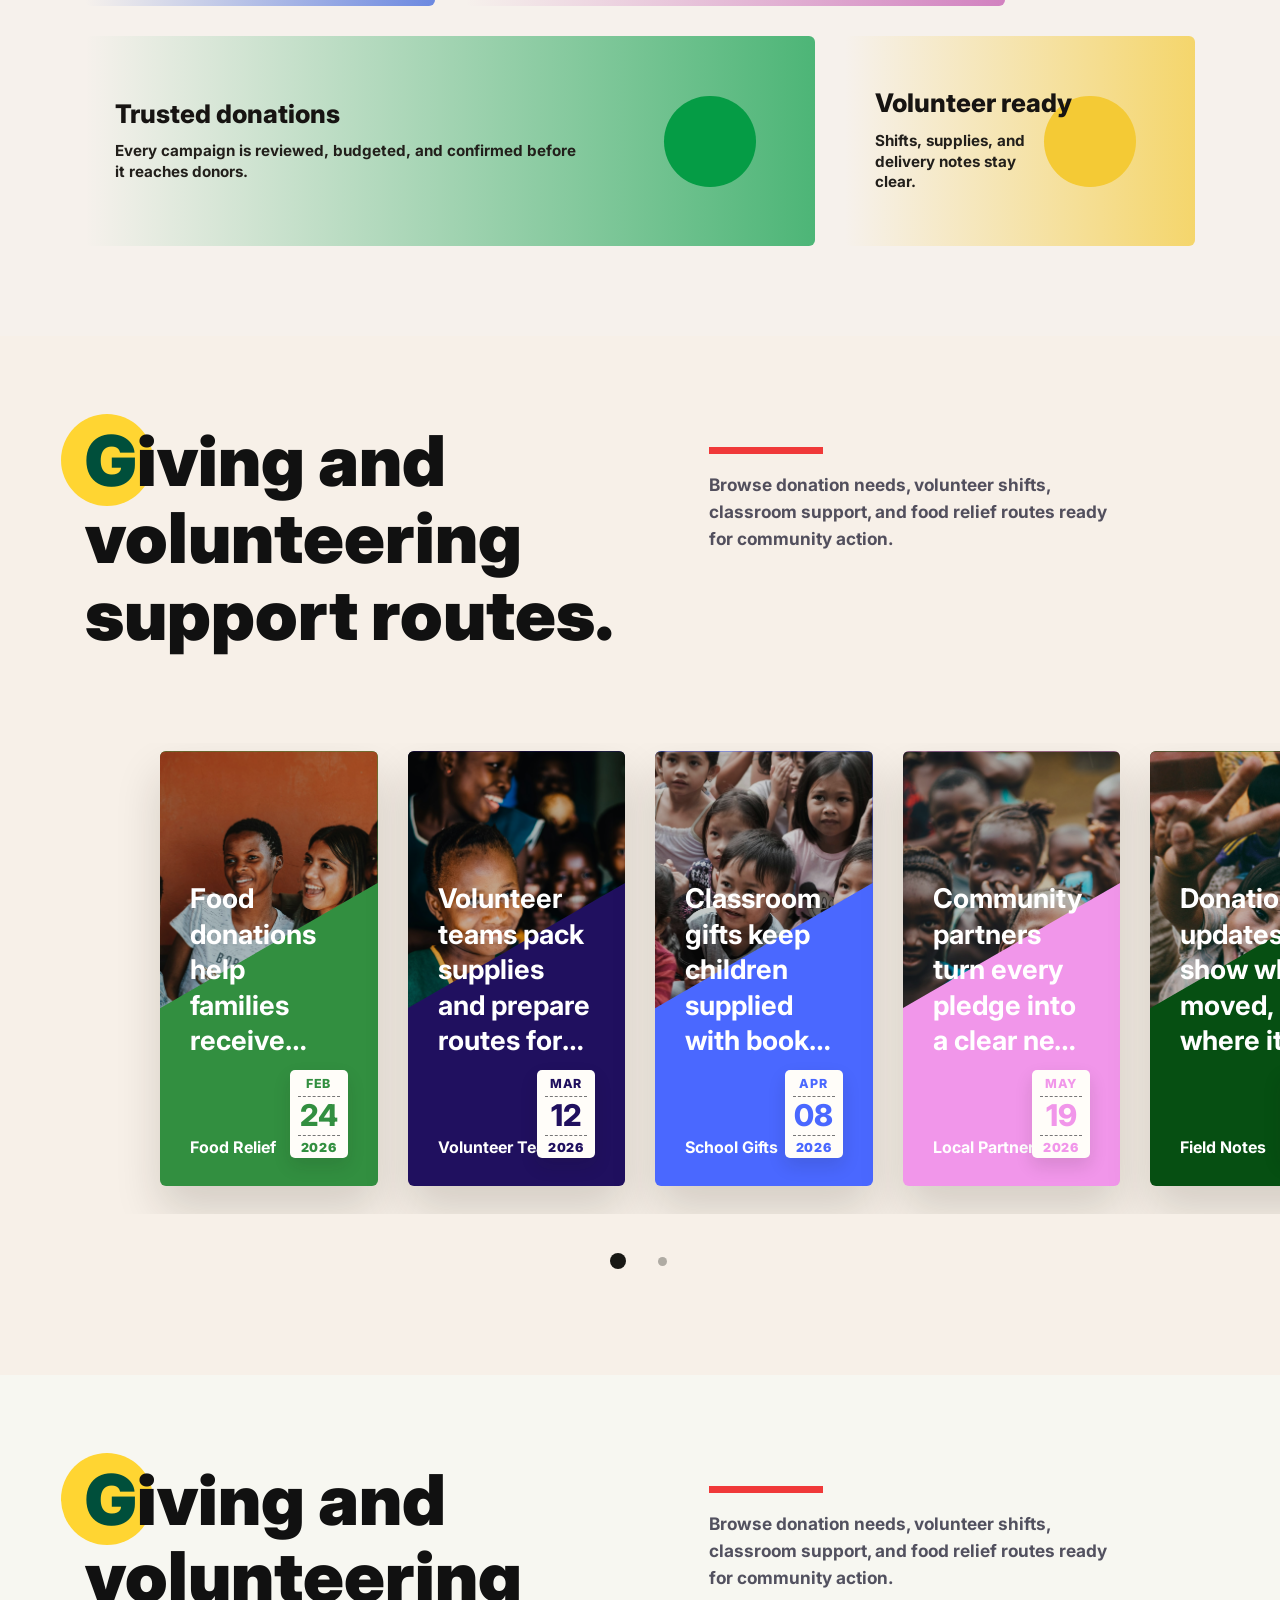
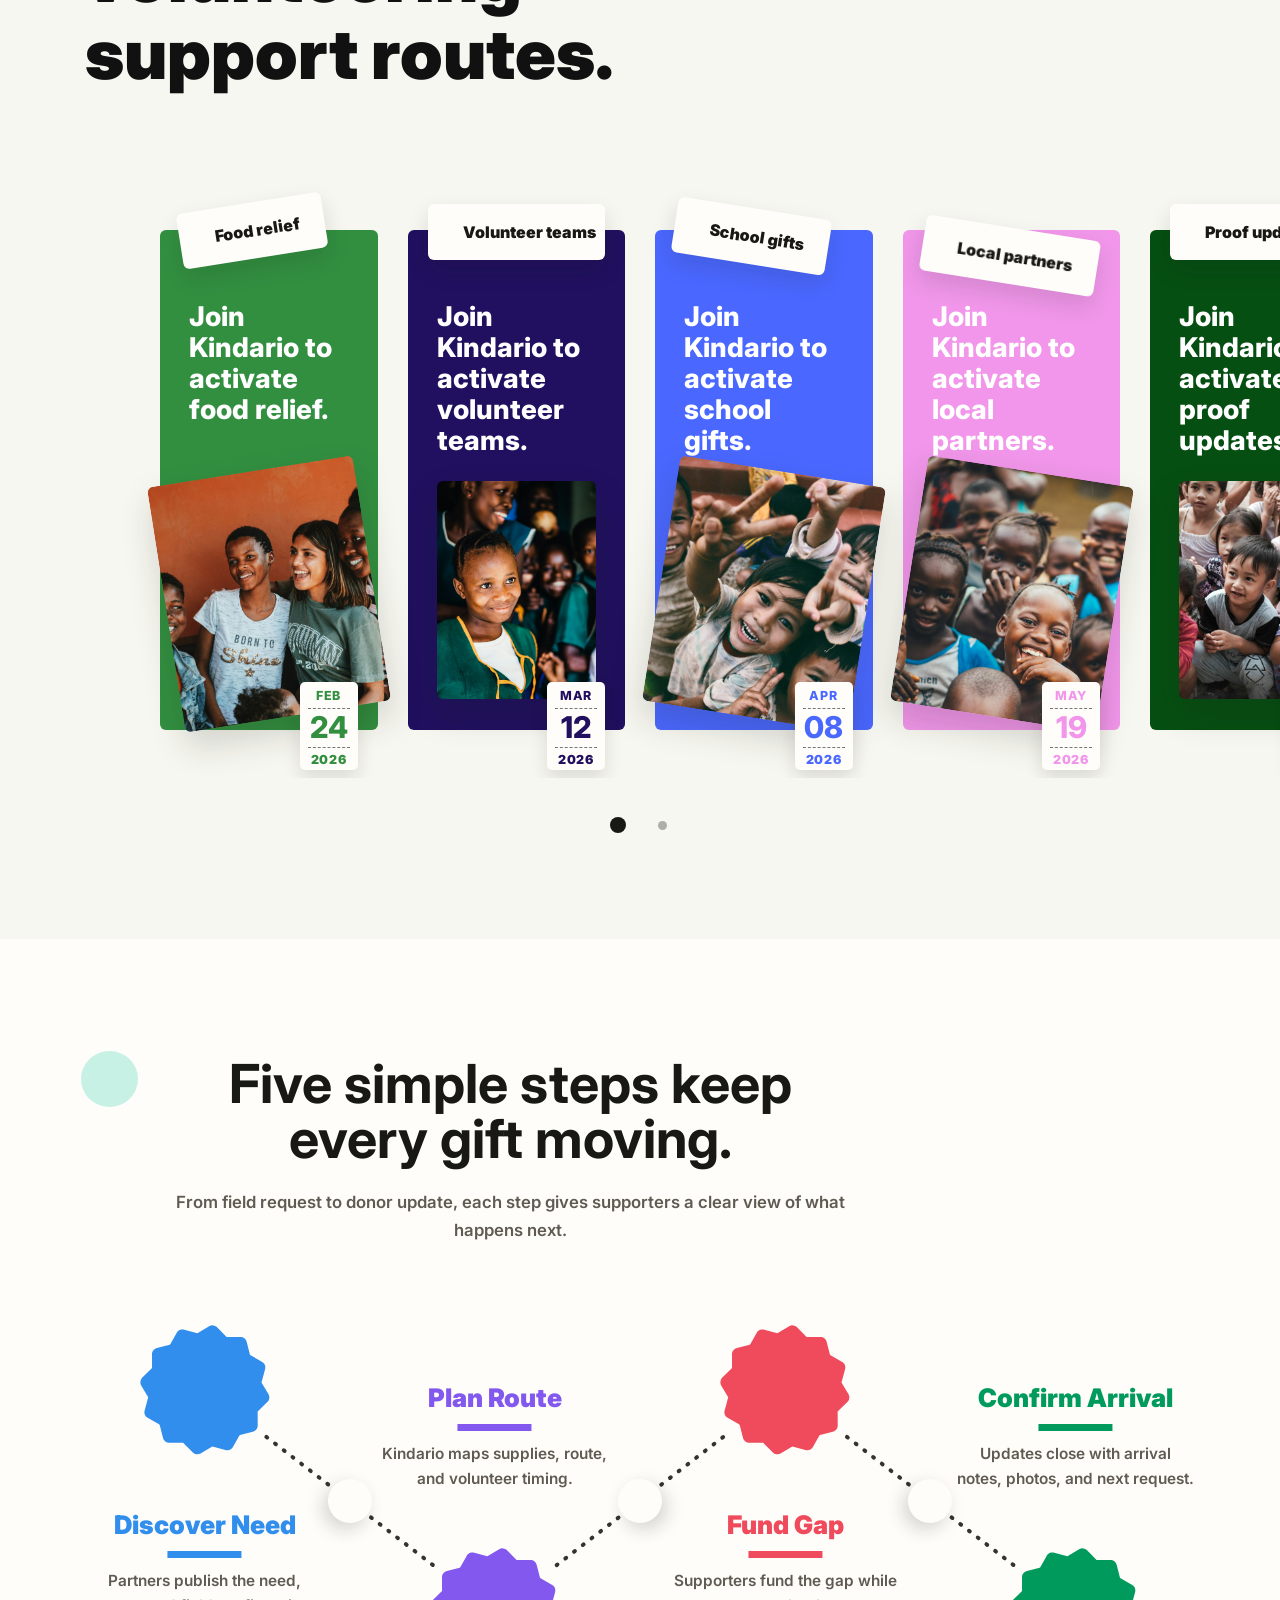
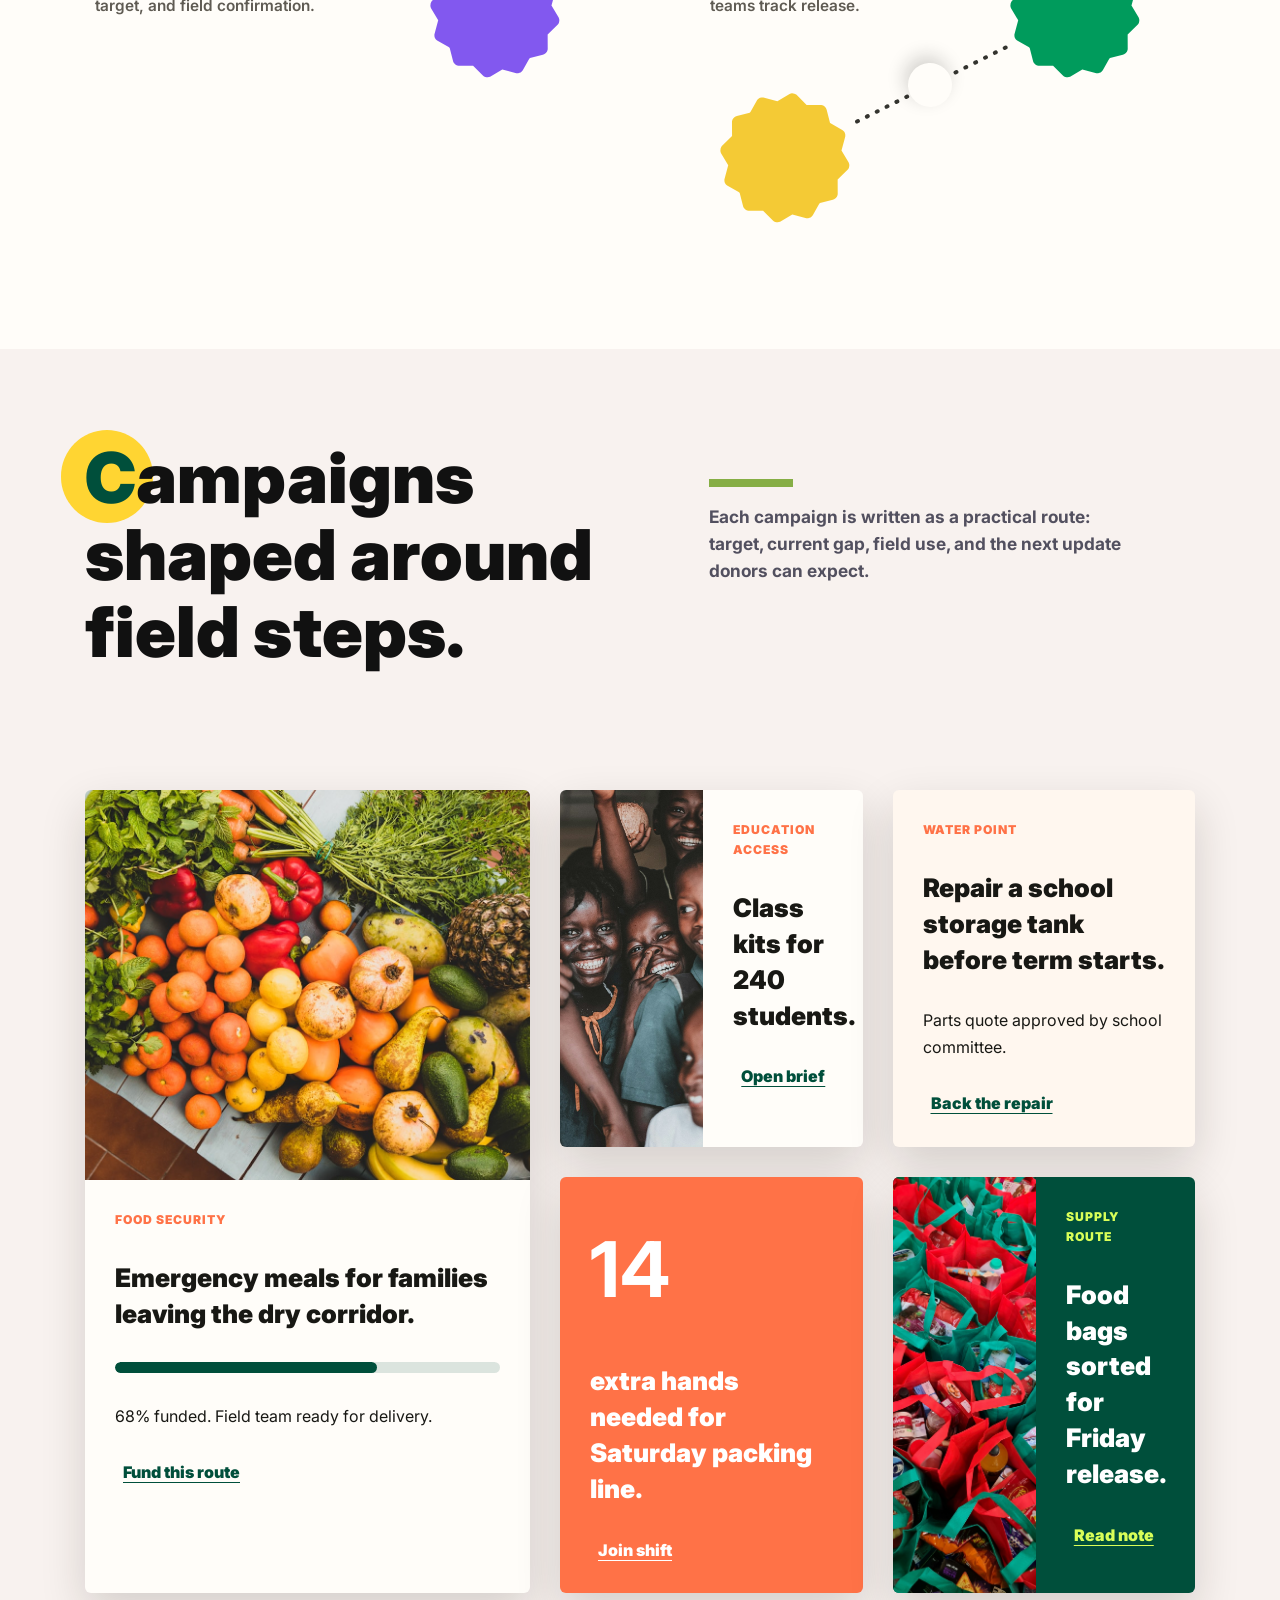
==== commit 5261e835: "Refine base template presentation" ====
--- a/template/index.html
+++ b/template/index.html
@@ -462,18 +462,11 @@
               </div>
             </div>
             <div class="col-12 col-md-6 col-xl-3 d-flex">
-              <article class="course-feature-card course-feature-photo course-feature-tall h-100">
-                <img src="assets/images/premium_photo-1661775322183-bf9d38cff431.jpg" alt="Child focused on a beginner math lesson">
-                <div class="course-feature-pill">
-                  <div>
-                    <strong>Math</strong>
-                    <span>For Beginner</span>
-                  </div>
-                  <a href="#donate" aria-label="Support beginner math route"><i class="fa-solid fa-arrow-right" aria-hidden="true"></i></a>
-                  <div>
-                    <strong>12</strong>
-                    <span>Weeks</span>
-                  </div>
+              <article class="course-feature-card course-feature-photo course-feature-photo-bg course-feature-tall h-100" style="--course-feature-photo: url('https://img.magnific.com/free-psd/down-syndrome-awareness-ribbon_363450-7285.jpg?w=738');">
+                <div class="course-feature-pill course-feature-pill-volunteer">
+                  <a class="course-feature-volunteer" href="#volunteer" aria-label="Volunteer now"><span class="course-feature-volunteer-icon" aria-hidden="true"><i class="fa-solid fa-person"></i></span>
+                    <strong>Voluntee Now</strong>
+                  </a>
                 </div>
               </article>
             </div>
@@ -621,7 +614,7 @@
                 </div>
                 <script type="application/json" class="donation-campaign-hover-data">{"background":"#0C9144","href":"#proof","ariaLabel":"Support hunger relief worldwide","image":"assets/images/michael-ali-y9dxpbveFmU-unsplash.jpg","alt":"Community members gathered in a local relief setting","badge":"Food","title":"Fighting Hunger and Feeding Families","description":"Providing meals, staples, and nutrition support for hungry families.","amount":"$68,420","goal":"of $120K","progressLabel":"$68,420 raised of $120,000","min":0,"max":120000,"now":68420,"width":"57.02%","donators":["La","Ci","Ko"],"donatorText":"1029 donators"}</script>
               </article>
-              <article class="donation-campaign-card donation-campaign-card-main donation-campaign-card-horizontal" style="--featured-card-bg: #b856a2;">
+              <article class="donation-campaign-card donation-campaign-card-main donation-campaign-card-horizontal" style="--featured-card-bg: #9532BE;">
                 <a class="donation-campaign-media" href="#causes" aria-label="Support emergency aid response">
                   <img src="assets/images/annie-spratt-1uWRsg8NM4g-unsplash.jpg" alt="Children receiving support through a food and care program">
                   <span class="donation-campaign-card-bolt" aria-hidden="true"><i class="fa-solid fa-bolt"></i></span>
@@ -633,7 +626,7 @@
                     <div class="donation-progress-bar" role="progressbar" aria-label="$42,850 raised of $80,000" aria-valuemin="0" aria-valuemax="80000" aria-valuenow="42850"><span style="width: 53.56%"></span></div>
                   </div>
                 </div>
-                <script type="application/json" class="donation-campaign-hover-data">{"background":"#b856a2","href":"#causes","ariaLabel":"Support emergency aid response","image":"assets/images/annie-spratt-1uWRsg8NM4g-unsplash.jpg","alt":"Children receiving support through a food and care program","badge":"Emergency Aid","title":"Emergency aid for urgent family needs","description":"Send food, water, shelter, and volunteers for urgent needs.","amount":"$42,850","goal":"of $80K","progressLabel":"$42,850 raised of $80,000","min":0,"max":80000,"now":42850,"width":"53.56%","donators":["La","Ci","Ko"],"donatorText":"684 donators"}</script>
+                <script type="application/json" class="donation-campaign-hover-data">{"background":"#9532BE","href":"#causes","ariaLabel":"Support emergency aid response","image":"assets/images/annie-spratt-1uWRsg8NM4g-unsplash.jpg","alt":"Children receiving support through a food and care program","badge":"Emergency Aid","title":"Emergency aid for urgent family needs","description":"Send food, water, shelter, and volunteers for urgent needs.","amount":"$42,850","goal":"of $80K","progressLabel":"$42,850 raised of $80,000","min":0,"max":80000,"now":42850,"width":"53.56%","donators":["La","Ci","Ko"],"donatorText":"684 donators"}</script>
               </article>
               <article class="donation-campaign-card donation-campaign-card-main donation-campaign-card-horizontal" style="--featured-card-bg: #F03939;">
                 <a class="donation-campaign-media" href="#medical-aid" aria-label="Support medical aid response">
@@ -664,7 +657,7 @@
             <p class="section-copy split-section-note">Track urgent routes with clear totals, compact progress, and field-ready support needs.</p>
           </div>
           <div class="donation-campaign-card-stack donation-route-card-grid">
-            <article class="donation-campaign-card donation-campaign-card-main donation-campaign-card-horizontal" style="--featured-card-bg: #b856a2;">
+            <article class="donation-campaign-card donation-campaign-card-main donation-campaign-card-horizontal" style="--featured-card-bg: #9532BE;">
               <a class="donation-campaign-media" href="#causes" aria-label="Support emergency family response">
                 <img src="assets/images/annie-spratt-1uWRsg8NM4g-unsplash.jpg" alt="Children receiving support through a food and care program">
               </a>
@@ -1027,18 +1020,11 @@
             </div>
 
             <div class="col-12 col-md-6 col-xl-3 d-flex">
-              <article class="course-feature-card course-feature-photo course-feature-tall h-100">
-                <img src="assets/images/premium_photo-1661775322183-bf9d38cff431.jpg" alt="Child focused on a beginner math lesson">
-                <div class="course-feature-pill">
-                  <div>
-                    <strong>Math</strong>
-                    <span>For Beginner</span>
-                  </div>
-                  <a href="#donate" aria-label="Support beginner math route"><i class="fa-solid fa-arrow-right" aria-hidden="true"></i></a>
-                  <div>
-                    <strong>12</strong>
-                    <span>Weeks</span>
-                  </div>
+              <article class="course-feature-card course-feature-photo course-feature-photo-bg course-feature-tall h-100" style="--course-feature-photo: url('https://img.magnific.com/free-psd/down-syndrome-awareness-ribbon_363450-7285.jpg?w=738');">
+                <div class="course-feature-pill course-feature-pill-volunteer">
+                  <a class="course-feature-volunteer" href="#volunteer" aria-label="Volunteer now"><span class="course-feature-volunteer-icon" aria-hidden="true"><i class="fa-solid fa-person"></i></span>
+                    <strong>Voluntee Now</strong>
+                  </a>
                 </div>
               </article>
             </div>
--- a/template/assets/css/style.css
+++ b/template/assets/css/style.css
@@ -1604,7 +1604,7 @@
 
 
 .course-feature-accordion-dark .course-feature-accordion-cta {
-  background: #B856A2;
+  background: #9532BE;
 }
 
 .course-feature-accordion-dark .course-feature-accordion-cta:hover,
@@ -1876,6 +1876,12 @@
   pointer-events: none;
 }
 
+.course-feature-photo-bg {
+  background-image: var(--course-feature-photo);
+  background-position: center;
+  background-size: cover;
+  background-repeat: no-repeat;
+}
 .course-feature-photo > img {
   position: absolute;
   inset: 0;
@@ -2176,6 +2182,51 @@
   color: var(--ink);
 }
 
+.course-feature-pill-volunteer {
+  display: flex;
+  justify-content: center;
+  min-height: 108px;
+  padding: 25px 15px;
+  border-top: 7px solid #315CDB;
+}
+
+.course-feature-pill .course-feature-volunteer {
+  display: inline-flex;
+  flex-direction: column;
+  align-items: center;
+  justify-content: center;
+  gap: 10px;
+  width: auto;
+  height: auto;
+  background: transparent;
+  color: var(--ink);
+  text-align: center;
+  text-decoration: none;
+}
+
+.course-feature-pill .course-feature-volunteer-icon {
+  display: grid;
+  width: 56px;
+  height: 56px;
+  margin: 0;
+  place-items: center;
+  border-radius: 50%;
+  background: #315CDB;
+  box-shadow: none;
+  margin-bottom: 7px;
+}
+
+.course-feature-pill .course-feature-volunteer-icon i {
+  color: #ffffff;
+  font-size: 1.5rem;
+  line-height: 1;
+}
+
+.course-feature-pill .course-feature-volunteer strong {
+  font-size: 1.12rem;
+  font-weight: 800;
+}
+
 .hero-section > .container {
   max-width: none;
   padding-inline: 0;
@@ -2224,9 +2275,9 @@
 }
 
 .hero-shell[data-hero-slide="3"] {
-  --hero-shell-bg: #b856a2;
+  --hero-shell-bg: #9532BE;
   --hero-shell-image: url("../images/larm-rmah-AEaTUnvneik-unsplash.jpg");
-  --hero-shell-overlay: linear-gradient(90deg, rgba(184, 86, 162, 0.94) 0%, rgba(184, 86, 162, 0.82) 42%, rgba(184, 86, 162, 0.56) 76%, rgba(184, 86, 162, 0.34) 100%);
+  --hero-shell-overlay: linear-gradient(90deg, rgba(149, 50, 190, 0.94) 0%, rgba(149, 50, 190, 0.82) 42%, rgba(149, 50, 190, 0.56) 76%, rgba(149, 50, 190, 0.34) 100%);
 }
 
 .hero-shell[data-hero-slide="4"] {
@@ -2378,7 +2429,7 @@
 }
 
 .hero-shell[data-hero-slide="3"] .hero-utility-bar {
-  background: #b856a2;
+  background: #9532BE;
 }
 
 .hero-shell[data-hero-slide="4"] .hero-utility-bar {
@@ -2587,7 +2638,7 @@
 }
 
 .hero-shell[data-hero-slide="3"] .hero-nav-cta {
-  background: #b856a2;
+  background: #9532BE;
 }
 
 .hero-shell[data-hero-slide="4"] .hero-nav-cta {
@@ -2632,7 +2683,7 @@
 }
 
 .hero-shell[data-hero-slide="3"] .hero-nav-cta-icon .fa-solid {
-  color: #b856a2;
+  color: #9532BE;
 }
 
 .hero-shell[data-hero-slide="4"] .hero-nav-cta-icon .fa-solid {
@@ -2678,7 +2729,7 @@
   }
 
   .hero-shell[data-hero-slide="3"] .hero-body::before {
-    background: #b856a2;
+    background: #9532BE;
   }
 
   .hero-shell[data-hero-slide="4"] .hero-body::before {
@@ -2854,7 +2905,7 @@
 }
 
 .hero-slider-timer[data-timer-slide="3"] {
-  background: #b856a2;
+  background: #9532BE;
 }
 
 .hero-slider-timer[data-timer-slide="4"] {
@@ -2983,7 +3034,7 @@
   }
 
   .hero-shell[data-hero-slide="3"] .hero-slider-dots button[data-hero-dot].is-active .hero-slider-dot-marker {
-    background: #b856a2;
+    background: #9532BE;
   }
 
   .hero-shell[data-hero-slide="4"] .hero-slider-dots button[data-hero-dot].is-active .hero-slider-dot-marker {
@@ -3003,7 +3054,7 @@
 }
 
 .hero-slider-dots button[data-hero-dot="3"]:hover .hero-slider-dot-marker {
-  background: #b856a2;
+  background: #9532BE;
 }
 
 .hero-slider-dots button[data-hero-dot="4"]:hover .hero-slider-dot-marker {
@@ -3054,7 +3105,7 @@
   }
 
   .hero-shell[data-hero-slide="3"] .hero-slider-dots .hero-slider-nav {
-    background: #b856a2;
+    background: #9532BE;
   }
 
   .hero-shell[data-hero-slide="4"] .hero-slider-dots .hero-slider-nav {
@@ -3192,7 +3243,7 @@
 }
 
 .hero-shell[data-hero-slide="3"] .btn-hero-outline-icon {
-  background: #b856a2;
+  background: #9532BE;
 }
 
 .hero-shell[data-hero-slide="4"] .btn-hero-outline-icon {
@@ -3267,7 +3318,7 @@
 
 .ticket-board-note {
   position: relative;
-  max-width: 610px;
+  max-width: 760px;
   margin: 30px 0 0;
   padding-top: 25px;
   color: rgba(18, 17, 39, 0.72);
@@ -3286,6 +3337,12 @@
   background: #F03939;
 }
 
+
+@media (min-width: 1400px) {
+  .split-section-head {
+    grid-template-columns: minmax(0, 0.8fr) minmax(560px, 0.5fr);
+  }
+}
 @media (max-width: 991.98px) {
   .ticket-board-head {
     grid-template-columns: 1fr;
@@ -3534,7 +3591,7 @@
 
 .ticket-card-magenta {
   --ticket-fill: #fff;
-  --ticket-stroke: #B856A2;
+  --ticket-stroke: #9532BE;
   color: #121127;
 }
 
@@ -3562,7 +3619,7 @@
 }
 .talent-grid-head .section-copy {
   position: relative;
-  max-width: 610px;
+  max-width: 760px;
   margin: 30px 0 0;
   padding-top: 25px;
   color: rgba(18, 17, 39, 0.72);
@@ -3797,7 +3854,7 @@
 .tile-left .tile-corner-icon {
   top: 28px;
   left: 28px;
-  background: #b856a2;
+  background: #9532BE;
   width: 48px;
   height: 48px;
   opacity: 1;
@@ -3824,7 +3881,7 @@
   align-items: center;
   min-height: 24px;
   border-radius: 6px;
-  background: #b856a2;
+  background: #9532BE;
   padding: 5px 12px;
   color: #fff;
   font-family: var(--font-body);
@@ -4119,7 +4176,7 @@
   justify-content: center;
   border: 0;
   border-radius: 50%;
-  background: #b856a2;
+  background: #9532BE;
   color: #fff;
   font-family: var(--fa-style-family-classic, "Font Awesome 7 Free");
   font-size: 1.15rem;
@@ -4155,7 +4212,7 @@
 
 .card-carousel-head .section-copy {
   position: relative;
-  max-width: 610px;
+  max-width: 760px;
   margin: 30px 0 0;
   padding-top: 25px;
   color: rgba(18, 17, 39, 0.72);
@@ -4213,7 +4270,7 @@
   }
 }
 
-@media (min-width: 1200px) {
+@media (min-width: 1400px) {
   .card-carousel-track {
     --carousel-container-width: 1140px;
     --carousel-side-padding: max(24px, calc((100vw - 1140px) / 2));
@@ -4522,6 +4579,12 @@
   --alt-image-tilt: -9deg;
 }
 
+
+@media (min-width: 1400px) {
+  .split-section-head {
+    grid-template-columns: minmax(0, 0.8fr) minmax(560px, 0.5fr);
+  }
+}
 @media (max-width: 991.98px) {
   #route-carousel-secondary .card-carousel-shell {
   overflow: hidden;
@@ -4986,7 +5049,7 @@
 }
 
 .volunteer-section {
-  --section-accent: #b856a2;
+  --section-accent: #9532BE;
 }
 
 .questions-section {
@@ -5547,7 +5610,7 @@
 
 .featured-category-head .section-copy {
   position: relative;
-  max-width: 610px;
+  max-width: 760px;
   margin: 30px 0 0;
   padding-top: 25px;
   color: rgba(18, 17, 39, 0.72);
@@ -5657,7 +5720,7 @@
 }
 
 .featured-category-grid .col:nth-child(6) .featured-category-card {
-  --category-color: #b856a2;
+  --category-color: #9532BE;
 }
 
 .featured-category-grid .col:nth-child(8) .featured-category-card {
@@ -6704,6 +6767,12 @@
 
 }
 
+
+@media (min-width: 1400px) {
+  .split-section-head {
+    grid-template-columns: minmax(0, 0.8fr) minmax(560px, 0.5fr);
+  }
+}
 @media (max-width: 991.98px) {
   .hero-impact-grid {
     grid-template-columns: repeat(3, minmax(0, 1fr));
@@ -7250,6 +7319,12 @@
   }
 }
 
+
+@media (min-width: 1400px) {
+  .split-section-head {
+    grid-template-columns: minmax(0, 0.8fr) minmax(560px, 0.5fr);
+  }
+}
 @media (max-width: 991.98px) {
   .service-cta-card {
     min-height: 620px;
@@ -8110,7 +8185,7 @@
 
 .donation-route-cards-head .split-section-note {
   position: relative;
-  max-width: 610px;
+  max-width: 760px;
   margin: 25px 0 0;
   padding-top: 25px;
   color: rgba(18, 17, 39, 0.72);
@@ -8135,6 +8210,12 @@
   }
 }
 
+
+@media (min-width: 1400px) {
+  .split-section-head {
+    grid-template-columns: minmax(0, 0.8fr) minmax(560px, 0.5fr);
+  }
+}
 @media (max-width: 991.98px) {
   .donation-route-card-grid {
     grid-template-columns: 1fr;
@@ -8274,7 +8355,7 @@
 
 .donation-secondary-head .section-copy {
   position: relative;
-  max-width: 610px;
+  max-width: 760px;
   margin: 30px 0 0;
   padding-top: 25px;
   color: rgba(18, 17, 39, 0.72);
@@ -8459,6 +8540,12 @@
   font-size: 1.08rem;
 }
 
+
+@media (min-width: 1400px) {
+  .split-section-head {
+    grid-template-columns: minmax(0, 0.8fr) minmax(560px, 0.5fr);
+  }
+}
 @media (max-width: 991.98px) {
   .featured-category-head,
   .donation-secondary-head {
@@ -8483,6 +8570,12 @@
   }
 }
 
+
+@media (min-width: 1400px) {
+  .split-section-head {
+    grid-template-columns: minmax(0, 0.8fr) minmax(560px, 0.5fr);
+  }
+}
 @media (max-width: 991.98px) {
   .donation-campaigns-grid {
     grid-template-columns: repeat(3, minmax(0, 1fr));
@@ -8534,7 +8627,7 @@
 .split-section-head {
   position: relative;
   display: grid;
-  grid-template-columns: minmax(0, 0.9fr) minmax(320px, 0.38fr);
+  grid-template-columns: minmax(0, 0.9fr) minmax(420px, 0.38fr);
   gap: clamp(20px, 2.5vw, 40px);
   align-items: start;
   margin-bottom: clamp(74px, 8vw, 90px);
@@ -8597,7 +8690,7 @@
 .card-carousel-head .split-section-note,
 .talent-grid-head .split-section-note {
   position: relative;
-  max-width: 610px;
+  max-width: 760px;
   margin: 25px 0 0;
   padding-top: 25px;
   color: rgba(18, 17, 39, 0.72);
@@ -8645,6 +8738,12 @@
 
 
 
+
+@media (min-width: 1400px) {
+  .split-section-head {
+    grid-template-columns: minmax(0, 0.8fr) minmax(560px, 0.5fr);
+  }
+}
 @media (max-width: 991.98px) {
   .split-section-head {
     grid-template-columns: 1fr;
@@ -9218,7 +9317,7 @@
 }
 
 .quick-search-result:nth-child(3) i {
-  background: #b856a2;
+  background: #9532BE;
 }
 
 .quick-search-result:nth-child(4) i {
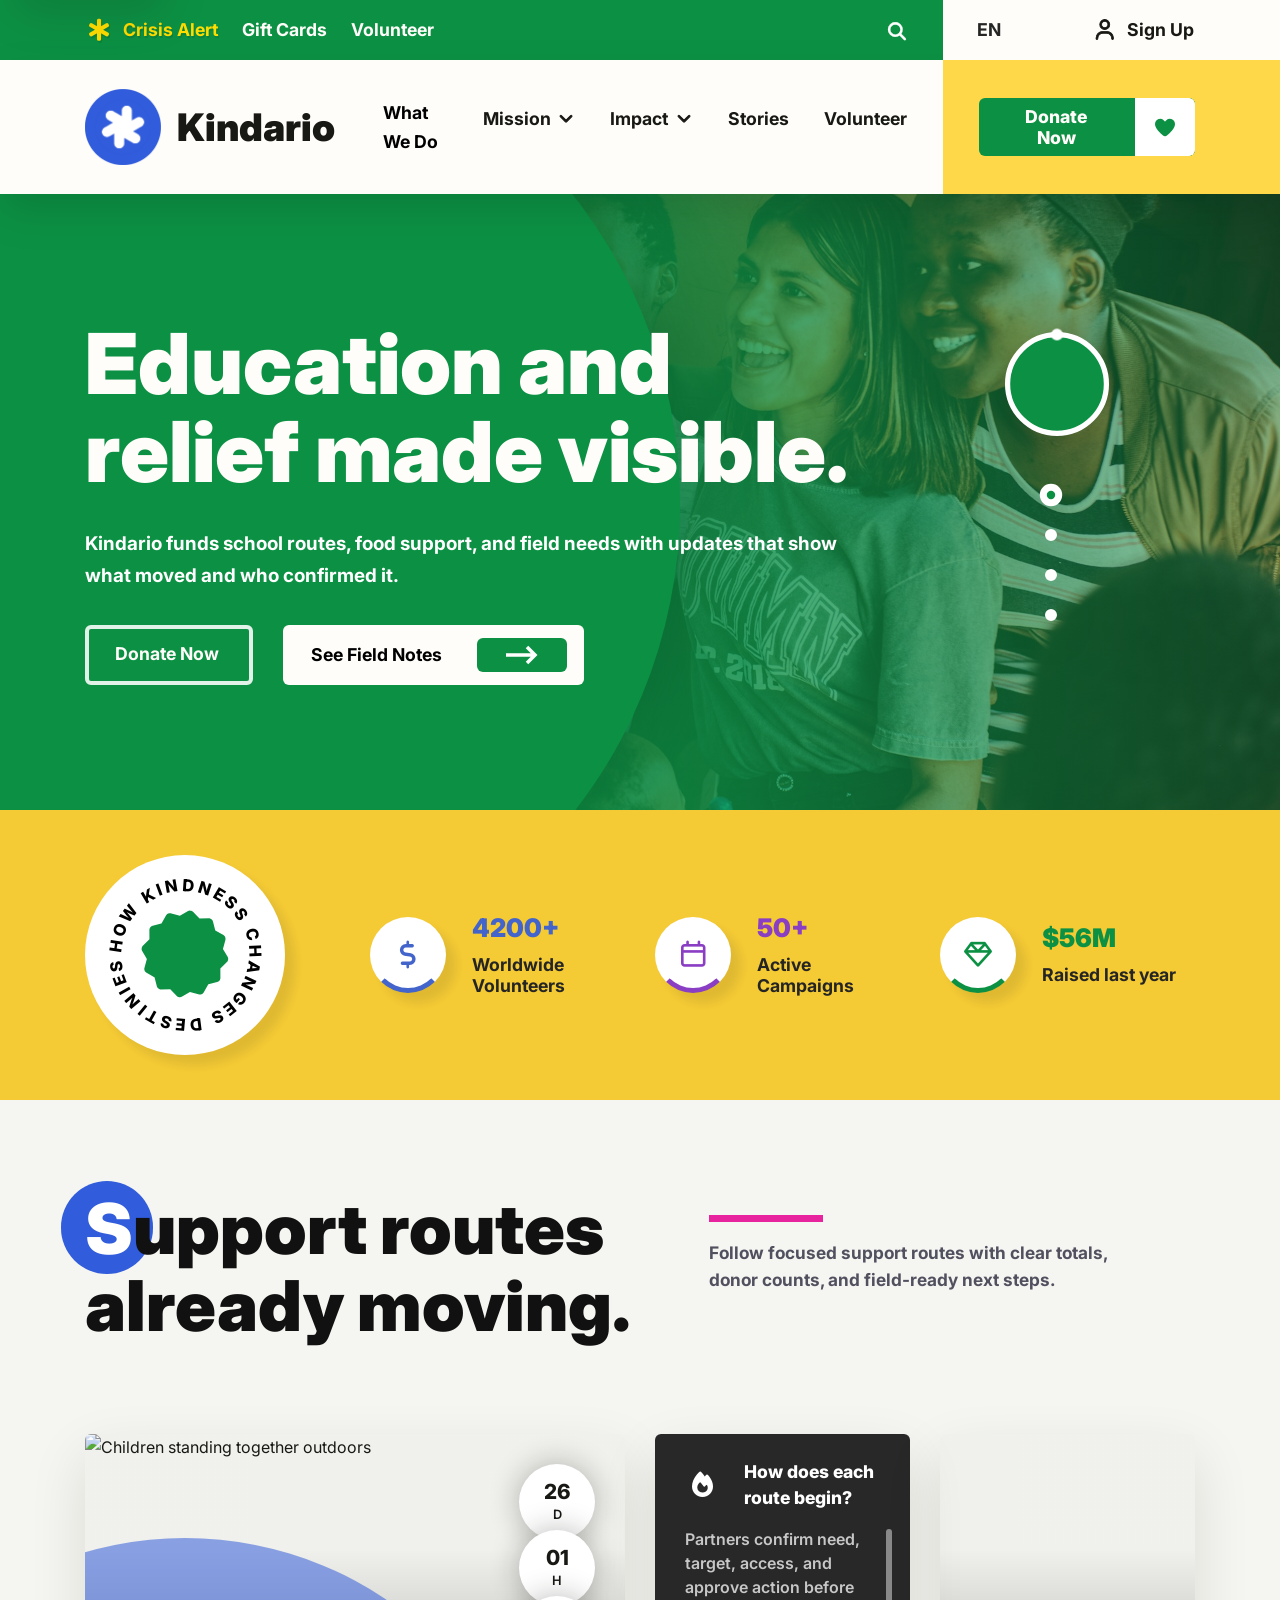
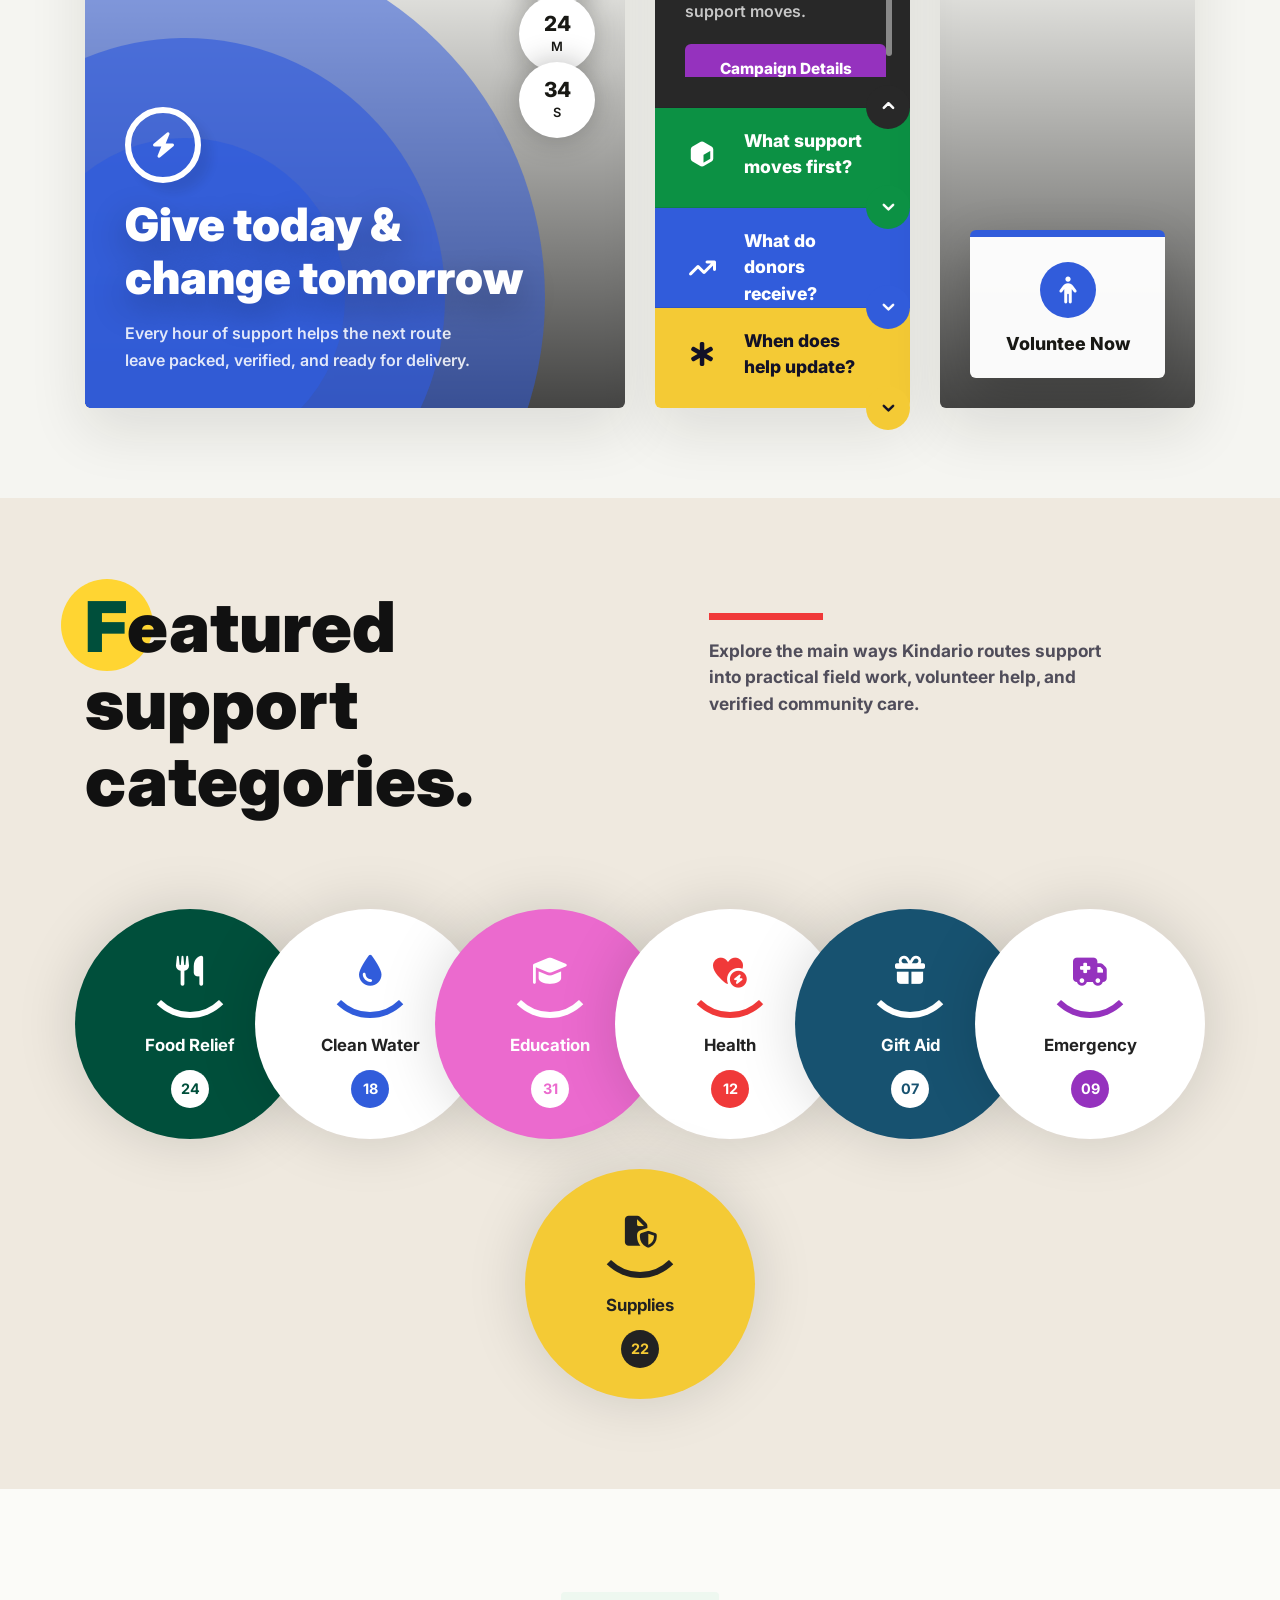
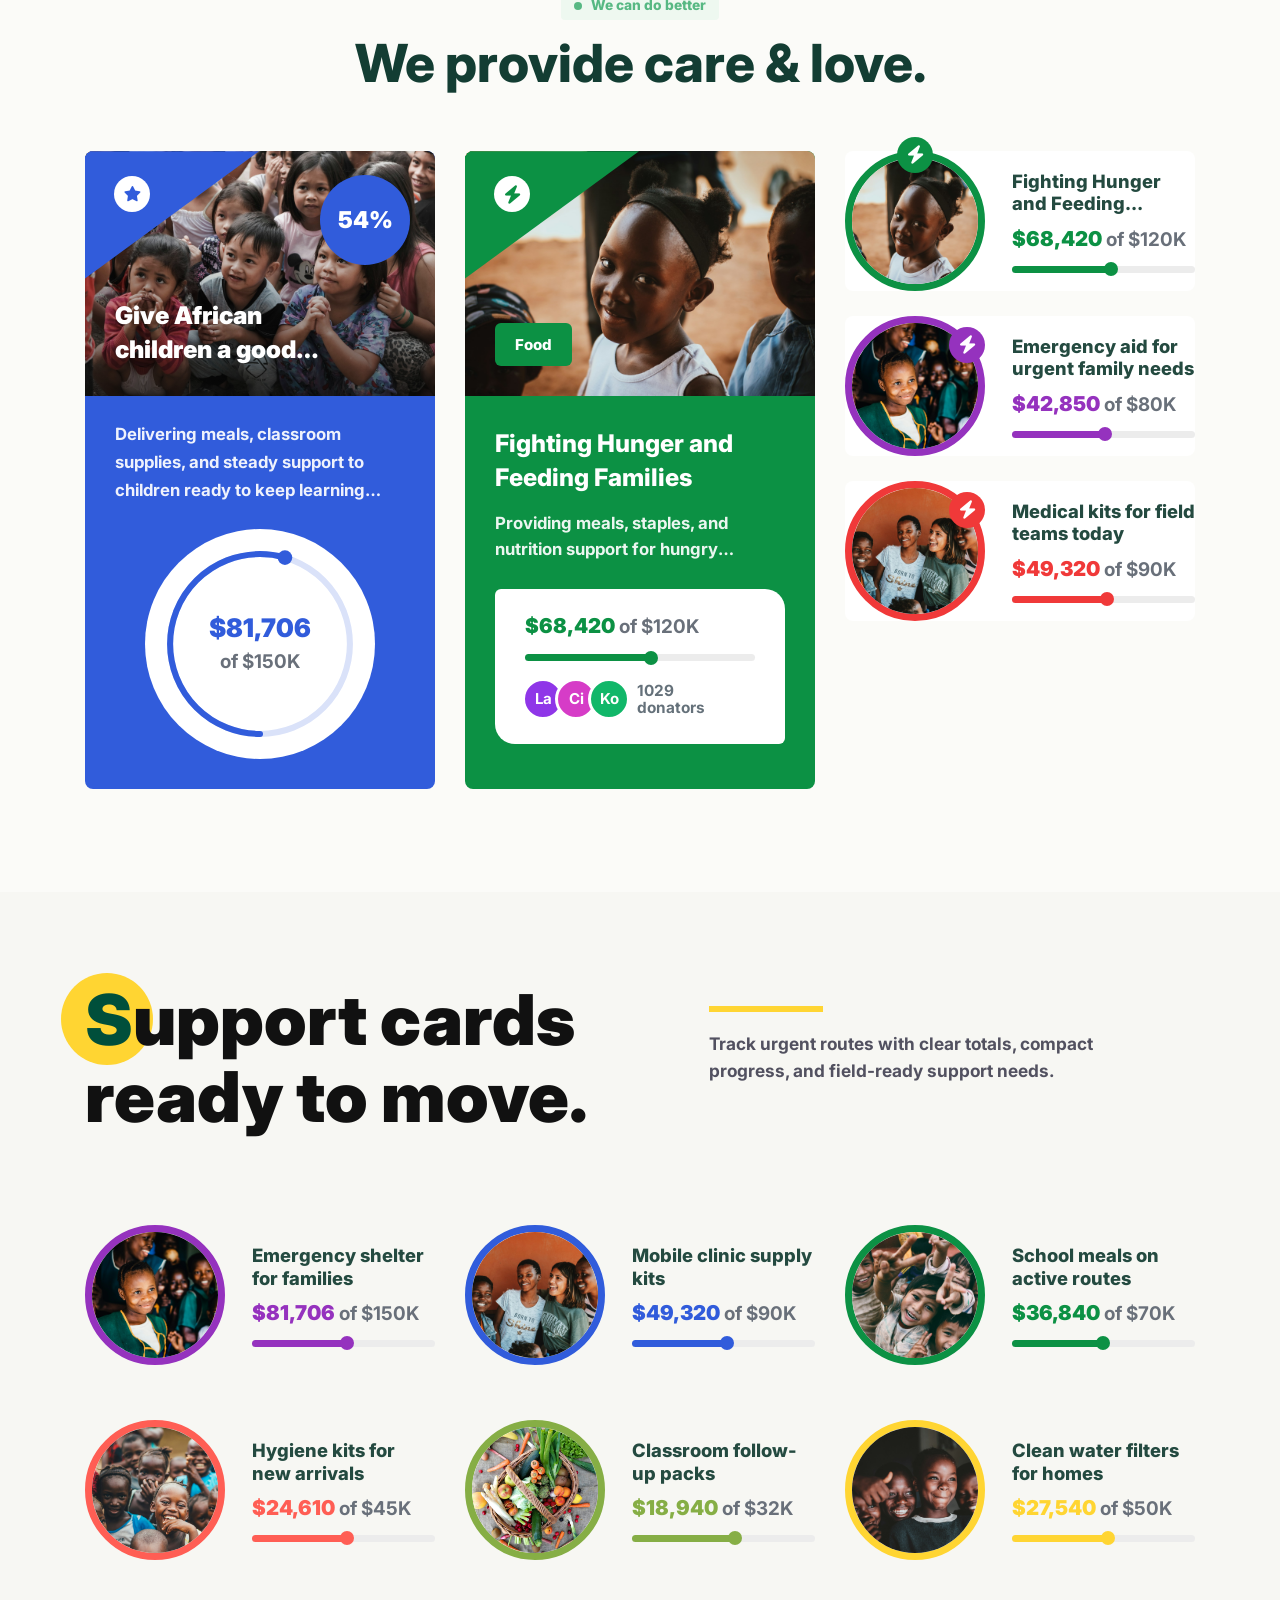
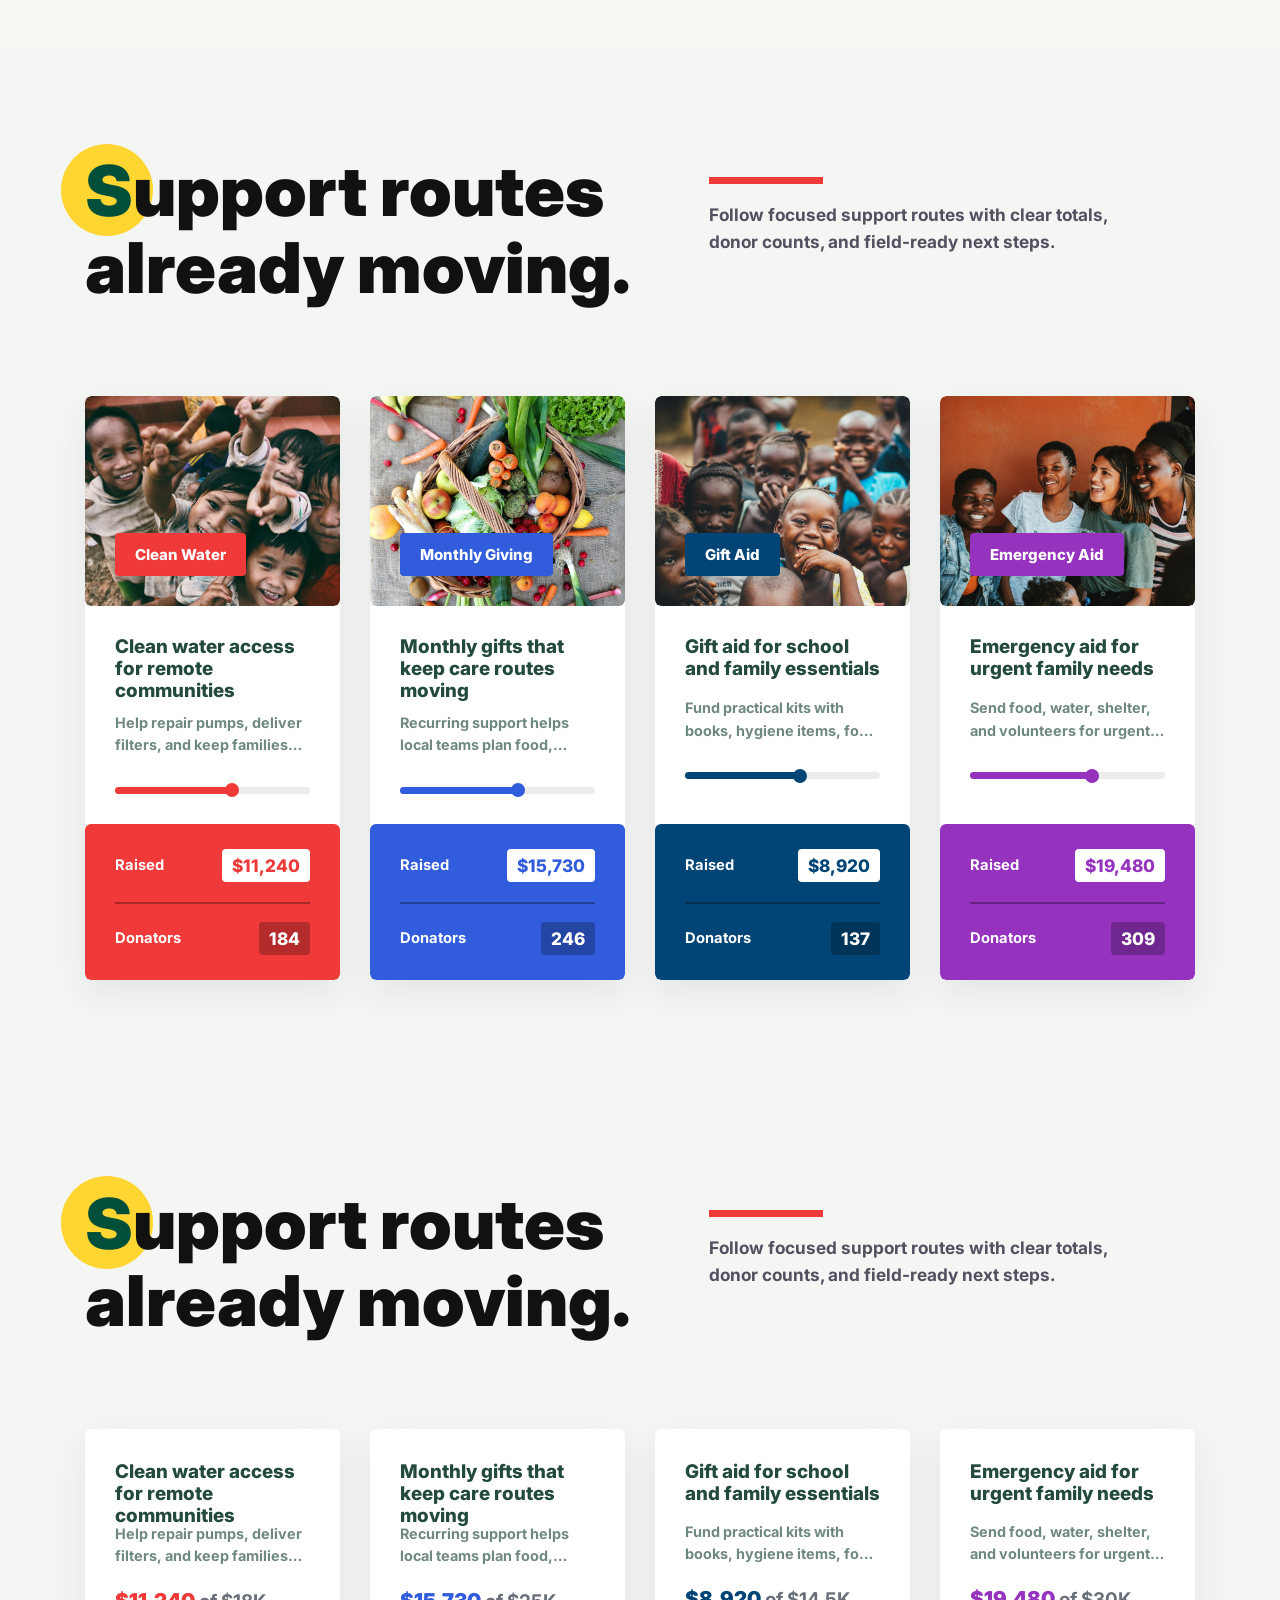
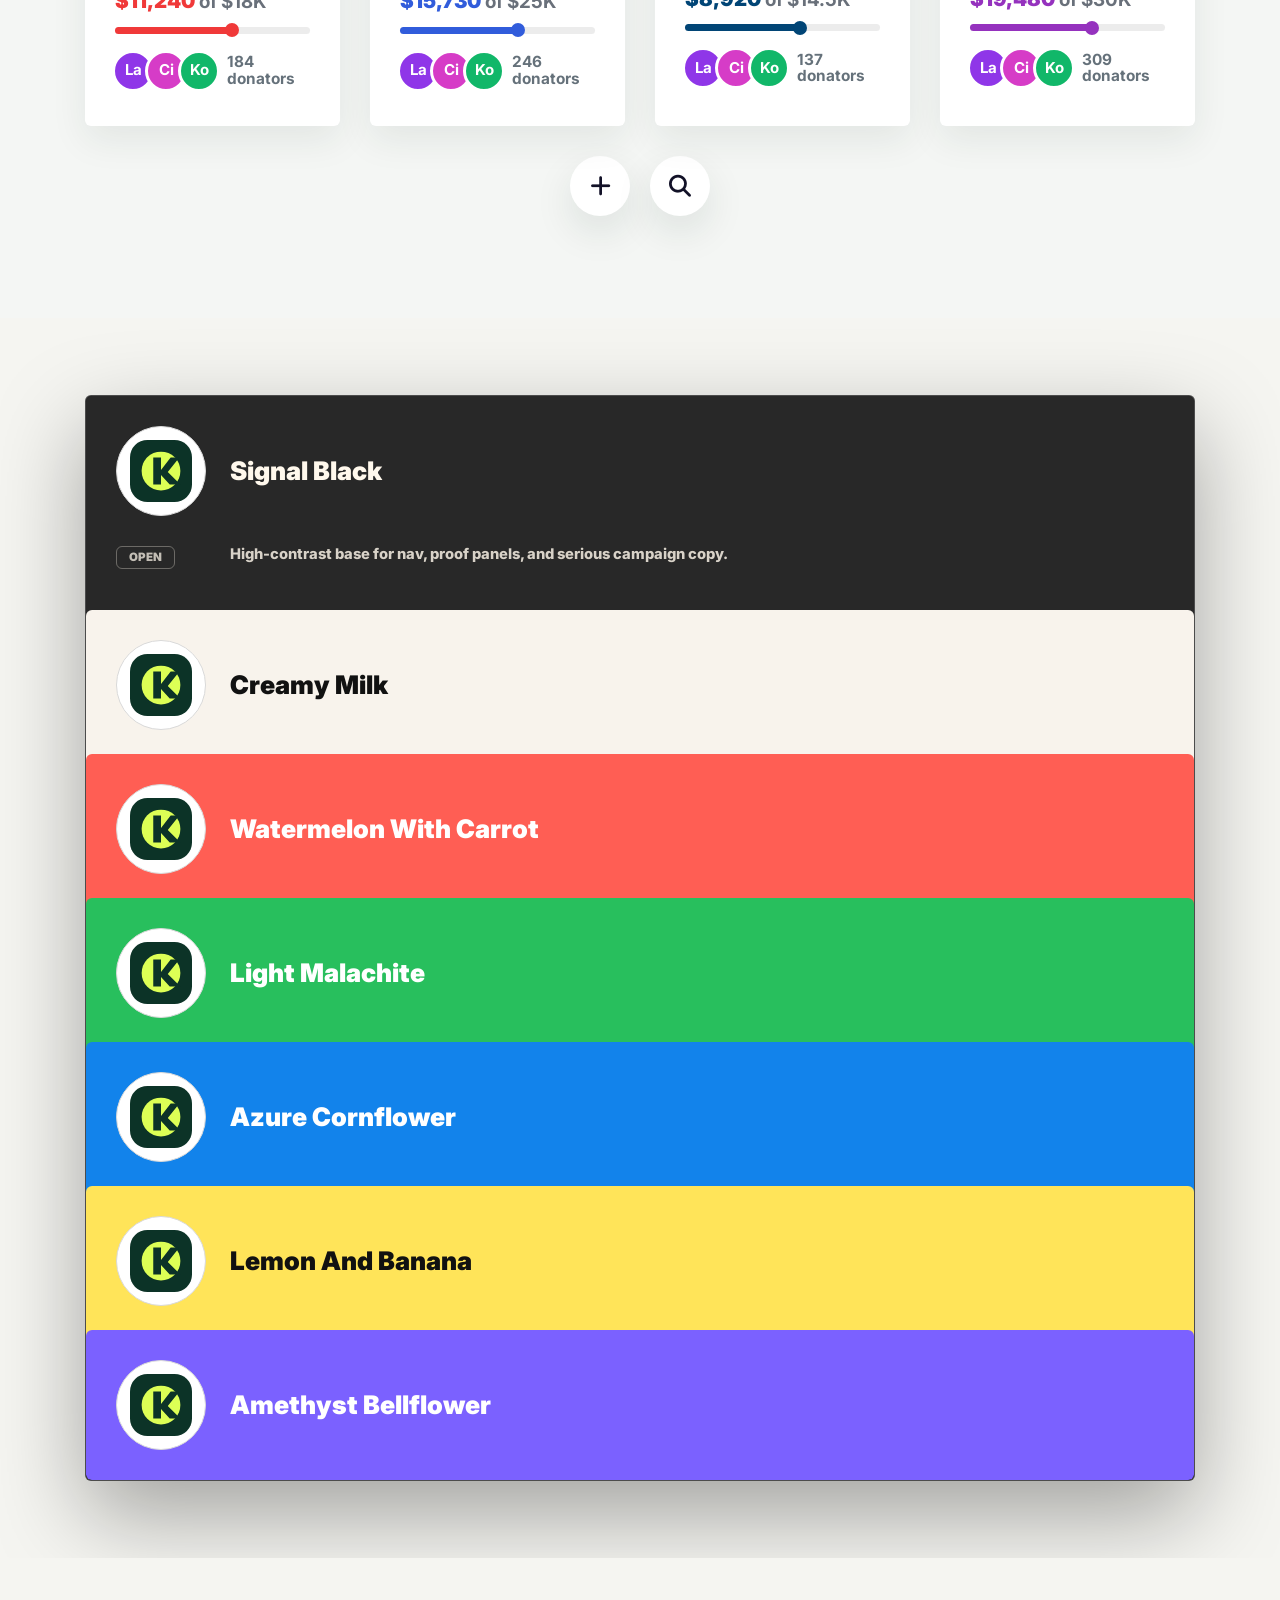
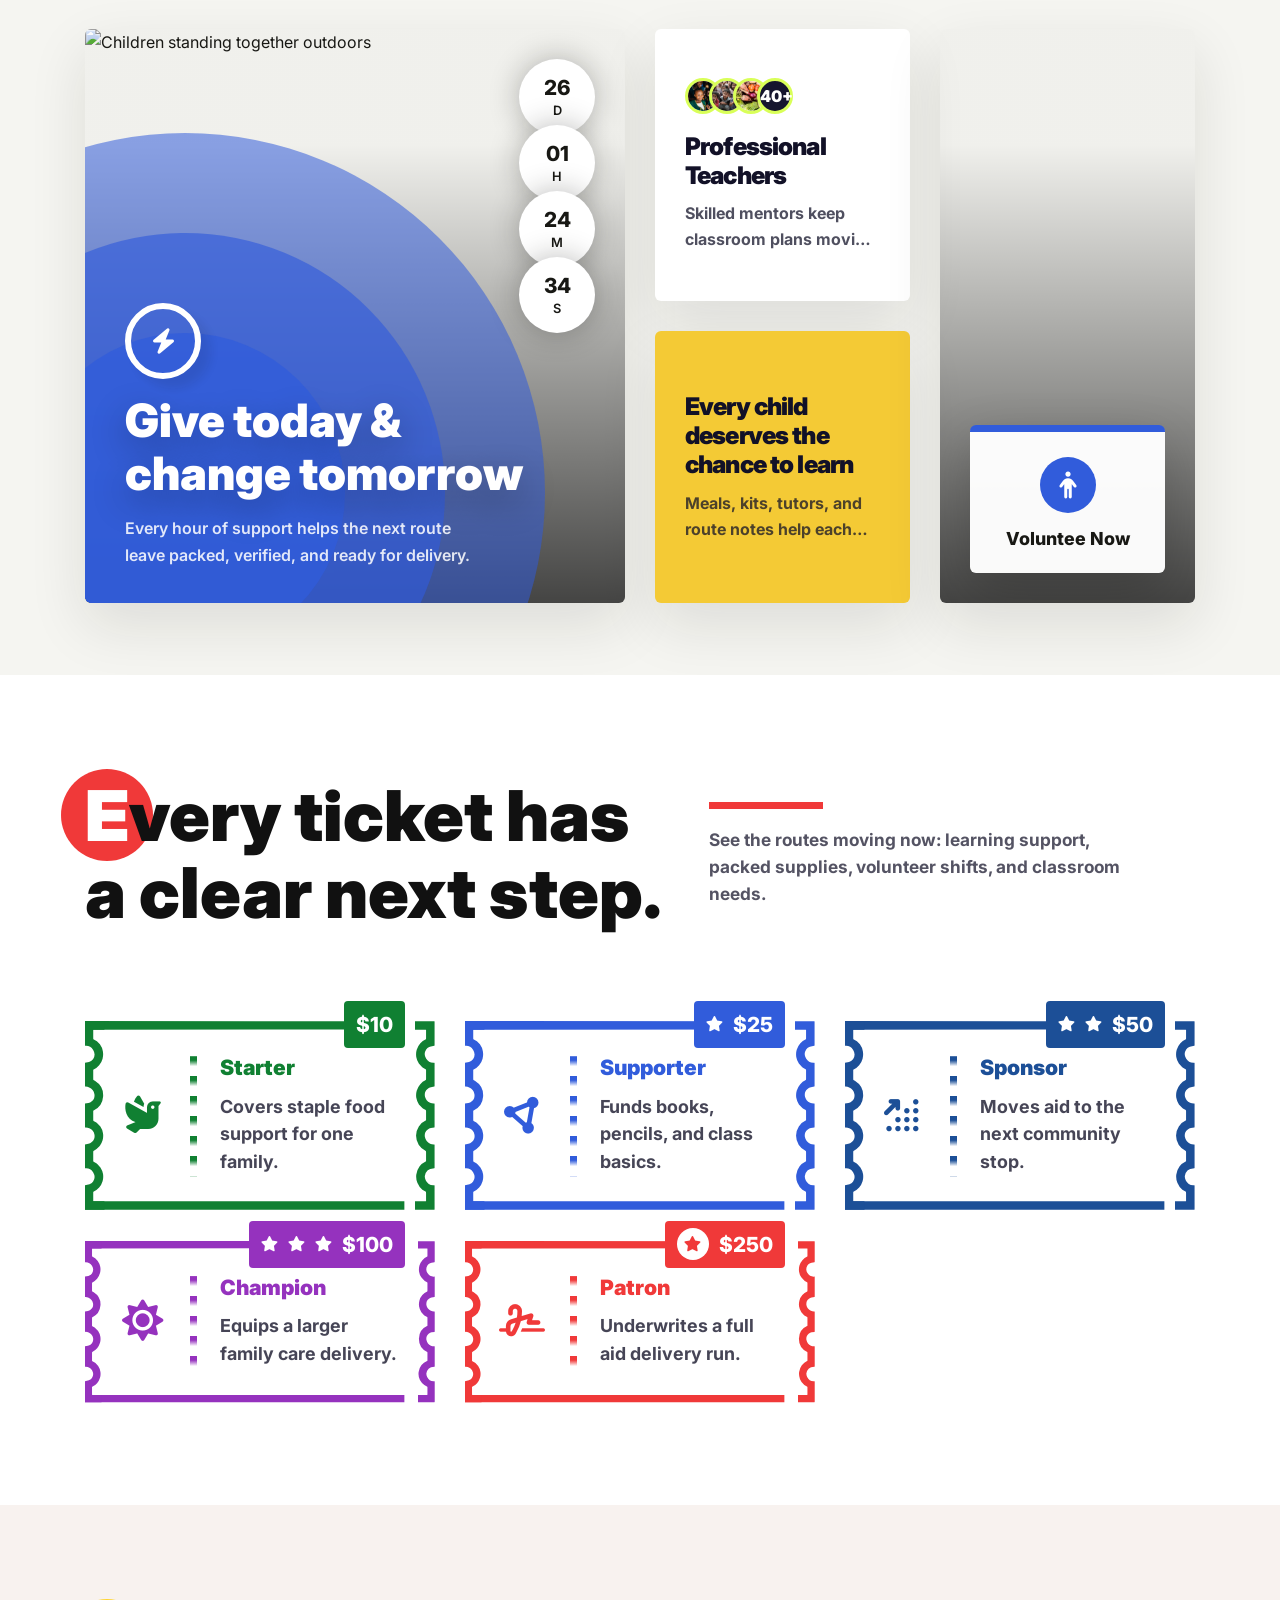
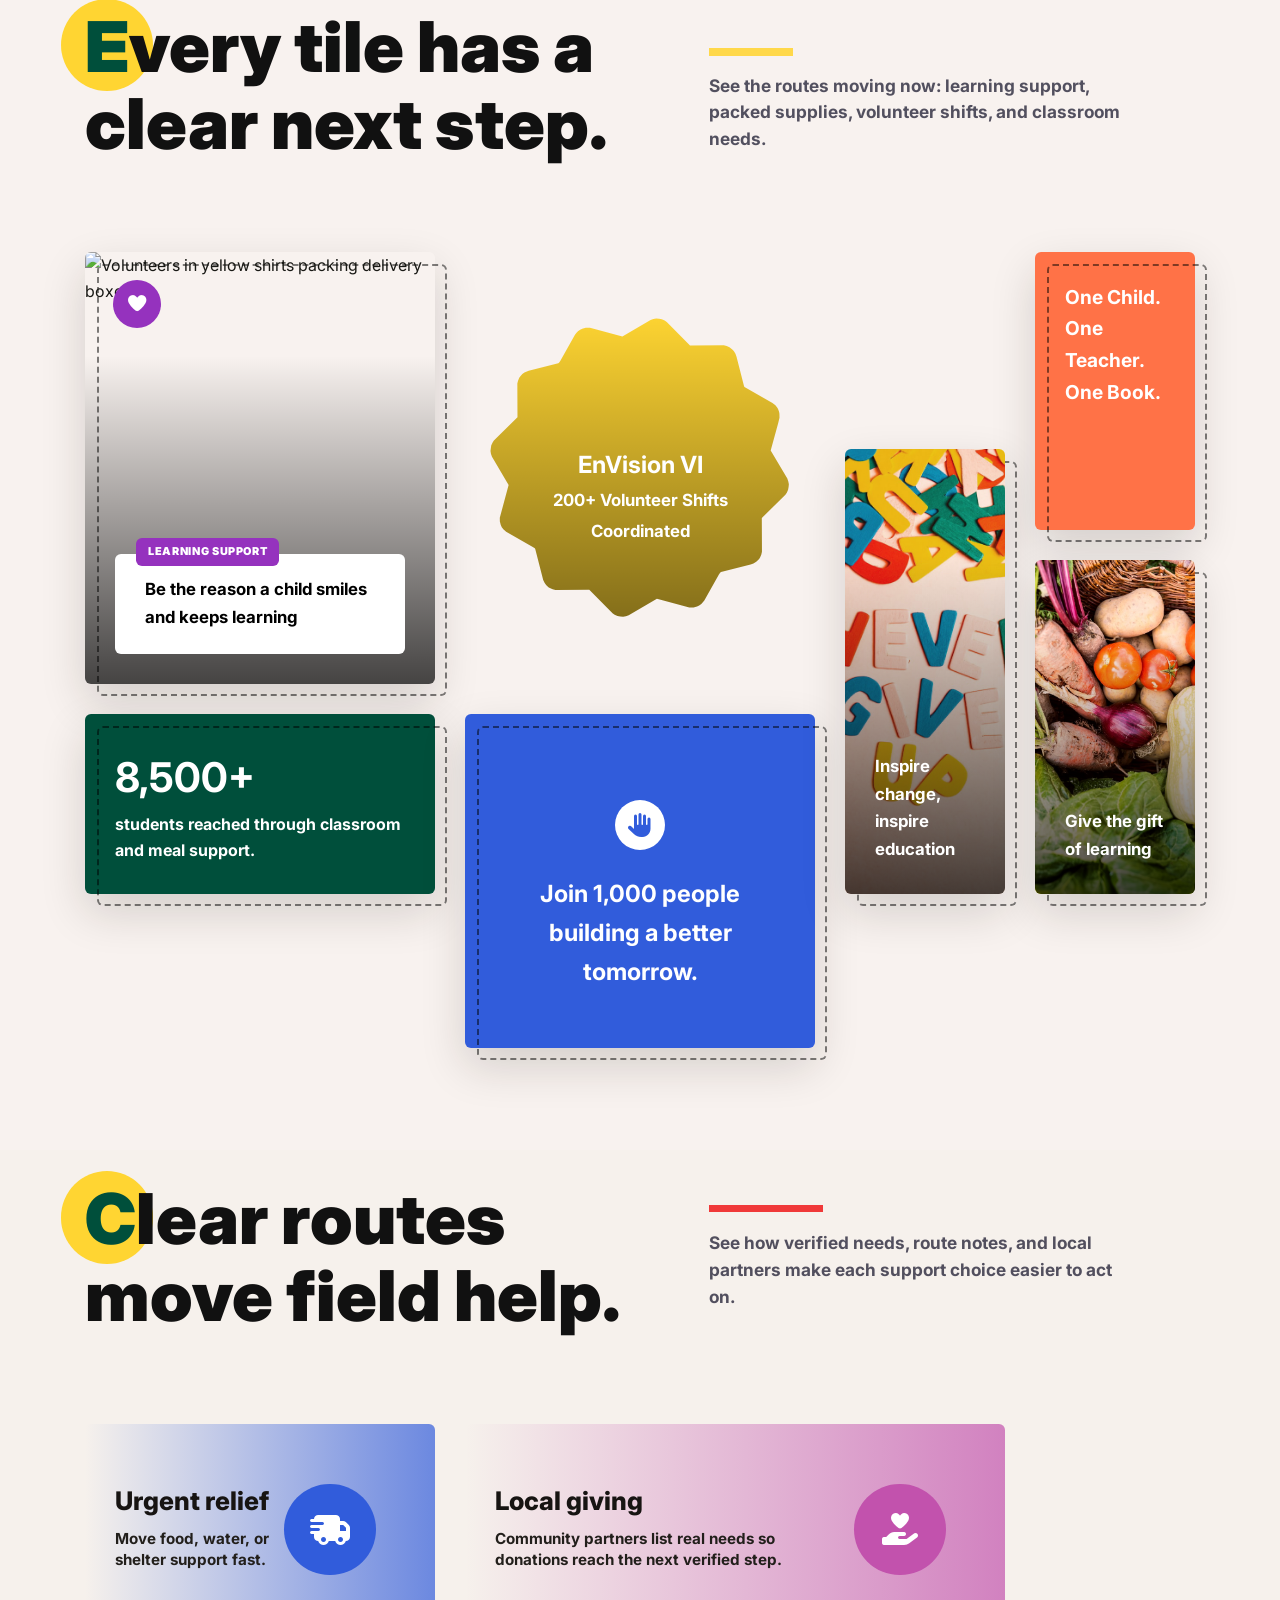
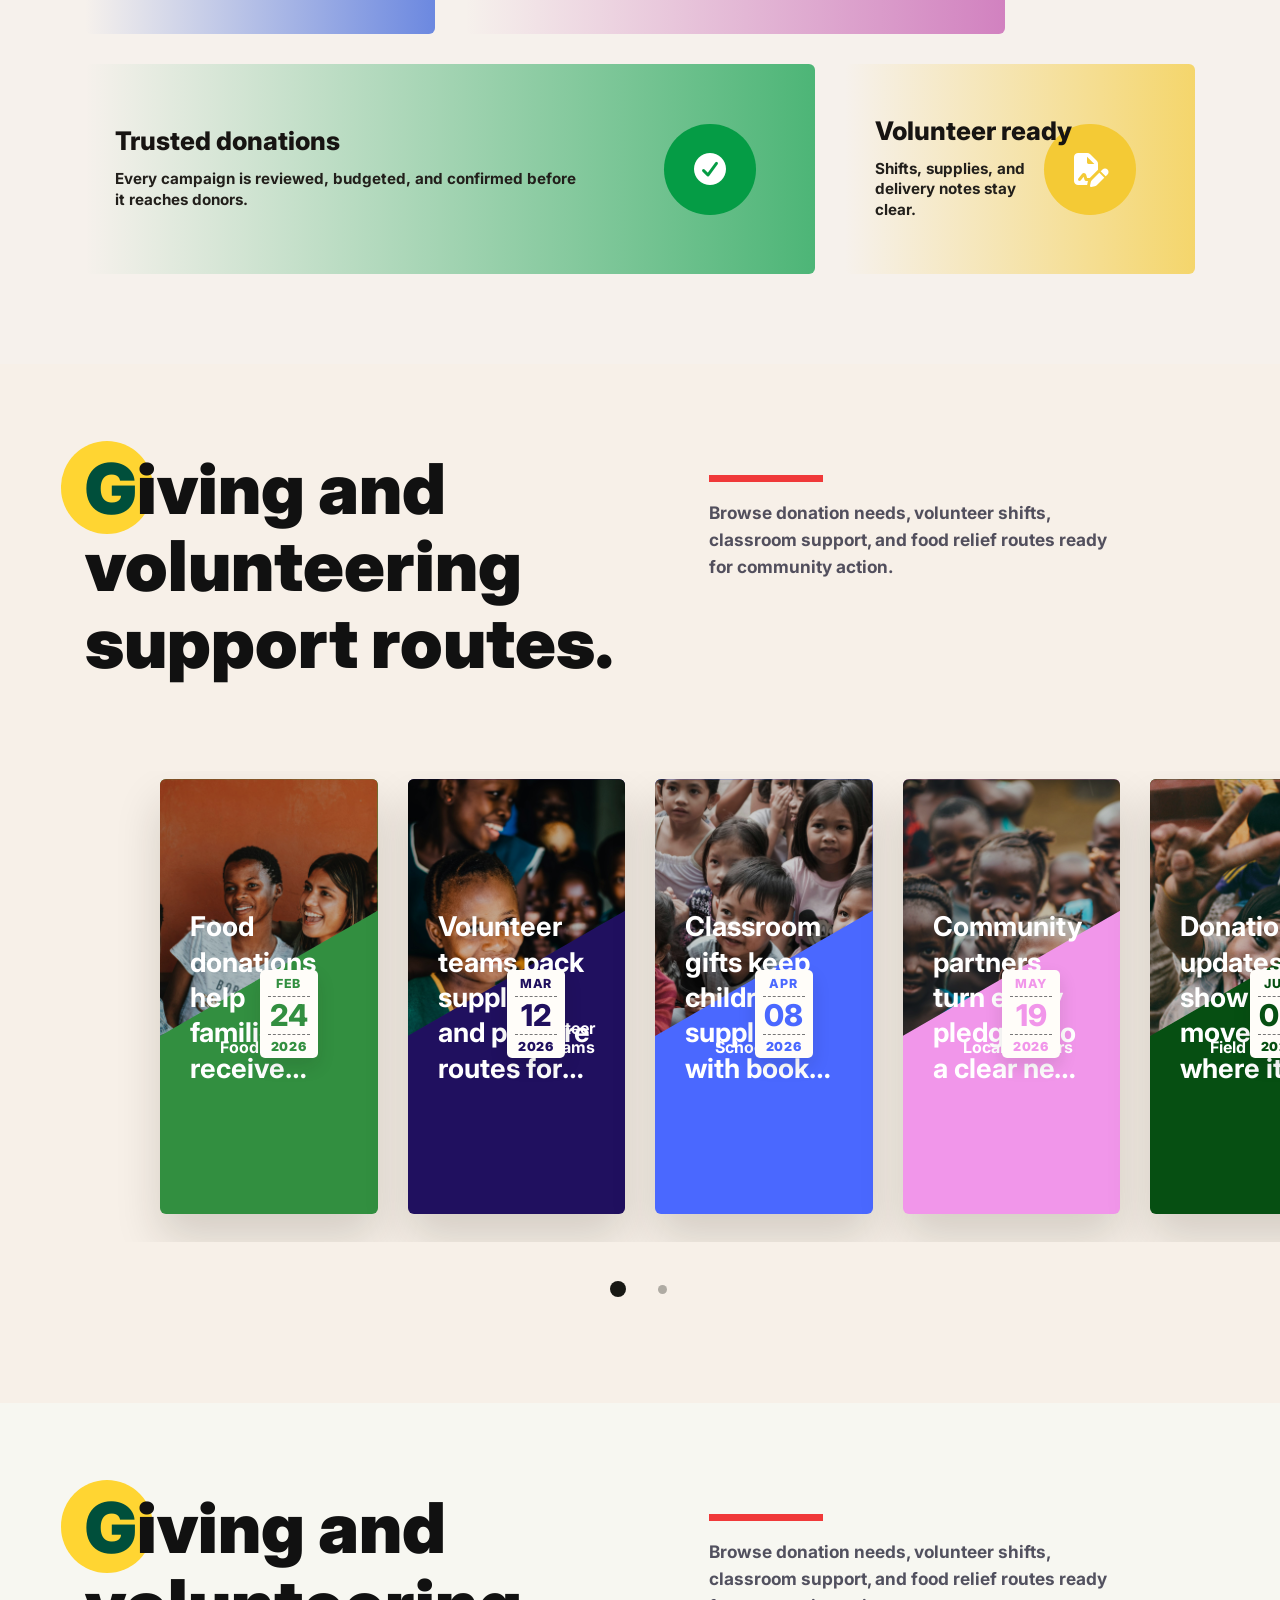
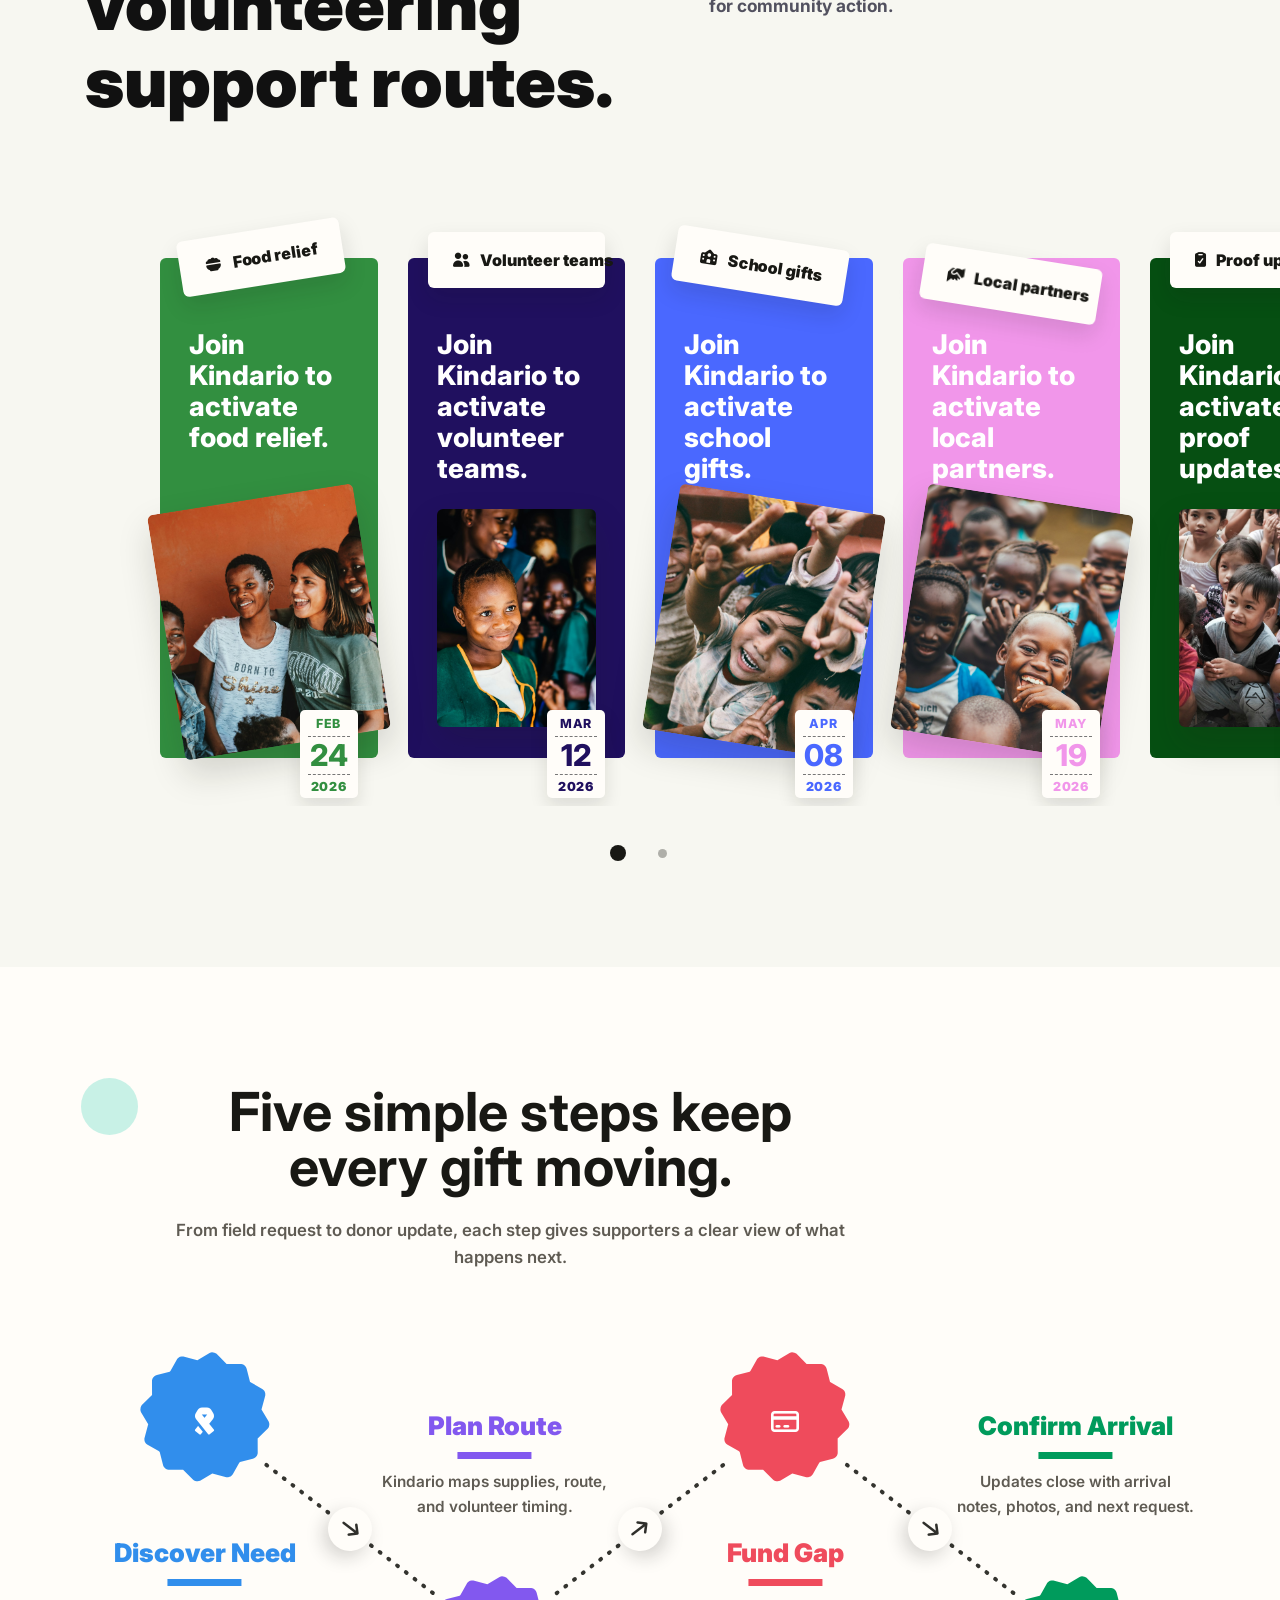
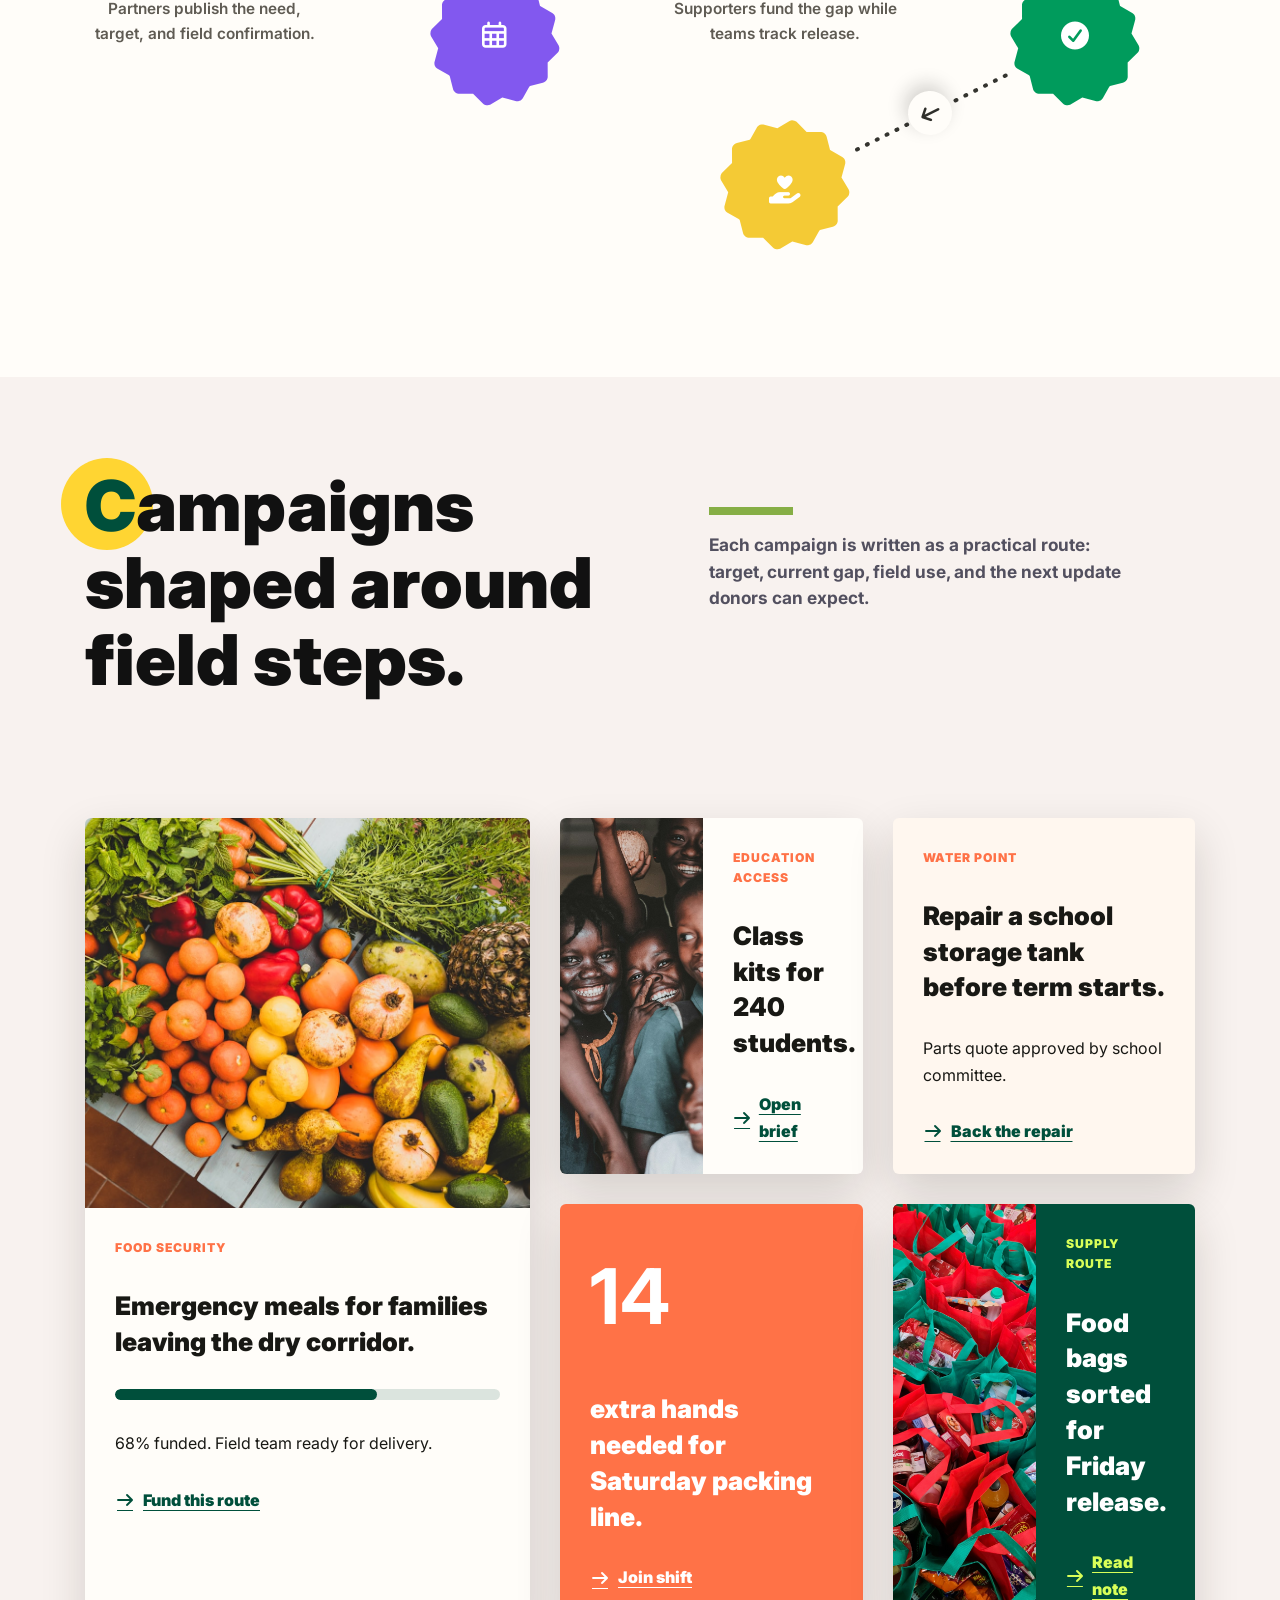
==== commit 8465d5d6: "Make template cards link to campaign page" ====
--- a/template/index.html
+++ b/template/index.html
@@ -1056,6 +1056,7 @@
                     <p>Covers staple food support for one family.</p>
                   </div>
                 </div>
+                <a class="ticket-card-link" href="http://localhost/templates/charity/template/index-2.html" aria-label="Open Starter ticket"></a>
               </article>
             </div>
             <div class="col-12 col-md-6 col-xl-4">
@@ -1072,6 +1073,7 @@
                     <p>Funds books, pencils, and class basics.</p>
                   </div>
                 </div>
+                <a class="ticket-card-link" href="http://localhost/templates/charity/template/index-2.html" aria-label="Open Supporter ticket"></a>
               </article>
             </div>
             <div class="col-12 col-md-6 col-xl-4">
@@ -1088,6 +1090,7 @@
                     <p>Moves aid to the next community stop.</p>
                   </div>
                 </div>
+                <a class="ticket-card-link" href="http://localhost/templates/charity/template/index-2.html" aria-label="Open Sponsor ticket"></a>
               </article>
             </div>
             <div class="col-12 col-md-6 col-xl-4">
@@ -1104,6 +1107,7 @@
                     <p>Equips a larger family care delivery.</p>
                   </div>
                 </div>
+                <a class="ticket-card-link" href="http://localhost/templates/charity/template/index-2.html" aria-label="Open Champion ticket"></a>
               </article>
             </div>
             <div class="col-12 col-md-6 col-xl-4">
@@ -1120,6 +1124,7 @@
                     <p>Underwrites a full aid delivery run.</p>
                   </div>
                 </div>
+                <a class="ticket-card-link" href="http://localhost/templates/charity/template/index-2.html" aria-label="Open Patron ticket"></a>
               </article>
             </div>
           </div>
@@ -1247,34 +1252,52 @@
         <div class="card-carousel-shell" data-card-carousel>
           <div class="card-carousel-track" tabindex="0" aria-label="Horizontal carousel of Kindario impact cards">
             <article class="route-card route-card-green">
-              <h3>Food donations help families receive meals before the weekend.</h3>
-              <p>Food Relief</p>
-              <a class="route-card-date" href="#donate" aria-label="Read article from February 24, 2026"><span class="route-card-date-main"><span class="route-card-month">Feb</span><span class="route-card-day">24</span><span class="route-card-year">2026</span></span></a>
+              <a class="route-card-link" href="http://localhost/templates/charity/template/index-2.html" aria-label="Read article from February 24, 2026">
+                <div class="route-card-media" style="background-image: url('assets/images/michael-ali-2_rFy9TFRRc-unsplash.jpg');" aria-hidden="true"></div>
+                <h3>Food donations help families receive meals before the weekend.</h3>
+                <p>Food Relief</p>
+                <span class="route-card-date"><span class="route-card-date-main"><span class="route-card-month">Feb</span><span class="route-card-day">24</span><span class="route-card-year">2026</span></span></span>
+              </a>
             </article>
             <article class="route-card route-card-ink">
-              <h3>Volunteer teams pack supplies and prepare routes for local delivery.</h3>
-              <p>Volunteer Teams</p>
-              <a class="route-card-date" href="#volunteer" aria-label="Read article from March 12, 2026"><span class="route-card-date-main"><span class="route-card-month">Mar</span><span class="route-card-day">12</span><span class="route-card-year">2026</span></span></a>
+              <a class="route-card-link" href="http://localhost/templates/charity/template/index-2.html" aria-label="Read article from March 12, 2026">
+                <div class="route-card-media" style="background-image: url('assets/images/annie-spratt-1uWRsg8NM4g-unsplash.jpg');" aria-hidden="true"></div>
+                <h3>Volunteer teams pack supplies and prepare routes for local delivery.</h3>
+                <p>Volunteer Teams</p>
+                <span class="route-card-date"><span class="route-card-date-main"><span class="route-card-month">Mar</span><span class="route-card-day">12</span><span class="route-card-year">2026</span></span></span>
+              </a>
             </article>
             <article class="route-card route-card-blue">
-              <h3>Classroom gifts keep children supplied with books and learning kits.</h3>
-              <p>School Gifts</p>
-              <a class="route-card-date" href="#causes" aria-label="Read article from April 08, 2026"><span class="route-card-date-main"><span class="route-card-month">Apr</span><span class="route-card-day">08</span><span class="route-card-year">2026</span></span></a>
+              <a class="route-card-link" href="http://localhost/templates/charity/template/index-2.html" aria-label="Read article from April 08, 2026">
+                <div class="route-card-media" style="background-image: url('assets/images/delsie-bohol-IVfORR3ZqH4-unsplash.jpg');" aria-hidden="true"></div>
+                <h3>Classroom gifts keep children supplied with books and learning kits.</h3>
+                <p>School Gifts</p>
+                <span class="route-card-date"><span class="route-card-date-main"><span class="route-card-month">Apr</span><span class="route-card-day">08</span><span class="route-card-year">2026</span></span></span>
+              </a>
             </article>
             <article class="route-card route-card-pink">
-              <h3>Community partners turn every pledge into a clear next step.</h3>
-              <p>Local Partners</p>
-              <a class="route-card-date" href="#stories" aria-label="Read article from May 19, 2026"><span class="route-card-date-main"><span class="route-card-month">May</span><span class="route-card-day">19</span><span class="route-card-year">2026</span></span></a>
+              <a class="route-card-link" href="http://localhost/templates/charity/template/index-2.html" aria-label="Read article from May 19, 2026">
+                <div class="route-card-media" style="background-image: url('assets/images/annie-spratt-cVEOh_JJmEE-unsplash.jpg');" aria-hidden="true"></div>
+                <h3>Community partners turn every pledge into a clear next step.</h3>
+                <p>Local Partners</p>
+                <span class="route-card-date"><span class="route-card-date-main"><span class="route-card-month">May</span><span class="route-card-day">19</span><span class="route-card-year">2026</span></span></span>
+              </a>
             </article>
             <article class="route-card route-card-deep">
-              <h3>Donation updates show what moved, where it arrived, and who confirmed it.</h3>
-              <p>Field Notes</p>
-              <a class="route-card-date" href="#proof" aria-label="Read article from June 03, 2026"><span class="route-card-date-main"><span class="route-card-month">Jun</span><span class="route-card-day">03</span><span class="route-card-year">2026</span></span></a>
+              <a class="route-card-link" href="http://localhost/templates/charity/template/index-2.html" aria-label="Read article from June 03, 2026">
+                <div class="route-card-media" style="background-image: url('assets/images/larm-rmah-AEaTUnvneik-unsplash.jpg');" aria-hidden="true"></div>
+                <h3>Donation updates show what moved, where it arrived, and who confirmed it.</h3>
+                <p>Field Notes</p>
+                <span class="route-card-date"><span class="route-card-date-main"><span class="route-card-month">Jun</span><span class="route-card-day">03</span><span class="route-card-year">2026</span></span></span>
+              </a>
             </article>
             <article class="route-card route-card-sun">
-              <h3>Monthly supporters keep food, school, and care routes moving.</h3>
-              <p>Monthly Giving</p>
-              <a class="route-card-date" href="#donate" aria-label="Read article from July 27, 2026"><span class="route-card-date-main"><span class="route-card-month">Jul</span><span class="route-card-day">27</span><span class="route-card-year">2026</span></span></a>
+              <a class="route-card-link" href="http://localhost/templates/charity/template/index-2.html" aria-label="Read article from July 27, 2026">
+                <div class="route-card-media" style="background-image: url('assets/images/tom-paolini-nXKDqpmdx_8-unsplash.jpg');" aria-hidden="true"></div>
+                <h3>Monthly supporters keep food, school, and care routes moving.</h3>
+                <p>Monthly Giving</p>
+                <span class="route-card-date"><span class="route-card-date-main"><span class="route-card-month">Jul</span><span class="route-card-day">27</span><span class="route-card-year">2026</span></span></span>
+              </a>
             </article>
           </div>
           <div class="card-carousel-controls" aria-label="Carousel controls" data-carousel-controls></div>
@@ -1295,37 +1318,37 @@
               <span class="alt-route-category"><i class="fa-solid fa-bowl-food" aria-hidden="true"></i> Food relief</span>
               <h3>Join Kindario to activate food relief.</h3>
               <div class="alt-route-visual"><img src="assets/images/michael-ali-2_rFy9TFRRc-unsplash.jpg" alt="Children smiling together during a food relief program"></div>
-              <a class="route-card-date" href="#donate" aria-label="Read article from February 24, 2026"><span class="route-card-date-main"><span class="route-card-month">Feb</span><span class="route-card-day">24</span><span class="route-card-year">2026</span></span></a>
+              <a class="route-card-date" href="http://localhost/templates/charity/template/index-2.html" aria-label="Read article from February 24, 2026"><span class="route-card-date-main"><span class="route-card-month">Feb</span><span class="route-card-day">24</span><span class="route-card-year">2026</span></span></a>
             </article>
             <article class="route-card alt-route-card route-card-ink">
               <span class="alt-route-category"><i class="fa-solid fa-user-group" aria-hidden="true"></i> Volunteer teams</span>
               <h3>Join Kindario to activate volunteer teams.</h3>
               <div class="alt-route-visual"><img src="assets/images/annie-spratt-1uWRsg8NM4g-unsplash.jpg" alt="Volunteers preparing support supplies for local delivery"></div>
-              <a class="route-card-date" href="#volunteer" aria-label="Read article from March 12, 2026"><span class="route-card-date-main"><span class="route-card-month">Mar</span><span class="route-card-day">12</span><span class="route-card-year">2026</span></span></a>
+              <a class="route-card-date" href="http://localhost/templates/charity/template/index-2.html" aria-label="Read article from March 12, 2026"><span class="route-card-date-main"><span class="route-card-month">Mar</span><span class="route-card-day">12</span><span class="route-card-year">2026</span></span></a>
             </article>
             <article class="route-card alt-route-card route-card-blue">
               <span class="alt-route-category"><i class="fa-solid fa-school" aria-hidden="true"></i> School gifts</span>
               <h3>Join Kindario to activate school gifts.</h3>
               <div class="alt-route-visual"><img src="assets/images/larm-rmah-AEaTUnvneik-unsplash.jpg" alt="Field support scene used for donation proof updates"></div>
-              <a class="route-card-date" href="#causes" aria-label="Read article from April 08, 2026"><span class="route-card-date-main"><span class="route-card-month">Apr</span><span class="route-card-day">08</span><span class="route-card-year">2026</span></span></a>
+              <a class="route-card-date" href="http://localhost/templates/charity/template/index-2.html" aria-label="Read article from April 08, 2026"><span class="route-card-date-main"><span class="route-card-month">Apr</span><span class="route-card-day">08</span><span class="route-card-year">2026</span></span></a>
             </article>
             <article class="route-card alt-route-card route-card-pink">
               <span class="alt-route-category"><i class="fa-solid fa-handshake-angle" aria-hidden="true"></i> Local partners</span>
               <h3>Join Kindario to activate local partners.</h3>
               <div class="alt-route-visual"><img src="assets/images/annie-spratt-cVEOh_JJmEE-unsplash.jpg" alt="Community partners and children gathered outdoors"></div>
-              <a class="route-card-date" href="#stories" aria-label="Read article from May 19, 2026"><span class="route-card-date-main"><span class="route-card-month">May</span><span class="route-card-day">19</span><span class="route-card-year">2026</span></span></a>
+              <a class="route-card-date" href="http://localhost/templates/charity/template/index-2.html" aria-label="Read article from May 19, 2026"><span class="route-card-date-main"><span class="route-card-month">May</span><span class="route-card-day">19</span><span class="route-card-year">2026</span></span></a>
             </article>
             <article class="route-card alt-route-card route-card-deep">
               <span class="alt-route-category"><i class="fa-solid fa-clipboard-check" aria-hidden="true"></i> Proof updates</span>
               <h3>Join Kindario to activate proof updates.</h3>
               <div class="alt-route-visual"><img src="assets/images/delsie-bohol-IVfORR3ZqH4-unsplash.jpg" alt="Children gathered for classroom support and learning kits"></div>
-              <a class="route-card-date" href="#proof" aria-label="Read article from June 03, 2026"><span class="route-card-date-main"><span class="route-card-month">Jun</span><span class="route-card-day">03</span><span class="route-card-year">2026</span></span></a>
+              <a class="route-card-date" href="http://localhost/templates/charity/template/index-2.html" aria-label="Read article from June 03, 2026"><span class="route-card-date-main"><span class="route-card-month">Jun</span><span class="route-card-day">03</span><span class="route-card-year">2026</span></span></a>
             </article>
             <article class="route-card alt-route-card route-card-sun">
               <span class="alt-route-category"><i class="fa-solid fa-repeat" aria-hidden="true"></i> Monthly giving</span>
               <h3>Join Kindario to activate monthly giving.</h3>
               <div class="alt-route-visual"><img src="assets/images/tom-paolini-nXKDqpmdx_8-unsplash.jpg" alt="Supporters helping keep care routes moving"></div>
-              <a class="route-card-date" href="#donate" aria-label="Read article from July 27, 2026"><span class="route-card-date-main"><span class="route-card-month">Jul</span><span class="route-card-day">27</span><span class="route-card-year">2026</span></span></a>
+              <a class="route-card-date" href="http://localhost/templates/charity/template/index-2.html" aria-label="Read article from July 27, 2026"><span class="route-card-date-main"><span class="route-card-month">Jul</span><span class="route-card-day">27</span><span class="route-card-year">2026</span></span></a>
             </article>
           </div>
           <div class="card-carousel-controls" aria-label="Carousel controls" data-carousel-controls></div>
@@ -1690,36 +1713,6 @@
         </div>
       </section>
 
-      <section class="floating-cta-section" aria-label="Start supporting children">
-        <div class="container">
-          <div class="floating-cta-card">
-            <img class="floating-face face-one" src="https://img.magnific.com/free-photo/[base64].jpg?w=300" alt="Child profile from a support program">
-            <img class="floating-face face-two" src="https://img.magnific.com/premium-photo/happy-black-child-boy-maks-wish-blue-background_263368-13076.jpg" alt="Child profile from a support program">
-            <img class="floating-face face-three" src="https://img.magnific.com/free-photo/portrait-french-thai-girl_53876-137690.jpg?w=300" alt="Child profile from a support program">
-            <img class="floating-face face-four" src="https://img.magnific.com/premium-photo/smiling-asian-girl-with-long-black-hair-looking-camera-portrait-adorable-young-child_135170-25490.jpg?w=300" alt="Child profile from a support program">
-            <img class="floating-face face-five" src="https://img.magnific.com/free-photo/black-white-portrait-young-child-showing-vulnerability-self-acceptance_23-2151237416.jpg?w=300" alt="Child profile from a support program">
-            <img class="floating-face face-six" src="https://img.magnific.com/free-photo/young-person-portrait-photorealistic-style-with-braids_23-2151570069.jpg" alt="Child profile from a support program">
-            <img class="floating-face face-seven" src="https://img.magnific.com/free-photo/close-up-african-boy-portrait_23-2148860424.jpg" alt="Child profile from a support program">
-            <img class="floating-face face-eight" src="https://img.magnific.com/premium-photo/young-girl-with-long-hair-poses-against-green-background-showcasing-playful-side-profile_93675-363437.jpg?w=300" alt="Child profile from a support program">
-            <img class="floating-face face-nine" src="https://img.magnific.com/premium-photo/baby-smiling-smiling-with-smile-his-face_1221677-10602.jpg?w=300" alt="Child profile from a support program">
-            <img class="floating-face face-ten" src="https://img.magnific.com/free-photo/portrait-youth-with-freckles-beauty-marks_23-2151703774.jpg?w=300" alt="Child profile from a support program">
-
-            <div class="floating-cta-copy">
-              <h2>Ready to get started?</h2>
-              <p>Claim Your $799 Strategy Session at No Cost.</p>
-              <a class="btn btn-pill floating-cta-button" href="#donate">
-                <span>Get Started Now</span>
-                <span class="floating-cta-button-icon" aria-hidden="true">
-                  <svg class="hero-arrow-icon floating-cta-arrow-icon" viewBox="0 0 35 20" focusable="false">
-                    <path d="M2 10H31M23 2L31 10L23 18"></path>
-                  </svg>
-                </span>
-              </a>
-            </div>
-          </div>
-        </div>
-      </section>
-
       <section class="service-cta-section" aria-label="Schedule a service call">
         <div class="container">
           <div class="service-cta-card">
